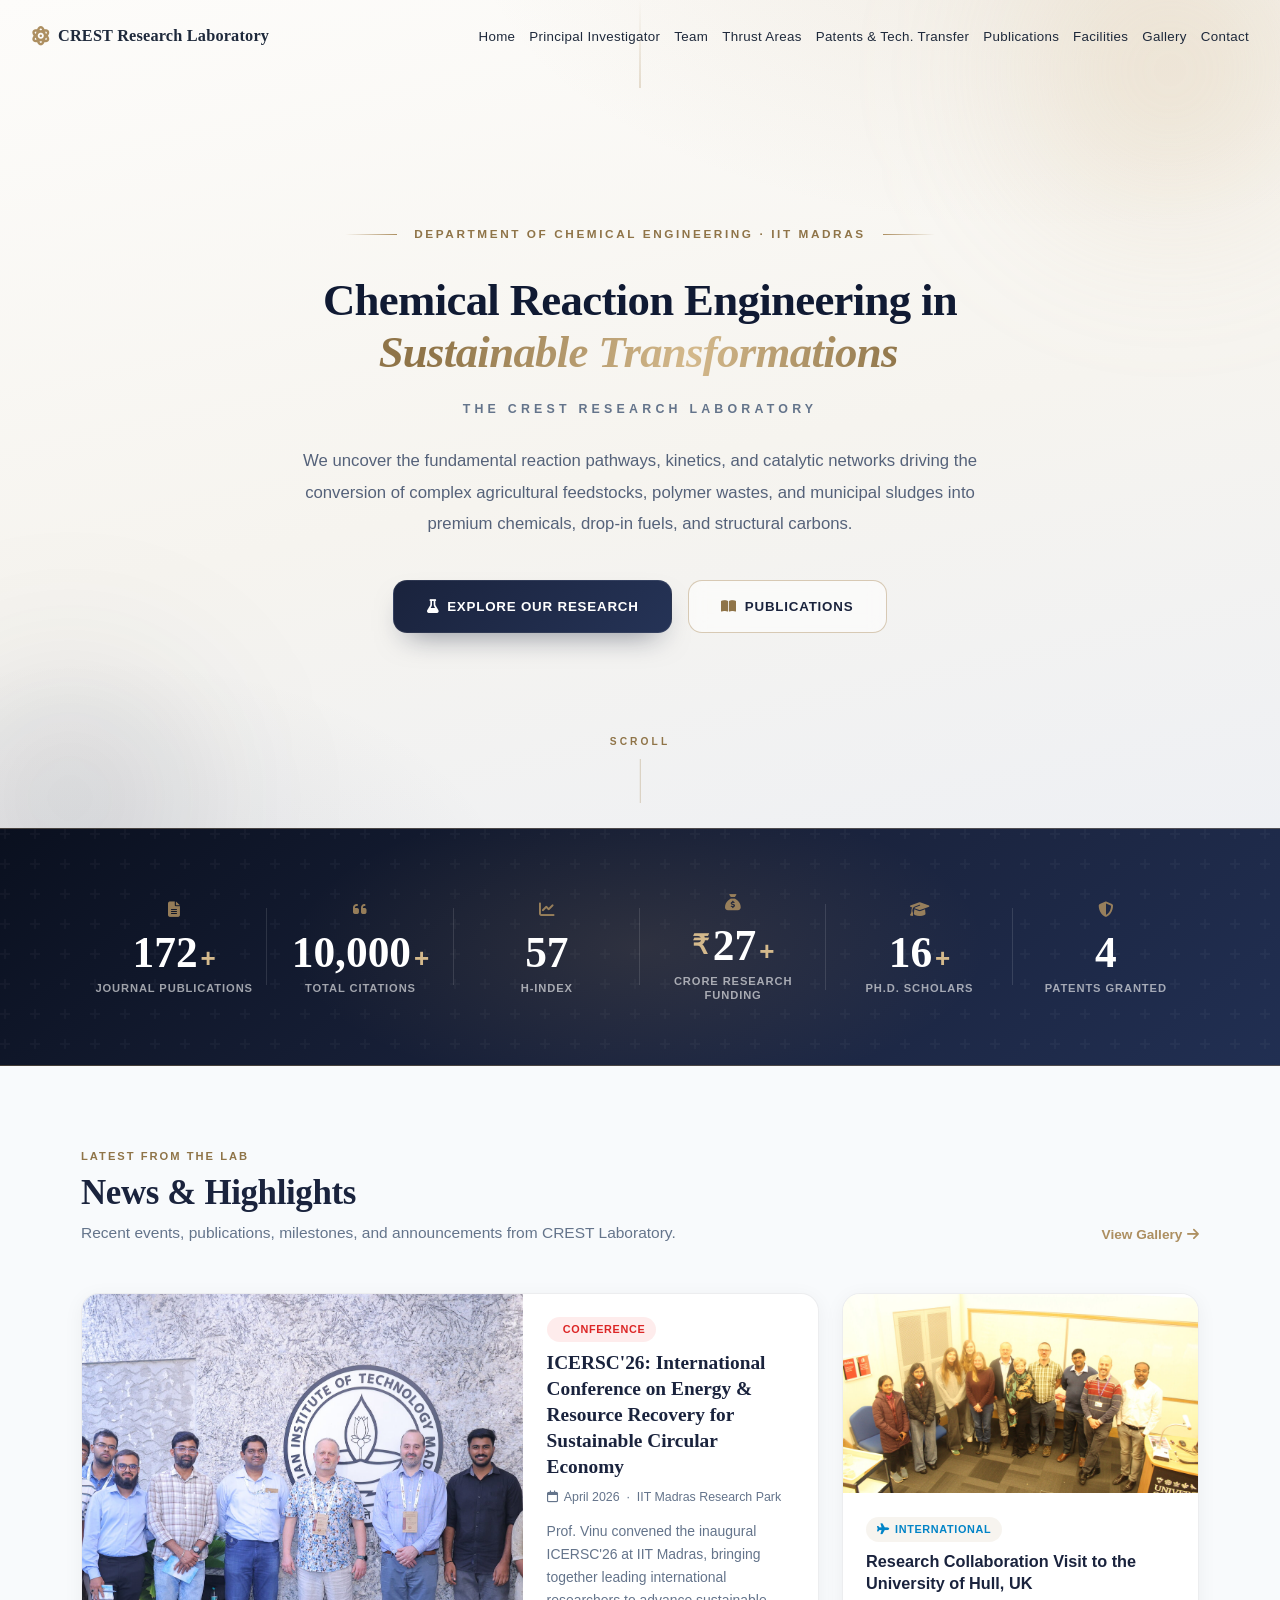
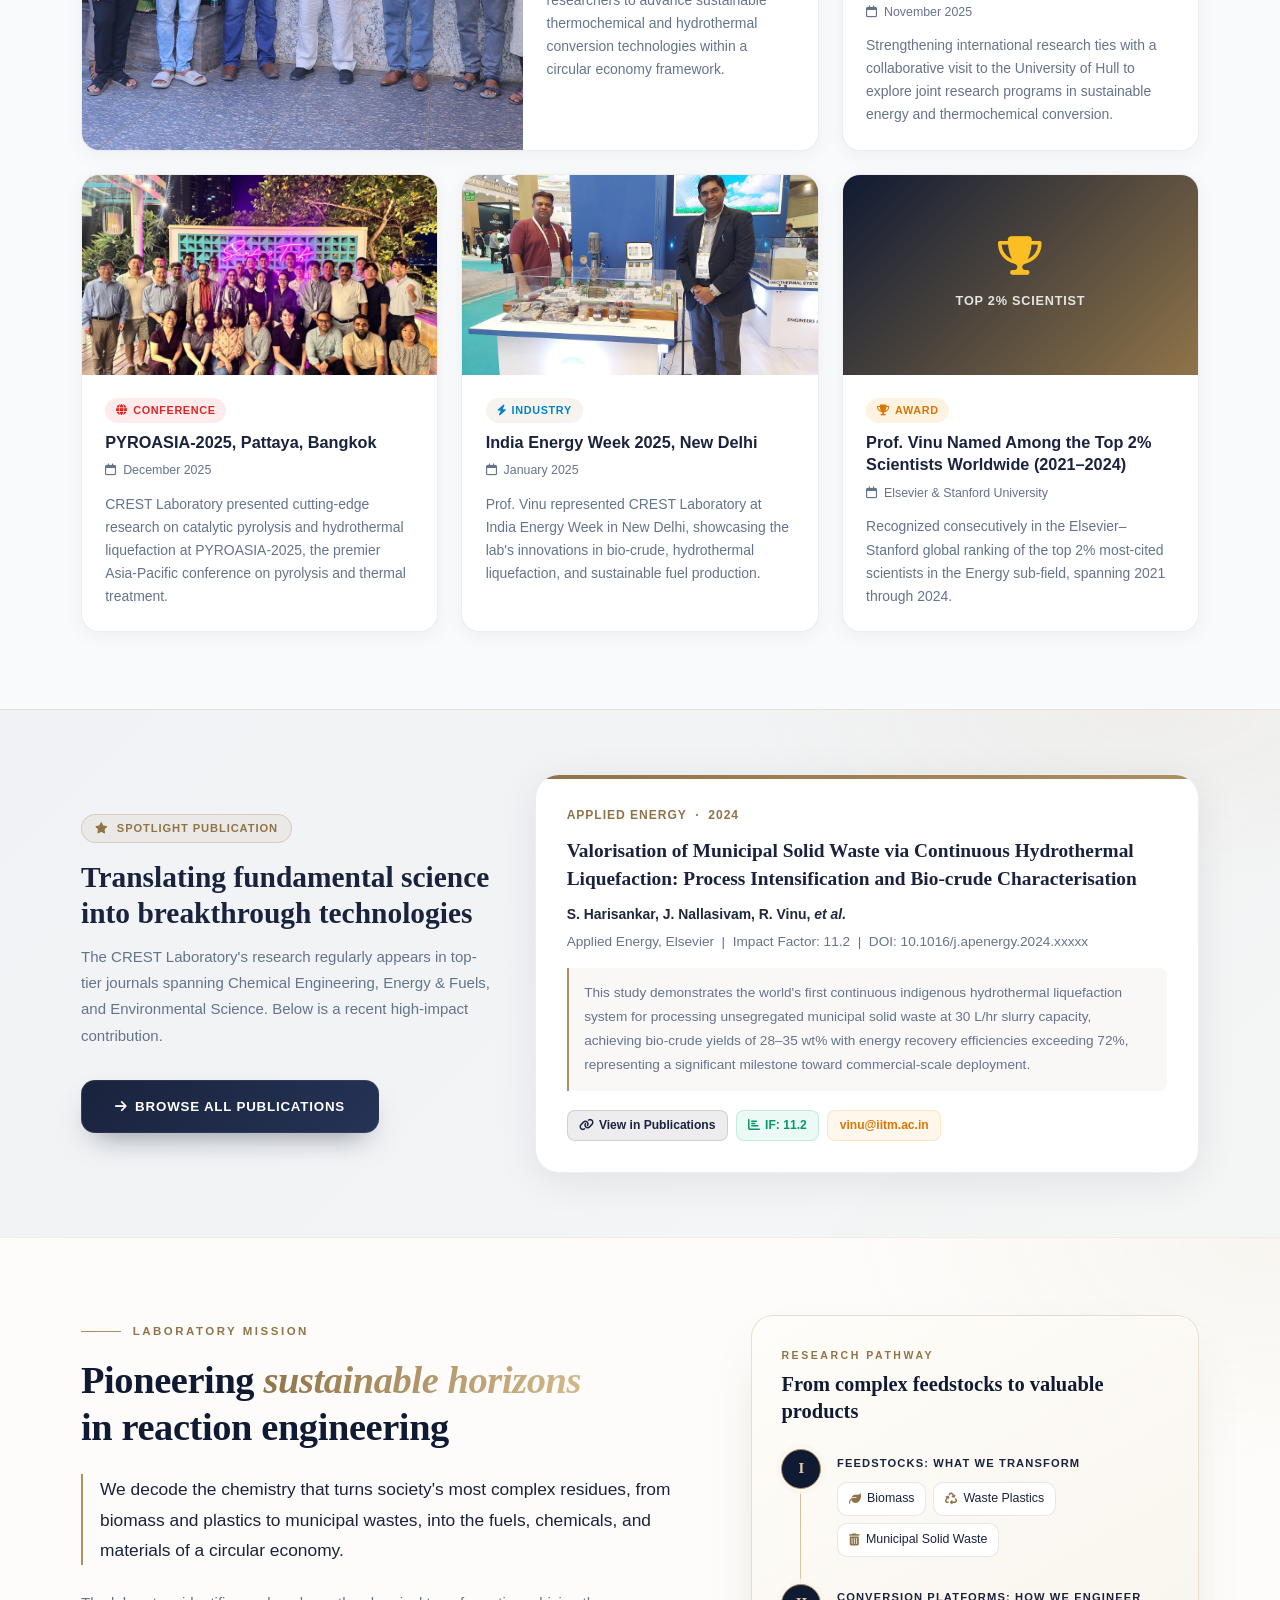
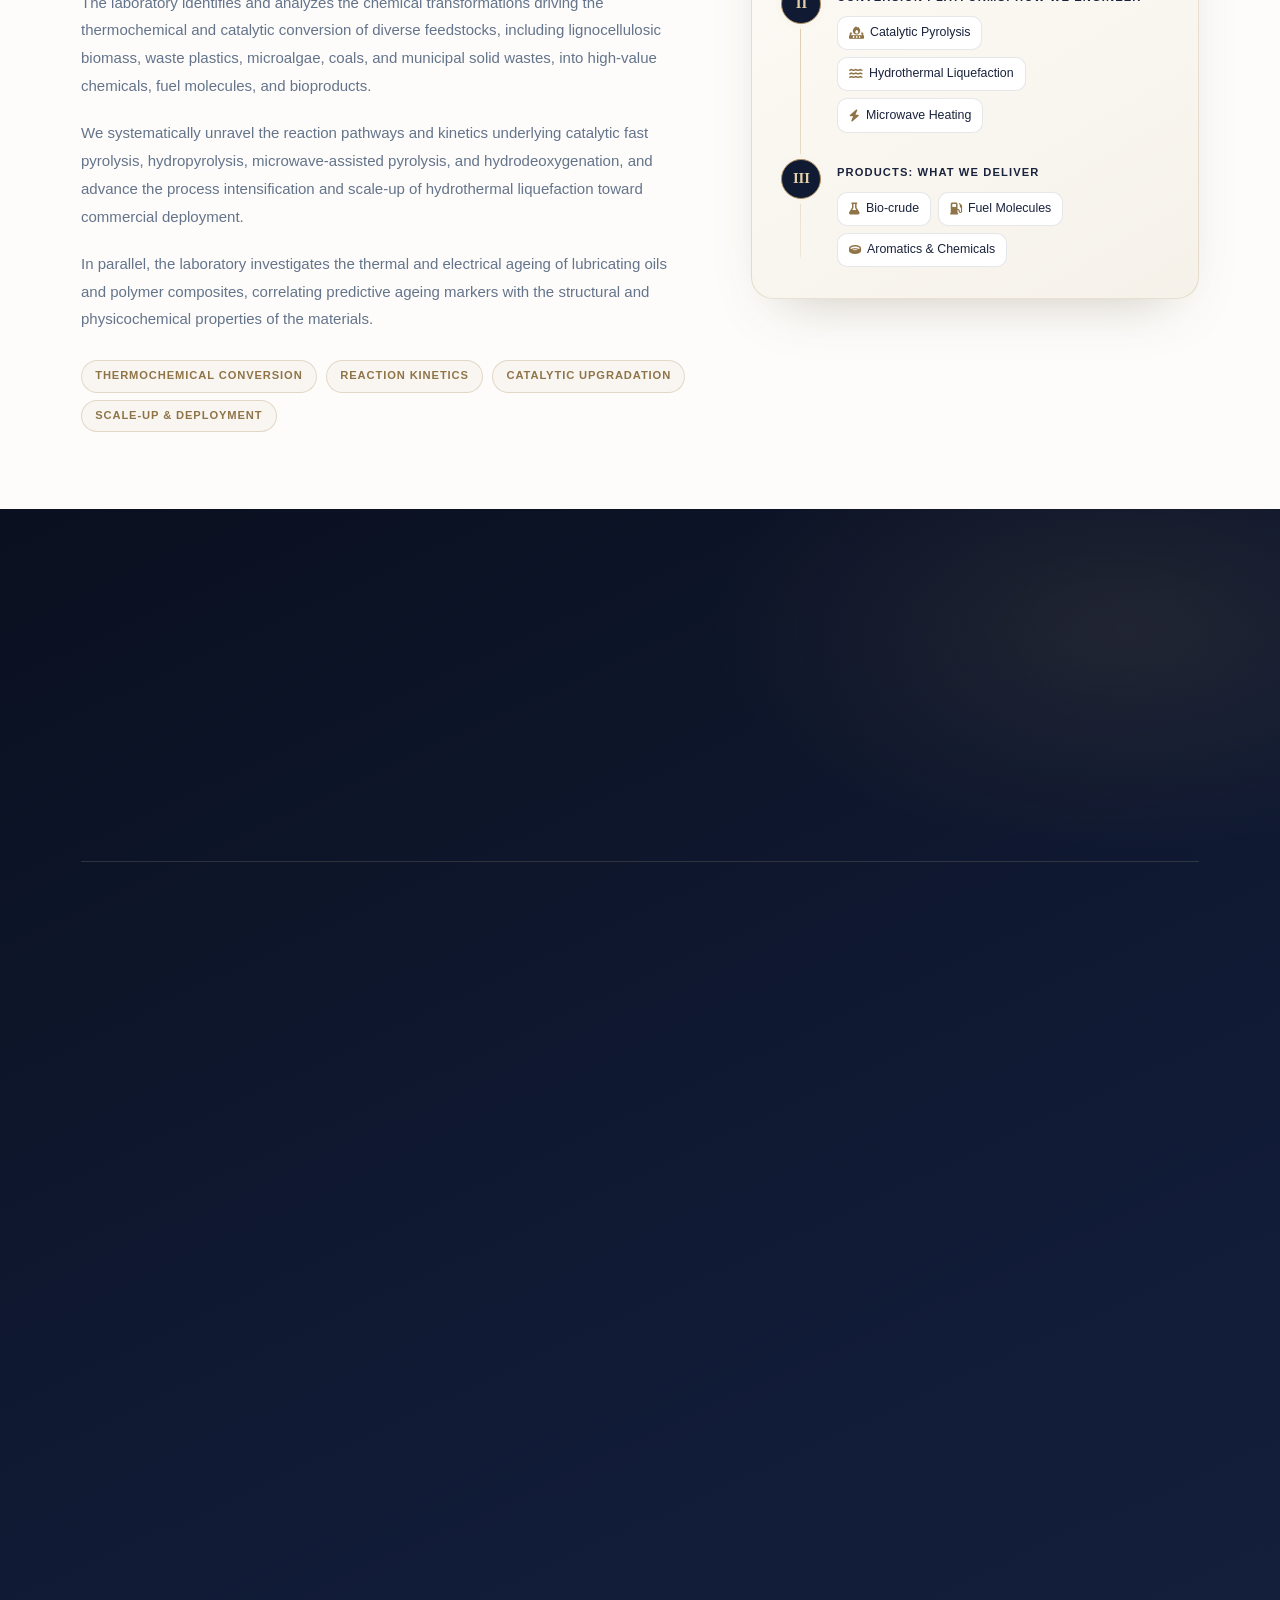
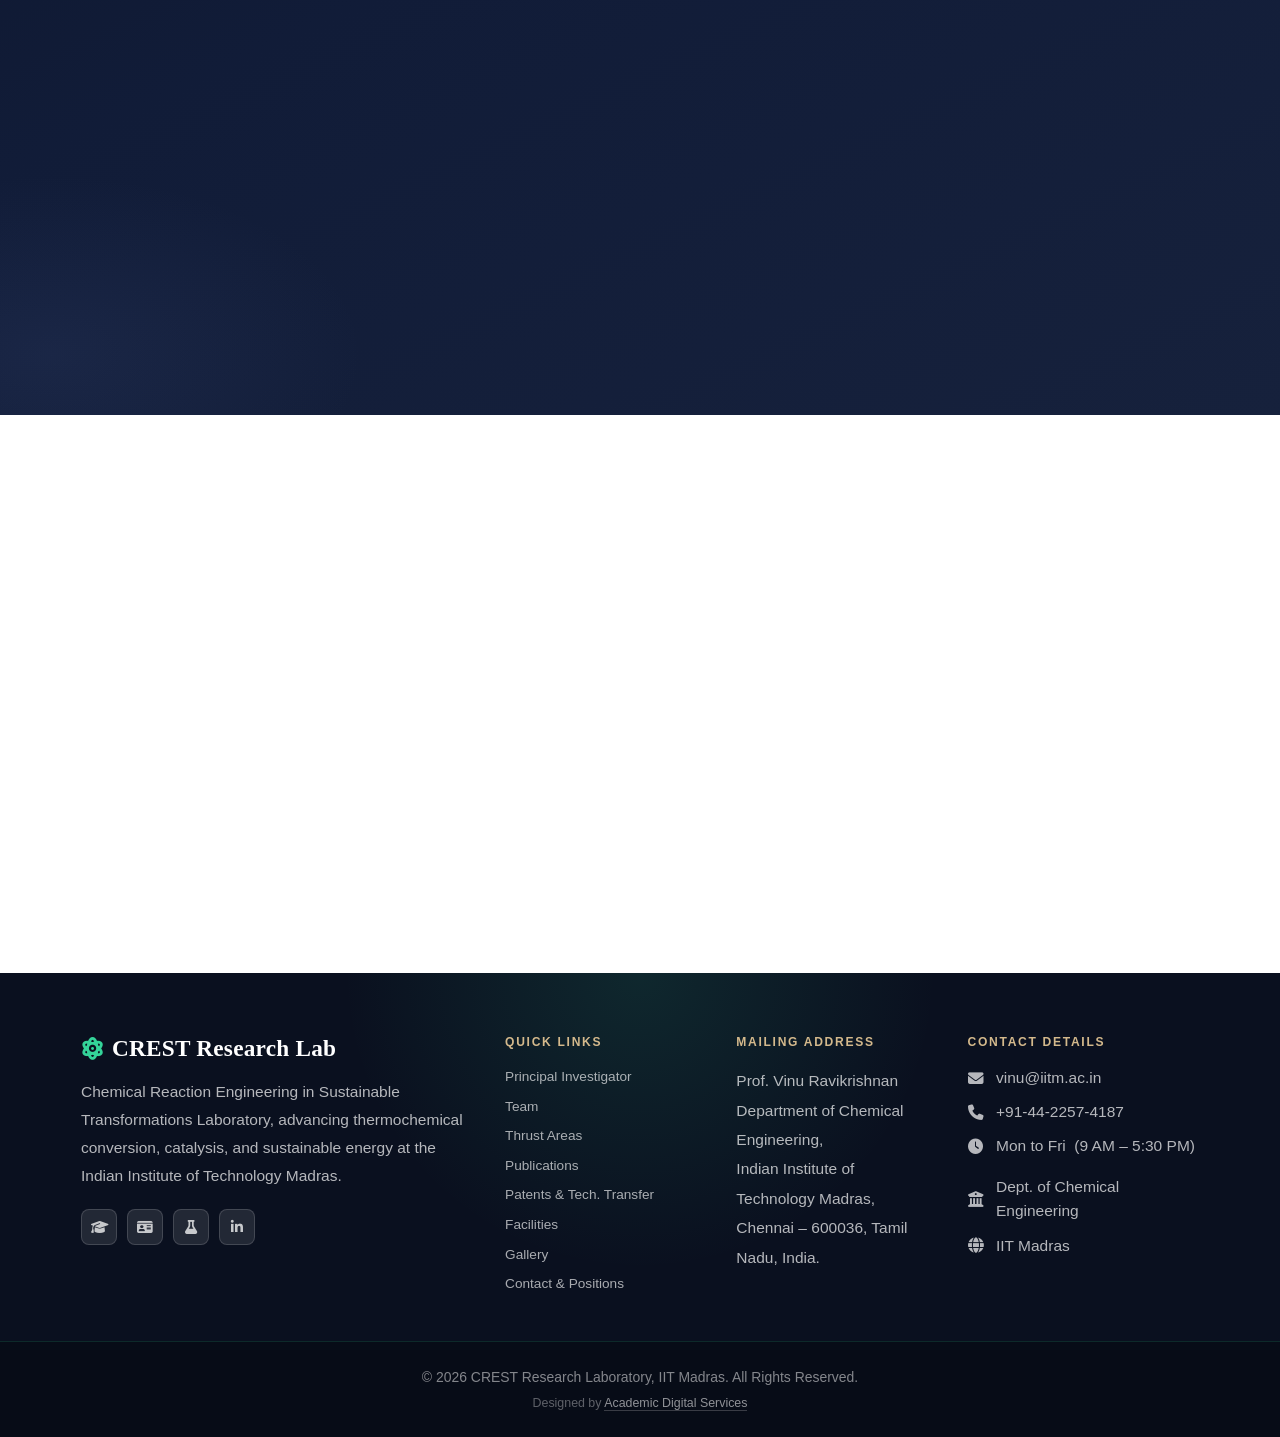
==== index.html @ 9b041607 "Initial website launch" ====
<!DOCTYPE html>
<html lang="en">

<head>
  <meta charset="UTF-8">
  <meta http-equiv="Content-Security-Policy" content="default-src 'self'; script-src 'self'; style-src 'self' 'unsafe-inline' https://fonts.googleapis.com https://cdnjs.cloudflare.com; font-src 'self' data: https://fonts.gstatic.com https://cdnjs.cloudflare.com; img-src 'self' data:; connect-src 'self'; frame-src https://www.openstreetmap.org; object-src 'none'; base-uri 'self'; form-action 'self'; upgrade-insecure-requests">
  <meta name="robots" content="index, follow, noai, noimageai">
  <meta name="theme-color" content="#0b0f1a">
  <link rel="canonical" href="https://crestgroupiitm.github.io/">
  <link rel="icon" href="favicon.ico" sizes="32x32">
  <link rel="icon" href="favicon.svg" type="image/svg+xml">
  <link rel="apple-touch-icon" href="apple-touch-icon.png">
  <meta name="referrer" content="strict-origin-when-cross-origin">
  <meta name="viewport" content="width=device-width, initial-scale=1.0">

  <title>CREST Research Laboratory | IIT Madras</title>
  <meta name="description"
    content="Chemical Reaction Engineering in Sustainable Transformations (CREST) Laboratory led by Prof. Vinu Ravikrishnan at IIT Madras. Advancing sustainable thermochemical engineering through cutting-edge research.">
  <!-- Open Graph / Twitter card: generated by tools/set_social_tags.py -->
  <meta property="og:type" content="website">
  <meta property="og:site_name" content="CREST Research Laboratory">
  <meta property="og:title" content="CREST Research Laboratory | IIT Madras">
  <meta property="og:description" content="Chemical Reaction Engineering in Sustainable Transformations (CREST) Laboratory led by Prof. Vinu Ravikrishnan at IIT Madras. Advancing sustainable thermochemical engineering through cutting-edge research.">
  <meta property="og:url" content="https://crestgroupiitm.github.io/">
  <meta property="og:image" content="https://crestgroupiitm.github.io/Assests/og-image.jpg">
  <meta property="og:image:width" content="1200">
  <meta property="og:image:height" content="630">
  <meta property="og:image:alt" content="CREST Research Laboratory, IIT Madras. Prof. Vinu Ravikrishnan.">
  <meta name="twitter:card" content="summary_large_image">
  <meta name="twitter:title" content="CREST Research Laboratory | IIT Madras">
  <meta name="twitter:description" content="Chemical Reaction Engineering in Sustainable Transformations (CREST) Laboratory led by Prof. Vinu Ravikrishnan at IIT Madras. Advancing sustainable thermochemical engineering through cutting-edge research.">
  <meta name="twitter:image" content="https://crestgroupiitm.github.io/Assests/og-image.jpg">
  <meta name="twitter:image:alt" content="CREST Research Laboratory, IIT Madras. Prof. Vinu Ravikrishnan.">
  <!-- /Open Graph -->
  <!-- Google Fonts -->
  <link rel="preconnect" href="https://fonts.googleapis.com">
  <link rel="preconnect" href="https://fonts.gstatic.com" crossorigin>
  <link
    href="https://fonts.googleapis.com/css2?family=Inter:wght@300;400;500;600&family=Montserrat:wght@400;600;700;800&family=Playfair+Display:ital,wght@0,600;0,700;0,800;1,600&display=swap"
    rel="stylesheet">

  <!-- FontAwesome Icons -->
  <link rel="stylesheet" href="https://cdnjs.cloudflare.com/ajax/libs/font-awesome/6.4.0/css/all.min.css" integrity="sha512-iecdLmaskl7CVkqkXNQ/ZH/XLlvWZOJyj7Yy7tcenmpD1ypASozpmT/E0iPtmFIB46ZmdtAc9eNBvH0H/ZpiBw==" crossorigin="anonymous" referrerpolicy="no-referrer">

  <!-- Custom Styles -->
  <link rel="stylesheet" href="style.css">
  <script type="application/ld+json">
{
  "@context": "https://schema.org",
  "@graph": [
    {
      "@type": "WebSite",
      "@id": "https://crestgroupiitm.github.io/#website",
      "url": "https://crestgroupiitm.github.io/",
      "name": "CREST Research Laboratory",
      "alternateName": "CREST Lab, IIT Madras",
      "inLanguage": "en",
      "publisher": {
        "@id": "https://crestgroupiitm.github.io/#lab"
      }
    },
    {
      "@type": "ResearchOrganization",
      "@id": "https://crestgroupiitm.github.io/#lab",
      "name": "CREST Research Laboratory",
      "alternateName": "Chemical Reaction Engineering in Sustainable Transformations (CREST) Laboratory",
      "url": "https://crestgroupiitm.github.io/",
      "logo": "https://crestgroupiitm.github.io/icon-512.png",
      "image": "https://crestgroupiitm.github.io/Assests/og-image.jpg",
      "parentOrganization": {
        "@type": "CollegeOrUniversity",
        "name": "Indian Institute of Technology Madras",
        "url": "https://www.iitm.ac.in"
      },
      "address": {
        "@type": "PostalAddress",
        "streetAddress": "Department of Chemical Engineering, IIT Madras",
        "addressLocality": "Chennai",
        "addressRegion": "Tamil Nadu",
        "postalCode": "600036",
        "addressCountry": "IN"
      },
      "employee": {
        "@id": "https://crestgroupiitm.github.io/pi.html#person"
      }
    }
  ]
}
  </script>
</head>

<body>

  <!-- Page Loader -->
  <div class="page-loader" id="page-loader">
    <div class="loader-logo"><i class="fa-solid fa-atom"></i> CREST Laboratory</div>
    <div class="loader-bar-track"><div class="loader-bar-fill"></div></div>
  </div>

  <!-- Scroll Progress Bar -->
  <div class="scroll-progress-bar" id="scrollProgressBar"></div>

  <!-- Ambient Light/Air Particles Background -->
  <div id="particles-js"></div>

  <!-- Mobile Nav Overlay -->
  <div class="mobile-nav-overlay" id="mobileNavOverlay"></div>

  <!-- Navigation -->
  <nav class="navbar navbar-alt">
    <div class="nav-container">
      <a href="index.html" class="logo">
        <i class="fa-solid fa-atom"></i>
        <span>CREST Research Laboratory</span>
      </a>
      <ul class="nav-links" id="navLinks">
        <span class="mobile-nav-logo"><i class="fa-solid fa-atom"></i> CREST Lab</span>
        <button class="mobile-nav-close" id="mobileNavClose" aria-label="Close menu"><i class="fa-solid fa-xmark"></i></button>
        <li><a href="index.html" class="active">Home</a></li>
        <li><a href="pi.html">Principal Investigator</a></li>
        <li><a href="team.html">Team</a></li>
        <li><a href="thrust-areas.html">Thrust Areas</a></li>
        <li><a href="research.html">Patents &amp; Tech. Transfer</a></li>
        <li><a href="publications.html">Publications</a></li>
        <li><a href="facilities.html">Facilities</a></li>
        <li><a href="gallery.html">Gallery</a></li>
        <li><a href="contact.html">Contact</a></li>
      </ul>
      <div class="menu-toggle" id="menuToggle" aria-label="Open menu">
        <i class="fa-solid fa-bars"></i>
      </div>
    </div>
  </nav>

  <!-- Hero Section -->
  <section id="home" class="hero hero-fullscreen hero-premium">
    <div class="hero-ambient" aria-hidden="true">
      <span class="hero-orb hero-orb--gold"></span>
      <span class="hero-orb hero-orb--ink"></span>
      <span class="hero-hairline"></span>
    </div>
    <div class="hero-content">
      <div class="hero-eyebrow reveal">
        <span class="hero-eyebrow-rule"></span>
        <span class="hero-eyebrow-text">Department of Chemical Engineering &middot; IIT Madras</span>
        <span class="hero-eyebrow-rule"></span>
      </div>

      <h1 class="hero-title hero-title--premium reveal">
        Chemical Reaction Engineering in<br>
        <em>Sustainable Transformations</em>
      </h1>

      <div class="hero-wordmark reveal">The CREST Research Laboratory</div>

      <p class="hero-subtitle hero-subtitle--index reveal">We uncover the fundamental reaction pathways, kinetics, and catalytic networks driving the conversion of complex agricultural feedstocks, polymer wastes, and municipal sludges into premium chemicals, drop-in fuels, and structural carbons.</p>

      <div class="hero-actions reveal">
        <a href="thrust-areas.html" class="btn-primary btn-hero"><i class="fa-solid fa-flask"></i> Explore Our Research</a>
        <a href="publications.html" class="btn-ghost"><i class="fa-solid fa-book-open"></i> Publications</a>
      </div>
    </div>

    <a href="#impact" class="hero-scroll-cue" aria-label="Scroll to explore">
      <span class="hero-scroll-cue-text">Scroll</span>
      <span class="hero-scroll-cue-line"></span>
    </a>
  </section>

  <!-- Back-to-Top Button -->
  <button class="back-to-top" id="backToTop" aria-label="Back to top">
    <i class="fa-solid fa-chevron-up"></i>
  </button>

  <!-- Impact Strip -->
  <section class="impact-strip" id="impact">
    <div class="container">
      <div class="impact-grid">
        <div class="impact-item reveal">
          <div class="impact-icon"><i class="fa-solid fa-file-lines"></i></div>
          <div class="impact-num"><span class="counter" data-target="172">0</span><span class="plus">+</span></div>
          <div class="impact-label">Journal Publications</div>
        </div>
        <div class="impact-item reveal">
          <div class="impact-icon"><i class="fa-solid fa-quote-left"></i></div>
          <div class="impact-num"><span class="counter" data-target="10000">0</span><span class="plus">+</span></div>
          <div class="impact-label">Total Citations</div>
        </div>
        <div class="impact-item reveal">
          <div class="impact-icon"><i class="fa-solid fa-chart-line"></i></div>
          <div class="impact-num">57</div>
          <div class="impact-label">h&#8209;Index</div>
        </div>
        <div class="impact-item reveal">
          <div class="impact-icon"><i class="fa-solid fa-sack-dollar"></i></div>
          <div class="impact-num"><span class="rupee">&#8377;</span><span class="counter" data-target="27">0</span><span class="plus">+</span></div>
          <div class="impact-label">Crore Research Funding</div>
        </div>
        <div class="impact-item reveal">
          <div class="impact-icon"><i class="fa-solid fa-graduation-cap"></i></div>
          <div class="impact-num"><span class="counter" data-target="16">0</span><span class="plus">+</span></div>
          <div class="impact-label">Ph.D. Scholars</div>
        </div>
        <div class="impact-item reveal">
          <div class="impact-icon"><i class="fa-solid fa-shield-halved"></i></div>
          <div class="impact-num">4</div>
          <div class="impact-label">Patents Granted</div>
        </div>
      </div>
    </div>
  </section>

  <!-- News & Highlights -->
  <section class="news-section">
    <div class="container">
      <div class="news-header reveal">
        <div class="news-header-left">
          <span class="news-kicker">Latest from the Lab</span>
          <h2>News &amp; Highlights</h2>
          <p>Recent events, publications, milestones, and announcements from CREST Laboratory.</p>
        </div>
        <a href="gallery.html" class="link-arrow">View Gallery <i class="fa-solid fa-arrow-right"></i></a>
      </div>

      <div class="news-grid reveal">

        <!-- Featured news card -->
        <div class="news-card news-card--featured">
          <div class="news-card-img">
            <img loading="lazy" decoding="async" src="Assests/images/Events and occasions/International Conference on Energy and Resource Recovery for Sustainable Circular Economy (ICERSC_26) - Apr 2026 -2.JPG"
                 alt="ICERSC'26 at IIT Madras" data-fallback-icon="fa-calendar-star">
          </div>
          <div class="news-card-body">
            <span class="news-tag news-tag--conference"><i class="fa-solid fa-calendar-star"></i> Conference</span>
            <h3 class="news-card-title">ICERSC'26: International Conference on Energy &amp; Resource Recovery for Sustainable Circular Economy</h3>
            <span class="news-card-date"><i class="fa-regular fa-calendar"></i> &nbsp;April 2026 &nbsp;·&nbsp; IIT Madras Research Park</span>
            <p class="news-card-excerpt">Prof. Vinu convened the inaugural ICERSC'26 at IIT Madras, bringing together leading international researchers to advance sustainable thermochemical and hydrothermal conversion technologies within a circular economy framework.</p>
          </div>
        </div>

        <!-- Card 2 -->
        <div class="news-card">
          <div class="news-card-img">
            <img loading="lazy" decoding="async" src="Assests/images/Events and occasions/University of Hull (Nov. 2025).JPG"
                 alt="University of Hull Visit" data-fallback-icon="fa-building-columns">
          </div>
          <div class="news-card-body">
            <span class="news-tag news-tag--event"><i class="fa-solid fa-plane"></i> International</span>
            <h3 class="news-card-title">Research Collaboration Visit to the University of Hull, UK</h3>
            <span class="news-card-date"><i class="fa-regular fa-calendar"></i> &nbsp;November 2025</span>
            <p class="news-card-excerpt">Strengthening international research ties with a collaborative visit to the University of Hull to explore joint research programs in sustainable energy and thermochemical conversion.</p>
          </div>
        </div>

        <!-- Card 3 -->
        <div class="news-card">
          <div class="news-card-img">
            <img loading="lazy" decoding="async" src="Assests/images/Events and occasions/PYROASIA-2025 (Pattaya, Bangkok, Dec 2025).jpeg"
                 alt="PYROASIA 2025" data-fallback-icon="fa-fire">
          </div>
          <div class="news-card-body">
            <span class="news-tag news-tag--conference"><i class="fa-solid fa-globe"></i> Conference</span>
            <h3 class="news-card-title">PYROASIA-2025, Pattaya, Bangkok</h3>
            <span class="news-card-date"><i class="fa-regular fa-calendar"></i> &nbsp;December 2025</span>
            <p class="news-card-excerpt">CREST Laboratory presented cutting-edge research on catalytic pyrolysis and hydrothermal liquefaction at PYROASIA-2025, the premier Asia-Pacific conference on pyrolysis and thermal treatment.</p>
          </div>
        </div>

        <!-- Card 4 -->
        <div class="news-card">
          <div class="news-card-img">
            <img loading="lazy" decoding="async" src="Assests/images/Events and occasions/India Energy Week (New Delhi, Jan. 2025).jpeg"
                 alt="India Energy Week 2025" data-fallback-icon="fa-bolt">
          </div>
          <div class="news-card-body">
            <span class="news-tag news-tag--event"><i class="fa-solid fa-bolt"></i> Industry</span>
            <h3 class="news-card-title">India Energy Week 2025, New Delhi</h3>
            <span class="news-card-date"><i class="fa-regular fa-calendar"></i> &nbsp;January 2025</span>
            <p class="news-card-excerpt">Prof. Vinu represented CREST Laboratory at India Energy Week in New Delhi, showcasing the lab's innovations in bio-crude, hydrothermal liquefaction, and sustainable fuel production.</p>
          </div>
        </div>

        <!-- Card 5 -->
        <div class="news-card">
          <div class="news-card-img" style="background: linear-gradient(135deg, #101a33, #8f7448); display:flex; align-items:center; justify-content:center; min-height:160px;">
            <div style="text-align:center; color:rgba(255,255,255,0.85); padding:1.5rem;">
              <i class="fa-solid fa-trophy" style="font-size:2.5rem; margin-bottom:0.75rem; display:block; color:#fbbf24;"></i>
              <span style="font-size:0.82rem; font-weight:600; letter-spacing:0.06em; text-transform:uppercase;">Top 2% Scientist</span>
            </div>
          </div>
          <div class="news-card-body">
            <span class="news-tag news-tag--award"><i class="fa-solid fa-trophy"></i> Award</span>
            <h3 class="news-card-title">Prof. Vinu Named Among the Top 2% Scientists Worldwide (2021–2024)</h3>
            <span class="news-card-date"><i class="fa-regular fa-calendar"></i> &nbsp;Elsevier &amp; Stanford University</span>
            <p class="news-card-excerpt">Recognized consecutively in the Elsevier–Stanford global ranking of the top 2% most-cited scientists in the Energy sub-field, spanning 2021 through 2024.</p>
          </div>
        </div>

      </div>
    </div>
  </section>

  <!-- Featured Publication -->
  <section class="featured-pub-section">
    <div class="container">
      <div class="featured-pub-wrap reveal">
        <div class="featured-pub-sidebar">
          <span class="featured-pub-label"><i class="fa-solid fa-star"></i> Spotlight Publication</span>
          <h3>Translating fundamental science into breakthrough technologies</h3>
          <p>The CREST Laboratory's research regularly appears in top-tier journals spanning Chemical Engineering, Energy &amp; Fuels, and Environmental Science. Below is a recent high-impact contribution.</p>
          <a href="publications.html" class="btn-primary" style="display:inline-flex; align-items:center; gap:0.5rem; width:fit-content; margin-top:0.5rem;">
            <i class="fa-solid fa-arrow-right"></i> Browse All Publications
          </a>
        </div>
        <div class="featured-pub-card">
          <div class="featured-pub-meta">Applied Energy &nbsp;·&nbsp; 2024</div>
          <h4 class="featured-pub-title">Valorisation of Municipal Solid Waste via Continuous Hydrothermal Liquefaction: Process Intensification and Bio-crude Characterisation</h4>
          <p class="featured-pub-authors">S. Harisankar, J. Nallasivam, R. Vinu, <em>et al.</em></p>
          <p class="featured-pub-journal">Applied Energy, Elsevier &nbsp;|&nbsp; Impact Factor: 11.2 &nbsp;|&nbsp; DOI: 10.1016/j.apenergy.2024.xxxxx</p>
          <div class="featured-pub-abstract">
            <p>This study demonstrates the world's first continuous indigenous hydrothermal liquefaction system for processing unsegregated municipal solid waste at 30 L/hr slurry capacity, achieving bio-crude yields of 28–35 wt% with energy recovery efficiencies exceeding 72%, representing a significant milestone toward commercial-scale deployment.</p>
          </div>
          <div class="featured-pub-badges">
            <a href="publications.html" class="pub-badge pub-badge--doi"><i class="fa-solid fa-link"></i> View in Publications</a>
            <span class="pub-badge pub-badge--if"><i class="fa-solid fa-chart-bar"></i> IF: 11.2</span>
            <a href="#" class="pub-badge pub-badge--cite email-protect" data-mx="bmkuY2EubXRpaUB1bml2"><i class="fa-solid fa-envelope"></i> Request Reprint</a>
          </div>
        </div>
      </div>
    </div>
  </section>

  <!-- Laboratory Mission: editorial narrative + transformation pathway -->
  <section id="about" class="mission-v2 section-padding">
    <div class="container">
      <div class="mission-v2-grid">

        <div class="mission-v2-narrative">
          <div class="reveal">
            <span class="section-kicker">Laboratory Mission</span>
            <h2 class="mission-v2-title">Pioneering <em>sustainable horizons</em> in reaction engineering</h2>
          </div>

          <p class="mission-v2-lead reveal">We decode the chemistry that turns society's most complex residues, from biomass and plastics to municipal wastes, into the fuels, chemicals, and materials of a circular economy.</p>

          <p class="reveal">The laboratory identifies and analyzes the chemical transformations driving the thermochemical and catalytic conversion of diverse feedstocks, including lignocellulosic biomass, waste plastics, microalgae, coals, and municipal solid wastes, into high-value chemicals, fuel molecules, and bioproducts.</p>

          <p class="reveal">We systematically unravel the reaction pathways and kinetics underlying catalytic fast pyrolysis, hydropyrolysis, microwave-assisted pyrolysis, and hydrodeoxygenation, and advance the process intensification and scale-up of hydrothermal liquefaction toward commercial deployment.</p>

          <p class="reveal">In parallel, the laboratory investigates the thermal and electrical ageing of lubricating oils and polymer composites, correlating predictive ageing markers with the structural and physicochemical properties of the materials.</p>

          <div class="mission-v2-terms reveal">
            <span>Thermochemical Conversion</span>
            <span>Reaction Kinetics</span>
            <span>Catalytic Upgradation</span>
            <span>Scale-up &amp; Deployment</span>
          </div>
        </div>

        <aside class="mission-v2-flow reveal" aria-label="Research pathway from feedstocks to products">
          <div class="mission-v2-flow-head">
            <span class="mission-v2-flow-kicker">Research Pathway</span>
            <h3>From complex feedstocks to valuable products</h3>
          </div>

          <ol class="flow-stages">
            <li class="flow-stage">
              <span class="flow-stage-marker">I</span>
              <div class="flow-stage-body">
                <span class="flow-stage-label">Feedstocks: what we transform</span>
                <div class="flow-chips">
                  <span><i class="fa-solid fa-leaf"></i> Biomass</span>
                  <span><i class="fa-solid fa-recycle"></i> Waste Plastics</span>
                  <span><i class="fa-solid fa-trash-can"></i> Municipal Solid Waste</span>
                </div>
              </div>
            </li>
            <li class="flow-stage">
              <span class="flow-stage-marker">II</span>
              <div class="flow-stage-body">
                <span class="flow-stage-label">Conversion platforms: how we engineer</span>
                <div class="flow-chips">
                  <span><i class="fa-solid fa-fire-burner"></i> Catalytic Pyrolysis</span>
                  <span><i class="fa-solid fa-water"></i> Hydrothermal Liquefaction</span>
                  <span><i class="fa-solid fa-bolt"></i> Microwave Heating</span>
                </div>
              </div>
            </li>
            <li class="flow-stage">
              <span class="flow-stage-marker">III</span>
              <div class="flow-stage-body">
                <span class="flow-stage-label">Products: what we deliver</span>
                <div class="flow-chips">
                  <span><i class="fa-solid fa-flask"></i> Bio-crude</span>
                  <span><i class="fa-solid fa-gas-pump"></i> Fuel Molecules</span>
                  <span><i class="fa-solid fa-ring"></i> Aromatics &amp; Chemicals</span>
                </div>
              </div>
            </li>
          </ol>
        </aside>

      </div>
    </div>
  </section>

  <!-- Research Pillars: numbered editorial index -->
  <section id="research-pillars" class="pillars-v2">
    <div class="pillars-v2-ambient" aria-hidden="true"></div>
    <div class="container">
      <div class="pillars-v2-header reveal">
        <span class="section-kicker section-kicker--light">Research Framework</span>
        <h2>Five Pillars of Inquiry</h2>
        <p>Our research portfolio connects feedstock transformation, catalyst design, and scalable process engineering. Each pillar is a distinct entry point into sustainable thermochemical innovation, from fundamental chemistry to pilot-scale deployment.</p>
      </div>

      <div class="pillars-v2-list">

        <a href="thrust-areas.html" class="pillar-row reveal">
          <span class="pillar-row-num">01</span>
          <div class="pillar-row-main">
            <h3>Chemical Transformations in Feedstock Conversion</h3>
            <p>Fundamental chemistry underlying the thermochemical and catalytic conversion of diverse organic feedstocks, including lignocellulosic biomass, waste plastics, microalgae, coals, and municipal solid waste, into valuable chemicals, fuel molecules, and bioproducts.</p>
            <div class="pillar-row-tags"><span>Feedstock Conversion</span><span>Catalysis</span></div>
          </div>
          <span class="pillar-row-arrow"><i class="fa-solid fa-arrow-right"></i></span>
        </a>

        <a href="thrust-areas.html" class="pillar-row reveal">
          <span class="pillar-row-num">02</span>
          <div class="pillar-row-main">
            <h3>Reaction Pathways &amp; Kinetics of Thermal Processes</h3>
            <p>Unraveling the intricate reaction networks and kinetics underlying fast pyrolysis, hydropyrolysis, microwave-assisted pyrolysis, and hydrodeoxygenation of complex feedstocks.</p>
            <div class="pillar-row-tags"><span>Reaction Kinetics</span><span>Pyrolysis</span></div>
          </div>
          <span class="pillar-row-arrow"><i class="fa-solid fa-arrow-right"></i></span>
        </a>

        <a href="thrust-areas.html" class="pillar-row reveal">
          <span class="pillar-row-num">03</span>
          <div class="pillar-row-main">
            <h3>Process Intensification &amp; Scale-up of Hydrothermal Liquefaction</h3>
            <p>Bridging lab science to industrial application by generating bio-crude and valuable chemicals from municipal solid waste, plastics, and biomass residues through continuous hydrothermal processing.</p>
            <div class="pillar-row-tags"><span>Hydrothermal Liquefaction</span><span>Scale-up</span></div>
          </div>
          <span class="pillar-row-arrow"><i class="fa-solid fa-arrow-right"></i></span>
        </a>

        <a href="thrust-areas.html" class="pillar-row reveal">
          <span class="pillar-row-num">04</span>
          <div class="pillar-row-main">
            <h3>Thermal &amp; Electrical Ageing of Materials</h3>
            <p>Investigating degradation mechanisms of lubricating oils and polymer composites under operational stress, correlating ageing markers with structural and physicochemical properties for predictive lifetime assessment.</p>
            <div class="pillar-row-tags"><span>Materials Ageing</span><span>Dielectrics</span></div>
          </div>
          <span class="pillar-row-arrow"><i class="fa-solid fa-arrow-right"></i></span>
        </a>

        <a href="thrust-areas.html" class="pillar-row reveal">
          <span class="pillar-row-num">05</span>
          <div class="pillar-row-main">
            <h3>Advanced Functional Materials for Environmental Decontamination</h3>
            <p>Designing novel catalysts and functional materials for photocatalysis, sonophotocatalysis, and high-capacity adsorption to degrade recalcitrant pollutants and emerging contaminants.</p>
            <div class="pillar-row-tags"><span>Environmental Remediation</span><span>Advanced Materials</span></div>
          </div>
          <span class="pillar-row-arrow"><i class="fa-solid fa-arrow-right"></i></span>
        </a>

      </div>

      <div class="pillars-v2-cta reveal">
        <a href="thrust-areas.html" class="btn-gold">
          <i class="fa-solid fa-arrow-right"></i> Explore All Thrust Areas
        </a>
      </div>
    </div>
  </section>

  <!-- Past Collaborators -->
  <section class="partners section-padding">
    <div class="container">
      <div class="section-title-wrapper reveal">
        <h2>Past Collaborators</h2>
        <div class="title-line"></div>
      </div>

      <div class="marquee-container reveal">
        <div class="marquee-track">
          <!-- First Logo Set -->
          <div class="marquee-group">
            <img loading="lazy" decoding="async" src="Assests/partners/BHEL_logo.svg" alt="BHEL">
            <img loading="lazy" decoding="async" src="Assests/partners/Chennai_Petroleum_Corporation_logo.svg" alt="Chennai Petroleum Corporation">
            <img loading="lazy" decoding="async" src="Assests/partners/Exxon_Mobil_Logo.svg" alt="Exxon Mobil">
            <img loading="lazy" decoding="async" src="Assests/partners/GAIL.svg" alt="GAIL">
            <img loading="lazy" decoding="async" src="Assests/partners/Indian_Space_Research_Organisation_Logo.svg" alt="ISRO">
            <img loading="lazy" decoding="async" src="Assests/partners/RenaultNissanTechnology.jpg" alt="Renault Nissan">
            <img loading="lazy" decoding="async" src="Assests/partners/Sea6_Energy.svg" alt="Sea6 Energy">
            <img loading="lazy" decoding="async" src="Assests/partners/Shell_logo.svg" alt="Shell">
            <img loading="lazy" decoding="async" src="Assests/partners/download.png" alt="Partner">
            <img loading="lazy" decoding="async" src="Assests/partners/valmet_logo.png" alt="Valmet">
          </div>
          <!-- Exact Duplicate for seamless scrolling -->
          <div class="marquee-group">
            <img loading="lazy" decoding="async" src="Assests/partners/BHEL_logo.svg" alt="BHEL">
            <img loading="lazy" decoding="async" src="Assests/partners/Chennai_Petroleum_Corporation_logo.svg" alt="Chennai Petroleum Corporation">
            <img loading="lazy" decoding="async" src="Assests/partners/Exxon_Mobil_Logo.svg" alt="Exxon Mobil">
            <img loading="lazy" decoding="async" src="Assests/partners/GAIL.svg" alt="GAIL">
            <img loading="lazy" decoding="async" src="Assests/partners/Indian_Space_Research_Organisation_Logo.svg" alt="ISRO">
            <img loading="lazy" decoding="async" src="Assests/partners/RenaultNissanTechnology.jpg" alt="Renault Nissan">
            <img loading="lazy" decoding="async" src="Assests/partners/Sea6_Energy.svg" alt="Sea6 Energy">
            <img loading="lazy" decoding="async" src="Assests/partners/Shell_logo.svg" alt="Shell">
            <img loading="lazy" decoding="async" src="Assests/partners/download.png" alt="Partner">
            <img loading="lazy" decoding="async" src="Assests/partners/valmet_logo.png" alt="Valmet">
          </div>
        </div>
      </div>
    </div>
  </section>

  <!-- Footer -->
  <footer class="footer">
    <canvas id="footer-canvas"></canvas>
    <div class="container footer-content" style="grid-template-columns: 2fr 1fr 1fr 1.2fr;">

      <div class="footer-info">
        <h2><i class="fa-solid fa-atom"></i> CREST Research Lab</h2>
        <p>Chemical Reaction Engineering in Sustainable Transformations Laboratory, advancing thermochemical conversion, catalysis, and sustainable energy at the Indian Institute of Technology Madras.</p>
        <div style="display:flex; gap:0.65rem; margin-top:1.25rem; flex-wrap:wrap;">
          <a href="https://scholar.google.co.in/citations?user=gAIc9hEAAAAJ&hl=th" target="_blank" rel="noopener noreferrer" style="width:36px;height:36px;border-radius:8px;background:rgba(255,255,255,0.1);border:1px solid rgba(255,255,255,0.15);display:flex;align-items:center;justify-content:center;color:rgba(255,255,255,0.75);font-size:0.9rem;transition:background 0.2s ease;" title="Google Scholar"><i class="fa-solid fa-graduation-cap"></i></a>
          <a href="https://orcid.org/0000-0002-9757-8225" target="_blank" rel="noopener noreferrer" style="width:36px;height:36px;border-radius:8px;background:rgba(255,255,255,0.1);border:1px solid rgba(255,255,255,0.15);display:flex;align-items:center;justify-content:center;color:rgba(255,255,255,0.75);font-size:0.9rem;transition:background 0.2s ease;" title="ORCID"><i class="fa-solid fa-id-card"></i></a>
          <a href="https://www.researchgate.net/profile/Ravikrishnan-Vinu" target="_blank" rel="noopener noreferrer" style="width:36px;height:36px;border-radius:8px;background:rgba(255,255,255,0.1);border:1px solid rgba(255,255,255,0.15);display:flex;align-items:center;justify-content:center;color:rgba(255,255,255,0.75);font-size:0.9rem;transition:background 0.2s ease;" title="ResearchGate"><i class="fa-solid fa-flask"></i></a>
          <a href="https://www.linkedin.com/in/vinu-ravikrishnan-471b637/" target="_blank" rel="noopener noreferrer" style="width:36px;height:36px;border-radius:8px;background:rgba(255,255,255,0.1);border:1px solid rgba(255,255,255,0.15);display:flex;align-items:center;justify-content:center;color:rgba(255,255,255,0.75);font-size:0.9rem;transition:background 0.2s ease;" title="LinkedIn"><i class="fa-brands fa-linkedin-in"></i></a>
        </div>
      </div>

      <div>
        <h4 class="footer-col-title">Quick Links</h4>
        <nav style="display:flex;flex-direction:column;gap:0.5rem;">
          <a href="pi.html" style="color:rgba(255,255,255,0.65);font-size:0.88rem;transition:color 0.2s;">Principal Investigator</a>
          <a href="team.html" style="color:rgba(255,255,255,0.65);font-size:0.88rem;transition:color 0.2s;">Team</a>
          <a href="thrust-areas.html" style="color:rgba(255,255,255,0.65);font-size:0.88rem;transition:color 0.2s;">Thrust Areas</a>
          <a href="publications.html" style="color:rgba(255,255,255,0.65);font-size:0.88rem;transition:color 0.2s;">Publications</a>
          <a href="research.html" style="color:rgba(255,255,255,0.65);font-size:0.88rem;transition:color 0.2s;">Patents &amp; Tech. Transfer</a>
          <a href="facilities.html" style="color:rgba(255,255,255,0.65);font-size:0.88rem;transition:color 0.2s;">Facilities</a>
          <a href="gallery.html" style="color:rgba(255,255,255,0.65);font-size:0.88rem;transition:color 0.2s;">Gallery</a>
          <a href="contact.html" style="color:rgba(255,255,255,0.65);font-size:0.88rem;transition:color 0.2s;">Contact &amp; Positions</a>
        </nav>
      </div>

      <div class="footer-address">
        <h4 class="footer-col-title">Mailing Address</h4>
        <p>
          Prof. Vinu Ravikrishnan<br>
          Department of Chemical Engineering,<br>
          Indian Institute of Technology Madras,<br>
          Chennai &ndash; 600036, Tamil Nadu, India.
        </p>
      </div>

      <div class="footer-contact">
        <h4 class="footer-col-title">Contact Details</h4>
        <p><i class="fa-solid fa-envelope"></i> <a href="#" class="email-protect" data-mx="bmkuY2EubXRpaUB1bml2" style="color:rgba(255,255,255,0.7);"></a></p>
        <p><i class="fa-solid fa-phone"></i> +91-44-2257-4187</p>
        <p><i class="fa-solid fa-clock"></i> Mon to Fri &nbsp;(9 AM &ndash; 5:30 PM)</p>
        <p style="margin-top:1rem;"><i class="fa-solid fa-building-columns"></i> <a href="https://che.iitm.ac.in" target="_blank" rel="noopener noreferrer" style="color:rgba(255,255,255,0.7);">Dept. of Chemical Engineering</a></p>
        <p><i class="fa-solid fa-globe"></i> <a href="https://www.iitm.ac.in" target="_blank" rel="noopener noreferrer" style="color:rgba(255,255,255,0.7);">IIT Madras</a></p>
      </div>

    </div>
    <div class="footer-bottom">
      <p>&copy; 2026 CREST Research Laboratory, IIT Madras. All Rights Reserved.</p>
      <p class="footer-credit">Designed by <a href="https://hariprasad-narayanan.github.io/#about" target="_blank" rel="noopener noreferrer">Academic Digital Services</a></p>
    </div>
  </footer>

  <!-- Scripts: Particles.js for breezy background, ScrollReveal for GSAP-like simple animations -->
  <script src="js/vendor/particles.js"></script>
  <script src="js/vendor/scrollreveal.min.js"></script>

  <!-- Our Custom Script -->
  <script src="script.js"></script>
</body>

</html>
---- style.css ----
/*
========================================
  CREST Research Laboratory Theme
  "Breezy Glassmorphism": Premium Edition
========================================
*/

/* Premium Display Font */
@import url('https://fonts.googleapis.com/css2?family=Playfair+Display:ital,wght@0,600;0,700;0,800;1,600&display=swap');

:root {
  /* Premium Academic & Editorial Palette */
  --color-bg-light: #f8fafc;
  --color-primary: #1a233d; /* Luxurious Midnight Ink */
  --color-secondary: #ad8f61; /* Muted Champagne Gold */
  --color-text-dark: #1e293b;
  --color-text-muted: #64748b;
  
  /* Glass effects */
  --glass-bg: rgba(255, 255, 255, 0.75);
  --glass-border: rgba(255, 255, 255, 0.5);
  --glass-shadow: 0 12px 40px rgba(26, 35, 61, 0.04);
  
  /* Layout */
  --container-width: 1200px;
  --transition: all 0.35s cubic-bezier(0.25, 1, 0.5, 1);
}

* {
  margin: 0;
  padding: 0;
  box-sizing: border-box;
}

/* Prevent horizontal scroll on every device */
html {
  overflow-x: hidden;
}

body {
  font-family: 'Inter', sans-serif;
  color: var(--color-text-dark);
  background: var(--color-bg-light);
  line-height: 1.6;
  overflow-x: hidden;
  overflow-x: clip; /* unlike `hidden`, does not create a scroll container, so position:sticky keeps working */
  position: relative;
  min-width: 320px; /* Never collapse below 320px */
}

h1, h2, h3, h4 {
  font-family: 'Montserrat', sans-serif;
  font-weight: 700;
  line-height: 1.2;
}

.publications-page {
  --font-serif: 'Playfair Display', serif;
  --font-sans: 'Inter', sans-serif;
  font-family: var(--font-sans);
}

.publications-page h1,
.publications-page h2,
.publications-page h3,
.publications-page h4 {
  font-family: var(--font-serif);
  font-weight: 600;
  color: var(--color-text-dark);
  line-height: 1.2;
}

a {
  text-decoration: none;
  color: var(--color-primary);
  transition: var(--transition);
}

/* Background Particles Container */
#particles-js {
  position: fixed;
  top: 0;
  left: 0;
  width: 100%;
  height: 100vh;
  z-index: -1;
  background: linear-gradient(135deg, #f6f7fb 0%, #edf1f8 100%);
}

.container {
  max-width: var(--container-width);
  margin: 0 auto;
  padding: 0 2rem;
}

.section-padding {
  padding: 6rem 0;
}

.bg-light {
  background: rgba(248, 250, 252, 0.5); /* Very subtle overlay */
}

/* GLASSMORPHISM COMPONENTS */
.glass-card, .glass-panel {
  background: var(--glass-bg);
  backdrop-filter: blur(12px);
  -webkit-backdrop-filter: blur(12px);
  border: 1px solid var(--glass-border);
  border-radius: 16px;
  box-shadow: var(--glass-shadow);
  transition: var(--transition);
}

.glass-panel:hover {
  transform: translateY(-5px);
  box-shadow: 0 15px 35px rgba(31, 38, 135, 0.1);
  background: rgba(255, 255, 255, 0.85); /* Brighten on hover */
}

.text-gradient {
  background: linear-gradient(90deg, #1a233d, #ad8f61);
  -webkit-background-clip: text;
  background-clip: text;
  -webkit-text-fill-color: transparent;
}

.text-gradient-light {
  background: linear-gradient(90deg, #e3cfa8, #d4b98c);
  -webkit-background-clip: text;
  background-clip: text;
  -webkit-text-fill-color: transparent;
}

/* NAVBAR */
.navbar {
  position: fixed;
  top: 0;
  left: 0;
  width: 100%;
  z-index: 1000;
  transition: var(--transition);
  padding: 1.5rem 0;
  background: transparent;
}

.navbar.scrolled {
  background: rgba(255, 255, 255, 0.9);
  backdrop-filter: blur(10px);
  padding: 1rem 0;
  box-shadow: 0 4px 20px rgba(0, 0, 0, 0.05);
}

.nav-container {
  max-width: 1400px;
  margin: 0 auto;
  padding: 0 3rem;
  display: flex;
  justify-content: space-between;
  align-items: center;
  transition: padding 0.3s ease;
}

.logo {
  display: flex;
  align-items: center;
  gap: 0.5rem;
  text-decoration: none;
  color: inherit;
  font-family: 'Montserrat', sans-serif;
  font-weight: 800;
  font-size: 1.25rem;
  color: var(--color-primary);
  white-space: nowrap;
  flex-shrink: 0;
}

.logo i {
  color: var(--color-secondary);
}

.nav-links {
  display: flex;
  list-style: none;
  gap: 1.25rem;
  align-items: center;
}

.nav-links a {
  font-weight: 600;
  color: var(--color-text-dark);
  font-size: 0.84rem;
  position: relative;
  white-space: nowrap;
  letter-spacing: 0.01em;
}

@media (max-width: 1250px) {
  .nav-container {
    padding: 0 1.5rem;
  }
  .nav-links {
    gap: 0.75rem;
  }
  .nav-links a {
    font-size: 0.8rem;
  }
}

.nav-links a::after {
  content: '';
  position: absolute;
  bottom: -4px;
  left: 0;
  width: 0;
  height: 2px;
  background: var(--color-secondary);
  transition: var(--transition);
}

.nav-links a:hover::after {
  width: 100%;
}

.menu-toggle {
  display: none;
  font-size: 1.5rem;
  cursor: pointer;
}

/* NAVBAR ALT: light hero background */
.navbar-alt:not(.scrolled) .logo,
.navbar-alt:not(.scrolled) .nav-links a,
.navbar-alt:not(.scrolled) .menu-toggle {
  color: var(--color-text-dark);
}

.navbar-alt:not(.scrolled) .logo i {
  color: var(--color-secondary);
}

.navbar-alt:not(.scrolled) .nav-links a::after {
  background: var(--color-secondary);
}

/* HERO SECTION */
.hero {
  min-height: 100vh;
  display: grid;
  grid-template-columns: 1.2fr 0.8fr;
  align-items: center;
  padding: 8rem 2rem 2rem;
  max-width: var(--container-width);
  margin: 0 auto;
  gap: 4rem;
}

/* Fullscreen Hero Overrides */
.hero-fullscreen {
  max-width: 100%;
  display: flex !important;
  align-items: center;
  justify-content: center;
  min-height: auto !important;
  padding: 8rem clamp(1rem, 4vw, 2rem) 3.5rem;
  text-align: center;
  position: relative;
  overflow: hidden;
  background: linear-gradient(135deg, #f8faff 0%, #eef2f7 40%, #e8edf5 100%);
}

.hero-fullscreen .hero-content {
  position: relative;
  z-index: 1;
  max-width: 1000px;
  width: 100%;
  display: flex;
  flex-direction: column;
  align-items: center;
}

.hero-badge {
  display: inline-block;
  padding: 0.4rem 1rem;
  background: rgba(173, 143, 97, 0.1);
  color: var(--color-primary);
  border-radius: 20px;
  font-weight: 600;
  font-size: 0.85rem;
  letter-spacing: 1px;
  text-transform: uppercase;
  margin-bottom: 1.5rem;
  border: 1px solid rgba(173, 143, 97, 0.2);
  position: relative;
  overflow: hidden;
  cursor: default;
  transition: transform 0.3s cubic-bezier(0.34, 1.56, 0.64, 1), box-shadow 0.28s ease, background 0.28s ease, border-color 0.28s ease;
}

.hero-badge::before {
  content: '';
  position: absolute;
  top: 0; left: -75%;
  width: 50%; height: 100%;
  background: linear-gradient(120deg, transparent 0%, rgba(255,255,255,0.55) 50%, transparent 100%);
  transform: skewX(-15deg);
  transition: left 0.5s ease;
  pointer-events: none;
}

.hero-badge:hover::before { left: 130%; }

.hero-badge:hover {
  transform: translateY(-3px) scale(1.04);
  background: rgba(173, 143, 97, 0.18);
  border-color: rgba(173, 143, 97, 0.45);
  box-shadow: 0 8px 22px rgba(173, 143, 97, 0.2), inset 0 1px 0 rgba(255,255,255,0.9);
}

.hero-title {
  font-size: clamp(2.5rem, 5vw, 4rem);
  letter-spacing: -1px;
  margin-bottom: 2.5rem;
}

.hero-subtitle {
  font-size: 1.15rem;
  color: var(--color-text-muted);
  margin-bottom: 3rem;
  max-width: 600px;
}

.hero-subtitle--index {
  max-width: 780px;
  margin: 1.25rem auto 1em;
  color: var(--color-text-muted);
  font-size: clamp(0.95rem, 1.5vw, 1.1rem);
  line-height: 1.8;
}

.hero-stats {
  display: flex;
  justify-content: center;
  gap: 2rem;
  flex-wrap: wrap;
  width: 100%;
}

.stat-item {
  text-align: center;
  border-radius: 22px;
  border: 1px solid rgba(255, 255, 255, 0.6);
  background: rgba(255, 255, 255, 0.7);
  box-shadow: 0 18px 40px -26px rgba(15, 23, 42, 0.12);
  -webkit-backdrop-filter: blur(14px);
  backdrop-filter: blur(14px);
  padding: 1.35rem 1.5rem;
}

.stat-glass {
  padding: 1.5rem 2.5rem;
  background: rgba(255, 255, 255, 0.75) !important;
  border-color: rgba(255, 255, 255, 0.5) !important;
  -webkit-backdrop-filter: blur(8px);
  backdrop-filter: blur(8px);
  border-radius: 20px;
}

.hero-fullscreen .stat-item h3 {
  color: var(--color-primary);
}

.hero-fullscreen .stat-item span {
  color: var(--color-secondary);
}

.hero-fullscreen .stat-item p {
  color: var(--color-text-muted);
}

.stat-item h3 {
  font-size: 2.5rem;
  color: var(--color-primary);
  display: inline;
}

.stat-item span {
  font-size: 2rem;
  color: var(--color-secondary);
  font-weight: 700;
}

.stat-item p {
  font-size: 0.85rem;
  text-transform: uppercase;
  letter-spacing: 1px;
  color: var(--color-text-muted);
  font-weight: 600;
}

.hero-visual {
  position: relative;
  height: 500px;
  display: flex;
  justify-content: center;
  align-items: center;
}

.main-photo-placeholder {
  width: 100%;
  height: 100%;
  border-radius: 30px;
  display: flex;
  flex-direction: column;
  justify-content: center;
  align-items: center;
  text-align: center;
  padding: 2rem;
  color: var(--color-primary);
  z-index: 2;
  /* Uncomment to use a real image */
  /* background: url('your-image.jpg') center/cover; */
}

.photo-icon {
  font-size: 4rem;
  margin-bottom: 1rem;
  opacity: 0.5;
}

.floating-orb {
  position: absolute;
  border-radius: 50%;
  filter: blur(40px);
  z-index: 1;
}

.orb-1 {
  width: 200px;
  height: 200px;
  background: rgba(173, 143, 97, 0.4);
  top: -20px;
  right: -20px;
  animation: float 6s ease-in-out infinite;
}

.orb-2 {
  width: 250px;
  height: 250px;
  background: rgba(46, 204, 113, 0.3);
  bottom: -50px;
  left: -30px;
  animation: float 8s ease-in-out infinite reverse;
}

@keyframes float {
  0%, 100% { transform: translateY(0) scale(1); }
  50% { transform: translateY(-20px) scale(1.05); }
}

/* COMMON SECTION STYLES */
.section-title-wrapper {
  text-align: center;
  margin-bottom: 4rem;
}

.section-title-wrapper h2 {
  font-size: 2.5rem;
  color: var(--color-primary);
  margin-bottom: 1rem;
}

.section-title-left {
  text-align: left;
}

.section-shell {
  display: grid;
  grid-template-columns: minmax(250px, 320px) minmax(0, 1fr);
  gap: 3rem;
  align-items: start;
}

.section-shell-sidebar {
  position: sticky;
  top: 6.75rem;
}

.section-shell-copy {
  margin: 0.9rem 0 0;
  color: var(--color-text-muted);
  font-size: 0.98rem;
  line-height: 1.8;
}

.section-shell-admin {
  margin: 1rem 0 0;
  color: var(--color-text-muted);
  font-size: 0.9rem;
  line-height: 1.7;
}

.section-shell-main {
  min-width: 0;
}

.title-line {
  width: 60px;
  height: 4px;
  background: var(--color-secondary);
  margin: 0 auto;
  border-radius: 2px;
}

/* ABOUT SECTION */
.about.has-video-bg {
  position: relative;
  overflow: hidden;
  color: #fff;
}

/* Ensure text inside #about is white against dark video */
.about.has-video-bg .section-title-wrapper h2,
.about.has-video-bg .about-text h3,
.about.has-video-bg .about-text p {
  color: #fff;
}

.about.has-video-bg .title-line {
  background: var(--color-secondary);
}

.about-bg-video {
  position: absolute;
  top: 50%;
  left: 50%;
  min-width: 100%;
  min-height: 100%;
  width: auto;
  height: auto;
  transform: translate(-50%, -50%);
  object-fit: cover;
  z-index: 0;
}

.about-overlay {
  position: absolute;
  top: 0;
  left: 0;
  width: 100%;
  height: 100%;
  background: rgba(0, 0, 0, 0.7); /* Darker overlay for text legibility */
  z-index: 1;
}

.about-grid {
  display: grid;
  grid-template-columns: 1fr;
  gap: 2.25rem;
}

@media (min-width: 900px) {
  .about-grid {
    grid-template-columns: 1fr;
    align-items: start;
  }
}

.about-visual {
  width: 100%;
}

.about-text {
  max-width: 980px;
}

.about-text h3 {
  font-size: 1.8rem;
  margin-bottom: 1.5rem;
  color: var(--color-text-dark);
}

.about-text p {
  margin-bottom: 1.5rem;
  font-size: 1.1rem;
  color: var(--color-text-muted);
}

/* MISSION BOARD */
.mission-board {
  padding: 1.6rem;
  border-radius: 30px;
  border: 1px solid rgba(196, 183, 158, 0.35);
  background: linear-gradient(135deg, #faf8f3 0%, #f3f0e9 50%, #f4f2ee 100%);
  -webkit-backdrop-filter: blur(16px);
  backdrop-filter: blur(16px);
  box-shadow: 0 8px 40px rgba(150, 130, 98, 0.13), 0 1px 0 rgba(255,255,255,0.9) inset;
  transition: transform 0.28s ease, box-shadow 0.28s ease, padding 0.28s ease;
}

.mission-board-header {
  margin-bottom: 1.4rem;
}

.mission-kicker {
  display: inline-block;
  margin-bottom: 0.4rem;
  font-size: 0.74rem;
  font-weight: 700;
  letter-spacing: 0.08em;
  text-transform: uppercase;
  color: var(--color-secondary);
}

.mission-board-header h4 {
  margin: 0 0 0.55rem;
  font-size: 1.35rem;
  line-height: 1.3;
  color: var(--color-text-dark);
}

.mission-board-header p {
  margin: 0;
  color: var(--color-text-muted);
  line-height: 1.75;
  font-size: 0.98rem;
}

.mission-lane {
  display: grid;
  grid-template-columns: minmax(0, 1fr) 52px minmax(0, 1.18fr) 52px minmax(0, 1fr);
  gap: 1rem;
  align-items: stretch;
}

.mission-stage {
  min-width: 0;
  padding: 1.05rem;
  border-radius: 22px;
  border: 1px solid rgba(26, 35, 61, 0.08);
  background: rgba(255, 255, 255, 0.55);
  display: flex;
  flex-direction: column;
  justify-content: flex-start;
  cursor: default;
  transition: transform 0.3s cubic-bezier(0.34, 1.56, 0.64, 1), box-shadow 0.28s ease, background 0.28s ease, border-color 0.28s ease;
}

.mission-stage-warm:hover {
  transform: translateY(-5px);
  background: rgba(255, 255, 255, 0.82);
  border-color: rgba(245, 158, 11, 0.35);
  box-shadow: 0 14px 36px rgba(245, 158, 11, 0.18), inset 0 1px 0 rgba(255,255,255,0.95);
}

.mission-stage-cool:hover {
  transform: translateY(-5px);
  background: rgba(255, 255, 255, 0.82);
  border-color: rgba(173, 143, 97, 0.35);
  box-shadow: 0 14px 36px rgba(173, 143, 97, 0.18), inset 0 1px 0 rgba(255,255,255,0.95);
}

.mission-stage-green:hover {
  transform: translateY(-5px);
  background: rgba(255, 255, 255, 0.82);
  border-color: rgba(34, 197, 94, 0.35);
  box-shadow: 0 14px 36px rgba(34, 197, 94, 0.18), inset 0 1px 0 rgba(255,255,255,0.95);
}

.mission-stage-head {
  margin-bottom: 0.9rem;
  min-height: 78px;
  display: flex;
  flex-direction: column;
  align-items: center;
  justify-content: flex-start;
  text-align: center;
}

.mission-stage-label {
  display: inline-block;
  margin-bottom: 0.3rem;
  font-size: 0.74rem;
  font-weight: 700;
  letter-spacing: 0.07em;
  text-transform: uppercase;
  color: var(--color-text-muted);
  transition: color 0.25s ease, transform 0.3s cubic-bezier(0.34, 1.56, 0.64, 1);
}

.mission-stage-warm:hover .mission-stage-label {
  color: #d97706;
  transform: scale(1.06);
}

.mission-stage-cool:hover .mission-stage-label {
  color: #0284c7;
  transform: scale(1.06);
}

.mission-stage-green:hover .mission-stage-label {
  color: #16a34a;
  transform: scale(1.06);
}

.mission-stage-head h5 {
  display: inline-flex;
  align-items: center;
  justify-content: center;
  min-height: 42px;
  margin: 0;
  padding: 0.55rem 0.85rem;
  border-radius: 14px;
  font-size: 1.02rem;
  line-height: 1.25;
  color: var(--color-text-dark);
  background: rgba(26, 35, 61, 0.06);
  border: 1px solid rgba(26, 35, 61, 0.1);
  box-shadow: 0 4px 12px rgba(26, 35, 61, 0.06);
  position: relative;
  overflow: hidden;
  cursor: default;
  transition: transform 0.3s cubic-bezier(0.34, 1.56, 0.64, 1), box-shadow 0.28s ease, background 0.28s ease, border-color 0.28s ease;
}

.mission-stage-head h5::before {
  content: '';
  position: absolute;
  top: 0;
  left: -75%;
  width: 50%;
  height: 100%;
  background: linear-gradient(120deg, transparent 0%, rgba(255,255,255,0.6) 50%, transparent 100%);
  transform: skewX(-15deg);
  transition: left 0.5s ease;
  pointer-events: none;
}

.mission-stage-head h5:hover::before {
  left: 130%;
}

.mission-stage-warm .mission-stage-head h5 {
  background: linear-gradient(135deg, rgba(245, 158, 11, 0.12), rgba(255, 255, 255, 0.6));
  border-color: rgba(245, 158, 11, 0.25);
  color: #92400e;
}

.mission-stage-warm .mission-stage-head h5:hover {
  transform: translateY(-3px) scale(1.03);
  background: linear-gradient(135deg, rgba(245, 158, 11, 0.24), rgba(255, 255, 255, 0.82));
  border-color: rgba(245, 158, 11, 0.55);
  box-shadow: 0 8px 22px rgba(245, 158, 11, 0.24), inset 0 1px 0 rgba(255,255,255,0.9);
}

.mission-stage-cool .mission-stage-head h5 {
  background: linear-gradient(135deg, rgba(173, 143, 97, 0.12), rgba(255, 255, 255, 0.6));
  border-color: rgba(173, 143, 97, 0.25);
  color: #075985;
}

.mission-stage-cool .mission-stage-head h5:hover {
  transform: translateY(-3px) scale(1.03);
  background: linear-gradient(135deg, rgba(173, 143, 97, 0.22), rgba(255, 255, 255, 0.82));
  border-color: rgba(173, 143, 97, 0.55);
  box-shadow: 0 8px 22px rgba(173, 143, 97, 0.24), inset 0 1px 0 rgba(255,255,255,0.9);
}

.mission-stage-green .mission-stage-head h5 {
  background: linear-gradient(135deg, rgba(34, 197, 94, 0.12), rgba(255, 255, 255, 0.6));
  border-color: rgba(34, 197, 94, 0.25);
  color: #166534;
}

.mission-stage-green .mission-stage-head h5:hover {
  transform: translateY(-3px) scale(1.03);
  background: linear-gradient(135deg, rgba(34, 197, 94, 0.22), rgba(255, 255, 255, 0.82));
  border-color: rgba(34, 197, 94, 0.55);
  box-shadow: 0 8px 22px rgba(34, 197, 94, 0.24), inset 0 1px 0 rgba(255,255,255,0.9);
}

.mission-chip-grid {
  display: grid;
  grid-template-columns: 1fr;
  gap: 0.7rem;
  align-items: stretch;
}

.mission-chip {
  display: flex;
  align-items: center;
  align-self: stretch;
  gap: 0.75rem;
  min-height: 56px;
  padding: 0.85rem 0.95rem;
  border-radius: 16px;
  font-size: 0.9rem;
  font-weight: 600;
  line-height: 1.4;
  color: var(--color-text-dark);
  min-width: 0;
  justify-content: flex-start;
  text-align: left;
  position: relative;
  overflow: hidden;
  cursor: default;
  transition: transform 0.3s cubic-bezier(0.34, 1.56, 0.64, 1), box-shadow 0.28s ease, background 0.28s ease, border-color 0.28s ease;
}

/* Shine sweep on hover */
.mission-chip::before {
  content: '';
  position: absolute;
  top: 0;
  left: -75%;
  width: 50%;
  height: 100%;
  background: linear-gradient(120deg, transparent 0%, rgba(255,255,255,0.55) 50%, transparent 100%);
  transform: skewX(-15deg);
  transition: left 0.55s ease;
  pointer-events: none;
}

.mission-chip:hover::before {
  left: 130%;
}

.mission-chip i {
  flex: 0 0 20px;
  width: 20px;
  text-align: center;
  font-size: 1.05rem;
  transition: transform 0.3s cubic-bezier(0.34, 1.56, 0.64, 1);
}

.mission-chip:hover i {
  transform: scale(1.28) rotate(-6deg);
}

.mission-chip span {
  flex: 1 1 auto;
  min-width: 0;
  white-space: normal;
  word-break: normal;
  overflow-wrap: normal;
}

.mission-stage-warm .mission-chip {
  background: linear-gradient(135deg, rgba(245, 158, 11, 0.1), rgba(255, 255, 255, 0.5));
  border: 1px solid rgba(245, 158, 11, 0.2);
}

.mission-stage-warm .mission-chip i {
  color: #d97706;
}

.mission-stage-warm .mission-chip:hover {
  transform: translateY(-4px) scale(1.02);
  background: linear-gradient(135deg, rgba(245, 158, 11, 0.22), rgba(255, 255, 255, 0.78));
  border-color: rgba(245, 158, 11, 0.5);
  box-shadow: 0 10px 28px rgba(245, 158, 11, 0.22), 0 2px 8px rgba(245, 158, 11, 0.12), inset 0 1px 0 rgba(255,255,255,0.8);
}

.mission-stage-cool .mission-chip {
  background: linear-gradient(135deg, rgba(173, 143, 97, 0.1), rgba(255, 255, 255, 0.5));
  border: 1px solid rgba(173, 143, 97, 0.2);
}

.mission-stage-cool .mission-chip i {
  color: #0284c7;
}

.mission-stage-cool .mission-chip:hover {
  transform: translateY(-4px) scale(1.02);
  background: linear-gradient(135deg, rgba(173, 143, 97, 0.2), rgba(255, 255, 255, 0.78));
  border-color: rgba(173, 143, 97, 0.5);
  box-shadow: 0 10px 28px rgba(173, 143, 97, 0.22), 0 2px 8px rgba(173, 143, 97, 0.12), inset 0 1px 0 rgba(255,255,255,0.8);
}

.mission-stage-green .mission-chip {
  background: linear-gradient(135deg, rgba(34, 197, 94, 0.1), rgba(255, 255, 255, 0.5));
  border: 1px solid rgba(34, 197, 94, 0.2);
}

.mission-stage-green .mission-chip i {
  color: #16a34a;
}

.mission-stage-green .mission-chip:hover {
  transform: translateY(-4px) scale(1.02);
  background: linear-gradient(135deg, rgba(34, 197, 94, 0.2), rgba(255, 255, 255, 0.78));
  border-color: rgba(34, 197, 94, 0.5);
  box-shadow: 0 10px 28px rgba(34, 197, 94, 0.22), 0 2px 8px rgba(34, 197, 94, 0.12), inset 0 1px 0 rgba(255,255,255,0.8);
}

.mission-arrow {
  display: flex;
  align-items: center;
  justify-content: center;
  color: var(--color-secondary);
  font-size: 1.18rem;
  min-height: 100%;
  align-self: center;
  filter: drop-shadow(0 0 8px rgba(173, 143, 97, 0.35));
}

.mission-board-footer {
  display: flex;
  flex-wrap: wrap;
  gap: 0.7rem;
  margin-top: 1rem;
}

.mission-board-footer span {
  display: inline-flex;
  align-items: center;
  min-height: 32px;
  padding: 0.45rem 0.75rem;
  border-radius: 999px;
  border: 1px solid rgba(26, 35, 61, 0.15);
  background: rgba(26, 35, 61, 0.06);
  color: var(--color-primary);
  font-size: 0.82rem;
  position: relative;
  overflow: hidden;
  cursor: default;
  transition: transform 0.3s cubic-bezier(0.34, 1.56, 0.64, 1), box-shadow 0.28s ease, background 0.28s ease, border-color 0.28s ease, color 0.28s ease;
}

.mission-board-footer span::before {
  content: '';
  position: absolute;
  top: 0;
  left: -75%;
  width: 50%;
  height: 100%;
  background: linear-gradient(120deg, transparent 0%, rgba(255,255,255,0.65) 50%, transparent 100%);
  transform: skewX(-15deg);
  transition: left 0.5s ease;
  pointer-events: none;
}

.mission-board-footer span:hover::before {
  left: 130%;
}

.mission-board-footer span:hover {
  transform: translateY(-3px) scale(1.06);
  background: linear-gradient(135deg, rgba(173, 143, 97, 0.18), rgba(255, 255, 255, 0.78));
  border-color: rgba(173, 143, 97, 0.5);
  color: var(--color-secondary);
  box-shadow: 0 6px 18px rgba(173, 143, 97, 0.2), inset 0 1px 0 rgba(255,255,255,0.9);
}

@media (hover: hover) and (pointer: fine) {
  .mission-board:hover {
    padding: 1.9rem;
    transform: scale(1.02);
    box-shadow: 0 16px 48px rgba(26, 35, 61, 0.14);
  }

  .mission-board:hover .mission-chip {
    transform: translateY(-2px);
    box-shadow: 0 8px 20px rgba(26, 35, 61, 0.1);
  }
}

@media (max-width: 900px) {
  .mission-lane {
    grid-template-columns: 1fr;
  }

  .mission-chip-grid {
    grid-template-columns: 1fr;
    display: grid;
  }

  .mission-arrow {
    min-height: 24px;
    transform: rotate(90deg);
  }
}

/* RESEARCH GRID / THRUST CARDS */
.research.has-bg-image {
  position: relative;
  background: #ffffff;
  color: #1a1a2e;
}

.thrust-overlay {
  display: none;
}

.research.has-bg-image .section-title-wrapper h2 {
  color: #1a1a2e;
}

.research.has-bg-image .title-line {
  background: #2ECC71;
}

.research-shell {
  display: grid;
  grid-template-columns: minmax(260px, 320px) minmax(0, 1fr);
  gap: 3rem;
  align-items: start;
}

.research-shell-copy {
  position: sticky;
  top: 6.75rem;
}

.research-intro {
  margin: 1rem 0 1.4rem;
  color: rgba(26, 26, 46, 0.84);
  font-size: 1rem;
  line-height: 1.85;
}

.research-highlights {
  display: grid;
  grid-template-columns: 1fr;
  gap: 0.9rem;
}

.research-highlight {
  display: flex;
  flex-direction: column;
  gap: 0.3rem;
  padding: 1rem 1.05rem;
  border: 1px solid rgba(255, 255, 255, 0.12);
  border-radius: 18px;
  background: rgba(255, 255, 255, 0.08);
  -webkit-backdrop-filter: blur(12px);
  backdrop-filter: blur(12px);
}

.research-highlight-value {
  font-family: var(--font-serif);
  font-size: 1.45rem;
  font-weight: 700;
  color: #fff;
}

.research-highlight-label {
  font-family: var(--font-sans);
  font-size: 0.82rem;
  color: rgba(255, 255, 255, 0.72);
  text-transform: uppercase;
  letter-spacing: 0.06em;
}

/* Light-background variants used on contact page */
.research-highlight--primary {
  background: rgba(26, 35, 61, 0.06);
  border-color: rgba(26, 35, 61, 0.12);
}
.research-highlight--primary .research-highlight-value { color: var(--color-primary); }
.research-highlight--primary .research-highlight-label { color: var(--color-text-muted); }

.research-highlight--secondary {
  background: rgba(173, 143, 97, 0.06);
  border-color: rgba(173, 143, 97, 0.12);
}
.research-highlight--secondary .research-highlight-value { color: var(--color-secondary); }
.research-highlight--secondary .research-highlight-label { color: var(--color-text-muted); }

.research-highlight--green {
  background: rgba(16, 185, 129, 0.06);
  border-color: rgba(16, 185, 129, 0.12);
}
.research-highlight--green .research-highlight-value { color: #10b981; }
.research-highlight--green .research-highlight-label { color: var(--color-text-muted); }

.research-grid {
  display: grid;
  grid-template-columns: repeat(2, minmax(0, 1fr));
  gap: 1.5rem;
}

@media (max-width: 768px) {
  .research-shell {
    grid-template-columns: 1fr;
    gap: 2rem;
  }

  .research-shell-copy {
    position: static;
  }

  .research-grid {
    grid-template-columns: 1fr;
  }
}

/* THRUST BENTO GRID */
.thrust-editorial-header {
  display: flex;
  align-items: flex-end;
  justify-content: space-between;
  gap: 2rem;
  margin-bottom: 3rem;
  flex-wrap: wrap;
}

.thrust-editorial-intro {
  max-width: 520px;
  font-size: 1rem;
  color: var(--color-text-muted);
  line-height: 1.8;
  margin: 0;
}

.thrust-editorial-grid {
  display: grid;
  grid-template-columns: repeat(3, 1fr);
  grid-template-rows: auto auto;
  gap: 1.25rem;
}

/* Bento spanning */
.thrust-card--green  { grid-column: span 2; }
.thrust-card--purple { grid-column: span 2; }

.thrust-card {
  position: relative;
  border-radius: 24px;
  padding: 2.4rem 2.2rem;
  overflow: hidden;
  display: flex;
  flex-direction: column;
  justify-content: space-between;
  min-height: 270px;
  color: #fff;
  transition: transform 0.4s cubic-bezier(0.34, 1.4, 0.64, 1), box-shadow 0.4s ease;
  cursor: default;
}

.thrust-card::before {
  content: '';
  position: absolute;
  inset: 0;
  background: inherit;
  filter: brightness(1.08);
  opacity: 0;
  transition: opacity 0.4s ease;
  border-radius: inherit;
}

.thrust-card:hover {
  transform: translateY(-7px) scale(1.015);
}

.thrust-card:hover::before {
  opacity: 1;
}

/* Glowing orb */
.thrust-card::after {
  content: '';
  position: absolute;
  width: 260px;
  height: 260px;
  border-radius: 50%;
  background: rgba(255, 255, 255, 0.12);
  bottom: -80px;
  right: -60px;
  pointer-events: none;
  transition: transform 0.5s ease;
}

.thrust-card:hover::after {
  transform: scale(1.25);
}

/* Gradient backgrounds per card */
.thrust-card--green {
  background: linear-gradient(135deg, #064e3b 0%, #059669 55%, #34d399 100%);
  box-shadow: 0 8px 40px rgba(5, 150, 105, 0.35);
}
.thrust-card--green:hover {
  box-shadow: 0 20px 60px rgba(5, 150, 105, 0.5);
}

.thrust-card--orange {
  background: linear-gradient(135deg, #7c2d12 0%, #ea580c 55%, #fb923c 100%);
  box-shadow: 0 8px 40px rgba(234, 88, 12, 0.35);
}
.thrust-card--orange:hover {
  box-shadow: 0 20px 60px rgba(234, 88, 12, 0.5);
}

.thrust-card--blue {
  background: linear-gradient(135deg, #1e3a5f 0%, #2563eb 55%, #60a5fa 100%);
  box-shadow: 0 8px 40px rgba(37, 99, 235, 0.35);
}
.thrust-card--blue:hover {
  box-shadow: 0 20px 60px rgba(37, 99, 235, 0.5);
}

.thrust-card--purple {
  background: linear-gradient(135deg, #3b0764 0%, #7c3aed 55%, #c084fc 100%);
  box-shadow: 0 8px 40px rgba(124, 58, 237, 0.35);
}
.thrust-card--purple:hover {
  box-shadow: 0 20px 60px rgba(124, 58, 237, 0.5);
}

.position-panel {
  margin-top: 1.5rem;
}
.position-panel .thrust-card--light {
  width: 100%;
  min-height: 0;
}
.pos-card-footer {
  margin-top: 1.75rem;
  padding-top: 1.25rem;
  border-top: 1px solid rgba(173, 143, 97, 0.12);
}
.collab-tags {
  display: flex;
  flex-wrap: wrap;
  gap: 0.6rem;
  margin-top: 1rem;
}
.thrust-icon-wrap--phd     { color: #1a233d; }
.thrust-icon-wrap--postdoc { color: #8f7448; }
.thrust-icon-wrap--intern  { color: #10b981; }
.thrust-icon-wrap--domestic { color: #ad8f61; }
.thrust-icon-wrap--intl    { color: #8b5cf6; }

.thrust-card--light {
  background: #ffffff;
  color: var(--color-text-dark);
  border: 1px solid rgba(15, 23, 42, 0.07);
  box-shadow: 0 2px 8px rgba(15,23,42,0.05), 0 12px 36px rgba(15,23,42,0.07);
  transition: transform 0.35s cubic-bezier(0.34,1.4,0.64,1), box-shadow 0.35s ease;
}

/* ── Per-accent tinted backgrounds for light cards ── */
.thrust-card--light.thrust-card--accent-navy    { background: linear-gradient(145deg, #dbeafe 0%, #ffffff 52%); }
.thrust-card--light.thrust-card--accent-indigo  { background: linear-gradient(145deg, #e0e7ff 0%, #ffffff 52%); }
.thrust-card--light.thrust-card--accent-emerald { background: linear-gradient(145deg, #d1fae5 0%, #ffffff 52%); }
.thrust-card--light.thrust-card--accent-sky     { background: linear-gradient(145deg, #e0f2fe 0%, #ffffff 52%); }
.thrust-card--light.thrust-card--accent-violet  { background: linear-gradient(145deg, #ede9fe 0%, #ffffff 52%); }
.thrust-card--light .thrust-content h3,
.thrust-card--light .thrust-content p,
.thrust-card--light .thrust-content li {
  color: var(--color-text-dark);
}
.thrust-card--light .thrust-bg-icon {
  color: rgba(173, 143, 97, 0.06);
}
.thrust-card--light::after {
  display: none;
}

/* Icon wraps on light cards need a visible tinted background */
.thrust-card--light .thrust-icon-wrap {
  background: rgba(15, 23, 42, 0.05);
  border-color: rgba(15, 23, 42, 0.1);
}
.thrust-card--light .thrust-icon-wrap--phd     { background: rgba(26,35,61,0.08);  border-color: rgba(26,35,61,0.15);  }
.thrust-card--light .thrust-icon-wrap--postdoc { background: rgba(143,116,72,0.08); border-color: rgba(143,116,72,0.15); }
.thrust-card--light .thrust-icon-wrap--intern  { background: rgba(16,185,129,0.08); border-color: rgba(16,185,129,0.15); }
.thrust-card--light .thrust-icon-wrap--domestic { background: rgba(173,143,97,0.08); border-color: rgba(173,143,97,0.15); }
.thrust-card--light .thrust-icon-wrap--intl    { background: rgba(139,92,246,0.08); border-color: rgba(139,92,246,0.15); }

/* ── Per-card accent (top border + hover glow) ── */
.thrust-card--accent-navy    { border-top: 4px solid #1a233d; }
.thrust-card--accent-indigo  { border-top: 4px solid #8f7448; }
.thrust-card--accent-emerald { border-top: 4px solid #10b981; }
.thrust-card--accent-sky     { border-top: 4px solid #ad8f61; }
.thrust-card--accent-violet  { border-top: 4px solid #8b5cf6; }

.thrust-card--accent-navy:hover    { box-shadow: 0 8px 20px rgba(26,35,61,0.12),  0 20px 56px rgba(26,35,61,0.14);  transform: translateY(-7px) scale(1.015); }
.thrust-card--accent-indigo:hover  { box-shadow: 0 8px 20px rgba(143,116,72,0.14), 0 20px 56px rgba(143,116,72,0.16); transform: translateY(-7px) scale(1.015); }
.thrust-card--accent-emerald:hover { box-shadow: 0 8px 20px rgba(16,185,129,0.12), 0 20px 56px rgba(16,185,129,0.14); transform: translateY(-7px) scale(1.015); }
.thrust-card--accent-sky:hover     { box-shadow: 0 8px 20px rgba(173,143,97,0.14), 0 20px 56px rgba(173,143,97,0.16); transform: translateY(-7px) scale(1.015); }
.thrust-card--accent-violet:hover  { box-shadow: 0 8px 20px rgba(139,92,246,0.14), 0 20px 56px rgba(139,92,246,0.16); transform: translateY(-7px) scale(1.015); }

/* ── Glowing icon for contact-page panel cards ── */
@keyframes pos-icon-scale-pulse {
  0%, 100% { transform: scale(1); }
  50%       { transform: scale(1.18); }
}

.pos-icon-glow {
  font-size: 2.8rem;
  display: block;
  line-height: 1;
  filter: drop-shadow(0 0 8px currentColor);
  animation: pos-icon-scale-pulse 2.2s ease-in-out infinite;
}

.thrust-card--accent-navy    .pos-icon-glow { color: #2563eb; }
.thrust-card--accent-indigo  .pos-icon-glow { color: #818cf8; }
.thrust-card--accent-emerald .pos-icon-glow { color: #10b981; }
.thrust-card--accent-sky     .pos-icon-glow { color: #d4b98c; }
.thrust-card--accent-violet  .pos-icon-glow { color: #a78bfa; }

/* ── Clean accent title colors on light cards ── */
.thrust-card--accent-navy    .thrust-content h3 { background: none; -webkit-background-clip: border-box; background-clip: border-box; -webkit-text-fill-color: currentColor; color: #2563eb; font-size: 1.6rem; font-weight: 800; letter-spacing: -0.02em; }
.thrust-card--accent-indigo  .thrust-content h3 { background: none; -webkit-background-clip: border-box; background-clip: border-box; -webkit-text-fill-color: currentColor; color: #8f7448; font-size: 1.6rem; font-weight: 800; letter-spacing: -0.02em; }
.thrust-card--accent-emerald .thrust-content h3 { background: none; -webkit-background-clip: border-box; background-clip: border-box; -webkit-text-fill-color: currentColor; color: #059669; font-size: 1.6rem; font-weight: 800; letter-spacing: -0.02em; }
.thrust-card--accent-sky     .thrust-content h3 { background: none; -webkit-background-clip: border-box; background-clip: border-box; -webkit-text-fill-color: currentColor; color: #0284c7; font-size: 1.6rem; font-weight: 800; letter-spacing: -0.02em; }
.thrust-card--accent-violet  .thrust-content h3 { background: none; -webkit-background-clip: border-box; background-clip: border-box; -webkit-text-fill-color: currentColor; color: #7c3aed; font-size: 1.6rem; font-weight: 800; letter-spacing: -0.02em; }

/* ── Extra breathing room between icon row and title on light cards ── */
.thrust-card--light .thrust-card-top {
  margin-bottom: 2rem;
}

/* ── Fix thrust-tag visibility on white/light cards ── */
.thrust-card--light .thrust-tag {
  background: rgba(15, 23, 42, 0.06);
  color: var(--color-text-muted);
  border-color: rgba(15, 23, 42, 0.12);
}

.thrust-card-top {
  display: flex;
  align-items: center;
  justify-content: space-between;
  position: relative;
  z-index: 1;
}

.thrust-icon-wrap {
  width: 54px;
  height: 54px;
  border-radius: 16px;
  background: rgba(255, 255, 255, 0.18);
  -webkit-backdrop-filter: blur(8px);
  backdrop-filter: blur(8px);
  display: flex;
  align-items: center;
  justify-content: center;
  font-size: 1.5rem;
  color: #fff;
  flex-shrink: 0;
  border: 1px solid rgba(255, 255, 255, 0.25);
}

.thrust-tag {
  display: inline-flex;
  align-items: center;
  padding: 0.3rem 0.85rem;
  border-radius: 999px;
  font-size: 0.7rem;
  font-weight: 700;
  text-transform: uppercase;
  letter-spacing: 0.08em;
  background: rgba(255, 255, 255, 0.15);
  color: rgba(255, 255, 255, 0.9);
  border: 1px solid rgba(255, 255, 255, 0.25);
  -webkit-backdrop-filter: blur(6px);
  backdrop-filter: blur(6px);
}

.thrust-content {
  position: relative;
  z-index: 1;
}

.thrust-content h3 {
  font-size: 1.5rem;
  font-weight: 700;
  color: #fff;
  margin: 0 0 0.65rem;
  line-height: 1.25;
}

.thrust-content p {
  font-size: 0.95rem;
  color: rgba(255, 255, 255, 0.8);
  line-height: 1.75;
  margin: 0;
}

.thrust-bg-icon { display: none; }
.thrust-number  { display: none; }

@media (max-width: 900px) {
  .thrust-editorial-grid {
    grid-template-columns: repeat(2, 1fr);
  }
  .thrust-card--green,
  .thrust-card--purple { grid-column: span 2; }
}

@media (max-width: 600px) {
  .thrust-editorial-grid { grid-template-columns: 1fr; }
  .thrust-card--green,
  .thrust-card--purple { grid-column: span 1; }
  .thrust-editorial-header { flex-direction: column; align-items: flex-start; }
}

/* PUBLICATIONS (EASY TO MANAGE LIST) */
.pub-archive-shell {
  display: grid;
  grid-template-columns: minmax(260px, 320px) minmax(0, 1fr);
  gap: 3rem;
  align-items: start;
}

.pub-archive-sidebar {
  position: sticky;
  top: 6.75rem;
  display: flex;
  flex-direction: column;
  gap: 1.75rem;
}

.pub-archive-header {
  padding-right: 0.5rem;
}

.pub-archive-copy {
  color: var(--color-text-muted);
  font-size: 0.98rem;
  line-height: 1.8;
  margin: 0.8rem 0 0;
}

.pub-archive-stats {
  display: grid;
  grid-template-columns: repeat(2, minmax(0, 1fr));
  gap: 0.9rem;
}

.pub-stat-card {
  display: flex;
  flex-direction: column;
  gap: 0.25rem;
  padding: 1rem 1.05rem;
  border: 1px solid rgba(15, 23, 42, 0.08);
  border-radius: 18px;
  background: rgba(255, 255, 255, 0.74);
  box-shadow: 0 16px 34px -28px rgba(15, 23, 42, 0.28);
}

.pub-stat-value {
  font-family: var(--font-serif);
  font-size: 1.55rem;
  font-weight: 700;
  color: var(--color-secondary);
  line-height: 1;
}

.pub-stat-label {
  font-family: var(--font-sans);
  font-size: 0.82rem;
  line-height: 1.45;
  color: var(--color-text-muted);
  text-transform: uppercase;
  letter-spacing: 0.05em;
}

.pub-archive-main {
  min-width: 0;
}

.pub-section-note {
  margin-bottom: 2rem;
  padding-bottom: 1.15rem;
  border-bottom: 1px solid rgba(15, 23, 42, 0.08);
}

.pub-section-kicker {
  font-family: var(--font-sans);
  font-size: 0.78rem;
  font-weight: 700;
  letter-spacing: 0.08em;
  text-transform: uppercase;
  color: var(--color-secondary);
  margin-bottom: 0.55rem;
}

.pub-section-note h3 {
  margin: 0 0 0.5rem;
  font-size: 1.65rem;
  color: var(--color-text-dark);
}

.pub-section-note p {
  margin: 0;
  max-width: 70ch;
  color: var(--color-text-muted);
  line-height: 1.75;
}

.pub-list {
  display: flex;
  flex-direction: column;
  gap: 2rem;
}

.pub-category-section {
  display: flex;
  flex-direction: column;
  gap: 1.35rem;
  scroll-margin-top: 145px;
}

.pub-category-section + .pub-category-section {
  margin-top: 2.75rem;
  padding-top: 2.25rem;
  border-top: 1px solid rgba(15, 23, 42, 0.08);
}

/* Remove the top gap when the preceding section(s) are hidden (display:none via .section-hidden).
   Covers all cases: 1, 2, or 3 hidden sections before the visible one. */
.section-hidden + .pub-category-section,
.section-hidden + .section-hidden + .pub-category-section,
.section-hidden + .section-hidden + .section-hidden + .pub-category-section {
  margin-top: 0;
  padding-top: 0;
  border-top: none;
}

.pub-group-intro {
  display: flex;
  flex-direction: column;
  gap: 0.35rem;
}

.pub-group-heading {
  margin: 0;
  font-family: var(--font-serif);
  font-size: 1.45rem;
  font-weight: 700;
  color: var(--color-secondary);
}

.pub-group-copy {
  margin: 0;
  color: var(--color-text-muted);
  line-height: 1.7;
  max-width: 70ch;
}

.pub-year-group {
  margin: 0;
}

.pub-yr-hidden   { display: none !important; }
.pub-item-hidden { display: none !important; }

.pub-group-year {
  font-family: var(--font-serif);
  font-size: 1.4rem;
  font-weight: 800;
  color: var(--color-secondary);
  margin: 0 0 0.85rem;
  padding-bottom: 0.45rem;
  border-bottom: 2px solid rgba(173, 143, 97, 0.16);
}

.pub-year-items {
  display: flex;
  flex-direction: column;
}

.publication {
  padding: 1.65rem 0;
  border-bottom: 1px solid rgba(15, 23, 42, 0.08);
  display: flex;
  gap: 1.5rem;
  align-items: flex-start;
  transition: transform 0.25s ease, border-color 0.25s ease;
}

.publication:hover {
  transform: translateX(4px);
  border-color: rgba(173, 143, 97, 0.2);
}

.pub-flat-item:last-child {
  border-bottom: 0;
}

.pub-cover {
  flex: 0 0 112px;
  max-width: 112px;
}

.cover-placeholder {
  width: 100%;
  aspect-ratio: 3 / 4;
  background: rgba(255, 255, 255, 0.8);
  border: 1px solid rgba(173, 143, 97, 0.18);
  border-radius: 14px;
  display: flex;
  align-items: center;
  justify-content: center;
  text-align: center;
  color: var(--color-text-muted);
  font-size: 0.82rem;
  overflow: hidden;
  padding: 0.75rem;
}

.cover-placeholder img {
  width: calc(100% + 1.5rem);
  height: calc(100% + 1.5rem);
  margin: -0.75rem;
  object-fit: cover;
  display: block;
  background: #fff;
  border-radius: 12px;
}

.pub-content {
  flex: 1;
  display: flex;
  flex-direction: column;
}

.pub-meta-line {
  font-family: var(--font-sans);
  font-size: 0.82rem;
  font-weight: 700;
  letter-spacing: 0.04em;
  text-transform: uppercase;
  color: var(--color-secondary);
  margin-bottom: 0.6rem;
}

.pub-title {
  font-size: 1.12rem;
  line-height: 1.5;
  margin-bottom: 0.55rem;
  color: var(--color-text-dark);
}

.pub-authors {
  color: var(--color-primary);
  font-size: 0.95rem;
  font-weight: 500;
  margin-bottom: 0.45rem;
}

.pub-journal {
  color: var(--color-text-muted);
  font-size: 0.95rem;
  line-height: 1.65;
  max-width: 72ch;
}

.pub-actions {
  display: flex;
  flex-wrap: wrap;
  gap: 0.7rem;
  margin-top: 1rem;
}

.pub-abstract {
  margin-top: 1rem;
  padding: 1rem 1.1rem;
  border-left: 3px solid rgba(173, 143, 97, 0.32);
  background: rgba(248, 250, 252, 0.9);
  border-radius: 10px;
}

.pub-abstract p {
  margin: 0;
  color: var(--color-text-dark);
  font-size: 0.95rem;
  line-height: 1.75;
  text-align: justify;
  text-justify: inter-word;
}

.btn-journal {
  display: inline-flex;
  align-items: center;
  justify-content: center;
  min-height: 38px;
  padding: 0.6rem 0.95rem;
  border-radius: 999px;
  border: 1px solid rgba(173, 143, 97, 0.16);
  background: rgba(255, 255, 255, 0.82);
  color: var(--color-text-dark);
  font-family: var(--font-sans);
  font-size: 0.84rem;
  font-weight: 600;
  text-decoration: none;
  transition: all 0.25s ease;
}

.btn-journal:hover {
  color: #fff;
  background: var(--color-primary);
  border-color: var(--color-primary);
}

.thrust-card--light .btn-journal {
  background: rgba(173, 143, 97, 0.08);
  border-color: rgba(173, 143, 97, 0.35);
  color: var(--color-secondary);
  transition: none;
}
.thrust-card--light .btn-journal:hover {
  background: rgba(173, 143, 97, 0.08);
  border-color: rgba(173, 143, 97, 0.35);
  color: var(--color-secondary);
}

.btn-abstract-toggle[aria-expanded="true"] {
  color: #fff;
  background: var(--color-primary);
  border-color: var(--color-primary);
}

.btn-journal.disabled {
  color: var(--color-text-muted);
  background: rgba(148, 163, 184, 0.12);
  border-color: rgba(148, 163, 184, 0.18);
  cursor: default;
  pointer-events: none;
}

.btn-container {
  text-align: center;
  margin-top: 3rem;
}

.btn-primary {
  display: inline-block;
  padding: 1rem 2.5rem;
  background: var(--color-primary);
  color: #fff;
  border-radius: 30px;
  font-weight: 600;
  box-shadow: 0 4px 15px rgba(26, 35, 61, 0.3);
}

.btn-primary:hover {
  background: var(--color-secondary);
  color: #fff;
  transform: translateY(-2px);
  box-shadow: 0 6px 20px rgba(173, 143, 97, 0.4);
}

/* GALLERY / TEAM */
.gallery-grid {
  display: grid;
  grid-template-columns: repeat(auto-fit, minmax(280px, 1fr));
  gap: 2rem;
}

.gallery-item {
  min-height: 320px;
  display: flex;
  flex-direction: column;
  justify-content: flex-end;
  position: relative;
  overflow: hidden;
  border-radius: 24px;
  border: 1px solid rgba(15, 23, 42, 0.08);
  background: linear-gradient(180deg, rgba(255,255,255,0.58), rgba(255,255,255,0.9));
  box-shadow: 0 28px 48px -36px rgba(15, 23, 42, 0.45);
  transition: transform 0.35s ease, box-shadow 0.35s ease;
}

.gallery-item:hover {
  transform: translateY(-6px);
  box-shadow: 0 34px 56px -34px rgba(15, 23, 42, 0.55);
}

.img-placeholder {
  position: absolute;
  top: 0; left: 0; width: 100%; height: 100%;
  display: flex;
  flex-direction: column;
  justify-content: center;
  align-items: center;
  color: var(--color-text-muted);
  font-size: 1.2rem;
  background: radial-gradient(circle at top, rgba(173, 143, 97, 0.08), transparent 52%), linear-gradient(180deg, rgba(255,255,255,0.18), rgba(255,255,255,0.02));
  /* Usage: background: url('facilities-photo.jpg') center/cover; */
}

.img-placeholder i {
  font-size: 3rem;
  margin-bottom: 1rem;
  opacity: 0.3;
}

.gallery-caption {
  position: relative;
  z-index: 2;
  background: rgba(255, 255, 255, 0.9);
  -webkit-backdrop-filter: blur(8px);
  backdrop-filter: blur(8px);
  padding: 1.15rem 1.4rem;
  border-top: 1px solid rgba(15, 23, 42, 0.06);
  transform: translateY(82%);
  transition: var(--transition);
}

.gallery-item:hover .gallery-caption {
  transform: translateY(0);
}

.gallery-caption h3 {
  font-size: 1.1rem;
  color: var(--color-primary);
}

.gallery-caption p {
  font-size: 0.9rem;
  color: var(--color-text-muted);
  line-height: 1.6;
}

/* PRINCIPAL INVESTIGATOR */
.pi-section {
  background: linear-gradient(135deg, rgba(173, 143, 97, 0.03), rgba(255, 255, 255, 1));
}

.pi-hero {
  min-height: auto;
  max-width: 100%;
  display: block;
}

.pi-hero-grid {
  display: grid;
  grid-template-columns: minmax(0, 1fr) minmax(320px, 360px);
  align-items: center;
  gap: 3rem;
}

.pi-hero-copy {
  padding-top: 0;
}

.pi-hero .hero-badge {
  margin-bottom: 1rem;
}

.pi-hero .hero-title {
  margin-bottom: 1.2rem;
}

.research-hero .hero-title {
  white-space: nowrap;
  font-size: clamp(1.6rem, 3.5vw, 3.5rem);
}

.pi-hero .hero-subtitle {
  margin-bottom: 1.1rem;
}

.pi-hero-name {
  font-size: 2rem;
  color: var(--color-primary);
  margin-bottom: 0.3rem;
}

.pi-hero-summary {
  color: var(--color-text-muted);
  line-height: 1.72;
  font-size: 1rem;
  max-width: 720px;
  margin-bottom: 0;
}

.pi-hero-actions {
  display: flex;
  flex-wrap: wrap;
  gap: 1rem;
}

.pi-hero-visual {
  justify-self: center;
  align-self: center;
  width: 100%;
  max-width: 340px;
  display: flex;
  flex-direction: column;
  justify-content: center;
  align-items: center;
  padding-top: 0;
  margin: 0 auto;
  gap: 1rem;
}

.pi-overview-text {
  color: var(--color-text-muted);
  line-height: 1.9;
  font-size: 1.05rem;
  margin: 0;
}

.pi-card {
  max-width: 900px;
  margin: 0 auto;
  display: flex;
  flex-direction: row;
  align-items: center;
  gap: 3rem;
  padding: 4rem;
  border-radius: 24px;
}

.pi-avatar-container {
  position: relative;
  flex: 0 0 280px;
  width: 280px;
  height: 350px;
  display: flex;
  justify-content: center;
  align-items: center;
  margin: 0 auto;
  transition: transform 0.14s ease-out;
  will-change: transform;
}

.pi-avatar {
  width: 100%;
  height: 100%;
  box-sizing: border-box;
  background: var(--color-primary);
  border-radius: 28px;
  box-shadow: 0 18px 40px rgba(10, 25, 47, 0.16);
  overflow: hidden;
  position: relative;
  z-index: 2;
  border: 4px solid #fff;
  transition: transform 0.14s ease-out, box-shadow 0.14s ease-out;
  will-change: transform;
}

.pi-profile-links {
  width: 100%;
  display: flex;
  flex-wrap: wrap;
  justify-content: center;
  gap: 0.65rem;
}

.pi-profile-link {
  display: inline-flex;
  align-items: center;
  gap: 0.45rem;
  min-height: 38px;
  padding: 0.65rem 0.9rem;
  border-radius: 999px;
  border: 1px solid rgba(15, 23, 42, 0.08);
  background: rgba(255, 255, 255, 0.88);
  color: var(--color-text-dark);
  font-family: var(--font-sans);
  font-size: 0.84rem;
  font-weight: 600;
  text-decoration: none;
  box-shadow: 0 18px 30px -28px rgba(15, 23, 42, 0.38);
  transition: transform 0.25s ease, box-shadow 0.25s ease, border-color 0.25s ease, color 0.25s ease;
}

.pi-profile-link:hover {
  transform: translateY(-2px);
  border-color: rgba(173, 143, 97, 0.25);
  color: var(--color-primary);
  box-shadow: 0 22px 34px -28px rgba(173, 143, 97, 0.34);
}

.pi-profile-link i {
  font-size: 0.88rem;
}

.pi-card:hover .pi-avatar {
  transform: scale(1.02);
  transition: all 0.4s ease;
}

.orbit-track {
  position: absolute;
  top: 0; left: 0; right: 0; bottom: 0;
  border-radius: 36px;
  animation: orbitFlight 12s linear infinite;
  z-index: 3;
  pointer-events: none;
}

.orbit-plane {
  position: absolute;
  top: -10px;
  left: 50%;
  transform: translateX(-50%) rotate(0deg);
  font-size: 1.5rem;
  color: #10b981;
  filter: drop-shadow(0 0 8px rgba(16, 185, 129, 0.6));
}

.orbit-plane-2 {
  top: auto;
  bottom: -10px;
  transform: translateX(-50%) rotate(180deg);
}

@keyframes orbitFlight {
  0% { transform: rotate(0deg); }
  100% { transform: rotate(360deg); }
}

.pi-content {
  flex: 1;
}

.pi-content h3 {
  font-size: 2.2rem;
  color: var(--color-primary);
  margin-bottom: 0.2rem;
}

.pi-title {
  color: var(--color-secondary);
  font-weight: 700;
  font-size: 1.1rem;
  margin-bottom: 1.5rem;
  letter-spacing: 0.5px;
}

.pi-content p {
  color: var(--color-text-muted);
  line-height: 1.8;
  font-size: 1.05rem;
  margin-bottom: 2rem;
}

@media (max-width: 768px) {
  .pi-hero-grid {
    grid-template-columns: 1fr;
    gap: 1.5rem;
  }

  .pi-hero-copy {
    text-align: center;
    padding-top: 0;
  }

  .pi-hero-actions {
    justify-content: center;
  }

  .pi-hero-visual {
    justify-self: center;
    max-width: 100%;
    padding-top: 0;
  }

  .pi-avatar-container {
    width: 230px;
    height: 290px;
    flex-basis: 230px;
  }

  .pi-card {
    flex-direction: column;
    text-align: center;
    padding: 2.5rem 1.5rem;
    gap: 2rem;
  }
}

/* INDUSTRY & STRATEGIC PARTNERS */
.partners {
  background: #ffffff;
}

.marquee-container {
  overflow: hidden;
  position: relative;
  width: 100%;
  padding: 5rem 0;
  display: flex;
  -webkit-mask-image: linear-gradient(to right, transparent, black 10%, black 90%, transparent);
  mask-image: linear-gradient(to right, transparent, black 10%, black 90%, transparent);
}

.marquee-track {
  display: flex;
  gap: 6rem;
  width: max-content;
  animation: scrollMarquee 30s linear infinite;
}

.marquee-container:hover .marquee-track {
  animation-play-state: paused;
}

.marquee-group {
  display: flex;
  align-items: center;
  gap: 6rem;
  padding-right: 6rem;
}

.marquee-group img {
  height: 120px; /* Greatly enlarged for readability */
  width: auto;
  max-width: 300px;
  object-fit: contain;
  filter: opacity(0.9);
  transition: all 0.4s cubic-bezier(0.165, 0.84, 0.44, 1);
  cursor: pointer;
}

.marquee-group img:hover {
  filter: opacity(1);
  transform: scale(1.15);
}

@keyframes scrollMarquee {
  0% { transform: translateX(0); }
  100% { transform: translateX(-50%); }
}

/* FOOTER */
.footer {
  background: linear-gradient(160deg, #022c22 0%, #064e3b 60%, #0a5940 100%);
  color: #fff;
  padding: 4rem 0 0;
  position: relative;
}

.footer::before {
  content: '';
  position: absolute;
  top: 0;
  left: 0;
  right: 0;
  height: 3px;
  background: linear-gradient(90deg, transparent, #34d399, #6ee7b7, #34d399, transparent);
}

.footer::after {
  content: '';
  position: absolute;
  top: 0;
  left: 50%;
  transform: translateX(-50%);
  width: 600px;
  height: 300px;
  background: radial-gradient(ellipse at top, rgba(52, 211, 153, 0.12) 0%, transparent 70%);
  pointer-events: none;
}

#footer-canvas {
  position: absolute;
  inset: 0;
  width: 100%;
  height: 100%;
  pointer-events: none;
  z-index: 0;
}

.footer-content,
.footer-bottom {
  position: relative;
  z-index: 1;
}

.footer-content {
  display: grid;
  grid-template-columns: 2fr 1.4fr 1.4fr;
  gap: 3rem;
  gap: 2rem;
  margin-bottom: 3rem;
}

.footer-info h2 {
  font-size: 1.5rem;
  margin-bottom: 1rem;
  display: flex;
  align-items: center;
  gap: 0.5rem;
}

.footer-info h2 i {
  color: #34d399;
}

.footer-info p {
  color: rgba(255, 255, 255, 0.7);
  line-height: 1.8;
}

.footer-col-title {
  font-size: 0.78rem;
  font-weight: 700;
  text-transform: uppercase;
  letter-spacing: 0.1em;
  color: rgba(110, 231, 183, 0.7);
  margin-bottom: 1.1rem;
}

.footer-address p {
  color: rgba(255, 255, 255, 0.7);
  line-height: 1.9;
}

.footer-contact p {
  margin-bottom: 0.6rem;
  display: flex;
  align-items: center;
  gap: 0.8rem;
  color: rgba(255, 255, 255, 0.7);
}

@media (max-width: 768px) {
  .footer-content {
    grid-template-columns: 1fr;
    gap: 2rem;
  }
}

.footer-bottom {
  text-align: center;
  padding: 1.5rem;
  background: rgba(0, 0, 0, 0.25);
  color: rgba(255, 255, 255, 0.5);
  font-size: 0.9rem;
  border-top: 1px solid rgba(52, 211, 153, 0.15);
}

.footer-credit {
  margin-top: 0.4rem;
  font-size: 0.8rem;
  color: rgba(255, 255, 255, 0.35);
}

.footer-credit a {
  color: rgba(255, 255, 255, 0.55);
  text-decoration: none;
  border-bottom: 1px solid rgba(255, 255, 255, 0.2);
  transition: color 0.2s ease, border-color 0.2s ease;
}

.footer-credit a:hover {
  color: #fff;
  border-color: rgba(255, 255, 255, 0.6);
}
/* PI DETAILED LAYOUTS */
.custom-list { list-style: none; padding: 0; }
.custom-list li { position: relative; padding-left: 2.5rem; margin-bottom: 1.2rem; color: var(--color-text-dark); line-height: 1.6; }
.custom-list li i { position: absolute; left: 0; top: 4px; font-size: 1.2rem; color: var(--color-primary); }

.pi-timeline-wrapper { display: grid; grid-template-columns: 1fr; gap: 3rem; margin-top: 3rem; }
@media (min-width: 900px) { .pi-timeline-wrapper { grid-template-columns: 1fr 1fr; gap: 4rem; } }

.timeline { border-left: 3px solid rgba(173, 143, 97, 0.2); padding-left: 2rem; margin-left: 1rem; }
.timeline-item { position: relative; padding-bottom: 2rem; }
.tl-dot { position: absolute; left: -2.6rem; top: 0; width: 20px; height: 20px; background: var(--color-primary); border-radius: 50%; border: 4px solid #fff; box-shadow: 0 0 0 3px rgba(173, 143, 97, 0.2); }
.tl-date { font-weight: 700; color: var(--color-secondary); margin-bottom: 0.5rem; font-size: 0.9rem; letter-spacing: 1px; text-transform: uppercase; }
.timeline-item h4 { color: var(--color-primary); margin-bottom: 0.4rem; font-size: 1.2rem; }
.timeline-item p { color: var(--color-text-muted); font-size: 0.95rem; line-height: 1.6; }

.objectives-grid { display: grid; grid-template-columns: repeat(auto-fit, minmax(280px, 1fr)); gap: 1.5rem; }
.obj-card { padding: 2rem; text-align: center; transition: var(--transition); }
.obj-card i { font-size: 2.5rem; color: var(--color-secondary); margin-bottom: 1.5rem; }
.obj-card p { color: var(--color-text-dark); font-size: 0.95rem; line-height: 1.6; }
.obj-card:hover { transform: translateY(-5px); box-shadow: 0 10px 30px rgba(0,0,0,0.1); }

.pi-lists-grid { display: grid; grid-template-columns: 1fr; gap: 2rem; }
@media (min-width: 900px) { .pi-lists-grid { grid-template-columns: 1fr 1fr; } }
.list-card { padding: 2.5rem; height: 100%; }
.list-card h3 { margin-bottom: 1.5rem; font-size: 1.5rem; color: var(--color-primary); border-bottom: 2px solid rgba(173, 143, 97, 0.1); padding-bottom: 1rem; }
.clean-list { list-style: none; padding: 0; }
.clean-list li { position: relative; padding-left: 1.5rem; margin-bottom: 1rem; font-size: 0.95rem; color: var(--color-text-dark); line-height: 1.5; }
.clean-list li::before { content: "•"; position: absolute; left: 0; color: var(--color-secondary); font-size: 1.5rem; line-height: 1; top: -2px; }

/* Utility Margins */
.mt-5 { margin-top: 5rem; }
.mb-4 { margin-bottom: 2rem; }
.mb-5 { margin-bottom: 3rem; }
.p-4 { padding: 2rem; }

/* STUDENT AWARDS */
.metric-grid {
  display: grid;
  grid-template-columns: repeat(3, minmax(0, 1fr));
  gap: 1rem;
  margin-top: 1.5rem;
}

.metric-tile {
  padding: 1.35rem 1.2rem;
  border-radius: 20px;
  border: 1px solid rgba(15, 23, 42, 0.08);
  background: rgba(255, 255, 255, 0.78);
  box-shadow: 0 18px 34px -30px rgba(15, 23, 42, 0.3);
}

.metric-value {
  font-family: var(--font-serif);
  font-size: 2rem;
  font-weight: 700;
  color: var(--color-secondary);
  line-height: 1;
  margin-bottom: 0.45rem;
}

.metric-label {
  font-family: var(--font-sans);
  font-size: 0.82rem;
  font-weight: 700;
  letter-spacing: 0.05em;
  text-transform: uppercase;
  color: var(--color-primary);
  margin-bottom: 0.5rem;
}

.metric-tile p {
  margin: 0;
  color: var(--color-text-muted);
  font-size: 0.92rem;
  line-height: 1.6;
}

.awards-list { display: flex; flex-direction: column; gap: 1rem; max-width: 100%; margin: 0; }
.award-item { display: flex; align-items: flex-start; gap: 1.25rem; padding: 1.35rem 0; transition: transform 0.3s ease, border-color 0.3s ease; border-left: 0; border-bottom: 1px solid rgba(15, 23, 42, 0.08); border-radius: 0; background: transparent; box-shadow: none; }
.award-item:hover { transform: translateX(6px); border-color: rgba(173, 143, 97, 0.2); }
.award-icon { flex: 0 0 50px; height: 50px; display: flex; justify-content: center; align-items: center; background: rgba(173, 143, 97, 0.1); border-radius: 50%; }
.award-icon i { font-size: 1.5rem; color: var(--color-primary); }
.award-content h4 { font-size: 1.25rem; color: var(--color-secondary); margin-bottom: 0.5rem; font-weight: 700; }
.award-content h4 span { font-size: 0.95rem; color: var(--color-text-muted); font-weight: 400; margin-left: 0.5rem; }
.award-content p { color: var(--color-text-dark); font-size: 1.05rem; line-height: 1.6; margin: 0; }

/* X2 FUELS & ENERGY SECTION */
.x2-section-header {
  margin-bottom: 3rem;
}

.x2-title-line {
  margin: 0.75rem auto 0;
}

.x2-section-subtitle {
  max-width: 680px;
  margin: 1.25rem auto 0;
  color: var(--color-text-muted);
  font-size: 1.05rem;
  line-height: 1.7;
}

.x2-banner {
  background: linear-gradient(135deg, rgba(173, 143, 97, 0.07) 0%, rgba(143, 116, 72, 0.07) 100%);
  border: 1px solid rgba(173, 143, 97, 0.18);
  border-radius: 16px;
  padding: 2rem 2.25rem;
}

.x2-banner-content {
  display: flex;
  align-items: center;
  justify-content: space-between;
  flex-wrap: wrap;
  gap: 1rem;
  margin-bottom: 1.75rem;
}

.x2-logo-block {
  display: flex;
  align-items: center;
  gap: 1.1rem;
}

.x2-logo-icon {
  width: 52px;
  height: 52px;
  border-radius: 12px;
  background: linear-gradient(135deg, var(--color-secondary, #ad8f61), #8f7448);
  display: flex;
  align-items: center;
  justify-content: center;
  font-size: 1.4rem;
  color: #fff;
  flex-shrink: 0;
}

.section-hidden {
  display: none !important;
}

.mission-tab-content {
  padding-top: 0;
}

.section-tabs-wrap {
  display: flex;
  justify-content: center;
  width: 100%;
}

.hero-centered {
  grid-template-columns: 1fr !important;
  text-align: center;
}

.hero-centered .hero-subtitle {
  margin-left: auto;
  margin-right: auto;
}

.section-tabs {
  display: inline-flex;
  justify-content: center;
  margin-top: 2.8rem;
  margin-left: auto;
  margin-right: auto;
  background: #fff;
  border: 1px solid rgba(173, 143, 97, 0.25);
  border-radius: 14px;
  padding: 6px;
  gap: 6px;
  width: fit-content;
  box-shadow: 0 4px 20px rgba(173, 143, 97, 0.1);
}

.section-tab {
  display: inline-flex;
  align-items: center;
  justify-content: center;
  gap: 0.5rem;
  padding: 0.7rem 1rem;
  border-radius: 10px;
  border: none;
  background: transparent;
  color: #64748b;
  font-family: inherit;
  font-size: 0.9rem;
  font-weight: 600;
  cursor: pointer;
  transition: all 0.25s ease;
  white-space: nowrap;
  flex: 1;
}

.section-tab:hover {
  color: #ad8f61;
  background: rgba(173, 143, 97, 0.06);
}

.section-tab.active {
  background: linear-gradient(135deg, #ad8f61, #8f7448);
  color: #fff;
  box-shadow: 0 4px 14px rgba(173, 143, 97, 0.3);
}

.x2-photo-showcase {
  margin: 2rem 0;
  border-radius: 16px;
  overflow: hidden;
  border: 1px solid rgba(173, 143, 97, 0.18);
  text-align: center;
}

.x2-showcase-img {
  width: 100%;
  max-height: 420px;
  object-fit: cover;
  object-position: top;
  display: block;
}

.x2-photo-caption {
  padding: 0.75rem 1.5rem;
  font-size: 0.85rem;
  color: var(--color-text-muted, #64748b);
  font-style: italic;
  background: rgba(173, 143, 97, 0.04);
  margin: 0;
}

.x2-company-name {
  font-size: 1.5rem;
  font-weight: 700;
  margin: 0 0 0.25rem;
  color: var(--color-heading, #0f172a);
}

.x2-tagline {
  font-size: 0.85rem;
  color: var(--color-text-muted);
  letter-spacing: 0.02em;
}

.x2-website-btn {
  display: inline-flex;
  align-items: center;
  gap: 0.5rem;
  font-size: 0.9rem;
  white-space: nowrap;
}

.x2-stats {
  display: grid;
  grid-template-columns: repeat(4, 1fr);
  gap: 1rem;
  border-top: 1px solid rgba(173, 143, 97, 0.15);
  padding-top: 1.5rem;
}

.x2-stat {
  display: flex;
  flex-direction: column;
  align-items: center;
  text-align: center;
  gap: 0.3rem;
}

.x2-stat-value {
  font-size: 1.6rem;
  font-weight: 800;
  color: var(--color-secondary, #ad8f61);
  line-height: 1;
}

.x2-stat-label {
  font-size: 0.78rem;
  color: var(--color-text-muted);
  text-transform: uppercase;
  letter-spacing: 0.05em;
}

.x2-grid {
  display: grid;
  grid-template-columns: 1fr 1fr;
  gap: 1.5rem;
}

.x2-grid-about {
  margin-top: 2.5rem;
}

.x2-grid-3 {
  grid-template-columns: repeat(3, 1fr);
  margin-top: 2rem;
}

.x2-card {
  background: #fff;
  border: 1px solid rgba(15, 23, 42, 0.08);
  border-radius: 14px;
  padding: 1.75rem;
  display: flex;
  flex-direction: column;
  gap: 0.85rem;
}

.x2-card h4 {
  font-size: 1.05rem;
  font-weight: 700;
  color: var(--color-heading, #0f172a);
  margin: 0;
}

.x2-card p {
  font-size: 0.96rem;
  color: var(--color-text-dark, #334155);
  line-height: 1.7;
  margin: 0;
}

.x2-card-para {
  margin-top: 0.85rem;
}

.x2-card-icon {
  width: 40px;
  height: 40px;
  border-radius: 10px;
  background: linear-gradient(135deg, rgba(173, 143, 97, 0.1), rgba(143, 116, 72, 0.1));
  display: flex;
  align-items: center;
  justify-content: center;
  font-size: 1.1rem;
  color: var(--color-secondary, #ad8f61);
}

.x2-feature-list {
  list-style: none;
  padding: 0;
  margin: 0;
  display: flex;
  flex-direction: column;
  gap: 0.55rem;
}

.x2-feature-list li {
  display: flex;
  align-items: flex-start;
  gap: 0.6rem;
  font-size: 0.92rem;
  color: var(--color-text-dark, #334155);
  line-height: 1.5;
}

.x2-feature-list li i {
  color: var(--color-secondary, #ad8f61);
  font-size: 0.75rem;
  margin-top: 0.3rem;
  flex-shrink: 0;
}

.x2-model-bar {
  margin-top: 2rem;
  display: flex;
  align-items: flex-start;
  gap: 1.25rem;
  background: linear-gradient(135deg, rgba(173, 143, 97, 0.06), rgba(143, 116, 72, 0.06));
  border: 1px solid rgba(173, 143, 97, 0.15);
  border-radius: 14px;
  padding: 1.5rem 2rem;
}

.x2-model-icon {
  width: 44px;
  height: 44px;
  border-radius: 10px;
  background: linear-gradient(135deg, var(--color-secondary, #ad8f61), #8f7448);
  display: flex;
  align-items: center;
  justify-content: center;
  font-size: 1.2rem;
  color: #fff;
  flex-shrink: 0;
}

.x2-model-text {
  font-size: 0.97rem;
  color: var(--color-text-dark, #334155);
  line-height: 1.7;
}

@media (max-width: 900px) {
  .x2-grid { grid-template-columns: 1fr; }
  .x2-grid-3 { grid-template-columns: 1fr; }
  .x2-stats { grid-template-columns: repeat(2, 1fr); }
}

@media (max-width: 600px) {
  .x2-banner { padding: 1.5rem; }
  .x2-banner-content { flex-direction: column; align-items: flex-start; }
  .x2-stats { grid-template-columns: repeat(2, 1fr); }

  .pub-covers-visual {
    padding: 0;
  }

  .pcg-img {
    width: 108px;
    height: 150px;
  }
}

/* PUBLICATIONS HERO TWO-COLUMN */
.pub-hero {
  grid-template-columns: minmax(0, 0.9fr) minmax(0, 1.1fr) !important;
  align-items: stretch !important;
  text-align: left;
}

.pub-hero-text {
  display: flex;
  flex-direction: column;
  justify-content: center;
}

.pub-hero-text .hero-subtitle {
  margin-left: 0;
}

.pub-covers-visual {
  display: flex;
  align-items: center;
  justify-content: flex-start;
  padding: 0 0 1.5rem;
}

.pub-cover-marquee {
  width: 100%;
  max-width: 972px;
  overflow: hidden;
  padding: 1.5rem 0;
  margin-inline: 0;
}

.pub-cover-track {
  display: flex;
  gap: 1.5rem;
  width: max-content;
  animation: scrollPubCovers 24s linear infinite;
}

.pub-cover-group {
  display: flex;
  align-items: center;
  gap: 1.35rem;
}

.pcg-img {
  width: 182px;
  height: 258px;
  object-fit: cover;
  object-position: center top;
  border-radius: 18px;
  border: 5px solid rgba(255, 255, 255, 0.94);
  background: #fff;
  box-shadow: 0 20px 38px rgba(15,23,42,0.16);
  transition: transform 0.3s ease, box-shadow 0.3s ease, opacity 0.3s ease;
  opacity: 0.95;
  cursor: zoom-in;
}

.pcg-img:hover {
  transform: translateY(-8px) scale(1.03);
  box-shadow: 0 24px 46px rgba(15,23,42,0.2);
  opacity: 1;
}

.pub-cover-lightbox {
  position: fixed;
  inset: 0;
  z-index: 2000;
  display: grid;
  place-items: center;
  padding: 2rem;
}

.pub-cover-lightbox[hidden] {
  display: none;
}

/* ============================================
   PI SECTION: PISection.tsx-style layout
   ============================================ */

/* Section header */
.pi-section-header {
  text-align: center;
  margin-bottom: 3rem;
}

.pi-kicker {
  display: inline-block;
  padding: 0.35rem 1rem;
  border-radius: 999px;
  background: rgba(173, 143, 97, 0.1);
  color: var(--color-secondary);
  font-size: 0.78rem;
  font-weight: 700;
  letter-spacing: 0.08em;
  text-transform: uppercase;
  margin-bottom: 0.85rem;
}

.pi-section-header h2 {
  font-size: clamp(1.8rem, 3vw, 2.6rem);
  color: var(--color-primary);
  margin-bottom: 0.75rem;
}

.pi-title-bar {
  width: 64px;
  height: 4px;
  border-radius: 999px;
  background: linear-gradient(90deg, var(--color-secondary), #8f7448);
  margin: 0 auto;
}

/* Summary card */
.pi-summary-card {
  display: flex;
  gap: 2.5rem;
  align-items: flex-start;
  background: #fff;
  border: 1px solid rgba(15, 23, 42, 0.08);
  border-radius: 20px;
  padding: 2.25rem;
  margin-bottom: 2.5rem;
  box-shadow: 0 4px 28px rgba(15, 23, 42, 0.06);
}

.pi-summary-photo {
  flex: 0 0 250px;
  width: 250px;
  height: 310px;
  border-radius: 16px;
  overflow: hidden;
  background: var(--color-primary);
  box-shadow: 0 8px 24px rgba(26, 35, 61, 0.1);
  position: relative;
  transition: transform 0.4s cubic-bezier(0.25, 1, 0.5, 1), box-shadow 0.4s ease;
  user-select: none;
  -webkit-user-drag: none;
}

.pi-summary-photo::after {
  content: '';
  position: absolute;
  top: 0;
  left: -150%;
  width: 100%;
  height: 100%;
  background: linear-gradient(
    90deg,
    transparent 0%,
    rgba(255, 255, 255, 0.3) 50%,
    transparent 100%
  );
  transform: skewX(-20deg);
  transition: left 0.6s cubic-bezier(0.25, 1, 0.5, 1);
  pointer-events: none;
  z-index: 2;
}

.pi-summary-photo:hover {
  transform: translateY(-5px);
  box-shadow: 0 20px 40px rgba(26, 35, 61, 0.18), 0 0 20px rgba(173, 143, 97, 0.15);
}

.pi-summary-photo:hover::after {
  left: 150%;
}

.pi-summary-photo img {
  width: 100%;
  height: 100%;
  object-fit: cover;
  object-position: top;
  display: block;
  transition: transform 0.5s cubic-bezier(0.25, 1, 0.5, 1), filter 0.3s ease;
  z-index: 1;
}

.pi-summary-photo:hover img {
  transform: scale(1.08);
  filter: brightness(1.04);
}

.pi-summary-info {
  flex: 1;
  min-width: 0;
}

.pi-summary-info h3 {
  font-size: 1.55rem;
  color: var(--color-primary);
  margin-bottom: 0.2rem;
}

.pi-summary-dept {
  font-weight: 600;
  color: var(--color-secondary);
  font-size: 0.96rem;
  margin-bottom: 0.1rem;
}

.pi-summary-inst {
  font-size: 0.9rem;
  color: var(--color-text-muted);
  margin-bottom: 0.9rem;
}

.pi-summary-bio {
  font-size: 0.96rem;
  color: var(--color-text-dark);
  line-height: 1.75;
  margin-bottom: 1.1rem;
}

.pi-quick-links {
  display: flex;
  flex-wrap: wrap;
  gap: 0.6rem;
}

.pi-quick-link {
  display: inline-flex;
  align-items: center;
  gap: 0.4rem;
  padding: 0.45rem 0.9rem;
  border-radius: 8px;
  background: rgba(173, 143, 97, 0.08);
  color: var(--color-secondary);
  font-size: 0.85rem;
  font-weight: 600;
  text-decoration: none;
  transition: background 0.2s ease, color 0.2s ease;
}

.pi-quick-link:hover {
  background: var(--color-secondary);
  color: #fff;
}

/* Email: blue */
.pi-quick-link--email {
  background: rgba(37, 99, 235, 0.09);
  color: #2563eb;
}
.pi-quick-link--email:hover { background: #2563eb; color: #fff; }

/* ORCID: emerald */
.pi-quick-link--orcid {
  background: rgba(5, 150, 105, 0.09);
  color: #059669;
}
.pi-quick-link--orcid:hover { background: #059669; color: #fff; }

/* LinkedIn: brand blue */
.pi-quick-link--linkedin {
  background: rgba(0, 119, 181, 0.09);
  color: #0077b5;
}
.pi-quick-link--linkedin:hover { background: #0077b5; color: #fff; }

/* Google Scholar: violet */
.pi-quick-link--scholar {
  background: rgba(124, 58, 237, 0.09);
  color: #7c3aed;
}
.pi-quick-link--scholar:hover { background: #7c3aed; color: #fff; }

/* ResearchGate: teal */
.pi-quick-link--researchgate {
  background: rgba(8, 145, 178, 0.09);
  color: #0891b2;
}
.pi-quick-link--researchgate:hover { background: #0891b2; color: #fff; }

/* Tab navigation */
.pi-tabs-wrap {
  display: flex;
  justify-content: center;
  margin-bottom: 2rem;
}

.pi-tabs {
  display: inline-flex;
  gap: 6px;
  background: #fff;
  border: 1px solid rgba(173, 143, 97, 0.2);
  border-radius: 14px;
  padding: 6px;
  box-shadow: 0 4px 20px rgba(173, 143, 97, 0.08);
  flex-wrap: wrap;
  justify-content: center;
}

.pi-tab {
  display: inline-flex;
  align-items: center;
  gap: 0.45rem;
  padding: 0.65rem 1.2rem;
  border-radius: 10px;
  border: none;
  background: transparent;
  color: #64748b;
  font-family: inherit;
  font-size: 0.88rem;
  font-weight: 600;
  cursor: pointer;
  transition: all 0.22s ease;
  white-space: nowrap;
}

.pi-tab:hover {
  color: var(--color-secondary);
  background: rgba(173, 143, 97, 0.06);
}

.pi-tab--active {
  background: linear-gradient(135deg, #ad8f61, #8f7448);
  color: #fff;
  box-shadow: 0 4px 14px rgba(173, 143, 97, 0.3);
}

/* Tab panels */
.pi-tab-content {
  min-height: 300px;
}

.pi-tab-panel {
  animation: piTabFadeIn 0.3s ease;
}

.pi-tab-hidden {
  display: none !important;
}

@keyframes piTabFadeIn {
  from { opacity: 0; transform: translateY(8px); }
  to   { opacity: 1; transform: translateY(0); }
}

/* Panel grid */
.pi-panel-grid {
  display: grid;
  grid-template-columns: 1fr 1fr;
  gap: 1.5rem;
}

.pi-panel-grid--bio {
  grid-template-columns: 1.5fr 1fr;
}

/* Content card (scoped to #pi-section to not conflict with old .pi-card) */
#pi-section .pi-card {
  background: #fff;
  border: 1px solid rgba(15, 23, 42, 0.07);
  border-radius: 16px;
  padding: 2rem;
  box-shadow: 0 4px 24px rgba(15, 23, 42, 0.05);
  display: block;
  max-width: none;
  flex-direction: unset;
  align-items: unset;
  gap: unset;
}

#pi-section .pi-card--wide {
  grid-column: span 1;
}

.pi-card-title {
  font-size: 1.05rem;
  font-weight: 700;
  color: var(--color-primary);
  margin-bottom: 1rem;
  display: flex;
  align-items: center;
  gap: 0.5rem;
}

.pi-card-title--sm {
  font-size: 0.97rem;
}

.pi-para-gap {
  margin-top: 0.9rem;
}

#pi-tab-contributions p {
  line-height: 1.9;
  color: var(--color-text-muted);
}
#pi-tab-contributions p + p {
  margin-top: 1.4rem;
}

#pi-section .pi-card p {
  font-size: 0.95rem;
  color: var(--color-text-dark);
  line-height: 1.75;
  margin: 0;
}

/* Stats row */
.pi-stats-row {
  display: flex;
  gap: 1rem;
  margin-top: 1.5rem;
  flex-wrap: wrap;
}

.pi-stat {
  flex: 1;
  min-width: 80px;
  border-radius: 12px;
  padding: 0.9rem 0.75rem;
  text-align: center;
}

.pi-stat--blue   { background: rgba(37, 99, 235, 0.07); }
.pi-stat--green  { background: rgba(5, 150, 105, 0.07); }
.pi-stat--indigo { background: rgba(143, 116, 72, 0.07); }

.pi-stat-val {
  font-size: 1.5rem;
  font-weight: 800;
  line-height: 1;
  margin-bottom: 0.25rem;
}

.pi-stat--blue   .pi-stat-val { color: #2563eb; }
.pi-stat--green  .pi-stat-val { color: #059669; }
.pi-stat--indigo .pi-stat-val { color: #8f7448; }

.pi-stat-label {
  font-size: 0.75rem;
  font-weight: 600;
  text-transform: uppercase;
  letter-spacing: 0.05em;
  color: var(--color-text-muted);
}

/* Scope list */
.pi-scope-list {
  list-style: none;
  padding: 0;
  margin: 0;
  display: flex;
  flex-direction: column;
  gap: 0.85rem;
}

.pi-scope-item {
  padding: 0.85rem 1rem;
  border-radius: 10px;
  font-size: 0.92rem;
  line-height: 1.6;
  color: var(--color-text-dark);
}

.pi-scope-item strong {
  display: block;
  font-size: 0.82rem;
  font-weight: 700;
  text-transform: uppercase;
  letter-spacing: 0.05em;
  margin-bottom: 0.3rem;
}

.pi-scope-item--blue   { background: rgba(37, 99, 235, 0.06); }
.pi-scope-item--green  { background: rgba(5, 150, 105, 0.06); }
.pi-scope-item--purple { background: rgba(124, 58, 237, 0.06); }

.pi-scope-item--blue   strong { color: #2563eb; }
.pi-scope-item--green  strong { color: #059669; }
.pi-scope-item--purple strong { color: #7c3aed; }

/* Timeline */
.pi-timeline {
  display: flex;
  flex-direction: column;
  border-left: 2px solid rgba(173, 143, 97, 0.2);
  padding-left: 1.5rem;
  margin-left: 0.5rem;
  gap: 0;
}

.pi-tl-item {
  position: relative;
  padding-bottom: 1.5rem;
}

.pi-tl-item:last-child {
  padding-bottom: 0;
}

.pi-tl-dot {
  position: absolute;
  left: -1.95rem;
  top: 3px;
  width: 14px;
  height: 14px;
  border-radius: 50%;
  border: 3px solid #fff;
}

.pi-tl-dot--blue   { background: #2563eb; box-shadow: 0 0 0 2px rgba(37,99,235,0.25); }
.pi-tl-dot--indigo { background: #8f7448; box-shadow: 0 0 0 2px rgba(143,116,72,0.25); }

.pi-tl-date {
  display: inline-block;
  font-size: 0.78rem;
  font-weight: 700;
  letter-spacing: 0.04em;
  margin-bottom: 0.25rem;
}

.pi-tl-date--blue   { color: #2563eb; }
.pi-tl-date--indigo { color: #8f7448; }

.pi-tl-item h5 {
  font-size: 0.95rem;
  font-weight: 700;
  color: var(--color-primary);
  margin-bottom: 0.2rem;
}

.pi-tl-item p {
  font-size: 0.88rem;
  color: var(--color-text-muted);
  line-height: 1.5;
}

/* Card title with separator */
.pi-card-title--sep {
  border-bottom: 1px solid rgba(15, 23, 42, 0.08);
  padding-bottom: 0.65rem;
  margin-bottom: 1rem;
}

/* Awards: icon badge style */
.pi-awards-list {
  list-style: none;
  padding: 0;
  margin: 0;
  display: flex;
  flex-direction: column;
  gap: 0;
}

.pi-awards-list--icon {
  max-height: 350px;
  overflow-y: auto;
  padding-right: 0.5rem;
  scrollbar-width: thin;
  scrollbar-color: rgba(173, 143, 97, 0.3) transparent;
}

.pi-awards-list--icon::-webkit-scrollbar {
  width: 4px;
}

.pi-awards-list--icon::-webkit-scrollbar-track {
  background: transparent;
}

.pi-awards-list--icon::-webkit-scrollbar-thumb {
  background: rgba(173, 143, 97, 0.3);
  border-radius: 999px;
}

.pi-awards-list--icon li {
  display: flex;
  align-items: flex-start;
  gap: 0.65rem;
  padding: 0.6rem 0;
  border-bottom: 1px solid rgba(15, 23, 42, 0.05);
}

.pi-awards-list--icon li:last-child {
  border-bottom: none;
}

.pi-award-badge {
  flex-shrink: 0;
  width: 22px;
  height: 22px;
  border-radius: 50%;
  background: rgba(173, 143, 97, 0.08);
  display: flex;
  align-items: center;
  justify-content: center;
  color: var(--color-secondary);
  font-size: 0.62rem;
  margin-top: 1px;
}

.pi-awards-list--icon li span {
  font-size: 0.88rem;
  color: var(--color-text-dark);
  line-height: 1.55;
}

/* Service list: dot style */
.pi-service-list {
  list-style: none;
  padding: 0;
  margin: 0;
  display: flex;
  flex-direction: column;
  gap: 0.65rem;
}

.pi-service-list--dot li {
  display: flex;
  align-items: flex-start;
  gap: 0.6rem;
  font-size: 0.88rem;
  color: var(--color-text-dark);
  line-height: 1.6;
}

.pi-service-dot {
  flex-shrink: 0;
  width: 6px;
  height: 6px;
  border-radius: 50%;
  background: #059669;
  margin-top: 0.42rem;
}

.pi-card-col {
  display: flex;
  flex-direction: column;
  gap: 1.5rem;
}

#pi-section .pi-card-col .pi-card {
  flex: 1;
}

/* Memberships: chip tags */
.pi-memberships--chips {
  display: flex;
  flex-wrap: wrap;
  gap: 0.5rem;
}

.pi-chip {
  display: inline-block;
  padding: 0.35rem 0.75rem;
  background: rgba(15, 23, 42, 0.04);
  border: 1px solid rgba(15, 23, 42, 0.1);
  border-radius: 8px;
  font-size: 0.78rem;
  font-weight: 600;
  color: var(--color-text-dark);
}

/* Courses */
.pi-courses-header {
  display: flex;
  align-items: flex-start;
  justify-content: space-between;
  gap: 1.5rem;
  flex-wrap: wrap;
  margin-bottom: 1.5rem;
}

.pi-courses-sub {
  font-size: 0.9rem;
  color: var(--color-text-muted);
  margin-top: 0.25rem;
}

.pi-course-search {
  padding: 0.6rem 1rem;
  border: 1px solid rgba(173, 143, 97, 0.25);
  border-radius: 8px;
  font-family: inherit;
  font-size: 0.88rem;
  color: var(--color-text-dark);
  background: rgba(173, 143, 97, 0.04);
  outline: none;
  transition: border-color 0.2s ease, box-shadow 0.2s ease;
  min-width: 200px;
}

.pi-course-search:focus {
  border-color: var(--color-secondary);
  box-shadow: 0 0 0 3px rgba(173, 143, 97, 0.12);
}

.pi-courses-grid {
  display: grid;
  grid-template-columns: repeat(auto-fill, minmax(260px, 1fr));
  gap: 1rem;
}

.pi-course-card {
  background: rgba(173, 143, 97, 0.04);
  border: 1px solid rgba(173, 143, 97, 0.14);
  border-radius: 10px;
  padding: 1rem 1.1rem;
  transition: background 0.2s ease, border-color 0.2s ease;
}

.pi-course-card:hover {
  background: rgba(173, 143, 97, 0.09);
  border-color: rgba(173, 143, 97, 0.28);
}

.pi-course-card h5 {
  font-size: 0.9rem;
  font-weight: 700;
  color: var(--color-primary);
  margin-bottom: 0.35rem;
  line-height: 1.4;
}

.pi-course-card p {
  font-size: 0.82rem;
  color: var(--color-text-muted);
  margin: 0;
}

/* Responsive */
@media (max-width: 900px) {
  .pi-panel-grid,
  .pi-panel-grid--bio {
    grid-template-columns: 1fr;
  }
}

@media (max-width: 640px) {
  .pi-summary-card {
    flex-direction: column;
    align-items: center;
    text-align: center;
  }

  .pi-summary-photo {
    flex-basis: auto;
    width: 140px;
    height: 175px;
  }

  .pi-quick-links {
    justify-content: center;
  }

  .pi-tabs {
    width: 100%;
  }

  .pi-tab {
    flex: 1;
    justify-content: center;
    padding: 0.6rem 0.7rem;
    font-size: 0.8rem;
  }
}

/* ============================================
   PI SECTION: PREMIUM EFFECTS
   ============================================ */

/* Ambient blobs behind content */
#pi-section {
  position: relative;
  overflow: hidden;
}

#pi-section::before {
  content: '';
  position: absolute;
  top: -120px; right: -120px;
  width: 520px; height: 520px;
  background: radial-gradient(circle, rgba(173, 143, 97, 0.07) 0%, transparent 65%);
  pointer-events: none;
  z-index: 0;
}

#pi-section::after {
  content: '';
  position: absolute;
  bottom: -120px; left: -120px;
  width: 520px; height: 520px;
  background: radial-gradient(circle, rgba(143, 116, 72, 0.06) 0%, transparent 65%);
  pointer-events: none;
  z-index: 0;
}

#pi-section > .container {
  position: relative;
  z-index: 1;
}

/* Tab bar: deeper glow */
.pi-tabs {
  box-shadow: 0 8px 30px rgba(173, 143, 97, 0.14);
}

.pi-tab--active {
  box-shadow: 0 6px 22px rgba(173, 143, 97, 0.42);
}

/* Summary card: subtle gradient + hover */
.pi-summary-card {
  background: linear-gradient(150deg, #ffffff 0%, #f5f8ff 100%);
  transition: box-shadow 0.28s ease;
}

.pi-summary-card:hover {
  box-shadow: 0 16px 52px rgba(173, 143, 97, 0.13);
}

/* All cards: gradient bg + hover lift */
#pi-section .pi-card {
  background: linear-gradient(150deg, #ffffff 0%, #f8fbff 100%);
  transition: transform 0.25s ease, box-shadow 0.25s ease;
}

#pi-section .pi-card:hover {
  transform: translateY(-4px);
  box-shadow: 0 22px 52px rgba(173, 143, 97, 0.11), 0 4px 20px rgba(15, 23, 42, 0.06);
}

/* ─── Biography ───────────────────────────── */

/* Colored top accent per card */
#pi-tab-biography .pi-panel-grid > .pi-card.pi-card--wide {
  border-top: 3px solid #2563eb;
}

#pi-tab-biography .pi-panel-grid > .pi-card:not(.pi-card--wide) {
  border-top: 3px solid #ad8f61;
}

/* Stats: hover colored glow */
.pi-stat {
  transition: background 0.2s ease, box-shadow 0.2s ease, transform 0.2s ease;
}

.pi-stat--blue:hover {
  background: rgba(37, 99, 235, 0.14);
  box-shadow: 0 6px 22px rgba(37, 99, 235, 0.2);
  transform: translateY(-2px);
}

.pi-stat--green:hover {
  background: rgba(5, 150, 105, 0.14);
  box-shadow: 0 6px 22px rgba(5, 150, 105, 0.2);
  transform: translateY(-2px);
}

/* Scope items: colored left border accent */
.pi-scope-item {
  transition: background 0.2s ease;
}

.pi-scope-item--blue   { border-left: 3px solid #2563eb; }
.pi-scope-item--green  { border-left: 3px solid #059669; }
.pi-scope-item--purple { border-left: 3px solid #7c3aed; }

/* ─── Timeline ────────────────────────────── */

#pi-tab-timeline .pi-panel-grid > .pi-card:first-child {
  border-top: 3px solid #2563eb;
}

#pi-tab-timeline .pi-panel-grid > .pi-card:last-child {
  border-top: 3px solid #8f7448;
}

/* Date badges: pill with tinted background */
.pi-tl-date--blue {
  background: rgba(37, 99, 235, 0.08);
  padding: 0.18rem 0.65rem;
  border-radius: 999px;
}

.pi-tl-date--indigo {
  background: rgba(143, 116, 72, 0.08);
  padding: 0.18rem 0.65rem;
  border-radius: 999px;
}

/* Timeline dot: expanding ring on hover */
.pi-tl-dot::after {
  content: '';
  position: absolute;
  inset: -4px;
  border-radius: 50%;
  border: 2px solid transparent;
  transition: border-color 0.3s ease;
}

.pi-tl-item:hover .pi-tl-dot--blue::after {
  border-color: rgba(37, 99, 235, 0.45);
}

.pi-tl-item:hover .pi-tl-dot--indigo::after {
  border-color: rgba(143, 116, 72, 0.45);
}

/* ─── Awards & Honors ─────────────────────── */

#pi-tab-awards .pi-panel-grid > .pi-card:first-child {
  border-top: 3px solid #f59e0b;
}

#pi-tab-awards .pi-card-col > .pi-card:first-child {
  border-top: 3px solid #059669;
}

#pi-tab-awards .pi-card-col > .pi-card:last-child {
  border-top: 3px solid #8f7448;
}

/* Award badge: glow on list item hover */
.pi-award-badge {
  transition: background 0.2s ease, box-shadow 0.2s ease;
}

.pi-awards-list--icon li:hover .pi-award-badge {
  background: rgba(173, 143, 97, 0.2);
  box-shadow: 0 0 10px rgba(173, 143, 97, 0.4);
}

/* Membership chips: hover color */
.pi-chip {
  transition: background 0.2s ease, border-color 0.2s ease, color 0.2s ease, transform 0.18s ease;
  cursor: default;
}

.pi-chip:hover {
  background: rgba(173, 143, 97, 0.1);
  border-color: rgba(173, 143, 97, 0.3);
  color: var(--color-secondary);
  transform: translateY(-1px);
}

/* ─── Courses Taught ──────────────────────── */

#pi-tab-courses > .pi-card {
  border-top: 3px solid #ad8f61;
}

/* Course cards: left accent on hover + lift */
.pi-course-card {
  border-left: 3px solid transparent;
  transition: background 0.22s ease, border-color 0.22s ease, transform 0.22s ease, box-shadow 0.22s ease;
}

.pi-course-card:hover {
  background: linear-gradient(135deg, rgba(173, 143, 97, 0.08) 0%, rgba(143, 116, 72, 0.05) 100%);
  border-color: rgba(173, 143, 97, 0.28);
  border-left-color: #ad8f61;
  transform: translateY(-3px);
  box-shadow: 0 10px 28px rgba(173, 143, 97, 0.13);
}

/* ============================================
   TEAM SECTION: TSX-style cards
   ============================================ */

/* Role filter pills */
.tm-filters {
  display: flex;
  flex-wrap: wrap;
  justify-content: center;
  gap: 0.5rem;
  margin-bottom: 2rem;
}

.tm-filter {
  padding: 0.45rem 1rem;
  border-radius: 999px;
  border: 1px solid rgba(15, 23, 42, 0.15);
  background: #fff;
  color: #64748b;
  font-family: inherit;
  font-size: 0.8rem;
  font-weight: 600;
  cursor: pointer;
  transition: all 0.2s ease;
}

.tm-filter:hover {
  background: rgba(15, 23, 42, 0.04);
  color: #1e293b;
}

.tm-filter--active {
  background: #0f172a;
  border-color: #0f172a;
  color: #fff;
  box-shadow: 0 2px 8px rgba(15, 23, 42, 0.25);
}

/* Card grids */
.tm-grid--current {
  display: grid;
  grid-template-columns: repeat(3, 1fr);
  gap: 1.5rem;
  max-width: 960px;
  margin: 0 auto;
}

.tm-grid--alumni {
  display: grid;
  grid-template-columns: repeat(4, 1fr);
  gap: 1.25rem;
  max-width: 1060px;
  margin: 0 auto;
}

/* Current member card */
.tm-card--current {
  background: #f8fafc;
  border: 1px solid rgba(15, 23, 42, 0.07);
  border-radius: 20px;
  padding: 1.75rem 1.5rem;
  display: flex;
  flex-direction: column;
  align-items: center;
  text-align: center;
  gap: 0;
  box-shadow: 0 2px 12px rgba(15, 23, 42, 0.05);
  transition: background 0.25s ease, border-color 0.25s ease, transform 0.25s ease, box-shadow 0.25s ease;
}

.tm-card--current:hover {
  background: #fff;
  border-color: rgba(16, 185, 129, 0.35);
  transform: translateY(-4px);
  box-shadow: 0 20px 48px rgba(16, 185, 129, 0.1), 0 4px 16px rgba(15, 23, 42, 0.06);
}

/* Alumni card */
.tm-card--alumni {
  background: #fff;
  border: 1px solid rgba(15, 23, 42, 0.07);
  border-radius: 16px;
  padding: 1.35rem;
  display: flex;
  flex-direction: column;
  gap: 0;
  box-shadow: 0 2px 10px rgba(15, 23, 42, 0.04);
  transition: border-color 0.22s ease, box-shadow 0.22s ease;
}

.tm-card--alumni:hover {
  border-color: rgba(173, 143, 97, 0.3);
  box-shadow: 0 8px 28px rgba(173, 143, 97, 0.1);
}

/* Avatars */
.tm-avatar--large {
  width: 96px;
  height: 96px;
  border-radius: 50%;
  background: linear-gradient(135deg, #10b981, #d4b98c);
  display: flex;
  align-items: center;
  justify-content: center;
  border: 4px solid #fff;
  box-shadow: 0 4px 16px rgba(16, 185, 129, 0.2);
  margin-bottom: 1rem;
  flex-shrink: 0;
}

.tm-avatar--small {
  width: 64px;
  height: 64px;
  border-radius: 50%;
  background: #f1f5f9;
  border: 1px solid rgba(15, 23, 42, 0.1);
  display: flex;
  align-items: center;
  justify-content: center;
  margin-bottom: 0.85rem;
  flex-shrink: 0;
}

.tm-initial {
  font-size: 1.5rem;
  font-weight: 800;
  color: #fff;
  line-height: 1;
}

.tm-avatar--small .tm-initial {
  font-size: 1.15rem;
  color: #475569;
}

/* Card body */
.tm-card-body {
  flex: 1;
  display: flex;
  flex-direction: column;
  align-items: center;
  width: 100%;
}

.tm-card--alumni .tm-card-body {
  align-items: flex-start;
}

.tm-name {
  font-size: 0.92rem;
  font-weight: 700;
  color: #1e293b;
  margin-bottom: 0.4rem;
  line-height: 1.3;
}

.tm-card--alumni .tm-name {
  font-size: 0.82rem;
}

/* Role badges */
.tm-badge {
  display: inline-block;
  font-size: 0.68rem;
  font-weight: 700;
  text-transform: uppercase;
  letter-spacing: 0.06em;
  padding: 0.28rem 0.65rem;
  border-radius: 999px;
  margin-bottom: 0.75rem;
}

.tm-badge--sm {
  font-size: 0.6rem;
  padding: 0.2rem 0.5rem;
}

.tm-badge--phd     { background: rgba(143,116,72,0.08); color: #4f46e5; border: 1px solid rgba(143,116,72,0.18); }
.tm-badge--ms      { background: rgba(16,185,129,0.08); color: #059669; border: 1px solid rgba(16,185,129,0.18); }
.tm-badge--mtech   { background: rgba(245,158,11,0.08); color: #d97706; border: 1px solid rgba(245,158,11,0.18); }
.tm-badge--postdoc { background: rgba(173,143,97,0.08); color: #0284c7; border: 1px solid rgba(173,143,97,0.18); }
.tm-badge--project { background: rgba(139, 92, 246, 0.08); color: #7c3aed; border: 1px solid rgba(139, 92, 246, 0.18); }

/* Research text */
.tm-research {
  font-size: 0.82rem;
  color: #64748b;
  line-height: 1.6;
  flex: 1;
  margin: 0;
  min-height: 48px;
}

.tm-edu {
  font-size: 0.72rem;
  color: #94a3b8;
  line-height: 1.4;
  margin-top: 0.4rem;
  font-style: italic;
  font-weight: 500;
  max-width: 90%;
}

.tm-card--alumni .tm-research {
  font-size: 0.78rem;
  min-height: unset;
  margin-bottom: 0.75rem;
}

/* Card footer */
.tm-card-foot {
  width: 100%;
  display: flex;
  align-items: center;
  justify-content: center;
  gap: 0.5rem;
  padding-top: 0.85rem;
  margin-top: 0.85rem;
  border-top: 1px solid rgba(15, 23, 42, 0.07);
  font-size: 0.72rem;
  font-weight: 600;
  letter-spacing: 0.04em;
  color: #94a3b8;
}

.tm-card-foot--alumni {
  justify-content: space-between;
  font-size: 0.68rem;
}

.tm-iitm-label {
  display: flex;
  align-items: center;
  gap: 0.3rem;
  color: #94a3b8;
}

/* Responsive */
@media (max-width: 900px) {
  .tm-grid--current { grid-template-columns: repeat(2, 1fr); }
  .tm-grid--alumni  { grid-template-columns: repeat(2, 1fr); }
}

@media (max-width: 540px) {
  .tm-grid--current { grid-template-columns: 1fr; }
  .tm-grid--alumni  { grid-template-columns: repeat(2, 1fr); }
}

/* ============================================
   GALLERY SECTION
   ============================================ */

.gallery-section {
  background: #fff;
}

/* Controls row */
.gallery-controls {
  display: flex;
  align-items: center;
  justify-content: space-between;
  flex-wrap: wrap;
  gap: 1rem;
  margin-bottom: 2rem;
  padding-bottom: 2rem;
  border-bottom: 1px solid rgba(15, 23, 42, 0.08);
}

/* Filter tabs */
.gallery-tabs {
  display: flex;
  gap: 4px;
  background: #f1f5f9;
  border: 1px solid rgba(15, 23, 42, 0.08);
  border-radius: 14px;
  padding: 5px;
  flex-wrap: wrap;
}

.gallery-tab {
  padding: 0.55rem 1rem;
  border-radius: 10px;
  border: none;
  background: transparent;
  color: #64748b;
  font-family: inherit;
  font-size: 0.82rem;
  font-weight: 700;
  cursor: pointer;
  transition: all 0.2s ease;
  white-space: nowrap;
}

.gallery-tab:hover {
  color: #1e293b;
  background: rgba(15, 23, 42, 0.05);
}

.gallery-tab--active {
  background: #0f172a;
  color: #fff;
  box-shadow: 0 2px 8px rgba(15, 23, 42, 0.2);
}

/* Add Memory button */
.gallery-add-btn {
  display: inline-flex;
  align-items: center;
  gap: 0.5rem;
  padding: 0.65rem 1.25rem;
  border-radius: 12px;
  border: none;
  background: linear-gradient(135deg, #ad8f61, #8f7448);
  color: #fff;
  font-family: inherit;
  font-size: 0.82rem;
  font-weight: 700;
  cursor: pointer;
  box-shadow: 0 4px 18px rgba(173, 143, 97, 0.35);
  transition: filter 0.2s ease, transform 0.15s ease;
}

.gallery-add-btn:hover  { filter: brightness(1.1); }
.gallery-add-btn:active { transform: scale(0.97); }

/* Collapsible form wrapper */
.gallery-form-wrap {
  max-height: 0;
  overflow: hidden;
  transition: max-height 0.4s ease, opacity 0.3s ease;
  opacity: 0;
  margin-bottom: 0;
}

.gallery-form-wrap--open {
  max-height: 700px;
  opacity: 1;
  margin-bottom: 2.5rem;
}

/* Form layout */
.gallery-form {
  display: grid;
  grid-template-columns: 1fr 1fr;
  gap: 2rem;
  background: #f8fafc;
  border: 1px solid rgba(15, 23, 42, 0.1);
  border-radius: 20px;
  padding: 2rem;
  max-width: 860px;
  margin: 0 auto;
  box-shadow: 0 4px 24px rgba(15, 23, 42, 0.06);
}

.gallery-form-title {
  font-size: 0.95rem;
  font-weight: 700;
  color: var(--color-secondary);
  margin-bottom: 1.25rem;
  display: flex;
  align-items: center;
  gap: 0.5rem;
}

.gallery-field {
  display: flex;
  flex-direction: column;
  gap: 0.35rem;
  margin-bottom: 1rem;
}

.gallery-field-row {
  display: grid;
  grid-template-columns: 1fr 1fr;
  gap: 0.75rem;
  margin-bottom: 1rem;
}

.gallery-label {
  font-size: 0.72rem;
  font-weight: 700;
  text-transform: uppercase;
  letter-spacing: 0.07em;
  color: #64748b;
}

.gallery-input {
  padding: 0.6rem 0.9rem;
  border: 1px solid rgba(15, 23, 42, 0.14);
  border-radius: 10px;
  background: #fff;
  font-family: inherit;
  font-size: 0.84rem;
  color: #1e293b;
  outline: none;
  transition: border-color 0.2s ease, box-shadow 0.2s ease;
}

.gallery-input:focus {
  border-color: var(--color-secondary);
  box-shadow: 0 0 0 3px rgba(173, 143, 97, 0.1);
}

.gallery-textarea {
  height: 80px;
  resize: vertical;
}

.gallery-select { cursor: pointer; }

/* Upload zone */
.gallery-upload-zone {
  border: 2px dashed rgba(15, 23, 42, 0.15);
  border-radius: 14px;
  height: 180px;
  background: #fff;
  overflow: hidden;
  position: relative;
  margin-bottom: 1rem;
  transition: border-color 0.2s ease;
}

.gallery-upload-zone:hover {
  border-color: var(--color-secondary);
}

.gallery-upload-placeholder {
  width: 100%;
  height: 100%;
  display: flex;
  flex-direction: column;
  align-items: center;
  justify-content: center;
  gap: 0.4rem;
  cursor: pointer;
  color: #94a3b8;
}

.gallery-upload-placeholder i {
  font-size: 2rem;
  color: #cbd5e1;
}

.gallery-upload-placeholder span {
  font-size: 0.84rem;
  font-weight: 600;
  color: #64748b;
}

.gallery-upload-placeholder small {
  font-size: 0.72rem;
  color: #94a3b8;
}

.gallery-file-input {
  position: absolute;
  inset: 0;
  opacity: 0;
  cursor: pointer;
}

.gallery-upload-preview {
  width: 100%;
  height: 100%;
  position: relative;
}

.gallery-upload-preview img {
  width: 100%;
  height: 100%;
  object-fit: cover;
  display: block;
}

.gallery-clear-img {
  position: absolute;
  top: 8px;
  right: 8px;
  width: 28px;
  height: 28px;
  border-radius: 50%;
  border: none;
  background: #e11d48;
  color: #fff;
  font-size: 0.7rem;
  cursor: pointer;
  display: flex;
  align-items: center;
  justify-content: center;
  transition: transform 0.2s ease;
}

.gallery-clear-img:hover { transform: scale(1.1); }

/* Form action buttons */
.gallery-form-actions {
  display: flex;
  justify-content: flex-end;
  gap: 0.75rem;
  margin-top: auto;
}

.gallery-cancel-btn {
  padding: 0.55rem 1rem;
  border: none;
  background: transparent;
  color: #64748b;
  font-family: inherit;
  font-size: 0.84rem;
  font-weight: 700;
  cursor: pointer;
  border-radius: 10px;
  transition: color 0.2s ease, background 0.2s ease;
}

.gallery-cancel-btn:hover { color: #1e293b; background: rgba(15,23,42,0.05); }

.gallery-save-btn {
  padding: 0.55rem 1.25rem;
  border: none;
  border-radius: 10px;
  background: var(--color-secondary);
  color: #fff;
  font-family: inherit;
  font-size: 0.84rem;
  font-weight: 700;
  cursor: pointer;
  transition: background 0.2s ease, transform 0.15s ease;
}

.gallery-save-btn:hover  { background: #0284c7; }
.gallery-save-btn:active { transform: scale(0.97); }

/* Photo grid */
.gallery-grid {
  display: grid;
  grid-template-columns: repeat(3, 1fr);
  gap: 1.5rem;
  max-width: 1100px;
  margin: 0 auto;
}

/* Card */
.gallery-card {
  background: #f8fafc;
  border: 1px solid rgba(15, 23, 42, 0.07);
  border-radius: 20px;
  overflow: hidden;
  display: flex;
  flex-direction: column;
  box-shadow: 0 2px 12px rgba(15, 23, 42, 0.04);
  transition: border-color 0.25s ease, box-shadow 0.25s ease, transform 0.25s ease;
}

.gallery-card:hover {
  border-color: rgba(15, 23, 42, 0.14);
  box-shadow: 0 16px 40px rgba(15, 23, 42, 0.1);
  transform: translateY(-4px);
}

/* Card image area */
.gallery-card-img {
  position: relative;
  height: 220px;
  overflow: hidden;
  background: #e2e8f0;
  flex-shrink: 0;
}

.gallery-card-img img {
  width: 100%;
  height: 100%;
  object-fit: cover;
  display: block;
  transition: transform 0.5s ease;
}

.gallery-card:hover .gallery-card-img img {
  transform: scale(1.04);
}

/* Category badge */
.gallery-cat-badge {
  position: absolute;
  top: 12px;
  left: 12px;
  padding: 0.28rem 0.7rem;
  border-radius: 999px;
  font-size: 0.68rem;
  font-weight: 800;
  letter-spacing: 0.05em;
  background: rgba(255, 255, 255, 0.92);
  -webkit-backdrop-filter: blur(6px);
  backdrop-filter: blur(6px);
  box-shadow: 0 2px 8px rgba(15, 23, 42, 0.1);
}

.gallery-cat--outings     { color: #d97706; }
.gallery-cat--conferences { color: #0284c7; }
.gallery-cat--engagements { color: #059669; }
.gallery-cat--group       { color: #9333ea; }

/* Delete button */
.gallery-del-btn {
  position: absolute;
  top: 12px;
  right: 12px;
  width: 30px;
  height: 30px;
  border: none;
  border-radius: 50%;
  background: rgba(255, 255, 255, 0.92);
  color: #64748b;
  font-size: 0.7rem;
  cursor: pointer;
  display: flex;
  align-items: center;
  justify-content: center;
  opacity: 0;
  transition: opacity 0.2s ease, background 0.2s ease, color 0.2s ease, transform 0.2s ease;
  box-shadow: 0 2px 8px rgba(15, 23, 42, 0.1);
}

.gallery-card:hover .gallery-del-btn {
  opacity: 1;
}

.gallery-del-btn:hover {
  background: #e11d48;
  color: #fff;
  transform: scale(1.1);
}

/* Card body */
.gallery-card-body {
  padding: 1.25rem;
  flex: 1;
  display: flex;
  flex-direction: column;
}

.gallery-card-title {
  font-size: 0.97rem;
  font-weight: 700;
  color: #1e293b;
  margin-bottom: 0.5rem;
  line-height: 1.3;
  transition: color 0.2s ease;
}

.gallery-card:hover .gallery-card-title {
  color: var(--color-secondary);
}

.gallery-card-desc {
  font-size: 0.82rem;
  color: #64748b;
  line-height: 1.65;
  flex: 1;
  margin: 0 0 1rem;
}

/* Meta row */
.gallery-card-meta {
  display: flex;
  align-items: center;
  justify-content: space-between;
  gap: 0.5rem;
  padding-top: 0.75rem;
  border-top: 1px solid rgba(15, 23, 42, 0.07);
  font-size: 0.72rem;
  font-weight: 600;
  color: #94a3b8;
}

.gallery-card-meta span {
  display: flex;
  align-items: center;
  gap: 0.35rem;
  overflow: hidden;
  text-overflow: ellipsis;
  white-space: nowrap;
}

.gallery-card-meta i {
  flex-shrink: 0;
  font-size: 0.68rem;
}

/* Empty state */
.gallery-empty {
  text-align: center;
  padding: 5rem 2rem;
  border: 2px dashed rgba(15, 23, 42, 0.1);
  border-radius: 24px;
  max-width: 520px;
  margin: 0 auto;
  background: rgba(15, 23, 42, 0.02);
}

.gallery-empty i {
  font-size: 2.5rem;
  color: #cbd5e1;
  margin-bottom: 1rem;
  display: block;
}

.gallery-empty p {
  font-size: 0.95rem;
  font-weight: 600;
  color: #475569;
  margin-bottom: 0.35rem;
}

.gallery-empty small {
  font-size: 0.82rem;
  color: #94a3b8;
}

/* Responsive */
@media (max-width: 900px) {
  .gallery-grid { grid-template-columns: repeat(2, 1fr); }
  .gallery-form { grid-template-columns: 1fr; }
  .gallery-form-wrap--open { max-height: 1000px; }
}

@media (max-width: 560px) {
  .gallery-grid { grid-template-columns: 1fr; }
  .gallery-tabs { width: 100%; }
  .gallery-controls { flex-direction: column; align-items: stretch; }
  .gallery-add-btn { justify-content: center; }
}

/* ── Equipment / Facilities grid ─────────────────────────────────────── */
.equip-grid {
  display: grid;
  grid-template-columns: repeat(3, 1fr);
  gap: 1.5rem;
  margin-top: 1.5rem;
}

.equip-card {
  background: #fff;
  border-radius: 16px;
  overflow: hidden;
  border: 1px solid rgba(15, 23, 42, 0.08);
  box-shadow: 0 4px 16px rgba(15, 23, 42, 0.06);
  transition: transform 0.3s ease, box-shadow 0.3s ease, border-color 0.3s ease;
  display: flex;
  flex-direction: column;
}

.equip-card:hover {
  transform: translateY(-6px);
  box-shadow: 0 20px 48px rgba(173, 143, 97, 0.14);
  border-color: rgba(173, 143, 97, 0.28);
}

.equip-card-img {
  position: relative;
  height: 200px;
  overflow: hidden;
  background: #f1f5f9;
}

.equip-card-img img {
  width: 100%;
  height: 100%;
  object-fit: cover;
  display: block;
  transition: transform 0.5s ease;
}

.equip-card:hover .equip-card-img img {
  transform: scale(1.07);
}

.equip-card-tag {
  position: absolute;
  top: 10px;
  left: 10px;
  background: rgba(173, 143, 97, 0.88);
  -webkit-backdrop-filter: blur(6px);
  backdrop-filter: blur(6px);
  color: #fff;
  font-size: 0.62rem;
  font-weight: 800;
  text-transform: uppercase;
  letter-spacing: 0.08em;
  padding: 0.22rem 0.6rem;
  border-radius: 999px;
}

.equip-card-body {
  padding: 1rem 1.15rem 1.2rem;
  flex: 1;
  display: flex;
  flex-direction: column;
  gap: 0.4rem;
  border-top: 2px solid rgba(173, 143, 97, 0.12);
  transition: border-color 0.3s ease;
}

.equip-card:hover .equip-card-body {
  border-color: rgba(173, 143, 97, 0.4);
}

.equip-card-name {
  font-size: 0.875rem;
  font-weight: 700;
  color: var(--color-text-primary, #0f172a);
  line-height: 1.4;
  margin: 0;
  transition: color 0.25s ease;
}

.equip-card:hover .equip-card-name {
  color: #0284c7;
}

.equip-card-desc {
  font-size: 0.73rem;
  color: var(--color-text-muted, #64748b);
  line-height: 1.6;
  margin: 0;
}

@media (max-width: 1000px) {
  .equip-grid { grid-template-columns: repeat(2, 1fr); }
}

@media (max-width: 560px) {
  .equip-grid { grid-template-columns: 1fr; }
  .equip-card-img { height: 180px; }
}

/* ── Photo Lightbox ──────────────────────────────────────────────── */
.lb-overlay {
  position: fixed;
  inset: 0;
  background: rgba(2, 6, 23, 0.96);
  -webkit-backdrop-filter: blur(14px);
  backdrop-filter: blur(14px);
  z-index: 9999;
  display: flex;
  align-items: center;
  justify-content: center;
  opacity: 0;
  pointer-events: none;
  transition: opacity 0.3s ease;
  -webkit-user-select: none;
  user-select: none;
}
.lb-overlay.lb-active {
  opacity: 1;
  pointer-events: all;
}
.lb-stage {
  display: flex;
  flex-direction: column;
  align-items: center;
  gap: 14px;
}
.lb-img-bg {
  width: 88vw;
  height: 82vh;
  max-width: 1280px;
  background-size: contain;
  background-position: center;
  background-repeat: no-repeat;
}
.lb-caption {
  color: rgba(255, 255, 255, 0.75);
  font-family: 'Inter', sans-serif;
  font-size: 0.875rem;
  letter-spacing: 0.02em;
  text-align: center;
  max-width: 720px;
  margin: 0;
  padding: 0 1rem;
}
.lb-btn {
  position: fixed;
  display: flex;
  align-items: center;
  justify-content: center;
  background: rgba(255, 255, 255, 0.08);
  border: 1px solid rgba(255, 255, 255, 0.18);
  color: #fff;
  cursor: pointer;
  transition: background 0.2s ease, transform 0.2s ease;
  z-index: 10001;
}
.lb-close {
  top: 18px;
  right: 20px;
  width: 44px;
  height: 44px;
  border-radius: 50%;
  font-size: 1.1rem;
}
.lb-close:hover { background: rgba(255, 255, 255, 0.24); transform: scale(1.1); }
.lb-nav {
  top: 50%;
  transform: translateY(-50%);
  width: 50px;
  height: 50px;
  border-radius: 50%;
  font-size: 1rem;
}
.lb-prev { left: 14px; }
.lb-next { right: 14px; }
.lb-nav:hover {
  background: rgba(255, 255, 255, 0.24);
  transform: translateY(-50%) scale(1.08);
}
.lb-counter {
  position: fixed;
  bottom: 16px;
  left: 50%;
  transform: translateX(-50%);
  color: rgba(255, 255, 255, 0.42);
  font-family: 'Inter', sans-serif;
  font-size: 0.75rem;
  letter-spacing: 0.1em;
  z-index: 10001;
}

/* Transparent protection shield on thumbnails */
.img-protect-overlay {
  position: absolute;
  inset: 0;
  z-index: 4;
  cursor: zoom-in;
  transition: background 0.25s ease;
}
.img-protect-overlay:hover {
  background: rgba(0, 0, 0, 0.2);
}
.img-protect-overlay::after {
  content: '\f00e';
  font-family: 'Font Awesome 6 Free';
  font-weight: 900;
  position: absolute;
  top: 50%;
  left: 50%;
  transform: translate(-50%, -50%) scale(0.4);
  font-size: 1.75rem;
  color: rgba(255, 255, 255, 0.92);
  text-shadow: 0 2px 14px rgba(0, 0, 0, 0.65);
  opacity: 0;
  transition: transform 0.25s ease, opacity 0.25s ease;
  pointer-events: none;
}
.img-protect-overlay:hover::after {
  transform: translate(-50%, -50%) scale(1);
  opacity: 1;
}

.pub-cover-lightbox-backdrop {
  position: absolute;
  inset: 0;
  background: rgba(15, 23, 42, 0.82);
  -webkit-backdrop-filter: blur(8px);
  backdrop-filter: blur(8px);
}

.pub-cover-lightbox-dialog {
  position: relative;
  z-index: 1;
  max-width: min(92vw, 720px);
  display: flex;
  flex-direction: column;
  align-items: center;
  gap: 1rem;
}

.pub-cover-lightbox-image {
  width: 100%;
  max-height: 82vh;
  object-fit: contain;
  border-radius: 22px;
  border: 8px solid rgba(255, 255, 255, 0.96);
  box-shadow: 0 28px 60px rgba(15, 23, 42, 0.35);
  background: #fff;
}

.pub-cover-lightbox-caption {
  margin: 0;
  color: #e2e8f0;
  font-size: 0.95rem;
  text-align: center;
}

.pub-cover-lightbox-close {
  position: absolute;
  top: -0.75rem;
  right: -0.75rem;
  width: 44px;
  height: 44px;
  border: none;
  border-radius: 999px;
  background: rgba(255, 255, 255, 0.96);
  color: #0f172a;
  font-size: 1.75rem;
  line-height: 1;
  cursor: pointer;
  box-shadow: 0 12px 28px rgba(15, 23, 42, 0.25);
}

.pub-cover-marquee:hover .pub-cover-track {
  animation-play-state: paused;
}

@keyframes scrollPubCovers {
  0% { transform: translateX(0); }
  100% { transform: translateX(calc(-50% - 0.75rem)); }
}

/* ── TEAM MEMBERS SECTION ─────────────────────────────────── */

.title-line-center {
  margin: 0 auto;
}

.team-section-subtitle {
  color: var(--color-text-muted, #64748b);
  margin-top: 0.75rem;
  font-size: 1rem;
}

.team-main-tabs {
  max-width: 560px;
  margin-left: auto;
  margin-right: auto;
}

.team-tabs {
  margin-top: 2rem;
}

.team-panel {
  margin-top: 3rem;
}

/* Role group */
.team-role-group {
  margin-bottom: 3rem;
}

.team-role-header {
  margin-bottom: 1.5rem;
  display: flex;
  align-items: center;
  gap: 1rem;
}

.team-role-header::after {
  content: '';
  flex: 1;
  height: 1px;
  background: rgba(173, 143, 97, 0.15);
}

.team-role-badge {
  font-size: 0.78rem;
  font-weight: 700;
  letter-spacing: 0.08em;
  text-transform: uppercase;
  padding: 0.35rem 1rem;
  border-radius: 50px;
  white-space: nowrap;
}

.team-role-badge.postdoc { background: rgba(143,116,72,0.12); color: #8f7448; }
.team-role-badge.phd     { background: rgba(173,143,97,0.12);  color: #ad8f61; }
.team-role-badge.ms      { background: rgba(16,185,129,0.12);  color: #10b981; }
.team-role-badge.mtech   { background: rgba(245,158,11,0.12);  color: #d97706; }

/* Cards grid */
.team-cards-grid {
  display: grid;
  grid-template-columns: repeat(auto-fill, minmax(200px, 1fr));
  gap: 1.25rem;
}

/* Individual card */
.team-card {
  background: #fff;
  border: 1px solid rgba(173,143,97,0.12);
  border-radius: 16px;
  padding: 1.5rem 1.25rem 1.25rem;
  display: flex;
  flex-direction: column;
  align-items: center;
  text-align: center;
  gap: 0.75rem;
  transition: box-shadow 0.25s ease, transform 0.25s ease;
  box-shadow: 0 2px 12px rgba(15,23,42,0.06);
}

.team-card:hover {
  box-shadow: 0 12px 32px rgba(173,143,97,0.15);
  transform: translateY(-4px);
}

/* Photo circle */
.team-card-photo {
  width: 80px;
  height: 80px;
  border-radius: 50%;
  overflow: hidden;
  border: 3px solid rgba(173,143,97,0.2);
  flex-shrink: 0;
}

.team-card-photo img {
  width: 100%;
  height: 100%;
  object-fit: cover;
  object-position: top;
}

.team-photo-placeholder {
  width: 100%;
  height: 100%;
  display: flex;
  align-items: center;
  justify-content: center;
  background: linear-gradient(135deg, rgba(173,143,97,0.08), rgba(143,116,72,0.08));
  color: #94a3b8;
  font-size: 1.8rem;
}

/* Card text */
.team-card-body {
  display: flex;
  flex-direction: column;
  align-items: center;
  gap: 0.35rem;
  width: 100%;
}

.team-card-name {
  font-size: 0.95rem;
  font-weight: 700;
  color: var(--color-text-dark);
  margin: 0;
  line-height: 1.3;
}

.team-card-role {
  font-size: 0.72rem;
  font-weight: 700;
  letter-spacing: 0.06em;
  text-transform: uppercase;
  padding: 0.2rem 0.75rem;
  border-radius: 50px;
}

.team-card-role.postdoc { background: rgba(143,116,72,0.1);  color: #8f7448; }
.team-card-role.phd     { background: rgba(173,143,97,0.1);  color: #ad8f61; }
.team-card-role.ms      { background: rgba(16,185,129,0.1);  color: #10b981; }
.team-card-role.mtech   { background: rgba(245,158,11,0.1);  color: #d97706; }

.team-card-research {
  font-size: 0.82rem;
  color: var(--color-text-muted, #64748b);
  line-height: 1.45;
  margin: 0.15rem 0 0;
}

.team-card-year {
  font-size: 0.75rem;
  color: #94a3b8;
  font-weight: 500;
  margin-top: 0.25rem;
}

/* PUBLICATION TOP NAV BAR */
.pub-topnav-bar {
  padding: 1.5rem 0 0;
  background: transparent;
}

.pub-topnav {
  display: flex;
  align-items: center;
  justify-content: center;
  gap: 6px;
  background: #fff;
  border: 1px solid rgba(173, 143, 97, 0.25);
  border-radius: 14px;
  padding: 6px;
  box-shadow: 0 4px 20px rgba(173, 143, 97, 0.1);
  max-width: 680px;
  margin: 0 auto;
}

.pub-topnav-btn {
  flex: 1;
  display: inline-flex;
  align-items: center;
  justify-content: center;
  font-size: 0.88rem;
  font-weight: 600;
  color: #64748b;
  text-decoration: none;
  padding: 0.65rem 0.75rem;
  border-radius: 10px;
  transition: all 0.25s ease;
  white-space: nowrap;
  text-align: center;
}

.pub-topnav-btn:hover {
  color: #ad8f61;
  background: rgba(173, 143, 97, 0.06);
}

.pub-topnav-btn.active {
  background: linear-gradient(135deg, #ad8f61, #8f7448);
  color: #fff;
  box-shadow: 0 4px 14px rgba(173, 143, 97, 0.3);
}

.pub-topnav-sep {
  display: none;
}

/* PUBLICATION FILTERS */
.pub-filters {
  display: flex;
  flex-direction: column;
  gap: 0.7rem;
  margin: 0;
}

.pub-btn {
  width: 100%;
  text-align: left;
  background: rgba(255, 255, 255, 0.82);
  border: 1px solid rgba(15, 23, 42, 0.08);
  padding: 0.95rem 1rem;
  border-radius: 18px;
  color: var(--color-text-dark);
  font-family: var(--font-sans);
  font-weight: 600;
  font-size: 0.96rem;
  cursor: pointer;
  transition: all 0.25s ease;
  box-shadow: 0 16px 32px -28px rgba(15, 23, 42, 0.3);
  outline: none;
}

.pub-btn:hover,
.pub-btn.active {
  background: rgba(173, 143, 97, 0.08);
  color: var(--color-secondary);
  border-color: rgba(173, 143, 97, 0.22);
  transform: translateX(5px);
  box-shadow: 0 18px 30px -28px rgba(173, 143, 97, 0.42);
}

.patent-status-filters {
  display: inline-flex;
  flex-direction: row;
  flex-wrap: wrap;
  gap: 0.7rem;
  margin: 0 0 1.75rem;
}

.patent-status-filters .pub-btn {
  width: auto;
  min-width: 140px;
  text-align: center;
  padding: 0.8rem 1.15rem;
  border-radius: 999px;
}

.patent-status-filters .pub-btn:hover,
.patent-status-filters .pub-btn.active {
  transform: translateY(-2px);
}

.research-year-filters {
  display: flex;
  justify-content: flex-start;
  flex-wrap: wrap;
  gap: 0.8rem;
  margin-bottom: 2.25rem;
  padding-bottom: 0.5rem;
  border-bottom: 1px solid rgba(15, 23, 42, 0.08);
}

.year-filter-btn {
  background: transparent;
  border: 0;
  border-bottom: 2px solid transparent;
  padding: 0.45rem 0.15rem;
  border-radius: 0;
  color: var(--color-text-dark);
  font-family: var(--font-sans);
  font-size: 0.9rem;
  font-weight: 600;
  cursor: pointer;
  transition: all 0.25s ease;
  box-shadow: none;
}

.year-filter-btn:hover,
.year-filter-btn.active {
  background: transparent;
  color: var(--color-secondary);
  border-color: var(--color-secondary);
  transform: none;
  box-shadow: none;
}

/* ── Publications search + year filter bar ── */
.pub-search-bar {
  display: grid;
  grid-template-columns: 1fr auto;
  gap: 0.75rem;
  align-items: center;
  background: #f8fafc;
  border: 1px solid rgba(15, 23, 42, 0.1);
  border-radius: 1rem;
  padding: 0.875rem 1rem;
  margin-bottom: 1.5rem;
}

.pub-search-field {
  position: relative;
  display: flex;
  align-items: center;
}

.pub-search-icon {
  position: absolute;
  left: 0.875rem;
  color: #94a3b8;
  font-size: 0.8rem;
  pointer-events: none;
}

.pub-search-input {
  width: 100%;
  padding: 0.55rem 1rem 0.55rem 2.25rem;
  border: 1px solid rgba(15, 23, 42, 0.12);
  border-radius: 0.625rem;
  font-size: 0.8rem;
  font-family: 'Inter', sans-serif;
  color: #0f172a;
  background: #fff;
  outline: none;
  transition: border-color 0.2s, box-shadow 0.2s;
}

.pub-search-input::placeholder { color: #94a3b8; }

.pub-search-input:focus {
  border-color: var(--color-secondary);
  box-shadow: 0 0 0 3px rgba(143, 116, 72, 0.1);
}

.pub-year-field {
  display: flex;
  align-items: center;
  gap: 0.5rem;
  white-space: nowrap;
}

.pub-year-icon { color: #94a3b8; font-size: 0.8rem; }

.pub-year-select {
  padding: 0.55rem 2rem 0.55rem 0.75rem;
  border: 1px solid rgba(15, 23, 42, 0.12);
  border-radius: 0.625rem;
  font-size: 0.8rem;
  font-weight: 600;
  font-family: 'Inter', sans-serif;
  color: #0f172a;
  background: #fff url("data:image/svg+xml,%3Csvg xmlns='http://www.w3.org/2000/svg' width='10' height='6'%3E%3Cpath d='M0 0l5 6 5-6z' fill='%2394a3b8'/%3E%3C/svg%3E") no-repeat right 0.65rem center;
  -webkit-appearance: none;
  appearance: none;
  outline: none;
  cursor: pointer;
  transition: border-color 0.2s, box-shadow 0.2s;
}

.pub-year-select:focus {
  border-color: var(--color-secondary);
  box-shadow: 0 0 0 3px rgba(143, 116, 72, 0.1);
}

.pub-no-results {
  text-align: center;
  padding: 3rem 1rem;
}

.pub-no-results i {
  font-size: 2rem;
  margin-bottom: 0.75rem;
  display: block;
  color: #cbd5e1;
}

.pub-no-results p {
  font-size: 0.9rem;
  font-weight: 600;
  color: #64748b;
  margin-bottom: 0.25rem;
}

.pub-no-results small { font-size: 0.75rem; color: #94a3b8; }

@media (max-width: 600px) {
  .pub-search-bar { grid-template-columns: 1fr; }
  .pub-year-field, .pub-year-select { width: 100%; }
}


/* RESPONSIVENESS */
@media (max-width: 900px) {
  .hero {
    grid-template-columns: 1fr;
    text-align: center;
    padding-top: 8rem;
  }
  
  .hero-badge {
    margin: 0 auto 1.5rem;
  }

  .hero-subtitle {
    margin: 0 auto 3rem;
  }

  .hero-stats {
    justify-content: center;
  }

  .nav-links {
    display: none; 
  }

  .nav-links.active {
    display: flex;
    flex-direction: column;
    position: absolute;
    top: 100%;
    left: 0;
    width: 100%;
    background: rgba(255, 255, 255, 0.95);
    -webkit-backdrop-filter: blur(10px);
    backdrop-filter: blur(10px);
    padding: 2rem 0;
    box-shadow: 0 10px 20px rgba(0,0,0,0.05);
    align-items: center;
  }

  .menu-toggle {
    display: block;
  }

  .section-shell {
    grid-template-columns: 1fr;
    gap: 2rem;
  }

  .section-shell-sidebar {
    position: static;
  }

  .metric-grid {
    grid-template-columns: 1fr;
  }
  
  .pub-item {
    flex-direction: column;
    align-items: flex-start;
    gap: 1rem;
  }

  .publication {
    flex-direction: column;
  }

  .pub-cover {
    max-width: 132px;
  }

  .pub-archive-shell {
    grid-template-columns: 1fr;
    gap: 2rem;
  }

  .pub-archive-sidebar {
    position: static;
  }

  .pub-archive-stats {
    grid-template-columns: repeat(2, minmax(0, 1fr));
  }

  .pub-filters {
    flex-direction: row;
    flex-wrap: wrap;
  }

  .pub-btn {
    width: auto;
    text-align: center;
  }

  .pub-covers-visual {
    padding: 0;
  }

  .pub-cover-marquee {
    width: min(100%, 440px);
    padding: 0.75rem 0;
  }

  .pub-cover-group {
    gap: 1rem;
    padding-right: 1rem;
  }

  .pcg-img {
    width: 98px;
    height: 146px;
  }
}

.d-none { display: none !important; }

/* ============================================
   RESEARCH PILLARS: Premium Core Thrust Areas
   ============================================ */

.pillars {
  position: relative;
  padding: 7rem 0;
  background: linear-gradient(135deg, #faf8f3 0%, #f3f0e9 50%, #f4f2ee 100%);
  overflow: hidden;
}

.pillars-ambient {
  position: absolute;
  inset: 0;
  pointer-events: none;
  z-index: 0;
}

.pillars-ambient::before {
  content: '';
  position: absolute;
  top: -200px;
  right: -180px;
  width: 700px;
  height: 700px;
  background: radial-gradient(circle, rgba(173, 143, 97, 0.08) 0%, transparent 65%);
  border-radius: 50%;
}

.pillars-ambient::after {
  content: '';
  position: absolute;
  bottom: -200px;
  left: -180px;
  width: 700px;
  height: 700px;
  background: radial-gradient(circle, rgba(16, 185, 129, 0.07) 0%, transparent 65%);
  border-radius: 50%;
}

.pillars > .container {
  position: relative;
  z-index: 1;
}

/* ─── Header ─── */

.pillars-header {
  text-align: center;
  margin-bottom: 4.5rem;
  max-width: 820px;
  margin-left: auto;
  margin-right: auto;
}

.pillars-kicker {
  display: inline-block;
  padding: 0.4rem 1.2rem;
  border-radius: 999px;
  background: rgba(173, 143, 97, 0.1);
  border: 1px solid rgba(173, 143, 97, 0.2);
  color: var(--color-secondary);
  font-size: 0.78rem;
  font-weight: 700;
  letter-spacing: 0.1em;
  text-transform: uppercase;
  margin-bottom: 1.25rem;
  transition: background 0.3s ease, border-color 0.3s ease, transform 0.3s ease;
}

.pillars-kicker:hover {
  background: rgba(173, 143, 97, 0.18);
  border-color: rgba(173, 143, 97, 0.35);
  transform: translateY(-2px);
}

.pillars-title {
  font-size: clamp(2.2rem, 4vw, 3.2rem);
  font-weight: 800;
  letter-spacing: -0.02em;
  color: var(--color-primary);
  margin-bottom: 0.75rem;
}

.pillars-title-bar {
  width: 70px;
  height: 4px;
  border-radius: 999px;
  background: linear-gradient(90deg, #ad8f61, #8f7448);
  margin: 0 auto 1.25rem;
}

.pillars-intro {
  font-size: 1.05rem;
  color: var(--color-text-muted);
  line-height: 1.85;
  max-width: 720px;
  margin: 0 auto;
}

/* ─── Card Grid ─── */

.pillars-cards {
  display: grid;
  grid-template-columns: repeat(3, 1fr);
  gap: 2rem;
}

/* ─── Individual Pillar Card ─── */

.pillar-card {
  display: grid;
  grid-template-columns: 1fr;
  gap: 0;
  border-radius: 26px;
  overflow: hidden;
  background: rgba(255, 255, 255, 0.45);
  backdrop-filter: blur(20px);
  -webkit-backdrop-filter: blur(20px);
  border: 1px solid rgba(255, 255, 255, 0.6);
  box-shadow: 0 10px 30px rgba(150, 130, 98, 0.04);
  transition: transform 0.5s cubic-bezier(0.25, 1, 0.5, 1),
              box-shadow 0.5s ease,
              border-color 0.4s ease,
              background-color 0.4s ease;
  cursor: default;
  position: relative;
}

.pillar-card::before {
  content: '';
  position: absolute;
  top: 0;
  left: 0;
  right: 0;
  height: 5px;
  z-index: 3;
}

/* Sweeping reflection effect */
.pillar-card::after {
  content: '';
  position: absolute;
  top: 0;
  left: -150%;
  width: 100%;
  height: 100%;
  background: linear-gradient(
    90deg,
    transparent 0%,
    rgba(255, 255, 255, 0.25) 50%,
    transparent 100%
  );
  transform: skewX(-20deg);
  transition: left 0.75s cubic-bezier(0.25, 1, 0.5, 1);
  pointer-events: none;
  z-index: 2;
}

.pillar-card:hover::after {
  left: 150%;
}

/* Specific accent colors for each child card */
.pillar-card:nth-child(1) {
  --card-accent: #60739c;
  --card-accent-rgb: 96, 115, 156;
}
.pillar-card:nth-child(2) {
  --card-accent: #6a609c;
  --card-accent-rgb: 106, 96, 156;
}
.pillar-card:nth-child(3) {
  --card-accent: #8c609c;
  --card-accent-rgb: 140, 96, 156;
}
.pillar-card:nth-child(4) {
  --card-accent: #ad8f61;
  --card-accent-rgb: 173, 143, 97;
}
.pillar-card:nth-child(5) {
  --card-accent: #6b8e72;
  --card-accent-rgb: 107, 142, 114;
}

.pillar-card:nth-child(1)::before { background: linear-gradient(90deg, #60739c, #7f93ba); }
.pillar-card:nth-child(2)::before { background: linear-gradient(90deg, #6a609c, #8b80bf); }
.pillar-card:nth-child(3)::before { background: linear-gradient(90deg, #8c609c, #ac7fbc); }
.pillar-card:nth-child(4)::before { background: linear-gradient(90deg, #ad8f61, #cca774); }
.pillar-card:nth-child(5)::before { background: linear-gradient(90deg, #6b8e72, #8db395); }

.pillar-card:hover {
  transform: translateY(-8px) scale(1.02);
  background: rgba(255, 255, 255, 0.9);
  border-color: rgba(var(--card-accent-rgb), 0.3);
  box-shadow: 0 24px 60px rgba(var(--card-accent-rgb), 0.12), 
              0 1px 0 rgba(255, 255, 255, 0.9) inset;
}

.pillar-card-body {
  padding: 2.25rem 2rem;
  display: flex;
  flex-direction: column;
  gap: 0;
  position: relative;
  background: transparent;
  z-index: 1;
}

.pillar-tags {
  display: flex;
  flex-wrap: wrap;
  gap: 0.5rem;
  margin-bottom: 1rem;
}

.pillar-tag {
  display: inline-flex;
  align-items: center;
  padding: 0.35rem 0.9rem;
  border-radius: 999px;
  background: rgba(255, 255, 255, 0.6);
  border: 1px solid rgba(196, 183, 158, 0.2);
  color: var(--color-text-dark);
  font-size: 0.68rem;
  font-weight: 700;
  letter-spacing: 0.06em;
  text-transform: uppercase;
  transition: all 0.3s ease;
}

.pillar-card:hover .pillar-tag {
  background: rgba(var(--card-accent-rgb), 0.08);
  border-color: rgba(var(--card-accent-rgb), 0.2);
  color: var(--card-accent);
}

.pillar-card-body h3 {
  font-size: 1.25rem;
  font-weight: 800;
  background: linear-gradient(135deg, var(--color-primary), var(--color-secondary));
  -webkit-background-clip: text;
  -webkit-text-fill-color: transparent;
  background-clip: text;
  line-height: 1.35;
  margin: 0 0 0.85rem;
  letter-spacing: -0.02em;
  transition: color 0.3s ease;
}

.pillar-card:hover h3 {
  background: linear-gradient(135deg, var(--color-primary), var(--card-accent));
  -webkit-background-clip: text;
  -webkit-text-fill-color: transparent;
  background-clip: text;
}

.pillar-desc {
  font-size: 0.85rem;
  color: var(--color-text-muted);
  line-height: 1.7;
  margin: 0;
  max-width: 90%;
}

/* ─── Responsive ─── */

@media (max-width: 1024px) {
  .pillars-cards {
    grid-template-columns: repeat(2, 1fr);
  }
}

@media (max-width: 768px) {
  .pillars {
    padding: 5rem 0;
  }

  .pillars-cards {
    grid-template-columns: 1fr;
    gap: 1.5rem;
  }

  .pillar-card-body {
    padding: 1.75rem 1.5rem;
  }

  .pillar-card-body h3 {
    font-size: 1.2rem;
  }

  .pillar-tags {
    gap: 0.35rem;
  }

  .pillar-tag {
    font-size: 0.6rem;
    padding: 0.2rem 0.65rem;
  }
}

/* ============================================
   THRUST AREAS (Our Wisdom): Premium Editorial
   ============================================ */

/* ─── Tab bar for thrust areas ─── */
.wisdom-tabs-section {
  padding: 5rem 0;
  background: transparent;
  position: relative;
}

.wisdom-layout {
  display: grid;
  grid-template-columns: 280px 1fr;
  gap: 3.5rem;
  align-items: start;
}

/* ─── Sidebar ─── */
.wisdom-tabs-sidebar {
  position: sticky;
  top: 6rem;
  background: rgba(255, 255, 255, 0.6);
  -webkit-backdrop-filter: blur(20px);
  backdrop-filter: blur(20px);
  border-radius: 20px;
  padding: 1.25rem;
  border: 1px solid rgba(196, 183, 158, 0.15);
  box-shadow: 0 12px 48px -16px rgba(150, 130, 98, 0.1);
}

.wisdom-tabs {
  display: flex;
  flex-direction: column;
  gap: 8px;
  background: transparent;
  border: none;
  box-shadow: none;
  padding: 0;
  margin: 0;
}

.wisdom-tabs .section-tab {
  font-size: 0.82rem;
  padding: 0.85rem 1rem;
  text-align: left;
  border-radius: 14px;
  justify-content: flex-start;
  width: 100%;
  border: 1px solid transparent;
  background: transparent;
  color: var(--color-text-muted);
  font-weight: 500;
  transition: all 0.35s cubic-bezier(0.34, 1.4, 0.64, 1);
  position: relative;
  overflow: hidden;
}

.wisdom-tabs .section-tab::before {
  content: '';
  position: absolute;
  left: 0;
  top: 50%;
  transform: translateY(-50%) scaleY(0);
  width: 3px;
  height: 60%;
  border-radius: 0 3px 3px 0;
  background: linear-gradient(180deg, var(--color-secondary), #8f7448);
  transition: transform 0.35s cubic-bezier(0.34, 1.56, 0.64, 1);
  opacity: 0;
}

.wisdom-tabs .section-tab i {
  width: 20px;
  text-align: center;
  font-size: 0.9rem;
  color: rgba(150, 130, 98, 0.4);
  transition: color 0.3s ease;
}

.wisdom-tabs .section-tab:hover {
  background: rgba(255, 255, 255, 0.85);
  border-color: rgba(196, 183, 158, 0.2);
  color: var(--color-primary);
  transform: translateX(4px);
}

.wisdom-tabs .section-tab:hover i {
  color: rgba(150, 130, 98, 0.7);
}

.wisdom-tabs .section-tab.active {
  background: linear-gradient(135deg, #faf8f3, #f5f2ec);
  border-color: rgba(150, 130, 98, 0.3);
  color: var(--color-primary);
  font-weight: 700;
  box-shadow: 0 4px 16px rgba(150, 130, 98, 0.1);
  transform: translateX(4px);
}

.wisdom-tabs .section-tab.active::before {
  transform: translateY(-50%) scaleY(1);
  opacity: 1;
}

.wisdom-tabs .section-tab.active i {
  color: var(--color-secondary);
}

.wisdom-panels-wrapper {
  min-height: 300px;
  background: #ffffff;
  border-radius: 24px;
  padding: 2.5rem;
  border: 1px solid rgba(196, 183, 158, 0.12);
  box-shadow: 0 8px 40px -12px rgba(150, 130, 98, 0.06);
  transition: box-shadow 0.4s ease;
}

.wisdom-panels-wrapper:hover {
  box-shadow: 0 12px 56px -12px rgba(150, 130, 98, 0.1);
}

/* ─── Thrust Area Content ─── */
.wisdom-area {
  background: #ffffff;
  position: relative;
}

.wisdom-area-content {
  min-width: 0;
}

.wisdom-area-header {
  display: flex;
  align-items: center;
  gap: 1rem;
  margin-bottom: 1.25rem;
  flex-wrap: wrap;
  border-bottom: 1px solid rgba(196, 183, 158, 0.1);
  padding-bottom: 1.25rem;
}

.wisdom-area-num {
  font-family: 'Montserrat', sans-serif;
  font-size: 2.4rem;
  font-weight: 800;
  line-height: 1;
  background: linear-gradient(135deg, var(--color-secondary), #8f7448);
  -webkit-background-clip: text;
  background-clip: text;
  -webkit-text-fill-color: transparent;
  letter-spacing: -0.04em;
  position: relative;
}

.wisdom-area-num::after {
  content: '';
  position: absolute;
  right: -0.6rem;
  top: 50%;
  transform: translateY(-50%);
  width: 2px;
  height: 1.8rem;
  background: rgba(196, 183, 158, 0.2);
  border-radius: 999px;
}

.wisdom-area-tags {
  display: flex;
  gap: 0.5rem;
  flex-wrap: wrap;
}

.wisdom-area-tag {
  display: inline-flex;
  align-items: center;
  padding: 0.3rem 0.85rem;
  border-radius: 999px;
  font-size: 0.65rem;
  font-weight: 700;
  text-transform: uppercase;
  letter-spacing: 0.08em;
  background: linear-gradient(135deg, #faf8f3, #f5f2ec);
  color: var(--color-secondary);
  border: 1px solid rgba(150, 130, 98, 0.15);
  transition: all 0.3s ease;
}

.wisdom-area-tag:hover {
  background: linear-gradient(135deg, #e0ecff, #e4e0ff);
  border-color: rgba(150, 130, 98, 0.3);
  transform: translateY(-1px);
}

.wisdom-area-title {
  font-size: clamp(1.4rem, 2.2vw, 1.8rem);
  font-weight: 800;
  color: var(--color-primary);
  margin-bottom: 2rem;
  line-height: 1.3;
  letter-spacing: -0.02em;
  position: relative;
  padding-left: 1rem;
  border-left: 3px solid transparent;
  border-image: linear-gradient(180deg, var(--color-secondary), #8f7448);
  border-image-slice: 1;
}

.wisdom-area-block {
  margin-bottom: 1.25rem;
  padding: 1.5rem 1.75rem;
  border-radius: 18px;
  background: linear-gradient(135deg, #fafbfc, #f8fafc);
  border: 1px solid rgba(196, 183, 158, 0.08);
  transition: all 0.35s cubic-bezier(0.34, 1.4, 0.64, 1);
  position: relative;
}

.wisdom-area-block::after {
  content: '';
  position: absolute;
  inset: 0;
  border-radius: 18px;
  background: linear-gradient(135deg, rgba(255,255,255,0.5), transparent);
  pointer-events: none;
  opacity: 0;
  transition: opacity 0.35s ease;
}

.wisdom-area-block:hover {
  transform: translateX(8px) translateY(-2px);
  box-shadow: 0 12px 40px -12px rgba(173, 143, 97, 0.12);
  background: #ffffff;
  border-color: rgba(173, 143, 97, 0.12);
}

.wisdom-area-block:hover::after {
  opacity: 1;
}

.wisdom-area-block--alt {
  border-left: 3px solid #f59e0b;
  background: linear-gradient(135deg, #fffbeb 0%, #fefce8 50%, #fff 100%);
}

.wisdom-area-block--alt:hover {
  border-left-color: #f59e0b;
  background: linear-gradient(135deg, #fff8e1 0%, #fff 100%);
  box-shadow: 0 12px 40px -12px rgba(245, 158, 11, 0.12);
}

.wisdom-area-block-title {
  font-size: 0.8rem;
  font-weight: 700;
  text-transform: uppercase;
  letter-spacing: 0.08em;
  color: var(--color-text-muted);
  margin-bottom: 0.6rem;
  display: flex;
  align-items: center;
  gap: 0.5rem;
  position: relative;
  z-index: 1;
}

.wisdom-area-block--alt .wisdom-area-block-title {
  color: #b45309;
}

.wisdom-area-block-title i {
  font-size: 0.85rem;
  opacity: 0.7;
}

.wisdom-area-block-text {
  font-size: 0.95rem;
  color: var(--color-text-dark);
  line-height: 1.85;
  margin: 0;
  position: relative;
  z-index: 1;
}

/* ─── Responsive ─── */
@media (max-width: 900px) {
  .wisdom-layout {
    grid-template-columns: 1fr;
    gap: 2rem;
  }

  .wisdom-tabs-sidebar {
    position: static;
    padding: 1rem;
    border-radius: 16px;
  }

  .wisdom-tabs {
    flex-direction: row;
    flex-wrap: wrap;
    gap: 6px;
  }

  .wisdom-tabs .section-tab {
    width: auto;
    font-size: 0.75rem;
    padding: 0.55rem 0.85rem;
    border-radius: 10px;
  }

  .wisdom-tabs .section-tab::before {
    display: none;
  }

  .wisdom-tabs .section-tab:hover {
    transform: none;
  }

  .wisdom-tabs .section-tab.active {
    transform: none;
  }

  .wisdom-panels-wrapper {
    padding: 1.5rem;
    border-radius: 18px;
  }
}

@media (max-width: 600px) {
  .wisdom-panels-wrapper {
    padding: 1.25rem;
    border-radius: 14px;
  }

  .wisdom-area-block {
    padding: 1rem 1.15rem;
    border-radius: 14px;
  }

  .wisdom-area-block:hover {
    transform: translateY(-2px);
  }

  .wisdom-area-title {
    padding-left: 0.75rem;
    font-size: 1.25rem;
  }
}

/* ============================================================
   PREMIUM EDITION ADDITIONS
   ============================================================ */

/* ── Scroll Progress Bar ── */
.scroll-progress-bar {
  position: fixed;
  top: 0;
  left: 0;
  height: 3px;
  width: 0%;
  background: linear-gradient(90deg, #ad8f61, #8f7448, #ad8f61);
  z-index: 9999;
  transition: width 0.1s linear;
  border-radius: 0 2px 2px 0;
}

/* ── Page Loader ── */
.page-loader {
  position: fixed;
  inset: 0;
  z-index: 10000;
  background: #f8fafc;
  display: flex;
  flex-direction: column;
  align-items: center;
  justify-content: center;
  gap: 1.5rem;
  transition: opacity 0.5s ease, visibility 0.5s ease;
}

.page-loader.loaded {
  opacity: 0;
  visibility: hidden;
  pointer-events: none;
}

.loader-logo {
  font-family: 'Montserrat', sans-serif;
  font-weight: 800;
  font-size: 1.4rem;
  color: var(--color-primary);
  display: flex;
  align-items: center;
  gap: 0.6rem;
}

.loader-logo i {
  color: var(--color-secondary);
  font-size: 1.8rem;
  animation: loaderSpin 1.5s linear infinite;
}

@keyframes loaderSpin {
  0% { transform: rotate(0deg); }
  100% { transform: rotate(360deg); }
}

.loader-bar-track {
  width: 240px;
  height: 3px;
  background: rgba(26, 35, 61, 0.1);
  border-radius: 999px;
  overflow: hidden;
}

.loader-bar-fill {
  height: 100%;
  width: 0%;
  background: linear-gradient(90deg, #ad8f61, #8f7448);
  border-radius: 999px;
  animation: loaderFill 1.2s ease forwards;
}

@keyframes loaderFill {
  0%   { width: 0%; }
  60%  { width: 75%; }
  100% { width: 100%; }
}

/* ── Mobile Nav Overlay & Drawer ── */
.mobile-nav-overlay {
  display: none;
  position: fixed;
  inset: 0;
  background: rgba(10, 20, 40, 0.55);
  z-index: 998;
  backdrop-filter: blur(4px);
  -webkit-backdrop-filter: blur(4px);
  opacity: 0;
  transition: opacity 0.35s ease;
}

.mobile-nav-overlay.open {
  opacity: 1;
}

@media (max-width: 1024px) {
  .mobile-nav-overlay {
    display: block;
    pointer-events: none;
  }

  .mobile-nav-overlay.open {
    pointer-events: auto;
  }

  .menu-toggle {
    display: flex;
    align-items: center;
    justify-content: center;
    width: 42px;
    height: 42px;
    border-radius: 10px;
    background: rgba(255,255,255,0.12);
    border: 1px solid rgba(255,255,255,0.2);
    cursor: pointer;
    transition: background 0.2s ease;
    color: inherit;
  }

  .navbar.scrolled .menu-toggle {
    background: rgba(26, 35, 61, 0.08);
    border-color: rgba(26, 35, 61, 0.15);
    color: var(--color-primary);
  }

  .nav-links {
    display: flex;
    flex-direction: column;
    position: fixed;
    top: 0;
    right: 0;
    width: min(300px, 85vw);
    height: 100vh;
    height: 100dvh;
    background: #fff;
    z-index: 999;
    padding: 5rem 2rem 2rem;
    gap: 0.25rem;
    box-shadow: -8px 0 40px rgba(10, 20, 40, 0.18);
    /* Use transform instead of right to avoid overflow bleed */
    transform: translateX(100%);
    transition: transform 0.38s cubic-bezier(0.25, 1, 0.5, 1);
    overflow-y: auto;
    visibility: hidden;
  }

  .nav-links.active {
    transform: translateX(0);
    visibility: visible;
  }

  .nav-links a {
    display: block;
    padding: 0.75rem 1rem;
    border-radius: 10px;
    font-size: 0.95rem;
    font-weight: 600;
    color: var(--color-text-dark);
    transition: background 0.2s ease, color 0.2s ease;
  }

  .nav-links a:hover,
  .nav-links a.active {
    background: rgba(173, 143, 97, 0.08);
    color: var(--color-primary);
  }

  .nav-links a::after {
    display: none;
  }

  .nav-links li {
    width: 100%;
  }

  .mobile-nav-close {
    position: absolute;
    top: 1.2rem;
    right: 1.2rem;
    width: 36px;
    height: 36px;
    border-radius: 8px;
    background: rgba(15, 23, 42, 0.06);
    border: none;
    cursor: pointer;
    display: flex;
    align-items: center;
    justify-content: center;
    font-size: 1rem;
    color: var(--color-text-muted);
    transition: background 0.2s ease;
  }

  .mobile-nav-close:hover {
    background: rgba(15, 23, 42, 0.12);
    color: var(--color-primary);
  }

  .mobile-nav-logo {
    position: absolute;
    top: 1.35rem;
    left: 1.5rem;
    font-family: 'Montserrat', sans-serif;
    font-weight: 800;
    font-size: 1rem;
    color: var(--color-primary);
    display: flex;
    align-items: center;
    gap: 0.4rem;
  }

  .mobile-nav-logo i {
    color: var(--color-secondary);
  }
}

/* ── Impact Strip ── */
.impact-strip {
  background: linear-gradient(135deg, var(--color-primary) 0%, #1e3a5f 50%, #0e2d4a 100%);
  padding: 3rem 0;
  position: relative;
  overflow: hidden;
}

.impact-strip::before {
  content: '';
  position: absolute;
  inset: 0;
  background: url("data:image/svg+xml,%3Csvg width='60' height='60' viewBox='0 0 60 60' xmlns='http://www.w3.org/2000/svg'%3E%3Cg fill='none' fill-rule='evenodd'%3E%3Cg fill='%23ffffff' fill-opacity='0.03'%3E%3Cpath d='M36 34v-4h-2v4h-4v2h4v4h2v-4h4v-2h-4zm0-30V0h-2v4h-4v2h4v4h2V6h4V4h-4zM6 34v-4H4v4H0v2h4v4h2v-4h4v-2H6zM6 4V0H4v4H0v2h4v4h2V6h4V4H6z'/%3E%3C/g%3E%3C/g%3E%3C/svg%3E");
  pointer-events: none;
}

.impact-strip::after {
  content: '';
  position: absolute;
  top: 50%;
  left: 50%;
  transform: translate(-50%, -50%);
  width: 700px;
  height: 300px;
  background: radial-gradient(ellipse, rgba(173, 143, 97, 0.15) 0%, transparent 70%);
  pointer-events: none;
}

.impact-strip .container {
  position: relative;
  z-index: 1;
}

.impact-grid {
  display: grid;
  grid-template-columns: repeat(6, 1fr);
  gap: 0;
  align-items: center;
}

.impact-item {
  text-align: center;
  padding: 1rem 0.75rem;
  position: relative;
  transition: transform 0.3s ease;
}

.impact-item:not(:last-child)::after {
  content: '';
  position: absolute;
  right: 0;
  top: 20%;
  height: 60%;
  width: 1px;
  background: rgba(255,255,255,0.12);
}

.impact-item:hover {
  transform: translateY(-4px);
}

.impact-num {
  font-family: 'Playfair Display', 'Montserrat', serif;
  font-size: clamp(1.8rem, 3vw, 2.8rem);
  font-weight: 800;
  color: #fff;
  line-height: 1;
  display: flex;
  align-items: baseline;
  justify-content: center;
  gap: 2px;
}

.impact-num .plus {
  font-family: 'Montserrat', sans-serif;
  font-size: 0.6em;
  color: var(--color-secondary);
  font-weight: 700;
  margin-left: 1px;
}

.impact-num .unit {
  font-family: 'Montserrat', sans-serif;
  font-size: 0.55em;
  color: var(--color-secondary);
  font-weight: 700;
}

.impact-label {
  font-size: 0.72rem;
  font-weight: 700;
  letter-spacing: 0.08em;
  text-transform: uppercase;
  color: rgba(255,255,255,0.6);
  margin-top: 0.45rem;
  line-height: 1.3;
}

.impact-icon {
  font-size: 1rem;
  color: var(--color-secondary);
  margin-bottom: 0.5rem;
  opacity: 0.85;
}

@media (max-width: 900px) {
  .impact-grid {
    grid-template-columns: repeat(3, 1fr);
    gap: 1.5rem 0;
  }

  .impact-item:nth-child(3)::after,
  .impact-item:nth-child(6)::after {
    display: none;
  }
}

@media (max-width: 540px) {
  .impact-grid {
    grid-template-columns: repeat(2, 1fr);
  }

  .impact-item:nth-child(2)::after,
  .impact-item:nth-child(4)::after {
    display: none;
  }
}

/* ── News & Highlights Section ── */
.news-section {
  padding: 6rem 0;
  background: #f8fafc;
  position: relative;
}

.news-header {
  display: flex;
  align-items: flex-end;
  justify-content: space-between;
  gap: 2rem;
  margin-bottom: 3rem;
  flex-wrap: wrap;
}

.news-header-left h2 {
  font-size: 2.25rem;
  color: var(--color-primary);
  margin-bottom: 0.5rem;
}

.news-header-left p {
  color: var(--color-text-muted);
  font-size: 1rem;
  margin: 0;
}

.news-kicker {
  display: inline-block;
  font-size: 0.72rem;
  font-weight: 700;
  letter-spacing: 0.1em;
  text-transform: uppercase;
  color: var(--color-secondary);
  margin-bottom: 0.4rem;
}

.news-grid {
  display: grid;
  grid-template-columns: repeat(3, 1fr);
  gap: 1.5rem;
}

.news-card {
  background: #fff;
  border: 1px solid rgba(15, 23, 42, 0.07);
  border-radius: 20px;
  overflow: hidden;
  box-shadow: 0 4px 20px rgba(15, 23, 42, 0.05);
  transition: transform 0.32s cubic-bezier(0.25, 1, 0.5, 1), box-shadow 0.32s ease;
  display: flex;
  flex-direction: column;
}

.news-card:hover {
  transform: translateY(-6px);
  box-shadow: 0 20px 48px rgba(15, 23, 42, 0.12);
}

.news-card--featured {
  grid-column: span 2;
  display: grid;
  grid-template-columns: 1.2fr 0.8fr;
}

.news-card-img {
  aspect-ratio: 16/9;
  overflow: hidden;
  background: var(--color-primary);
  position: relative;
}

.news-card--featured .news-card-img {
  aspect-ratio: auto;
  min-height: 240px;
}

.news-card-img img {
  width: 100%;
  height: 100%;
  object-fit: cover;
  transition: transform 0.5s ease;
  display: block;
}

.news-card:hover .news-card-img img {
  transform: scale(1.05);
}

.news-card-img-placeholder {
  width: 100%;
  height: 100%;
  display: flex;
  align-items: center;
  justify-content: center;
  font-size: 2.5rem;
  color: rgba(255,255,255,0.3);
  background: linear-gradient(135deg, var(--color-primary), #1e3a5f);
}

.news-card-body {
  padding: 1.5rem;
  flex: 1;
  display: flex;
  flex-direction: column;
  gap: 0.5rem;
}

.news-tag {
  display: inline-flex;
  align-items: center;
  gap: 0.35rem;
  padding: 0.25rem 0.7rem;
  border-radius: 999px;
  font-size: 0.7rem;
  font-weight: 700;
  letter-spacing: 0.06em;
  text-transform: uppercase;
  width: fit-content;
}

.news-tag--event {
  background: rgba(173, 143, 97, 0.1);
  color: #0284c7;
}

.news-tag--award {
  background: rgba(245, 158, 11, 0.12);
  color: #d97706;
}

.news-tag--publication {
  background: rgba(143, 116, 72, 0.1);
  color: #8f7448;
}

.news-tag--venture {
  background: rgba(16, 185, 129, 0.1);
  color: #059669;
}

.news-tag--conference {
  background: rgba(239, 68, 68, 0.1);
  color: #dc2626;
}

.news-card-title {
  font-family: 'Montserrat', sans-serif;
  font-size: 1.05rem;
  font-weight: 700;
  color: var(--color-primary);
  line-height: 1.4;
  margin: 0;
}

.news-card--featured .news-card-title {
  font-size: 1.25rem;
}

.news-card-date {
  font-size: 0.8rem;
  color: var(--color-text-muted);
  font-weight: 500;
}

.news-card-excerpt {
  font-size: 0.9rem;
  color: var(--color-text-muted);
  line-height: 1.65;
  margin-top: 0.25rem;
  flex: 1;
}

@media (max-width: 900px) {
  .news-grid {
    grid-template-columns: 1fr;
  }

  .news-card--featured {
    grid-column: span 1;
    grid-template-columns: 1fr;
  }

  .news-card--featured .news-card-img {
    aspect-ratio: 16/9;
    min-height: auto;
  }
}

/* ── Featured Publication ── */
.featured-pub-section {
  padding: 5rem 0;
  background: linear-gradient(135deg, rgba(26, 35, 61, 0.03) 0%, rgba(143, 116, 72, 0.03) 100%);
  border-top: 1px solid rgba(15, 23, 42, 0.05);
}

.featured-pub-wrap {
  display: grid;
  grid-template-columns: 1fr 1.6fr;
  gap: 3rem;
  align-items: center;
}

.featured-pub-label {
  display: inline-flex;
  align-items: center;
  gap: 0.5rem;
  padding: 0.3rem 0.85rem;
  background: rgba(143, 116, 72, 0.1);
  border: 1px solid rgba(143, 116, 72, 0.2);
  border-radius: 999px;
  font-size: 0.72rem;
  font-weight: 700;
  letter-spacing: 0.08em;
  text-transform: uppercase;
  color: #8f7448;
  margin-bottom: 1rem;
}

.featured-pub-sidebar h3 {
  font-family: 'Playfair Display', serif;
  font-size: 1.9rem;
  font-weight: 700;
  color: var(--color-primary);
  line-height: 1.25;
  margin-bottom: 0.75rem;
}

.featured-pub-sidebar p {
  color: var(--color-text-muted);
  font-size: 0.97rem;
  line-height: 1.75;
  margin-bottom: 1.5rem;
}

.featured-pub-card {
  background: #fff;
  border: 1px solid rgba(15, 23, 42, 0.07);
  border-radius: 24px;
  padding: 2rem;
  box-shadow: 0 8px 40px rgba(15, 23, 42, 0.08);
  position: relative;
  overflow: hidden;
  transition: transform 0.32s ease, box-shadow 0.32s ease;
}

.featured-pub-card::before {
  content: '';
  position: absolute;
  top: 0;
  left: 0;
  right: 0;
  height: 4px;
  background: linear-gradient(90deg, #8f7448, #ad8f61, #10b981);
  border-radius: 24px 24px 0 0;
}

.featured-pub-card:hover {
  transform: translateY(-5px);
  box-shadow: 0 24px 60px rgba(143, 116, 72, 0.15);
}

.featured-pub-meta {
  font-size: 0.78rem;
  font-weight: 700;
  letter-spacing: 0.08em;
  text-transform: uppercase;
  color: #8f7448;
  margin-bottom: 0.75rem;
}

.featured-pub-title {
  font-family: 'Playfair Display', serif;
  font-size: 1.25rem;
  font-weight: 700;
  color: var(--color-primary);
  line-height: 1.45;
  margin-bottom: 0.65rem;
}

.featured-pub-authors {
  font-size: 0.9rem;
  font-weight: 600;
  color: var(--color-text-dark);
  margin-bottom: 0.4rem;
}

.featured-pub-journal {
  font-size: 0.88rem;
  color: var(--color-text-muted);
  margin-bottom: 1rem;
  line-height: 1.5;
}

.featured-pub-abstract {
  font-size: 0.88rem;
  color: var(--color-text-muted);
  line-height: 1.75;
  padding: 0.9rem 1rem;
  background: rgba(143, 116, 72, 0.04);
  border-left: 3px solid rgba(143, 116, 72, 0.3);
  border-radius: 0 8px 8px 0;
  margin-bottom: 1.25rem;
}

.featured-pub-badges {
  display: flex;
  flex-wrap: wrap;
  gap: 0.5rem;
}

.pub-badge {
  display: inline-flex;
  align-items: center;
  gap: 0.3rem;
  padding: 0.3rem 0.75rem;
  border-radius: 8px;
  font-size: 0.78rem;
  font-weight: 600;
  text-decoration: none;
  transition: all 0.2s ease;
}

.pub-badge--doi {
  background: rgba(26, 35, 61, 0.08);
  color: var(--color-primary);
  border: 1px solid rgba(26, 35, 61, 0.15);
}

.pub-badge--doi:hover {
  background: var(--color-primary);
  color: #fff;
  border-color: var(--color-primary);
}

.pub-badge--if {
  background: rgba(16, 185, 129, 0.08);
  color: #059669;
  border: 1px solid rgba(16, 185, 129, 0.2);
}

.pub-badge--cite {
  background: rgba(245, 158, 11, 0.08);
  color: #d97706;
  border: 1px solid rgba(245, 158, 11, 0.2);
}

@media (max-width: 900px) {
  .featured-pub-wrap {
    grid-template-columns: 1fr;
    gap: 2rem;
  }
}

/* ── Back-to-Top Button ── */
.back-to-top {
  position: fixed;
  bottom: 2rem;
  right: 2rem;
  width: 46px;
  height: 46px;
  border-radius: 12px;
  background: var(--color-primary);
  color: #fff;
  border: none;
  cursor: pointer;
  display: flex;
  align-items: center;
  justify-content: center;
  font-size: 1rem;
  box-shadow: 0 4px 20px rgba(26, 35, 61, 0.35);
  opacity: 0;
  visibility: hidden;
  transform: translateY(12px);
  transition: opacity 0.3s ease, visibility 0.3s ease, transform 0.3s ease, background 0.2s ease;
  z-index: 990;
}

.back-to-top.visible {
  opacity: 1;
  visibility: visible;
  transform: translateY(0);
}

.back-to-top:hover {
  background: var(--color-secondary);
  box-shadow: 0 8px 24px rgba(173, 143, 97, 0.4);
  transform: translateY(-3px);
}

/* ── Divider Wave ── */
.section-wave {
  display: block;
  width: 100%;
  overflow: hidden;
  line-height: 0;
}

.section-wave svg {
  display: block;
  width: 100%;
}

/* ── Pillars Section: Premium Light Edition ── */
.pillars {
  padding: 6rem 0;
  background: #ffffff;
  position: relative;
  overflow: hidden;
}

/* Subtle decorative dot grid pattern */
.pillars-ambient {
  position: absolute;
  inset: 0;
  background-image: radial-gradient(rgba(26, 35, 61, 0.055) 1px, transparent 1px);
  background-size: 28px 28px;
  pointer-events: none;
}

/* Soft glow orbs for depth */
.pillars-ambient::before {
  content: '';
  position: absolute;
  top: -100px; right: -80px;
  width: 480px; height: 480px;
  background: radial-gradient(circle, rgba(173, 143, 97, 0.07) 0%, transparent 65%);
  pointer-events: none;
}

.pillars-ambient::after {
  content: '';
  position: absolute;
  bottom: -80px; left: -60px;
  width: 420px; height: 420px;
  background: radial-gradient(circle, rgba(143, 116, 72, 0.06) 0%, transparent 65%);
  pointer-events: none;
}

.pillars-header {
  text-align: center;
  margin-bottom: 4rem;
  position: relative;
  z-index: 1;
}

.pillars-kicker {
  display: inline-block;
  font-size: 0.72rem;
  font-weight: 700;
  letter-spacing: 0.12em;
  text-transform: uppercase;
  color: var(--color-secondary);
  margin-bottom: 0.75rem;
  padding: 0.3rem 0.9rem;
  background: rgba(173, 143, 97, 0.08);
  border: 1px solid rgba(173, 143, 97, 0.18);
  border-radius: 999px;
}

.pillars-title {
  font-family: 'Playfair Display', serif;
  font-size: clamp(2rem, 4vw, 2.9rem);
  font-weight: 700;
  color: var(--color-primary);
  margin-bottom: 0.75rem;
}

.pillars-title-bar {
  width: 56px;
  height: 3px;
  background: linear-gradient(90deg, #ad8f61, #8f7448);
  border-radius: 999px;
  margin: 0 auto 1.5rem;
}

.pillars-intro {
  max-width: 660px;
  margin: 0 auto;
  color: var(--color-text-muted);
  font-size: 1rem;
  line-height: 1.8;
}

/* Bento asymmetric grid: row1 = [wide, narrow], row2 = [3 equal] */
.pillars-cards {
  display: grid;
  grid-template-columns: repeat(3, 1fr);
  grid-auto-rows: auto;
  gap: 1.25rem;
  margin-bottom: 3rem;
  position: relative;
  z-index: 1;
}

/* First pillar: spans 2 columns: the flagship card */
.pillar-card:nth-child(1) {
  grid-column: span 2;
}

/* ── Base card style ── */
.pillar-card {
  background: #fff;
  border: 1px solid rgba(15, 23, 42, 0.07);
  border-radius: 22px;
  overflow: hidden;
  transition: transform 0.38s cubic-bezier(0.25, 1, 0.5, 1),
              box-shadow 0.38s ease,
              border-color 0.38s ease;
  position: relative;
}

/* Colored top accent per card */
.pillar-card:nth-child(1) { border-top: 4px solid #ad8f61; }
.pillar-card:nth-child(2) { border-top: 4px solid #10b981; }
.pillar-card:nth-child(3) { border-top: 4px solid #8f7448; }
.pillar-card:nth-child(4) { border-top: 4px solid #f59e0b; }
.pillar-card:nth-child(5) { border-top: 4px solid #ec4899; }

/* Very subtle tinted gradient per card */
.pillar-card:nth-child(1) { background: linear-gradient(150deg, rgba(173,143,97,0.04) 0%, #fff 40%); }
.pillar-card:nth-child(2) { background: linear-gradient(150deg, rgba(16,185,129,0.04) 0%, #fff 40%); }
.pillar-card:nth-child(3) { background: linear-gradient(150deg, rgba(143,116,72,0.04) 0%, #fff 40%); }
.pillar-card:nth-child(4) { background: linear-gradient(150deg, rgba(245,158,11,0.04) 0%, #fff 40%); }
.pillar-card:nth-child(5) { background: linear-gradient(150deg, rgba(236,72,153,0.04) 0%, #fff 40%); }

/* Hover: lift + accent shadow */
.pillar-card:nth-child(1):hover { box-shadow: 0 20px 56px rgba(173,143,97,0.14),  0 4px 16px rgba(173,143,97,0.07);  border-color: rgba(173,143,97,0.2);  }
.pillar-card:nth-child(2):hover { box-shadow: 0 20px 56px rgba(16,185,129,0.14),  0 4px 16px rgba(16,185,129,0.07);  border-color: rgba(16,185,129,0.2);  }
.pillar-card:nth-child(3):hover { box-shadow: 0 20px 56px rgba(143,116,72,0.14),  0 4px 16px rgba(143,116,72,0.07);  border-color: rgba(143,116,72,0.2);  }
.pillar-card:nth-child(4):hover { box-shadow: 0 20px 56px rgba(245,158,11,0.14),  0 4px 16px rgba(245,158,11,0.07);  border-color: rgba(245,158,11,0.2);  }
.pillar-card:nth-child(5):hover { box-shadow: 0 20px 56px rgba(236,72,153,0.14),  0 4px 16px rgba(236,72,153,0.07);  border-color: rgba(236,72,153,0.2);  }

.pillar-card:hover {
  transform: translateY(-7px);
}

/* Body layout: different padding for wide card */
.pillar-card-body {
  padding: 1.85rem 2rem;
  display: flex;
  flex-direction: column;
  gap: 0.85rem;
  height: 100%;
}

.pillar-card:nth-child(1) .pillar-card-body {
  display: grid;
  grid-template-columns: 1fr 1fr;
  gap: 1.25rem 2.5rem;
  align-items: start;
}

/* Wide card: tags + title in col-1, desc in col-2 */
.pillar-card:nth-child(1) .pillar-card-body .pillar-tags {
  grid-column: 1 / 2;
}
.pillar-card:nth-child(1) .pillar-card-body h3 {
  grid-column: 1 / 2;
}
.pillar-card:nth-child(1) .pillar-card-body .pillar-desc {
  grid-column: 2 / 3;
  grid-row: 1 / 3;
  align-self: center;
  font-size: 0.93rem;
  border-left: 2px solid rgba(173,143,97,0.18);
  padding-left: 1.5rem;
}

/* ── Pillar number badge (top-right) ── */
.pillar-card::after {
  content: attr(data-num);
  position: absolute;
  top: 1.1rem;
  right: 1.5rem;
  font-family: 'Playfair Display', serif;
  font-size: 3.5rem;
  font-weight: 800;
  line-height: 1;
  color: rgba(15, 23, 42, 0.05);
  user-select: none;
  pointer-events: none;
  transition: color 0.35s ease;
}

.pillar-card:hover::after {
  color: rgba(15, 23, 42, 0.09);
}

/* Tags */
.pillar-tags {
  display: flex;
  flex-wrap: wrap;
  gap: 0.4rem;
}

.pillar-tag {
  padding: 0.22rem 0.65rem;
  border-radius: 999px;
  font-size: 0.68rem;
  font-weight: 700;
  letter-spacing: 0.05em;
  text-transform: uppercase;
}

/* Tag accent per card */
.pillar-card:nth-child(1) .pillar-tag { background: rgba(173,143,97,0.1);  color: #0284c7; border: 1px solid rgba(173,143,97,0.2);  }
.pillar-card:nth-child(2) .pillar-tag { background: rgba(16,185,129,0.1);  color: #059669; border: 1px solid rgba(16,185,129,0.2);  }
.pillar-card:nth-child(3) .pillar-tag { background: rgba(143,116,72,0.1);  color: #8f7448; border: 1px solid rgba(143,116,72,0.2);  }
.pillar-card:nth-child(4) .pillar-tag { background: rgba(245,158,11,0.1);  color: #d97706; border: 1px solid rgba(245,158,11,0.2);  }
.pillar-card:nth-child(5) .pillar-tag { background: rgba(236,72,153,0.1);  color: #db2777; border: 1px solid rgba(236,72,153,0.2);  }

/* Title and description */
.pillar-card h3 {
  font-family: 'Montserrat', sans-serif;
  font-size: 1.1rem;
  font-weight: 700;
  color: var(--color-primary);
  line-height: 1.35;
  margin: 0;
}

.pillar-card:nth-child(1) h3 {
  font-size: 1.2rem;
}

.pillar-desc {
  font-size: 0.9rem;
  color: var(--color-text-muted);
  line-height: 1.72;
  margin: 0;
}

/* CTA button: standard dark style on light background */
.pillars .btn-primary {
  background: var(--color-primary);
  border: none;
  color: #fff;
}

.pillars .btn-primary:hover {
  background: var(--color-secondary);
  box-shadow: 0 8px 28px rgba(173, 143, 97, 0.35);
}

@media (max-width: 900px) {
  .pillars-cards {
    grid-template-columns: 1fr 1fr;
  }

  .pillar-card:nth-child(1) {
    grid-column: span 2;
  }

  .pillar-card:nth-child(1) .pillar-card-body {
    grid-template-columns: 1fr;
  }

  .pillar-card:nth-child(1) .pillar-card-body .pillar-desc {
    grid-column: 1;
    grid-row: auto;
    border-left: none;
    border-top: 2px solid rgba(173,143,97,0.15);
    padding-left: 0;
    padding-top: 0.85rem;
  }
}

@media (max-width: 600px) {
  .pillars-cards {
    grid-template-columns: 1fr;
  }

  .pillar-card:nth-child(1) {
    grid-column: span 1;
  }
}

/* ── Section Heading Upgrade ── */
.display-heading {
  font-family: 'Playfair Display', serif;
}

/* ── Announcement Ticker ── */
.announce-bar {
  background: linear-gradient(90deg, #ad8f61, #8f7448);
  padding: 0.6rem 0;
  overflow: hidden;
  position: relative;
}

.announce-track {
  display: flex;
  gap: 4rem;
  width: max-content;
  animation: announceTick 35s linear infinite;
}

.announce-bar:hover .announce-track {
  animation-play-state: paused;
}

.announce-item {
  display: flex;
  align-items: center;
  gap: 0.6rem;
  white-space: nowrap;
  font-size: 0.82rem;
  font-weight: 600;
  color: rgba(255,255,255,0.92);
}

.announce-item i {
  color: rgba(255,255,255,0.7);
  font-size: 0.75rem;
}

.announce-dot {
  width: 4px;
  height: 4px;
  border-radius: 50%;
  background: rgba(255,255,255,0.5);
  flex-shrink: 0;
}

@keyframes announceTick {
  0% { transform: translateX(0); }
  100% { transform: translateX(-50%); }
}

/* ── Gallery Section Improvements ── */
.gallery-masonry {
  columns: 3;
  column-gap: 1.25rem;
}

.gallery-masonry-item {
  break-inside: avoid;
  margin-bottom: 1.25rem;
  border-radius: 16px;
  overflow: hidden;
  position: relative;
  cursor: pointer;
}

.gallery-masonry-item img {
  width: 100%;
  display: block;
  transition: transform 0.4s ease;
}

.gallery-masonry-item:hover img {
  transform: scale(1.04);
}

.gallery-masonry-caption {
  position: absolute;
  bottom: 0;
  left: 0;
  right: 0;
  padding: 0.85rem 1rem;
  background: linear-gradient(transparent, rgba(0,0,0,0.7));
  color: #fff;
  font-size: 0.8rem;
  font-weight: 500;
  transform: translateY(100%);
  transition: transform 0.3s ease;
}

.gallery-masonry-item:hover .gallery-masonry-caption {
  transform: translateY(0);
}

@media (max-width: 768px) {
  .gallery-masonry {
    columns: 2;
  }
}

@media (max-width: 480px) {
  .gallery-masonry {
    columns: 1;
  }
}

/* ── Lightbox ── */
.lightbox-overlay {
  position: fixed;
  inset: 0;
  z-index: 3000;
  background: rgba(5, 10, 20, 0.92);
  display: grid;
  place-items: center;
  padding: 2rem;
  opacity: 0;
  visibility: hidden;
  transition: opacity 0.3s ease, visibility 0.3s ease;
  backdrop-filter: blur(6px);
}

.lightbox-overlay.active {
  opacity: 1;
  visibility: visible;
}

.lightbox-img {
  max-width: min(90vw, 1200px);
  max-height: 85vh;
  object-fit: contain;
  border-radius: 12px;
  box-shadow: 0 32px 80px rgba(0, 0, 0, 0.5);
}

.lightbox-close {
  position: fixed;
  top: 1.5rem;
  right: 1.5rem;
  width: 44px;
  height: 44px;
  border-radius: 50%;
  background: rgba(255,255,255,0.12);
  border: 1px solid rgba(255,255,255,0.2);
  color: #fff;
  cursor: pointer;
  display: flex;
  align-items: center;
  justify-content: center;
  font-size: 1.1rem;
  transition: background 0.2s ease;
  backdrop-filter: blur(4px);
}

.lightbox-close:hover {
  background: rgba(255,255,255,0.22);
}

.lightbox-caption {
  position: fixed;
  bottom: 1.5rem;
  left: 50%;
  transform: translateX(-50%);
  background: rgba(255,255,255,0.1);
  backdrop-filter: blur(8px);
  border: 1px solid rgba(255,255,255,0.15);
  border-radius: 999px;
  padding: 0.45rem 1.25rem;
  color: rgba(255,255,255,0.85);
  font-size: 0.82rem;
  white-space: nowrap;
  max-width: 90vw;
  overflow: hidden;
  text-overflow: ellipsis;
}

/* ── Research Stats on Publications Page ── */
.pub-stats-strip {
  display: flex;
  gap: 1.5rem;
  flex-wrap: wrap;
  margin-top: 1.5rem;
}

.pub-stat-pill {
  display: flex;
  align-items: center;
  gap: 0.6rem;
  padding: 0.55rem 1rem;
  background: rgba(255,255,255,0.8);
  border: 1px solid rgba(15, 23, 42, 0.08);
  border-radius: 999px;
  font-size: 0.82rem;
  font-weight: 600;
  color: var(--color-text-dark);
  box-shadow: 0 2px 8px rgba(15, 23, 42, 0.06);
}

.pub-stat-pill i {
  color: var(--color-secondary);
}

/* ── Text Utility Classes ── */
.text-center { text-align: center; }
.mx-auto { margin-left: auto; margin-right: auto; }
.font-display { font-family: 'Playfair Display', serif; }

/* ── Smooth Section Transitions ── */
.section-fade-in {
  opacity: 0;
  transform: translateY(24px);
  transition: opacity 0.6s ease, transform 0.6s ease;
}

.section-fade-in.visible {
  opacity: 1;
  transform: translateY(0);
}

/* ── Team Card: Premium Upgrade ── */
.tm-card--current {
  background: #fff;
  border: 1px solid rgba(15, 23, 42, 0.07);
  border-radius: 20px;
  overflow: hidden;
  padding: 1.5rem;
  display: flex;
  flex-direction: column;
  gap: 0.75rem;
  box-shadow: 0 2px 12px rgba(15, 23, 42, 0.05);
  transition: transform 0.3s cubic-bezier(0.25, 1, 0.5, 1), box-shadow 0.3s ease, border-color 0.3s ease;
  position: relative;
}

.tm-card--current:hover {
  transform: translateY(-5px);
  box-shadow: 0 18px 44px rgba(15, 23, 42, 0.11);
  border-color: rgba(173, 143, 97, 0.2);
}

.tm-avatar {
  width: 56px;
  height: 56px;
  border-radius: 16px;
  display: flex;
  align-items: center;
  justify-content: center;
  font-family: 'Montserrat', sans-serif;
  font-weight: 800;
  font-size: 1.1rem;
  color: #fff;
  flex-shrink: 0;
}

.tm-avatar--large {
  width: 56px;
  height: 56px;
}

.tm-card--current[data-role="postdoc"] .tm-avatar { background: linear-gradient(135deg, #1a233d, #2563eb); }
.tm-card--current[data-role="phd"] .tm-avatar { background: linear-gradient(135deg, #059669, #10b981); }
.tm-card--current[data-role="ms"] .tm-avatar { background: linear-gradient(135deg, #7c3aed, #8b5cf6); }
.tm-card--current[data-role="mtech"] .tm-avatar { background: linear-gradient(135deg, #ea580c, #fb923c); }
.tm-card--current[data-role="project"] .tm-avatar { background: linear-gradient(135deg, #0891b2, #ad8f61); }

/* ── Search bar for publications ── */
.pub-search-wrap {
  position: relative;
  margin-bottom: 2rem;
}

.pub-search-input {
  width: 100%;
  padding: 0.85rem 1rem 0.85rem 2.75rem;
  border: 1.5px solid rgba(15, 23, 42, 0.12);
  border-radius: 12px;
  font-family: inherit;
  font-size: 0.95rem;
  color: var(--color-text-dark);
  background: rgba(255, 255, 255, 0.9);
  outline: none;
  transition: border-color 0.25s ease, box-shadow 0.25s ease;
  box-shadow: 0 2px 8px rgba(15, 23, 42, 0.05);
}

.pub-search-input:focus {
  border-color: var(--color-secondary);
  box-shadow: 0 0 0 3px rgba(173, 143, 97, 0.12), 0 4px 16px rgba(15, 23, 42, 0.08);
}

.pub-search-icon {
  position: absolute;
  left: 0.9rem;
  top: 50%;
  transform: translateY(-50%);
  color: var(--color-text-muted);
  font-size: 0.9rem;
  pointer-events: none;
}

/* ── Hover link arrow effect ── */
.link-arrow {
  display: inline-flex;
  align-items: center;
  gap: 0.3rem;
  font-weight: 600;
  font-size: 0.88rem;
  color: var(--color-secondary);
  transition: gap 0.2s ease;
}

.link-arrow:hover {
  gap: 0.55rem;
}

/* ── Section decorative number ── */
.section-decor-num {
  position: absolute;
  top: -0.5rem;
  left: -1.5rem;
  font-family: 'Playfair Display', serif;
  font-size: 8rem;
  font-weight: 800;
  color: rgba(26, 35, 61, 0.04);
  line-height: 1;
  user-select: none;
  pointer-events: none;
}

/* ── Responsive fixes ── */
@media (max-width: 600px) {
  .impact-strip {
    padding: 2.5rem 0;
  }

  .news-header {
    flex-direction: column;
    align-items: flex-start;
  }

  .back-to-top {
    bottom: 1.25rem;
    right: 1.25rem;
    width: 40px;
    height: 40px;
  }

  .featured-pub-section {
    padding: 3rem 0;
  }
}

/* ── Hero stats: 4-item layout ── */
.hero-stats {
  gap: 1.25rem;
}

@media (max-width: 600px) {
  .hero-stats {
    gap: 0.75rem;
  }

  .stat-glass {
    padding: 1rem 1.25rem;
  }
}

/* ── Announce bar sits just below the hero ── */
.announce-bar {
  position: relative;
  z-index: 10;
}

/* ── Improve pillars btn visibility ── */
.pillars .btn-container {
  position: relative;
  z-index: 1;
}

/* ── Smooth nav link active state ── */
.nav-links a.active {
  color: var(--color-secondary);
}

.navbar.scrolled .nav-links a.active {
  color: var(--color-secondary);
}

/* ── News card image default height ── */
.news-card-img {
  min-height: 180px;
}

/* ── Featured pub card top accent animation ── */
.featured-pub-card::before {
  animation: shimmerGradient 4s ease infinite;
  background-size: 200% 100%;
}

@keyframes shimmerGradient {
  0%   { background-position: 0% 50%; }
  50%  { background-position: 100% 50%; }
  100% { background-position: 0% 50%; }
}

/* ── Metric grid responsive ── */
@media (max-width: 600px) {
  .metric-grid {
    grid-template-columns: 1fr;
  }
}

/* ── Section shell note consistent style ── */
.section-shell-note {
  margin-bottom: 2rem;
  padding-bottom: 1.25rem;
  border-bottom: 1px solid rgba(15, 23, 42, 0.07);
}

.section-shell-note h3 {
  font-size: 1.5rem;
  color: var(--color-primary);
  margin-bottom: 0.5rem;
}

.section-shell-note p {
  color: var(--color-text-muted);
  line-height: 1.75;
  margin: 0;
}

/* Pillar 05: always single column (only pillar-card:nth-child(1) spans 2) */
.pillars-cards .pillar-card:nth-child(5) {
  grid-column: auto;
}

/* ── Pub search highlight ── */
.pub-search-highlight {
  background: rgba(173, 143, 97, 0.15);
  border-radius: 3px;
}

/* ── Mobile nav overlay hidden by default on desktop ── */
@media (min-width: 1025px) {
  .mobile-nav-overlay {
    display: none !important;
  }
  .mobile-nav-close {
    display: none;
  }
  .mobile-nav-logo {
    display: none;
  }
}

/* ============================================================
   FULL-SPECTRUM RESPONSIVE SYSTEM
   Strategy: fluid clamp() typography + auto-fit grids +
   surgical breakpoints only where layout logic must change.

   Breakpoints (mobile-first where practical):
     xs:  < 480px  : small phones (iPhone SE, Galaxy A)
     sm:  480–639px: standard phones
     md:  640–767px: large phones / small tablets
     lg:  768–899px: tablets portrait
     xl:  900–1023px- tablets landscape / small laptop
     2xl: 1024–1279px: laptops
     3xl: 1280–1439px: standard desktops
     4xl: 1440–1919px: large desktops / 4K laptops
     5xl: 1920px+  : ultra-wide / 4K monitors
   ============================================================ */

/* ── 1. FLUID CONTAINER & SPACING ── */
:root {
  --container-width: min(1200px, 100% - 2rem);
  --section-pad: clamp(3rem, 6vw, 6rem);
  --gap-sm: clamp(0.75rem, 2vw, 1.25rem);
  --gap-md: clamp(1rem, 2.5vw, 1.5rem);
  --gap-lg: clamp(1.5rem, 3vw, 3rem);
}

.container {
  max-width: var(--container-width);
  padding: 0 clamp(1rem, 3vw, 2rem);
}

.section-padding {
  padding: var(--section-pad) 0;
}

/* ── 2. FLUID TYPOGRAPHY via clamp(): global ── */
h1 { font-size: clamp(1.6rem, 4vw, 3.5rem); }
h2 { font-size: clamp(1.4rem, 3vw, 2.5rem); }
h3 { font-size: clamp(1.1rem, 2.2vw, 1.8rem); }
h4 { font-size: clamp(1rem, 1.8vw, 1.4rem); }

.section-title-wrapper h2 { font-size: clamp(1.5rem, 3vw, 2.5rem); }
.pillars-title           { font-size: clamp(1.6rem, 3.5vw, 2.9rem); }
.hero-title              { font-size: clamp(1.5rem, 3.5vw, 3rem) !important; }
.pi-section-header h2    { font-size: clamp(1.5rem, 3vw, 2.6rem); }
.pub-section-note h3     { font-size: clamp(1.1rem, 2.2vw, 1.5rem); }

/* ── 3. NAVBAR ── */

/* 1024–1280: compress nav for mid-size laptops */
@media (min-width: 1025px) and (max-width: 1280px) {
  .nav-container { padding: 0 1.5rem; }
  .nav-links { gap: 0.6rem; }
  .nav-links a { font-size: 0.78rem; }
  .logo span { font-size: 1.05rem; }
}

/* 1280+: comfortable desktop nav */
@media (min-width: 1281px) {
  .nav-container { padding: 0 3rem; }
  .nav-links { gap: 1.25rem; }
}

/* ── 4. HERO ── */
.hero-fullscreen {
  /* Top: navbar-height (~70–92px) + 50–60px breathing room = 8rem max */
  padding: clamp(5rem, 9vw, 8rem) clamp(1rem, 4vw, 2rem) clamp(2.5rem, 4vw, 3.5rem);
}

.hero-subtitle--index {
  font-size: clamp(0.85rem, 1.4vw, 1.1rem);
  max-width: min(780px, 92vw);
}

/* Hero stats: always in a row, but shrink gracefully */
.hero-stats {
  display: flex;
  flex-wrap: wrap;
  justify-content: center;
  gap: clamp(0.5rem, 2vw, 1.25rem);
  width: 100%;
}

.stat-glass {
  flex: 1 1 clamp(90px, 18vw, 180px);
  min-width: 90px;
  padding: clamp(0.75rem, 2vw, 1.5rem) clamp(0.75rem, 2vw, 2.5rem);
}

.stat-item h3 { font-size: clamp(1.5rem, 3.5vw, 2.5rem); }

/* xs: stack title on very small phones */
@media (max-width: 400px) {
  .hero-title { font-size: clamp(1.25rem, 6vw, 1.8rem) !important; }
  .hero-subtitle--index { font-size: 0.82rem; }
  .stat-glass { padding: 0.65rem 0.9rem; }
}

/* ── 5. IMPACT STRIP ── */
.impact-strip { padding: clamp(2rem, 4vw, 3rem) 0; }

.impact-grid {
  display: grid;
  grid-template-columns: repeat(auto-fit, minmax(min(120px, 28vw), 1fr));
  gap: clamp(0.5rem, 2vw, 0);
}

.impact-num { font-size: clamp(1.6rem, 3.5vw, 2.8rem); }
.impact-label { font-size: clamp(0.6rem, 1.1vw, 0.72rem); }

/* xs: 2 per row */
@media (max-width: 480px) {
  .impact-grid { grid-template-columns: repeat(2, 1fr); gap: 0.75rem; }
  .impact-item:nth-child(2n)::after { display: none; }
}

/* sm–md: 3 per row */
@media (min-width: 481px) and (max-width: 767px) {
  .impact-grid { grid-template-columns: repeat(3, 1fr); }
  .impact-item:nth-child(3n)::after { display: none; }
}

/* lg+: 6 per row (original) */
@media (min-width: 768px) {
  .impact-grid { grid-template-columns: repeat(6, 1fr); }
}

/* ── 6. NEWS SECTION ── */
.news-section { padding: var(--section-pad) 0; }

.news-grid {
  display: grid;
  gap: var(--gap-md);
  grid-template-columns: 1fr;
}

/* md: 2 columns: featured loses its span */
@media (min-width: 640px) {
  .news-grid {
    grid-template-columns: repeat(2, 1fr);
  }
  .news-card--featured {
    grid-column: 1 / -1;
    grid-template-columns: 1.2fr 0.8fr;
  }
  .news-card--featured .news-card-img { aspect-ratio: auto; min-height: 220px; }
}

/* xl: 3 columns */
@media (min-width: 900px) {
  .news-grid {
    grid-template-columns: repeat(3, 1fr);
  }
  .news-card--featured {
    grid-column: span 2;
    grid-template-columns: 1.2fr 0.8fr;
  }
}

.news-card-title { font-size: clamp(0.9rem, 1.6vw, 1.05rem); }
.news-card--featured .news-card-title { font-size: clamp(1rem, 1.8vw, 1.25rem); }

/* ── 7. FEATURED PUBLICATION ── */
.featured-pub-section { padding: clamp(3rem, 5vw, 5rem) 0; }

.featured-pub-wrap {
  display: grid;
  grid-template-columns: 1fr;
  gap: var(--gap-lg);
  align-items: center;
}

@media (min-width: 768px) {
  .featured-pub-wrap { grid-template-columns: 1fr 1.6fr; }
}

.featured-pub-sidebar h3 { font-size: clamp(1.3rem, 2.5vw, 1.9rem); }

/* ── 8. MISSION BOARD (about section) ── */
@media (max-width: 767px) {
  .mission-lane {
    grid-template-columns: 1fr;
    gap: 0.75rem;
  }
  .mission-arrow { transform: rotate(90deg); min-height: 24px; }
}

/* ── 9. RESEARCH PILLARS ── */
.pillars { padding: var(--section-pad) 0; }

.pillars-cards {
  display: grid;
  gap: var(--gap-md);
}

/* xs–sm: single column */
@media (max-width: 639px) {
  .pillars-cards { grid-template-columns: 1fr; }
  .pillar-card:nth-child(1) { grid-column: auto; }
  .pillar-card:nth-child(1) .pillar-card-body {
    display: flex;
    flex-direction: column;
    gap: 0.75rem;
  }
  .pillar-card:nth-child(1) .pillar-card-body .pillar-desc {
    grid-column: auto;
    grid-row: auto;
    border-left: none;
    padding-left: 0;
    border-top: 1px solid rgba(173,143,97,0.15);
    padding-top: 0.75rem;
  }
}

/* md: 2 columns, first card spans both */
@media (min-width: 640px) and (max-width: 899px) {
  .pillars-cards { grid-template-columns: repeat(2, 1fr); }
  .pillar-card:nth-child(1) { grid-column: span 2; }
  .pillar-card:nth-child(1) .pillar-card-body {
    display: flex;
    flex-direction: column;
    gap: 0.75rem;
  }
  .pillar-card:nth-child(1) .pillar-card-body .pillar-desc {
    border-left: none;
    padding-left: 0;
    border-top: 1px solid rgba(173,143,97,0.15);
    padding-top: 0.75rem;
    grid-column: auto;
    grid-row: auto;
  }
}

/* lg+: 3 columns */
@media (min-width: 900px) {
  .pillars-cards { grid-template-columns: repeat(3, 1fr); }
  .pillar-card:nth-child(1) { grid-column: span 2; }
}

/* ── 10. ABOUT / MISSION TABS ── */
.section-tabs {
  display: flex;
  flex-wrap: wrap;
  justify-content: center;
  gap: 0.35rem;
}

.section-tab {
  font-size: clamp(0.78rem, 1.5vw, 0.9rem);
  padding: clamp(0.5rem, 1.2vw, 0.7rem) clamp(0.6rem, 1.5vw, 1rem);
  flex: none;
}

@media (max-width: 480px) {
  .section-tabs { flex-direction: column; width: 100%; }
  .section-tab  { width: 100%; justify-content: center; }
}

/* ── 11. PARTNERS MARQUEE ── */
.marquee-group img {
  height: clamp(60px, 10vw, 120px);
  max-width: clamp(120px, 20vw, 300px);
}

.marquee-group { gap: clamp(2rem, 5vw, 6rem); }
.marquee-track { gap: clamp(2rem, 5vw, 6rem); }

/* ── 12. FOOTER ── */
.footer { padding: clamp(2.5rem, 5vw, 4rem) 0 0; }

.footer-content {
  display: grid;
  gap: clamp(1.5rem, 3vw, 3rem);
  grid-template-columns: 1fr;
}

@media (min-width: 480px) {
  .footer-content { grid-template-columns: 1fr 1fr; }
}

@media (min-width: 900px) {
  .footer-content { grid-template-columns: 2fr 1fr 1fr 1.2fr; }
}

/* ── 13. PI PAGE ── */
.pi-summary-card {
  display: flex;
  flex-direction: column;
  gap: 1.5rem;
  align-items: center;
  text-align: center;
}

@media (min-width: 640px) {
  .pi-summary-card {
    flex-direction: row;
    align-items: flex-start;
    text-align: left;
  }
}

.pi-summary-photo {
  flex: 0 0 clamp(120px, 22vw, 250px);
  width: clamp(120px, 22vw, 250px);
  height: clamp(150px, 28vw, 310px);
}

.pi-quick-links {
  display: flex;
  flex-wrap: wrap;
  gap: 0.5rem;
  justify-content: flex-start;
}

@media (max-width: 639px) {
  .pi-quick-links { justify-content: center; }
}

.pi-panel-grid,
.pi-panel-grid--bio {
  display: grid;
  grid-template-columns: 1fr;
  gap: 1.25rem;
}

@media (min-width: 768px) {
  .pi-panel-grid { grid-template-columns: 1fr 1fr; }
  .pi-panel-grid--bio { grid-template-columns: 1.5fr 1fr; }
}

.pi-courses-grid {
  grid-template-columns: repeat(auto-fill, minmax(min(240px, 100%), 1fr));
}

/* ── 14. TEAM CARDS ── */
.tm-grid--current {
  display: grid;
  grid-template-columns: repeat(auto-fill, minmax(min(240px, 100%), 1fr));
  gap: var(--gap-md);
  max-width: 100%;
}

.tm-grid--alumni {
  display: grid;
  grid-template-columns: repeat(auto-fill, minmax(min(200px, 100%), 1fr));
  gap: var(--gap-md);
}

.tm-filters {
  flex-wrap: wrap;
  justify-content: center;
  gap: 0.4rem;
}

@media (max-width: 480px) {
  .tm-filter { font-size: 0.72rem; padding: 0.35rem 0.75rem; }
}

/* ── 15. PUBLICATIONS ── */
.pub-archive-shell {
  display: grid;
  grid-template-columns: 1fr;
  gap: 2rem;
}

@media (min-width: 768px) {
  .pub-archive-shell {
    grid-template-columns: minmax(220px, 280px) minmax(0, 1fr);
    gap: 3rem;
  }
}

.pub-archive-sidebar {
  position: static;
}

@media (min-width: 768px) {
  .pub-archive-sidebar { position: sticky; top: 6.75rem; }
}

.pub-archive-stats {
  grid-template-columns: repeat(auto-fill, minmax(min(110px, 45%), 1fr));
}

/* Publication list items */
.publication {
  flex-direction: column;
  gap: 0.75rem;
}

@media (min-width: 480px) {
  .publication {
    flex-direction: row;
    gap: 1.5rem;
  }
}

@media (max-width: 479px) {
  .pub-cover { display: none; }
}

/* ── 16. SECTION SHELL (sidebar + main layouts) ── */
.section-shell {
  display: grid;
  grid-template-columns: 1fr;
  gap: 2rem;
}

@media (min-width: 768px) {
  .section-shell {
    grid-template-columns: minmax(220px, 280px) minmax(0, 1fr);
    gap: 3rem;
  }
  .section-shell-sidebar { position: sticky; top: 6.75rem; }
}

/* ── 17. GALLERY ── */
.gallery-masonry {
  columns: 1;
  column-gap: 1rem;
}

@media (min-width: 480px) { .gallery-masonry { columns: 2; } }
@media (min-width: 900px) { .gallery-masonry { columns: 3; } }
@media (min-width: 1440px) { .gallery-masonry { columns: 4; } }

/* ── 18. FACILITIES GRID ── */
.gallery-grid {
  grid-template-columns: repeat(auto-fill, minmax(min(280px, 100%), 1fr));
  gap: var(--gap-md);
}

/* ── 19. METRIC GRID (team mentorship) ── */
.metric-grid {
  grid-template-columns: repeat(auto-fill, minmax(min(160px, 45%), 1fr));
}

/* ── 20. RESEARCH SHELL (patents page) ── */
.research-shell {
  display: grid;
  grid-template-columns: 1fr;
  gap: 2rem;
}

@media (min-width: 768px) {
  .research-shell {
    grid-template-columns: minmax(220px, 280px) minmax(0, 1fr);
    gap: 3rem;
  }
  .research-shell-copy { position: sticky; top: 6.75rem; }
}

.research-grid {
  grid-template-columns: repeat(auto-fill, minmax(min(260px, 100%), 1fr));
}

/* ── 21. THRUST CARDS (contact page positions) ── */
.thrust-editorial-grid {
  grid-template-columns: repeat(auto-fill, minmax(min(280px, 100%), 1fr));
}

@media (max-width: 600px) {
  .thrust-card--green,
  .thrust-card--purple { grid-column: span 1; }
}

/* ── 22. X2 FUELS GRID ── */
.x2-grid    { grid-template-columns: repeat(auto-fill, minmax(min(280px, 100%), 1fr)); }
.x2-grid-3  { grid-template-columns: repeat(auto-fill, minmax(min(220px, 100%), 1fr)); }

/* ── 23. AWARDS LIST ── */
@media (max-width: 480px) {
  .award-item { gap: 0.75rem; }
  .award-icon { flex: 0 0 40px; height: 40px; }
  .award-content h4 { font-size: 1rem; }
}

/* ── 24. ULTRA-WIDE (1920px+): prevent over-stretching ── */
@media (min-width: 1920px) {
  :root { --container-width: 1400px; }

  body { font-size: 18px; }

  .hero-title { font-size: 3.5rem !important; }
  .impact-num { font-size: 3rem; }
  .news-grid  { grid-template-columns: repeat(3, 1fr); }
  .pillars-cards { grid-template-columns: repeat(3, 1fr); }
}

/* ============================================================
   LAPTOP-SPECIFIC OPTIMISATIONS
   Covering every common laptop resolution on the market
   ============================================================

   Device reference:
   • 1024×600  : netbooks / small convertibles
   • 1280×720  : 13" entry HD laptops
   • 1280×800  : older 13" MacBook Pro / HP / Dell
   • 1366×768  : most-sold laptop globally (Lenovo, HP, Dell budget)
   • 1440×900  : MacBook Air 13" (pre-M), mid-range 14"
   • 1536×864  : Surface Pro 7/8, 15" HP Spectre
   • 1600×900  : 15" WSXGA+ Lenovo / Dell / Asus
   • 1920×1080 : Full HD: most gaming / professional laptops
   • 2048×1152 : 15" Sony VAIO, some Asus
   • 2256×1504 : Surface Laptop 4 13.5"
   • 2560×1440 : QHD: Dell XPS 13/15, ThinkPad X1
   • 2560×1600 : MacBook Pro 13" M-series (logical 1280×800)
   • 2880×1800 : MacBook Pro 15" Retina (logical 1440×900)
   • 3024×1964 : MacBook Pro 14" M-series (logical 1512×982)
   • 3456×2234 : MacBook Pro 16" M-series (logical 1728×1117)
   ============================================================ */

/* ── A. 1024–1279px: Small / entry laptops & large tablets landscape ── */
@media (min-width: 1025px) and (max-width: 1279px) {
  html { font-size: 15px; }

  :root { --container-width: min(960px, 95vw); --section-pad: clamp(3rem, 5vw, 5rem); }

  .nav-container { padding: 0 1.5rem; max-width: 100%; }
  .nav-links     { gap: 0.55rem; }
  .nav-links a   { font-size: 0.82rem; letter-spacing: 0; }
  .logo span     { font-size: 1rem; }

  /* Hero: global viewport-height guards handle short screens */

  /* Pillar wide card: flatten to column on tight width */
  .pillar-card:nth-child(1) .pillar-card-body { grid-template-columns: 1fr; }
  .pillar-card:nth-child(1) .pillar-card-body .pillar-desc {
    border-left: none; padding-left: 0;
    border-top: 1px solid rgba(173,143,97,0.15); padding-top: 0.85rem;
    grid-column: 1; grid-row: auto;
  }

  /* PI summary photo slightly smaller */
  .pi-summary-photo { flex: 0 0 180px; width: 180px; height: 225px; }

  /* Section shell: slightly narrower sidebar */
  .section-shell            { grid-template-columns: minmax(200px, 240px) minmax(0, 1fr); }
  .pub-archive-shell        { grid-template-columns: minmax(200px, 240px) minmax(0, 1fr); }
}

/* ── B. 1280–1365px: Standard 13" HD laptops (1280×720, 1280×800) ── */
@media (min-width: 1280px) and (max-width: 1365px) {
  html { font-size: 15.5px; }
  :root { --container-width: min(1180px, 94vw); }

  .nav-container { padding: 0 2rem; }
  .nav-links { gap: 0.9rem; }
  .nav-links a { font-size: 0.83rem; }

  /* Hero: global height guards handle short viewports */
}

/* ── C. 1366–1439px: World's most common laptop (1366×768) ── */
@media (min-width: 1366px) and (max-width: 1439px) {
  html { font-size: 16px; }
  :root { --container-width: min(1260px, 93vw); }

  .nav-container { padding: 0 2.5rem; max-width: 1400px; }
  .nav-links { gap: 1.1rem; }
  .nav-links a { font-size: 0.85rem; }

  /* Hero: controlled by global height guards */
}

/* ── D. 1440–1535px: MacBook Air 13", premium 14" laptops (1440×900) ── */
@media (min-width: 1440px) and (max-width: 1535px) {
  html { font-size: 16.5px; }
  :root { --container-width: min(1320px, 93vw); --section-pad: clamp(5rem, 6vw, 7rem); }

  .nav-container { padding: 0 3rem; max-width: 1500px; }
  .nav-links { gap: 1.5rem; }
  .nav-links a { font-size: 0.88rem; }

  /* Pillar cards: more interior breathing room */
  .pillar-card-body { padding: 2.25rem; }

  /* News cards: taller images */
  .news-card-img { min-height: 200px; }

  /* PI photo: comfortable size */
  .pi-summary-photo { flex: 0 0 240px; width: 240px; height: 295px; }

  /* Sidebar layouts slightly wider */
  .section-shell { grid-template-columns: minmax(260px, 300px) minmax(0, 1fr); }
  .pub-archive-shell { grid-template-columns: minmax(260px, 300px) minmax(0, 1fr); }
}

/* ── D2. 1512px: MacBook Pro 14" M-series (logical 1512×982) ── */
@media (min-width: 1490px) and (max-width: 1535px) {
  html { font-size: 16.5px; }
  :root { --container-width: min(1360px, 93vw); }

  .nav-container { padding: 0 3.25rem; max-width: 1550px; }
  .nav-links { gap: 1.55rem; }
  .nav-links a { font-size: 0.88rem; }

  /* Hero: global guards handle all viewport heights */

  .pillar-card-body { padding: 2.25rem; }
  .section-shell     { grid-template-columns: minmax(260px, 300px) minmax(0,1fr); gap: 3.5rem; }
  .pub-archive-shell { grid-template-columns: minmax(260px, 300px) minmax(0,1fr); gap: 3.5rem; }
}

/* ── E. 1536–1599px: Surface Pro 7/8, 15" HP Spectre (1536×864) ── */
@media (min-width: 1536px) and (max-width: 1599px) {
  html { font-size: 16.5px; }
  :root { --container-width: min(1400px, 92vw); }

  .nav-container { padding: 0 3.5rem; max-width: 1600px; }
  .nav-links { gap: 1.6rem; }
  .nav-links a { font-size: 0.9rem; }

  .pillar-card-body { padding: 2.25rem; }
  .news-card-img { min-height: 200px; }
}

/* ── F. 1600–1919px: WSXGA+ (1600×900), large 15" premium laptops ── */
@media (min-width: 1600px) and (max-width: 1919px) {
  html { font-size: 17px; }
  :root { --container-width: min(1480px, 92vw); --section-pad: clamp(5.5rem, 6vw, 7.5rem); }

  .nav-container { padding: 0 4rem; max-width: 1700px; }
  .nav-links { gap: 1.75rem; }
  .nav-links a { font-size: 0.9rem; }

  .pillar-card-body { padding: 2.5rem; }
  .news-card-img { min-height: 220px; }
  .featured-pub-card { padding: 2.5rem; }

  /* Wider sidebars on larger screens */
  .section-shell     { grid-template-columns: minmax(280px, 320px) minmax(0, 1fr); gap: 4rem; }
  .pub-archive-shell { grid-template-columns: minmax(280px, 320px) minmax(0, 1fr); gap: 4rem; }
}

/* ── F2. 1728px: MacBook Pro 16" M-series (logical 1728×1080) ── */
@media (min-width: 1700px) and (max-width: 1919px) {
  html { font-size: 17.5px; }
  :root { --container-width: min(1540px, 91vw); --section-pad: clamp(5.5rem, 6vw, 7.5rem); }

  .nav-container { padding: 0 4.5rem; max-width: 1800px; }
  .nav-links { gap: 2rem; }
  .nav-links a { font-size: 0.91rem; }

  /* MacBook Pro 16" notch: navbar needs top clearance */
  .navbar { padding-top: 1.75rem; }
  .navbar.scrolled { padding-top: 1rem; }

  .pillar-card-body { padding: 2.6rem; }
  .news-card-img { min-height: 230px; }
  .featured-pub-card { padding: 2.6rem; }

  .section-shell     { grid-template-columns: minmax(290px, 330px) minmax(0,1fr); gap: 4.5rem; }
  .pub-archive-shell { grid-template-columns: minmax(290px, 330px) minmax(0,1fr); gap: 4.5rem; }
}

/* ── G. 1920px: Full HD: gaming laptops, professional workstations ── */
@media (min-width: 1920px) and (max-width: 2047px) {
  html { font-size: 18px; }
  :root { --container-width: 1560px; --section-pad: 7rem; }

  .nav-container { padding: 0 5rem; max-width: 1900px; }
  .nav-links { gap: 2rem; }
  .nav-links a { font-size: 0.92rem; }

  .pillar-card-body { padding: 2.75rem; }
  .impact-num { font-size: clamp(2rem, 2.5vw, 3rem); }
  .news-card-img { min-height: 240px; }

  .section-shell     { grid-template-columns: minmax(300px, 340px) minmax(0, 1fr); gap: 4.5rem; }
  .pub-archive-shell { grid-template-columns: minmax(300px, 340px) minmax(0, 1fr); gap: 4.5rem; }
}

/* ── H. 2048–2559px: 2K laptops (Surface Laptop 4, some ASUS ProArt) ── */
@media (min-width: 2048px) and (max-width: 2559px) {
  html { font-size: 18px; }
  :root { --container-width: 1680px; --section-pad: 7.5rem; }

  .nav-container { padding: 0 5.5rem; max-width: 2100px; }
  .nav-links { gap: 2.25rem; }
  .nav-links a { font-size: 0.94rem; }
}

/* ── I. 2560px+: QHD: MacBook Pro M-series, Dell XPS 15, ThinkPad X1 ── */
@media (min-width: 2560px) {
  html { font-size: 20px; }
  :root { --container-width: 1800px; --section-pad: 8rem; }

  .nav-container { padding: 0 6rem; max-width: 2400px; }
  .nav-links { gap: 2.5rem; }
  .nav-links a { font-size: 0.95rem; }

  .pillar-card-body { padding: 3rem; }
  .news-card-img { min-height: 280px; }
  .featured-pub-card { padding: 3rem; }
  .impact-num { font-size: 3.2rem; }

  .section-shell     { grid-template-columns: minmax(320px, 380px) minmax(0, 1fr); gap: 5rem; }
  .pub-archive-shell { grid-template-columns: minmax(320px, 380px) minmax(0, 1fr); gap: 5rem; }
}

/* ── J. Viewport-height safety: hero must never overflow viewport ── */

/* Full HD (1920×1080): 8rem×18px=144px → hero ~1105px > 1080 → use 7rem (gap≈36px) */
@media (min-width: 1920px) {
  .hero-fullscreen { padding-top: 7rem; padding-bottom: 2.5rem; }
}

/* QHD+ (2560px+): 8rem×20px=160px → reduce similarly */
@media (min-width: 2560px) {
  .hero-fullscreen { padding-top: 6rem; padding-bottom: 2.5rem; }
}

/* 1280×720 and true short viewports only (< 730px height).
   1366×768 is NOT included: its hero (706px) comfortably fits at 8rem. */
@media (max-height: 730px) and (min-width: 1025px) {
  .hero-fullscreen { padding-top: 5.5rem; padding-bottom: 2rem; }
}

/* Very short viewports < 640px (netbooks, 1280×600) */
@media (max-height: 640px) and (min-width: 1025px) {
  .hero-fullscreen { padding-top: 5.5rem; padding-bottom: 1.25rem; } /* 5.5rem clears 80px navbar */
  .hero-stats .stat-glass { padding: 0.6rem 0.9rem; }
  .stat-item h3 { font-size: 1.5rem; }
  .hero-title { font-size: clamp(1.2rem, 2.5vw, 2rem) !important; }
  .hero-subtitle--index { display: none; } /* hide subtitle to save space */
}

/* Mobile hero: adequate top gap on phones/tablets */
@media (max-width: 1024px) {
  .hero-fullscreen { padding-top: 6rem; padding-bottom: 2.5rem; }
}

/* ── K. Keyboard / focus accessibility (laptop users who tab-navigate) ── */
@media (hover: hover) and (pointer: fine) {
  /* Crisp visible focus rings for keyboard navigation */
  a:focus-visible,
  button:focus-visible,
  input:focus-visible,
  select:focus-visible {
    outline: 2px solid var(--color-secondary);
    outline-offset: 3px;
    border-radius: 4px;
  }

  /* Underline on nav links on focus (keyboard users) */
  .nav-links a:focus-visible::after { width: 100%; }
}

/* ── L. HiDPI / Retina displays: crisp borders and subtle details ── */
@media (-webkit-min-device-pixel-ratio: 2), (min-resolution: 192dpi) {
  /* Thin hairline borders look crisp on Retina */
  .publication { border-bottom-width: 0.5px; }
  .pub-year-items .publication:last-child { border-bottom: none; }
  .title-line { height: 3px; } /* stays crisp at 2× */

  /* Sharper box shadows on HiDPI */
  .glass-card, .glass-panel {
    box-shadow: 0 8px 24px rgba(26, 35, 61, 0.06), 0 0 0 0.5px rgba(26,35,61,0.06);
  }
}

/* ── 25. LARGE DESKTOPS (1440–1919px): breathing room ── */
@media (min-width: 1440px) {
  .nav-container { max-width: 1600px; padding: 0 4rem; }
}

/* ── 26. PRINT MEDIA: clean, no interactive elements ── */
@media print {
  .navbar,
  .back-to-top,
  .scroll-progress-bar,
  .mobile-nav-overlay,
  .page-loader,
  #particles-js,
  .hero-bg-video,
  .hero-overlay,
  .announce-bar,
  footer { display: none !important; }

  body { font-size: 11pt; color: #000; background: #fff; }
  a { color: #000; text-decoration: underline; }
  h1, h2, h3 { page-break-after: avoid; }
  .publication { page-break-inside: avoid; }
  section { padding: 1rem 0; }
  .container { max-width: 100%; padding: 0; }
}

/* ── 27. TOUCH DEVICE OVERRIDES ── */
@media (hover: none) and (pointer: coarse) {
  /* Remove hover-dependent transforms on touch: no hover state */
  .pillar-card:hover,
  .news-card:hover,
  .gallery-item:hover,
  .thrust-card:hover { transform: none; }

  /* Show gallery captions always on touch */
  .gallery-caption { transform: translateY(0); background: rgba(255,255,255,0.95); }
  .gallery-masonry-caption { transform: translateY(0); }

  /* Larger tap targets */
  .btn-journal,
  .pub-badge,
  .section-tab,
  .pi-quick-link { min-height: 44px; }
  .tm-filter { min-height: 40px; }
}

/* ── 28. REDUCED MOTION: respect user preference ── */
@media (prefers-reduced-motion: reduce) {
  *,
  *::before,
  *::after {
    animation-duration: 0.01ms !important;
    animation-iteration-count: 1 !important;
    transition-duration: 0.01ms !important;
  }
  .marquee-track,
  .pub-cover-track,
  .announce-track { animation: none; }
  .loader-bar-fill { animation: none; width: 100%; }
}

/*
═══════════════════════════════════════════════════════════
  29. PREMIUM EDITORIAL LAYER
  Unified "Midnight Ink × Champagne Gold" identity.
  Appended last so it wins the cascade across every page.
═══════════════════════════════════════════════════════════
*/

:root {
  --ink-950: #0a101f;
  --ink-900: #101a33;
  --ink-800: #1a233d;
  --gold-300: #e3cfa8;
  --gold-400: #d4b98c;
  --gold-500: #ad8f61;
  --gold-600: #8f7448;
  --ivory-50: #fdfcfa;
  --ivory-100: #f7f5f0;
  --font-display: 'Playfair Display', Georgia, 'Times New Roman', serif;
}

/* ── Editorial typography: serif display for primary headings ── */
h1, h2 {
  font-family: var(--font-display);
  font-weight: 700;
  letter-spacing: -0.01em;
}

/* ── Refined global details ── */
::selection {
  background: rgba(173, 143, 97, 0.28);
  color: var(--ink-900);
}

html {
  scroll-behavior: smooth;
}

body::-webkit-scrollbar {
  width: 11px;
}
body::-webkit-scrollbar-track {
  background: var(--ivory-100);
}
body::-webkit-scrollbar-thumb {
  background: linear-gradient(180deg, #c8b58f, var(--gold-500));
  border-radius: 8px;
  border: 3px solid var(--ivory-100);
}

a:focus-visible,
button:focus-visible {
  outline: 2px solid var(--gold-500);
  outline-offset: 3px;
  border-radius: 4px;
}

/* Warm the fixed page backdrop */
#particles-js {
  background: linear-gradient(150deg, #fbfaf7 0%, #f2f1ec 55%, #eef0f3 100%);
}

/* Unify the signature gradient text with the ink-gold identity */
.text-gradient {
  background: linear-gradient(105deg, var(--ink-800) 15%, #55618c 55%, var(--gold-500) 100%);
  -webkit-background-clip: text;
  background-clip: text;
  -webkit-text-fill-color: transparent;
}

/* ── Scroll progress: champagne thread ── */
.scroll-progress-bar {
  height: 2px;
  background: linear-gradient(90deg, var(--gold-600), var(--gold-400));
}

/* ── Page loader: midnight curtain ── */
.page-loader {
  background: radial-gradient(ellipse at 50% 40%, #16213c 0%, var(--ink-950) 70%);
}

.loader-logo {
  font-family: var(--font-display);
  font-weight: 600;
  font-size: 1.55rem;
  color: var(--ivory-50);
  letter-spacing: 0.04em;
}

.loader-logo i {
  color: var(--gold-400);
}

.loader-bar-track {
  background: rgba(255, 255, 255, 0.12);
  height: 2px;
}

.loader-bar-fill {
  background: linear-gradient(90deg, var(--gold-600), var(--gold-300));
}

/* ── Navbar: quiet luxury ── */
.nav-links a {
  font-weight: 500;
  letter-spacing: 0.025em;
  font-size: 0.86rem;
}

.navbar.scrolled {
  background: rgba(253, 252, 250, 0.88);
  backdrop-filter: blur(16px) saturate(1.4);
  -webkit-backdrop-filter: blur(16px) saturate(1.4);
  box-shadow: 0 1px 0 rgba(173, 143, 97, 0.18), 0 12px 32px -18px rgba(16, 26, 51, 0.25);
}

.logo {
  font-family: var(--font-display);
  font-weight: 700;
  letter-spacing: 0.01em;
}

/* ── HERO: editorial composition ── */
.hero-premium {
  background:
    radial-gradient(900px 480px at 82% -10%, rgba(173, 143, 97, 0.13), transparent 65%),
    radial-gradient(700px 420px at 8% 110%, rgba(26, 35, 61, 0.08), transparent 60%),
    linear-gradient(168deg, #fdfcfa 0%, #f6f4ef 55%, #eef0f4 100%);
  min-height: 92vh !important;
  padding-bottom: 5.5rem;
}

.hero-ambient {
  position: absolute;
  inset: 0;
  pointer-events: none;
  overflow: hidden;
}

.hero-orb {
  position: absolute;
  border-radius: 50%;
  filter: blur(70px);
}

.hero-orb--gold {
  width: 420px;
  height: 420px;
  top: -140px;
  right: -100px;
  background: radial-gradient(circle, rgba(212, 185, 140, 0.35), transparent 70%);
  animation: float 9s ease-in-out infinite;
}

.hero-orb--ink {
  width: 380px;
  height: 380px;
  bottom: -160px;
  left: -120px;
  background: radial-gradient(circle, rgba(26, 35, 61, 0.14), transparent 70%);
  animation: float 12s ease-in-out infinite reverse;
}

.hero-hairline {
  position: absolute;
  left: 50%;
  top: 0;
  transform: translateX(-50%);
  width: 1px;
  height: 88px;
  background: linear-gradient(180deg, transparent, rgba(173, 143, 97, 0.55));
}

.hero-eyebrow {
  display: flex;
  align-items: center;
  gap: 1.1rem;
  justify-content: center;
  margin-bottom: 2rem;
}

.hero-eyebrow-rule {
  width: 52px;
  height: 1px;
  background: linear-gradient(90deg, transparent, var(--gold-500));
}

.hero-eyebrow-rule:last-child {
  background: linear-gradient(90deg, var(--gold-500), transparent);
}

.hero-eyebrow-text {
  font-size: 0.76rem;
  font-weight: 600;
  letter-spacing: 0.22em;
  text-transform: uppercase;
  color: var(--gold-600);
  white-space: nowrap;
}

.hero-title--premium {
  font-family: var(--font-display);
  font-size: clamp(2.3rem, 4.6vw, 4rem);
  font-weight: 700;
  line-height: 1.16;
  letter-spacing: -0.015em;
  color: var(--ink-900);
  margin-bottom: 1.4rem;
  text-wrap: balance;
}

.hero-title--premium em {
  font-style: italic;
  font-weight: 700;
  background: linear-gradient(100deg, var(--gold-600) 10%, var(--gold-400) 60%, var(--gold-600) 100%);
  -webkit-background-clip: text;
  background-clip: text;
  -webkit-text-fill-color: transparent;
  padding-right: 0.08em; /* keep the italic terminal from clipping */
}

.hero-wordmark {
  font-size: 0.8rem;
  font-weight: 600;
  letter-spacing: 0.34em;
  text-transform: uppercase;
  color: var(--color-text-muted);
  margin-bottom: 1.6rem;
  position: relative;
}

.hero-premium .hero-subtitle--index {
  max-width: 720px;
  font-size: clamp(0.98rem, 1.4vw, 1.08rem);
  line-height: 1.9;
  color: #55627a;
  margin: 0 auto 2.6rem;
}

.hero-actions {
  display: flex;
  gap: 1rem;
  justify-content: center;
  flex-wrap: wrap;
}

.hero-scroll-cue {
  position: absolute;
  left: 50%;
  bottom: 1.6rem;
  transform: translateX(-50%);
  display: flex;
  flex-direction: column;
  align-items: center;
  gap: 0.55rem;
  z-index: 2;
}

.hero-scroll-cue-text {
  font-size: 0.66rem;
  font-weight: 600;
  letter-spacing: 0.3em;
  text-transform: uppercase;
  color: var(--gold-600);
}

.hero-scroll-cue-line {
  width: 1px;
  height: 44px;
  background: rgba(173, 143, 97, 0.4);
  position: relative;
  overflow: hidden;
}

.hero-scroll-cue-line::after {
  content: '';
  position: absolute;
  top: -50%;
  left: 0;
  width: 100%;
  height: 50%;
  background: var(--gold-600);
  animation: scrollCueDrop 2.2s cubic-bezier(0.65, 0, 0.35, 1) infinite;
}

@keyframes scrollCueDrop {
  0%   { top: -50%; }
  100% { top: 110%; }
}

/* ── Buttons: tailored ink & gold ── */
.btn-primary {
  position: relative;
  overflow: hidden;
  background: linear-gradient(135deg, var(--ink-800), #253356);
  border: 1px solid rgba(255, 255, 255, 0.08);
  border-radius: 14px;
  font-size: 0.86rem;
  font-weight: 600;
  letter-spacing: 0.06em;
  text-transform: uppercase;
  padding: 0.95rem 2.1rem;
  box-shadow: 0 14px 30px -14px rgba(16, 26, 51, 0.55);
}

.btn-primary::after {
  content: '';
  position: absolute;
  top: 0;
  left: -80%;
  width: 55%;
  height: 100%;
  background: linear-gradient(115deg, transparent, rgba(227, 207, 168, 0.28), transparent);
  transform: skewX(-18deg);
  transition: left 0.55s ease;
  pointer-events: none;
}

.btn-primary:hover {
  background: linear-gradient(135deg, var(--gold-600), var(--gold-500));
  border-color: rgba(255, 255, 255, 0.18);
  transform: translateY(-2px);
  box-shadow: 0 18px 34px -14px rgba(143, 116, 72, 0.6);
}

.btn-primary:hover::after {
  left: 130%;
}

.btn-ghost {
  display: inline-flex;
  align-items: center;
  gap: 0.5rem;
  padding: 0.95rem 2.1rem;
  border-radius: 14px;
  border: 1px solid rgba(173, 143, 97, 0.45);
  background: rgba(255, 255, 255, 0.55);
  -webkit-backdrop-filter: blur(8px);
  backdrop-filter: blur(8px);
  color: var(--ink-800);
  font-size: 0.86rem;
  font-weight: 600;
  letter-spacing: 0.06em;
  text-transform: uppercase;
  transition: var(--transition);
}

.btn-ghost i {
  color: var(--gold-600);
}

.btn-ghost:hover {
  border-color: var(--gold-500);
  background: rgba(173, 143, 97, 0.1);
  transform: translateY(-2px);
  box-shadow: 0 14px 28px -16px rgba(143, 116, 72, 0.45);
}

.btn-hero {
  display: inline-flex;
  align-items: center;
  gap: 0.5rem;
}

/* ── Section titles: editorial serif + gold rule ── */
.section-title-wrapper h2 {
  font-family: var(--font-display);
  font-weight: 700;
  font-size: clamp(1.9rem, 3.4vw, 2.7rem);
  color: var(--ink-900);
}

.title-line,
.title-line-center,
.pillars-title-bar {
  width: 90px;
  height: 1px;
  background: linear-gradient(90deg, transparent, var(--gold-500) 30%, var(--gold-500) 70%, transparent);
  border-radius: 0;
  position: relative;
}

.title-line::after,
.title-line-center::after,
.pillars-title-bar::after {
  content: '';
  position: absolute;
  left: 50%;
  top: 50%;
  width: 6px;
  height: 6px;
  transform: translate(-50%, -50%) rotate(45deg);
  background: var(--gold-500);
}

/* ── Kickers: consistent champagne label ── */
.pillars-kicker,
.news-kicker {
  color: var(--gold-600);
  letter-spacing: 0.18em;
}

.pillars-kicker {
  background: rgba(173, 143, 97, 0.09);
  border: 1px solid rgba(173, 143, 97, 0.25);
}

.pillars-title {
  font-family: var(--font-display);
  font-weight: 700;
  letter-spacing: -0.01em;
}

/* ── Impact strip: gilded band ── */
.impact-strip {
  background: linear-gradient(140deg, var(--ink-950) 0%, var(--ink-800) 55%, #212f52 100%);
  border-top: 1px solid rgba(173, 143, 97, 0.35);
  border-bottom: 1px solid rgba(173, 143, 97, 0.35);
}

.impact-num .rupee {
  font-family: 'Montserrat', sans-serif;
  font-size: 0.62em;
  font-weight: 700;
  color: var(--gold-400);
  margin-right: 2px;
  align-self: center;
}

.impact-num .plus {
  color: var(--gold-400);
}

/* ── News cards: gallery-grade hovers ── */
.news-card {
  border-radius: 18px;
  border-color: rgba(16, 26, 51, 0.08);
}

.news-card-img {
  overflow: hidden;
}

.news-card-img img {
  transition: transform 0.8s cubic-bezier(0.25, 1, 0.5, 1), filter 0.5s ease;
}

.news-card:hover .news-card-img img {
  transform: scale(1.06);
  filter: saturate(1.08);
}

.news-card:hover {
  box-shadow: 0 24px 54px -18px rgba(16, 26, 51, 0.28), 0 0 0 1px rgba(173, 143, 97, 0.25);
}

.news-card--featured .news-card-title {
  font-family: var(--font-display);
  font-weight: 700;
  line-height: 1.35;
}

/* ── Featured publication: ink & gold instead of indigo ── */
.featured-pub-section {
  background:
    radial-gradient(700px 300px at 90% 0%, rgba(173, 143, 97, 0.07), transparent 60%),
    linear-gradient(135deg, rgba(26, 35, 61, 0.035) 0%, rgba(173, 143, 97, 0.045) 100%);
  border-top: 1px solid rgba(173, 143, 97, 0.18);
}

.featured-pub-label {
  background: rgba(173, 143, 97, 0.1);
  border-color: rgba(173, 143, 97, 0.3);
  color: var(--gold-600);
}

.featured-pub-meta {
  color: var(--gold-600);
}

.featured-pub-abstract {
  background: rgba(173, 143, 97, 0.06);
  border-left: 2px solid var(--gold-500);
}

.featured-pub-card {
  border-color: rgba(16, 26, 51, 0.08);
}

/* ── Pillars: warm ivory gallery wall ── */
.pillars {
  background: linear-gradient(165deg, var(--ivory-50) 0%, #f4f2ec 60%, #eff0f2 100%);
}

.pillars-ambient {
  background-image: radial-gradient(rgba(26, 35, 61, 0.05) 1px, transparent 1px);
  background-size: 30px 30px;
}

.pillar-card {
  border: 1px solid rgba(16, 26, 51, 0.07);
  background: rgba(255, 255, 255, 0.72);
}

.pillar-card:hover {
  border-color: rgba(173, 143, 97, 0.35);
}

/* ── Mission board: warm parchment glass ── */
.mission-board {
  background: linear-gradient(140deg, #fbfaf6 0%, #f3f0e9 55%, #f0f1f4 100%);
  border: 1px solid rgba(173, 143, 97, 0.22);
  box-shadow: 0 8px 40px rgba(120, 105, 75, 0.1), 0 1px 0 rgba(255, 255, 255, 0.9) inset;
}

/* ── Marquee: mute logos until hover ── */
.marquee-group img {
  filter: grayscale(1) opacity(0.62);
  transition: filter 0.35s ease, transform 0.35s ease;
}

.marquee-group img:hover {
  filter: grayscale(0) opacity(1);
  transform: scale(1.06);
}

/* ── Footer: midnight ink with champagne thread ── */
.footer {
  background: linear-gradient(165deg, var(--ink-950) 0%, #111c38 55%, #1a2749 100%);
}

.footer::before {
  background: linear-gradient(90deg, transparent, var(--gold-500) 30%, var(--gold-300) 50%, var(--gold-500) 70%, transparent);
  height: 2px;
}

.footer-info h2 {
  font-family: var(--font-display);
  font-weight: 700;
  letter-spacing: 0.01em;
}

.footer-col-title {
  letter-spacing: 0.14em;
  text-transform: uppercase;
  font-size: 0.78rem;
  color: var(--gold-400);
}

/* ── Back to top: gilded square ── */
.back-to-top {
  background: var(--ink-900);
  border: 1px solid rgba(173, 143, 97, 0.4);
  border-radius: 14px;
}

.back-to-top:hover {
  background: var(--gold-600);
  border-color: var(--gold-400);
}

/*
─────────────────────────────────────────────
  30. LABORATORY MISSION V2: editorial split
─────────────────────────────────────────────
*/

.section-kicker {
  display: inline-flex;
  align-items: center;
  gap: 0.75rem;
  font-size: 0.74rem;
  font-weight: 600;
  letter-spacing: 0.22em;
  text-transform: uppercase;
  color: var(--gold-600);
  margin-bottom: 1.1rem;
}

.section-kicker::before {
  content: '';
  width: 40px;
  height: 1px;
  background: var(--gold-500);
}

.section-kicker--light {
  color: var(--gold-300);
}

.section-kicker--light::before {
  background: var(--gold-400);
}

.mission-v2 {
  background:
    radial-gradient(720px 380px at 100% 0%, rgba(173, 143, 97, 0.06), transparent 60%),
    var(--ivory-50);
  border-top: 1px solid rgba(173, 143, 97, 0.14);
}

.mission-v2-grid {
  display: grid;
  grid-template-columns: 1.15fr 0.85fr;
  gap: clamp(2.5rem, 5vw, 5rem);
  align-items: start;
}

.mission-v2-title {
  font-size: clamp(1.8rem, 3vw, 2.6rem);
  line-height: 1.22;
  color: var(--ink-900);
  margin-bottom: 1.5rem;
  text-wrap: balance;
}

.mission-v2-title em {
  font-style: italic;
  background: linear-gradient(100deg, var(--gold-600), var(--gold-400));
  -webkit-background-clip: text;
  background-clip: text;
  -webkit-text-fill-color: transparent;
  padding-right: 0.05em;
}

.mission-v2-lead {
  font-size: 1.12rem;
  line-height: 1.75;
  color: var(--ink-800);
  font-weight: 500;
  padding-left: 1.1rem;
  border-left: 2px solid var(--gold-500);
  margin-bottom: 1.5rem;
}

.mission-v2-narrative > p:not(.mission-v2-lead) {
  font-size: 0.97rem;
  line-height: 1.85;
  color: var(--color-text-muted);
  margin-bottom: 1.25rem;
}

.mission-v2-terms {
  display: flex;
  flex-wrap: wrap;
  gap: 0.5rem 0.6rem;
  margin-top: 1.75rem;
}

.mission-v2-terms span {
  font-size: 0.72rem;
  font-weight: 600;
  letter-spacing: 0.08em;
  text-transform: uppercase;
  color: var(--gold-600);
  padding: 0.4rem 0.85rem;
  border: 1px solid rgba(173, 143, 97, 0.3);
  border-radius: 999px;
  background: rgba(173, 143, 97, 0.05);
}

/* Pathway card */
.mission-v2-flow {
  background: linear-gradient(150deg, #fffdf9 0%, #f6f2ea 100%);
  border: 1px solid rgba(173, 143, 97, 0.25);
  border-radius: 22px;
  padding: 2rem 1.9rem;
  box-shadow: 0 24px 55px -30px rgba(90, 75, 50, 0.35), 0 1px 0 rgba(255, 255, 255, 0.9) inset;
  position: sticky;
  top: 6.5rem;
}

.mission-v2-flow-kicker {
  display: block;
  font-size: 0.68rem;
  font-weight: 600;
  letter-spacing: 0.24em;
  text-transform: uppercase;
  color: var(--gold-600);
  margin-bottom: 0.5rem;
}

.mission-v2-flow-head h3 {
  font-family: var(--font-display);
  font-size: 1.32rem;
  font-weight: 700;
  color: var(--ink-900);
  line-height: 1.3;
  margin-bottom: 1.6rem;
}

.flow-stages {
  list-style: none;
  margin: 0;
  padding: 0;
  position: relative;
}

.flow-stages::before {
  content: '';
  position: absolute;
  left: 19px;
  top: 10px;
  bottom: 10px;
  width: 1px;
  background: linear-gradient(180deg, var(--gold-400), rgba(173, 143, 97, 0.15));
}

.flow-stage {
  display: grid;
  grid-template-columns: 40px 1fr;
  gap: 1rem;
  position: relative;
  padding-bottom: 1.7rem;
}

.flow-stage:last-child {
  padding-bottom: 0;
}

.flow-stage-marker {
  width: 40px;
  height: 40px;
  border-radius: 50%;
  background: var(--ink-900);
  border: 1px solid var(--gold-500);
  color: var(--gold-300);
  font-family: var(--font-display);
  font-size: 0.95rem;
  font-weight: 700;
  display: flex;
  align-items: center;
  justify-content: center;
  position: relative;
  z-index: 1;
  box-shadow: 0 0 0 5px rgba(250, 247, 240, 0.9);
}

.flow-stage-label {
  display: block;
  font-size: 0.72rem;
  font-weight: 700;
  letter-spacing: 0.1em;
  text-transform: uppercase;
  color: var(--ink-800);
  margin: 0.35rem 0 0.6rem;
}

.flow-chips {
  display: flex;
  flex-wrap: wrap;
  gap: 0.45rem;
}

.flow-chips span {
  display: inline-flex;
  align-items: center;
  gap: 0.4rem;
  font-size: 0.8rem;
  font-weight: 500;
  color: var(--ink-800);
  background: #fff;
  border: 1px solid rgba(16, 26, 51, 0.1);
  border-radius: 10px;
  padding: 0.4rem 0.7rem;
  transition: border-color 0.25s ease, transform 0.25s ease, box-shadow 0.25s ease;
}

.flow-chips span:hover {
  border-color: rgba(173, 143, 97, 0.5);
  transform: translateY(-2px);
  box-shadow: 0 8px 18px -10px rgba(90, 75, 50, 0.4);
}

.flow-chips i {
  color: var(--gold-600);
  font-size: 0.78rem;
}

/*
─────────────────────────────────────────────
  31. RESEARCH PILLARS V2: midnight index
─────────────────────────────────────────────
*/

.pillars-v2 {
  position: relative;
  padding: clamp(4.5rem, 8vw, 7rem) 0;
  background: linear-gradient(155deg, var(--ink-950) 0%, #111c38 60%, #16213c 100%);
  overflow: hidden;
}

.pillars-v2-ambient {
  position: absolute;
  inset: 0;
  pointer-events: none;
  background:
    radial-gradient(640px 340px at 88% 8%, rgba(173, 143, 97, 0.12), transparent 65%),
    radial-gradient(520px 300px at 4% 96%, rgba(84, 105, 165, 0.12), transparent 60%);
}

.pillars-v2-header {
  max-width: 720px;
  margin-bottom: clamp(2.5rem, 4vw, 3.75rem);
  position: relative;
  z-index: 1;
}

.pillars-v2-header h2 {
  font-size: clamp(2rem, 3.6vw, 3rem);
  color: #f6f2e9;
  margin-bottom: 1rem;
}

.pillars-v2-header p {
  font-size: 0.98rem;
  line-height: 1.85;
  color: rgba(226, 230, 240, 0.62);
}

.pillars-v2-list {
  position: relative;
  z-index: 1;
  border-top: 1px solid rgba(227, 207, 168, 0.16);
}

.pillar-row {
  display: grid;
  grid-template-columns: 96px 1fr 56px;
  gap: 1.5rem;
  align-items: center;
  padding: 1.9rem 0.5rem;
  border-bottom: 1px solid rgba(227, 207, 168, 0.16);
  text-decoration: none;
  position: relative;
  transition: background 0.35s ease, padding-left 0.35s ease;
}

.pillar-row::before {
  content: '';
  position: absolute;
  left: 0;
  top: 0;
  bottom: 0;
  width: 2px;
  background: var(--gold-500);
  transform: scaleY(0);
  transform-origin: top;
  transition: transform 0.35s cubic-bezier(0.25, 1, 0.5, 1);
}

.pillar-row:hover {
  background: rgba(255, 255, 255, 0.028);
  padding-left: 1.1rem;
}

.pillar-row:hover::before {
  transform: scaleY(1);
}

.pillar-row-num {
  font-family: var(--font-display);
  font-size: clamp(2rem, 3.4vw, 2.9rem);
  font-weight: 700;
  line-height: 1;
  color: rgba(227, 207, 168, 0.26);
  transition: color 0.35s ease;
}

.pillar-row:hover .pillar-row-num {
  color: var(--gold-300);
}

.pillar-row-main h3 {
  font-family: var(--font-display);
  font-size: clamp(1.15rem, 2vw, 1.45rem);
  font-weight: 700;
  color: #f3efe6;
  line-height: 1.32;
  margin-bottom: 0.5rem;
  transition: color 0.3s ease;
}

.pillar-row:hover .pillar-row-main h3 {
  color: var(--gold-300);
}

.pillar-row-main p {
  font-size: 0.9rem;
  line-height: 1.75;
  color: rgba(226, 230, 240, 0.55);
  margin-bottom: 0.75rem;
  max-width: 780px;
}

.pillar-row-tags {
  display: flex;
  flex-wrap: wrap;
  gap: 0.45rem;
}

.pillar-row-tags span {
  font-size: 0.66rem;
  font-weight: 600;
  letter-spacing: 0.1em;
  text-transform: uppercase;
  color: rgba(227, 207, 168, 0.75);
  border: 1px solid rgba(227, 207, 168, 0.28);
  border-radius: 999px;
  padding: 0.28rem 0.7rem;
}

.pillar-row-arrow {
  width: 44px;
  height: 44px;
  border-radius: 50%;
  border: 1px solid rgba(227, 207, 168, 0.3);
  display: flex;
  align-items: center;
  justify-content: center;
  color: rgba(227, 207, 168, 0.6);
  font-size: 0.85rem;
  transition: all 0.35s cubic-bezier(0.25, 1, 0.5, 1);
  justify-self: end;
}

.pillar-row:hover .pillar-row-arrow {
  background: var(--gold-500);
  border-color: var(--gold-400);
  color: var(--ink-950);
  transform: translateX(6px);
}

.pillars-v2-cta {
  text-align: center;
  margin-top: clamp(2.25rem, 4vw, 3.25rem);
  position: relative;
  z-index: 1;
}

.btn-gold {
  display: inline-flex;
  align-items: center;
  gap: 0.55rem;
  padding: 0.95rem 2.2rem;
  border-radius: 14px;
  background: linear-gradient(135deg, var(--gold-600), var(--gold-500));
  border: 1px solid rgba(227, 207, 168, 0.45);
  color: #fffdf7;
  font-size: 0.86rem;
  font-weight: 600;
  letter-spacing: 0.06em;
  text-transform: uppercase;
  box-shadow: 0 16px 34px -16px rgba(173, 143, 97, 0.55);
  transition: var(--transition);
}

.btn-gold:hover {
  background: linear-gradient(135deg, var(--gold-500), var(--gold-400));
  color: var(--ink-950);
  transform: translateY(-2px);
  box-shadow: 0 20px 40px -16px rgba(173, 143, 97, 0.7);
}

/* ── Mission & Pillars responsive ── */
@media (max-width: 1000px) {
  .mission-v2-grid {
    grid-template-columns: 1fr;
  }
  .mission-v2-flow {
    position: static;
    max-width: 640px;
  }
}

@media (max-width: 640px) {
  .pillar-row {
    grid-template-columns: 1fr;
    gap: 0.6rem;
    padding: 1.5rem 0.25rem;
  }
  .pillar-row-num {
    font-size: 1.6rem;
  }
  .pillar-row-arrow {
    display: none;
  }
  .pillar-row:hover {
    padding-left: 0.6rem;
  }
  .mission-v2-flow {
    padding: 1.5rem 1.25rem;
  }
}

/* ── Hero responsive refinements ── */
@media (max-width: 640px) {
  .hero-eyebrow {
    gap: 0.7rem;
  }
  .hero-eyebrow-rule {
    width: 26px;
  }
  .hero-eyebrow-text {
    font-size: 0.62rem;
    letter-spacing: 0.16em;
    white-space: normal;
    text-align: center;
  }
  .hero-wordmark {
    letter-spacing: 0.22em;
    font-size: 0.7rem;
  }
  .hero-actions {
    flex-direction: column;
    align-items: stretch;
    width: min(100%, 320px);
    margin: 0 auto;
  }
  .btn-hero,
  .btn-ghost {
    justify-content: center;
  }
  .hero-scroll-cue {
    display: none;
  }
  .hero-premium {
    min-height: auto !important;
    padding-bottom: 3.5rem;
  }
}

/*
─────────────────────────────────────────────
  32. PI PROFILE V2: midnight hero + editorial flow
─────────────────────────────────────────────
*/

/* Navbar variant for pages opening on a dark hero */
.navbar--on-dark:not(.scrolled) .logo,
.navbar--on-dark:not(.scrolled) .nav-links a,
.navbar--on-dark:not(.scrolled) .menu-toggle {
  color: #f3efe6;
}

.navbar--on-dark:not(.scrolled) .logo i {
  color: var(--gold-400);
}

.navbar--on-dark:not(.scrolled) .nav-links a::after {
  background: var(--gold-400);
}

/* ── Hero ── */
.pi-hero {
  position: relative;
  padding: 9.5rem 0 4.5rem;
  background: linear-gradient(160deg, var(--ink-950) 0%, #111c38 58%, #1a2749 100%);
  overflow: hidden;
}

.pi-hero-ambient {
  position: absolute;
  inset: 0;
  pointer-events: none;
  background:
    radial-gradient(700px 380px at 85% 10%, rgba(173, 143, 97, 0.14), transparent 62%),
    radial-gradient(520px 320px at 5% 100%, rgba(84, 105, 165, 0.14), transparent 60%);
}

.pi-hero-grid {
  display: grid;
  grid-template-columns: 340px 1fr;
  gap: clamp(2.5rem, 5vw, 4.5rem);
  align-items: center;
  position: relative;
  z-index: 1;
}

.pi-portrait-frame {
  position: relative;
  border-radius: 18px;
  overflow: hidden;
  border: 1px solid rgba(227, 207, 168, 0.4);
  box-shadow: 0 30px 70px -25px rgba(0, 0, 0, 0.6);
  background: linear-gradient(160deg, #1a2749, #101a33);
}

.pi-portrait-frame::after {
  content: '';
  position: absolute;
  inset: 10px;
  border: 1px solid rgba(227, 207, 168, 0.35);
  border-radius: 12px;
  pointer-events: none;
}

.pi-portrait-frame img {
  display: block;
  width: 100%;
  height: auto;
}

.pi-hero-name {
  font-size: clamp(2.2rem, 4vw, 3.4rem);
  color: #f6f2e9;
  line-height: 1.12;
  margin-bottom: 0.9rem;
}

.pi-hero-name em {
  font-style: italic;
  background: linear-gradient(100deg, var(--gold-400), var(--gold-300));
  -webkit-background-clip: text;
  background-clip: text;
  -webkit-text-fill-color: transparent;
  padding-right: 0.06em;
}

.pi-hero-role {
  font-size: 0.92rem;
  font-weight: 600;
  letter-spacing: 0.06em;
  text-transform: uppercase;
  color: var(--gold-300);
  line-height: 1.7;
  margin-bottom: 1.4rem;
}

.pi-hero-bio {
  font-size: 0.96rem;
  line-height: 1.85;
  color: rgba(226, 230, 240, 0.68);
  max-width: 680px;
  margin-bottom: 1.6rem;
}

.pi-hero-links {
  display: flex;
  flex-wrap: wrap;
  gap: 0.55rem;
  margin-bottom: 2rem;
}

.pi-hero-link {
  display: inline-flex;
  align-items: center;
  gap: 0.45rem;
  padding: 0.5rem 1rem;
  border-radius: 999px;
  border: 1px solid rgba(227, 207, 168, 0.35);
  color: #ede7d8;
  font-size: 0.8rem;
  font-weight: 600;
  letter-spacing: 0.03em;
  transition: var(--transition);
}

.pi-hero-link i {
  color: var(--gold-400);
  transition: color 0.25s ease;
}

.pi-hero-link:hover {
  background: var(--gold-500);
  border-color: var(--gold-400);
  color: var(--ink-950);
  transform: translateY(-2px);
}

.pi-hero-link:hover i {
  color: var(--ink-950);
}

.pi-hero-stats {
  display: flex;
  flex-wrap: wrap;
  gap: 0;
  border-top: 1px solid rgba(227, 207, 168, 0.2);
  padding-top: 1.4rem;
}

.pi-hero-stat {
  padding-right: 2.2rem;
  margin-right: 2.2rem;
  border-right: 1px solid rgba(227, 207, 168, 0.18);
}

.pi-hero-stat:last-child {
  border-right: none;
  padding-right: 0;
  margin-right: 0;
}

.pi-hero-stat strong {
  display: block;
  font-family: var(--font-display);
  font-size: 1.7rem;
  font-weight: 700;
  color: var(--gold-300);
  line-height: 1.1;
}

.pi-hero-stat span {
  font-size: 0.7rem;
  font-weight: 600;
  letter-spacing: 0.12em;
  text-transform: uppercase;
  color: rgba(226, 230, 240, 0.55);
}

/* ── Body: rail + main ── */
.pi-body {
  background: var(--ivory-50);
}

.pi-body-grid {
  display: grid;
  grid-template-columns: 220px minmax(0, 1fr);
  gap: clamp(2rem, 4vw, 4rem);
  align-items: start;
}

.pi-rail {
  position: sticky;
  top: 6.5rem;
  display: flex;
  flex-direction: column;
  gap: 0.1rem;
}

.pi-rail-title {
  font-size: 0.68rem;
  font-weight: 700;
  letter-spacing: 0.2em;
  text-transform: uppercase;
  color: var(--color-text-muted);
  margin-bottom: 0.8rem;
}

.pi-rail-link {
  font-size: 0.88rem;
  font-weight: 500;
  color: var(--color-text-muted);
  padding: 0.5rem 0 0.5rem 1rem;
  border-left: 1px solid rgba(16, 26, 51, 0.12);
  transition: color 0.25s ease, border-color 0.25s ease, padding-left 0.25s ease;
}

.pi-rail-link:hover {
  color: var(--ink-900);
}

.pi-rail-link.active {
  color: var(--gold-600);
  font-weight: 600;
  border-left: 2px solid var(--gold-500);
  padding-left: 1.1rem;
}

/* ── Content blocks ── */
.pi-block {
  position: relative;
  padding: 0 0 3.2rem;
  margin-bottom: 3.2rem;
  border-bottom: 1px solid rgba(173, 143, 97, 0.18);
}

.pi-block:last-child {
  border-bottom: none;
  margin-bottom: 0;
  padding-bottom: 0;
}

.pi-block-num {
  display: block;
  font-family: var(--font-display);
  font-size: 0.95rem;
  font-weight: 700;
  color: var(--gold-500);
  letter-spacing: 0.1em;
  margin-bottom: 0.4rem;
}

.pi-block-title {
  font-size: clamp(1.5rem, 2.6vw, 2.1rem);
  color: var(--ink-900);
  margin-bottom: 1.4rem;
}

.pi-block > p,
.pi-block-sub {
  font-size: 0.96rem;
  line-height: 1.85;
  color: var(--color-text-muted);
  margin-bottom: 1.1rem;
  max-width: 800px;
}

/* Scope cards */
.pi-scope-cards {
  display: grid;
  grid-template-columns: repeat(3, 1fr);
  gap: 1rem;
  margin-top: 1.6rem;
}

.pi-scope-card {
  background: linear-gradient(150deg, #fffdf9, #f6f2ea);
  border: 1px solid rgba(173, 143, 97, 0.25);
  border-radius: 16px;
  padding: 1.4rem 1.3rem;
  transition: transform 0.3s ease, box-shadow 0.3s ease;
}

.pi-scope-card:hover {
  transform: translateY(-4px);
  box-shadow: 0 18px 38px -22px rgba(90, 75, 50, 0.45);
}

.pi-scope-card i {
  font-size: 1.25rem;
  color: var(--gold-600);
  margin-bottom: 0.7rem;
  display: block;
}

.pi-scope-card strong {
  display: block;
  font-family: var(--font-display);
  font-size: 1.02rem;
  color: var(--ink-900);
  margin-bottom: 0.35rem;
}

.pi-scope-card p {
  font-size: 0.85rem;
  line-height: 1.65;
  color: var(--color-text-muted);
}

/* Career timelines */
.pi-tl-columns {
  display: grid;
  grid-template-columns: 1fr 1fr;
  gap: clamp(1.5rem, 3vw, 3rem);
}

.pi-tl-heading {
  font-family: 'Montserrat', sans-serif;
  font-size: 0.8rem;
  font-weight: 700;
  letter-spacing: 0.12em;
  text-transform: uppercase;
  color: var(--ink-800);
  margin-bottom: 1.3rem;
  display: flex;
  align-items: center;
  gap: 0.5rem;
}

.pi-tl-heading i {
  color: var(--gold-600);
}

.pi-tl {
  list-style: none;
  margin: 0;
  padding: 0;
  position: relative;
}

.pi-tl::before {
  content: '';
  position: absolute;
  left: 5px;
  top: 6px;
  bottom: 6px;
  width: 1px;
  background: linear-gradient(180deg, var(--gold-400), rgba(173, 143, 97, 0.12));
}

.pi-tl-row {
  position: relative;
  padding: 0 0 1.6rem 1.75rem;
}

.pi-tl-row:last-child {
  padding-bottom: 0;
}

.pi-tl-row::before {
  content: '';
  position: absolute;
  left: 0;
  top: 6px;
  width: 11px;
  height: 11px;
  border-radius: 50%;
  background: var(--ivory-50);
  border: 2px solid var(--gold-500);
}

.pi-tl-when {
  display: inline-block;
  font-size: 0.7rem;
  font-weight: 700;
  letter-spacing: 0.1em;
  text-transform: uppercase;
  color: var(--gold-600);
  margin-bottom: 0.25rem;
}

.pi-tl-row h4 {
  font-family: var(--font-display);
  font-size: 1.05rem;
  font-weight: 700;
  color: var(--ink-900);
  margin-bottom: 0.2rem;
}

.pi-tl-row p {
  font-size: 0.86rem;
  line-height: 1.6;
  color: var(--color-text-muted);
}

/* Honors */
.pi-honors {
  list-style: none;
  margin: 0;
  padding: 0;
  display: grid;
  grid-template-columns: 1fr 1fr;
  gap: 0.85rem;
}

.pi-honor {
  display: flex;
  gap: 0.85rem;
  align-items: flex-start;
  padding: 0.95rem 1.1rem;
  background: #fff;
  border: 1px solid rgba(16, 26, 51, 0.08);
  border-radius: 14px;
  transition: border-color 0.25s ease, transform 0.25s ease, box-shadow 0.25s ease;
}

.pi-honor:hover {
  border-color: rgba(173, 143, 97, 0.45);
  transform: translateY(-2px);
  box-shadow: 0 14px 30px -20px rgba(90, 75, 50, 0.4);
}

.pi-honor i {
  color: var(--gold-500);
  font-size: 1rem;
  margin-top: 0.2rem;
  flex-shrink: 0;
}

.pi-honor div {
  font-size: 0.88rem;
  line-height: 1.55;
  color: var(--ink-800);
}

.pi-honor-year {
  display: block;
  font-size: 0.72rem;
  font-weight: 600;
  letter-spacing: 0.08em;
  text-transform: uppercase;
  color: var(--gold-600);
  margin-top: 0.25rem;
}

.pi-honor--feature {
  grid-column: 1 / -1;
  background: linear-gradient(140deg, var(--ink-900), #1c2a4e);
  border-color: rgba(227, 207, 168, 0.35);
}

.pi-honor--feature div {
  color: rgba(240, 236, 226, 0.9);
  font-size: 0.98rem;
}

.pi-honor--feature strong {
  color: var(--gold-300);
}

.pi-honor--feature i {
  color: var(--gold-300);
  font-size: 1.3rem;
}

.pi-honor--feature .pi-honor-year {
  color: var(--gold-400);
}

/* Service */
.pi-service-grid {
  display: grid;
  grid-template-columns: 1.25fr 0.75fr;
  gap: 1.25rem;
}

.pi-service-panel {
  background: #fff;
  border: 1px solid rgba(16, 26, 51, 0.08);
  border-radius: 16px;
  padding: 1.5rem 1.6rem;
}

.pi-service-panel h3 {
  font-family: 'Montserrat', sans-serif;
  font-size: 0.8rem;
  font-weight: 700;
  letter-spacing: 0.12em;
  text-transform: uppercase;
  color: var(--ink-800);
  margin-bottom: 1.1rem;
  display: flex;
  align-items: center;
  gap: 0.5rem;
}

.pi-service-panel h3 i {
  color: var(--gold-600);
}

.pi-service-panel ul {
  list-style: none;
  margin: 0;
  padding: 0;
}

.pi-service-panel li {
  position: relative;
  padding: 0 0 0.85rem 1.2rem;
  font-size: 0.88rem;
  line-height: 1.65;
  color: var(--color-text-muted);
}

.pi-service-panel li::before {
  content: '';
  position: absolute;
  left: 0;
  top: 0.55em;
  width: 5px;
  height: 5px;
  transform: rotate(45deg);
  background: var(--gold-500);
}

.pi-service-panel li strong {
  color: var(--ink-800);
}

.pi-member-chips {
  display: flex;
  flex-wrap: wrap;
  gap: 0.5rem;
}

.pi-member-chips span {
  font-size: 0.76rem;
  font-weight: 600;
  color: var(--gold-600);
  padding: 0.4rem 0.85rem;
  border: 1px solid rgba(173, 143, 97, 0.3);
  border-radius: 999px;
  background: rgba(173, 143, 97, 0.05);
}

/* Courses */
.pi-courses {
  display: grid;
  grid-template-columns: 1fr 1fr;
  gap: 0.85rem;
}

.pi-course {
  background: #fff;
  border: 1px solid rgba(16, 26, 51, 0.08);
  border-radius: 14px;
  padding: 1.1rem 1.25rem;
  transition: border-color 0.25s ease, transform 0.25s ease, box-shadow 0.25s ease;
}

.pi-course:hover {
  border-color: rgba(173, 143, 97, 0.45);
  transform: translateY(-2px);
  box-shadow: 0 14px 30px -20px rgba(90, 75, 50, 0.4);
}

.pi-course-code {
  display: inline-block;
  font-size: 0.68rem;
  font-weight: 700;
  letter-spacing: 0.14em;
  color: var(--gold-600);
  border: 1px solid rgba(173, 143, 97, 0.35);
  border-radius: 6px;
  padding: 0.14rem 0.5rem;
  margin-bottom: 0.5rem;
}

.pi-course h4 {
  font-family: var(--font-display);
  font-size: 1rem;
  font-weight: 700;
  color: var(--ink-900);
  margin-bottom: 0.25rem;
}

.pi-course p {
  font-size: 0.8rem;
  color: var(--color-text-muted);
}

/* Contributions prose */
.pi-prose p {
  font-size: 0.95rem;
  line-height: 1.9;
  color: var(--color-text-muted);
  margin-bottom: 1.25rem;
  text-align: justify;
}

.pi-prose-lead {
  font-size: 1.05rem !important;
  color: var(--ink-800) !important;
}

.pi-prose-lead::first-letter {
  font-family: var(--font-display);
  font-size: 3.4em;
  font-weight: 700;
  float: left;
  line-height: 0.85;
  padding: 0.06em 0.12em 0 0;
  color: var(--gold-600);
}

.pi-callout {
  display: flex;
  gap: 1.1rem;
  align-items: flex-start;
  background: linear-gradient(150deg, #fffdf9, #f5f0e6);
  border: 1px solid rgba(173, 143, 97, 0.3);
  border-left: 3px solid var(--gold-500);
  border-radius: 0 16px 16px 0;
  padding: 1.5rem 1.6rem;
  margin: 1.75rem 0;
}

.pi-callout i {
  color: var(--gold-600);
  font-size: 1.3rem;
  margin-top: 0.3rem;
  flex-shrink: 0;
}

.pi-callout p:last-child {
  margin-bottom: 0;
}

/* ── PI responsive ── */
@media (max-width: 1000px) {
  .pi-hero-grid {
    grid-template-columns: 1fr;
    text-align: center;
  }
  .pi-hero-portrait {
    max-width: 280px;
    margin: 0 auto;
  }
  .pi-hero-links,
  .pi-hero-stats {
    justify-content: center;
  }
  .pi-hero-bio {
    margin-left: auto;
    margin-right: auto;
  }
  .pi-body-grid {
    grid-template-columns: 1fr;
  }
  .pi-rail {
    position: static;
    flex-direction: row;
    flex-wrap: wrap;
    gap: 0.4rem;
    border-bottom: 1px solid rgba(173, 143, 97, 0.2);
    padding-bottom: 1.25rem;
  }
  .pi-rail-title {
    width: 100%;
  }
  .pi-rail-link,
  .pi-rail-link.active {
    border-left: none;
    border-radius: 999px;
    padding: 0.4rem 0.9rem;
    font-size: 0.8rem;
  }
  .pi-rail-link {
    border: 1px solid rgba(16, 26, 51, 0.14);
  }
  .pi-rail-link.active {
    border: 1px solid var(--gold-500);
    background: rgba(173, 143, 97, 0.08);
  }
}

@media (max-width: 700px) {
  .pi-scope-cards {
    grid-template-columns: 1fr;
  }
  .pi-tl-columns {
    grid-template-columns: 1fr;
  }
  .pi-honors {
    grid-template-columns: 1fr;
  }
  .pi-service-grid {
    grid-template-columns: 1fr;
  }
  .pi-courses {
    grid-template-columns: 1fr;
  }
  .pi-hero {
    padding: 7.5rem 0 3.5rem;
  }
  .pi-hero-stat {
    padding-right: 1.2rem;
    margin-right: 1.2rem;
  }
  .pi-prose p {
    text-align: left;
  }
}

/*
─────────────────────────────────────────────
  33. TEAM V2: midnight hero, grouped roster,
      honors wall
─────────────────────────────────────────────
*/

/* ── Hero ── */
.team-hero {
  position: relative;
  padding: 9.5rem 0 4.5rem;
  background: linear-gradient(160deg, var(--ink-950) 0%, #111c38 58%, #1a2749 100%);
  overflow: hidden;
}

.team-hero-ambient {
  position: absolute;
  inset: 0;
  pointer-events: none;
  background:
    radial-gradient(700px 380px at 85% 10%, rgba(173, 143, 97, 0.14), transparent 62%),
    radial-gradient(520px 320px at 5% 100%, rgba(84, 105, 165, 0.14), transparent 60%);
}

.team-hero-inner {
  position: relative;
  z-index: 1;
  max-width: 900px;
  text-align: center;
  display: flex;
  flex-direction: column;
  align-items: center;
}

.team-hero-title {
  font-size: clamp(2.2rem, 4.2vw, 3.6rem);
  color: #f6f2e9;
  line-height: 1.14;
  margin-bottom: 1.4rem;
  text-wrap: balance;
}

.team-hero-title em {
  font-style: italic;
  background: linear-gradient(100deg, var(--gold-400), var(--gold-300));
  -webkit-background-clip: text;
  background-clip: text;
  -webkit-text-fill-color: transparent;
  padding-right: 0.06em;
}

.team-hero-sub {
  font-size: 0.97rem;
  line-height: 1.9;
  color: rgba(226, 230, 240, 0.65);
  max-width: 760px;
  margin-bottom: 2.2rem;
}

.team-hero-stats {
  display: flex;
  flex-wrap: wrap;
  justify-content: center;
  border-top: 1px solid rgba(227, 207, 168, 0.2);
  padding-top: 1.5rem;
}

.team-hero-stat {
  padding: 0 2.2rem;
  border-right: 1px solid rgba(227, 207, 168, 0.18);
}

.team-hero-stat:last-child {
  border-right: none;
}

.team-hero-stat strong {
  display: block;
  font-family: var(--font-display);
  font-size: 1.8rem;
  font-weight: 700;
  color: var(--gold-300);
  line-height: 1.1;
}

.team-hero-stat span {
  font-size: 0.7rem;
  font-weight: 600;
  letter-spacing: 0.12em;
  text-transform: uppercase;
  color: rgba(226, 230, 240, 0.55);
}

/* ── Roster body ── */
.team-body {
  background: var(--ivory-50);
}

.team-body-header {
  max-width: 680px;
  margin-bottom: 1.75rem;
}

.team-body-header h2 {
  font-size: clamp(1.9rem, 3.2vw, 2.6rem);
  color: var(--ink-900);
  margin-bottom: 0.75rem;
}

.team-body-header p {
  font-size: 0.96rem;
  line-height: 1.8;
  color: var(--color-text-muted);
}

/* Filter pills */
.team-filters {
  display: flex;
  flex-wrap: wrap;
  gap: 0.5rem;
  margin-bottom: 3rem;
  padding-bottom: 1.75rem;
  border-bottom: 1px solid rgba(173, 143, 97, 0.2);
}

.team-filter {
  font-family: inherit;
  font-size: 0.8rem;
  font-weight: 600;
  letter-spacing: 0.04em;
  color: var(--color-text-muted);
  background: transparent;
  border: 1px solid rgba(16, 26, 51, 0.16);
  border-radius: 999px;
  padding: 0.5rem 1.1rem;
  cursor: pointer;
  transition: var(--transition);
}

.team-filter:hover {
  border-color: rgba(173, 143, 97, 0.5);
  color: var(--ink-900);
  transform: translateY(-1px);
}

.team-filter.active {
  background: var(--ink-900);
  border-color: var(--ink-900);
  color: var(--gold-300);
}

/* Cohort groups */
.tm-group {
  margin-bottom: 3.25rem;
}

.tm-group:last-of-type {
  margin-bottom: 0;
}

.tm-group-head {
  display: flex;
  align-items: baseline;
  gap: 1rem;
  margin-bottom: 1.4rem;
}

.tm-group-head h3 {
  font-family: var(--font-display);
  font-size: clamp(1.25rem, 2.2vw, 1.6rem);
  font-weight: 700;
  color: var(--ink-900);
  white-space: nowrap;
}

.tm-group-head::after {
  content: '';
  flex: 1;
  height: 1px;
  background: linear-gradient(90deg, rgba(173, 143, 97, 0.45), transparent);
  align-self: center;
}

.tm-group-count {
  font-family: var(--font-display);
  font-size: 0.95rem;
  font-weight: 700;
  color: var(--gold-500);
  order: 3;
}

.tm-grid-v2 {
  display: grid;
  grid-template-columns: repeat(3, 1fr);
  gap: 1rem;
}

/* Member card */
.member-card {
  display: flex;
  flex-direction: column;
  background: #fff;
  border: 1px solid rgba(16, 26, 51, 0.08);
  border-radius: 16px;
  padding: 1.4rem 1.4rem 0;
  overflow: hidden;
  transition: transform 0.3s cubic-bezier(0.25, 1, 0.5, 1), box-shadow 0.3s ease, border-color 0.3s ease;
}

.member-card:hover {
  transform: translateY(-4px);
  border-color: rgba(173, 143, 97, 0.45);
  box-shadow: 0 20px 44px -24px rgba(90, 75, 50, 0.45);
}

.member-top {
  display: flex;
  align-items: center;
  gap: 0.9rem;
  margin-bottom: 1rem;
}

.member-avatar {
  width: 52px;
  height: 52px;
  border-radius: 50%;
  flex-shrink: 0;
  display: flex;
  align-items: center;
  justify-content: center;
  background: linear-gradient(140deg, var(--ink-900), #22304f);
  border: 1px solid rgba(173, 143, 97, 0.55);
  box-shadow: 0 0 0 3px rgba(173, 143, 97, 0.12);
  transition: box-shadow 0.3s ease;
}

.member-card:hover .member-avatar {
  box-shadow: 0 0 0 4px rgba(173, 143, 97, 0.25);
}

.member-avatar span {
  font-family: var(--font-display);
  font-size: 0.95rem;
  font-weight: 700;
  color: var(--gold-300);
  letter-spacing: 0.04em;
}

.member-name {
  font-family: var(--font-display);
  font-size: 1.05rem;
  font-weight: 700;
  color: var(--ink-900);
  line-height: 1.25;
  margin-bottom: 0.15rem;
}

.member-role {
  font-size: 0.68rem;
  font-weight: 700;
  letter-spacing: 0.12em;
  text-transform: uppercase;
  color: var(--gold-600);
}

.member-focus {
  font-size: 0.88rem;
  font-weight: 500;
  color: var(--ink-800);
  line-height: 1.55;
  margin-bottom: 0.5rem;
  display: flex;
  gap: 0.5rem;
  align-items: baseline;
}

.member-focus i {
  color: var(--gold-500);
  font-size: 0.78rem;
  flex-shrink: 0;
}

.member-edu {
  font-size: 0.78rem;
  line-height: 1.6;
  color: var(--color-text-muted);
  margin-bottom: 1.1rem;
}

.member-foot {
  margin-top: auto;
  display: flex;
  align-items: center;
  gap: 0.45rem;
  font-size: 0.72rem;
  font-weight: 600;
  letter-spacing: 0.06em;
  color: var(--color-text-muted);
  border-top: 1px solid rgba(16, 26, 51, 0.07);
  padding: 0.8rem 0;
  margin-left: -1.4rem;
  margin-right: -1.4rem;
  padding-left: 1.4rem;
  padding-right: 1.4rem;
  background: rgba(173, 143, 97, 0.04);
}

.member-foot i {
  color: var(--gold-500);
}

/* Alumni panel */
.alumni-block {
  margin-top: 3.5rem;
}

.alumni-panel {
  display: flex;
  gap: 1.75rem;
  align-items: flex-start;
  background: linear-gradient(150deg, #fffdf9, #f5f0e6);
  border: 1px solid rgba(173, 143, 97, 0.3);
  border-radius: 20px;
  padding: 2.25rem 2.4rem;
}

.alumni-panel-icon {
  width: 58px;
  height: 58px;
  border-radius: 50%;
  flex-shrink: 0;
  display: flex;
  align-items: center;
  justify-content: center;
  background: var(--ink-900);
  border: 1px solid var(--gold-500);
  color: var(--gold-300);
  font-size: 1.35rem;
}

.alumni-panel h3 {
  font-family: var(--font-display);
  font-size: 1.4rem;
  font-weight: 700;
  color: var(--ink-900);
  margin-bottom: 0.6rem;
}

.alumni-panel p {
  font-size: 0.93rem;
  line-height: 1.85;
  color: var(--color-text-muted);
  max-width: 760px;
}

.alumni-panel .section-kicker {
  margin-bottom: 0.6rem;
}

/* ── Honors wall (midnight) ── */
.team-awards {
  position: relative;
  padding: clamp(4.5rem, 8vw, 6.5rem) 0;
  background: linear-gradient(155deg, var(--ink-950) 0%, #111c38 60%, #16213c 100%);
  overflow: hidden;
}

.team-awards-ambient {
  position: absolute;
  inset: 0;
  pointer-events: none;
  background:
    radial-gradient(640px 340px at 90% 5%, rgba(173, 143, 97, 0.12), transparent 65%),
    radial-gradient(520px 300px at 2% 100%, rgba(84, 105, 165, 0.12), transparent 60%);
}

.team-awards-header {
  max-width: 720px;
  margin-bottom: clamp(2.25rem, 4vw, 3.25rem);
  position: relative;
  z-index: 1;
}

.team-awards-header h2 {
  font-size: clamp(1.9rem, 3.4vw, 2.8rem);
  color: #f6f2e9;
  margin-bottom: 0.9rem;
}

.team-awards-header p {
  font-size: 0.96rem;
  line-height: 1.85;
  color: rgba(226, 230, 240, 0.62);
}

.honor-wall {
  position: relative;
  z-index: 1;
  display: grid;
  grid-template-columns: 1fr 1fr;
  gap: 0.9rem;
}

.honor-cell {
  display: flex;
  gap: 1rem;
  align-items: flex-start;
  padding: 1.25rem 1.35rem;
  border: 1px solid rgba(227, 207, 168, 0.18);
  border-radius: 14px;
  background: rgba(255, 255, 255, 0.025);
  transition: border-color 0.3s ease, background 0.3s ease, transform 0.3s ease;
}

.honor-cell:hover {
  border-color: rgba(227, 207, 168, 0.45);
  background: rgba(255, 255, 255, 0.05);
  transform: translateY(-3px);
}

.honor-cell > i {
  color: var(--gold-400);
  font-size: 1.05rem;
  margin-top: 0.25rem;
  flex-shrink: 0;
}

.honor-cell h4 {
  font-family: var(--font-display);
  font-size: 1.02rem;
  font-weight: 700;
  color: #f3efe6;
  margin-bottom: 0.35rem;
  line-height: 1.35;
}

.honor-cell h4 span {
  display: inline-block;
  font-family: 'Inter', sans-serif;
  font-size: 0.62rem;
  font-weight: 700;
  letter-spacing: 0.1em;
  text-transform: uppercase;
  color: var(--gold-400);
  border: 1px solid rgba(227, 207, 168, 0.3);
  border-radius: 999px;
  padding: 0.16rem 0.55rem;
  margin-left: 0.45rem;
  vertical-align: middle;
}

.honor-cell p {
  font-size: 0.85rem;
  line-height: 1.7;
  color: rgba(226, 230, 240, 0.6);
}

/* ── Team responsive ── */
@media (max-width: 1000px) {
  .tm-grid-v2 {
    grid-template-columns: 1fr 1fr;
  }
}

@media (max-width: 700px) {
  .tm-grid-v2 {
    grid-template-columns: 1fr;
  }
  .honor-wall {
    grid-template-columns: 1fr;
  }
  .team-hero {
    padding: 7.5rem 0 3.5rem;
  }
  .team-hero-stat {
    padding: 0 1.1rem;
  }
  .team-hero-stat strong {
    font-size: 1.4rem;
  }
  .alumni-panel {
    flex-direction: column;
    padding: 1.75rem 1.5rem;
  }
}


/*
─────────────────────────────────────────────
  34. THRUST AREAS V2: midnight hero, sticky
      rail, five chapter dossiers
─────────────────────────────────────────────
*/

/* ── Hero ── */
.ta-hero {
  position: relative;
  padding: 9.5rem 0 4.5rem;
  background: linear-gradient(160deg, var(--ink-950) 0%, #111c38 58%, #1a2749 100%);
  overflow: hidden;
}

.ta-hero-ambient {
  position: absolute;
  inset: 0;
  pointer-events: none;
  background:
    radial-gradient(700px 380px at 85% 10%, rgba(173, 143, 97, 0.14), transparent 62%),
    radial-gradient(520px 320px at 5% 100%, rgba(84, 105, 165, 0.14), transparent 60%);
}

.ta-hero-inner {
  position: relative;
  z-index: 1;
  max-width: 900px;
  margin: 0 auto;
  text-align: center;
  display: flex;
  flex-direction: column;
  align-items: center;
}

.ta-hero .ta-hero-title {
  font-family: var(--font-display);
  font-size: clamp(2.2rem, 4.2vw, 3.6rem);
  font-weight: 700;
  color: #f6f2e9;
  line-height: 1.14;
  margin-bottom: 1.4rem;
  text-wrap: balance;
}

.ta-hero .ta-hero-title em {
  font-style: italic;
  background: linear-gradient(100deg, var(--gold-400), var(--gold-300));
  -webkit-background-clip: text;
  background-clip: text;
  -webkit-text-fill-color: transparent;
  padding-right: 0.06em;
}

.ta-hero-sub {
  font-size: 0.97rem;
  line-height: 1.9;
  color: rgba(226, 230, 240, 0.65);
  max-width: 760px;
  margin-bottom: 2.2rem;
}

.ta-hero-stats {
  display: flex;
  flex-wrap: wrap;
  justify-content: center;
  border-top: 1px solid rgba(227, 207, 168, 0.2);
  padding-top: 1.5rem;
}

.ta-hero-stat {
  padding: 0 2.2rem;
  border-right: 1px solid rgba(227, 207, 168, 0.18);
}

.ta-hero-stat:last-child {
  border-right: none;
}

.ta-hero-stat strong {
  display: block;
  font-family: var(--font-display);
  font-size: 1.8rem;
  font-weight: 700;
  color: var(--gold-300);
  line-height: 1.1;
}

/* Counter/plus live inside <strong>: they must inherit its scale, not the label's */
.ta-hero-stat strong .counter {
  font-size: inherit;
  font-family: inherit;
  font-weight: inherit;
  color: inherit;
  letter-spacing: normal;
  text-transform: none;
}

.ta-hero-stat strong .plus {
  font-size: 0.75em;
  font-weight: inherit;
  color: inherit;
  vertical-align: super;
  margin-left: 0.05em;
  letter-spacing: normal;
}

/* Direct child only, so the nested counter spans are not caught */
.ta-hero-stat > span {
  font-size: 0.7rem;
  font-weight: 600;
  letter-spacing: 0.12em;
  text-transform: uppercase;
  color: rgba(226, 230, 240, 0.55);
}

/* ── Body ── */
.ta-body {
  background: var(--ivory-50);
}

/* ── Chapter dossiers ── */
.ta-chapter {
  position: relative;
  padding: 0 0 3.2rem;
  margin-bottom: 3.2rem;
  border-bottom: 1px solid rgba(173, 143, 97, 0.18);
  scroll-margin-top: 110px;
}

.ta-chapter:last-child {
  border-bottom: none;
  margin-bottom: 0;
  padding-bottom: 0;
}

.ta-chapter-num {
  position: absolute;
  top: -1.4rem;
  right: 0;
  font-family: var(--font-display);
  font-size: 7rem;
  font-weight: 700;
  line-height: 1;
  color: rgba(173, 143, 97, 0.1);
  pointer-events: none;
  user-select: none;
  z-index: 0;
}

.ta-chapter > .section-kicker,
.ta-chapter .ta-chapter-title,
.ta-chapter .ta-lead,
.ta-chapter .ta-sub {
  position: relative;
  z-index: 1;
}

.ta-chapter > .section-kicker {
  display: flex;
}

.ta-chapter .ta-chapter-title {
  font-family: var(--font-display);
  font-size: clamp(1.5rem, 2.6vw, 2.1rem);
  font-weight: 700;
  color: var(--ink-900);
  line-height: 1.25;
  margin-bottom: 1.4rem;
  max-width: 820px;
}

.ta-lead {
  font-size: 1.12rem;
  line-height: 1.75;
  color: var(--ink-800);
  font-weight: 500;
  padding-left: 1.1rem;
  border-left: 2px solid var(--gold-500);
  margin-bottom: 1.75rem;
  max-width: 820px;
}

.ta-sub {
  margin-bottom: 1.5rem;
  max-width: 820px;
}

.ta-sub:last-child {
  margin-bottom: 0;
}

.ta-chapter .ta-sub-title {
  display: flex;
  align-items: center;
  gap: 0.6rem;
  font-family: var(--font-display);
  font-size: 1.02rem;
  font-weight: 700;
  color: var(--ink-900);
  margin-bottom: 0.6rem;
}

.ta-chapter .ta-sub-title i {
  font-size: 0.82rem;
  color: var(--gold-500);
}

.ta-sub p {
  font-size: 0.96rem;
  line-height: 1.85;
  color: var(--color-text-muted, #64748b);
  margin: 0;
}

/* Key-direction lists, if any chapter gains bullets later */
.ta-sub ul {
  list-style: none;
  padding: 0;
  margin: 0.75rem 0 0;
}

.ta-sub ul li {
  position: relative;
  padding: 0 0 0.85rem 1.2rem;
  font-size: 0.92rem;
  line-height: 1.75;
  color: var(--color-text-muted, #64748b);
}

.ta-sub ul li::before {
  content: '';
  position: absolute;
  left: 0;
  top: 0.62em;
  width: 5px;
  height: 5px;
  transform: rotate(45deg);
  background: var(--gold-500);
}

/* ── Dark cross-link band ── */
.ta-cta {
  position: relative;
  padding: clamp(3rem, 5vw, 4.25rem) 0;
  background: linear-gradient(160deg, var(--ink-950) 0%, #111c38 58%, #1a2749 100%);
  overflow: hidden;
}

.ta-cta-ambient {
  position: absolute;
  inset: 0;
  pointer-events: none;
  background:
    radial-gradient(620px 300px at 88% 6%, rgba(173, 143, 97, 0.13), transparent 64%),
    radial-gradient(480px 260px at 4% 96%, rgba(84, 105, 165, 0.12), transparent 60%);
}

.ta-cta-inner {
  position: relative;
  z-index: 1;
  text-align: center;
}

.ta-cta .ta-cta-inner h2 {
  font-family: var(--font-display);
  font-size: clamp(1.6rem, 3vw, 2.35rem);
  font-weight: 700;
  color: #f6f2e9;
  margin-bottom: 1.85rem;
}

.ta-cta-links {
  display: flex;
  flex-wrap: wrap;
  justify-content: center;
  gap: 0.9rem;
}

.btn-ghost--on-dark {
  background: rgba(255, 255, 255, 0.04);
  border-color: rgba(227, 207, 168, 0.35);
  color: #f0ece2;
}

.btn-ghost--on-dark i {
  color: var(--gold-300);
}

.btn-ghost--on-dark:hover {
  background: rgba(227, 207, 168, 0.12);
  border-color: var(--gold-400);
  color: #fffdf7;
}

/* ── Thrust areas responsive ── */
@media (max-width: 1000px) {
  .ta-chapter-num {
    font-size: 5.5rem;
  }
}

@media (max-width: 700px) {
  .ta-hero {
    padding: 7.5rem 0 3.5rem;
  }
  /* 4 stats of unequal width wrap 1/1/2 under flex: grid keeps a tidy 2×2 */
  .ta-hero-stats {
    display: grid;
    grid-template-columns: 1fr 1fr;
    gap: 1.35rem 0;
    width: 100%;
  }
  .ta-hero-stat {
    padding: 0 0.75rem;
  }
  .ta-hero-stat:nth-child(2n) {
    border-right: none;
  }
  .ta-hero-stat strong {
    font-size: 1.5rem;
  }
  .ta-chapter-num {
    display: none;
  }
  .ta-lead {
    font-size: 1.02rem;
  }
  .ta-cta-links {
    flex-direction: column;
    align-items: stretch;
  }
  .ta-cta-links .btn-gold,
  .ta-cta-links .btn-ghost {
    justify-content: center;
  }
}


/*
─────────────────────────────────────────────
  35. PATENTS & TECH TRANSFER V2: midnight
      hero, IP ledger, X2Fuels dark feature
─────────────────────────────────────────────
*/

/* ── Hero ── */
.pat-hero {
  position: relative;
  padding: 9.5rem 0 4.5rem;
  background: linear-gradient(160deg, var(--ink-950) 0%, #111c38 58%, #1a2749 100%);
  overflow: hidden;
}

.pat-hero-ambient {
  position: absolute;
  inset: 0;
  pointer-events: none;
  background:
    radial-gradient(700px 380px at 85% 10%, rgba(173, 143, 97, 0.14), transparent 62%),
    radial-gradient(520px 320px at 5% 100%, rgba(84, 105, 165, 0.14), transparent 60%);
}

.pat-hero-inner {
  position: relative;
  z-index: 1;
  max-width: 900px;
  margin: 0 auto;
  text-align: center;
  display: flex;
  flex-direction: column;
  align-items: center;
}

.pat-hero .pat-hero-title {
  font-family: var(--font-display);
  font-size: clamp(2.2rem, 4.2vw, 3.6rem);
  font-weight: 700;
  color: #f6f2e9;
  line-height: 1.14;
  margin-bottom: 1.4rem;
  text-wrap: balance;
}

.pat-hero .pat-hero-title em {
  font-style: italic;
  background: linear-gradient(100deg, var(--gold-400), var(--gold-300));
  -webkit-background-clip: text;
  background-clip: text;
  -webkit-text-fill-color: transparent;
  padding-right: 0.06em;
}

.pat-hero-sub {
  font-size: 0.97rem;
  line-height: 1.9;
  color: rgba(226, 230, 240, 0.65);
  max-width: 760px;
  margin-bottom: 2.2rem;
}

.pat-hero-stats {
  display: flex;
  flex-wrap: wrap;
  justify-content: center;
  border-top: 1px solid rgba(227, 207, 168, 0.2);
  padding-top: 1.5rem;
}

.pat-hero-stat {
  padding: 0 2.2rem;
  border-right: 1px solid rgba(227, 207, 168, 0.18);
}

.pat-hero-stat:last-child {
  border-right: none;
}

.pat-hero-stat strong {
  display: block;
  font-family: var(--font-display);
  font-size: 1.8rem;
  font-weight: 700;
  color: var(--gold-300);
  line-height: 1.1;
}

/* Counter/rupee/plus live inside <strong>: inherit its scale, not the label's */
.pat-hero-stat strong .counter,
.pat-hero-stat strong .rupee {
  font-size: inherit;
  font-family: inherit;
  font-weight: inherit;
  color: inherit;
  letter-spacing: normal;
  text-transform: none;
}

.pat-hero-stat strong .rupee {
  margin-right: 0.04em;
}

.pat-hero-stat strong .plus {
  font-size: 0.75em;
  font-weight: inherit;
  color: inherit;
  vertical-align: super;
  margin-left: 0.05em;
  letter-spacing: normal;
}

/* Direct child only, so nested counter spans are not caught */
.pat-hero-stat > span {
  font-size: 0.7rem;
  font-weight: 600;
  letter-spacing: 0.12em;
  text-transform: uppercase;
  color: rgba(226, 230, 240, 0.55);
}

/* ── Patent portfolio ── */
.pat-body {
  background: var(--ivory-50);
}

.pat-body-header {
  max-width: 780px;
  margin-bottom: 1.75rem;
}

.pat-body .pat-body-header h2 {
  font-family: var(--font-display);
  font-size: clamp(1.9rem, 3.4vw, 2.8rem);
  color: var(--ink-900);
  margin-bottom: 1rem;
}

.pat-body-header p {
  font-size: 0.97rem;
  line-height: 1.85;
  color: var(--color-text-muted, #64748b);
}

.pat-filters {
  display: flex;
  flex-wrap: wrap;
  gap: 0.6rem;
  margin-bottom: 2.25rem;
}

.pat-filter-count {
  display: inline-block;
  margin-left: 0.4rem;
  font-size: 0.72rem;
  font-weight: 700;
  opacity: 0.6;
}

.pat-list {
  border-top: 1px solid rgba(173, 143, 97, 0.25);
}

.pat-row {
  display: grid;
  grid-template-columns: 118px minmax(0, 1fr) 172px;
  gap: 1.5rem;
  align-items: start;
  padding: 1.9rem 0.5rem;
  border-bottom: 1px solid rgba(173, 143, 97, 0.25);
  position: relative;
  transition: background 0.35s ease, padding-left 0.35s ease;
}

.pat-row::before {
  content: '';
  position: absolute;
  left: 0;
  top: 0;
  bottom: 0;
  width: 2px;
  background: var(--gold-500);
  transform: scaleY(0);
  transform-origin: top;
  transition: transform 0.35s cubic-bezier(0.25, 1, 0.5, 1);
}

.pat-row:hover {
  background: rgba(173, 143, 97, 0.05);
  padding-left: 1.1rem;
}

.pat-row:hover::before {
  transform: scaleY(1);
}

.pat-row-hidden {
  display: none;
}

/* Status badges */
.pat-status {
  display: inline-block;
  font-size: 0.68rem;
  font-weight: 700;
  letter-spacing: 0.12em;
  text-transform: uppercase;
  border-radius: 999px;
  padding: 0.35rem 0.8rem;
  white-space: nowrap;
}

.pat-status--granted {
  background: var(--gold-500);
  border: 1px solid var(--gold-500);
  color: var(--ink-950);
}

.pat-status--published {
  background: transparent;
  border: 1px solid var(--gold-500);
  color: var(--gold-600);
}

.pat-status--filed,
.pat-status--pending {
  background: transparent;
  border: 1px solid rgba(16, 26, 51, 0.22);
  color: var(--color-text-muted, #64748b);
}

.pat-row .pat-row-main h3 {
  font-family: var(--font-display);
  font-size: clamp(1.05rem, 1.8vw, 1.3rem);
  font-weight: 700;
  color: var(--ink-900);
  line-height: 1.38;
  margin-bottom: 0.5rem;
  transition: color 0.3s ease;
}

.pat-row:hover .pat-row-main h3 {
  color: var(--gold-600);
}

.pat-inventors {
  font-size: 0.85rem;
  line-height: 1.7;
  color: var(--color-text-muted, #64748b);
  margin-bottom: 0.4rem;
}

.pat-num {
  font-size: 0.72rem;
  font-weight: 600;
  letter-spacing: 0.12em;
  text-transform: uppercase;
  color: var(--gold-600);
  margin-bottom: 0.3rem;
}

.pat-jurisdiction {
  font-size: 0.78rem;
  color: var(--color-text-muted, #64748b);
  margin-bottom: 0.7rem;
}

/* Abstracts are short (3–4 lines): shown in full, no line clamp */
.pat-abstract {
  font-size: 0.9rem;
  line-height: 1.8;
  color: var(--color-text-muted, #64748b);
  margin: 0;
  max-width: 760px;
}

.pat-row--pending .pat-row-main h3 {
  color: var(--color-text-muted, #64748b);
  font-style: italic;
}

.pat-row-actions {
  display: flex;
  flex-direction: column;
  gap: 0.5rem;
  justify-self: end;
}

.pat-action {
  display: inline-flex;
  align-items: center;
  gap: 0.45rem;
  font-size: 0.74rem;
  font-weight: 600;
  letter-spacing: 0.04em;
  color: var(--ink-800);
  border: 1px solid rgba(173, 143, 97, 0.45);
  background: rgba(255, 255, 255, 0.6);
  border-radius: 999px;
  padding: 0.42rem 0.85rem;
  white-space: nowrap;
  transition: var(--transition);
}

.pat-action i {
  color: var(--gold-600);
  font-size: 0.8rem;
}

.pat-action:hover {
  background: var(--ink-900);
  border-color: var(--ink-900);
  color: var(--gold-300);
  transform: translateY(-1px);
}

.pat-action:hover i {
  color: var(--gold-300);
}

.pat-empty {
  text-align: center;
  padding: 3rem 1rem;
  color: var(--color-text-muted, #64748b);
}

.pat-empty i {
  font-size: 1.8rem;
  color: rgba(173, 143, 97, 0.5);
  margin-bottom: 0.75rem;
}

/* ── X2Fuels dark feature ── */
.tt-feature {
  position: relative;
  padding: clamp(4rem, 7vw, 6rem) 0;
  background: linear-gradient(160deg, var(--ink-950) 0%, #111c38 58%, #1a2749 100%);
  overflow: hidden;
}

.tt-feature-ambient {
  position: absolute;
  inset: 0;
  pointer-events: none;
  background:
    radial-gradient(660px 340px at 90% 6%, rgba(173, 143, 97, 0.13), transparent 64%),
    radial-gradient(520px 300px at 3% 94%, rgba(84, 105, 165, 0.13), transparent 60%);
}

.tt-feature > .container {
  position: relative;
  z-index: 1;
}

.tt-header {
  max-width: 780px;
  margin-bottom: clamp(2rem, 3.5vw, 3rem);
}

.tt-feature .tt-header h2 {
  font-family: var(--font-display);
  font-size: clamp(1.9rem, 3.4vw, 2.8rem);
  color: #f6f2e9;
  margin-bottom: 1rem;
}

.tt-header p {
  font-size: 0.97rem;
  line-height: 1.85;
  color: rgba(226, 230, 240, 0.62);
}

/* Banner */
.tt-banner {
  background: rgba(255, 255, 255, 0.025);
  border: 1px solid rgba(227, 207, 168, 0.18);
  border-radius: 16px;
  padding: 1.75rem;
  margin-bottom: clamp(2rem, 4vw, 3rem);
}

.tt-banner-top {
  display: flex;
  flex-wrap: wrap;
  align-items: center;
  justify-content: space-between;
  gap: 1.25rem;
  padding-bottom: 1.5rem;
  border-bottom: 1px solid rgba(227, 207, 168, 0.16);
}

.tt-logo-block {
  display: flex;
  align-items: center;
  gap: 1rem;
}

.tt-logo-icon {
  width: 52px;
  height: 52px;
  flex-shrink: 0;
  border-radius: 14px;
  display: flex;
  align-items: center;
  justify-content: center;
  font-size: 1.35rem;
  color: var(--gold-300);
  background: rgba(173, 143, 97, 0.14);
  border: 1px solid rgba(227, 207, 168, 0.28);
}

.tt-feature .tt-company-name {
  font-family: var(--font-display);
  font-size: 1.4rem;
  font-weight: 700;
  color: #f3efe6;
  margin-bottom: 0.15rem;
}

.tt-tagline {
  font-size: 0.75rem;
  font-weight: 600;
  letter-spacing: 0.08em;
  text-transform: uppercase;
  color: rgba(227, 207, 168, 0.7);
}

.tt-stats {
  display: grid;
  grid-template-columns: repeat(4, 1fr);
  gap: 1rem;
  padding-top: 1.5rem;
}

.tt-stat {
  text-align: center;
}

.tt-stat-value {
  display: block;
  font-family: var(--font-display);
  font-size: 1.5rem;
  font-weight: 700;
  color: var(--gold-300);
  line-height: 1.15;
}

.tt-stat-label {
  font-size: 0.68rem;
  font-weight: 600;
  letter-spacing: 0.1em;
  text-transform: uppercase;
  color: rgba(226, 230, 240, 0.55);
}

/* Narrative + timeline */
.tt-grid {
  display: grid;
  grid-template-columns: 1.1fr 0.9fr;
  gap: clamp(2rem, 4vw, 3.5rem);
  align-items: start;
  margin-bottom: clamp(2rem, 4vw, 3rem);
}

.tt-feature .tt-sub-head {
  display: flex;
  align-items: center;
  gap: 0.6rem;
  font-family: var(--font-display);
  font-size: 1.1rem;
  font-weight: 700;
  color: #f3efe6;
  margin-bottom: 0.85rem;
}

.tt-feature .tt-sub-head i {
  font-size: 0.85rem;
  color: var(--gold-400);
}

.tt-narrative .tt-sub-head:not(:first-child) {
  margin-top: 2rem;
}

.tt-lead {
  font-size: 1.02rem;
  line-height: 1.8;
  color: rgba(240, 236, 226, 0.85);
  font-weight: 500;
  padding-left: 1.1rem;
  border-left: 2px solid var(--gold-500);
  margin-bottom: 1.1rem;
}

.tt-narrative p {
  font-size: 0.93rem;
  line-height: 1.85;
  color: rgba(226, 230, 240, 0.62);
  margin-bottom: 0.9rem;
}

.tt-narrative p strong,
.tt-model p strong {
  color: var(--gold-300);
  font-weight: 600;
}

.tt-list {
  list-style: none;
  padding: 0;
  margin: 0.5rem 0 0;
}

.tt-list li {
  position: relative;
  padding: 0 0 0.7rem 1.2rem;
  font-size: 0.89rem;
  line-height: 1.7;
  color: rgba(226, 230, 240, 0.62);
}

.tt-list li::before {
  content: '';
  position: absolute;
  left: 0;
  top: 0.6em;
  width: 5px;
  height: 5px;
  transform: rotate(45deg);
  background: var(--gold-500);
}

/* Dark timeline */
.tt-timeline-wrap {
  background: rgba(255, 255, 255, 0.025);
  border: 1px solid rgba(227, 207, 168, 0.18);
  border-radius: 16px;
  padding: 1.6rem 1.5rem;
}

.tt-tl {
  list-style: none;
  margin: 0;
  padding: 0;
  position: relative;
}

.tt-tl::before {
  content: '';
  position: absolute;
  left: 5px;
  top: 6px;
  bottom: 6px;
  width: 1px;
  background: linear-gradient(180deg, var(--gold-400), rgba(173, 143, 97, 0.12));
}

.tt-tl-row {
  position: relative;
  padding: 0 0 1.5rem 1.75rem;
}

.tt-tl-row:last-child {
  padding-bottom: 0;
}

.tt-tl-row::before {
  content: '';
  position: absolute;
  left: 0;
  top: 6px;
  width: 11px;
  height: 11px;
  border-radius: 50%;
  background: var(--ink-950);
  border: 2px solid var(--gold-500);
}

.tt-tl-when {
  display: inline-block;
  font-size: 0.68rem;
  font-weight: 700;
  letter-spacing: 0.1em;
  text-transform: uppercase;
  color: var(--gold-400);
  margin-bottom: 0.25rem;
}

.tt-feature .tt-tl-row h4 {
  font-family: var(--font-display);
  font-size: 1rem;
  font-weight: 700;
  color: #f3efe6;
  margin-bottom: 0.2rem;
}

.tt-tl-row p {
  font-size: 0.85rem;
  line-height: 1.65;
  color: rgba(226, 230, 240, 0.58);
  margin: 0;
}

/* Framed photo */
.tt-photo {
  margin: 0 0 clamp(2rem, 4vw, 3rem);
  text-align: center;
}

.tt-photo img {
  width: 100%;
  max-width: 900px;
  height: auto;
  border-radius: 16px;
  border: 1px solid rgba(227, 207, 168, 0.35);
  box-shadow: 0 22px 46px -22px rgba(0, 0, 0, 0.8);
}

.tt-photo figcaption {
  margin-top: 0.85rem;
  font-size: 0.82rem;
  color: rgba(226, 230, 240, 0.55);
}

/* Dark cards */
.tt-cards {
  display: grid;
  grid-template-columns: repeat(3, 1fr);
  gap: 1.25rem;
  margin-bottom: clamp(2rem, 4vw, 2.75rem);
}

.tt-card {
  background: rgba(255, 255, 255, 0.025);
  border: 1px solid rgba(227, 207, 168, 0.18);
  border-radius: 16px;
  padding: 1.6rem 1.5rem;
  transition: var(--transition);
}

.tt-card:hover {
  background: rgba(255, 255, 255, 0.05);
  border-color: rgba(227, 207, 168, 0.4);
  transform: translateY(-3px);
}

.tt-card-icon {
  width: 44px;
  height: 44px;
  border-radius: 12px;
  display: flex;
  align-items: center;
  justify-content: center;
  font-size: 1.05rem;
  color: var(--gold-300);
  background: rgba(173, 143, 97, 0.14);
  border: 1px solid rgba(227, 207, 168, 0.24);
  margin-bottom: 1rem;
}

.tt-feature .tt-card h4 {
  font-family: var(--font-display);
  font-size: 1.05rem;
  font-weight: 700;
  color: #f3efe6;
  margin-bottom: 0.6rem;
}

.tt-card p {
  font-size: 0.89rem;
  line-height: 1.75;
  color: rgba(226, 230, 240, 0.62);
  margin: 0;
}

.tt-card p strong {
  color: var(--gold-300);
  font-weight: 600;
}

/* Business-model bar */
.tt-model {
  display: flex;
  align-items: center;
  gap: 1.25rem;
  background: linear-gradient(120deg, rgba(173, 143, 97, 0.12), rgba(255, 255, 255, 0.02));
  border: 1px solid rgba(227, 207, 168, 0.22);
  border-radius: 16px;
  padding: 1.5rem;
  margin-bottom: clamp(2rem, 4vw, 2.75rem);
}

.tt-model-icon {
  width: 48px;
  height: 48px;
  flex-shrink: 0;
  border-radius: 50%;
  display: flex;
  align-items: center;
  justify-content: center;
  font-size: 1.15rem;
  color: var(--ink-950);
  background: linear-gradient(135deg, var(--gold-400), var(--gold-500));
}

.tt-model p {
  font-size: 0.92rem;
  line-height: 1.8;
  color: rgba(226, 230, 240, 0.68);
  margin: 0;
}

.tt-cta {
  display: flex;
  flex-wrap: wrap;
  justify-content: center;
  gap: 0.9rem;
}

/* ── Patents / tech-transfer responsive ── */
@media (max-width: 1000px) {
  .tt-grid {
    grid-template-columns: 1fr;
  }
  .tt-cards {
    grid-template-columns: 1fr;
  }
  .pat-row {
    grid-template-columns: 110px minmax(0, 1fr);
  }
  .pat-row-actions {
    grid-column: 2;
    flex-direction: row;
    flex-wrap: wrap;
    justify-self: start;
    margin-top: 0.4rem;
  }
}

@media (max-width: 700px) {
  .pat-hero {
    padding: 7.5rem 0 3.5rem;
  }
  /* 4 stats of unequal width wrap raggedly under flex: grid keeps a tidy 2×2 */
  .pat-hero-stats {
    display: grid;
    grid-template-columns: 1fr 1fr;
    gap: 1.35rem 0;
    width: 100%;
  }
  .pat-hero-stat {
    padding: 0 0.75rem;
  }
  .pat-hero-stat:nth-child(2n) {
    border-right: none;
  }
  .pat-hero-stat strong {
    font-size: 1.5rem;
  }
  .pat-row {
    grid-template-columns: 1fr;
    gap: 0.7rem;
    padding: 1.6rem 0.25rem;
  }
  .pat-row-actions {
    grid-column: 1;
    justify-self: start;
  }
  .tt-stats {
    grid-template-columns: 1fr 1fr;
    gap: 1.25rem 0.5rem;
  }
  .tt-banner {
    padding: 1.35rem 1.15rem;
  }
  .tt-model {
    flex-direction: column;
    align-items: flex-start;
    padding: 1.35rem 1.15rem;
  }
  .tt-cta {
    flex-direction: column;
    align-items: stretch;
  }
  .tt-cta .btn-gold,
  .tt-cta .btn-ghost {
    justify-content: center;
  }
}


/*
─────────────────────────────────────────────
  36. PUBLICATIONS V2: midnight hero, cover
      exhibition, category portal, archive
─────────────────────────────────────────────
*/

/* ── Hero ── */
.pub2-hero {
  position: relative;
  padding: 9.5rem 0 0;
  background: linear-gradient(160deg, var(--ink-950) 0%, #111c38 58%, #1a2749 100%);
  overflow: hidden;
}

.pub2-hero-ambient {
  position: absolute;
  inset: 0;
  pointer-events: none;
  background:
    radial-gradient(700px 380px at 85% 8%, rgba(173, 143, 97, 0.15), transparent 62%),
    radial-gradient(560px 340px at 4% 92%, rgba(84, 105, 165, 0.14), transparent 60%);
}

.pub2-hero-inner {
  position: relative;
  z-index: 1;
  max-width: 900px;
  margin: 0 auto;
  text-align: center;
  display: flex;
  flex-direction: column;
  align-items: center;
}

.pub2-hero .pub2-hero-title {
  font-family: var(--font-display);
  font-size: clamp(2.2rem, 4.4vw, 3.7rem);
  font-weight: 700;
  color: #f6f2e9;
  line-height: 1.14;
  margin-bottom: 1.4rem;
  text-wrap: balance;
}

.pub2-hero .pub2-hero-title em {
  font-style: italic;
  background: linear-gradient(100deg, var(--gold-400), var(--gold-300));
  -webkit-background-clip: text;
  background-clip: text;
  -webkit-text-fill-color: transparent;
  padding-right: 0.06em;
}

.pub2-hero-sub {
  font-size: 0.97rem;
  line-height: 1.9;
  color: rgba(226, 230, 240, 0.65);
  max-width: 720px;
  margin-bottom: 2.2rem;
}

.pub2-hero-stats {
  display: flex;
  flex-wrap: wrap;
  justify-content: center;
  border-top: 1px solid rgba(227, 207, 168, 0.2);
  padding-top: 1.5rem;
}

.pub2-hero-stat {
  padding: 0 2.1rem;
  border-right: 1px solid rgba(227, 207, 168, 0.18);
}

.pub2-hero-stat:last-child {
  border-right: none;
}

.pub2-hero-stat strong {
  display: block;
  font-family: var(--font-display);
  font-size: 1.8rem;
  font-weight: 700;
  color: var(--gold-300);
  line-height: 1.1;
}

.pub2-hero-stat span {
  font-size: 0.7rem;
  font-weight: 600;
  letter-spacing: 0.12em;
  text-transform: uppercase;
  color: rgba(226, 230, 240, 0.55);
}

/* ── Gilded cover exhibition strip ── */
.pub2-covers {
  position: relative;
  z-index: 1;
  margin-top: 3.75rem;
  padding: 0 0 3.5rem;
  overflow: hidden;
  -webkit-mask-image: linear-gradient(to right, transparent, black 8%, black 92%, transparent);
  mask-image: linear-gradient(to right, transparent, black 8%, black 92%, transparent);
}

.pub2-covers-track {
  display: flex;
  width: max-content;
  animation: scrollPub2Covers 46s linear infinite;
}

.pub2-covers:hover .pub2-covers-track {
  animation-play-state: paused;
}

.pub2-covers-group {
  display: flex;
  align-items: flex-end;
  gap: 2.2rem;
  padding-right: 2.2rem;
}

.pub2-covers-group img {
  height: 180px;
  width: auto;
  border-radius: 10px;
  border: 1px solid rgba(227, 207, 168, 0.4);
  box-shadow: 0 18px 34px -18px rgba(0, 0, 0, 0.75);
  opacity: 0.85;
  cursor: pointer;
  transition: transform 0.4s cubic-bezier(0.25, 1, 0.5, 1), opacity 0.4s ease, border-color 0.4s ease;
}

.pub2-covers-group img:hover,
.pub2-covers-group img:focus-visible {
  opacity: 1;
  transform: scale(1.04);
  border-color: var(--gold-300);
  outline: none;
}

@keyframes scrollPub2Covers {
  0%   { transform: translateX(0); }
  100% { transform: translateX(-50%); }
}

/* ── Category portal ── */
.pub2-portal {
  background: var(--ivory-50);
}

.pub2-portal-header {
  max-width: 760px;
  margin-bottom: clamp(2.25rem, 4vw, 3.25rem);
}

.pub2-portal .pub2-portal-header h2 {
  font-family: var(--font-display);
  font-size: clamp(1.9rem, 3.4vw, 2.8rem);
  color: var(--ink-900);
  margin-bottom: 1rem;
}

.pub2-portal-header p {
  font-size: 0.97rem;
  line-height: 1.85;
  color: var(--color-text-muted, #64748b);
}

.pub2-portal-list {
  border-top: 1px solid rgba(16, 26, 51, 0.1);
}

.pub2-row {
  display: grid;
  grid-template-columns: 92px 1fr auto 52px;
  gap: 1.5rem;
  align-items: center;
  padding: 1.85rem 0.5rem;
  border-bottom: 1px solid rgba(16, 26, 51, 0.1);
  text-decoration: none;
  position: relative;
  transition: background 0.35s ease, padding-left 0.35s ease;
}

.pub2-row::before {
  content: '';
  position: absolute;
  left: 0;
  top: 0;
  bottom: 0;
  width: 2px;
  background: var(--gold-500);
  transform: scaleY(0);
  transform-origin: top;
  transition: transform 0.35s cubic-bezier(0.25, 1, 0.5, 1);
}

.pub2-row:hover {
  background: rgba(173, 143, 97, 0.05);
  padding-left: 1.1rem;
}

.pub2-row:hover::before {
  transform: scaleY(1);
}

.pub2-row-num {
  font-family: var(--font-display);
  font-size: clamp(2rem, 3.4vw, 2.9rem);
  font-weight: 700;
  line-height: 1;
  color: rgba(16, 26, 51, 0.18);
  transition: color 0.35s ease;
}

.pub2-row:hover .pub2-row-num {
  color: var(--gold-500);
}

.pub2-row .pub2-row-main h3 {
  font-family: var(--font-display);
  font-size: clamp(1.15rem, 2vw, 1.45rem);
  font-weight: 700;
  color: var(--ink-900);
  line-height: 1.32;
  margin-bottom: 0.45rem;
  transition: color 0.3s ease;
}

.pub2-row:hover .pub2-row-main h3 {
  color: var(--gold-600);
}

.pub2-row-main p {
  font-size: 0.9rem;
  line-height: 1.75;
  color: var(--color-text-muted, #64748b);
  max-width: 640px;
  margin: 0;
}

.pub2-row-count {
  font-family: var(--font-display);
  font-size: clamp(1.5rem, 2.6vw, 2.1rem);
  font-weight: 700;
  line-height: 1;
  color: var(--gold-600);
  letter-spacing: 0.01em;
}

.pub2-row-arrow {
  width: 44px;
  height: 44px;
  border-radius: 50%;
  border: 1px solid rgba(16, 26, 51, 0.18);
  display: flex;
  align-items: center;
  justify-content: center;
  color: rgba(16, 26, 51, 0.45);
  font-size: 0.85rem;
  transition: all 0.35s cubic-bezier(0.25, 1, 0.5, 1);
  justify-self: end;
}

.pub2-row:hover .pub2-row-arrow {
  background: var(--gold-500);
  border-color: var(--gold-400);
  color: #fffdf7;
  transform: translateX(6px);
}

/* ── Selected recent works ── */
.pub2-selected {
  background: var(--ivory-100);
  padding: clamp(4rem, 7vw, 6rem) 0;
}

.pub2-selected-header {
  margin-bottom: clamp(2rem, 3.5vw, 2.75rem);
}

.pub2-selected .pub2-selected-header h2 {
  font-family: var(--font-display);
  font-size: clamp(1.9rem, 3.4vw, 2.8rem);
  color: var(--ink-900);
}

.pub2-cites {
  border-top: 1px solid rgba(16, 26, 51, 0.1);
}

.pub2-cite {
  display: grid;
  grid-template-columns: 96px 1fr;
  gap: 1.5rem;
  align-items: start;
  padding: 1.6rem 0.5rem;
  border-bottom: 1px solid rgba(16, 26, 51, 0.1);
  transition: background 0.3s ease;
}

.pub2-cite:hover {
  background: rgba(255, 255, 255, 0.65);
}

.pub2-cite-year {
  font-family: var(--font-display);
  font-size: 1.7rem;
  font-weight: 700;
  line-height: 1.2;
  color: var(--gold-600);
}

.pub2-cite .pub2-cite-body h3 {
  font-family: var(--font-display);
  font-size: 1.08rem;
  font-weight: 600;
  color: var(--ink-900);
  line-height: 1.45;
  margin-bottom: 0.5rem;
}

.pub2-cite-authors {
  font-size: 0.84rem;
  line-height: 1.7;
  color: var(--color-text-muted, #64748b);
  margin-bottom: 0.35rem;
}

.pub2-cite-journal {
  font-size: 0.86rem;
  line-height: 1.7;
  color: var(--ink-800);
  margin: 0;
}

.pub2-cite-journal em {
  font-style: italic;
}

.pub2-cite-journal .link-arrow {
  margin-left: 0.85rem;
  font-size: 0.78rem;
  color: var(--gold-600);
  text-transform: uppercase;
  letter-spacing: 0.08em;
}

.pub2-cite-journal .link-arrow:hover {
  color: var(--gold-500);
}

.pub2-selected-cta {
  margin-top: 2.25rem;
}

/* ── Archive ── */
.pub2-archive {
  background: var(--ivory-50);
  padding: clamp(4rem, 7vw, 6rem) 0 clamp(3rem, 5vw, 4.5rem);
}

.pub2-arch-block {
  scroll-margin-top: 110px;
}

.pub2-arch-block + .pub2-arch-block {
  margin-top: clamp(3.5rem, 6vw, 5.5rem);
}

.pub2-arch-head {
  display: flex;
  align-items: baseline;
  gap: 1rem;
  margin-bottom: 0.75rem;
}

.pub2-arch-head::after {
  content: '';
  flex: 1;
  height: 1px;
  background: linear-gradient(to right, rgba(173, 143, 97, 0.55), transparent);
}

.pub2-arch-num {
  font-family: var(--font-display);
  font-size: 1.05rem;
  font-weight: 700;
  color: rgba(16, 26, 51, 0.25);
  letter-spacing: 0.05em;
}

.pub2-arch-block .pub2-arch-head h2 {
  font-family: var(--font-display);
  font-size: clamp(1.5rem, 2.8vw, 2.1rem);
  font-weight: 700;
  color: var(--ink-900);
  margin: 0;
}

.pub2-arch-count {
  order: 3;
  font-family: var(--font-display);
  font-size: 1.35rem;
  font-weight: 700;
  color: var(--gold-600);
}

.pub2-arch-copy {
  font-size: 0.92rem;
  line-height: 1.8;
  color: var(--color-text-muted, #64748b);
  max-width: 720px;
  margin-bottom: 1.75rem;
}

/* ── Publications V2 responsive ── */
@media (max-width: 900px) {
  .pub2-row {
    grid-template-columns: 68px 1fr auto;
    gap: 1.1rem;
  }
  .pub2-row-arrow {
    display: none;
  }
}

@media (max-width: 700px) {
  .pub2-hero {
    padding: 7.5rem 0 0;
  }
  .pub2-hero-stat {
    padding: 0 1.1rem;
  }
  .pub2-hero-stat strong {
    font-size: 1.4rem;
  }
  .pub2-covers {
    margin-top: 2.5rem;
    padding-bottom: 2.5rem;
  }
  .pub2-covers-group {
    gap: 1.4rem;
    padding-right: 1.4rem;
  }
  .pub2-covers-group img {
    height: 120px;
  }
  .pub2-row {
    grid-template-columns: 1fr;
    gap: 0.55rem;
    padding: 1.5rem 0.25rem;
  }
  .pub2-row-num {
    font-size: 1.5rem;
  }
  .pub2-row-count {
    font-size: 1.4rem;
  }
  .pub2-cite {
    grid-template-columns: 1fr;
    gap: 0.4rem;
  }
  .pub2-cite-year {
    font-size: 1.25rem;
  }
  .pub2-cite-journal .link-arrow {
    margin-left: 0;
    display: flex;
    margin-top: 0.5rem;
  }
  .pub2-arch-head {
    flex-wrap: wrap;
    gap: 0.6rem;
  }
  .pub2-arch-head::after {
    display: none;
  }
}


/*
─────────────────────────────────────────────
  37. FACILITIES V2: midnight hero, grouped
      instrument gallery, access panel
─────────────────────────────────────────────
*/

/* ── Hero ── */
.fac-hero {
  position: relative;
  padding: 9.5rem 0 4.5rem;
  background: linear-gradient(160deg, var(--ink-950) 0%, #111c38 58%, #1a2749 100%);
  overflow: hidden;
}

.fac-hero-ambient {
  position: absolute;
  inset: 0;
  pointer-events: none;
  background:
    radial-gradient(700px 380px at 85% 10%, rgba(173, 143, 97, 0.14), transparent 62%),
    radial-gradient(520px 320px at 5% 100%, rgba(84, 105, 165, 0.14), transparent 60%);
}

.fac-hero-inner {
  position: relative;
  z-index: 1;
  max-width: 900px;
  margin: 0 auto;
  text-align: center;
  display: flex;
  flex-direction: column;
  align-items: center;
}

.fac-hero .fac-hero-title {
  font-family: var(--font-display);
  font-size: clamp(2.2rem, 4.2vw, 3.6rem);
  font-weight: 700;
  color: #f6f2e9;
  line-height: 1.14;
  margin-bottom: 1.4rem;
  text-wrap: balance;
}

.fac-hero .fac-hero-title em {
  font-style: italic;
  background: linear-gradient(100deg, var(--gold-400), var(--gold-300));
  -webkit-background-clip: text;
  background-clip: text;
  -webkit-text-fill-color: transparent;
  padding-right: 0.06em;
}

.fac-hero-sub {
  font-size: 0.97rem;
  line-height: 1.9;
  color: rgba(226, 230, 240, 0.65);
  max-width: 780px;
  margin-bottom: 2.2rem;
}

/* Grid, not flex: these four labels are long enough to wrap 3/1 under flex at 1440px */
.fac-hero-stats {
  display: grid;
  grid-template-columns: repeat(4, 1fr);
  width: 100%;
  max-width: 880px;
  border-top: 1px solid rgba(227, 207, 168, 0.2);
  padding-top: 1.5rem;
}

.fac-hero-stat {
  padding: 0 1rem;
  border-right: 1px solid rgba(227, 207, 168, 0.18);
}

.fac-hero-stat:last-child {
  border-right: none;
}

.fac-hero-stat strong {
  display: block;
  font-family: var(--font-display);
  font-size: 1.8rem;
  font-weight: 700;
  color: var(--gold-300);
  line-height: 1.1;
}

/* Counter lives inside <strong>: inherit its scale, not the label's */
.fac-hero-stat strong .counter {
  font-size: inherit;
  font-family: inherit;
  font-weight: inherit;
  color: inherit;
  letter-spacing: normal;
  text-transform: none;
}

/* Direct child only, so the nested counter span is not caught */
.fac-hero-stat > span {
  font-size: 0.7rem;
  font-weight: 600;
  letter-spacing: 0.12em;
  text-transform: uppercase;
  color: rgba(226, 230, 240, 0.55);
}

/* ── Catalogue body ── */
.fac-body {
  background: var(--ivory-50);
}

.fac-body-header {
  max-width: 820px;
  margin-bottom: 1.75rem;
}

.fac-body .fac-body-header h2 {
  font-family: var(--font-display);
  font-size: clamp(1.9rem, 3.4vw, 2.8rem);
  color: var(--ink-900);
  margin-bottom: 1rem;
}

.fac-body-header p {
  font-size: 0.97rem;
  line-height: 1.85;
  color: var(--color-text-muted, #64748b);
}

.fac-filters {
  display: flex;
  flex-wrap: wrap;
  gap: 0.6rem;
  margin-bottom: 2.75rem;
}

.fac-filter-count {
  display: inline-block;
  margin-left: 0.4rem;
  font-size: 0.72rem;
  font-weight: 700;
  opacity: 0.6;
}

.fac-group {
  margin-bottom: 3.25rem;
}

.fac-group:last-of-type {
  margin-bottom: 0;
}

.fac-grid {
  display: grid;
  grid-template-columns: repeat(3, 1fr);
  gap: 1.25rem;
}

/* ── Instrument card ──
   `equip-card` / `equip-card-img` / `equip-card-name` are kept on the markup purely as
   lightbox.js binding hooks; these `.fac-*` rules come later in the sheet and override
   the legacy block 4361 styling (including its sky-blue #0284c7 hover). */
.fac-card {
  display: flex;
  flex-direction: column;
  background: #fff;
  border: 1px solid rgba(16, 26, 51, 0.08);
  border-radius: 16px;
  overflow: hidden;
  box-shadow: none;
  transition: transform 0.35s ease, box-shadow 0.35s ease, border-color 0.35s ease;
}

.fac-card:hover {
  transform: translateY(-4px);
  border-color: rgba(173, 143, 97, 0.45);
  box-shadow: 0 14px 30px -20px rgba(90, 75, 50, 0.4);
}

.fac-card-img {
  position: relative;
  aspect-ratio: 4 / 3;
  height: auto;
  overflow: hidden;
  background: var(--ivory-100);
  border-radius: 0;
}

.fac-card-img img {
  width: 100%;
  height: 100%;
  object-fit: cover;
  display: block;
  transition: transform 0.6s cubic-bezier(0.25, 1, 0.5, 1);
}

.fac-card:hover .fac-card-img img {
  transform: scale(1.06);
}

.fac-card-tag {
  position: absolute;
  top: 10px;
  left: 10px;
  z-index: 5;
  background: rgba(16, 26, 51, 0.82);
  -webkit-backdrop-filter: blur(6px);
  backdrop-filter: blur(6px);
  border: 1px solid rgba(227, 207, 168, 0.35);
  color: var(--gold-300);
  font-size: 0.6rem;
  font-weight: 700;
  text-transform: uppercase;
  letter-spacing: 0.1em;
  padding: 0.24rem 0.62rem;
  border-radius: 999px;
  pointer-events: none;
}

.fac-card-body {
  flex: 1;
  display: flex;
  flex-direction: column;
  align-items: flex-start;
  gap: 0.45rem;
  padding: 1.1rem 1.2rem 1.25rem;
  border-top: 1px solid rgba(173, 143, 97, 0.16);
  transition: border-color 0.35s ease;
}

.fac-card:hover .fac-card-body {
  border-color: rgba(173, 143, 97, 0.4);
}

.fac-card .fac-card-name {
  font-family: var(--font-display);
  font-size: 1.02rem;
  font-weight: 700;
  color: var(--ink-900);
  line-height: 1.35;
  margin: 0;
  transition: color 0.3s ease;
}

.fac-card:hover .fac-card-name {
  color: var(--gold-600);
}

.fac-card-desc {
  font-size: 0.82rem;
  line-height: 1.7;
  color: var(--color-text-muted, #64748b);
  margin: 0;
}

.fac-card-maker {
  display: inline-block;
  margin-top: 0.15rem;
  font-size: 0.62rem;
  font-weight: 700;
  letter-spacing: 0.12em;
  text-transform: uppercase;
  color: var(--gold-600);
  border: 1px solid rgba(173, 143, 97, 0.45);
  border-radius: 999px;
  padding: 0.2rem 0.6rem;
}

/* ── Access & collaboration panel ── */
.fac-access {
  margin-top: clamp(3rem, 5vw, 4.25rem);
}

.fac-access .btn-primary {
  display: inline-flex;
  align-items: center;
  margin-top: 1.25rem;
}

/* ── Facilities responsive ── */
@media (max-width: 1000px) {
  .fac-grid {
    grid-template-columns: repeat(2, 1fr);
  }
}

@media (max-width: 700px) {
  .fac-hero {
    padding: 7.5rem 0 3.5rem;
  }
  /* 4 stats of unequal width wrap raggedly under flex: grid keeps a tidy 2×2 */
  .fac-hero-stats {
    display: grid;
    grid-template-columns: 1fr 1fr;
    gap: 1.35rem 0;
    width: 100%;
  }
  .fac-hero-stat {
    padding: 0 0.75rem;
  }
  .fac-hero-stat:nth-child(2n) {
    border-right: none;
  }
  .fac-hero-stat strong {
    font-size: 1.5rem;
  }
  .fac-grid {
    grid-template-columns: 1fr;
  }
  /* Legacy .tm-group-head h3 is white-space:nowrap: these capability titles are long
     enough to run off-screen at 375px, so let them wrap and drop the gradient rule. */
  .fac-group .tm-group-head {
    flex-wrap: wrap;
    gap: 0.35rem 0.75rem;
  }
  .fac-group .tm-group-head h3 {
    white-space: normal;
    font-size: 1.2rem;
  }
  .fac-group .tm-group-head::after {
    display: none;
  }
  .fac-access {
    flex-direction: column;
    padding: 1.75rem 1.5rem;
  }
}


/*
─────────────────────────────────────────────
  38. GALLERY V2: slim midnight hero,
      masonry photo wall, lightbox polish
─────────────────────────────────────────────
*/

/* ── Slim hero ── */
.gal-hero {
  position: relative;
  padding: 8.5rem 0 3.5rem;
  background: linear-gradient(160deg, var(--ink-950) 0%, #111c38 58%, #1a2749 100%);
  overflow: hidden;
}

.gal-hero-ambient {
  position: absolute;
  inset: 0;
  pointer-events: none;
  background:
    radial-gradient(660px 340px at 85% 8%, rgba(173, 143, 97, 0.14), transparent 62%),
    radial-gradient(500px 300px at 5% 100%, rgba(84, 105, 165, 0.14), transparent 60%);
}

.gal-hero-inner {
  position: relative;
  z-index: 1;
  max-width: 880px;
  margin: 0 auto;
  text-align: center;
  display: flex;
  flex-direction: column;
  align-items: center;
}

.gal-hero .gal-hero-title {
  font-family: var(--font-display);
  font-size: clamp(2.1rem, 4vw, 3.3rem);
  font-weight: 700;
  color: #f6f2e9;
  line-height: 1.14;
  margin-bottom: 1.2rem;
  text-wrap: balance;
}

.gal-hero .gal-hero-title em {
  font-style: italic;
  background: linear-gradient(100deg, var(--gold-400), var(--gold-300));
  -webkit-background-clip: text;
  background-clip: text;
  -webkit-text-fill-color: transparent;
  padding-right: 0.06em;
}

.gal-hero-sub {
  font-size: 0.96rem;
  line-height: 1.9;
  color: rgba(226, 230, 240, 0.65);
  max-width: 720px;
  margin-bottom: 1.9rem;
}

.gal-hero-stats {
  display: grid;
  grid-template-columns: repeat(3, 1fr);
  width: 100%;
  max-width: 620px;
  border-top: 1px solid rgba(227, 207, 168, 0.2);
  padding-top: 1.35rem;
}

.gal-hero-stat {
  padding: 0 1rem;
  border-right: 1px solid rgba(227, 207, 168, 0.18);
}

.gal-hero-stat:last-child {
  border-right: none;
}

.gal-hero-stat strong {
  display: block;
  font-family: var(--font-display);
  font-size: 1.7rem;
  font-weight: 700;
  color: var(--gold-300);
  line-height: 1.1;
}

.gal-hero-stat > span {
  font-size: 0.68rem;
  font-weight: 600;
  letter-spacing: 0.12em;
  text-transform: uppercase;
  color: rgba(226, 230, 240, 0.55);
}

/* ── Wall body ── */
.gal-body {
  background: var(--ivory-50);
}

.gal-filters {
  display: flex;
  flex-wrap: wrap;
  justify-content: center;
  gap: 0.6rem;
  margin-bottom: 2.5rem;
}

.gal-filter-count {
  display: inline-block;
  margin-left: 0.4rem;
  font-size: 0.72rem;
  font-weight: 700;
  opacity: 0.6;
}

/* ── Masonry wall (CSS columns) ── */
.gal-wall {
  columns: 3;
  column-gap: 1rem;
}

/* ── Photo item ──
   These rules override the legacy `.gallery-card*` block (style.css ~4170), which fixes
   the image box to 220px and would flatten the masonry rhythm. */
.gal-item {
  display: block;
  break-inside: avoid;
  -webkit-column-break-inside: avoid;
  page-break-inside: avoid;
  position: relative;
  margin: 0 0 1rem;
  padding: 0;
  border: 1px solid rgba(16, 26, 51, 0.08);
  border-radius: 14px;
  overflow: hidden;
  background: var(--ivory-100);
  box-shadow: 0 2px 10px rgba(16, 26, 51, 0.05);
  transition: border-color 0.35s ease, box-shadow 0.35s ease, transform 0.35s ease;
}

.gal-item:hover {
  border-color: rgba(173, 143, 97, 0.5);
  box-shadow: 0 18px 38px -22px rgba(90, 75, 50, 0.55);
  transform: none;
}

/* min-height reserves space before the photo's intrinsic size is known. Without it every
   item starts at ~0px, the whole wall sits inside the viewport, and loading="lazy" fetches
   all 65 images at once: which stalls the hero reveal transitions and shifts the layout.
   Loaded photos at these column widths are always taller than this, so it never binds. */
.gal-item-img {
  position: relative;
  height: auto;
  min-height: 200px;
  overflow: hidden;
  background: var(--ivory-100);
  display: block;
}

.gal-item-img img {
  width: 100%;
  height: auto;
  object-fit: initial;
  display: block;
  transition: transform 0.8s cubic-bezier(0.25, 1, 0.5, 1);
}

.gal-item:hover .gal-item-img img {
  transform: scale(1.05);
}

/* ── Always-visible caption overlay ──
   pointer-events:none so clicks fall through to lightbox.js's .img-protect-overlay
   shield (z-index 4) sitting on the image beneath. */
.gal-cap {
  position: absolute;
  left: 0;
  right: 0;
  bottom: 0;
  z-index: 5;
  pointer-events: none;
  display: flex;
  flex-direction: column;
  align-items: flex-start;
  gap: 0.3rem;
  padding: 2.5rem 1rem 0.9rem;
  background: linear-gradient(180deg, transparent, rgba(10, 16, 31, 0.85));
  opacity: 0.95;
  transition: opacity 0.35s ease;
}

.gal-item:hover .gal-cap {
  opacity: 1;
  background: linear-gradient(180deg, transparent, rgba(10, 16, 31, 0.92));
}

.gal-cap-tag {
  font-size: 0.58rem;
  font-weight: 700;
  letter-spacing: 0.14em;
  text-transform: uppercase;
  color: var(--gold-300);
  border: 1px solid rgba(227, 207, 168, 0.4);
  border-radius: 999px;
  padding: 0.16rem 0.55rem;
  background: rgba(10, 16, 31, 0.45);
}

.gal-item .gal-cap-title {
  display: -webkit-box;
  -webkit-line-clamp: 2;
  line-clamp: 2;
  -webkit-box-orient: vertical;
  overflow: hidden;
  font-family: var(--font-display);
  font-size: 0.85rem;
  font-weight: 600;
  line-height: 1.35;
  color: #fff;
  margin: 0;
  transition: none;
}

.gal-item:hover .gal-cap-title {
  color: #fff;
}

.gal-cap-meta {
  font-size: 0.66rem;
  line-height: 1.4;
  color: rgba(226, 230, 240, 0.62);
}

/* ── Lightbox polish (shared with facilities.html) ──
   Note: .lb-img-bg is a background-image box sized 88vw × 82vh, so a border on it would
   frame empty letterbox space rather than the photo: deliberately not added. */
.lb-overlay {
  background: rgba(6, 10, 20, 0.92);
}

.lb-caption {
  font-family: var(--font-display);
  font-style: italic;
  font-size: 1rem;
  color: var(--gold-300);
}

.lb-btn {
  background: rgba(227, 207, 168, 0.1);
  border: 1px solid rgba(227, 207, 168, 0.4);
  color: var(--gold-300);
}

.lb-btn:hover {
  background: var(--gold-500);
  border-color: var(--gold-400);
  color: var(--ink-950);
}

.lb-close:hover {
  background: var(--gold-500);
  transform: scale(1.1);
}

.lb-nav:hover {
  background: var(--gold-500);
  transform: translateY(-50%) scale(1.08);
}

.lb-counter {
  color: rgba(227, 207, 168, 0.6);
}

/* ── Gallery responsive ── */
@media (max-width: 1000px) {
  .gal-wall {
    columns: 2;
  }
}

@media (max-width: 700px) {
  .gal-hero {
    padding: 7rem 0 3rem;
  }
  .gal-hero-stat {
    padding: 0 0.6rem;
  }
  .gal-hero-stat strong {
    font-size: 1.35rem;
  }
  .gal-hero-stat > span {
    font-size: 0.6rem;
    letter-spacing: 0.08em;
  }
}

@media (max-width: 640px) {
  .gal-wall {
    columns: 1;
  }
}


/*
─────────────────────────────────────────────
  39. CONTACT V2: midnight hero + actions,
      recruitment cards, partnerships, location
─────────────────────────────────────────────
*/

/* ── Hero ── */
.con-hero {
  position: relative;
  padding: 9.5rem 0 4.5rem;
  background: linear-gradient(160deg, var(--ink-950) 0%, #111c38 58%, #1a2749 100%);
  overflow: hidden;
}

.con-hero-ambient {
  position: absolute;
  inset: 0;
  pointer-events: none;
  background:
    radial-gradient(700px 380px at 85% 10%, rgba(173, 143, 97, 0.15), transparent 62%),
    radial-gradient(540px 320px at 5% 100%, rgba(84, 105, 165, 0.14), transparent 60%);
}

.con-hero-inner {
  position: relative;
  z-index: 1;
  max-width: 900px;
  margin: 0 auto;
  text-align: center;
  display: flex;
  flex-direction: column;
  align-items: center;
}

.con-hero .con-hero-title {
  font-family: var(--font-display);
  font-size: clamp(2.1rem, 4vw, 3.4rem);
  font-weight: 700;
  color: #f6f2e9;
  line-height: 1.16;
  margin-bottom: 1.4rem;
  text-wrap: balance;
}

.con-hero .con-hero-title em {
  font-style: italic;
  background: linear-gradient(100deg, var(--gold-400), var(--gold-300));
  -webkit-background-clip: text;
  background-clip: text;
  -webkit-text-fill-color: transparent;
  padding-right: 0.06em;
}

.con-hero-sub {
  font-size: 0.97rem;
  line-height: 1.9;
  color: rgba(226, 230, 240, 0.65);
  max-width: 720px;
  margin-bottom: 2.1rem;
}

.con-hero-actions {
  display: flex;
  flex-wrap: wrap;
  justify-content: center;
  gap: 0.85rem;
}

/* ── Email pills ──
   script.js's decodeEmails() replaces the anchor's ENTIRE textContent with the address,
   so a child <i> icon would be destroyed. The envelope is a ::before pseudo-element,
   which survives; and the visible label is the address itself, so no uppercasing. */
.con-mail {
  text-transform: none;
  letter-spacing: 0.01em;
  font-family: var(--font-sans, 'Inter', sans-serif);
}

.con-mail::before {
  content: '\f0e0';
  font-family: 'Font Awesome 6 Free';
  font-weight: 900;
  margin-right: 0.55rem;
}

/* ── Shared light section header ── */
.con-section-header {
  max-width: 820px;
  margin-bottom: clamp(2.25rem, 4vw, 3rem);
}

.con-section-header h2 {
  font-family: var(--font-display);
  font-size: clamp(1.9rem, 3.4vw, 2.8rem);
  color: var(--ink-900);
  margin-bottom: 1rem;
}

.con-section-header p {
  font-size: 0.97rem;
  line-height: 1.85;
  color: var(--color-text-muted, #64748b);
  margin-bottom: 0.9rem;
}

.con-section-header p:last-child {
  margin-bottom: 0;
}

/* ── Open positions ── */
.con-positions {
  background: var(--ivory-50);
}

.con-role-grid {
  display: grid;
  grid-template-columns: repeat(3, 1fr);
  gap: 1.5rem;
  align-items: start;
}

.con-role-card {
  display: flex;
  flex-direction: column;
  align-items: flex-start;
  background: linear-gradient(150deg, #fffdf9, #f5f0e6);
  border: 1px solid rgba(173, 143, 97, 0.3);
  border-radius: 20px;
  padding: 1.9rem 1.75rem;
  height: 100%;
  transition: var(--transition);
}

.con-role-card:hover {
  border-color: rgba(173, 143, 97, 0.55);
  transform: translateY(-4px);
  box-shadow: 0 18px 38px -22px rgba(90, 75, 50, 0.5);
}

.con-role-medallion {
  width: 56px;
  height: 56px;
  border-radius: 50%;
  display: flex;
  align-items: center;
  justify-content: center;
  background: var(--ink-900);
  border: 1px solid var(--gold-500);
  color: var(--gold-300);
  font-size: 1.25rem;
  margin-bottom: 1.15rem;
}

.con-role-tag {
  font-size: 0.62rem;
  font-weight: 700;
  letter-spacing: 0.14em;
  text-transform: uppercase;
  color: var(--gold-600);
  border: 1px solid rgba(173, 143, 97, 0.45);
  border-radius: 999px;
  padding: 0.2rem 0.62rem;
  margin-bottom: 0.75rem;
}

.con-role-card h3 {
  font-family: var(--font-display);
  font-size: 1.22rem;
  font-weight: 700;
  color: var(--ink-900);
  line-height: 1.3;
  margin-bottom: 0.65rem;
}

.con-role-card > p {
  font-size: 0.9rem;
  line-height: 1.8;
  color: var(--color-text-muted, #64748b);
  margin: 0;
}

.con-role-list {
  list-style: none;
  padding: 0;
  margin: 1rem 0 0;
}

.con-role-list li {
  position: relative;
  padding: 0 0 0.7rem 1.2rem;
  font-size: 0.86rem;
  line-height: 1.65;
  color: var(--color-text-muted, #64748b);
}

.con-role-list li::before {
  content: '';
  position: absolute;
  left: 0;
  top: 0.55em;
  width: 5px;
  height: 5px;
  transform: rotate(45deg);
  background: var(--gold-500);
}

.con-role-cta {
  display: flex;
  flex-direction: column;
  align-items: flex-start;
  gap: 0.5rem;
  margin-top: auto;
  padding-top: 1.4rem;
  width: 100%;
}

.con-role-cta-label {
  font-size: 0.64rem;
  font-weight: 700;
  letter-spacing: 0.14em;
  text-transform: uppercase;
  color: var(--gold-600);
}

.con-role-cta .btn-primary {
  display: inline-flex;
  align-items: center;
  padding: 0.7rem 1.25rem;
  font-size: 0.78rem;
  border-radius: 12px;
  max-width: 100%;
}

.con-role-link {
  display: inline-flex;
  align-items: center;
  gap: 0.45rem;
  font-size: 0.78rem;
  font-weight: 600;
  color: var(--ink-800);
  border-bottom: 1px solid rgba(173, 143, 97, 0.45);
  padding-bottom: 0.1rem;
  transition: color 0.25s ease, border-color 0.25s ease;
}

.con-role-link i {
  color: var(--gold-600);
  font-size: 0.75rem;
}

.con-role-link:hover {
  color: var(--gold-600);
  border-color: var(--gold-500);
}

/* ── Collaborations (dark) ── */
.con-collab {
  position: relative;
  padding: clamp(4rem, 7vw, 6rem) 0;
  background: linear-gradient(160deg, var(--ink-950) 0%, #111c38 58%, #1a2749 100%);
  overflow: hidden;
}

.con-collab-ambient {
  position: absolute;
  inset: 0;
  pointer-events: none;
  background:
    radial-gradient(660px 340px at 90% 6%, rgba(173, 143, 97, 0.13), transparent 64%),
    radial-gradient(520px 300px at 3% 94%, rgba(84, 105, 165, 0.13), transparent 60%);
}

.con-collab > .container {
  position: relative;
  z-index: 1;
}

.con-collab-header {
  max-width: 860px;
  margin-bottom: clamp(2.25rem, 4vw, 3rem);
}

.con-collab .con-collab-header h2 {
  font-family: var(--font-display);
  font-size: clamp(1.9rem, 3.4vw, 2.8rem);
  color: #f6f2e9;
  margin-bottom: 1rem;
}

.con-collab-header p {
  font-size: 0.97rem;
  line-height: 1.85;
  color: rgba(226, 230, 240, 0.62);
}

.con-collab-grid {
  display: grid;
  grid-template-columns: 1fr 1fr;
  gap: 1.5rem;
  align-items: start;
}

.con-collab-panel {
  display: flex;
  flex-direction: column;
  height: 100%;
  background: rgba(255, 255, 255, 0.025);
  border: 1px solid rgba(227, 207, 168, 0.18);
  border-radius: 16px;
  padding: 1.85rem 1.75rem;
  transition: var(--transition);
}

.con-collab-panel:hover {
  background: rgba(255, 255, 255, 0.05);
  border-color: rgba(227, 207, 168, 0.4);
}

.con-collab-panel-head {
  display: flex;
  align-items: center;
  gap: 0.75rem;
  margin-bottom: 0.9rem;
}

.con-collab-panel-head i {
  width: 42px;
  height: 42px;
  flex-shrink: 0;
  border-radius: 12px;
  display: flex;
  align-items: center;
  justify-content: center;
  font-size: 1rem;
  color: var(--gold-300);
  background: rgba(173, 143, 97, 0.14);
  border: 1px solid rgba(227, 207, 168, 0.26);
}

.con-collab .con-collab-panel-head h3 {
  font-family: var(--font-display);
  font-size: 1.2rem;
  font-weight: 700;
  color: #f3efe6;
  margin: 0;
}

.con-collab-panel > p {
  font-size: 0.91rem;
  line-height: 1.85;
  color: rgba(226, 230, 240, 0.62);
  margin: 0;
}

.con-collab-list {
  list-style: none;
  padding: 0;
  margin: 1rem 0 0;
}

.con-collab-list li {
  position: relative;
  padding: 0 0 0.7rem 1.2rem;
  font-size: 0.87rem;
  line-height: 1.65;
  color: rgba(226, 230, 240, 0.65);
}

.con-collab-list li::before {
  content: '';
  position: absolute;
  left: 0;
  top: 0.55em;
  width: 5px;
  height: 5px;
  transform: rotate(45deg);
  background: var(--gold-500);
}

.con-collab-cta {
  display: flex;
  flex-direction: column;
  align-items: flex-start;
  gap: 0.5rem;
  margin-top: auto;
  padding-top: 1.4rem;
}

.con-collab-cta-label {
  font-size: 0.64rem;
  font-weight: 700;
  letter-spacing: 0.14em;
  text-transform: uppercase;
  color: var(--gold-400);
}

.con-collab-cta .btn-gold {
  padding: 0.72rem 1.3rem;
  font-size: 0.78rem;
  border-radius: 12px;
  max-width: 100%;
}

/* ── Contact & location ── */
.con-location {
  background: var(--ivory-50);
  /* the hero's "Find us" button targets #location: clear the fixed navbar */
  scroll-margin-top: 110px;
}

.con-location-grid {
  display: grid;
  grid-template-columns: 0.9fr 1.1fr;
  gap: clamp(1.5rem, 3vw, 2.5rem);
  align-items: start;
}

.con-card {
  background: linear-gradient(160deg, var(--ink-900), #16203a);
  border: 1px solid rgba(227, 207, 168, 0.22);
  border-radius: 18px;
  padding: 1.9rem 1.85rem;
}

.con-card-row {
  padding-bottom: 1.1rem;
  margin-bottom: 1.1rem;
  border-bottom: 1px solid rgba(227, 207, 168, 0.14);
}

.con-card-row:last-of-type {
  border-bottom: none;
  margin-bottom: 0.5rem;
}

.con-card .con-card-label {
  font-size: 0.66rem;
  font-weight: 700;
  letter-spacing: 0.16em;
  text-transform: uppercase;
  color: var(--gold-400);
  margin-bottom: 0.5rem;
}

.con-card-value {
  font-size: 0.9rem;
  line-height: 1.85;
  color: rgba(255, 255, 255, 0.7);
  margin: 0;
}

.con-card-value a {
  color: rgba(255, 255, 255, 0.75);
  transition: color 0.25s ease;
}

.con-card-value a:hover {
  color: var(--gold-300);
}

.con-card-note {
  font-size: 0.8rem;
  color: rgba(226, 230, 240, 0.45);
}

.con-card-mail::before {
  content: '\f0e0';
  font-family: 'Font Awesome 6 Free';
  font-weight: 900;
  margin-right: 0.5rem;
  color: var(--gold-400);
}

.con-card-socials {
  display: flex;
  flex-wrap: wrap;
  gap: 0.6rem;
  padding-top: 1.1rem;
  border-top: 1px solid rgba(227, 207, 168, 0.14);
}

.con-card-socials a {
  width: 38px;
  height: 38px;
  border-radius: 10px;
  display: flex;
  align-items: center;
  justify-content: center;
  font-size: 0.9rem;
  color: rgba(255, 255, 255, 0.75);
  background: rgba(255, 255, 255, 0.06);
  border: 1px solid rgba(227, 207, 168, 0.22);
  transition: var(--transition);
}

.con-card-socials a:hover {
  background: var(--gold-500);
  border-color: var(--gold-400);
  color: var(--ink-950);
  transform: translateY(-2px);
}

/* Map */
.con-map-frame {
  border-radius: 18px;
  overflow: hidden;
  border: 1px solid rgba(173, 143, 97, 0.35);
  background: var(--ivory-100);
  line-height: 0;
}

.con-map-frame iframe {
  width: 100%;
  height: 420px;
  border: 0;
  display: block;
}

.con-map-caption {
  margin-top: 0.85rem;
  font-size: 0.83rem;
  color: var(--color-text-muted, #64748b);
}

.con-map-links {
  display: flex;
  flex-wrap: wrap;
  gap: 1.1rem;
  margin-top: 0.9rem;
}

/* ── Contact responsive ── */
@media (max-width: 900px) {
  .con-role-grid,
  .con-collab-grid,
  .con-location-grid {
    grid-template-columns: 1fr;
  }
  .con-map-frame iframe {
    height: 340px;
  }
}

@media (max-width: 640px) {
  .con-hero {
    padding: 7.5rem 0 3.5rem;
  }
  .con-hero-actions {
    flex-direction: column;
    align-items: stretch;
    width: 100%;
  }
  .con-hero-actions .btn-gold,
  .con-hero-actions .btn-ghost {
    justify-content: center;
  }
  /* The decoded address is a long unbreakable token: let it shrink rather than overflow */
  .con-mail {
    font-size: 0.76rem;
    padding-left: 1.1rem;
    padding-right: 1.1rem;
    overflow-wrap: anywhere;
  }
  .con-role-card,
  .con-collab-panel,
  .con-card {
    padding: 1.6rem 1.35rem;
  }
  .con-map-frame iframe {
    height: 280px;
  }
}


/*
─────────────────────────────────────────────
  40. ALUMNI NETWORK: light sub-chapter of
      team.html's roster section
─────────────────────────────────────────────
*/

/* ── Section header: strong break from the current-member roster above ── */
.alum-header {
  margin-top: clamp(3rem, 6vw, 4.5rem);
  padding-top: clamp(2.5rem, 4vw, 3.25rem);
  border-top: 1px solid rgba(173, 143, 97, 0.3);
  max-width: 820px;
  scroll-margin-top: 110px;
}

.alum-header h2 {
  font-family: var(--font-display);
  font-size: clamp(1.7rem, 3vw, 2.4rem);
  font-weight: 700;
  color: var(--ink-900);
  margin-bottom: 0.9rem;
}

.alum-header > p {
  font-size: 0.95rem;
  line-height: 1.85;
  color: var(--color-text-muted, #64748b);
}

/* ── Placement snapshot band (light adaptation of .team-hero-stats) ── */
.alum-stats {
  display: flex;
  flex-wrap: wrap;
  margin-top: 1.75rem;
  padding-top: 1.35rem;
  border-top: 1px solid rgba(173, 143, 97, 0.25);
}

.alum-stat {
  padding: 0 2rem 0 0;
  margin-right: 2rem;
  border-right: 1px solid rgba(173, 143, 97, 0.25);
}

.alum-stat:last-child {
  border-right: none;
  margin-right: 0;
  padding-right: 0;
}

.alum-stat strong {
  display: block;
  font-family: var(--font-display);
  font-size: 1.7rem;
  font-weight: 700;
  color: var(--gold-600);
  line-height: 1.1;
}

.alum-stat span {
  font-size: 0.68rem;
  font-weight: 600;
  letter-spacing: 0.12em;
  text-transform: uppercase;
  color: var(--color-text-muted, #64748b);
}

/* ── Alumni filter pills (own row, independent of the roster filter) ── */
.alum-filters {
  display: flex;
  flex-wrap: wrap;
  gap: 0.5rem;
  margin: 2rem 0 2.5rem;
}

/* ── Groups & grid ── */
.alum-group {
  margin-bottom: 2.75rem;
}

.alum-group:last-of-type {
  margin-bottom: 0;
}

.alum-grid {
  display: grid;
  grid-template-columns: repeat(3, 1fr);
  gap: 0.9rem;
}

/* ── Alumni card: flatter than .member-card to read as "archive" ── */
.alum-card {
  display: flex;
  flex-direction: column;
  background: #fff;
  border: 1px solid rgba(16, 26, 51, 0.08);
  border-radius: 12px;
  padding: 1.05rem 1.15rem;
  transition: transform 0.3s ease, border-color 0.3s ease, box-shadow 0.3s ease;
}

.alum-card:hover {
  transform: translateY(-2px);
  border-color: rgba(173, 143, 97, 0.45);
  box-shadow: 0 12px 26px -20px rgba(90, 75, 50, 0.4);
}

.alum-top {
  display: flex;
  align-items: center;
  gap: 0.8rem;
}

/* Size modifier only: inherits the .member-avatar gold-ring recipe */
.member-avatar--sm {
  width: 44px;
  height: 44px;
}

.member-avatar--sm span {
  font-size: 0.8rem;
}

.alum-card .alum-name {
  font-family: var(--font-display);
  font-size: 1rem;
  font-weight: 700;
  color: var(--ink-900);
  line-height: 1.3;
  margin: 0 0 0.15rem;
}

.alum-years {
  display: block;
  font-size: 0.68rem;
  font-weight: 600;
  letter-spacing: 0.1em;
  text-transform: uppercase;
  color: var(--gold-600);
  line-height: 1.4;
}

.alum-thesis {
  display: -webkit-box;
  -webkit-line-clamp: 2;
  line-clamp: 2;
  -webkit-box-orient: vertical;
  overflow: hidden;
  font-size: 0.82rem;
  line-height: 1.65;
  color: var(--color-text-muted, #64748b);
  margin: 0.75rem 0 0;
}

.alum-thesis i {
  color: var(--gold-500);
  margin-right: 0.35rem;
  font-size: 0.75rem;
}

/* ── "Now" placement strip: the signature element.
   Only rendered when a placement is known; absent cards simply end after .alum-top. ── */
.alum-now {
  display: flex;
  align-items: baseline;
  flex-wrap: wrap;
  gap: 0.5rem;
  margin: 0.9rem -1.15rem -1.05rem;
  padding: 0.7rem 1.15rem;
  background: rgba(173, 143, 97, 0.07);
  border-top: 1px solid rgba(173, 143, 97, 0.2);
  border-radius: 0 0 12px 12px;
}

.alum-now-label {
  flex-shrink: 0;
  font-size: 0.6rem;
  font-weight: 700;
  letter-spacing: 0.1em;
  text-transform: uppercase;
  color: var(--ink-950);
  background: var(--gold-500);
  border-radius: 6px;
  padding: 0.12rem 0.4rem;
}

.alum-now > span:not(.alum-now-label) {
  font-size: 0.8rem;
  font-weight: 600;
  line-height: 1.5;
  color: var(--ink-800);
}

/* ── Optional profile link chip ── */
.alum-link {
  width: 28px;
  height: 28px;
  margin-left: auto;
  align-self: flex-start;
  border-radius: 50%;
  display: flex;
  align-items: center;
  justify-content: center;
  font-size: 0.72rem;
  color: var(--color-text-muted, #64748b);
  border: 1px solid rgba(16, 26, 51, 0.14);
  transition: var(--transition);
}

.alum-link:hover {
  background: var(--gold-500);
  border-color: var(--gold-400);
  color: #fffdf7;
}

/* ── Closing note ── */
.alum-note {
  margin-top: clamp(2rem, 4vw, 2.75rem);
  padding-top: 1.4rem;
  border-top: 1px solid rgba(173, 143, 97, 0.2);
  text-align: center;
  font-size: 0.86rem;
  color: var(--color-text-muted, #64748b);
}

.alum-note a {
  color: var(--gold-600);
  font-weight: 600;
}

.alum-note a:hover {
  color: var(--gold-500);
}

/* ── Alumni responsive ── */
@media (max-width: 1000px) {
  .alum-grid {
    grid-template-columns: repeat(2, 1fr);
  }
}

@media (max-width: 700px) {
  .alum-grid {
    grid-template-columns: 1fr;
  }
  /* Legacy .tm-group-head h3 is white-space:nowrap: "Project Scientists & Staff Alumni"
     pushes its count off-screen at 375px, so let it wrap and drop the gradient rule. */
  .alum-group .tm-group-head {
    flex-wrap: wrap;
    gap: 0.35rem 0.75rem;
  }
  .alum-group .tm-group-head h3 {
    white-space: normal;
    font-size: 1.2rem;
  }
  .alum-group .tm-group-head::after {
    display: none;
  }
}

@media (max-width: 640px) {
  .alum-stats {
    display: grid;
    grid-template-columns: 1fr 1fr;
    gap: 1.1rem 0;
  }
  .alum-stat {
    padding-right: 1rem;
    margin-right: 0;
  }
  .alum-stat:nth-child(2n) {
    border-right: none;
  }
  .alum-stat strong {
    font-size: 1.4rem;
  }
  /* long organisation names get two lines rather than a cramped single row */
  .alum-now {
    align-items: flex-start;
  }
}


/* ── Citation-metrics provenance line (dark heroes: publications.html, pi.html) ── */
.metrics-asof {
  margin-top: 1.1rem;
  font-size: 0.72rem;
  letter-spacing: 0.04em;
  color: rgba(226, 230, 240, 0.42);
}

.metrics-asof a {
  color: var(--gold-400);
  border-bottom: 1px solid rgba(212, 185, 140, 0.4);
  padding-bottom: 0.05rem;
  transition: color 0.25s ease, border-color 0.25s ease;
}

.metrics-asof a:hover {
  color: var(--gold-300);
  border-color: var(--gold-300);
}

/* Photo protection: stop drag-out and iOS long-press "Save image" */
img {
  -webkit-user-drag: none;
  -webkit-touch-callout: none;
  user-select: none;
}

/* Placeholder for publications whose cover image is not available yet */
.cover-placeholder.cover-missing {
  flex-direction: column;
  gap: 0.75rem;
  padding: 1rem 0.85rem;
  background: linear-gradient(160deg, #101727 0%, #1c2540 100%);
  border-color: rgba(201, 168, 106, 0.35);
  color: #e3d3ad;
}

.cover-placeholder.cover-missing i {
  font-size: 1.6rem;
  color: #c9a86a;
  opacity: 0.9;
}

.cover-placeholder.cover-missing span {
  font-family: var(--font-serif);
  font-style: italic;
  font-size: 0.8rem;
  line-height: 1.35;
  display: -webkit-box;
  -webkit-line-clamp: 4;
  -webkit-box-orient: vertical;
  overflow: hidden;
}
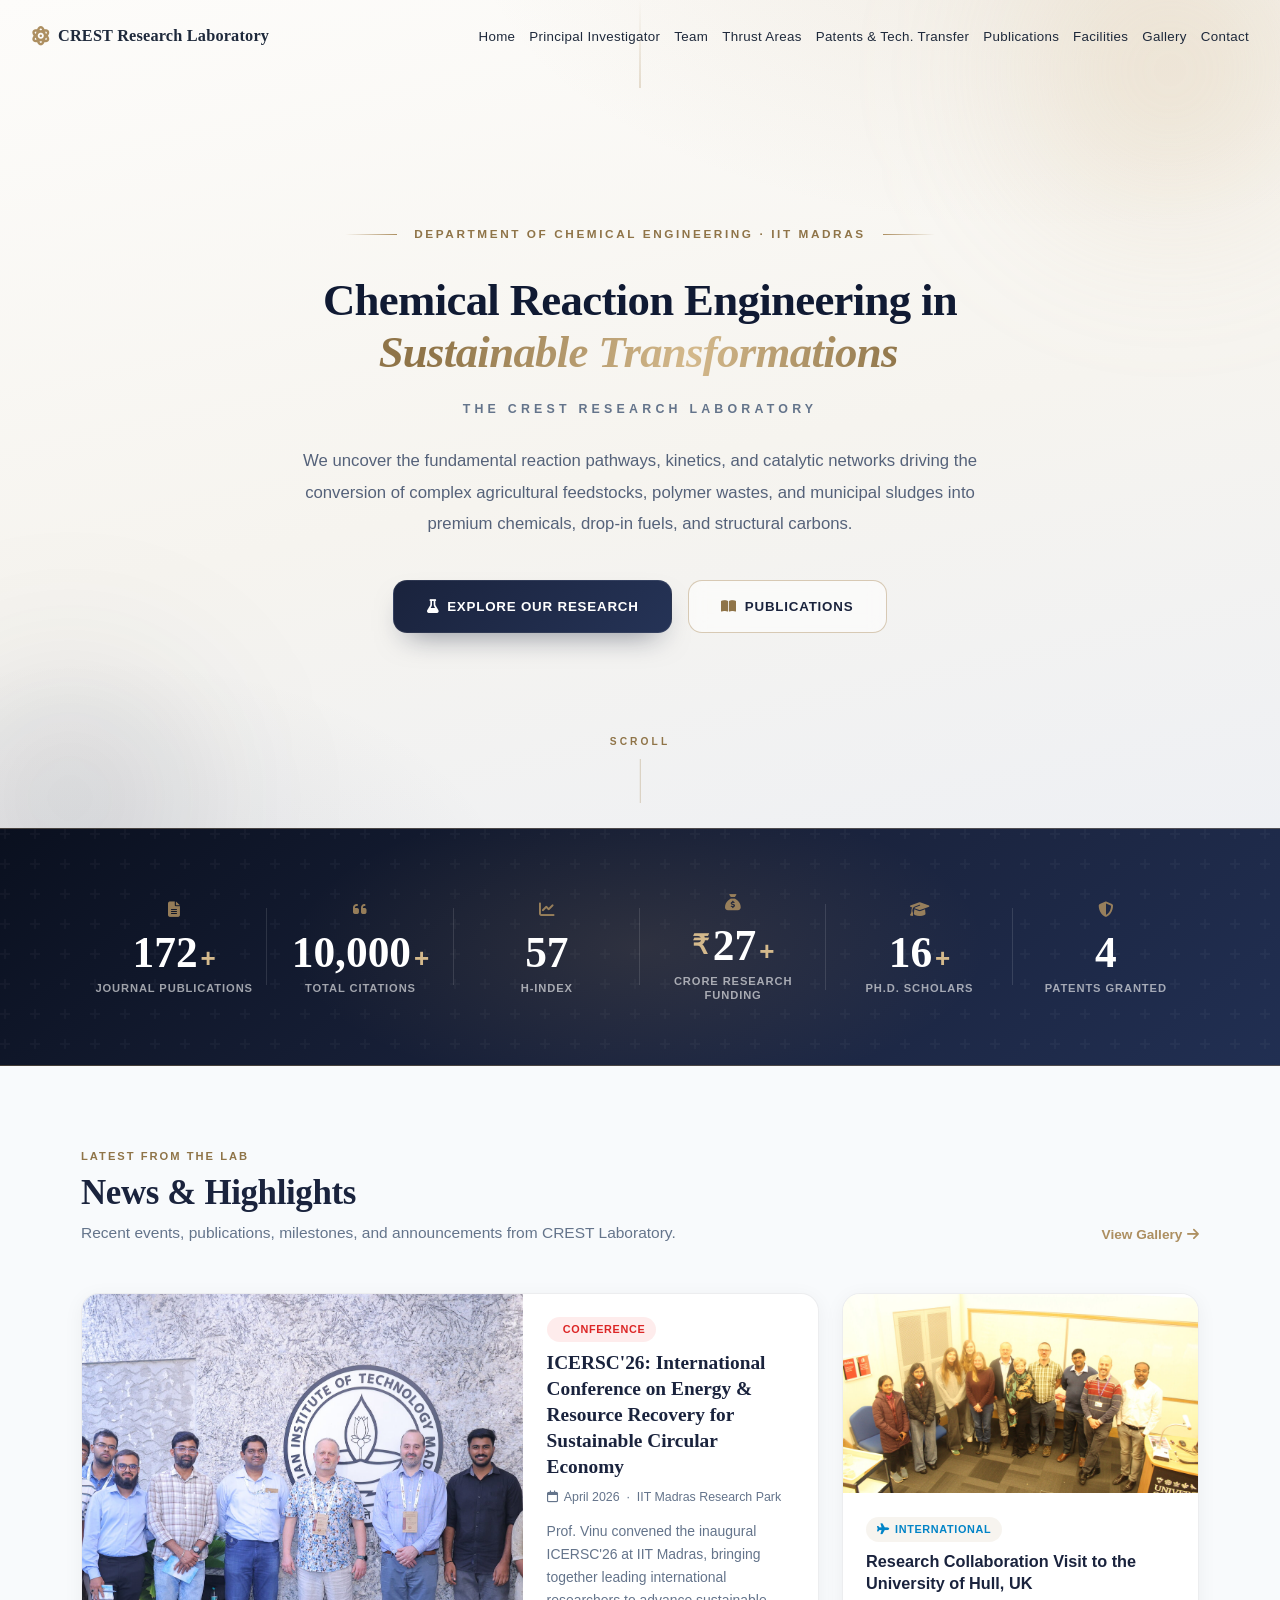
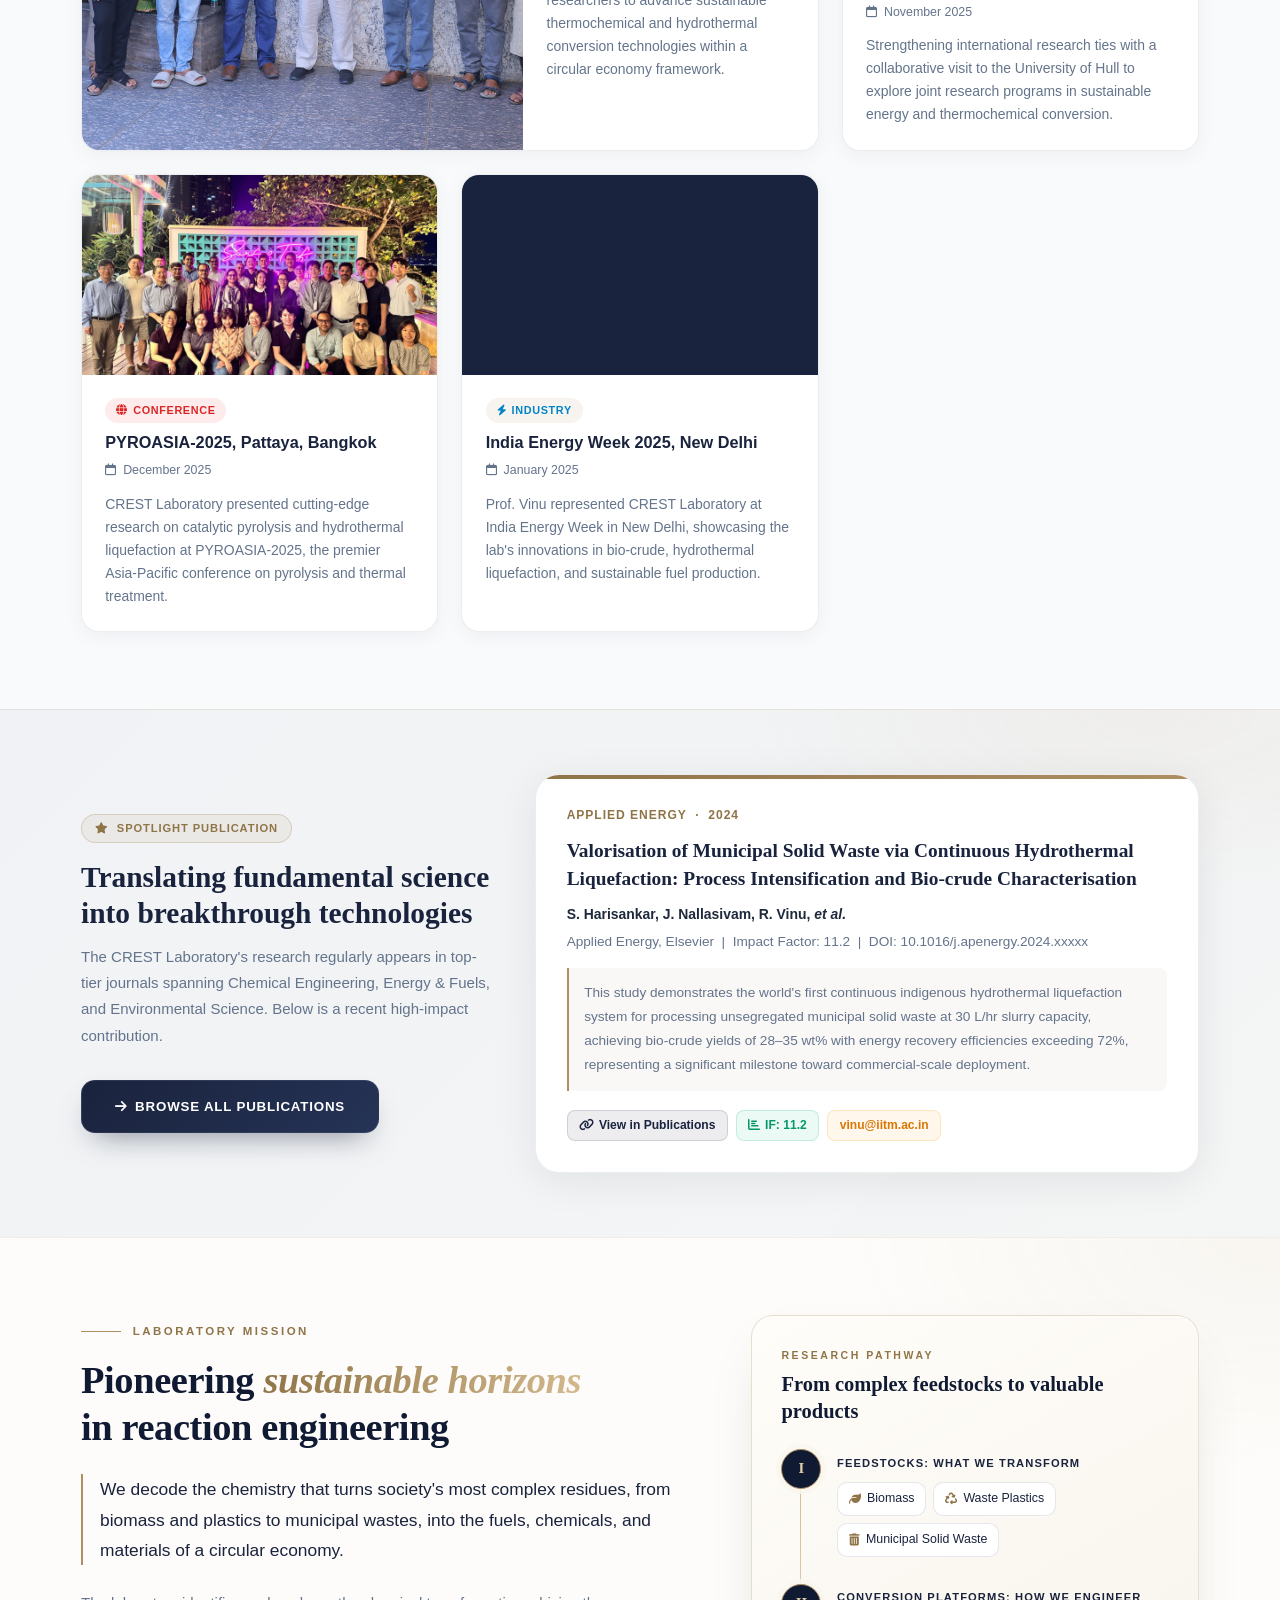
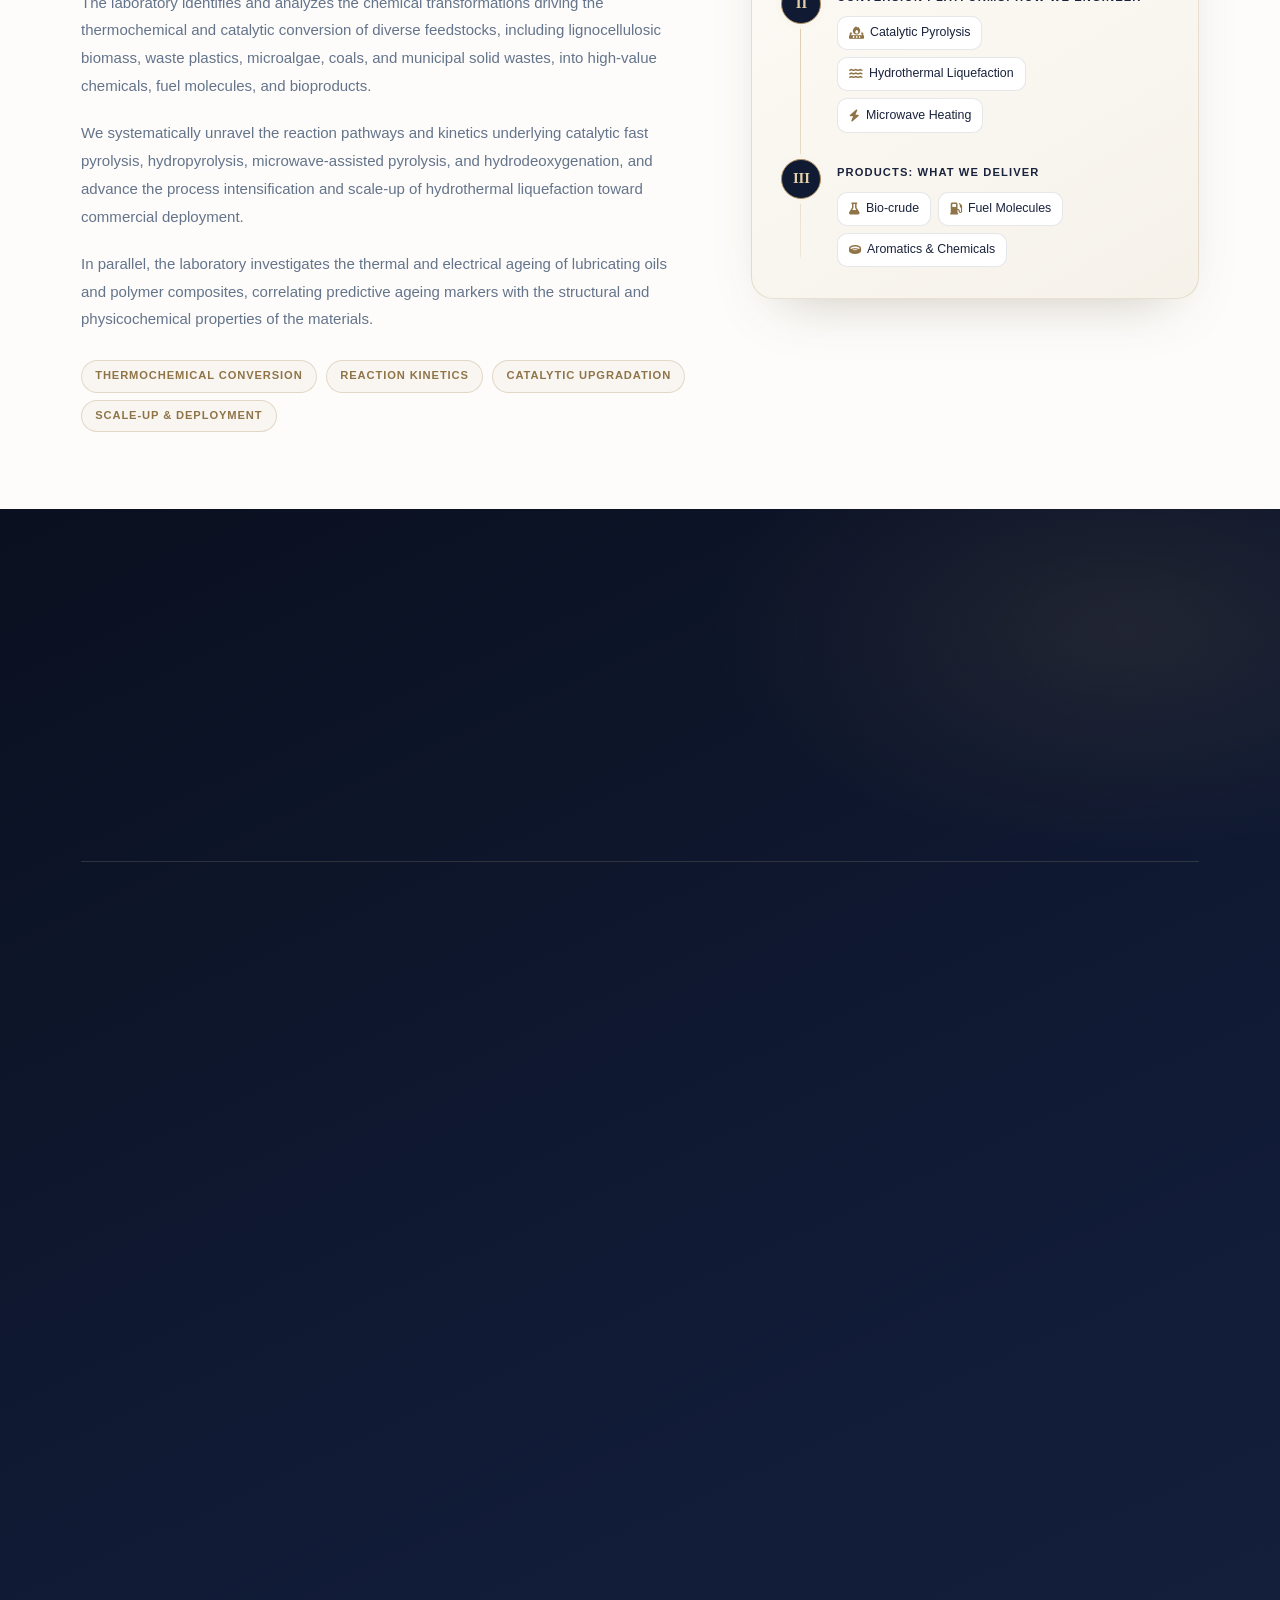
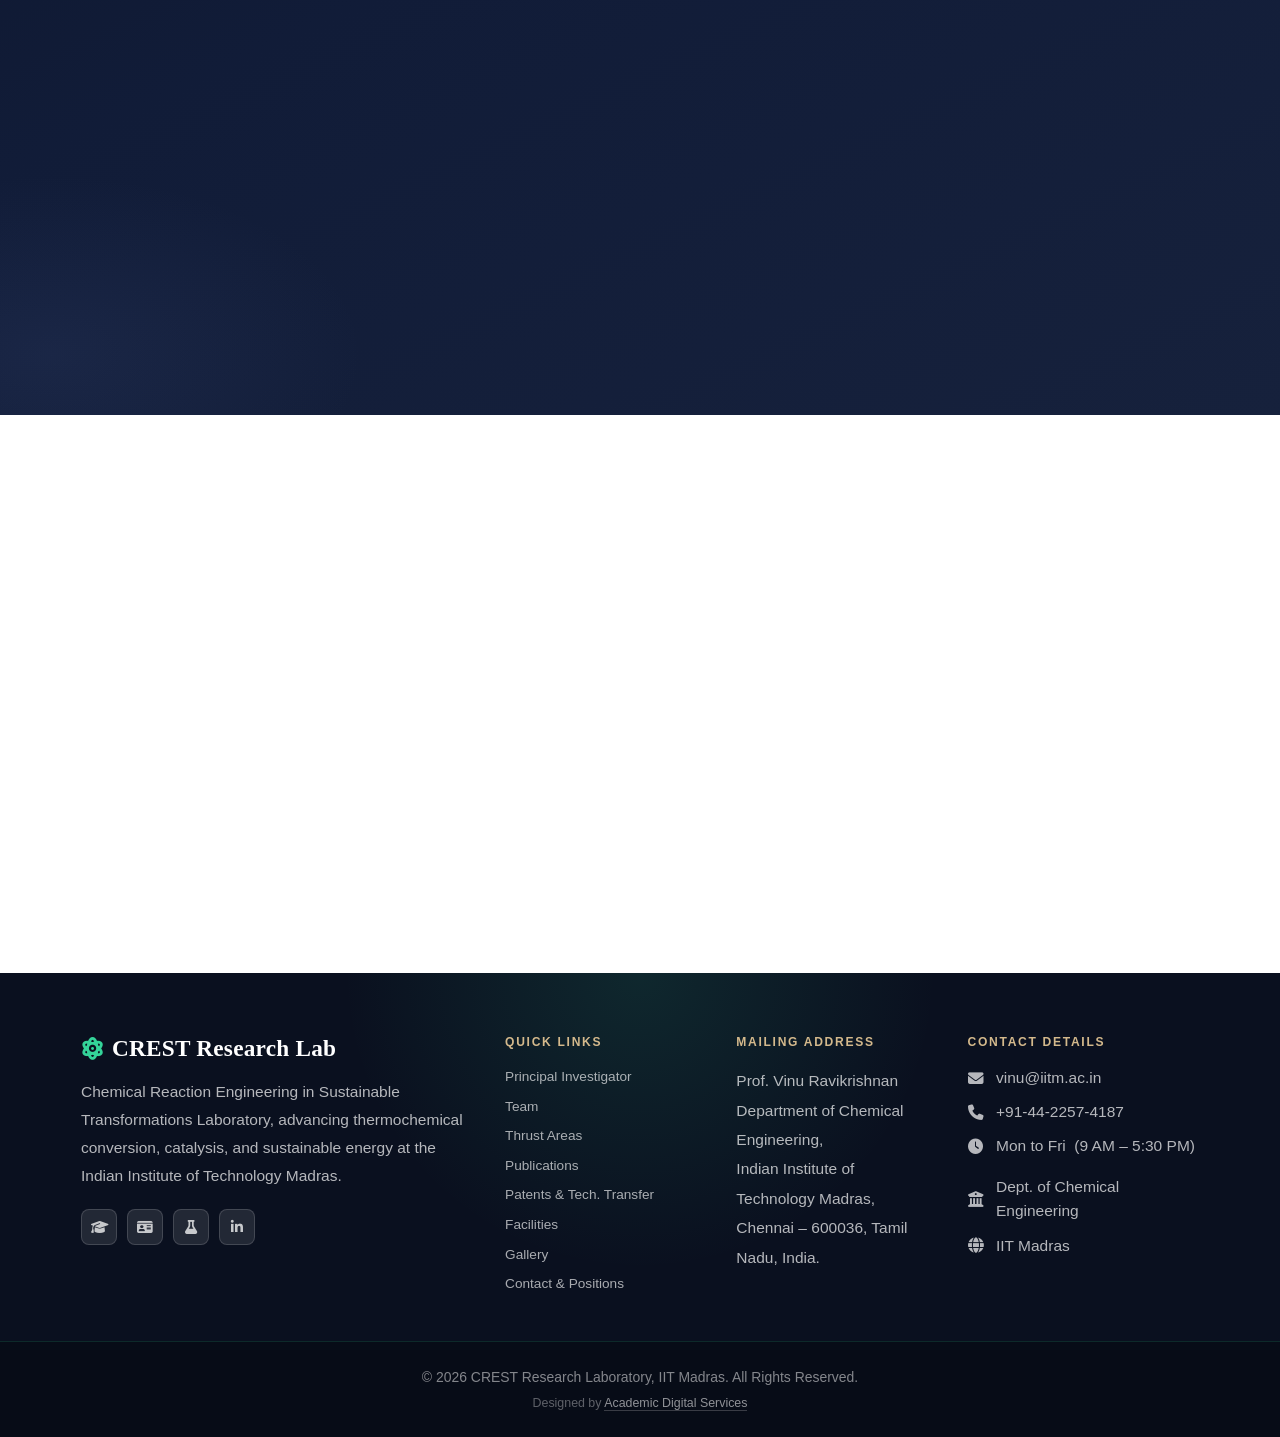
==== commit 07a04fcb: "Clean page addresses" ====
--- a/index.html
+++ b/index.html
@@ -81,7 +81,7 @@
         "addressCountry": "IN"
       },
       "employee": {
-        "@id": "https://crestgroupiitm.github.io/pi.html#person"
+        "@id": "https://crestgroupiitm.github.io/pi#person"
       }
     }
   ]
@@ -109,22 +109,22 @@
   <!-- Navigation -->
   <nav class="navbar navbar-alt">
     <div class="nav-container">
-      <a href="index.html" class="logo">
+      <a href="/" class="logo">
         <i class="fa-solid fa-atom"></i>
         <span>CREST Research Laboratory</span>
       </a>
       <ul class="nav-links" id="navLinks">
         <span class="mobile-nav-logo"><i class="fa-solid fa-atom"></i> CREST Lab</span>
         <button class="mobile-nav-close" id="mobileNavClose" aria-label="Close menu"><i class="fa-solid fa-xmark"></i></button>
-        <li><a href="index.html" class="active">Home</a></li>
-        <li><a href="pi.html">Principal Investigator</a></li>
-        <li><a href="team.html">Team</a></li>
-        <li><a href="thrust-areas.html">Thrust Areas</a></li>
-        <li><a href="research.html">Patents &amp; Tech. Transfer</a></li>
-        <li><a href="publications.html">Publications</a></li>
-        <li><a href="facilities.html">Facilities</a></li>
-        <li><a href="gallery.html">Gallery</a></li>
-        <li><a href="contact.html">Contact</a></li>
+        <li><a href="/" class="active">Home</a></li>
+        <li><a href="/pi">Principal Investigator</a></li>
+        <li><a href="/team">Team</a></li>
+        <li><a href="/thrust-areas">Thrust Areas</a></li>
+        <li><a href="/research">Patents &amp; Tech. Transfer</a></li>
+        <li><a href="/publications">Publications</a></li>
+        <li><a href="/facilities">Facilities</a></li>
+        <li><a href="/gallery">Gallery</a></li>
+        <li><a href="/contact">Contact</a></li>
       </ul>
       <div class="menu-toggle" id="menuToggle" aria-label="Open menu">
         <i class="fa-solid fa-bars"></i>
@@ -156,8 +156,8 @@
       <p class="hero-subtitle hero-subtitle--index reveal">We uncover the fundamental reaction pathways, kinetics, and catalytic networks driving the conversion of complex agricultural feedstocks, polymer wastes, and municipal sludges into premium chemicals, drop-in fuels, and structural carbons.</p>
 
       <div class="hero-actions reveal">
-        <a href="thrust-areas.html" class="btn-primary btn-hero"><i class="fa-solid fa-flask"></i> Explore Our Research</a>
-        <a href="publications.html" class="btn-ghost"><i class="fa-solid fa-book-open"></i> Publications</a>
+        <a href="/thrust-areas" class="btn-primary btn-hero"><i class="fa-solid fa-flask"></i> Explore Our Research</a>
+        <a href="/publications" class="btn-ghost"><i class="fa-solid fa-book-open"></i> Publications</a>
       </div>
     </div>
 
@@ -219,7 +219,7 @@
           <h2>News &amp; Highlights</h2>
           <p>Recent events, publications, milestones, and announcements from CREST Laboratory.</p>
         </div>
-        <a href="gallery.html" class="link-arrow">View Gallery <i class="fa-solid fa-arrow-right"></i></a>
+        <a href="/gallery" class="link-arrow">View Gallery <i class="fa-solid fa-arrow-right"></i></a>
       </div>
 
       <div class="news-grid reveal">
@@ -308,7 +308,7 @@
           <span class="featured-pub-label"><i class="fa-solid fa-star"></i> Spotlight Publication</span>
           <h3>Translating fundamental science into breakthrough technologies</h3>
           <p>The CREST Laboratory's research regularly appears in top-tier journals spanning Chemical Engineering, Energy &amp; Fuels, and Environmental Science. Below is a recent high-impact contribution.</p>
-          <a href="publications.html" class="btn-primary" style="display:inline-flex; align-items:center; gap:0.5rem; width:fit-content; margin-top:0.5rem;">
+          <a href="/publications" class="btn-primary" style="display:inline-flex; align-items:center; gap:0.5rem; width:fit-content; margin-top:0.5rem;">
             <i class="fa-solid fa-arrow-right"></i> Browse All Publications
           </a>
         </div>
@@ -321,7 +321,7 @@
             <p>This study demonstrates the world's first continuous indigenous hydrothermal liquefaction system for processing unsegregated municipal solid waste at 30 L/hr slurry capacity, achieving bio-crude yields of 28–35 wt% with energy recovery efficiencies exceeding 72%, representing a significant milestone toward commercial-scale deployment.</p>
           </div>
           <div class="featured-pub-badges">
-            <a href="publications.html" class="pub-badge pub-badge--doi"><i class="fa-solid fa-link"></i> View in Publications</a>
+            <a href="/publications" class="pub-badge pub-badge--doi"><i class="fa-solid fa-link"></i> View in Publications</a>
             <span class="pub-badge pub-badge--if"><i class="fa-solid fa-chart-bar"></i> IF: 11.2</span>
             <a href="#" class="pub-badge pub-badge--cite email-protect" data-mx="bmkuY2EubXRpaUB1bml2"><i class="fa-solid fa-envelope"></i> Request Reprint</a>
           </div>
@@ -416,7 +416,7 @@
 
       <div class="pillars-v2-list">
 
-        <a href="thrust-areas.html" class="pillar-row reveal">
+        <a href="/thrust-areas" class="pillar-row reveal">
           <span class="pillar-row-num">01</span>
           <div class="pillar-row-main">
             <h3>Chemical Transformations in Feedstock Conversion</h3>
@@ -426,7 +426,7 @@
           <span class="pillar-row-arrow"><i class="fa-solid fa-arrow-right"></i></span>
         </a>
 
-        <a href="thrust-areas.html" class="pillar-row reveal">
+        <a href="/thrust-areas" class="pillar-row reveal">
           <span class="pillar-row-num">02</span>
           <div class="pillar-row-main">
             <h3>Reaction Pathways &amp; Kinetics of Thermal Processes</h3>
@@ -436,7 +436,7 @@
           <span class="pillar-row-arrow"><i class="fa-solid fa-arrow-right"></i></span>
         </a>
 
-        <a href="thrust-areas.html" class="pillar-row reveal">
+        <a href="/thrust-areas" class="pillar-row reveal">
           <span class="pillar-row-num">03</span>
           <div class="pillar-row-main">
             <h3>Process Intensification &amp; Scale-up of Hydrothermal Liquefaction</h3>
@@ -446,7 +446,7 @@
           <span class="pillar-row-arrow"><i class="fa-solid fa-arrow-right"></i></span>
         </a>
 
-        <a href="thrust-areas.html" class="pillar-row reveal">
+        <a href="/thrust-areas" class="pillar-row reveal">
           <span class="pillar-row-num">04</span>
           <div class="pillar-row-main">
             <h3>Thermal &amp; Electrical Ageing of Materials</h3>
@@ -456,7 +456,7 @@
           <span class="pillar-row-arrow"><i class="fa-solid fa-arrow-right"></i></span>
         </a>
 
-        <a href="thrust-areas.html" class="pillar-row reveal">
+        <a href="/thrust-areas" class="pillar-row reveal">
           <span class="pillar-row-num">05</span>
           <div class="pillar-row-main">
             <h3>Advanced Functional Materials for Environmental Decontamination</h3>
@@ -469,7 +469,7 @@
       </div>
 
       <div class="pillars-v2-cta reveal">
-        <a href="thrust-areas.html" class="btn-gold">
+        <a href="/thrust-areas" class="btn-gold">
           <i class="fa-solid fa-arrow-right"></i> Explore All Thrust Areas
         </a>
       </div>
@@ -536,14 +536,14 @@
       <div>
         <h4 class="footer-col-title">Quick Links</h4>
         <nav style="display:flex;flex-direction:column;gap:0.5rem;">
-          <a href="pi.html" style="color:rgba(255,255,255,0.65);font-size:0.88rem;transition:color 0.2s;">Principal Investigator</a>
-          <a href="team.html" style="color:rgba(255,255,255,0.65);font-size:0.88rem;transition:color 0.2s;">Team</a>
-          <a href="thrust-areas.html" style="color:rgba(255,255,255,0.65);font-size:0.88rem;transition:color 0.2s;">Thrust Areas</a>
-          <a href="publications.html" style="color:rgba(255,255,255,0.65);font-size:0.88rem;transition:color 0.2s;">Publications</a>
-          <a href="research.html" style="color:rgba(255,255,255,0.65);font-size:0.88rem;transition:color 0.2s;">Patents &amp; Tech. Transfer</a>
-          <a href="facilities.html" style="color:rgba(255,255,255,0.65);font-size:0.88rem;transition:color 0.2s;">Facilities</a>
-          <a href="gallery.html" style="color:rgba(255,255,255,0.65);font-size:0.88rem;transition:color 0.2s;">Gallery</a>
-          <a href="contact.html" style="color:rgba(255,255,255,0.65);font-size:0.88rem;transition:color 0.2s;">Contact &amp; Positions</a>
+          <a href="/pi" style="color:rgba(255,255,255,0.65);font-size:0.88rem;transition:color 0.2s;">Principal Investigator</a>
+          <a href="/team" style="color:rgba(255,255,255,0.65);font-size:0.88rem;transition:color 0.2s;">Team</a>
+          <a href="/thrust-areas" style="color:rgba(255,255,255,0.65);font-size:0.88rem;transition:color 0.2s;">Thrust Areas</a>
+          <a href="/publications" style="color:rgba(255,255,255,0.65);font-size:0.88rem;transition:color 0.2s;">Publications</a>
+          <a href="/research" style="color:rgba(255,255,255,0.65);font-size:0.88rem;transition:color 0.2s;">Patents &amp; Tech. Transfer</a>
+          <a href="/facilities" style="color:rgba(255,255,255,0.65);font-size:0.88rem;transition:color 0.2s;">Facilities</a>
+          <a href="/gallery" style="color:rgba(255,255,255,0.65);font-size:0.88rem;transition:color 0.2s;">Gallery</a>
+          <a href="/contact" style="color:rgba(255,255,255,0.65);font-size:0.88rem;transition:color 0.2s;">Contact &amp; Positions</a>
         </nav>
       </div>
 
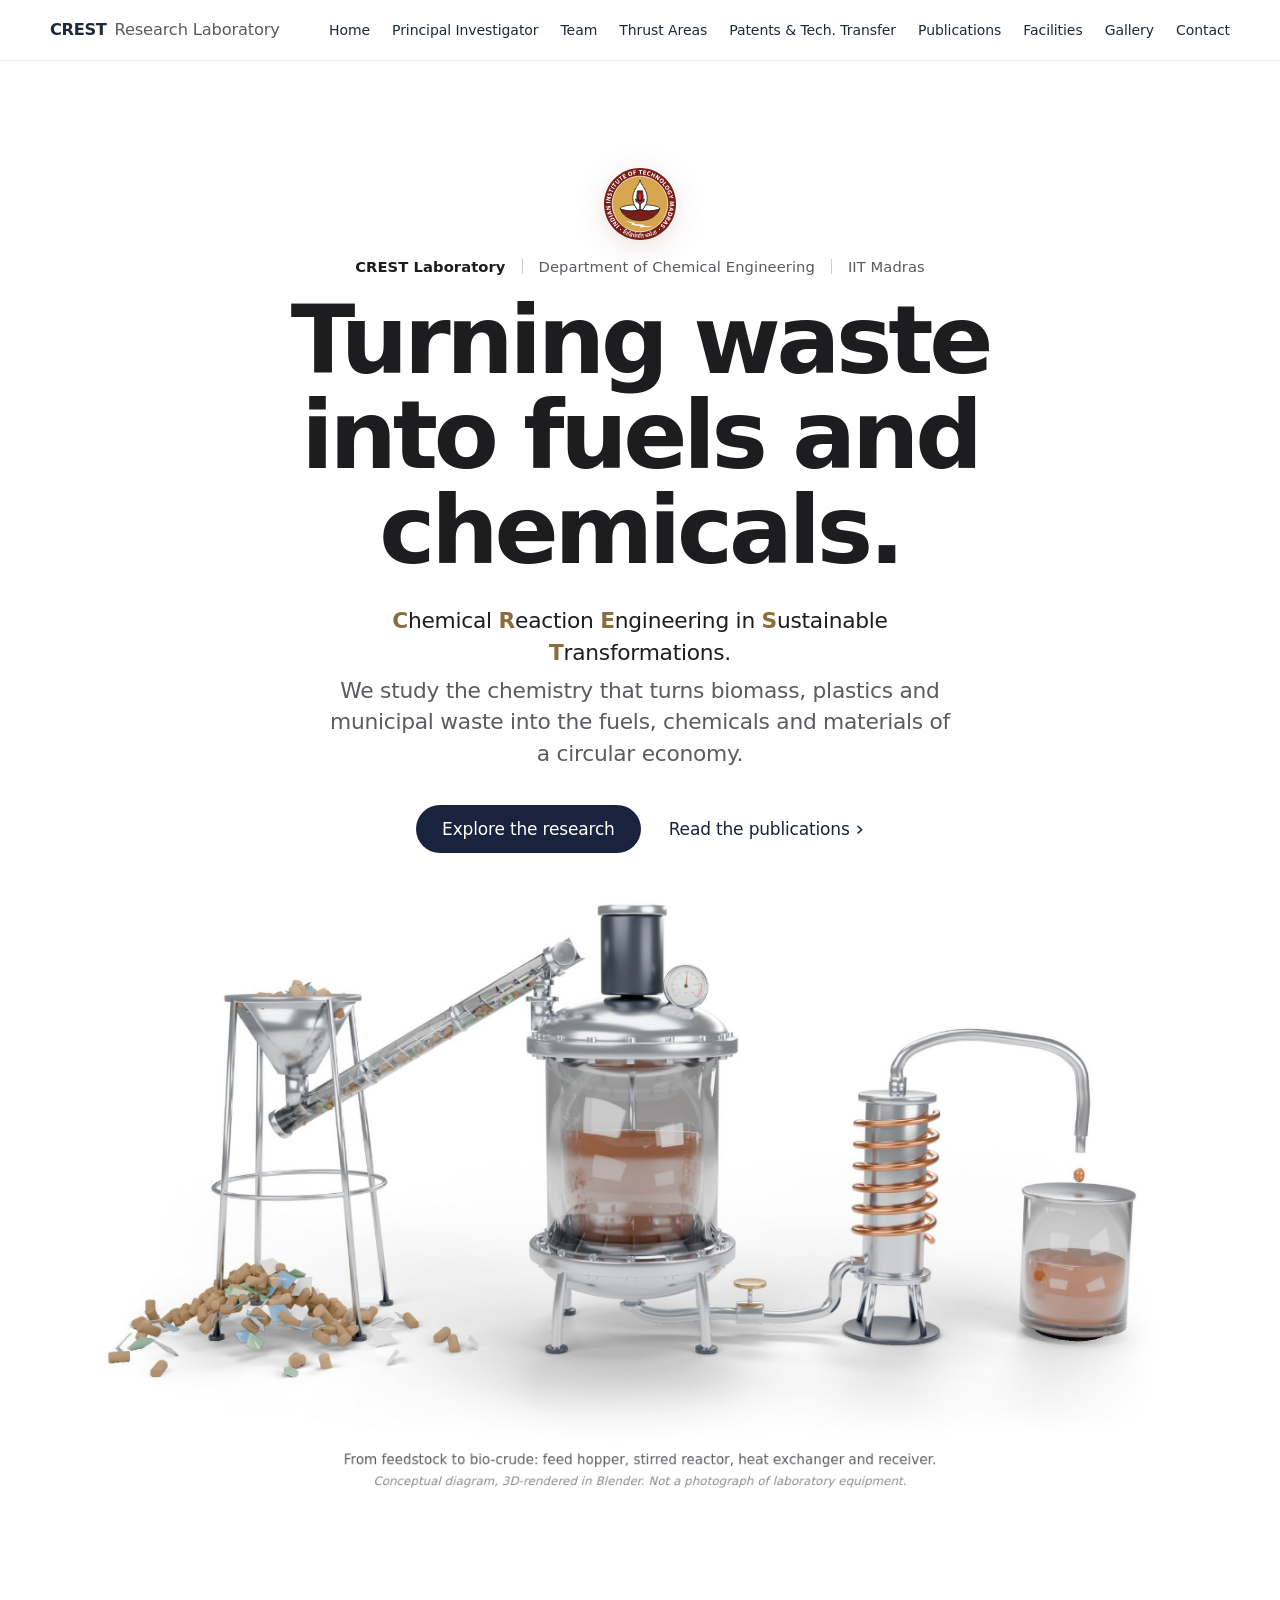
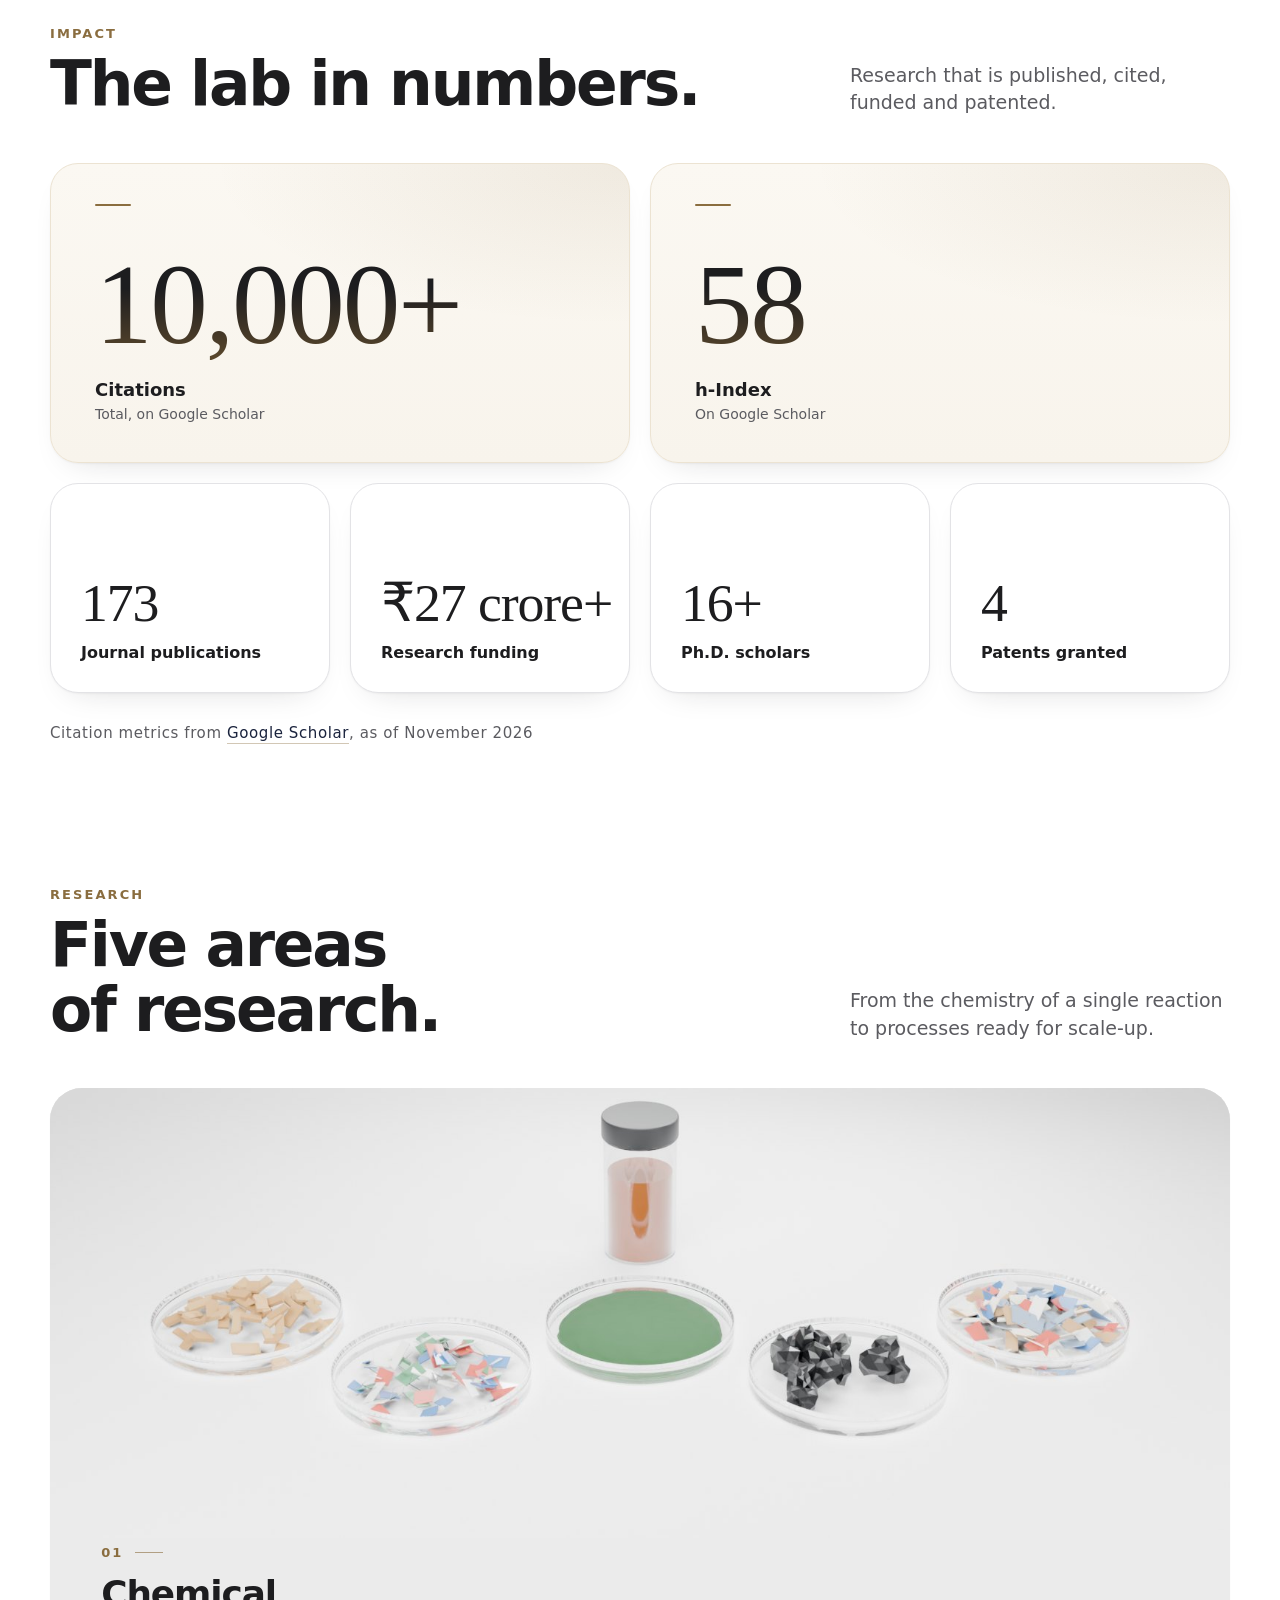
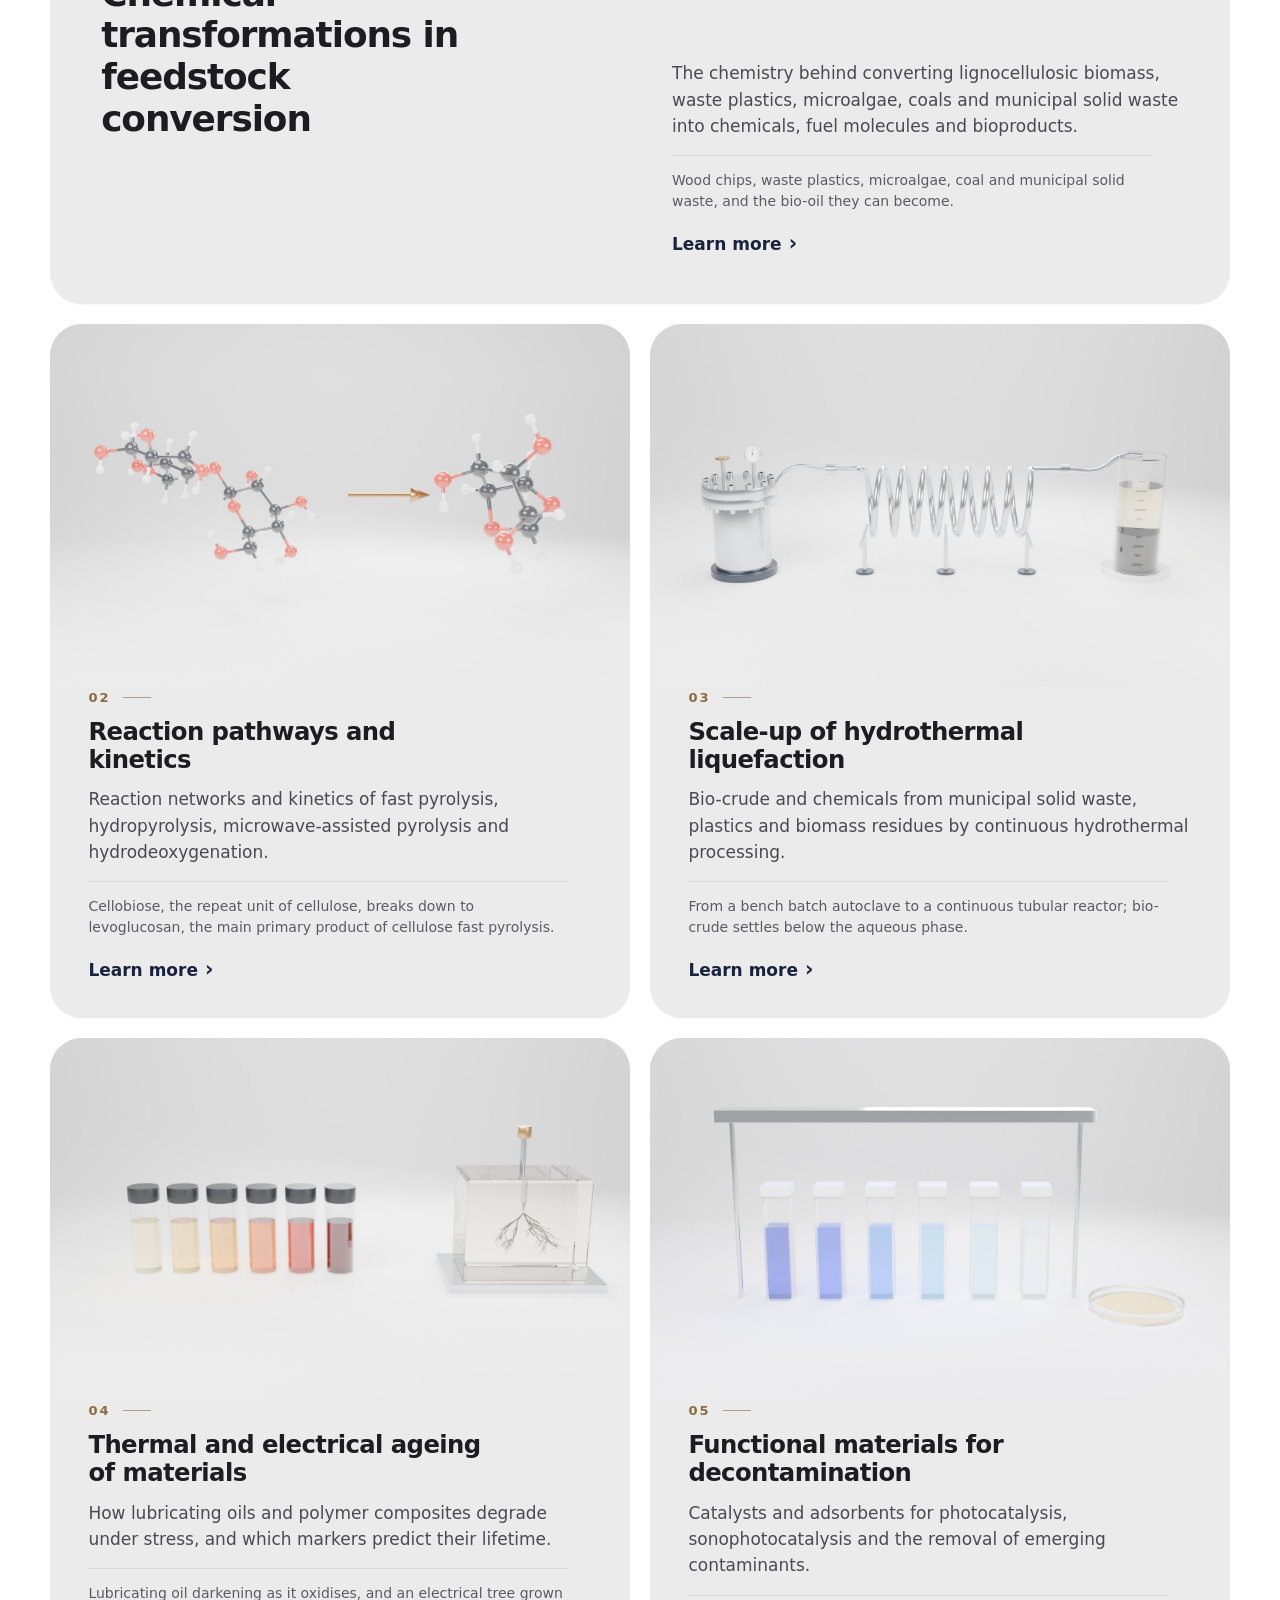
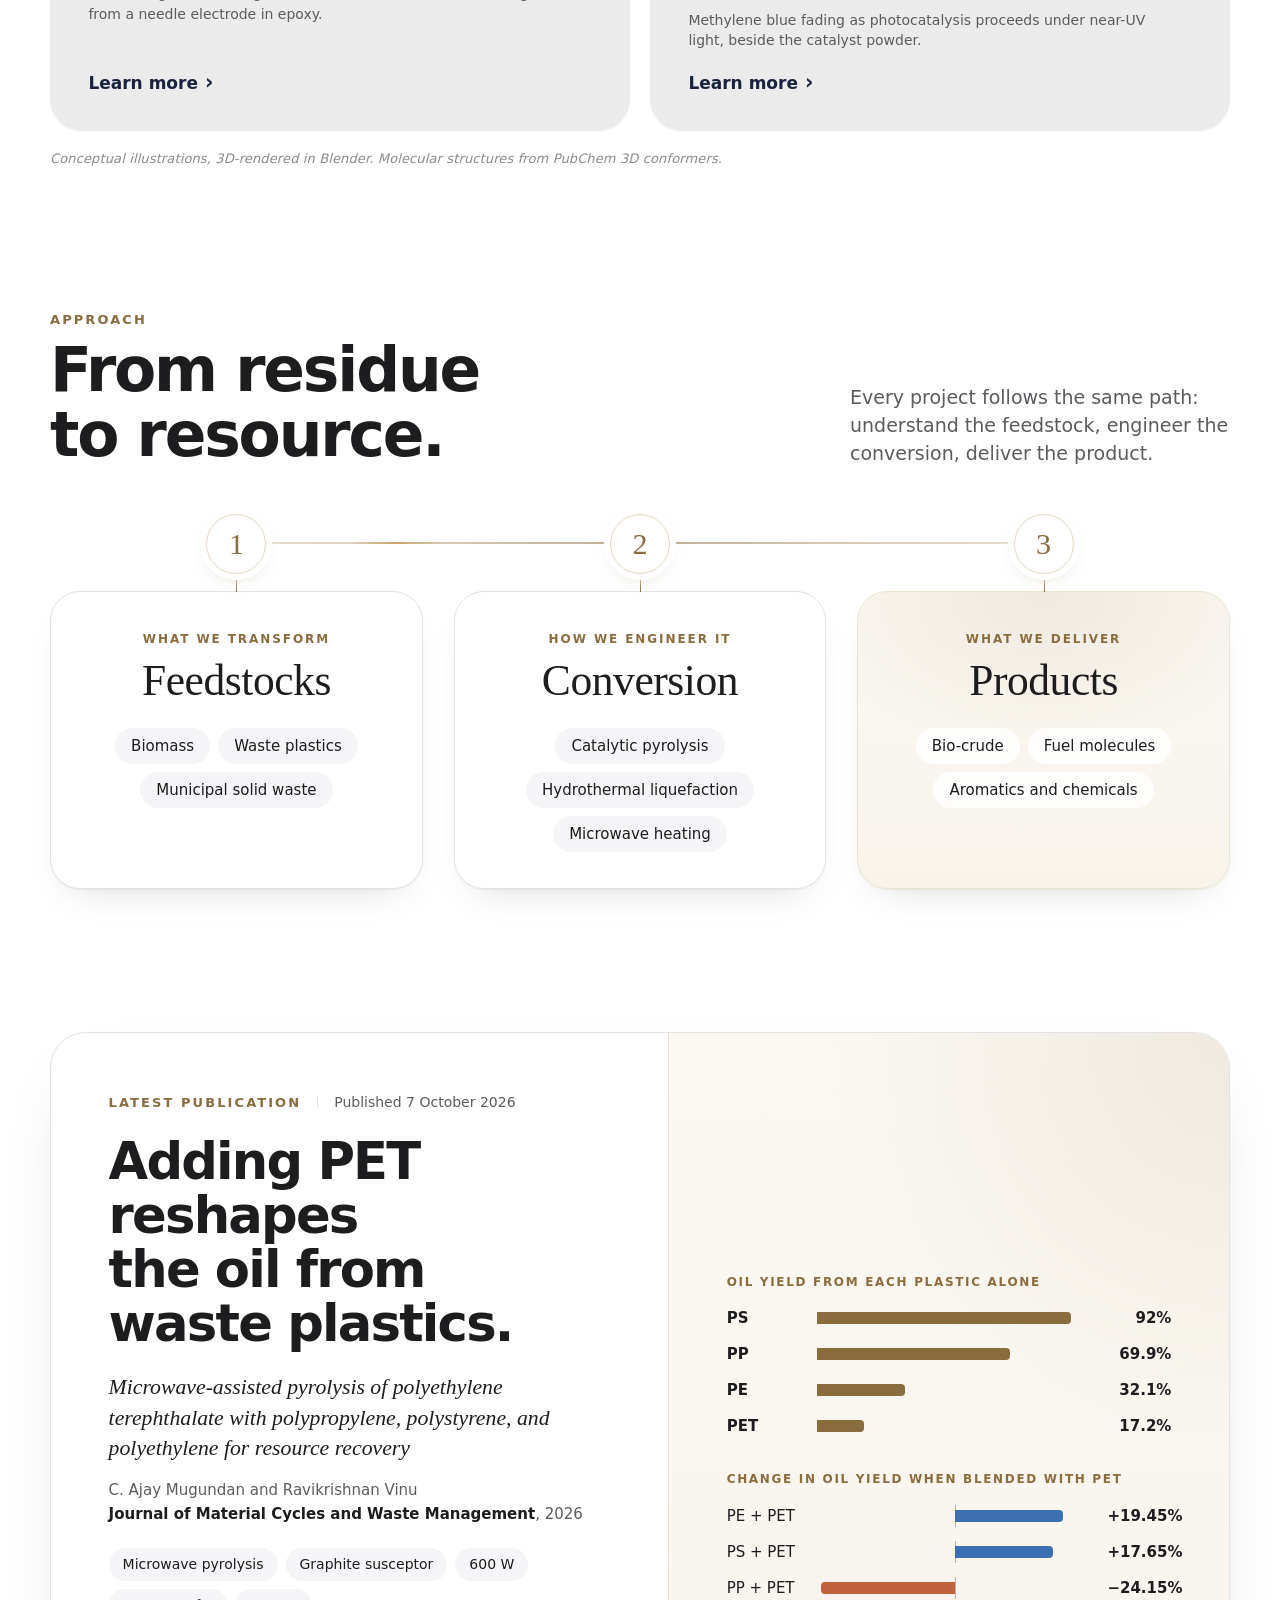
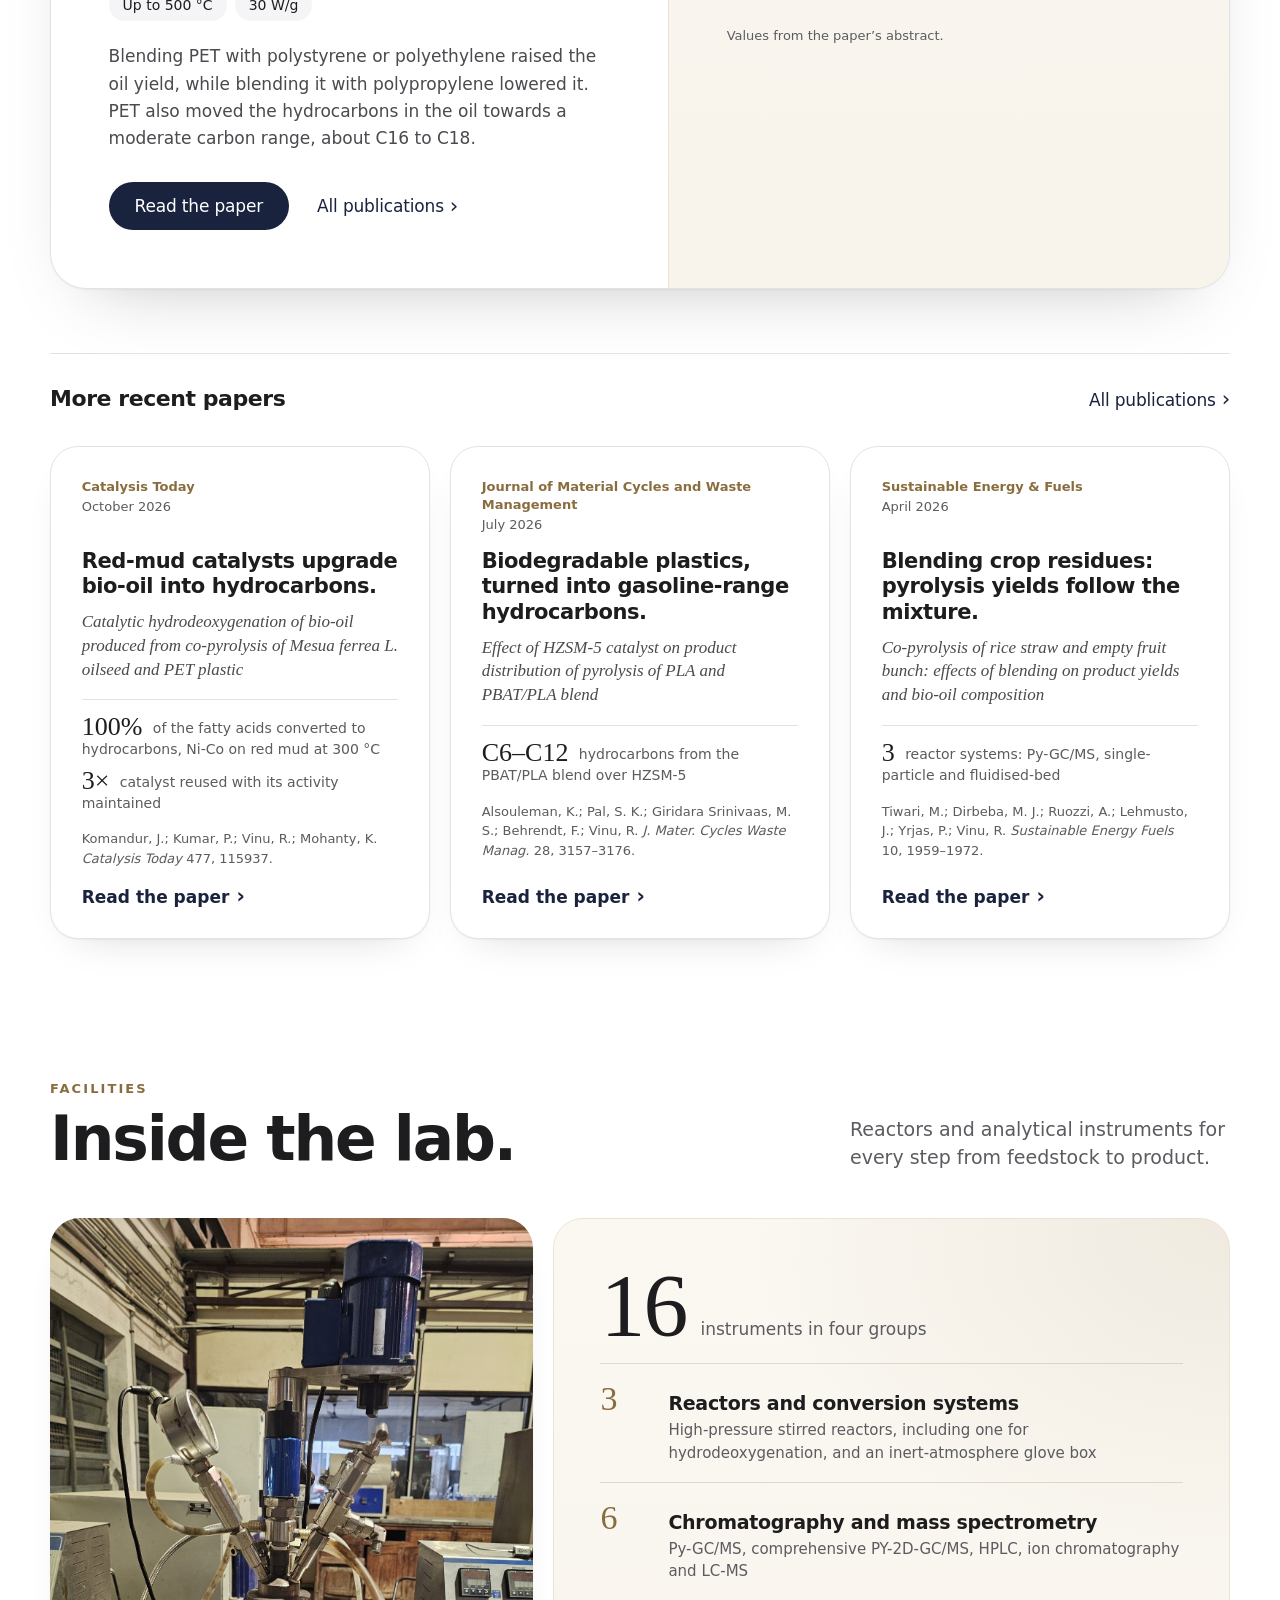
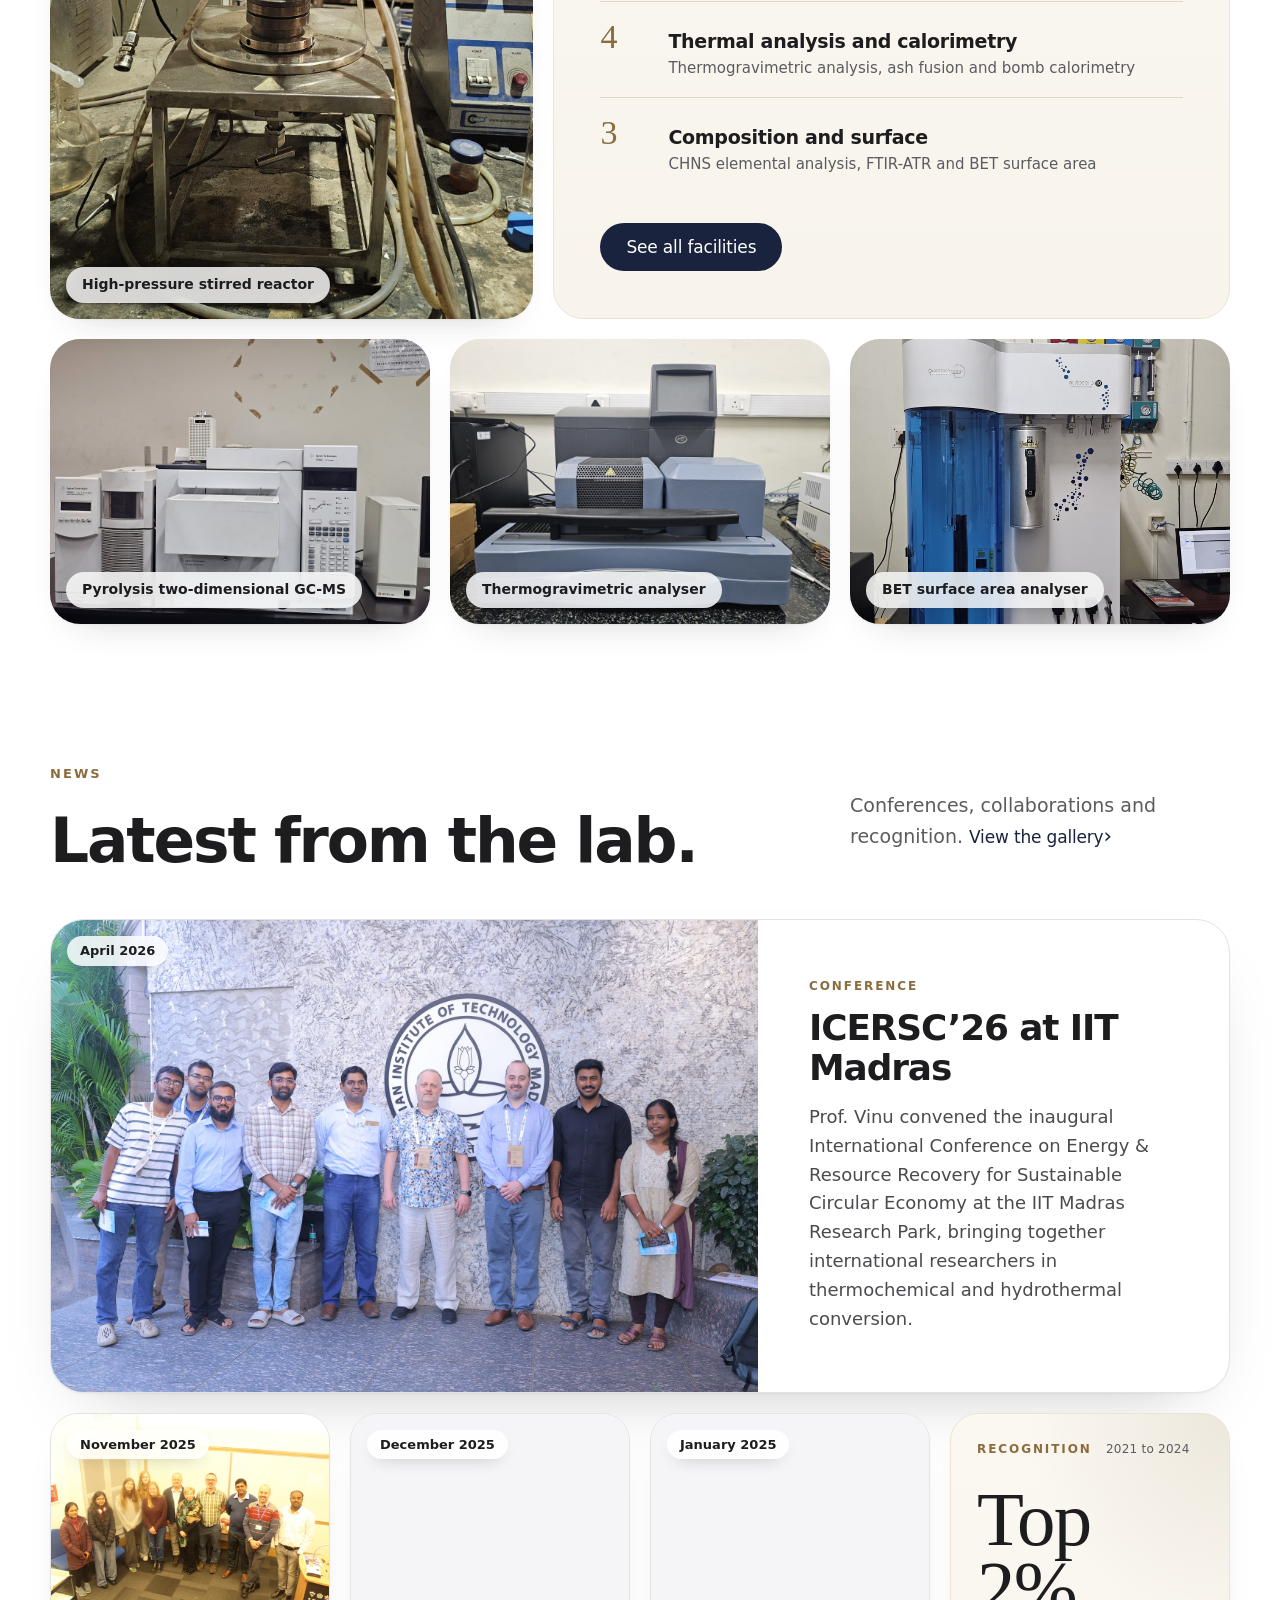
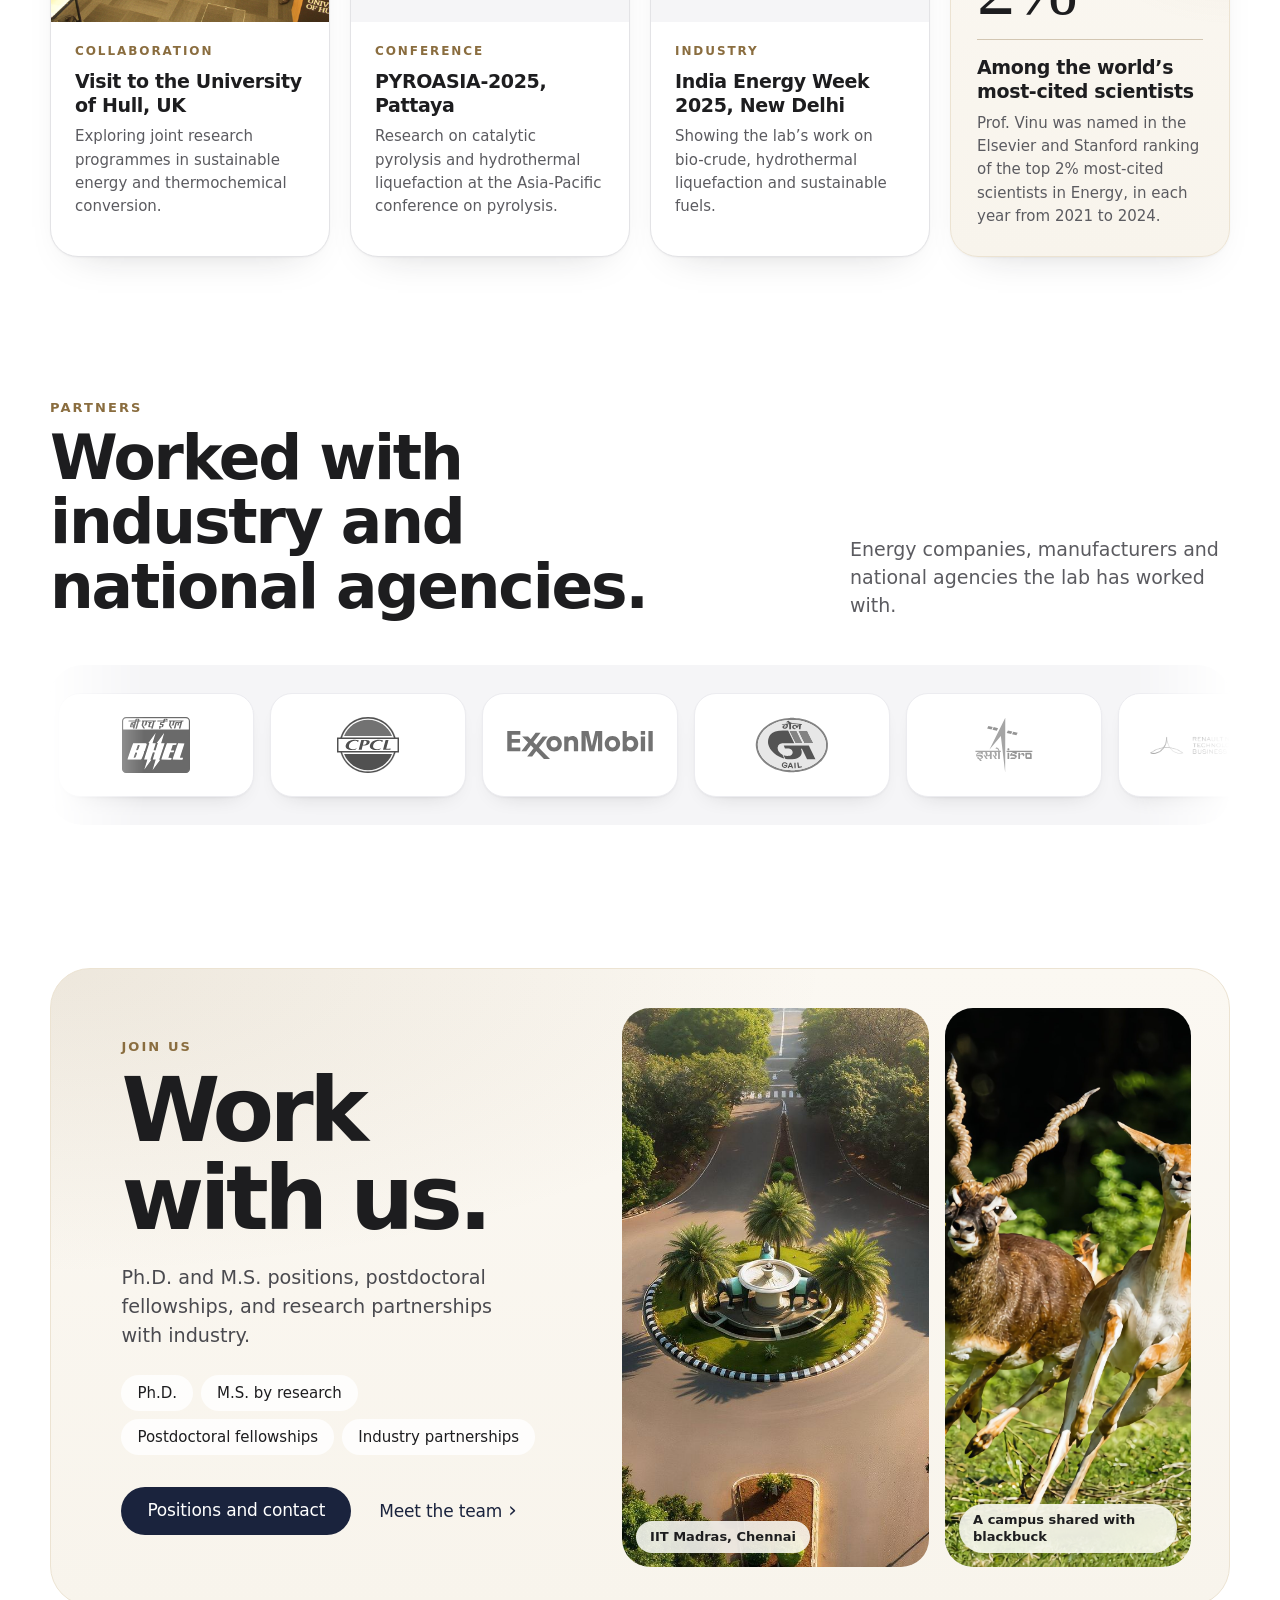
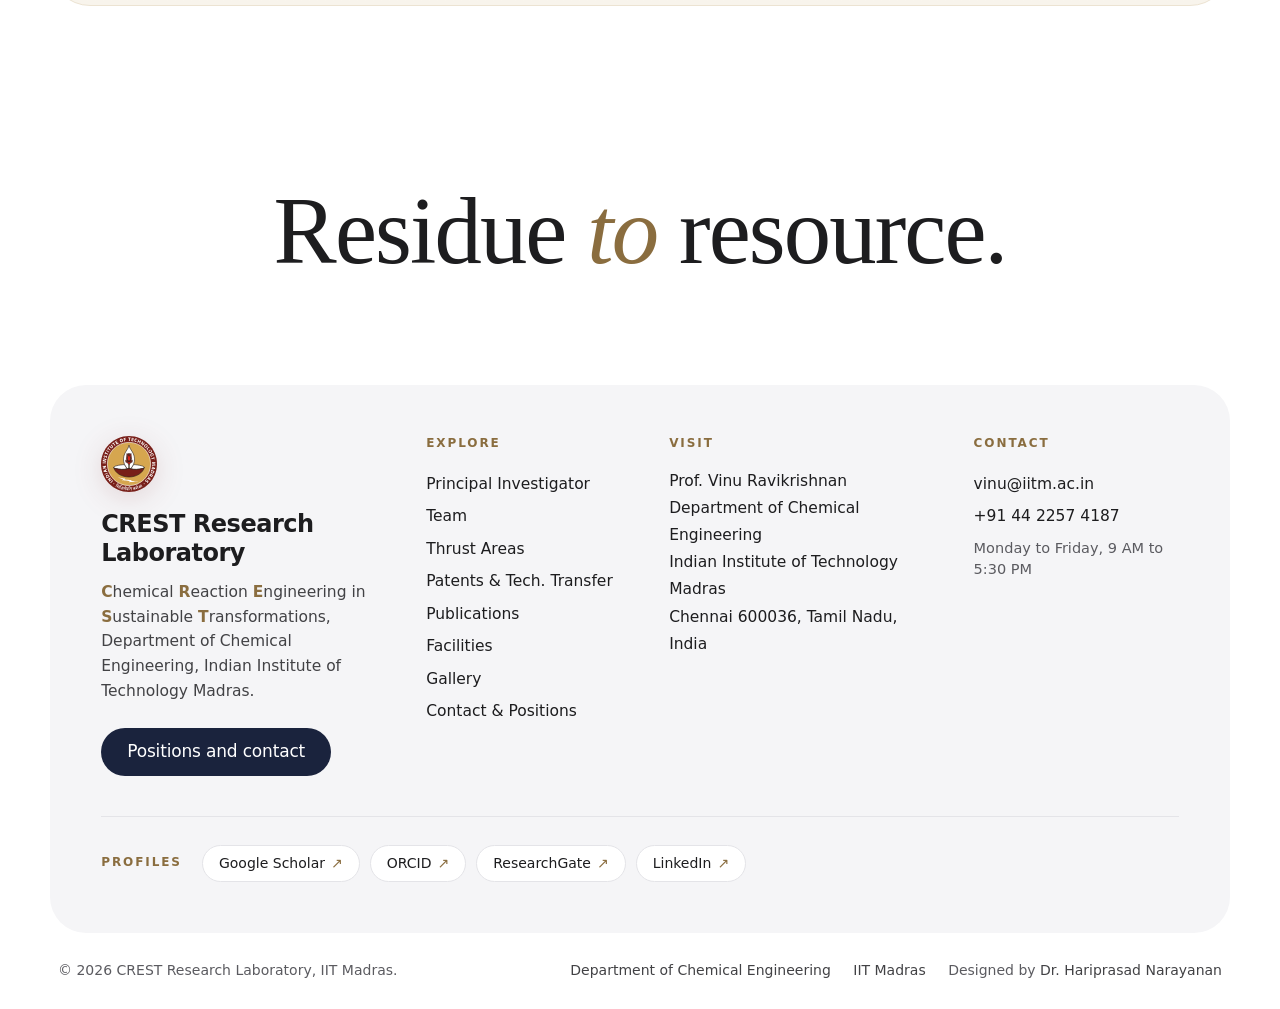
==== commit 231d5321: ""Premium redesign of all pages" ====
--- a/index.html
+++ b/index.html
@@ -5,7 +5,7 @@
   <meta charset="UTF-8">
   <meta http-equiv="Content-Security-Policy" content="default-src 'self'; script-src 'self'; style-src 'self' 'unsafe-inline' https://fonts.googleapis.com https://cdnjs.cloudflare.com; font-src 'self' data: https://fonts.gstatic.com https://cdnjs.cloudflare.com; img-src 'self' data:; connect-src 'self'; frame-src https://www.openstreetmap.org; object-src 'none'; base-uri 'self'; form-action 'self'; upgrade-insecure-requests">
   <meta name="robots" content="index, follow, noai, noimageai">
-  <meta name="theme-color" content="#0b0f1a">
+  <meta name="theme-color" content="#ffffff">
   <link rel="canonical" href="https://crestgroupiitm.github.io/">
   <link rel="icon" href="favicon.ico" sizes="32x32">
   <link rel="icon" href="favicon.svg" type="image/svg+xml">
@@ -13,37 +13,37 @@
   <meta name="referrer" content="strict-origin-when-cross-origin">
   <meta name="viewport" content="width=device-width, initial-scale=1.0">
 
-  <title>CREST Research Laboratory | IIT Madras</title>
+  <title>CREST Research Laboratory | Professor Vinu Ravikrishnan | IIT Madras</title>
   <meta name="description"
-    content="Chemical Reaction Engineering in Sustainable Transformations (CREST) Laboratory led by Prof. Vinu Ravikrishnan at IIT Madras. Advancing sustainable thermochemical engineering through cutting-edge research.">
+    content="Research on pyrolysis, hydrothermal liquefaction and catalysis that turns biomass, waste plastics and municipal solid waste into fuels and chemicals, at IIT Madras.">
   <!-- Open Graph / Twitter card: generated by tools/set_social_tags.py -->
   <meta property="og:type" content="website">
   <meta property="og:site_name" content="CREST Research Laboratory">
-  <meta property="og:title" content="CREST Research Laboratory | IIT Madras">
-  <meta property="og:description" content="Chemical Reaction Engineering in Sustainable Transformations (CREST) Laboratory led by Prof. Vinu Ravikrishnan at IIT Madras. Advancing sustainable thermochemical engineering through cutting-edge research.">
+  <meta property="og:title" content="CREST Research Laboratory | Professor Vinu Ravikrishnan | IIT Madras">
+  <meta property="og:description" content="Research on pyrolysis, hydrothermal liquefaction and catalysis that turns biomass, waste plastics and municipal solid waste into fuels and chemicals, at IIT Madras.">
   <meta property="og:url" content="https://crestgroupiitm.github.io/">
   <meta property="og:image" content="https://crestgroupiitm.github.io/Assests/og-image.jpg">
   <meta property="og:image:width" content="1200">
   <meta property="og:image:height" content="630">
   <meta property="og:image:alt" content="CREST Research Laboratory, IIT Madras. Prof. Vinu Ravikrishnan.">
   <meta name="twitter:card" content="summary_large_image">
-  <meta name="twitter:title" content="CREST Research Laboratory | IIT Madras">
-  <meta name="twitter:description" content="Chemical Reaction Engineering in Sustainable Transformations (CREST) Laboratory led by Prof. Vinu Ravikrishnan at IIT Madras. Advancing sustainable thermochemical engineering through cutting-edge research.">
+  <meta name="twitter:title" content="CREST Research Laboratory | Professor Vinu Ravikrishnan | IIT Madras">
+  <meta name="twitter:description" content="Research on pyrolysis, hydrothermal liquefaction and catalysis that turns biomass, waste plastics and municipal solid waste into fuels and chemicals, at IIT Madras.">
   <meta name="twitter:image" content="https://crestgroupiitm.github.io/Assests/og-image.jpg">
   <meta name="twitter:image:alt" content="CREST Research Laboratory, IIT Madras. Prof. Vinu Ravikrishnan.">
   <!-- /Open Graph -->
   <!-- Google Fonts -->
   <link rel="preconnect" href="https://fonts.googleapis.com">
   <link rel="preconnect" href="https://fonts.gstatic.com" crossorigin>
-  <link
-    href="https://fonts.googleapis.com/css2?family=Inter:wght@300;400;500;600&family=Montserrat:wght@400;600;700;800&family=Playfair+Display:ital,wght@0,600;0,700;0,800;1,600&display=swap"
-    rel="stylesheet">
+  <link rel="stylesheet" href="https://fonts.googleapis.com/css2?family=Geist:wght@400;500;600;700&family=Instrument+Serif:ital@0;1&display=swap">
 
   <!-- FontAwesome Icons -->
   <link rel="stylesheet" href="https://cdnjs.cloudflare.com/ajax/libs/font-awesome/6.4.0/css/all.min.css" integrity="sha512-iecdLmaskl7CVkqkXNQ/ZH/XLlvWZOJyj7Yy7tcenmpD1ypASozpmT/E0iPtmFIB46ZmdtAc9eNBvH0H/ZpiBw==" crossorigin="anonymous" referrerpolicy="no-referrer">
 
   <!-- Custom Styles -->
   <link rel="stylesheet" href="style.css">
+  <link rel="stylesheet" href="home.css">
+  <script src="js/pages/home-head.js"></script>
   <script type="application/ld+json">
 {
   "@context": "https://schema.org",
@@ -89,34 +89,23 @@
   </script>
 </head>
 
-<body>
-
-  <!-- Page Loader -->
-  <div class="page-loader" id="page-loader">
-    <div class="loader-logo"><i class="fa-solid fa-atom"></i> CREST Laboratory</div>
-    <div class="loader-bar-track"><div class="loader-bar-fill"></div></div>
-  </div>
-
-  <!-- Scroll Progress Bar -->
-  <div class="scroll-progress-bar" id="scrollProgressBar"></div>
-
-  <!-- Ambient Light/Air Particles Background -->
-  <div id="particles-js"></div>
+<body class="home hx">
+
+  <a class="hx-skip" href="#main">Skip to content</a>
 
   <!-- Mobile Nav Overlay -->
   <div class="mobile-nav-overlay" id="mobileNavOverlay"></div>
 
   <!-- Navigation -->
-  <nav class="navbar navbar-alt">
+  <nav class="navbar navbar-alt hx-nav">
     <div class="nav-container">
-      <a href="/" class="logo">
-        <i class="fa-solid fa-atom"></i>
-        <span>CREST Research Laboratory</span>
+      <a href="/" class="logo" aria-label="CREST Research Laboratory, home">
+        <span>CREST</span><span class="hx-logo-sub">Research Laboratory</span>
       </a>
       <ul class="nav-links" id="navLinks">
-        <span class="mobile-nav-logo"><i class="fa-solid fa-atom"></i> CREST Lab</span>
+        <span class="mobile-nav-logo">Menu</span>
         <button class="mobile-nav-close" id="mobileNavClose" aria-label="Close menu"><i class="fa-solid fa-xmark"></i></button>
-        <li><a href="/" class="active">Home</a></li>
+        <li><a href="/" class="active" aria-current="page">Home</a></li>
         <li><a href="/pi">Principal Investigator</a></li>
         <li><a href="/team">Team</a></li>
         <li><a href="/thrust-areas">Thrust Areas</a></li>
@@ -125,460 +114,495 @@
         <li><a href="/facilities">Facilities</a></li>
         <li><a href="/gallery">Gallery</a></li>
         <li><a href="/contact">Contact</a></li>
+        <li class="mobile-nav-extra">
+          <p>Get in touch</p>
+          <a href="#" class="email-protect" data-mx="bmkuY2EubXRpaUB1bml2"></a>
+          <a href="tel:+914422574187">+91 44 2257 4187</a>
+        </li>
       </ul>
-      <div class="menu-toggle" id="menuToggle" aria-label="Open menu">
+      <button type="button" class="menu-toggle" id="menuToggle" aria-label="Open menu">
         <i class="fa-solid fa-bars"></i>
-      </div>
+      </button>
     </div>
   </nav>
 
-  <!-- Hero Section -->
-  <section id="home" class="hero hero-fullscreen hero-premium">
-    <div class="hero-ambient" aria-hidden="true">
-      <span class="hero-orb hero-orb--gold"></span>
-      <span class="hero-orb hero-orb--ink"></span>
-      <span class="hero-hairline"></span>
+  <main id="main">
+
+    <!-- 1. Hero -->
+    <section class="hx-hero" id="home" aria-labelledby="hx-hero-title">
+      <div class="hx-wrap hx-hero-text">
+        <div class="hx-hero-brand">
+          <img class="hx-hero-seal" src="images/IIT_Madras_Logo.svg" width="300" height="300" alt="IIT Madras logo">
+          <p class="hx-hero-name"><span>CREST Laboratory</span><span>Department of Chemical Engineering</span><span>IIT Madras</span></p>
+        </div>
+        <h1 id="hx-hero-title" class="hx-hero-title">Turning waste into fuels and chemicals.</h1>
+        <p class="hx-hero-lead"><span class="hx-acronym"><b class="hx-acr">C</b>hemical <b class="hx-acr">R</b>eaction <b class="hx-acr">E</b>ngineering in <b class="hx-acr">S</b>ustainable <b class="hx-acr">T</b>ransformations.</span> We study the chemistry that turns biomass, plastics and municipal waste into the fuels, chemicals and materials of a circular economy.</p>
+        <div class="hx-actions">
+          <a class="hx-btn" href="/thrust-areas">Explore the research</a>
+          <a class="hx-link" href="/publications">Read the publications</a>
+        </div>
+      </div>
+      <figure class="hx-wrap hx-hero-figure hx-hero-figure--render" data-grow>
+        <div class="hx-hero-render">
+          <img src="Assests/images/home/hero-process.jpg"
+               width="2400" height="1260" fetchpriority="high"
+               alt="Illustration of a conversion process: biomass pellets and shredded plastic fed from a hopper into a stirred glass reactor, then through a copper-coil heat exchanger, with amber bio-crude collecting in a glass receiver">
+        </div>
+        <figcaption>From feedstock to bio-crude: feed hopper, stirred reactor, heat exchanger and receiver.<span class="hx-fig-note">Conceptual diagram, 3D-rendered in Blender. Not a photograph of laboratory equipment.</span></figcaption>
+      </figure>
+    </section>
+
+    <!-- 2. The lab in numbers -->
+    <section class="hx-section hx-numbers" id="impact" aria-labelledby="hx-numbers-title">
+      <div class="hx-wrap">
+        <div class="hx-numbers-head" data-reveal>
+          <p class="hx-kicker">Impact</p>
+          <h2 id="hx-numbers-title" class="hx-h2">The lab in numbers.</h2>
+          <p class="hx-numbers-lead">Research that is published, cited, funded and patented.</p>
+        </div>
+        <div class="hx-figures" role="list" data-reveal data-countup>
+          <div class="hx-figure hx-figure--lead" role="listitem"><strong>10,000+</strong>
+            <span>Citations</span><small>Total, on Google Scholar</small></div>
+          <div class="hx-figure hx-figure--lead" role="listitem"><strong>58</strong>
+            <span>h&#8209;Index</span><small>On Google Scholar</small></div>
+          <div class="hx-figure" role="listitem"><strong>173</strong>
+            <span>Journal publications</span></div>
+          <div class="hx-figure" role="listitem"><strong>&#8377;27 crore+</strong>
+            <span>Research funding</span></div>
+          <div class="hx-figure" role="listitem"><strong>16+</strong>
+            <span>Ph.D. scholars</span></div>
+          <div class="hx-figure" role="listitem"><strong>4</strong>
+            <span>Patents granted</span></div>
+        </div>
+        <p class="hx-note metrics-asof">Citation metrics from <a href="https://scholar.google.com/citations?hl=en&amp;user=gAIc9hEAAAAJ" target="_blank" rel="noopener noreferrer">Google Scholar</a>, as of November 2026</p>
+      </div>
+    </section>
+
+    <!-- 3. Five research areas -->
+    <section class="hx-section hx-areas" id="research-pillars" aria-labelledby="hx-areas-title">
+      <div class="hx-wrap">
+        <header class="hx-section-head" data-reveal>
+          <p class="hx-kicker">Research</p>
+          <h2 id="hx-areas-title" class="hx-h2">Five areas of research.</h2>
+          <p class="hx-section-lead">From the chemistry of a single reaction to processes ready for scale-up.</p>
+        </header>
+        <ol class="hx-bento">
+          <li class="hx-tile hx-tile--a" data-reveal>
+            <a href="/thrust-areas#thrust-01">
+              <div class="hx-tile-media"><img src="Assests/images/home/area-01.jpg" width="1600" height="1000" loading="lazy" decoding="async" alt="Wood chips, shredded waste plastics, dried microalgae, coal and municipal solid waste in glass dishes, with a vial of bio-oil behind them"></div>
+              <div class="hx-tile-text">
+                <span class="hx-area-no">01</span>
+                <h3>Chemical transformations in feedstock conversion</h3>
+                <p>The chemistry behind converting lignocellulosic biomass, waste plastics, microalgae, coals and municipal solid waste into chemicals, fuel molecules and bioproducts.</p>
+                <p class="hx-tile-fig">Wood chips, waste plastics, microalgae, coal and municipal solid waste, and the bio-oil they can become.</p>
+                <span class="hx-more">Learn more</span>
+              </div>
+            </a>
+          </li>
+          <li class="hx-tile hx-tile--b" data-reveal>
+            <a href="/thrust-areas#thrust-02">
+              <div class="hx-tile-media"><img src="Assests/images/home/area-02.jpg" width="1600" height="1000" loading="lazy" decoding="async" alt="Ball-and-stick models of cellobiose and levoglucosan with a gold reaction arrow between them"></div>
+              <div class="hx-tile-text">
+                <span class="hx-area-no">02</span>
+                <h3>Reaction pathways and kinetics</h3>
+                <p>Reaction networks and kinetics of fast pyrolysis, hydropyrolysis, microwave-assisted pyrolysis and hydrodeoxygenation.</p>
+                <p class="hx-tile-fig">Cellobiose, the repeat unit of cellulose, breaks down to levoglucosan, the main primary product of cellulose fast pyrolysis.</p>
+                <span class="hx-more">Learn more</span>
+              </div>
+            </a>
+          </li>
+          <li class="hx-tile hx-tile--c" data-reveal>
+            <a href="/thrust-areas#thrust-03">
+              <div class="hx-tile-media"><img src="Assests/images/home/area-03.jpg" width="1600" height="1000" loading="lazy" decoding="async" alt="A bench batch autoclave connected to a continuous coiled tubular reactor, feeding a graduated cylinder where dark bio-crude has settled below a pale aqueous phase"></div>
+              <div class="hx-tile-text">
+                <span class="hx-area-no">03</span>
+                <h3>Scale-up of hydrothermal liquefaction</h3>
+                <p>Bio-crude and chemicals from municipal solid waste, plastics and biomass residues by continuous hydrothermal processing.</p>
+                <p class="hx-tile-fig">From a bench batch autoclave to a continuous tubular reactor; bio-crude settles below the aqueous phase.</p>
+                <span class="hx-more">Learn more</span>
+              </div>
+            </a>
+          </li>
+          <li class="hx-tile hx-tile--d" data-reveal>
+            <a href="/thrust-areas#thrust-04">
+              <div class="hx-tile-media"><img src="Assests/images/home/area-04.jpg" width="1600" height="1000" loading="lazy" decoding="async" alt="Six vials of lubricating oil from pale straw to dark brown, beside a clear epoxy block with a branched electrical tree grown from a needle electrode"></div>
+              <div class="hx-tile-text">
+                <span class="hx-area-no">04</span>
+                <h3>Thermal and electrical ageing of materials</h3>
+                <p>How lubricating oils and polymer composites degrade under stress, and which markers predict their lifetime.</p>
+                <p class="hx-tile-fig">Lubricating oil darkening as it oxidises, and an electrical tree grown from a needle electrode in epoxy.</p>
+                <span class="hx-more">Learn more</span>
+              </div>
+            </a>
+          </li>
+          <li class="hx-tile hx-tile--e" data-reveal>
+            <a href="/thrust-areas#thrust-05">
+              <div class="hx-tile-media"><img src="Assests/images/home/area-05.jpg" width="1600" height="1000" loading="lazy" decoding="async" alt="Six cuvettes of methylene blue fading from deep blue to clear beneath a violet near-UV light bar, beside a dish of pale-yellow photocatalyst powder"></div>
+              <div class="hx-tile-text">
+                <span class="hx-area-no">05</span>
+                <h3>Functional materials for decontamination</h3>
+                <p>Catalysts and adsorbents for photocatalysis, sonophotocatalysis and the removal of emerging contaminants.</p>
+                <p class="hx-tile-fig">Methylene blue fading as photocatalysis proceeds under near-UV light, beside the catalyst powder.</p>
+                <span class="hx-more">Learn more</span>
+              </div>
+            </a>
+          </li>
+        </ol>
+        <p class="hx-fig-note hx-areas-note">Conceptual illustrations, 3D-rendered in Blender. Molecular structures from PubChem 3D conformers.</p>
+      </div>
+    </section>
+
+    <!-- 4. From residue to resource -->
+    <section class="hx-section hx-path" id="about" aria-labelledby="hx-path-title">
+      <div class="hx-wrap">
+        <header class="hx-section-head" data-reveal>
+          <p class="hx-kicker">Approach</p>
+          <h2 id="hx-path-title" class="hx-h2">From residue to resource.</h2>
+          <p class="hx-section-lead">Every project follows the same path: understand the feedstock, engineer the conversion, deliver the product.</p>
+        </header>
+        <ol class="hx-steps" data-reveal>
+          <li class="hx-step hx-step--1">
+            <span class="hx-step-no" aria-hidden="true">1</span>
+            <p class="hx-step-q">What we transform</p>
+            <h3>Feedstocks</h3>
+            <ul class="hx-chips"><li>Biomass</li><li>Waste plastics</li><li>Municipal solid waste</li></ul>
+          </li>
+          <li class="hx-step hx-step--2">
+            <span class="hx-step-no" aria-hidden="true">2</span>
+            <p class="hx-step-q">How we engineer it</p>
+            <h3>Conversion</h3>
+            <ul class="hx-chips"><li>Catalytic pyrolysis</li><li>Hydrothermal liquefaction</li><li>Microwave heating</li></ul>
+          </li>
+          <li class="hx-step hx-step--3">
+            <span class="hx-step-no" aria-hidden="true">3</span>
+            <p class="hx-step-q">What we deliver</p>
+            <h3>Products</h3>
+            <ul class="hx-chips"><li>Bio-crude</li><li>Fuel molecules</li><li>Aromatics and chemicals</li></ul>
+          </li>
+        </ol>
+      </div>
+    </section>
+
+    <!-- 5. One recent paper -->
+    <section class="hx-section hx-paper" aria-labelledby="hx-paper-title">
+      <div class="hx-wrap">
+        <article class="hx-pub" data-reveal>
+          <div class="hx-pub-text">
+            <p class="hx-pub-meta"><span class="hx-kicker">Latest publication</span><span class="hx-pub-date">Published 7 October 2026</span></p>
+            <h2 id="hx-paper-title" class="hx-h2">Adding PET reshapes the oil from waste plastics.</h2>
+            <p class="hx-paper-cite">Microwave-assisted pyrolysis of polyethylene terephthalate with polypropylene, polystyrene, and polyethylene for resource recovery</p>
+            <p class="hx-paper-by">C. Ajay Mugundan and Ravikrishnan Vinu<br><cite>Journal of Material Cycles and Waste Management</cite>, 2026</p>
+            <ul class="hx-chips hx-pub-chips" aria-label="Conditions">
+              <li>Microwave pyrolysis</li><li>Graphite susceptor</li><li>600 W</li><li>Up to 500&nbsp;&deg;C</li><li>30 W/g</li>
+            </ul>
+            <p class="hx-pub-summary">Blending PET with polystyrene or polyethylene raised the oil yield, while blending it with polypropylene lowered it. PET also moved the hydrocarbons in the oil towards a moderate carbon range, about C16 to C18.</p>
+            <div class="hx-actions">
+              <a class="hx-btn" href="https://doi.org/10.1007/s10163-026-02743-9" target="_blank" rel="noopener noreferrer">Read the paper</a>
+              <a class="hx-link" href="/publications">All publications</a>
+            </div>
+          </div>
+          <div class="hx-pub-data">
+            <figure class="hx-chart">
+              <figcaption>Oil yield from each plastic alone</figcaption>
+              <ul class="hx-bars">
+              <li><span class="hx-bar-label"><abbr title="Polystyrene">PS</abbr></span><span class="hx-bar-track"><span class="hx-bar" style="--v:0.920"></span></span><span class="hx-bar-val">92%</span></li>
+              <li><span class="hx-bar-label"><abbr title="Polypropylene">PP</abbr></span><span class="hx-bar-track"><span class="hx-bar" style="--v:0.699"></span></span><span class="hx-bar-val">69.9%</span></li>
+              <li><span class="hx-bar-label"><abbr title="Polyethylene">PE</abbr></span><span class="hx-bar-track"><span class="hx-bar" style="--v:0.321"></span></span><span class="hx-bar-val">32.1%</span></li>
+              <li><span class="hx-bar-label"><abbr title="Polyethylene terephthalate">PET</abbr></span><span class="hx-bar-track"><span class="hx-bar" style="--v:0.172"></span></span><span class="hx-bar-val">17.2%</span></li>
+              </ul>
+            </figure>
+            <figure class="hx-chart">
+              <figcaption>Change in oil yield when blended with PET</figcaption>
+              <ul class="hx-divs">
+              <li class="is-up"><span class="hx-bar-label">PE + PET</span><span class="hx-div-track"><span class="hx-div-bar" style="--v:0.778"></span></span><span class="hx-bar-val">+19.45%</span></li>
+              <li class="is-up"><span class="hx-bar-label">PS + PET</span><span class="hx-div-track"><span class="hx-div-bar" style="--v:0.706"></span></span><span class="hx-bar-val">+17.65%</span></li>
+              <li class="is-down"><span class="hx-bar-label">PP + PET</span><span class="hx-div-track"><span class="hx-div-bar" style="--v:0.966"></span></span><span class="hx-bar-val">&minus;24.15%</span></li>
+              </ul>
+            </figure>
+            <p class="hx-chart-note">Values from the paper&rsquo;s abstract.</p>
+          </div>
+        </article>
+        <div class="hx-pub-row-head" data-reveal>
+          <h3 class="hx-pub-row-title">More recent papers</h3>
+          <a class="hx-link" href="/publications">All publications</a>
+        </div>
+        <ol class="hx-pub-more">
+          <li class="hx-pubcard" data-reveal>
+            <a href="https://doi.org/10.1016/j.cattod.2026.115937" target="_blank" rel="noopener noreferrer">
+              <p class="hx-pubcard-meta"><span>Catalysis Today</span><span>October 2026</span></p>
+              <h3>Red-mud catalysts upgrade bio-oil into hydrocarbons.</h3>
+              <p class="hx-pubcard-title">Catalytic hydrodeoxygenation of bio-oil produced from co-pyrolysis of <em>Mesua ferrea</em> L. oilseed and PET plastic</p>
+              <ul class="hx-pubcard-facts"><li><strong>100%</strong> of the fatty acids converted to hydrocarbons, Ni-Co on red mud at 300&nbsp;&deg;C</li><li><strong>3&times;</strong> catalyst reused with its activity maintained</li></ul>
+              <p class="hx-pubcard-by">Komandur, J.; Kumar, P.; Vinu, R.; Mohanty, K. <cite>Catalysis Today</cite> 477, 115937.</p>
+              <span class="hx-more">Read the paper</span>
+            </a>
+          </li>
+          <li class="hx-pubcard" data-reveal>
+            <a href="https://doi.org/10.1007/s10163-026-02602-7" target="_blank" rel="noopener noreferrer">
+              <p class="hx-pubcard-meta"><span>Journal of Material Cycles and Waste Management</span><span>July 2026</span></p>
+              <h3>Biodegradable plastics, turned into gasoline-range hydrocarbons.</h3>
+              <p class="hx-pubcard-title">Effect of HZSM-5 catalyst on product distribution of pyrolysis of PLA and PBAT/PLA blend</p>
+              <ul class="hx-pubcard-facts"><li><strong>C6&ndash;C12</strong> hydrocarbons from the PBAT/PLA blend over HZSM-5</li></ul>
+              <p class="hx-pubcard-by">Alsouleman, K.; Pal, S. K.; Giridara Srinivaas, M. S.; Behrendt, F.; Vinu, R. <cite>J. Mater. Cycles Waste Manag.</cite> 28, 3157&ndash;3176.</p>
+              <span class="hx-more">Read the paper</span>
+            </a>
+          </li>
+          <li class="hx-pubcard" data-reveal>
+            <a href="https://doi.org/10.1039/d5se01603g" target="_blank" rel="noopener noreferrer">
+              <p class="hx-pubcard-meta"><span>Sustainable Energy &amp; Fuels</span><span>April 2026</span></p>
+              <h3>Blending crop residues: pyrolysis yields follow the mixture.</h3>
+              <p class="hx-pubcard-title">Co-pyrolysis of rice straw and empty fruit bunch: effects of blending on product yields and bio-oil composition</p>
+              <ul class="hx-pubcard-facts"><li><strong>3</strong> reactor systems: Py-GC/MS, single-particle and fluidised-bed</li></ul>
+              <p class="hx-pubcard-by">Tiwari, M.; Dirbeba, M. J.; Ruozzi, A.; Lehmusto, J.; Yrjas, P.; Vinu, R. <cite>Sustainable Energy Fuels</cite> 10, 1959&ndash;1972.</p>
+              <span class="hx-more">Read the paper</span>
+            </a>
+          </li>
+        </ol>
+      </div>
+    </section>
+
+    <!-- 6. Inside the lab -->
+    <section class="hx-section hx-lab" aria-labelledby="hx-lab-title">
+      <div class="hx-wrap">
+        <header class="hx-section-head" data-reveal>
+          <p class="hx-kicker">Facilities</p>
+          <h2 id="hx-lab-title" class="hx-h2">Inside the lab.</h2>
+          <p class="hx-section-lead">Reactors and analytical instruments for every step from feedstock to product.</p>
+        </header>
+        <div class="hx-lab-feature" data-reveal>
+          <figure class="hx-lab-card hx-lab-card--hero">
+            <img src="Assests/images/Equipment photos/High pressure stirred reactor - 2.jpg" width="1440" height="1920" loading="lazy" decoding="async"
+                 alt="High-pressure stirred reactor with its stirrer drive and pressure lines">
+            <figcaption>High-pressure stirred reactor</figcaption>
+          </figure>
+          <div class="hx-lab-panel">
+            <p class="hx-lab-total"><strong>16</strong><span>instruments in four groups</span></p>
+            <ol class="hx-lab-groups">
+              <li><strong>3</strong><div><h3>Reactors and conversion systems</h3><p>High-pressure stirred reactors, including one for hydrodeoxygenation, and an inert-atmosphere glove box</p></div></li>
+              <li><strong>6</strong><div><h3>Chromatography and mass spectrometry</h3><p>Py-GC/MS, comprehensive PY-2D-GC/MS, HPLC, ion chromatography and LC-MS</p></div></li>
+              <li><strong>4</strong><div><h3>Thermal analysis and calorimetry</h3><p>Thermogravimetric analysis, ash fusion and bomb calorimetry</p></div></li>
+              <li><strong>3</strong><div><h3>Composition and surface</h3><p>CHNS elemental analysis, FTIR-ATR and BET surface area</p></div></li>
+            </ol>
+            <a class="hx-btn" href="/facilities">See all facilities</a>
+          </div>
+        </div>
+        <div class="hx-lab-row" data-reveal>
+          <figure class="hx-lab-card">
+            <img src="Assests/images/Equipment photos/PY-2D-GCMS.jpg" width="1920" height="1440" loading="lazy" decoding="async" alt="Pyrolysis two-dimensional gas chromatography mass spectrometry system">
+            <figcaption>Pyrolysis two-dimensional GC-MS</figcaption>
+          </figure>
+          <figure class="hx-lab-card">
+            <img src="Assests/images/Equipment photos/Thermogravimetric analysis.jpg" width="1920" height="1440" loading="lazy" decoding="async" alt="Thermogravimetric analyser on a laboratory bench">
+            <figcaption>Thermogravimetric analyser</figcaption>
+          </figure>
+          <figure class="hx-lab-card">
+            <img src="Assests/images/Equipment photos/BET Analyzer.jpg" width="1440" height="1920" loading="lazy" decoding="async" alt="BET surface area analyser with its sample ports">
+            <figcaption>BET surface area analyser</figcaption>
+          </figure>
+        </div>
+      </div>
+    </section>
+
+    <!-- 7. News -->
+    <section class="hx-section hx-news" aria-labelledby="hx-news-title">
+      <div class="hx-wrap">
+        <header class="hx-section-head" data-reveal>
+          <p class="hx-kicker">News</p>
+          <h2 id="hx-news-title" class="hx-h2">Latest from the lab.</h2>
+          <p class="hx-section-lead">Conferences, collaborations and recognition. <a class="hx-link" href="/gallery">View the gallery</a></p>
+        </header>
+        <article class="hx-news-lead" data-reveal>
+          <div class="hx-news-photo">
+            <img src="Assests/images/Events and occasions/International Conference on Energy and Resource Recovery for Sustainable Circular Economy (ICERSC_26) - Apr 2026 -2.JPG"
+                 width="1920" height="1280" loading="lazy" decoding="async" alt="Delegates of ICERSC&rsquo;26 at IIT Madras" data-fallback-icon="fa-calendar">
+            <span class="hx-news-date">April 2026</span>
+          </div>
+          <div class="hx-news-lead-text">
+            <p class="hx-news-cat">Conference</p>
+            <h3>ICERSC&rsquo;26 at IIT Madras</h3>
+            <p>Prof. Vinu convened the inaugural International Conference on Energy &amp; Resource Recovery for Sustainable Circular Economy at the IIT Madras Research Park, bringing together international researchers in thermochemical and hydrothermal conversion.</p>
+          </div>
+        </article>
+        <ol class="hx-news-row">
+          <li class="hx-news-card" data-reveal>
+            <div class="hx-news-photo">
+              <img src="Assests/images/Events and occasions/University of Hull (Nov. 2025).JPG" width="1920" height="1280" loading="lazy" decoding="async" alt="CREST researchers during the visit to the University of Hull" data-fallback-icon="fa-building-columns">
+              <span class="hx-news-date">November 2025</span>
+            </div>
+            <div class="hx-news-text">
+              <p class="hx-news-cat">Collaboration</p>
+              <h3>Visit to the University of Hull, UK</h3>
+              <p>Exploring joint research programmes in sustainable energy and thermochemical conversion.</p>
+            </div>
+          </li>
+          <li class="hx-news-card" data-reveal>
+            <div class="hx-news-photo">
+              <img src="Assests/images/Events and occasions/PYROASIA-2025 (Pattaya, Bangkok, Dec 2025).jpeg" width="1600" height="1200" loading="lazy" decoding="async" alt="CREST researchers at PYROASIA-2025" data-fallback-icon="fa-fire">
+              <span class="hx-news-date">December 2025</span>
+            </div>
+            <div class="hx-news-text">
+              <p class="hx-news-cat">Conference</p>
+              <h3>PYROASIA-2025, Pattaya</h3>
+              <p>Research on catalytic pyrolysis and hydrothermal liquefaction at the Asia-Pacific conference on pyrolysis.</p>
+            </div>
+          </li>
+          <li class="hx-news-card" data-reveal>
+            <div class="hx-news-photo">
+              <img src="Assests/images/Events and occasions/India Energy Week (New Delhi, Jan. 2025).jpeg" width="1920" height="1440" loading="lazy" decoding="async" alt="Prof. Vinu at India Energy Week 2025" data-fallback-icon="fa-bolt">
+              <span class="hx-news-date">January 2025</span>
+            </div>
+            <div class="hx-news-text">
+              <p class="hx-news-cat">Industry</p>
+              <h3>India Energy Week 2025, New Delhi</h3>
+              <p>Showing the lab&rsquo;s work on bio-crude, hydrothermal liquefaction and sustainable fuels.</p>
+            </div>
+          </li>
+          <li class="hx-news-card hx-news-honour" data-reveal>
+            <p class="hx-news-cat">Recognition <span>2021 to 2024</span></p>
+            <p class="hx-honour-figure">Top 2%</p>
+            <h3>Among the world&rsquo;s most-cited scientists</h3>
+            <p>Prof. Vinu was named in the Elsevier and Stanford ranking of the top 2% most-cited scientists in Energy, in each year from 2021 to 2024.</p>
+          </li>
+        </ol>
+      </div>
+    </section>
+
+    <!-- 8. Collaborators -->
+    <section class="hx-section hx-partners" aria-labelledby="hx-partners-title">
+      <div class="hx-wrap">
+        <header class="hx-section-head" data-reveal>
+          <p class="hx-kicker">Partners</p>
+          <h2 id="hx-partners-title" class="hx-h2">Worked with industry and national agencies.</h2>
+          <p class="hx-section-lead">Energy companies, manufacturers and national agencies the lab has worked with.</p>
+        </header>
+        <div class="hx-marquee" data-reveal>
+          <ul class="hx-logos">
+            <li><img src="Assests/partners/BHEL_logo.svg" alt="BHEL" loading="lazy" decoding="async"></li>
+            <li><img src="Assests/partners/Chennai_Petroleum_Corporation_logo.svg" alt="Chennai Petroleum Corporation" loading="lazy" decoding="async"></li>
+            <li><img src="Assests/partners/Exxon_Mobil_Logo.svg" alt="ExxonMobil" loading="lazy" decoding="async"></li>
+            <li><img src="Assests/partners/GAIL.svg" alt="GAIL" loading="lazy" decoding="async"></li>
+            <li><img src="Assests/partners/Indian_Space_Research_Organisation_Logo.svg" alt="ISRO" loading="lazy" decoding="async"></li>
+            <li><img src="Assests/partners/RenaultNissanTechnology.jpg" alt="Renault Nissan Technology and Business Centre India" loading="lazy" decoding="async"></li>
+            <li><img src="Assests/partners/Sea6_Energy.svg" alt="Sea6 Energy" loading="lazy" decoding="async"></li>
+            <li><img src="Assests/partners/Shell_logo.svg" alt="Shell" loading="lazy" decoding="async"></li>
+            <li><img src="Assests/partners/download.png" alt="Partner" loading="lazy" decoding="async"></li>
+            <li><img src="Assests/partners/valmet_logo.png" alt="Valmet" loading="lazy" decoding="async"></li>
+          </ul>
+          <ul class="hx-logos" aria-hidden="true">
+            <li><img src="Assests/partners/BHEL_logo.svg" alt="" loading="lazy" decoding="async"></li>
+            <li><img src="Assests/partners/Chennai_Petroleum_Corporation_logo.svg" alt="" loading="lazy" decoding="async"></li>
+            <li><img src="Assests/partners/Exxon_Mobil_Logo.svg" alt="" loading="lazy" decoding="async"></li>
+            <li><img src="Assests/partners/GAIL.svg" alt="" loading="lazy" decoding="async"></li>
+            <li><img src="Assests/partners/Indian_Space_Research_Organisation_Logo.svg" alt="" loading="lazy" decoding="async"></li>
+            <li><img src="Assests/partners/RenaultNissanTechnology.jpg" alt="" loading="lazy" decoding="async"></li>
+            <li><img src="Assests/partners/Sea6_Energy.svg" alt="" loading="lazy" decoding="async"></li>
+            <li><img src="Assests/partners/Shell_logo.svg" alt="" loading="lazy" decoding="async"></li>
+            <li><img src="Assests/partners/download.png" alt="" loading="lazy" decoding="async"></li>
+            <li><img src="Assests/partners/valmet_logo.png" alt="" loading="lazy" decoding="async"></li>
+          </ul>
+        </div>
+      </div>
+    </section>
+
+    <!-- 9. Invitation -->
+    <section class="hx-section hx-join" aria-labelledby="hx-join-title">
+      <div class="hx-wrap">
+        <div class="hx-join-card" data-reveal>
+          <div class="hx-join-text">
+            <p class="hx-kicker">Join us</p>
+            <h2 id="hx-join-title" class="hx-join-title">Work with us.</h2>
+            <p class="hx-join-lead">Ph.D. and M.S. positions, postdoctoral fellowships, and research partnerships with industry.</p>
+            <ul class="hx-chips hx-join-chips">
+              <li>Ph.D.</li><li>M.S. by research</li><li>Postdoctoral fellowships</li><li>Industry partnerships</li>
+            </ul>
+            <div class="hx-actions">
+              <a class="hx-btn" href="/contact">Positions and contact</a>
+              <a class="hx-link" href="/team">Meet the team</a>
+            </div>
+          </div>
+          <div class="hx-campus">
+            <figure class="hx-campus-wide">
+              <img src="Assests/images/home/campus-circle.jpg" width="2000" height="1002" loading="lazy" decoding="async" alt="Aerial view of a tree-lined roundabout with a fountain on the IIT Madras campus">
+              <figcaption>IIT Madras, Chennai</figcaption>
+            </figure>
+            <figure class="hx-campus-tall">
+              <img src="Assests/images/home/blackbuck.jpg" width="1356" height="1800" loading="lazy" decoding="async" alt="Two blackbuck running across a grassy clearing">
+              <figcaption>A campus shared with blackbuck</figcaption>
+            </figure>
+          </div>
+        </div>
+      </div>
+    </section>
+
+  </main>
+
+  <!-- Footer -->
+  <footer class="hx-footer">
+    <div class="hx-currents">
+      <canvas id="footer-canvas" aria-hidden="true"></canvas>
+      <p class="hx-footer-mark"><span>Residue</span> <em>to</em> <span>resource.</span></p>
     </div>
-    <div class="hero-content">
-      <div class="hero-eyebrow reveal">
-        <span class="hero-eyebrow-rule"></span>
-        <span class="hero-eyebrow-text">Department of Chemical Engineering &middot; IIT Madras</span>
-        <span class="hero-eyebrow-rule"></span>
-      </div>
-
-      <h1 class="hero-title hero-title--premium reveal">
-        Chemical Reaction Engineering in<br>
-        <em>Sustainable Transformations</em>
-      </h1>
-
-      <div class="hero-wordmark reveal">The CREST Research Laboratory</div>
-
-      <p class="hero-subtitle hero-subtitle--index reveal">We uncover the fundamental reaction pathways, kinetics, and catalytic networks driving the conversion of complex agricultural feedstocks, polymer wastes, and municipal sludges into premium chemicals, drop-in fuels, and structural carbons.</p>
-
-      <div class="hero-actions reveal">
-        <a href="/thrust-areas" class="btn-primary btn-hero"><i class="fa-solid fa-flask"></i> Explore Our Research</a>
-        <a href="/publications" class="btn-ghost"><i class="fa-solid fa-book-open"></i> Publications</a>
+    <div class="hx-wrap">
+      <div class="hx-footer-card">
+        <div class="hx-footer-brand">
+          <img class="hx-footer-seal" src="images/IIT_Madras_Logo.svg" width="300" height="300" alt="IIT Madras logo" loading="lazy" decoding="async">
+          <p class="hx-footer-name">CREST Research Laboratory</p>
+          <p class="hx-footer-about"><span class="hx-acronym-inline"><b class="hx-acr">C</b>hemical <b class="hx-acr">R</b>eaction <b class="hx-acr">E</b>ngineering in <b class="hx-acr">S</b>ustainable <b class="hx-acr">T</b>ransformations</span>, Department of Chemical Engineering, Indian Institute of Technology Madras.</p>
+          <a class="hx-btn" href="/contact">Positions and contact</a>
+        </div>
+        <nav class="hx-footer-col hx-footer-explore" aria-label="Explore">
+          <h2>Explore</h2>
+          <ul>
+            <li><a href="/pi">Principal Investigator</a></li>
+            <li><a href="/team">Team</a></li>
+            <li><a href="/thrust-areas">Thrust Areas</a></li>
+            <li><a href="/research">Patents &amp; Tech. Transfer</a></li>
+            <li><a href="/publications">Publications</a></li>
+            <li><a href="/facilities">Facilities</a></li>
+            <li><a href="/gallery">Gallery</a></li>
+            <li><a href="/contact">Contact &amp; Positions</a></li>
+          </ul>
+        </nav>
+        <div class="hx-footer-col">
+          <h2>Visit</h2>
+          <address>
+            Prof. Vinu Ravikrishnan<br>
+            Department of Chemical Engineering<br>
+            Indian Institute of Technology Madras<br>
+            Chennai 600036, Tamil Nadu, India
+          </address>
+        </div>
+        <div class="hx-footer-col">
+          <h2>Contact</h2>
+          <ul>
+            <li><a href="#" class="email-protect" data-mx="bmkuY2EubXRpaUB1bml2"></a></li>
+            <li><a href="tel:+914422574187">+91 44 2257 4187</a></li>
+            <li class="hx-footer-hours">Monday to Friday, 9 AM to 5:30 PM</li>
+          </ul>
+        </div>
+        <div class="hx-footer-profiles">
+          <h2>Profiles</h2>
+          <ul>
+            <li><a href="https://scholar.google.com/citations?hl=en&amp;user=gAIc9hEAAAAJ" target="_blank" rel="noopener noreferrer">Google Scholar</a></li>
+            <li><a href="https://orcid.org/0000-0002-9757-8225" target="_blank" rel="noopener noreferrer">ORCID</a></li>
+            <li><a href="https://www.researchgate.net/profile/Ravikrishnan-Vinu" target="_blank" rel="noopener noreferrer">ResearchGate</a></li>
+            <li><a href="https://www.linkedin.com/in/vinu-ravikrishnan-471b637/" target="_blank" rel="noopener noreferrer">LinkedIn</a></li>
+          </ul>
+        </div>
+      </div>
+      <div class="hx-footer-legal">
+        <p>&copy; 2026 CREST Research Laboratory, IIT Madras.</p>
+        <p><a href="https://che.iitm.ac.in" target="_blank" rel="noopener noreferrer">Department of Chemical Engineering</a> <a href="https://www.iitm.ac.in" target="_blank" rel="noopener noreferrer">IIT Madras</a> <span>Designed by <a href="https://hariprasad-narayanan.github.io/#about" target="_blank" rel="noopener noreferrer">Dr. Hariprasad Narayanan</a></span></p>
       </div>
     </div>
-
-    <a href="#impact" class="hero-scroll-cue" aria-label="Scroll to explore">
-      <span class="hero-scroll-cue-text">Scroll</span>
-      <span class="hero-scroll-cue-line"></span>
-    </a>
-  </section>
-
-  <!-- Back-to-Top Button -->
+  </footer>
+
   <button class="back-to-top" id="backToTop" aria-label="Back to top">
     <i class="fa-solid fa-chevron-up"></i>
   </button>
 
-  <!-- Impact Strip -->
-  <section class="impact-strip" id="impact">
-    <div class="container">
-      <div class="impact-grid">
-        <div class="impact-item reveal">
-          <div class="impact-icon"><i class="fa-solid fa-file-lines"></i></div>
-          <div class="impact-num"><span class="counter" data-target="172">0</span><span class="plus">+</span></div>
-          <div class="impact-label">Journal Publications</div>
-        </div>
-        <div class="impact-item reveal">
-          <div class="impact-icon"><i class="fa-solid fa-quote-left"></i></div>
-          <div class="impact-num"><span class="counter" data-target="10000">0</span><span class="plus">+</span></div>
-          <div class="impact-label">Total Citations</div>
-        </div>
-        <div class="impact-item reveal">
-          <div class="impact-icon"><i class="fa-solid fa-chart-line"></i></div>
-          <div class="impact-num">57</div>
-          <div class="impact-label">h&#8209;Index</div>
-        </div>
-        <div class="impact-item reveal">
-          <div class="impact-icon"><i class="fa-solid fa-sack-dollar"></i></div>
-          <div class="impact-num"><span class="rupee">&#8377;</span><span class="counter" data-target="27">0</span><span class="plus">+</span></div>
-          <div class="impact-label">Crore Research Funding</div>
-        </div>
-        <div class="impact-item reveal">
-          <div class="impact-icon"><i class="fa-solid fa-graduation-cap"></i></div>
-          <div class="impact-num"><span class="counter" data-target="16">0</span><span class="plus">+</span></div>
-          <div class="impact-label">Ph.D. Scholars</div>
-        </div>
-        <div class="impact-item reveal">
-          <div class="impact-icon"><i class="fa-solid fa-shield-halved"></i></div>
-          <div class="impact-num">4</div>
-          <div class="impact-label">Patents Granted</div>
-        </div>
-      </div>
-    </div>
-  </section>
-
-  <!-- News & Highlights -->
-  <section class="news-section">
-    <div class="container">
-      <div class="news-header reveal">
-        <div class="news-header-left">
-          <span class="news-kicker">Latest from the Lab</span>
-          <h2>News &amp; Highlights</h2>
-          <p>Recent events, publications, milestones, and announcements from CREST Laboratory.</p>
-        </div>
-        <a href="/gallery" class="link-arrow">View Gallery <i class="fa-solid fa-arrow-right"></i></a>
-      </div>
-
-      <div class="news-grid reveal">
-
-        <!-- Featured news card -->
-        <div class="news-card news-card--featured">
-          <div class="news-card-img">
-            <img loading="lazy" decoding="async" src="Assests/images/Events and occasions/International Conference on Energy and Resource Recovery for Sustainable Circular Economy (ICERSC_26) - Apr 2026 -2.JPG"
-                 alt="ICERSC'26 at IIT Madras" data-fallback-icon="fa-calendar-star">
-          </div>
-          <div class="news-card-body">
-            <span class="news-tag news-tag--conference"><i class="fa-solid fa-calendar-star"></i> Conference</span>
-            <h3 class="news-card-title">ICERSC'26: International Conference on Energy &amp; Resource Recovery for Sustainable Circular Economy</h3>
-            <span class="news-card-date"><i class="fa-regular fa-calendar"></i> &nbsp;April 2026 &nbsp;·&nbsp; IIT Madras Research Park</span>
-            <p class="news-card-excerpt">Prof. Vinu convened the inaugural ICERSC'26 at IIT Madras, bringing together leading international researchers to advance sustainable thermochemical and hydrothermal conversion technologies within a circular economy framework.</p>
-          </div>
-        </div>
-
-        <!-- Card 2 -->
-        <div class="news-card">
-          <div class="news-card-img">
-            <img loading="lazy" decoding="async" src="Assests/images/Events and occasions/University of Hull (Nov. 2025).JPG"
-                 alt="University of Hull Visit" data-fallback-icon="fa-building-columns">
-          </div>
-          <div class="news-card-body">
-            <span class="news-tag news-tag--event"><i class="fa-solid fa-plane"></i> International</span>
-            <h3 class="news-card-title">Research Collaboration Visit to the University of Hull, UK</h3>
-            <span class="news-card-date"><i class="fa-regular fa-calendar"></i> &nbsp;November 2025</span>
-            <p class="news-card-excerpt">Strengthening international research ties with a collaborative visit to the University of Hull to explore joint research programs in sustainable energy and thermochemical conversion.</p>
-          </div>
-        </div>
-
-        <!-- Card 3 -->
-        <div class="news-card">
-          <div class="news-card-img">
-            <img loading="lazy" decoding="async" src="Assests/images/Events and occasions/PYROASIA-2025 (Pattaya, Bangkok, Dec 2025).jpeg"
-                 alt="PYROASIA 2025" data-fallback-icon="fa-fire">
-          </div>
-          <div class="news-card-body">
-            <span class="news-tag news-tag--conference"><i class="fa-solid fa-globe"></i> Conference</span>
-            <h3 class="news-card-title">PYROASIA-2025, Pattaya, Bangkok</h3>
-            <span class="news-card-date"><i class="fa-regular fa-calendar"></i> &nbsp;December 2025</span>
-            <p class="news-card-excerpt">CREST Laboratory presented cutting-edge research on catalytic pyrolysis and hydrothermal liquefaction at PYROASIA-2025, the premier Asia-Pacific conference on pyrolysis and thermal treatment.</p>
-          </div>
-        </div>
-
-        <!-- Card 4 -->
-        <div class="news-card">
-          <div class="news-card-img">
-            <img loading="lazy" decoding="async" src="Assests/images/Events and occasions/India Energy Week (New Delhi, Jan. 2025).jpeg"
-                 alt="India Energy Week 2025" data-fallback-icon="fa-bolt">
-          </div>
-          <div class="news-card-body">
-            <span class="news-tag news-tag--event"><i class="fa-solid fa-bolt"></i> Industry</span>
-            <h3 class="news-card-title">India Energy Week 2025, New Delhi</h3>
-            <span class="news-card-date"><i class="fa-regular fa-calendar"></i> &nbsp;January 2025</span>
-            <p class="news-card-excerpt">Prof. Vinu represented CREST Laboratory at India Energy Week in New Delhi, showcasing the lab's innovations in bio-crude, hydrothermal liquefaction, and sustainable fuel production.</p>
-          </div>
-        </div>
-
-        <!-- Card 5 -->
-        <div class="news-card">
-          <div class="news-card-img" style="background: linear-gradient(135deg, #101a33, #8f7448); display:flex; align-items:center; justify-content:center; min-height:160px;">
-            <div style="text-align:center; color:rgba(255,255,255,0.85); padding:1.5rem;">
-              <i class="fa-solid fa-trophy" style="font-size:2.5rem; margin-bottom:0.75rem; display:block; color:#fbbf24;"></i>
-              <span style="font-size:0.82rem; font-weight:600; letter-spacing:0.06em; text-transform:uppercase;">Top 2% Scientist</span>
-            </div>
-          </div>
-          <div class="news-card-body">
-            <span class="news-tag news-tag--award"><i class="fa-solid fa-trophy"></i> Award</span>
-            <h3 class="news-card-title">Prof. Vinu Named Among the Top 2% Scientists Worldwide (2021–2024)</h3>
-            <span class="news-card-date"><i class="fa-regular fa-calendar"></i> &nbsp;Elsevier &amp; Stanford University</span>
-            <p class="news-card-excerpt">Recognized consecutively in the Elsevier–Stanford global ranking of the top 2% most-cited scientists in the Energy sub-field, spanning 2021 through 2024.</p>
-          </div>
-        </div>
-
-      </div>
-    </div>
-  </section>
-
-  <!-- Featured Publication -->
-  <section class="featured-pub-section">
-    <div class="container">
-      <div class="featured-pub-wrap reveal">
-        <div class="featured-pub-sidebar">
-          <span class="featured-pub-label"><i class="fa-solid fa-star"></i> Spotlight Publication</span>
-          <h3>Translating fundamental science into breakthrough technologies</h3>
-          <p>The CREST Laboratory's research regularly appears in top-tier journals spanning Chemical Engineering, Energy &amp; Fuels, and Environmental Science. Below is a recent high-impact contribution.</p>
-          <a href="/publications" class="btn-primary" style="display:inline-flex; align-items:center; gap:0.5rem; width:fit-content; margin-top:0.5rem;">
-            <i class="fa-solid fa-arrow-right"></i> Browse All Publications
-          </a>
-        </div>
-        <div class="featured-pub-card">
-          <div class="featured-pub-meta">Applied Energy &nbsp;·&nbsp; 2024</div>
-          <h4 class="featured-pub-title">Valorisation of Municipal Solid Waste via Continuous Hydrothermal Liquefaction: Process Intensification and Bio-crude Characterisation</h4>
-          <p class="featured-pub-authors">S. Harisankar, J. Nallasivam, R. Vinu, <em>et al.</em></p>
-          <p class="featured-pub-journal">Applied Energy, Elsevier &nbsp;|&nbsp; Impact Factor: 11.2 &nbsp;|&nbsp; DOI: 10.1016/j.apenergy.2024.xxxxx</p>
-          <div class="featured-pub-abstract">
-            <p>This study demonstrates the world's first continuous indigenous hydrothermal liquefaction system for processing unsegregated municipal solid waste at 30 L/hr slurry capacity, achieving bio-crude yields of 28–35 wt% with energy recovery efficiencies exceeding 72%, representing a significant milestone toward commercial-scale deployment.</p>
-          </div>
-          <div class="featured-pub-badges">
-            <a href="/publications" class="pub-badge pub-badge--doi"><i class="fa-solid fa-link"></i> View in Publications</a>
-            <span class="pub-badge pub-badge--if"><i class="fa-solid fa-chart-bar"></i> IF: 11.2</span>
-            <a href="#" class="pub-badge pub-badge--cite email-protect" data-mx="bmkuY2EubXRpaUB1bml2"><i class="fa-solid fa-envelope"></i> Request Reprint</a>
-          </div>
-        </div>
-      </div>
-    </div>
-  </section>
-
-  <!-- Laboratory Mission: editorial narrative + transformation pathway -->
-  <section id="about" class="mission-v2 section-padding">
-    <div class="container">
-      <div class="mission-v2-grid">
-
-        <div class="mission-v2-narrative">
-          <div class="reveal">
-            <span class="section-kicker">Laboratory Mission</span>
-            <h2 class="mission-v2-title">Pioneering <em>sustainable horizons</em> in reaction engineering</h2>
-          </div>
-
-          <p class="mission-v2-lead reveal">We decode the chemistry that turns society's most complex residues, from biomass and plastics to municipal wastes, into the fuels, chemicals, and materials of a circular economy.</p>
-
-          <p class="reveal">The laboratory identifies and analyzes the chemical transformations driving the thermochemical and catalytic conversion of diverse feedstocks, including lignocellulosic biomass, waste plastics, microalgae, coals, and municipal solid wastes, into high-value chemicals, fuel molecules, and bioproducts.</p>
-
-          <p class="reveal">We systematically unravel the reaction pathways and kinetics underlying catalytic fast pyrolysis, hydropyrolysis, microwave-assisted pyrolysis, and hydrodeoxygenation, and advance the process intensification and scale-up of hydrothermal liquefaction toward commercial deployment.</p>
-
-          <p class="reveal">In parallel, the laboratory investigates the thermal and electrical ageing of lubricating oils and polymer composites, correlating predictive ageing markers with the structural and physicochemical properties of the materials.</p>
-
-          <div class="mission-v2-terms reveal">
-            <span>Thermochemical Conversion</span>
-            <span>Reaction Kinetics</span>
-            <span>Catalytic Upgradation</span>
-            <span>Scale-up &amp; Deployment</span>
-          </div>
-        </div>
-
-        <aside class="mission-v2-flow reveal" aria-label="Research pathway from feedstocks to products">
-          <div class="mission-v2-flow-head">
-            <span class="mission-v2-flow-kicker">Research Pathway</span>
-            <h3>From complex feedstocks to valuable products</h3>
-          </div>
-
-          <ol class="flow-stages">
-            <li class="flow-stage">
-              <span class="flow-stage-marker">I</span>
-              <div class="flow-stage-body">
-                <span class="flow-stage-label">Feedstocks: what we transform</span>
-                <div class="flow-chips">
-                  <span><i class="fa-solid fa-leaf"></i> Biomass</span>
-                  <span><i class="fa-solid fa-recycle"></i> Waste Plastics</span>
-                  <span><i class="fa-solid fa-trash-can"></i> Municipal Solid Waste</span>
-                </div>
-              </div>
-            </li>
-            <li class="flow-stage">
-              <span class="flow-stage-marker">II</span>
-              <div class="flow-stage-body">
-                <span class="flow-stage-label">Conversion platforms: how we engineer</span>
-                <div class="flow-chips">
-                  <span><i class="fa-solid fa-fire-burner"></i> Catalytic Pyrolysis</span>
-                  <span><i class="fa-solid fa-water"></i> Hydrothermal Liquefaction</span>
-                  <span><i class="fa-solid fa-bolt"></i> Microwave Heating</span>
-                </div>
-              </div>
-            </li>
-            <li class="flow-stage">
-              <span class="flow-stage-marker">III</span>
-              <div class="flow-stage-body">
-                <span class="flow-stage-label">Products: what we deliver</span>
-                <div class="flow-chips">
-                  <span><i class="fa-solid fa-flask"></i> Bio-crude</span>
-                  <span><i class="fa-solid fa-gas-pump"></i> Fuel Molecules</span>
-                  <span><i class="fa-solid fa-ring"></i> Aromatics &amp; Chemicals</span>
-                </div>
-              </div>
-            </li>
-          </ol>
-        </aside>
-
-      </div>
-    </div>
-  </section>
-
-  <!-- Research Pillars: numbered editorial index -->
-  <section id="research-pillars" class="pillars-v2">
-    <div class="pillars-v2-ambient" aria-hidden="true"></div>
-    <div class="container">
-      <div class="pillars-v2-header reveal">
-        <span class="section-kicker section-kicker--light">Research Framework</span>
-        <h2>Five Pillars of Inquiry</h2>
-        <p>Our research portfolio connects feedstock transformation, catalyst design, and scalable process engineering. Each pillar is a distinct entry point into sustainable thermochemical innovation, from fundamental chemistry to pilot-scale deployment.</p>
-      </div>
-
-      <div class="pillars-v2-list">
-
-        <a href="/thrust-areas" class="pillar-row reveal">
-          <span class="pillar-row-num">01</span>
-          <div class="pillar-row-main">
-            <h3>Chemical Transformations in Feedstock Conversion</h3>
-            <p>Fundamental chemistry underlying the thermochemical and catalytic conversion of diverse organic feedstocks, including lignocellulosic biomass, waste plastics, microalgae, coals, and municipal solid waste, into valuable chemicals, fuel molecules, and bioproducts.</p>
-            <div class="pillar-row-tags"><span>Feedstock Conversion</span><span>Catalysis</span></div>
-          </div>
-          <span class="pillar-row-arrow"><i class="fa-solid fa-arrow-right"></i></span>
-        </a>
-
-        <a href="/thrust-areas" class="pillar-row reveal">
-          <span class="pillar-row-num">02</span>
-          <div class="pillar-row-main">
-            <h3>Reaction Pathways &amp; Kinetics of Thermal Processes</h3>
-            <p>Unraveling the intricate reaction networks and kinetics underlying fast pyrolysis, hydropyrolysis, microwave-assisted pyrolysis, and hydrodeoxygenation of complex feedstocks.</p>
-            <div class="pillar-row-tags"><span>Reaction Kinetics</span><span>Pyrolysis</span></div>
-          </div>
-          <span class="pillar-row-arrow"><i class="fa-solid fa-arrow-right"></i></span>
-        </a>
-
-        <a href="/thrust-areas" class="pillar-row reveal">
-          <span class="pillar-row-num">03</span>
-          <div class="pillar-row-main">
-            <h3>Process Intensification &amp; Scale-up of Hydrothermal Liquefaction</h3>
-            <p>Bridging lab science to industrial application by generating bio-crude and valuable chemicals from municipal solid waste, plastics, and biomass residues through continuous hydrothermal processing.</p>
-            <div class="pillar-row-tags"><span>Hydrothermal Liquefaction</span><span>Scale-up</span></div>
-          </div>
-          <span class="pillar-row-arrow"><i class="fa-solid fa-arrow-right"></i></span>
-        </a>
-
-        <a href="/thrust-areas" class="pillar-row reveal">
-          <span class="pillar-row-num">04</span>
-          <div class="pillar-row-main">
-            <h3>Thermal &amp; Electrical Ageing of Materials</h3>
-            <p>Investigating degradation mechanisms of lubricating oils and polymer composites under operational stress, correlating ageing markers with structural and physicochemical properties for predictive lifetime assessment.</p>
-            <div class="pillar-row-tags"><span>Materials Ageing</span><span>Dielectrics</span></div>
-          </div>
-          <span class="pillar-row-arrow"><i class="fa-solid fa-arrow-right"></i></span>
-        </a>
-
-        <a href="/thrust-areas" class="pillar-row reveal">
-          <span class="pillar-row-num">05</span>
-          <div class="pillar-row-main">
-            <h3>Advanced Functional Materials for Environmental Decontamination</h3>
-            <p>Designing novel catalysts and functional materials for photocatalysis, sonophotocatalysis, and high-capacity adsorption to degrade recalcitrant pollutants and emerging contaminants.</p>
-            <div class="pillar-row-tags"><span>Environmental Remediation</span><span>Advanced Materials</span></div>
-          </div>
-          <span class="pillar-row-arrow"><i class="fa-solid fa-arrow-right"></i></span>
-        </a>
-
-      </div>
-
-      <div class="pillars-v2-cta reveal">
-        <a href="/thrust-areas" class="btn-gold">
-          <i class="fa-solid fa-arrow-right"></i> Explore All Thrust Areas
-        </a>
-      </div>
-    </div>
-  </section>
-
-  <!-- Past Collaborators -->
-  <section class="partners section-padding">
-    <div class="container">
-      <div class="section-title-wrapper reveal">
-        <h2>Past Collaborators</h2>
-        <div class="title-line"></div>
-      </div>
-
-      <div class="marquee-container reveal">
-        <div class="marquee-track">
-          <!-- First Logo Set -->
-          <div class="marquee-group">
-            <img loading="lazy" decoding="async" src="Assests/partners/BHEL_logo.svg" alt="BHEL">
-            <img loading="lazy" decoding="async" src="Assests/partners/Chennai_Petroleum_Corporation_logo.svg" alt="Chennai Petroleum Corporation">
-            <img loading="lazy" decoding="async" src="Assests/partners/Exxon_Mobil_Logo.svg" alt="Exxon Mobil">
-            <img loading="lazy" decoding="async" src="Assests/partners/GAIL.svg" alt="GAIL">
-            <img loading="lazy" decoding="async" src="Assests/partners/Indian_Space_Research_Organisation_Logo.svg" alt="ISRO">
-            <img loading="lazy" decoding="async" src="Assests/partners/RenaultNissanTechnology.jpg" alt="Renault Nissan">
-            <img loading="lazy" decoding="async" src="Assests/partners/Sea6_Energy.svg" alt="Sea6 Energy">
-            <img loading="lazy" decoding="async" src="Assests/partners/Shell_logo.svg" alt="Shell">
-            <img loading="lazy" decoding="async" src="Assests/partners/download.png" alt="Partner">
-            <img loading="lazy" decoding="async" src="Assests/partners/valmet_logo.png" alt="Valmet">
-          </div>
-          <!-- Exact Duplicate for seamless scrolling -->
-          <div class="marquee-group">
-            <img loading="lazy" decoding="async" src="Assests/partners/BHEL_logo.svg" alt="BHEL">
-            <img loading="lazy" decoding="async" src="Assests/partners/Chennai_Petroleum_Corporation_logo.svg" alt="Chennai Petroleum Corporation">
-            <img loading="lazy" decoding="async" src="Assests/partners/Exxon_Mobil_Logo.svg" alt="Exxon Mobil">
-            <img loading="lazy" decoding="async" src="Assests/partners/GAIL.svg" alt="GAIL">
-            <img loading="lazy" decoding="async" src="Assests/partners/Indian_Space_Research_Organisation_Logo.svg" alt="ISRO">
-            <img loading="lazy" decoding="async" src="Assests/partners/RenaultNissanTechnology.jpg" alt="Renault Nissan">
-            <img loading="lazy" decoding="async" src="Assests/partners/Sea6_Energy.svg" alt="Sea6 Energy">
-            <img loading="lazy" decoding="async" src="Assests/partners/Shell_logo.svg" alt="Shell">
-            <img loading="lazy" decoding="async" src="Assests/partners/download.png" alt="Partner">
-            <img loading="lazy" decoding="async" src="Assests/partners/valmet_logo.png" alt="Valmet">
-          </div>
-        </div>
-      </div>
-    </div>
-  </section>
-
-  <!-- Footer -->
-  <footer class="footer">
-    <canvas id="footer-canvas"></canvas>
-    <div class="container footer-content" style="grid-template-columns: 2fr 1fr 1fr 1.2fr;">
-
-      <div class="footer-info">
-        <h2><i class="fa-solid fa-atom"></i> CREST Research Lab</h2>
-        <p>Chemical Reaction Engineering in Sustainable Transformations Laboratory, advancing thermochemical conversion, catalysis, and sustainable energy at the Indian Institute of Technology Madras.</p>
-        <div style="display:flex; gap:0.65rem; margin-top:1.25rem; flex-wrap:wrap;">
-          <a href="https://scholar.google.co.in/citations?user=gAIc9hEAAAAJ&hl=th" target="_blank" rel="noopener noreferrer" style="width:36px;height:36px;border-radius:8px;background:rgba(255,255,255,0.1);border:1px solid rgba(255,255,255,0.15);display:flex;align-items:center;justify-content:center;color:rgba(255,255,255,0.75);font-size:0.9rem;transition:background 0.2s ease;" title="Google Scholar"><i class="fa-solid fa-graduation-cap"></i></a>
-          <a href="https://orcid.org/0000-0002-9757-8225" target="_blank" rel="noopener noreferrer" style="width:36px;height:36px;border-radius:8px;background:rgba(255,255,255,0.1);border:1px solid rgba(255,255,255,0.15);display:flex;align-items:center;justify-content:center;color:rgba(255,255,255,0.75);font-size:0.9rem;transition:background 0.2s ease;" title="ORCID"><i class="fa-solid fa-id-card"></i></a>
-          <a href="https://www.researchgate.net/profile/Ravikrishnan-Vinu" target="_blank" rel="noopener noreferrer" style="width:36px;height:36px;border-radius:8px;background:rgba(255,255,255,0.1);border:1px solid rgba(255,255,255,0.15);display:flex;align-items:center;justify-content:center;color:rgba(255,255,255,0.75);font-size:0.9rem;transition:background 0.2s ease;" title="ResearchGate"><i class="fa-solid fa-flask"></i></a>
-          <a href="https://www.linkedin.com/in/vinu-ravikrishnan-471b637/" target="_blank" rel="noopener noreferrer" style="width:36px;height:36px;border-radius:8px;background:rgba(255,255,255,0.1);border:1px solid rgba(255,255,255,0.15);display:flex;align-items:center;justify-content:center;color:rgba(255,255,255,0.75);font-size:0.9rem;transition:background 0.2s ease;" title="LinkedIn"><i class="fa-brands fa-linkedin-in"></i></a>
-        </div>
-      </div>
-
-      <div>
-        <h4 class="footer-col-title">Quick Links</h4>
-        <nav style="display:flex;flex-direction:column;gap:0.5rem;">
-          <a href="/pi" style="color:rgba(255,255,255,0.65);font-size:0.88rem;transition:color 0.2s;">Principal Investigator</a>
-          <a href="/team" style="color:rgba(255,255,255,0.65);font-size:0.88rem;transition:color 0.2s;">Team</a>
-          <a href="/thrust-areas" style="color:rgba(255,255,255,0.65);font-size:0.88rem;transition:color 0.2s;">Thrust Areas</a>
-          <a href="/publications" style="color:rgba(255,255,255,0.65);font-size:0.88rem;transition:color 0.2s;">Publications</a>
-          <a href="/research" style="color:rgba(255,255,255,0.65);font-size:0.88rem;transition:color 0.2s;">Patents &amp; Tech. Transfer</a>
-          <a href="/facilities" style="color:rgba(255,255,255,0.65);font-size:0.88rem;transition:color 0.2s;">Facilities</a>
-          <a href="/gallery" style="color:rgba(255,255,255,0.65);font-size:0.88rem;transition:color 0.2s;">Gallery</a>
-          <a href="/contact" style="color:rgba(255,255,255,0.65);font-size:0.88rem;transition:color 0.2s;">Contact &amp; Positions</a>
-        </nav>
-      </div>
-
-      <div class="footer-address">
-        <h4 class="footer-col-title">Mailing Address</h4>
-        <p>
-          Prof. Vinu Ravikrishnan<br>
-          Department of Chemical Engineering,<br>
-          Indian Institute of Technology Madras,<br>
-          Chennai &ndash; 600036, Tamil Nadu, India.
-        </p>
-      </div>
-
-      <div class="footer-contact">
-        <h4 class="footer-col-title">Contact Details</h4>
-        <p><i class="fa-solid fa-envelope"></i> <a href="#" class="email-protect" data-mx="bmkuY2EubXRpaUB1bml2" style="color:rgba(255,255,255,0.7);"></a></p>
-        <p><i class="fa-solid fa-phone"></i> +91-44-2257-4187</p>
-        <p><i class="fa-solid fa-clock"></i> Mon to Fri &nbsp;(9 AM &ndash; 5:30 PM)</p>
-        <p style="margin-top:1rem;"><i class="fa-solid fa-building-columns"></i> <a href="https://che.iitm.ac.in" target="_blank" rel="noopener noreferrer" style="color:rgba(255,255,255,0.7);">Dept. of Chemical Engineering</a></p>
-        <p><i class="fa-solid fa-globe"></i> <a href="https://www.iitm.ac.in" target="_blank" rel="noopener noreferrer" style="color:rgba(255,255,255,0.7);">IIT Madras</a></p>
-      </div>
-
-    </div>
-    <div class="footer-bottom">
-      <p>&copy; 2026 CREST Research Laboratory, IIT Madras. All Rights Reserved.</p>
-      <p class="footer-credit">Designed by <a href="https://hariprasad-narayanan.github.io/#about" target="_blank" rel="noopener noreferrer">Academic Digital Services</a></p>
-    </div>
-  </footer>
-
-  <!-- Scripts: Particles.js for breezy background, ScrollReveal for GSAP-like simple animations -->
-  <script src="js/vendor/particles.js"></script>
   <script src="js/vendor/scrollreveal.min.js"></script>
-
-  <!-- Our Custom Script -->
   <script src="script.js"></script>
+  <script src="js/pages/home.js"></script>
 </body>
-
 </html>
--- a/style.css
+++ b/style.css
@@ -1,13514 +1,2719 @@
-/*
-========================================
-  CREST Research Laboratory Theme
-  "Breezy Glassmorphism": Premium Edition
-========================================
-*/
-
-/* Premium Display Font */
-@import url('https://fonts.googleapis.com/css2?family=Playfair+Display:ital,wght@0,600;0,700;0,800;1,600&display=swap');
-
-:root {
-  /* Premium Academic & Editorial Palette */
-  --color-bg-light: #f8fafc;
-  --color-primary: #1a233d; /* Luxurious Midnight Ink */
-  --color-secondary: #ad8f61; /* Muted Champagne Gold */
-  --color-text-dark: #1e293b;
-  --color-text-muted: #64748b;
-  
-  /* Glass effects */
-  --glass-bg: rgba(255, 255, 255, 0.75);
-  --glass-border: rgba(255, 255, 255, 0.5);
-  --glass-shadow: 0 12px 40px rgba(26, 35, 61, 0.04);
-  
-  /* Layout */
-  --container-width: 1200px;
-  --transition: all 0.35s cubic-bezier(0.25, 1, 0.5, 1);
-}
-
-* {
-  margin: 0;
-  padding: 0;
-  box-sizing: border-box;
-}
-
-/* Prevent horizontal scroll on every device */
-html {
-  overflow-x: hidden;
-}
-
-body {
-  font-family: 'Inter', sans-serif;
-  color: var(--color-text-dark);
-  background: var(--color-bg-light);
-  line-height: 1.6;
-  overflow-x: hidden;
-  overflow-x: clip; /* unlike `hidden`, does not create a scroll container, so position:sticky keeps working */
-  position: relative;
-  min-width: 320px; /* Never collapse below 320px */
-}
-
-h1, h2, h3, h4 {
-  font-family: 'Montserrat', sans-serif;
-  font-weight: 700;
-  line-height: 1.2;
-}
-
-.publications-page {
-  --font-serif: 'Playfair Display', serif;
-  --font-sans: 'Inter', sans-serif;
-  font-family: var(--font-sans);
-}
-
-.publications-page h1,
-.publications-page h2,
-.publications-page h3,
-.publications-page h4 {
-  font-family: var(--font-serif);
-  font-weight: 600;
-  color: var(--color-text-dark);
-  line-height: 1.2;
-}
-
-a {
-  text-decoration: none;
-  color: var(--color-primary);
-  transition: var(--transition);
-}
-
-/* Background Particles Container */
-#particles-js {
-  position: fixed;
-  top: 0;
-  left: 0;
-  width: 100%;
-  height: 100vh;
-  z-index: -1;
-  background: linear-gradient(135deg, #f6f7fb 0%, #edf1f8 100%);
-}
-
-.container {
-  max-width: var(--container-width);
-  margin: 0 auto;
-  padding: 0 2rem;
-}
-
-.section-padding {
-  padding: 6rem 0;
-}
-
-.bg-light {
-  background: rgba(248, 250, 252, 0.5); /* Very subtle overlay */
-}
-
-/* GLASSMORPHISM COMPONENTS */
-.glass-card, .glass-panel {
-  background: var(--glass-bg);
-  backdrop-filter: blur(12px);
-  -webkit-backdrop-filter: blur(12px);
-  border: 1px solid var(--glass-border);
-  border-radius: 16px;
-  box-shadow: var(--glass-shadow);
-  transition: var(--transition);
-}
-
-.glass-panel:hover {
-  transform: translateY(-5px);
-  box-shadow: 0 15px 35px rgba(31, 38, 135, 0.1);
-  background: rgba(255, 255, 255, 0.85); /* Brighten on hover */
-}
-
-.text-gradient {
-  background: linear-gradient(90deg, #1a233d, #ad8f61);
-  -webkit-background-clip: text;
-  background-clip: text;
-  -webkit-text-fill-color: transparent;
-}
-
-.text-gradient-light {
-  background: linear-gradient(90deg, #e3cfa8, #d4b98c);
-  -webkit-background-clip: text;
-  background-clip: text;
-  -webkit-text-fill-color: transparent;
-}
-
-/* NAVBAR */
-.navbar {
-  position: fixed;
-  top: 0;
-  left: 0;
-  width: 100%;
-  z-index: 1000;
-  transition: var(--transition);
-  padding: 1.5rem 0;
-  background: transparent;
-}
-
-.navbar.scrolled {
-  background: rgba(255, 255, 255, 0.9);
-  backdrop-filter: blur(10px);
-  padding: 1rem 0;
-  box-shadow: 0 4px 20px rgba(0, 0, 0, 0.05);
-}
-
-.nav-container {
-  max-width: 1400px;
-  margin: 0 auto;
-  padding: 0 3rem;
-  display: flex;
-  justify-content: space-between;
-  align-items: center;
-  transition: padding 0.3s ease;
-}
-
-.logo {
-  display: flex;
-  align-items: center;
-  gap: 0.5rem;
-  text-decoration: none;
-  color: inherit;
-  font-family: 'Montserrat', sans-serif;
-  font-weight: 800;
-  font-size: 1.25rem;
-  color: var(--color-primary);
-  white-space: nowrap;
-  flex-shrink: 0;
-}
-
-.logo i {
-  color: var(--color-secondary);
-}
-
-.nav-links {
-  display: flex;
-  list-style: none;
-  gap: 1.25rem;
-  align-items: center;
-}
-
-.nav-links a {
-  font-weight: 600;
-  color: var(--color-text-dark);
-  font-size: 0.84rem;
-  position: relative;
-  white-space: nowrap;
-  letter-spacing: 0.01em;
-}
-
-@media (max-width: 1250px) {
-  .nav-container {
-    padding: 0 1.5rem;
-  }
-  .nav-links {
-    gap: 0.75rem;
-  }
-  .nav-links a {
-    font-size: 0.8rem;
-  }
-}
-
-.nav-links a::after {
-  content: '';
-  position: absolute;
-  bottom: -4px;
-  left: 0;
-  width: 0;
-  height: 2px;
-  background: var(--color-secondary);
-  transition: var(--transition);
-}
-
-.nav-links a:hover::after {
-  width: 100%;
-}
-
-.menu-toggle {
-  display: none;
-  font-size: 1.5rem;
-  cursor: pointer;
-}
-
-/* NAVBAR ALT: light hero background */
-.navbar-alt:not(.scrolled) .logo,
-.navbar-alt:not(.scrolled) .nav-links a,
-.navbar-alt:not(.scrolled) .menu-toggle {
-  color: var(--color-text-dark);
-}
-
-.navbar-alt:not(.scrolled) .logo i {
-  color: var(--color-secondary);
-}
-
-.navbar-alt:not(.scrolled) .nav-links a::after {
-  background: var(--color-secondary);
-}
-
-/* HERO SECTION */
-.hero {
-  min-height: 100vh;
-  display: grid;
-  grid-template-columns: 1.2fr 0.8fr;
-  align-items: center;
-  padding: 8rem 2rem 2rem;
-  max-width: var(--container-width);
-  margin: 0 auto;
-  gap: 4rem;
-}
-
-/* Fullscreen Hero Overrides */
-.hero-fullscreen {
-  max-width: 100%;
-  display: flex !important;
-  align-items: center;
-  justify-content: center;
-  min-height: auto !important;
-  padding: 8rem clamp(1rem, 4vw, 2rem) 3.5rem;
-  text-align: center;
-  position: relative;
-  overflow: hidden;
-  background: linear-gradient(135deg, #f8faff 0%, #eef2f7 40%, #e8edf5 100%);
-}
-
-.hero-fullscreen .hero-content {
-  position: relative;
-  z-index: 1;
-  max-width: 1000px;
-  width: 100%;
-  display: flex;
-  flex-direction: column;
-  align-items: center;
-}
-
-.hero-badge {
-  display: inline-block;
-  padding: 0.4rem 1rem;
-  background: rgba(173, 143, 97, 0.1);
-  color: var(--color-primary);
-  border-radius: 20px;
-  font-weight: 600;
-  font-size: 0.85rem;
-  letter-spacing: 1px;
-  text-transform: uppercase;
-  margin-bottom: 1.5rem;
-  border: 1px solid rgba(173, 143, 97, 0.2);
-  position: relative;
-  overflow: hidden;
-  cursor: default;
-  transition: transform 0.3s cubic-bezier(0.34, 1.56, 0.64, 1), box-shadow 0.28s ease, background 0.28s ease, border-color 0.28s ease;
-}
-
-.hero-badge::before {
-  content: '';
-  position: absolute;
-  top: 0; left: -75%;
-  width: 50%; height: 100%;
-  background: linear-gradient(120deg, transparent 0%, rgba(255,255,255,0.55) 50%, transparent 100%);
-  transform: skewX(-15deg);
-  transition: left 0.5s ease;
-  pointer-events: none;
-}
-
-.hero-badge:hover::before { left: 130%; }
-
-.hero-badge:hover {
-  transform: translateY(-3px) scale(1.04);
-  background: rgba(173, 143, 97, 0.18);
-  border-color: rgba(173, 143, 97, 0.45);
-  box-shadow: 0 8px 22px rgba(173, 143, 97, 0.2), inset 0 1px 0 rgba(255,255,255,0.9);
-}
-
-.hero-title {
-  font-size: clamp(2.5rem, 5vw, 4rem);
-  letter-spacing: -1px;
-  margin-bottom: 2.5rem;
-}
-
-.hero-subtitle {
-  font-size: 1.15rem;
-  color: var(--color-text-muted);
-  margin-bottom: 3rem;
-  max-width: 600px;
-}
-
-.hero-subtitle--index {
-  max-width: 780px;
-  margin: 1.25rem auto 1em;
-  color: var(--color-text-muted);
-  font-size: clamp(0.95rem, 1.5vw, 1.1rem);
-  line-height: 1.8;
-}
-
-.hero-stats {
-  display: flex;
-  justify-content: center;
-  gap: 2rem;
-  flex-wrap: wrap;
-  width: 100%;
-}
-
-.stat-item {
-  text-align: center;
-  border-radius: 22px;
-  border: 1px solid rgba(255, 255, 255, 0.6);
-  background: rgba(255, 255, 255, 0.7);
-  box-shadow: 0 18px 40px -26px rgba(15, 23, 42, 0.12);
-  -webkit-backdrop-filter: blur(14px);
-  backdrop-filter: blur(14px);
-  padding: 1.35rem 1.5rem;
-}
-
-.stat-glass {
-  padding: 1.5rem 2.5rem;
-  background: rgba(255, 255, 255, 0.75) !important;
-  border-color: rgba(255, 255, 255, 0.5) !important;
-  -webkit-backdrop-filter: blur(8px);
-  backdrop-filter: blur(8px);
-  border-radius: 20px;
-}
-
-.hero-fullscreen .stat-item h3 {
-  color: var(--color-primary);
-}
-
-.hero-fullscreen .stat-item span {
-  color: var(--color-secondary);
-}
-
-.hero-fullscreen .stat-item p {
-  color: var(--color-text-muted);
-}
-
-.stat-item h3 {
-  font-size: 2.5rem;
-  color: var(--color-primary);
-  display: inline;
-}
-
-.stat-item span {
-  font-size: 2rem;
-  color: var(--color-secondary);
-  font-weight: 700;
-}
-
-.stat-item p {
-  font-size: 0.85rem;
-  text-transform: uppercase;
-  letter-spacing: 1px;
-  color: var(--color-text-muted);
-  font-weight: 600;
-}
-
-.hero-visual {
-  position: relative;
-  height: 500px;
-  display: flex;
-  justify-content: center;
-  align-items: center;
-}
-
-.main-photo-placeholder {
-  width: 100%;
-  height: 100%;
-  border-radius: 30px;
-  display: flex;
-  flex-direction: column;
-  justify-content: center;
-  align-items: center;
-  text-align: center;
-  padding: 2rem;
-  color: var(--color-primary);
-  z-index: 2;
-  /* Uncomment to use a real image */
-  /* background: url('your-image.jpg') center/cover; */
-}
-
-.photo-icon {
-  font-size: 4rem;
-  margin-bottom: 1rem;
-  opacity: 0.5;
-}
-
-.floating-orb {
-  position: absolute;
-  border-radius: 50%;
-  filter: blur(40px);
-  z-index: 1;
-}
-
-.orb-1 {
-  width: 200px;
-  height: 200px;
-  background: rgba(173, 143, 97, 0.4);
-  top: -20px;
-  right: -20px;
-  animation: float 6s ease-in-out infinite;
-}
-
-.orb-2 {
-  width: 250px;
-  height: 250px;
-  background: rgba(46, 204, 113, 0.3);
-  bottom: -50px;
-  left: -30px;
-  animation: float 8s ease-in-out infinite reverse;
-}
-
-@keyframes float {
-  0%, 100% { transform: translateY(0) scale(1); }
-  50% { transform: translateY(-20px) scale(1.05); }
-}
-
-/* COMMON SECTION STYLES */
-.section-title-wrapper {
-  text-align: center;
-  margin-bottom: 4rem;
-}
-
-.section-title-wrapper h2 {
-  font-size: 2.5rem;
-  color: var(--color-primary);
-  margin-bottom: 1rem;
-}
-
-.section-title-left {
-  text-align: left;
-}
-
-.section-shell {
-  display: grid;
-  grid-template-columns: minmax(250px, 320px) minmax(0, 1fr);
-  gap: 3rem;
-  align-items: start;
-}
-
-.section-shell-sidebar {
-  position: sticky;
-  top: 6.75rem;
-}
-
-.section-shell-copy {
-  margin: 0.9rem 0 0;
-  color: var(--color-text-muted);
-  font-size: 0.98rem;
-  line-height: 1.8;
-}
-
-.section-shell-admin {
-  margin: 1rem 0 0;
-  color: var(--color-text-muted);
-  font-size: 0.9rem;
-  line-height: 1.7;
-}
-
-.section-shell-main {
-  min-width: 0;
-}
-
-.title-line {
-  width: 60px;
-  height: 4px;
-  background: var(--color-secondary);
-  margin: 0 auto;
-  border-radius: 2px;
-}
-
-/* ABOUT SECTION */
-.about.has-video-bg {
-  position: relative;
-  overflow: hidden;
-  color: #fff;
-}
-
-/* Ensure text inside #about is white against dark video */
-.about.has-video-bg .section-title-wrapper h2,
-.about.has-video-bg .about-text h3,
-.about.has-video-bg .about-text p {
-  color: #fff;
-}
-
-.about.has-video-bg .title-line {
-  background: var(--color-secondary);
-}
-
-.about-bg-video {
-  position: absolute;
-  top: 50%;
-  left: 50%;
-  min-width: 100%;
-  min-height: 100%;
-  width: auto;
-  height: auto;
-  transform: translate(-50%, -50%);
-  object-fit: cover;
-  z-index: 0;
-}
-
-.about-overlay {
-  position: absolute;
-  top: 0;
-  left: 0;
-  width: 100%;
-  height: 100%;
-  background: rgba(0, 0, 0, 0.7); /* Darker overlay for text legibility */
-  z-index: 1;
-}
-
-.about-grid {
-  display: grid;
-  grid-template-columns: 1fr;
-  gap: 2.25rem;
-}
-
-@media (min-width: 900px) {
-  .about-grid {
-    grid-template-columns: 1fr;
-    align-items: start;
-  }
-}
-
-.about-visual {
-  width: 100%;
-}
-
-.about-text {
-  max-width: 980px;
-}
-
-.about-text h3 {
-  font-size: 1.8rem;
-  margin-bottom: 1.5rem;
-  color: var(--color-text-dark);
-}
-
-.about-text p {
-  margin-bottom: 1.5rem;
-  font-size: 1.1rem;
-  color: var(--color-text-muted);
-}
-
-/* MISSION BOARD */
-.mission-board {
-  padding: 1.6rem;
-  border-radius: 30px;
-  border: 1px solid rgba(196, 183, 158, 0.35);
-  background: linear-gradient(135deg, #faf8f3 0%, #f3f0e9 50%, #f4f2ee 100%);
-  -webkit-backdrop-filter: blur(16px);
-  backdrop-filter: blur(16px);
-  box-shadow: 0 8px 40px rgba(150, 130, 98, 0.13), 0 1px 0 rgba(255,255,255,0.9) inset;
-  transition: transform 0.28s ease, box-shadow 0.28s ease, padding 0.28s ease;
-}
-
-.mission-board-header {
-  margin-bottom: 1.4rem;
-}
-
-.mission-kicker {
-  display: inline-block;
-  margin-bottom: 0.4rem;
-  font-size: 0.74rem;
-  font-weight: 700;
-  letter-spacing: 0.08em;
-  text-transform: uppercase;
-  color: var(--color-secondary);
-}
-
-.mission-board-header h4 {
-  margin: 0 0 0.55rem;
-  font-size: 1.35rem;
-  line-height: 1.3;
-  color: var(--color-text-dark);
-}
-
-.mission-board-header p {
-  margin: 0;
-  color: var(--color-text-muted);
-  line-height: 1.75;
-  font-size: 0.98rem;
-}
-
-.mission-lane {
-  display: grid;
-  grid-template-columns: minmax(0, 1fr) 52px minmax(0, 1.18fr) 52px minmax(0, 1fr);
-  gap: 1rem;
-  align-items: stretch;
-}
-
-.mission-stage {
-  min-width: 0;
-  padding: 1.05rem;
-  border-radius: 22px;
-  border: 1px solid rgba(26, 35, 61, 0.08);
-  background: rgba(255, 255, 255, 0.55);
-  display: flex;
-  flex-direction: column;
-  justify-content: flex-start;
-  cursor: default;
-  transition: transform 0.3s cubic-bezier(0.34, 1.56, 0.64, 1), box-shadow 0.28s ease, background 0.28s ease, border-color 0.28s ease;
-}
-
-.mission-stage-warm:hover {
-  transform: translateY(-5px);
-  background: rgba(255, 255, 255, 0.82);
-  border-color: rgba(245, 158, 11, 0.35);
-  box-shadow: 0 14px 36px rgba(245, 158, 11, 0.18), inset 0 1px 0 rgba(255,255,255,0.95);
-}
-
-.mission-stage-cool:hover {
-  transform: translateY(-5px);
-  background: rgba(255, 255, 255, 0.82);
-  border-color: rgba(173, 143, 97, 0.35);
-  box-shadow: 0 14px 36px rgba(173, 143, 97, 0.18), inset 0 1px 0 rgba(255,255,255,0.95);
-}
-
-.mission-stage-green:hover {
-  transform: translateY(-5px);
-  background: rgba(255, 255, 255, 0.82);
-  border-color: rgba(34, 197, 94, 0.35);
-  box-shadow: 0 14px 36px rgba(34, 197, 94, 0.18), inset 0 1px 0 rgba(255,255,255,0.95);
-}
-
-.mission-stage-head {
-  margin-bottom: 0.9rem;
-  min-height: 78px;
-  display: flex;
-  flex-direction: column;
-  align-items: center;
-  justify-content: flex-start;
-  text-align: center;
-}
-
-.mission-stage-label {
-  display: inline-block;
-  margin-bottom: 0.3rem;
-  font-size: 0.74rem;
-  font-weight: 700;
-  letter-spacing: 0.07em;
-  text-transform: uppercase;
-  color: var(--color-text-muted);
-  transition: color 0.25s ease, transform 0.3s cubic-bezier(0.34, 1.56, 0.64, 1);
-}
-
-.mission-stage-warm:hover .mission-stage-label {
-  color: #d97706;
-  transform: scale(1.06);
-}
-
-.mission-stage-cool:hover .mission-stage-label {
-  color: #0284c7;
-  transform: scale(1.06);
-}
-
-.mission-stage-green:hover .mission-stage-label {
-  color: #16a34a;
-  transform: scale(1.06);
-}
-
-.mission-stage-head h5 {
-  display: inline-flex;
-  align-items: center;
-  justify-content: center;
-  min-height: 42px;
-  margin: 0;
-  padding: 0.55rem 0.85rem;
-  border-radius: 14px;
-  font-size: 1.02rem;
-  line-height: 1.25;
-  color: var(--color-text-dark);
-  background: rgba(26, 35, 61, 0.06);
-  border: 1px solid rgba(26, 35, 61, 0.1);
-  box-shadow: 0 4px 12px rgba(26, 35, 61, 0.06);
-  position: relative;
-  overflow: hidden;
-  cursor: default;
-  transition: transform 0.3s cubic-bezier(0.34, 1.56, 0.64, 1), box-shadow 0.28s ease, background 0.28s ease, border-color 0.28s ease;
-}
-
-.mission-stage-head h5::before {
-  content: '';
-  position: absolute;
-  top: 0;
-  left: -75%;
-  width: 50%;
-  height: 100%;
-  background: linear-gradient(120deg, transparent 0%, rgba(255,255,255,0.6) 50%, transparent 100%);
-  transform: skewX(-15deg);
-  transition: left 0.5s ease;
-  pointer-events: none;
-}
-
-.mission-stage-head h5:hover::before {
-  left: 130%;
-}
-
-.mission-stage-warm .mission-stage-head h5 {
-  background: linear-gradient(135deg, rgba(245, 158, 11, 0.12), rgba(255, 255, 255, 0.6));
-  border-color: rgba(245, 158, 11, 0.25);
-  color: #92400e;
-}
-
-.mission-stage-warm .mission-stage-head h5:hover {
-  transform: translateY(-3px) scale(1.03);
-  background: linear-gradient(135deg, rgba(245, 158, 11, 0.24), rgba(255, 255, 255, 0.82));
-  border-color: rgba(245, 158, 11, 0.55);
-  box-shadow: 0 8px 22px rgba(245, 158, 11, 0.24), inset 0 1px 0 rgba(255,255,255,0.9);
-}
-
-.mission-stage-cool .mission-stage-head h5 {
-  background: linear-gradient(135deg, rgba(173, 143, 97, 0.12), rgba(255, 255, 255, 0.6));
-  border-color: rgba(173, 143, 97, 0.25);
-  color: #075985;
-}
-
-.mission-stage-cool .mission-stage-head h5:hover {
-  transform: translateY(-3px) scale(1.03);
-  background: linear-gradient(135deg, rgba(173, 143, 97, 0.22), rgba(255, 255, 255, 0.82));
-  border-color: rgba(173, 143, 97, 0.55);
-  box-shadow: 0 8px 22px rgba(173, 143, 97, 0.24), inset 0 1px 0 rgba(255,255,255,0.9);
-}
-
-.mission-stage-green .mission-stage-head h5 {
-  background: linear-gradient(135deg, rgba(34, 197, 94, 0.12), rgba(255, 255, 255, 0.6));
-  border-color: rgba(34, 197, 94, 0.25);
-  color: #166534;
-}
-
-.mission-stage-green .mission-stage-head h5:hover {
-  transform: translateY(-3px) scale(1.03);
-  background: linear-gradient(135deg, rgba(34, 197, 94, 0.22), rgba(255, 255, 255, 0.82));
-  border-color: rgba(34, 197, 94, 0.55);
-  box-shadow: 0 8px 22px rgba(34, 197, 94, 0.24), inset 0 1px 0 rgba(255,255,255,0.9);
-}
-
-.mission-chip-grid {
-  display: grid;
-  grid-template-columns: 1fr;
-  gap: 0.7rem;
-  align-items: stretch;
-}
-
-.mission-chip {
-  display: flex;
-  align-items: center;
-  align-self: stretch;
-  gap: 0.75rem;
-  min-height: 56px;
-  padding: 0.85rem 0.95rem;
-  border-radius: 16px;
-  font-size: 0.9rem;
-  font-weight: 600;
-  line-height: 1.4;
-  color: var(--color-text-dark);
-  min-width: 0;
-  justify-content: flex-start;
-  text-align: left;
-  position: relative;
-  overflow: hidden;
-  cursor: default;
-  transition: transform 0.3s cubic-bezier(0.34, 1.56, 0.64, 1), box-shadow 0.28s ease, background 0.28s ease, border-color 0.28s ease;
-}
-
-/* Shine sweep on hover */
-.mission-chip::before {
-  content: '';
-  position: absolute;
-  top: 0;
-  left: -75%;
-  width: 50%;
-  height: 100%;
-  background: linear-gradient(120deg, transparent 0%, rgba(255,255,255,0.55) 50%, transparent 100%);
-  transform: skewX(-15deg);
-  transition: left 0.55s ease;
-  pointer-events: none;
-}
-
-.mission-chip:hover::before {
-  left: 130%;
-}
-
-.mission-chip i {
-  flex: 0 0 20px;
-  width: 20px;
-  text-align: center;
-  font-size: 1.05rem;
-  transition: transform 0.3s cubic-bezier(0.34, 1.56, 0.64, 1);
-}
-
-.mission-chip:hover i {
-  transform: scale(1.28) rotate(-6deg);
-}
-
-.mission-chip span {
-  flex: 1 1 auto;
-  min-width: 0;
-  white-space: normal;
-  word-break: normal;
-  overflow-wrap: normal;
-}
-
-.mission-stage-warm .mission-chip {
-  background: linear-gradient(135deg, rgba(245, 158, 11, 0.1), rgba(255, 255, 255, 0.5));
-  border: 1px solid rgba(245, 158, 11, 0.2);
-}
-
-.mission-stage-warm .mission-chip i {
-  color: #d97706;
-}
-
-.mission-stage-warm .mission-chip:hover {
-  transform: translateY(-4px) scale(1.02);
-  background: linear-gradient(135deg, rgba(245, 158, 11, 0.22), rgba(255, 255, 255, 0.78));
-  border-color: rgba(245, 158, 11, 0.5);
-  box-shadow: 0 10px 28px rgba(245, 158, 11, 0.22), 0 2px 8px rgba(245, 158, 11, 0.12), inset 0 1px 0 rgba(255,255,255,0.8);
-}
-
-.mission-stage-cool .mission-chip {
-  background: linear-gradient(135deg, rgba(173, 143, 97, 0.1), rgba(255, 255, 255, 0.5));
-  border: 1px solid rgba(173, 143, 97, 0.2);
-}
-
-.mission-stage-cool .mission-chip i {
-  color: #0284c7;
-}
-
-.mission-stage-cool .mission-chip:hover {
-  transform: translateY(-4px) scale(1.02);
-  background: linear-gradient(135deg, rgba(173, 143, 97, 0.2), rgba(255, 255, 255, 0.78));
-  border-color: rgba(173, 143, 97, 0.5);
-  box-shadow: 0 10px 28px rgba(173, 143, 97, 0.22), 0 2px 8px rgba(173, 143, 97, 0.12), inset 0 1px 0 rgba(255,255,255,0.8);
-}
-
-.mission-stage-green .mission-chip {
-  background: linear-gradient(135deg, rgba(34, 197, 94, 0.1), rgba(255, 255, 255, 0.5));
-  border: 1px solid rgba(34, 197, 94, 0.2);
-}
-
-.mission-stage-green .mission-chip i {
-  color: #16a34a;
-}
-
-.mission-stage-green .mission-chip:hover {
-  transform: translateY(-4px) scale(1.02);
-  background: linear-gradient(135deg, rgba(34, 197, 94, 0.2), rgba(255, 255, 255, 0.78));
-  border-color: rgba(34, 197, 94, 0.5);
-  box-shadow: 0 10px 28px rgba(34, 197, 94, 0.22), 0 2px 8px rgba(34, 197, 94, 0.12), inset 0 1px 0 rgba(255,255,255,0.8);
-}
-
-.mission-arrow {
-  display: flex;
-  align-items: center;
-  justify-content: center;
-  color: var(--color-secondary);
-  font-size: 1.18rem;
-  min-height: 100%;
-  align-self: center;
-  filter: drop-shadow(0 0 8px rgba(173, 143, 97, 0.35));
-}
-
-.mission-board-footer {
-  display: flex;
-  flex-wrap: wrap;
-  gap: 0.7rem;
-  margin-top: 1rem;
-}
-
-.mission-board-footer span {
-  display: inline-flex;
-  align-items: center;
-  min-height: 32px;
-  padding: 0.45rem 0.75rem;
-  border-radius: 999px;
-  border: 1px solid rgba(26, 35, 61, 0.15);
-  background: rgba(26, 35, 61, 0.06);
-  color: var(--color-primary);
-  font-size: 0.82rem;
-  position: relative;
-  overflow: hidden;
-  cursor: default;
-  transition: transform 0.3s cubic-bezier(0.34, 1.56, 0.64, 1), box-shadow 0.28s ease, background 0.28s ease, border-color 0.28s ease, color 0.28s ease;
-}
-
-.mission-board-footer span::before {
-  content: '';
-  position: absolute;
-  top: 0;
-  left: -75%;
-  width: 50%;
-  height: 100%;
-  background: linear-gradient(120deg, transparent 0%, rgba(255,255,255,0.65) 50%, transparent 100%);
-  transform: skewX(-15deg);
-  transition: left 0.5s ease;
-  pointer-events: none;
-}
-
-.mission-board-footer span:hover::before {
-  left: 130%;
-}
-
-.mission-board-footer span:hover {
-  transform: translateY(-3px) scale(1.06);
-  background: linear-gradient(135deg, rgba(173, 143, 97, 0.18), rgba(255, 255, 255, 0.78));
-  border-color: rgba(173, 143, 97, 0.5);
-  color: var(--color-secondary);
-  box-shadow: 0 6px 18px rgba(173, 143, 97, 0.2), inset 0 1px 0 rgba(255,255,255,0.9);
-}
-
-@media (hover: hover) and (pointer: fine) {
-  .mission-board:hover {
-    padding: 1.9rem;
-    transform: scale(1.02);
-    box-shadow: 0 16px 48px rgba(26, 35, 61, 0.14);
-  }
-
-  .mission-board:hover .mission-chip {
-    transform: translateY(-2px);
-    box-shadow: 0 8px 20px rgba(26, 35, 61, 0.1);
-  }
-}
-
-@media (max-width: 900px) {
-  .mission-lane {
-    grid-template-columns: 1fr;
-  }
-
-  .mission-chip-grid {
-    grid-template-columns: 1fr;
-    display: grid;
-  }
-
-  .mission-arrow {
-    min-height: 24px;
-    transform: rotate(90deg);
-  }
-}
-
-/* RESEARCH GRID / THRUST CARDS */
-.research.has-bg-image {
-  position: relative;
-  background: #ffffff;
-  color: #1a1a2e;
-}
-
-.thrust-overlay {
-  display: none;
-}
-
-.research.has-bg-image .section-title-wrapper h2 {
-  color: #1a1a2e;
-}
-
-.research.has-bg-image .title-line {
-  background: #2ECC71;
-}
-
-.research-shell {
-  display: grid;
-  grid-template-columns: minmax(260px, 320px) minmax(0, 1fr);
-  gap: 3rem;
-  align-items: start;
-}
-
-.research-shell-copy {
-  position: sticky;
-  top: 6.75rem;
-}
-
-.research-intro {
-  margin: 1rem 0 1.4rem;
-  color: rgba(26, 26, 46, 0.84);
-  font-size: 1rem;
-  line-height: 1.85;
-}
-
-.research-highlights {
-  display: grid;
-  grid-template-columns: 1fr;
-  gap: 0.9rem;
-}
-
-.research-highlight {
-  display: flex;
-  flex-direction: column;
-  gap: 0.3rem;
-  padding: 1rem 1.05rem;
-  border: 1px solid rgba(255, 255, 255, 0.12);
-  border-radius: 18px;
-  background: rgba(255, 255, 255, 0.08);
-  -webkit-backdrop-filter: blur(12px);
-  backdrop-filter: blur(12px);
-}
-
-.research-highlight-value {
-  font-family: var(--font-serif);
-  font-size: 1.45rem;
-  font-weight: 700;
-  color: #fff;
-}
-
-.research-highlight-label {
-  font-family: var(--font-sans);
-  font-size: 0.82rem;
-  color: rgba(255, 255, 255, 0.72);
-  text-transform: uppercase;
-  letter-spacing: 0.06em;
-}
-
-/* Light-background variants used on contact page */
-.research-highlight--primary {
-  background: rgba(26, 35, 61, 0.06);
-  border-color: rgba(26, 35, 61, 0.12);
-}
-.research-highlight--primary .research-highlight-value { color: var(--color-primary); }
-.research-highlight--primary .research-highlight-label { color: var(--color-text-muted); }
-
-.research-highlight--secondary {
-  background: rgba(173, 143, 97, 0.06);
-  border-color: rgba(173, 143, 97, 0.12);
-}
-.research-highlight--secondary .research-highlight-value { color: var(--color-secondary); }
-.research-highlight--secondary .research-highlight-label { color: var(--color-text-muted); }
-
-.research-highlight--green {
-  background: rgba(16, 185, 129, 0.06);
-  border-color: rgba(16, 185, 129, 0.12);
-}
-.research-highlight--green .research-highlight-value { color: #10b981; }
-.research-highlight--green .research-highlight-label { color: var(--color-text-muted); }
-
-.research-grid {
-  display: grid;
-  grid-template-columns: repeat(2, minmax(0, 1fr));
-  gap: 1.5rem;
-}
-
-@media (max-width: 768px) {
-  .research-shell {
-    grid-template-columns: 1fr;
-    gap: 2rem;
-  }
-
-  .research-shell-copy {
-    position: static;
-  }
-
-  .research-grid {
-    grid-template-columns: 1fr;
-  }
-}
-
-/* THRUST BENTO GRID */
-.thrust-editorial-header {
-  display: flex;
-  align-items: flex-end;
-  justify-content: space-between;
-  gap: 2rem;
-  margin-bottom: 3rem;
-  flex-wrap: wrap;
-}
-
-.thrust-editorial-intro {
-  max-width: 520px;
-  font-size: 1rem;
-  color: var(--color-text-muted);
-  line-height: 1.8;
-  margin: 0;
-}
-
-.thrust-editorial-grid {
-  display: grid;
-  grid-template-columns: repeat(3, 1fr);
-  grid-template-rows: auto auto;
-  gap: 1.25rem;
-}
-
-/* Bento spanning */
-.thrust-card--green  { grid-column: span 2; }
-.thrust-card--purple { grid-column: span 2; }
-
-.thrust-card {
-  position: relative;
-  border-radius: 24px;
-  padding: 2.4rem 2.2rem;
-  overflow: hidden;
-  display: flex;
-  flex-direction: column;
-  justify-content: space-between;
-  min-height: 270px;
-  color: #fff;
-  transition: transform 0.4s cubic-bezier(0.34, 1.4, 0.64, 1), box-shadow 0.4s ease;
-  cursor: default;
-}
-
-.thrust-card::before {
-  content: '';
-  position: absolute;
-  inset: 0;
-  background: inherit;
-  filter: brightness(1.08);
-  opacity: 0;
-  transition: opacity 0.4s ease;
-  border-radius: inherit;
-}
-
-.thrust-card:hover {
-  transform: translateY(-7px) scale(1.015);
-}
-
-.thrust-card:hover::before {
-  opacity: 1;
-}
-
-/* Glowing orb */
-.thrust-card::after {
-  content: '';
-  position: absolute;
-  width: 260px;
-  height: 260px;
-  border-radius: 50%;
-  background: rgba(255, 255, 255, 0.12);
-  bottom: -80px;
-  right: -60px;
-  pointer-events: none;
-  transition: transform 0.5s ease;
-}
-
-.thrust-card:hover::after {
-  transform: scale(1.25);
-}
-
-/* Gradient backgrounds per card */
-.thrust-card--green {
-  background: linear-gradient(135deg, #064e3b 0%, #059669 55%, #34d399 100%);
-  box-shadow: 0 8px 40px rgba(5, 150, 105, 0.35);
-}
-.thrust-card--green:hover {
-  box-shadow: 0 20px 60px rgba(5, 150, 105, 0.5);
-}
-
-.thrust-card--orange {
-  background: linear-gradient(135deg, #7c2d12 0%, #ea580c 55%, #fb923c 100%);
-  box-shadow: 0 8px 40px rgba(234, 88, 12, 0.35);
-}
-.thrust-card--orange:hover {
-  box-shadow: 0 20px 60px rgba(234, 88, 12, 0.5);
-}
-
-.thrust-card--blue {
-  background: linear-gradient(135deg, #1e3a5f 0%, #2563eb 55%, #60a5fa 100%);
-  box-shadow: 0 8px 40px rgba(37, 99, 235, 0.35);
-}
-.thrust-card--blue:hover {
-  box-shadow: 0 20px 60px rgba(37, 99, 235, 0.5);
-}
-
-.thrust-card--purple {
-  background: linear-gradient(135deg, #3b0764 0%, #7c3aed 55%, #c084fc 100%);
-  box-shadow: 0 8px 40px rgba(124, 58, 237, 0.35);
-}
-.thrust-card--purple:hover {
-  box-shadow: 0 20px 60px rgba(124, 58, 237, 0.5);
-}
-
-.position-panel {
-  margin-top: 1.5rem;
-}
-.position-panel .thrust-card--light {
-  width: 100%;
-  min-height: 0;
-}
-.pos-card-footer {
-  margin-top: 1.75rem;
-  padding-top: 1.25rem;
-  border-top: 1px solid rgba(173, 143, 97, 0.12);
-}
-.collab-tags {
-  display: flex;
-  flex-wrap: wrap;
-  gap: 0.6rem;
-  margin-top: 1rem;
-}
-.thrust-icon-wrap--phd     { color: #1a233d; }
-.thrust-icon-wrap--postdoc { color: #8f7448; }
-.thrust-icon-wrap--intern  { color: #10b981; }
-.thrust-icon-wrap--domestic { color: #ad8f61; }
-.thrust-icon-wrap--intl    { color: #8b5cf6; }
-
-.thrust-card--light {
-  background: #ffffff;
-  color: var(--color-text-dark);
-  border: 1px solid rgba(15, 23, 42, 0.07);
-  box-shadow: 0 2px 8px rgba(15,23,42,0.05), 0 12px 36px rgba(15,23,42,0.07);
-  transition: transform 0.35s cubic-bezier(0.34,1.4,0.64,1), box-shadow 0.35s ease;
-}
-
-/* ── Per-accent tinted backgrounds for light cards ── */
-.thrust-card--light.thrust-card--accent-navy    { background: linear-gradient(145deg, #dbeafe 0%, #ffffff 52%); }
-.thrust-card--light.thrust-card--accent-indigo  { background: linear-gradient(145deg, #e0e7ff 0%, #ffffff 52%); }
-.thrust-card--light.thrust-card--accent-emerald { background: linear-gradient(145deg, #d1fae5 0%, #ffffff 52%); }
-.thrust-card--light.thrust-card--accent-sky     { background: linear-gradient(145deg, #e0f2fe 0%, #ffffff 52%); }
-.thrust-card--light.thrust-card--accent-violet  { background: linear-gradient(145deg, #ede9fe 0%, #ffffff 52%); }
-.thrust-card--light .thrust-content h3,
-.thrust-card--light .thrust-content p,
-.thrust-card--light .thrust-content li {
-  color: var(--color-text-dark);
-}
-.thrust-card--light .thrust-bg-icon {
-  color: rgba(173, 143, 97, 0.06);
-}
-.thrust-card--light::after {
-  display: none;
-}
-
-/* Icon wraps on light cards need a visible tinted background */
-.thrust-card--light .thrust-icon-wrap {
-  background: rgba(15, 23, 42, 0.05);
-  border-color: rgba(15, 23, 42, 0.1);
-}
-.thrust-card--light .thrust-icon-wrap--phd     { background: rgba(26,35,61,0.08);  border-color: rgba(26,35,61,0.15);  }
-.thrust-card--light .thrust-icon-wrap--postdoc { background: rgba(143,116,72,0.08); border-color: rgba(143,116,72,0.15); }
-.thrust-card--light .thrust-icon-wrap--intern  { background: rgba(16,185,129,0.08); border-color: rgba(16,185,129,0.15); }
-.thrust-card--light .thrust-icon-wrap--domestic { background: rgba(173,143,97,0.08); border-color: rgba(173,143,97,0.15); }
-.thrust-card--light .thrust-icon-wrap--intl    { background: rgba(139,92,246,0.08); border-color: rgba(139,92,246,0.15); }
-
-/* ── Per-card accent (top border + hover glow) ── */
-.thrust-card--accent-navy    { border-top: 4px solid #1a233d; }
-.thrust-card--accent-indigo  { border-top: 4px solid #8f7448; }
-.thrust-card--accent-emerald { border-top: 4px solid #10b981; }
-.thrust-card--accent-sky     { border-top: 4px solid #ad8f61; }
-.thrust-card--accent-violet  { border-top: 4px solid #8b5cf6; }
-
-.thrust-card--accent-navy:hover    { box-shadow: 0 8px 20px rgba(26,35,61,0.12),  0 20px 56px rgba(26,35,61,0.14);  transform: translateY(-7px) scale(1.015); }
-.thrust-card--accent-indigo:hover  { box-shadow: 0 8px 20px rgba(143,116,72,0.14), 0 20px 56px rgba(143,116,72,0.16); transform: translateY(-7px) scale(1.015); }
-.thrust-card--accent-emerald:hover { box-shadow: 0 8px 20px rgba(16,185,129,0.12), 0 20px 56px rgba(16,185,129,0.14); transform: translateY(-7px) scale(1.015); }
-.thrust-card--accent-sky:hover     { box-shadow: 0 8px 20px rgba(173,143,97,0.14), 0 20px 56px rgba(173,143,97,0.16); transform: translateY(-7px) scale(1.015); }
-.thrust-card--accent-violet:hover  { box-shadow: 0 8px 20px rgba(139,92,246,0.14), 0 20px 56px rgba(139,92,246,0.16); transform: translateY(-7px) scale(1.015); }
-
-/* ── Glowing icon for contact-page panel cards ── */
-@keyframes pos-icon-scale-pulse {
-  0%, 100% { transform: scale(1); }
-  50%       { transform: scale(1.18); }
-}
-
-.pos-icon-glow {
-  font-size: 2.8rem;
-  display: block;
-  line-height: 1;
-  filter: drop-shadow(0 0 8px currentColor);
-  animation: pos-icon-scale-pulse 2.2s ease-in-out infinite;
-}
-
-.thrust-card--accent-navy    .pos-icon-glow { color: #2563eb; }
-.thrust-card--accent-indigo  .pos-icon-glow { color: #818cf8; }
-.thrust-card--accent-emerald .pos-icon-glow { color: #10b981; }
-.thrust-card--accent-sky     .pos-icon-glow { color: #d4b98c; }
-.thrust-card--accent-violet  .pos-icon-glow { color: #a78bfa; }
-
-/* ── Clean accent title colors on light cards ── */
-.thrust-card--accent-navy    .thrust-content h3 { background: none; -webkit-background-clip: border-box; background-clip: border-box; -webkit-text-fill-color: currentColor; color: #2563eb; font-size: 1.6rem; font-weight: 800; letter-spacing: -0.02em; }
-.thrust-card--accent-indigo  .thrust-content h3 { background: none; -webkit-background-clip: border-box; background-clip: border-box; -webkit-text-fill-color: currentColor; color: #8f7448; font-size: 1.6rem; font-weight: 800; letter-spacing: -0.02em; }
-.thrust-card--accent-emerald .thrust-content h3 { background: none; -webkit-background-clip: border-box; background-clip: border-box; -webkit-text-fill-color: currentColor; color: #059669; font-size: 1.6rem; font-weight: 800; letter-spacing: -0.02em; }
-.thrust-card--accent-sky     .thrust-content h3 { background: none; -webkit-background-clip: border-box; background-clip: border-box; -webkit-text-fill-color: currentColor; color: #0284c7; font-size: 1.6rem; font-weight: 800; letter-spacing: -0.02em; }
-.thrust-card--accent-violet  .thrust-content h3 { background: none; -webkit-background-clip: border-box; background-clip: border-box; -webkit-text-fill-color: currentColor; color: #7c3aed; font-size: 1.6rem; font-weight: 800; letter-spacing: -0.02em; }
-
-/* ── Extra breathing room between icon row and title on light cards ── */
-.thrust-card--light .thrust-card-top {
-  margin-bottom: 2rem;
-}
-
-/* ── Fix thrust-tag visibility on white/light cards ── */
-.thrust-card--light .thrust-tag {
-  background: rgba(15, 23, 42, 0.06);
-  color: var(--color-text-muted);
-  border-color: rgba(15, 23, 42, 0.12);
-}
-
-.thrust-card-top {
-  display: flex;
-  align-items: center;
-  justify-content: space-between;
-  position: relative;
-  z-index: 1;
-}
-
-.thrust-icon-wrap {
-  width: 54px;
-  height: 54px;
-  border-radius: 16px;
-  background: rgba(255, 255, 255, 0.18);
-  -webkit-backdrop-filter: blur(8px);
-  backdrop-filter: blur(8px);
-  display: flex;
-  align-items: center;
-  justify-content: center;
-  font-size: 1.5rem;
-  color: #fff;
-  flex-shrink: 0;
-  border: 1px solid rgba(255, 255, 255, 0.25);
-}
-
-.thrust-tag {
-  display: inline-flex;
-  align-items: center;
-  padding: 0.3rem 0.85rem;
-  border-radius: 999px;
-  font-size: 0.7rem;
-  font-weight: 700;
-  text-transform: uppercase;
-  letter-spacing: 0.08em;
-  background: rgba(255, 255, 255, 0.15);
-  color: rgba(255, 255, 255, 0.9);
-  border: 1px solid rgba(255, 255, 255, 0.25);
-  -webkit-backdrop-filter: blur(6px);
-  backdrop-filter: blur(6px);
-}
-
-.thrust-content {
-  position: relative;
-  z-index: 1;
-}
-
-.thrust-content h3 {
-  font-size: 1.5rem;
-  font-weight: 700;
-  color: #fff;
-  margin: 0 0 0.65rem;
-  line-height: 1.25;
-}
-
-.thrust-content p {
-  font-size: 0.95rem;
-  color: rgba(255, 255, 255, 0.8);
-  line-height: 1.75;
-  margin: 0;
-}
-
-.thrust-bg-icon { display: none; }
-.thrust-number  { display: none; }
-
-@media (max-width: 900px) {
-  .thrust-editorial-grid {
-    grid-template-columns: repeat(2, 1fr);
-  }
-  .thrust-card--green,
-  .thrust-card--purple { grid-column: span 2; }
-}
-
-@media (max-width: 600px) {
-  .thrust-editorial-grid { grid-template-columns: 1fr; }
-  .thrust-card--green,
-  .thrust-card--purple { grid-column: span 1; }
-  .thrust-editorial-header { flex-direction: column; align-items: flex-start; }
-}
-
-/* PUBLICATIONS (EASY TO MANAGE LIST) */
-.pub-archive-shell {
-  display: grid;
-  grid-template-columns: minmax(260px, 320px) minmax(0, 1fr);
-  gap: 3rem;
-  align-items: start;
-}
-
-.pub-archive-sidebar {
-  position: sticky;
-  top: 6.75rem;
-  display: flex;
-  flex-direction: column;
-  gap: 1.75rem;
-}
-
-.pub-archive-header {
-  padding-right: 0.5rem;
-}
-
-.pub-archive-copy {
-  color: var(--color-text-muted);
-  font-size: 0.98rem;
-  line-height: 1.8;
-  margin: 0.8rem 0 0;
-}
-
-.pub-archive-stats {
-  display: grid;
-  grid-template-columns: repeat(2, minmax(0, 1fr));
-  gap: 0.9rem;
-}
-
-.pub-stat-card {
-  display: flex;
-  flex-direction: column;
-  gap: 0.25rem;
-  padding: 1rem 1.05rem;
-  border: 1px solid rgba(15, 23, 42, 0.08);
-  border-radius: 18px;
-  background: rgba(255, 255, 255, 0.74);
-  box-shadow: 0 16px 34px -28px rgba(15, 23, 42, 0.28);
-}
-
-.pub-stat-value {
-  font-family: var(--font-serif);
-  font-size: 1.55rem;
-  font-weight: 700;
-  color: var(--color-secondary);
-  line-height: 1;
-}
-
-.pub-stat-label {
-  font-family: var(--font-sans);
-  font-size: 0.82rem;
-  line-height: 1.45;
-  color: var(--color-text-muted);
-  text-transform: uppercase;
-  letter-spacing: 0.05em;
-}
-
-.pub-archive-main {
-  min-width: 0;
-}
-
-.pub-section-note {
-  margin-bottom: 2rem;
-  padding-bottom: 1.15rem;
-  border-bottom: 1px solid rgba(15, 23, 42, 0.08);
-}
-
-.pub-section-kicker {
-  font-family: var(--font-sans);
-  font-size: 0.78rem;
-  font-weight: 700;
-  letter-spacing: 0.08em;
-  text-transform: uppercase;
-  color: var(--color-secondary);
-  margin-bottom: 0.55rem;
-}
-
-.pub-section-note h3 {
-  margin: 0 0 0.5rem;
-  font-size: 1.65rem;
-  color: var(--color-text-dark);
-}
-
-.pub-section-note p {
-  margin: 0;
-  max-width: 70ch;
-  color: var(--color-text-muted);
-  line-height: 1.75;
-}
-
-.pub-list {
-  display: flex;
-  flex-direction: column;
-  gap: 2rem;
-}
-
-.pub-category-section {
-  display: flex;
-  flex-direction: column;
-  gap: 1.35rem;
-  scroll-margin-top: 145px;
-}
-
-.pub-category-section + .pub-category-section {
-  margin-top: 2.75rem;
-  padding-top: 2.25rem;
-  border-top: 1px solid rgba(15, 23, 42, 0.08);
-}
-
-/* Remove the top gap when the preceding section(s) are hidden (display:none via .section-hidden).
-   Covers all cases: 1, 2, or 3 hidden sections before the visible one. */
-.section-hidden + .pub-category-section,
-.section-hidden + .section-hidden + .pub-category-section,
-.section-hidden + .section-hidden + .section-hidden + .pub-category-section {
-  margin-top: 0;
-  padding-top: 0;
-  border-top: none;
-}
-
-.pub-group-intro {
-  display: flex;
-  flex-direction: column;
-  gap: 0.35rem;
-}
-
-.pub-group-heading {
-  margin: 0;
-  font-family: var(--font-serif);
-  font-size: 1.45rem;
-  font-weight: 700;
-  color: var(--color-secondary);
-}
-
-.pub-group-copy {
-  margin: 0;
-  color: var(--color-text-muted);
-  line-height: 1.7;
-  max-width: 70ch;
-}
-
-.pub-year-group {
-  margin: 0;
-}
-
-.pub-yr-hidden   { display: none !important; }
-.pub-item-hidden { display: none !important; }
-
-.pub-group-year {
-  font-family: var(--font-serif);
-  font-size: 1.4rem;
-  font-weight: 800;
-  color: var(--color-secondary);
-  margin: 0 0 0.85rem;
-  padding-bottom: 0.45rem;
-  border-bottom: 2px solid rgba(173, 143, 97, 0.16);
-}
-
-.pub-year-items {
-  display: flex;
-  flex-direction: column;
-}
-
-.publication {
-  padding: 1.65rem 0;
-  border-bottom: 1px solid rgba(15, 23, 42, 0.08);
-  display: flex;
-  gap: 1.5rem;
-  align-items: flex-start;
-  transition: transform 0.25s ease, border-color 0.25s ease;
-}
-
-.publication:hover {
-  transform: translateX(4px);
-  border-color: rgba(173, 143, 97, 0.2);
-}
-
-.pub-flat-item:last-child {
-  border-bottom: 0;
-}
-
-.pub-cover {
-  flex: 0 0 112px;
-  max-width: 112px;
-}
-
-.cover-placeholder {
-  width: 100%;
-  aspect-ratio: 3 / 4;
-  background: rgba(255, 255, 255, 0.8);
-  border: 1px solid rgba(173, 143, 97, 0.18);
-  border-radius: 14px;
-  display: flex;
-  align-items: center;
-  justify-content: center;
-  text-align: center;
-  color: var(--color-text-muted);
-  font-size: 0.82rem;
-  overflow: hidden;
-  padding: 0.75rem;
-}
-
-.cover-placeholder img {
-  width: calc(100% + 1.5rem);
-  height: calc(100% + 1.5rem);
-  margin: -0.75rem;
-  object-fit: cover;
-  display: block;
-  background: #fff;
-  border-radius: 12px;
-}
-
-.pub-content {
-  flex: 1;
-  display: flex;
-  flex-direction: column;
-}
-
-.pub-meta-line {
-  font-family: var(--font-sans);
-  font-size: 0.82rem;
-  font-weight: 700;
-  letter-spacing: 0.04em;
-  text-transform: uppercase;
-  color: var(--color-secondary);
-  margin-bottom: 0.6rem;
-}
-
-.pub-title {
-  font-size: 1.12rem;
-  line-height: 1.5;
-  margin-bottom: 0.55rem;
-  color: var(--color-text-dark);
-}
-
-.pub-authors {
-  color: var(--color-primary);
-  font-size: 0.95rem;
-  font-weight: 500;
-  margin-bottom: 0.45rem;
-}
-
-.pub-journal {
-  color: var(--color-text-muted);
-  font-size: 0.95rem;
-  line-height: 1.65;
-  max-width: 72ch;
-}
-
-.pub-actions {
-  display: flex;
-  flex-wrap: wrap;
-  gap: 0.7rem;
-  margin-top: 1rem;
-}
-
-.pub-abstract {
-  margin-top: 1rem;
-  padding: 1rem 1.1rem;
-  border-left: 3px solid rgba(173, 143, 97, 0.32);
-  background: rgba(248, 250, 252, 0.9);
-  border-radius: 10px;
-}
-
-.pub-abstract p {
-  margin: 0;
-  color: var(--color-text-dark);
-  font-size: 0.95rem;
-  line-height: 1.75;
-  text-align: justify;
-  text-justify: inter-word;
-}
-
-.btn-journal {
-  display: inline-flex;
-  align-items: center;
-  justify-content: center;
-  min-height: 38px;
-  padding: 0.6rem 0.95rem;
-  border-radius: 999px;
-  border: 1px solid rgba(173, 143, 97, 0.16);
-  background: rgba(255, 255, 255, 0.82);
-  color: var(--color-text-dark);
-  font-family: var(--font-sans);
-  font-size: 0.84rem;
-  font-weight: 600;
-  text-decoration: none;
-  transition: all 0.25s ease;
-}
-
-.btn-journal:hover {
-  color: #fff;
-  background: var(--color-primary);
-  border-color: var(--color-primary);
-}
-
-.thrust-card--light .btn-journal {
-  background: rgba(173, 143, 97, 0.08);
-  border-color: rgba(173, 143, 97, 0.35);
-  color: var(--color-secondary);
-  transition: none;
-}
-.thrust-card--light .btn-journal:hover {
-  background: rgba(173, 143, 97, 0.08);
-  border-color: rgba(173, 143, 97, 0.35);
-  color: var(--color-secondary);
-}
-
-.btn-abstract-toggle[aria-expanded="true"] {
-  color: #fff;
-  background: var(--color-primary);
-  border-color: var(--color-primary);
-}
-
-.btn-journal.disabled {
-  color: var(--color-text-muted);
-  background: rgba(148, 163, 184, 0.12);
-  border-color: rgba(148, 163, 184, 0.18);
-  cursor: default;
-  pointer-events: none;
-}
-
-.btn-container {
-  text-align: center;
-  margin-top: 3rem;
-}
-
-.btn-primary {
-  display: inline-block;
-  padding: 1rem 2.5rem;
-  background: var(--color-primary);
-  color: #fff;
-  border-radius: 30px;
-  font-weight: 600;
-  box-shadow: 0 4px 15px rgba(26, 35, 61, 0.3);
-}
-
-.btn-primary:hover {
-  background: var(--color-secondary);
-  color: #fff;
-  transform: translateY(-2px);
-  box-shadow: 0 6px 20px rgba(173, 143, 97, 0.4);
-}
-
-/* GALLERY / TEAM */
-.gallery-grid {
-  display: grid;
-  grid-template-columns: repeat(auto-fit, minmax(280px, 1fr));
-  gap: 2rem;
-}
-
-.gallery-item {
-  min-height: 320px;
-  display: flex;
-  flex-direction: column;
-  justify-content: flex-end;
-  position: relative;
-  overflow: hidden;
-  border-radius: 24px;
-  border: 1px solid rgba(15, 23, 42, 0.08);
-  background: linear-gradient(180deg, rgba(255,255,255,0.58), rgba(255,255,255,0.9));
-  box-shadow: 0 28px 48px -36px rgba(15, 23, 42, 0.45);
-  transition: transform 0.35s ease, box-shadow 0.35s ease;
-}
-
-.gallery-item:hover {
-  transform: translateY(-6px);
-  box-shadow: 0 34px 56px -34px rgba(15, 23, 42, 0.55);
-}
-
-.img-placeholder {
-  position: absolute;
-  top: 0; left: 0; width: 100%; height: 100%;
-  display: flex;
-  flex-direction: column;
-  justify-content: center;
-  align-items: center;
-  color: var(--color-text-muted);
-  font-size: 1.2rem;
-  background: radial-gradient(circle at top, rgba(173, 143, 97, 0.08), transparent 52%), linear-gradient(180deg, rgba(255,255,255,0.18), rgba(255,255,255,0.02));
-  /* Usage: background: url('facilities-photo.jpg') center/cover; */
-}
-
-.img-placeholder i {
-  font-size: 3rem;
-  margin-bottom: 1rem;
-  opacity: 0.3;
-}
-
-.gallery-caption {
-  position: relative;
-  z-index: 2;
-  background: rgba(255, 255, 255, 0.9);
-  -webkit-backdrop-filter: blur(8px);
-  backdrop-filter: blur(8px);
-  padding: 1.15rem 1.4rem;
-  border-top: 1px solid rgba(15, 23, 42, 0.06);
-  transform: translateY(82%);
-  transition: var(--transition);
-}
-
-.gallery-item:hover .gallery-caption {
-  transform: translateY(0);
-}
-
-.gallery-caption h3 {
-  font-size: 1.1rem;
-  color: var(--color-primary);
-}
-
-.gallery-caption p {
-  font-size: 0.9rem;
-  color: var(--color-text-muted);
-  line-height: 1.6;
-}
-
-/* PRINCIPAL INVESTIGATOR */
-.pi-section {
-  background: linear-gradient(135deg, rgba(173, 143, 97, 0.03), rgba(255, 255, 255, 1));
-}
-
-.pi-hero {
-  min-height: auto;
-  max-width: 100%;
-  display: block;
-}
-
-.pi-hero-grid {
-  display: grid;
-  grid-template-columns: minmax(0, 1fr) minmax(320px, 360px);
-  align-items: center;
-  gap: 3rem;
-}
-
-.pi-hero-copy {
-  padding-top: 0;
-}
-
-.pi-hero .hero-badge {
-  margin-bottom: 1rem;
-}
-
-.pi-hero .hero-title {
-  margin-bottom: 1.2rem;
-}
-
-.research-hero .hero-title {
-  white-space: nowrap;
-  font-size: clamp(1.6rem, 3.5vw, 3.5rem);
-}
-
-.pi-hero .hero-subtitle {
-  margin-bottom: 1.1rem;
-}
-
-.pi-hero-name {
-  font-size: 2rem;
-  color: var(--color-primary);
-  margin-bottom: 0.3rem;
-}
-
-.pi-hero-summary {
-  color: var(--color-text-muted);
-  line-height: 1.72;
-  font-size: 1rem;
-  max-width: 720px;
-  margin-bottom: 0;
-}
-
-.pi-hero-actions {
-  display: flex;
-  flex-wrap: wrap;
-  gap: 1rem;
-}
-
-.pi-hero-visual {
-  justify-self: center;
-  align-self: center;
-  width: 100%;
-  max-width: 340px;
-  display: flex;
-  flex-direction: column;
-  justify-content: center;
-  align-items: center;
-  padding-top: 0;
-  margin: 0 auto;
-  gap: 1rem;
-}
-
-.pi-overview-text {
-  color: var(--color-text-muted);
-  line-height: 1.9;
-  font-size: 1.05rem;
-  margin: 0;
-}
-
-.pi-card {
-  max-width: 900px;
-  margin: 0 auto;
-  display: flex;
-  flex-direction: row;
-  align-items: center;
-  gap: 3rem;
-  padding: 4rem;
-  border-radius: 24px;
-}
-
-.pi-avatar-container {
-  position: relative;
-  flex: 0 0 280px;
-  width: 280px;
-  height: 350px;
-  display: flex;
-  justify-content: center;
-  align-items: center;
-  margin: 0 auto;
-  transition: transform 0.14s ease-out;
-  will-change: transform;
-}
-
-.pi-avatar {
-  width: 100%;
-  height: 100%;
-  box-sizing: border-box;
-  background: var(--color-primary);
-  border-radius: 28px;
-  box-shadow: 0 18px 40px rgba(10, 25, 47, 0.16);
-  overflow: hidden;
-  position: relative;
-  z-index: 2;
-  border: 4px solid #fff;
-  transition: transform 0.14s ease-out, box-shadow 0.14s ease-out;
-  will-change: transform;
-}
-
-.pi-profile-links {
-  width: 100%;
-  display: flex;
-  flex-wrap: wrap;
-  justify-content: center;
-  gap: 0.65rem;
-}
-
-.pi-profile-link {
-  display: inline-flex;
-  align-items: center;
-  gap: 0.45rem;
-  min-height: 38px;
-  padding: 0.65rem 0.9rem;
-  border-radius: 999px;
-  border: 1px solid rgba(15, 23, 42, 0.08);
-  background: rgba(255, 255, 255, 0.88);
-  color: var(--color-text-dark);
-  font-family: var(--font-sans);
-  font-size: 0.84rem;
-  font-weight: 600;
-  text-decoration: none;
-  box-shadow: 0 18px 30px -28px rgba(15, 23, 42, 0.38);
-  transition: transform 0.25s ease, box-shadow 0.25s ease, border-color 0.25s ease, color 0.25s ease;
-}
-
-.pi-profile-link:hover {
-  transform: translateY(-2px);
-  border-color: rgba(173, 143, 97, 0.25);
-  color: var(--color-primary);
-  box-shadow: 0 22px 34px -28px rgba(173, 143, 97, 0.34);
-}
-
-.pi-profile-link i {
-  font-size: 0.88rem;
-}
-
-.pi-card:hover .pi-avatar {
-  transform: scale(1.02);
-  transition: all 0.4s ease;
-}
-
-.orbit-track {
-  position: absolute;
-  top: 0; left: 0; right: 0; bottom: 0;
-  border-radius: 36px;
-  animation: orbitFlight 12s linear infinite;
-  z-index: 3;
-  pointer-events: none;
-}
-
-.orbit-plane {
-  position: absolute;
-  top: -10px;
-  left: 50%;
-  transform: translateX(-50%) rotate(0deg);
-  font-size: 1.5rem;
-  color: #10b981;
-  filter: drop-shadow(0 0 8px rgba(16, 185, 129, 0.6));
-}
-
-.orbit-plane-2 {
-  top: auto;
-  bottom: -10px;
-  transform: translateX(-50%) rotate(180deg);
-}
-
-@keyframes orbitFlight {
-  0% { transform: rotate(0deg); }
-  100% { transform: rotate(360deg); }
-}
-
-.pi-content {
-  flex: 1;
-}
-
-.pi-content h3 {
-  font-size: 2.2rem;
-  color: var(--color-primary);
-  margin-bottom: 0.2rem;
-}
-
-.pi-title {
-  color: var(--color-secondary);
-  font-weight: 700;
-  font-size: 1.1rem;
-  margin-bottom: 1.5rem;
-  letter-spacing: 0.5px;
-}
-
-.pi-content p {
-  color: var(--color-text-muted);
-  line-height: 1.8;
-  font-size: 1.05rem;
-  margin-bottom: 2rem;
-}
-
-@media (max-width: 768px) {
-  .pi-hero-grid {
-    grid-template-columns: 1fr;
-    gap: 1.5rem;
-  }
-
-  .pi-hero-copy {
-    text-align: center;
-    padding-top: 0;
-  }
-
-  .pi-hero-actions {
-    justify-content: center;
-  }
-
-  .pi-hero-visual {
-    justify-self: center;
-    max-width: 100%;
-    padding-top: 0;
-  }
-
-  .pi-avatar-container {
-    width: 230px;
-    height: 290px;
-    flex-basis: 230px;
-  }
-
-  .pi-card {
-    flex-direction: column;
-    text-align: center;
-    padding: 2.5rem 1.5rem;
-    gap: 2rem;
-  }
-}
-
-/* INDUSTRY & STRATEGIC PARTNERS */
-.partners {
-  background: #ffffff;
-}
-
-.marquee-container {
-  overflow: hidden;
-  position: relative;
-  width: 100%;
-  padding: 5rem 0;
-  display: flex;
-  -webkit-mask-image: linear-gradient(to right, transparent, black 10%, black 90%, transparent);
-  mask-image: linear-gradient(to right, transparent, black 10%, black 90%, transparent);
-}
-
-.marquee-track {
-  display: flex;
-  gap: 6rem;
-  width: max-content;
-  animation: scrollMarquee 30s linear infinite;
-}
-
-.marquee-container:hover .marquee-track {
-  animation-play-state: paused;
-}
-
-.marquee-group {
-  display: flex;
-  align-items: center;
-  gap: 6rem;
-  padding-right: 6rem;
-}
-
-.marquee-group img {
-  height: 120px; /* Greatly enlarged for readability */
-  width: auto;
-  max-width: 300px;
-  object-fit: contain;
-  filter: opacity(0.9);
-  transition: all 0.4s cubic-bezier(0.165, 0.84, 0.44, 1);
-  cursor: pointer;
-}
-
-.marquee-group img:hover {
-  filter: opacity(1);
-  transform: scale(1.15);
-}
-
-@keyframes scrollMarquee {
-  0% { transform: translateX(0); }
-  100% { transform: translateX(-50%); }
-}
-
-/* FOOTER */
-.footer {
-  background: linear-gradient(160deg, #022c22 0%, #064e3b 60%, #0a5940 100%);
-  color: #fff;
-  padding: 4rem 0 0;
-  position: relative;
-}
-
-.footer::before {
-  content: '';
-  position: absolute;
-  top: 0;
-  left: 0;
-  right: 0;
-  height: 3px;
-  background: linear-gradient(90deg, transparent, #34d399, #6ee7b7, #34d399, transparent);
-}
-
-.footer::after {
-  content: '';
-  position: absolute;
-  top: 0;
-  left: 50%;
-  transform: translateX(-50%);
-  width: 600px;
-  height: 300px;
-  background: radial-gradient(ellipse at top, rgba(52, 211, 153, 0.12) 0%, transparent 70%);
-  pointer-events: none;
-}
-
-#footer-canvas {
-  position: absolute;
-  inset: 0;
-  width: 100%;
-  height: 100%;
-  pointer-events: none;
-  z-index: 0;
-}
-
-.footer-content,
-.footer-bottom {
-  position: relative;
-  z-index: 1;
-}
-
-.footer-content {
-  display: grid;
-  grid-template-columns: 2fr 1.4fr 1.4fr;
-  gap: 3rem;
-  gap: 2rem;
-  margin-bottom: 3rem;
-}
-
-.footer-info h2 {
-  font-size: 1.5rem;
-  margin-bottom: 1rem;
-  display: flex;
-  align-items: center;
-  gap: 0.5rem;
-}
-
-.footer-info h2 i {
-  color: #34d399;
-}
-
-.footer-info p {
-  color: rgba(255, 255, 255, 0.7);
-  line-height: 1.8;
-}
-
-.footer-col-title {
-  font-size: 0.78rem;
-  font-weight: 700;
-  text-transform: uppercase;
-  letter-spacing: 0.1em;
-  color: rgba(110, 231, 183, 0.7);
-  margin-bottom: 1.1rem;
-}
-
-.footer-address p {
-  color: rgba(255, 255, 255, 0.7);
-  line-height: 1.9;
-}
-
-.footer-contact p {
-  margin-bottom: 0.6rem;
-  display: flex;
-  align-items: center;
-  gap: 0.8rem;
-  color: rgba(255, 255, 255, 0.7);
-}
-
-@media (max-width: 768px) {
-  .footer-content {
-    grid-template-columns: 1fr;
-    gap: 2rem;
-  }
-}
-
-.footer-bottom {
-  text-align: center;
-  padding: 1.5rem;
-  background: rgba(0, 0, 0, 0.25);
-  color: rgba(255, 255, 255, 0.5);
-  font-size: 0.9rem;
-  border-top: 1px solid rgba(52, 211, 153, 0.15);
-}
-
-.footer-credit {
-  margin-top: 0.4rem;
-  font-size: 0.8rem;
-  color: rgba(255, 255, 255, 0.35);
-}
-
-.footer-credit a {
-  color: rgba(255, 255, 255, 0.55);
-  text-decoration: none;
-  border-bottom: 1px solid rgba(255, 255, 255, 0.2);
-  transition: color 0.2s ease, border-color 0.2s ease;
-}
-
-.footer-credit a:hover {
-  color: #fff;
-  border-color: rgba(255, 255, 255, 0.6);
-}
-/* PI DETAILED LAYOUTS */
-.custom-list { list-style: none; padding: 0; }
-.custom-list li { position: relative; padding-left: 2.5rem; margin-bottom: 1.2rem; color: var(--color-text-dark); line-height: 1.6; }
-.custom-list li i { position: absolute; left: 0; top: 4px; font-size: 1.2rem; color: var(--color-primary); }
-
-.pi-timeline-wrapper { display: grid; grid-template-columns: 1fr; gap: 3rem; margin-top: 3rem; }
-@media (min-width: 900px) { .pi-timeline-wrapper { grid-template-columns: 1fr 1fr; gap: 4rem; } }
-
-.timeline { border-left: 3px solid rgba(173, 143, 97, 0.2); padding-left: 2rem; margin-left: 1rem; }
-.timeline-item { position: relative; padding-bottom: 2rem; }
-.tl-dot { position: absolute; left: -2.6rem; top: 0; width: 20px; height: 20px; background: var(--color-primary); border-radius: 50%; border: 4px solid #fff; box-shadow: 0 0 0 3px rgba(173, 143, 97, 0.2); }
-.tl-date { font-weight: 700; color: var(--color-secondary); margin-bottom: 0.5rem; font-size: 0.9rem; letter-spacing: 1px; text-transform: uppercase; }
-.timeline-item h4 { color: var(--color-primary); margin-bottom: 0.4rem; font-size: 1.2rem; }
-.timeline-item p { color: var(--color-text-muted); font-size: 0.95rem; line-height: 1.6; }
-
-.objectives-grid { display: grid; grid-template-columns: repeat(auto-fit, minmax(280px, 1fr)); gap: 1.5rem; }
-.obj-card { padding: 2rem; text-align: center; transition: var(--transition); }
-.obj-card i { font-size: 2.5rem; color: var(--color-secondary); margin-bottom: 1.5rem; }
-.obj-card p { color: var(--color-text-dark); font-size: 0.95rem; line-height: 1.6; }
-.obj-card:hover { transform: translateY(-5px); box-shadow: 0 10px 30px rgba(0,0,0,0.1); }
-
-.pi-lists-grid { display: grid; grid-template-columns: 1fr; gap: 2rem; }
-@media (min-width: 900px) { .pi-lists-grid { grid-template-columns: 1fr 1fr; } }
-.list-card { padding: 2.5rem; height: 100%; }
-.list-card h3 { margin-bottom: 1.5rem; font-size: 1.5rem; color: var(--color-primary); border-bottom: 2px solid rgba(173, 143, 97, 0.1); padding-bottom: 1rem; }
-.clean-list { list-style: none; padding: 0; }
-.clean-list li { position: relative; padding-left: 1.5rem; margin-bottom: 1rem; font-size: 0.95rem; color: var(--color-text-dark); line-height: 1.5; }
-.clean-list li::before { content: "•"; position: absolute; left: 0; color: var(--color-secondary); font-size: 1.5rem; line-height: 1; top: -2px; }
-
-/* Utility Margins */
-.mt-5 { margin-top: 5rem; }
-.mb-4 { margin-bottom: 2rem; }
-.mb-5 { margin-bottom: 3rem; }
-.p-4 { padding: 2rem; }
-
-/* STUDENT AWARDS */
-.metric-grid {
-  display: grid;
-  grid-template-columns: repeat(3, minmax(0, 1fr));
-  gap: 1rem;
-  margin-top: 1.5rem;
-}
-
-.metric-tile {
-  padding: 1.35rem 1.2rem;
-  border-radius: 20px;
-  border: 1px solid rgba(15, 23, 42, 0.08);
-  background: rgba(255, 255, 255, 0.78);
-  box-shadow: 0 18px 34px -30px rgba(15, 23, 42, 0.3);
-}
-
-.metric-value {
-  font-family: var(--font-serif);
-  font-size: 2rem;
-  font-weight: 700;
-  color: var(--color-secondary);
-  line-height: 1;
-  margin-bottom: 0.45rem;
-}
-
-.metric-label {
-  font-family: var(--font-sans);
-  font-size: 0.82rem;
-  font-weight: 700;
-  letter-spacing: 0.05em;
-  text-transform: uppercase;
-  color: var(--color-primary);
-  margin-bottom: 0.5rem;
-}
-
-.metric-tile p {
-  margin: 0;
-  color: var(--color-text-muted);
-  font-size: 0.92rem;
-  line-height: 1.6;
-}
-
-.awards-list { display: flex; flex-direction: column; gap: 1rem; max-width: 100%; margin: 0; }
-.award-item { display: flex; align-items: flex-start; gap: 1.25rem; padding: 1.35rem 0; transition: transform 0.3s ease, border-color 0.3s ease; border-left: 0; border-bottom: 1px solid rgba(15, 23, 42, 0.08); border-radius: 0; background: transparent; box-shadow: none; }
-.award-item:hover { transform: translateX(6px); border-color: rgba(173, 143, 97, 0.2); }
-.award-icon { flex: 0 0 50px; height: 50px; display: flex; justify-content: center; align-items: center; background: rgba(173, 143, 97, 0.1); border-radius: 50%; }
-.award-icon i { font-size: 1.5rem; color: var(--color-primary); }
-.award-content h4 { font-size: 1.25rem; color: var(--color-secondary); margin-bottom: 0.5rem; font-weight: 700; }
-.award-content h4 span { font-size: 0.95rem; color: var(--color-text-muted); font-weight: 400; margin-left: 0.5rem; }
-.award-content p { color: var(--color-text-dark); font-size: 1.05rem; line-height: 1.6; margin: 0; }
-
-/* X2 FUELS & ENERGY SECTION */
-.x2-section-header {
-  margin-bottom: 3rem;
-}
-
-.x2-title-line {
-  margin: 0.75rem auto 0;
-}
-
-.x2-section-subtitle {
-  max-width: 680px;
-  margin: 1.25rem auto 0;
-  color: var(--color-text-muted);
-  font-size: 1.05rem;
-  line-height: 1.7;
-}
-
-.x2-banner {
-  background: linear-gradient(135deg, rgba(173, 143, 97, 0.07) 0%, rgba(143, 116, 72, 0.07) 100%);
-  border: 1px solid rgba(173, 143, 97, 0.18);
-  border-radius: 16px;
-  padding: 2rem 2.25rem;
-}
-
-.x2-banner-content {
-  display: flex;
-  align-items: center;
-  justify-content: space-between;
-  flex-wrap: wrap;
-  gap: 1rem;
-  margin-bottom: 1.75rem;
-}
-
-.x2-logo-block {
-  display: flex;
-  align-items: center;
-  gap: 1.1rem;
-}
-
-.x2-logo-icon {
-  width: 52px;
-  height: 52px;
-  border-radius: 12px;
-  background: linear-gradient(135deg, var(--color-secondary, #ad8f61), #8f7448);
-  display: flex;
-  align-items: center;
-  justify-content: center;
-  font-size: 1.4rem;
-  color: #fff;
-  flex-shrink: 0;
-}
-
-.section-hidden {
-  display: none !important;
-}
-
-.mission-tab-content {
-  padding-top: 0;
-}
-
-.section-tabs-wrap {
-  display: flex;
-  justify-content: center;
-  width: 100%;
-}
-
-.hero-centered {
-  grid-template-columns: 1fr !important;
-  text-align: center;
-}
-
-.hero-centered .hero-subtitle {
-  margin-left: auto;
-  margin-right: auto;
-}
-
-.section-tabs {
-  display: inline-flex;
-  justify-content: center;
-  margin-top: 2.8rem;
-  margin-left: auto;
-  margin-right: auto;
-  background: #fff;
-  border: 1px solid rgba(173, 143, 97, 0.25);
-  border-radius: 14px;
-  padding: 6px;
-  gap: 6px;
-  width: fit-content;
-  box-shadow: 0 4px 20px rgba(173, 143, 97, 0.1);
-}
-
-.section-tab {
-  display: inline-flex;
-  align-items: center;
-  justify-content: center;
-  gap: 0.5rem;
-  padding: 0.7rem 1rem;
-  border-radius: 10px;
-  border: none;
-  background: transparent;
-  color: #64748b;
-  font-family: inherit;
-  font-size: 0.9rem;
-  font-weight: 600;
-  cursor: pointer;
-  transition: all 0.25s ease;
-  white-space: nowrap;
-  flex: 1;
-}
-
-.section-tab:hover {
-  color: #ad8f61;
-  background: rgba(173, 143, 97, 0.06);
-}
-
-.section-tab.active {
-  background: linear-gradient(135deg, #ad8f61, #8f7448);
-  color: #fff;
-  box-shadow: 0 4px 14px rgba(173, 143, 97, 0.3);
-}
-
-.x2-photo-showcase {
-  margin: 2rem 0;
-  border-radius: 16px;
-  overflow: hidden;
-  border: 1px solid rgba(173, 143, 97, 0.18);
-  text-align: center;
-}
-
-.x2-showcase-img {
-  width: 100%;
-  max-height: 420px;
-  object-fit: cover;
-  object-position: top;
-  display: block;
-}
-
-.x2-photo-caption {
-  padding: 0.75rem 1.5rem;
-  font-size: 0.85rem;
-  color: var(--color-text-muted, #64748b);
-  font-style: italic;
-  background: rgba(173, 143, 97, 0.04);
-  margin: 0;
-}
-
-.x2-company-name {
-  font-size: 1.5rem;
-  font-weight: 700;
-  margin: 0 0 0.25rem;
-  color: var(--color-heading, #0f172a);
-}
-
-.x2-tagline {
-  font-size: 0.85rem;
-  color: var(--color-text-muted);
-  letter-spacing: 0.02em;
-}
-
-.x2-website-btn {
-  display: inline-flex;
-  align-items: center;
-  gap: 0.5rem;
-  font-size: 0.9rem;
-  white-space: nowrap;
-}
-
-.x2-stats {
-  display: grid;
-  grid-template-columns: repeat(4, 1fr);
-  gap: 1rem;
-  border-top: 1px solid rgba(173, 143, 97, 0.15);
-  padding-top: 1.5rem;
-}
-
-.x2-stat {
-  display: flex;
-  flex-direction: column;
-  align-items: center;
-  text-align: center;
-  gap: 0.3rem;
-}
-
-.x2-stat-value {
-  font-size: 1.6rem;
-  font-weight: 800;
-  color: var(--color-secondary, #ad8f61);
-  line-height: 1;
-}
-
-.x2-stat-label {
-  font-size: 0.78rem;
-  color: var(--color-text-muted);
-  text-transform: uppercase;
-  letter-spacing: 0.05em;
-}
-
-.x2-grid {
-  display: grid;
-  grid-template-columns: 1fr 1fr;
-  gap: 1.5rem;
-}
-
-.x2-grid-about {
-  margin-top: 2.5rem;
-}
-
-.x2-grid-3 {
-  grid-template-columns: repeat(3, 1fr);
-  margin-top: 2rem;
-}
-
-.x2-card {
-  background: #fff;
-  border: 1px solid rgba(15, 23, 42, 0.08);
-  border-radius: 14px;
-  padding: 1.75rem;
-  display: flex;
-  flex-direction: column;
-  gap: 0.85rem;
-}
-
-.x2-card h4 {
-  font-size: 1.05rem;
-  font-weight: 700;
-  color: var(--color-heading, #0f172a);
-  margin: 0;
-}
-
-.x2-card p {
-  font-size: 0.96rem;
-  color: var(--color-text-dark, #334155);
-  line-height: 1.7;
-  margin: 0;
-}
-
-.x2-card-para {
-  margin-top: 0.85rem;
-}
-
-.x2-card-icon {
-  width: 40px;
-  height: 40px;
-  border-radius: 10px;
-  background: linear-gradient(135deg, rgba(173, 143, 97, 0.1), rgba(143, 116, 72, 0.1));
-  display: flex;
-  align-items: center;
-  justify-content: center;
-  font-size: 1.1rem;
-  color: var(--color-secondary, #ad8f61);
-}
-
-.x2-feature-list {
-  list-style: none;
-  padding: 0;
-  margin: 0;
-  display: flex;
-  flex-direction: column;
-  gap: 0.55rem;
-}
-
-.x2-feature-list li {
-  display: flex;
-  align-items: flex-start;
-  gap: 0.6rem;
-  font-size: 0.92rem;
-  color: var(--color-text-dark, #334155);
-  line-height: 1.5;
-}
-
-.x2-feature-list li i {
-  color: var(--color-secondary, #ad8f61);
-  font-size: 0.75rem;
-  margin-top: 0.3rem;
-  flex-shrink: 0;
-}
-
-.x2-model-bar {
-  margin-top: 2rem;
-  display: flex;
-  align-items: flex-start;
-  gap: 1.25rem;
-  background: linear-gradient(135deg, rgba(173, 143, 97, 0.06), rgba(143, 116, 72, 0.06));
-  border: 1px solid rgba(173, 143, 97, 0.15);
-  border-radius: 14px;
-  padding: 1.5rem 2rem;
-}
-
-.x2-model-icon {
-  width: 44px;
-  height: 44px;
-  border-radius: 10px;
-  background: linear-gradient(135deg, var(--color-secondary, #ad8f61), #8f7448);
-  display: flex;
-  align-items: center;
-  justify-content: center;
-  font-size: 1.2rem;
-  color: #fff;
-  flex-shrink: 0;
-}
-
-.x2-model-text {
-  font-size: 0.97rem;
-  color: var(--color-text-dark, #334155);
-  line-height: 1.7;
-}
-
-@media (max-width: 900px) {
-  .x2-grid { grid-template-columns: 1fr; }
-  .x2-grid-3 { grid-template-columns: 1fr; }
-  .x2-stats { grid-template-columns: repeat(2, 1fr); }
-}
-
-@media (max-width: 600px) {
-  .x2-banner { padding: 1.5rem; }
-  .x2-banner-content { flex-direction: column; align-items: flex-start; }
-  .x2-stats { grid-template-columns: repeat(2, 1fr); }
-
-  .pub-covers-visual {
-    padding: 0;
-  }
-
-  .pcg-img {
-    width: 108px;
-    height: 150px;
-  }
-}
-
-/* PUBLICATIONS HERO TWO-COLUMN */
-.pub-hero {
-  grid-template-columns: minmax(0, 0.9fr) minmax(0, 1.1fr) !important;
-  align-items: stretch !important;
-  text-align: left;
-}
-
-.pub-hero-text {
-  display: flex;
-  flex-direction: column;
-  justify-content: center;
-}
-
-.pub-hero-text .hero-subtitle {
-  margin-left: 0;
-}
-
-.pub-covers-visual {
-  display: flex;
-  align-items: center;
-  justify-content: flex-start;
-  padding: 0 0 1.5rem;
-}
-
-.pub-cover-marquee {
-  width: 100%;
-  max-width: 972px;
-  overflow: hidden;
-  padding: 1.5rem 0;
-  margin-inline: 0;
-}
-
-.pub-cover-track {
-  display: flex;
-  gap: 1.5rem;
-  width: max-content;
-  animation: scrollPubCovers 24s linear infinite;
-}
-
-.pub-cover-group {
-  display: flex;
-  align-items: center;
-  gap: 1.35rem;
-}
-
-.pcg-img {
-  width: 182px;
-  height: 258px;
-  object-fit: cover;
-  object-position: center top;
-  border-radius: 18px;
-  border: 5px solid rgba(255, 255, 255, 0.94);
-  background: #fff;
-  box-shadow: 0 20px 38px rgba(15,23,42,0.16);
-  transition: transform 0.3s ease, box-shadow 0.3s ease, opacity 0.3s ease;
-  opacity: 0.95;
-  cursor: zoom-in;
-}
-
-.pcg-img:hover {
-  transform: translateY(-8px) scale(1.03);
-  box-shadow: 0 24px 46px rgba(15,23,42,0.2);
-  opacity: 1;
-}
-
-.pub-cover-lightbox {
-  position: fixed;
-  inset: 0;
-  z-index: 2000;
-  display: grid;
-  place-items: center;
-  padding: 2rem;
-}
-
-.pub-cover-lightbox[hidden] {
-  display: none;
-}
-
-/* ============================================
-   PI SECTION: PISection.tsx-style layout
-   ============================================ */
-
-/* Section header */
-.pi-section-header {
-  text-align: center;
-  margin-bottom: 3rem;
-}
-
-.pi-kicker {
-  display: inline-block;
-  padding: 0.35rem 1rem;
-  border-radius: 999px;
-  background: rgba(173, 143, 97, 0.1);
-  color: var(--color-secondary);
-  font-size: 0.78rem;
-  font-weight: 700;
-  letter-spacing: 0.08em;
-  text-transform: uppercase;
-  margin-bottom: 0.85rem;
-}
-
-.pi-section-header h2 {
-  font-size: clamp(1.8rem, 3vw, 2.6rem);
-  color: var(--color-primary);
-  margin-bottom: 0.75rem;
-}
-
-.pi-title-bar {
-  width: 64px;
-  height: 4px;
-  border-radius: 999px;
-  background: linear-gradient(90deg, var(--color-secondary), #8f7448);
-  margin: 0 auto;
-}
-
-/* Summary card */
-.pi-summary-card {
-  display: flex;
-  gap: 2.5rem;
-  align-items: flex-start;
-  background: #fff;
-  border: 1px solid rgba(15, 23, 42, 0.08);
-  border-radius: 20px;
-  padding: 2.25rem;
-  margin-bottom: 2.5rem;
-  box-shadow: 0 4px 28px rgba(15, 23, 42, 0.06);
-}
-
-.pi-summary-photo {
-  flex: 0 0 250px;
-  width: 250px;
-  height: 310px;
-  border-radius: 16px;
-  overflow: hidden;
-  background: var(--color-primary);
-  box-shadow: 0 8px 24px rgba(26, 35, 61, 0.1);
-  position: relative;
-  transition: transform 0.4s cubic-bezier(0.25, 1, 0.5, 1), box-shadow 0.4s ease;
-  user-select: none;
-  -webkit-user-drag: none;
-}
-
-.pi-summary-photo::after {
-  content: '';
-  position: absolute;
-  top: 0;
-  left: -150%;
-  width: 100%;
-  height: 100%;
-  background: linear-gradient(
-    90deg,
-    transparent 0%,
-    rgba(255, 255, 255, 0.3) 50%,
-    transparent 100%
-  );
-  transform: skewX(-20deg);
-  transition: left 0.6s cubic-bezier(0.25, 1, 0.5, 1);
-  pointer-events: none;
-  z-index: 2;
-}
-
-.pi-summary-photo:hover {
-  transform: translateY(-5px);
-  box-shadow: 0 20px 40px rgba(26, 35, 61, 0.18), 0 0 20px rgba(173, 143, 97, 0.15);
-}
-
-.pi-summary-photo:hover::after {
-  left: 150%;
-}
-
-.pi-summary-photo img {
-  width: 100%;
-  height: 100%;
-  object-fit: cover;
-  object-position: top;
-  display: block;
-  transition: transform 0.5s cubic-bezier(0.25, 1, 0.5, 1), filter 0.3s ease;
-  z-index: 1;
-}
-
-.pi-summary-photo:hover img {
-  transform: scale(1.08);
-  filter: brightness(1.04);
-}
-
-.pi-summary-info {
-  flex: 1;
-  min-width: 0;
-}
-
-.pi-summary-info h3 {
-  font-size: 1.55rem;
-  color: var(--color-primary);
-  margin-bottom: 0.2rem;
-}
-
-.pi-summary-dept {
-  font-weight: 600;
-  color: var(--color-secondary);
-  font-size: 0.96rem;
-  margin-bottom: 0.1rem;
-}
-
-.pi-summary-inst {
-  font-size: 0.9rem;
-  color: var(--color-text-muted);
-  margin-bottom: 0.9rem;
-}
-
-.pi-summary-bio {
-  font-size: 0.96rem;
-  color: var(--color-text-dark);
-  line-height: 1.75;
-  margin-bottom: 1.1rem;
-}
-
-.pi-quick-links {
-  display: flex;
-  flex-wrap: wrap;
-  gap: 0.6rem;
-}
-
-.pi-quick-link {
-  display: inline-flex;
-  align-items: center;
-  gap: 0.4rem;
-  padding: 0.45rem 0.9rem;
-  border-radius: 8px;
-  background: rgba(173, 143, 97, 0.08);
-  color: var(--color-secondary);
-  font-size: 0.85rem;
-  font-weight: 600;
-  text-decoration: none;
-  transition: background 0.2s ease, color 0.2s ease;
-}
-
-.pi-quick-link:hover {
-  background: var(--color-secondary);
-  color: #fff;
-}
-
-/* Email: blue */
-.pi-quick-link--email {
-  background: rgba(37, 99, 235, 0.09);
-  color: #2563eb;
-}
-.pi-quick-link--email:hover { background: #2563eb; color: #fff; }
-
-/* ORCID: emerald */
-.pi-quick-link--orcid {
-  background: rgba(5, 150, 105, 0.09);
-  color: #059669;
-}
-.pi-quick-link--orcid:hover { background: #059669; color: #fff; }
-
-/* LinkedIn: brand blue */
-.pi-quick-link--linkedin {
-  background: rgba(0, 119, 181, 0.09);
-  color: #0077b5;
-}
-.pi-quick-link--linkedin:hover { background: #0077b5; color: #fff; }
-
-/* Google Scholar: violet */
-.pi-quick-link--scholar {
-  background: rgba(124, 58, 237, 0.09);
-  color: #7c3aed;
-}
-.pi-quick-link--scholar:hover { background: #7c3aed; color: #fff; }
-
-/* ResearchGate: teal */
-.pi-quick-link--researchgate {
-  background: rgba(8, 145, 178, 0.09);
-  color: #0891b2;
-}
-.pi-quick-link--researchgate:hover { background: #0891b2; color: #fff; }
-
-/* Tab navigation */
-.pi-tabs-wrap {
-  display: flex;
-  justify-content: center;
-  margin-bottom: 2rem;
-}
-
-.pi-tabs {
-  display: inline-flex;
-  gap: 6px;
-  background: #fff;
-  border: 1px solid rgba(173, 143, 97, 0.2);
-  border-radius: 14px;
-  padding: 6px;
-  box-shadow: 0 4px 20px rgba(173, 143, 97, 0.08);
-  flex-wrap: wrap;
-  justify-content: center;
-}
-
-.pi-tab {
-  display: inline-flex;
-  align-items: center;
-  gap: 0.45rem;
-  padding: 0.65rem 1.2rem;
-  border-radius: 10px;
-  border: none;
-  background: transparent;
-  color: #64748b;
-  font-family: inherit;
-  font-size: 0.88rem;
-  font-weight: 600;
-  cursor: pointer;
-  transition: all 0.22s ease;
-  white-space: nowrap;
-}
-
-.pi-tab:hover {
-  color: var(--color-secondary);
-  background: rgba(173, 143, 97, 0.06);
-}
-
-.pi-tab--active {
-  background: linear-gradient(135deg, #ad8f61, #8f7448);
-  color: #fff;
-  box-shadow: 0 4px 14px rgba(173, 143, 97, 0.3);
-}
-
-/* Tab panels */
-.pi-tab-content {
-  min-height: 300px;
-}
-
-.pi-tab-panel {
-  animation: piTabFadeIn 0.3s ease;
-}
-
-.pi-tab-hidden {
-  display: none !important;
-}
-
-@keyframes piTabFadeIn {
-  from { opacity: 0; transform: translateY(8px); }
-  to   { opacity: 1; transform: translateY(0); }
-}
-
-/* Panel grid */
-.pi-panel-grid {
-  display: grid;
-  grid-template-columns: 1fr 1fr;
-  gap: 1.5rem;
-}
-
-.pi-panel-grid--bio {
-  grid-template-columns: 1.5fr 1fr;
-}
-
-/* Content card (scoped to #pi-section to not conflict with old .pi-card) */
-#pi-section .pi-card {
-  background: #fff;
-  border: 1px solid rgba(15, 23, 42, 0.07);
-  border-radius: 16px;
-  padding: 2rem;
-  box-shadow: 0 4px 24px rgba(15, 23, 42, 0.05);
-  display: block;
-  max-width: none;
-  flex-direction: unset;
-  align-items: unset;
-  gap: unset;
-}
-
-#pi-section .pi-card--wide {
-  grid-column: span 1;
-}
-
-.pi-card-title {
-  font-size: 1.05rem;
-  font-weight: 700;
-  color: var(--color-primary);
-  margin-bottom: 1rem;
-  display: flex;
-  align-items: center;
-  gap: 0.5rem;
-}
-
-.pi-card-title--sm {
-  font-size: 0.97rem;
-}
-
-.pi-para-gap {
-  margin-top: 0.9rem;
-}
-
-#pi-tab-contributions p {
-  line-height: 1.9;
-  color: var(--color-text-muted);
-}
-#pi-tab-contributions p + p {
-  margin-top: 1.4rem;
-}
-
-#pi-section .pi-card p {
-  font-size: 0.95rem;
-  color: var(--color-text-dark);
-  line-height: 1.75;
-  margin: 0;
-}
-
-/* Stats row */
-.pi-stats-row {
-  display: flex;
-  gap: 1rem;
-  margin-top: 1.5rem;
-  flex-wrap: wrap;
-}
-
-.pi-stat {
-  flex: 1;
-  min-width: 80px;
-  border-radius: 12px;
-  padding: 0.9rem 0.75rem;
-  text-align: center;
-}
-
-.pi-stat--blue   { background: rgba(37, 99, 235, 0.07); }
-.pi-stat--green  { background: rgba(5, 150, 105, 0.07); }
-.pi-stat--indigo { background: rgba(143, 116, 72, 0.07); }
-
-.pi-stat-val {
-  font-size: 1.5rem;
-  font-weight: 800;
-  line-height: 1;
-  margin-bottom: 0.25rem;
-}
-
-.pi-stat--blue   .pi-stat-val { color: #2563eb; }
-.pi-stat--green  .pi-stat-val { color: #059669; }
-.pi-stat--indigo .pi-stat-val { color: #8f7448; }
-
-.pi-stat-label {
-  font-size: 0.75rem;
-  font-weight: 600;
-  text-transform: uppercase;
-  letter-spacing: 0.05em;
-  color: var(--color-text-muted);
-}
-
-/* Scope list */
-.pi-scope-list {
-  list-style: none;
-  padding: 0;
-  margin: 0;
-  display: flex;
-  flex-direction: column;
-  gap: 0.85rem;
-}
-
-.pi-scope-item {
-  padding: 0.85rem 1rem;
-  border-radius: 10px;
-  font-size: 0.92rem;
-  line-height: 1.6;
-  color: var(--color-text-dark);
-}
-
-.pi-scope-item strong {
-  display: block;
-  font-size: 0.82rem;
-  font-weight: 700;
-  text-transform: uppercase;
-  letter-spacing: 0.05em;
-  margin-bottom: 0.3rem;
-}
-
-.pi-scope-item--blue   { background: rgba(37, 99, 235, 0.06); }
-.pi-scope-item--green  { background: rgba(5, 150, 105, 0.06); }
-.pi-scope-item--purple { background: rgba(124, 58, 237, 0.06); }
-
-.pi-scope-item--blue   strong { color: #2563eb; }
-.pi-scope-item--green  strong { color: #059669; }
-.pi-scope-item--purple strong { color: #7c3aed; }
-
-/* Timeline */
-.pi-timeline {
-  display: flex;
-  flex-direction: column;
-  border-left: 2px solid rgba(173, 143, 97, 0.2);
-  padding-left: 1.5rem;
-  margin-left: 0.5rem;
-  gap: 0;
-}
-
-.pi-tl-item {
-  position: relative;
-  padding-bottom: 1.5rem;
-}
-
-.pi-tl-item:last-child {
-  padding-bottom: 0;
-}
-
-.pi-tl-dot {
-  position: absolute;
-  left: -1.95rem;
-  top: 3px;
-  width: 14px;
-  height: 14px;
-  border-radius: 50%;
-  border: 3px solid #fff;
-}
-
-.pi-tl-dot--blue   { background: #2563eb; box-shadow: 0 0 0 2px rgba(37,99,235,0.25); }
-.pi-tl-dot--indigo { background: #8f7448; box-shadow: 0 0 0 2px rgba(143,116,72,0.25); }
-
-.pi-tl-date {
-  display: inline-block;
-  font-size: 0.78rem;
-  font-weight: 700;
-  letter-spacing: 0.04em;
-  margin-bottom: 0.25rem;
-}
-
-.pi-tl-date--blue   { color: #2563eb; }
-.pi-tl-date--indigo { color: #8f7448; }
-
-.pi-tl-item h5 {
-  font-size: 0.95rem;
-  font-weight: 700;
-  color: var(--color-primary);
-  margin-bottom: 0.2rem;
-}
-
-.pi-tl-item p {
-  font-size: 0.88rem;
-  color: var(--color-text-muted);
-  line-height: 1.5;
-}
-
-/* Card title with separator */
-.pi-card-title--sep {
-  border-bottom: 1px solid rgba(15, 23, 42, 0.08);
-  padding-bottom: 0.65rem;
-  margin-bottom: 1rem;
-}
-
-/* Awards: icon badge style */
-.pi-awards-list {
-  list-style: none;
-  padding: 0;
-  margin: 0;
-  display: flex;
-  flex-direction: column;
-  gap: 0;
-}
-
-.pi-awards-list--icon {
-  max-height: 350px;
-  overflow-y: auto;
-  padding-right: 0.5rem;
-  scrollbar-width: thin;
-  scrollbar-color: rgba(173, 143, 97, 0.3) transparent;
-}
-
-.pi-awards-list--icon::-webkit-scrollbar {
-  width: 4px;
-}
-
-.pi-awards-list--icon::-webkit-scrollbar-track {
-  background: transparent;
-}
-
-.pi-awards-list--icon::-webkit-scrollbar-thumb {
-  background: rgba(173, 143, 97, 0.3);
-  border-radius: 999px;
-}
-
-.pi-awards-list--icon li {
-  display: flex;
-  align-items: flex-start;
-  gap: 0.65rem;
-  padding: 0.6rem 0;
-  border-bottom: 1px solid rgba(15, 23, 42, 0.05);
-}
-
-.pi-awards-list--icon li:last-child {
-  border-bottom: none;
-}
-
-.pi-award-badge {
-  flex-shrink: 0;
-  width: 22px;
-  height: 22px;
-  border-radius: 50%;
-  background: rgba(173, 143, 97, 0.08);
-  display: flex;
-  align-items: center;
-  justify-content: center;
-  color: var(--color-secondary);
-  font-size: 0.62rem;
-  margin-top: 1px;
-}
-
-.pi-awards-list--icon li span {
-  font-size: 0.88rem;
-  color: var(--color-text-dark);
-  line-height: 1.55;
-}
-
-/* Service list: dot style */
-.pi-service-list {
-  list-style: none;
-  padding: 0;
-  margin: 0;
-  display: flex;
-  flex-direction: column;
-  gap: 0.65rem;
-}
-
-.pi-service-list--dot li {
-  display: flex;
-  align-items: flex-start;
-  gap: 0.6rem;
-  font-size: 0.88rem;
-  color: var(--color-text-dark);
-  line-height: 1.6;
-}
-
-.pi-service-dot {
-  flex-shrink: 0;
-  width: 6px;
-  height: 6px;
-  border-radius: 50%;
-  background: #059669;
-  margin-top: 0.42rem;
-}
-
-.pi-card-col {
-  display: flex;
-  flex-direction: column;
-  gap: 1.5rem;
-}
-
-#pi-section .pi-card-col .pi-card {
-  flex: 1;
-}
-
-/* Memberships: chip tags */
-.pi-memberships--chips {
-  display: flex;
-  flex-wrap: wrap;
-  gap: 0.5rem;
-}
-
-.pi-chip {
-  display: inline-block;
-  padding: 0.35rem 0.75rem;
-  background: rgba(15, 23, 42, 0.04);
-  border: 1px solid rgba(15, 23, 42, 0.1);
-  border-radius: 8px;
-  font-size: 0.78rem;
-  font-weight: 600;
-  color: var(--color-text-dark);
-}
-
-/* Courses */
-.pi-courses-header {
-  display: flex;
-  align-items: flex-start;
-  justify-content: space-between;
-  gap: 1.5rem;
-  flex-wrap: wrap;
-  margin-bottom: 1.5rem;
-}
-
-.pi-courses-sub {
-  font-size: 0.9rem;
-  color: var(--color-text-muted);
-  margin-top: 0.25rem;
-}
-
-.pi-course-search {
-  padding: 0.6rem 1rem;
-  border: 1px solid rgba(173, 143, 97, 0.25);
-  border-radius: 8px;
-  font-family: inherit;
-  font-size: 0.88rem;
-  color: var(--color-text-dark);
-  background: rgba(173, 143, 97, 0.04);
-  outline: none;
-  transition: border-color 0.2s ease, box-shadow 0.2s ease;
-  min-width: 200px;
-}
-
-.pi-course-search:focus {
-  border-color: var(--color-secondary);
-  box-shadow: 0 0 0 3px rgba(173, 143, 97, 0.12);
-}
-
-.pi-courses-grid {
-  display: grid;
-  grid-template-columns: repeat(auto-fill, minmax(260px, 1fr));
-  gap: 1rem;
-}
-
-.pi-course-card {
-  background: rgba(173, 143, 97, 0.04);
-  border: 1px solid rgba(173, 143, 97, 0.14);
-  border-radius: 10px;
-  padding: 1rem 1.1rem;
-  transition: background 0.2s ease, border-color 0.2s ease;
-}
-
-.pi-course-card:hover {
-  background: rgba(173, 143, 97, 0.09);
-  border-color: rgba(173, 143, 97, 0.28);
-}
-
-.pi-course-card h5 {
-  font-size: 0.9rem;
-  font-weight: 700;
-  color: var(--color-primary);
-  margin-bottom: 0.35rem;
-  line-height: 1.4;
-}
-
-.pi-course-card p {
-  font-size: 0.82rem;
-  color: var(--color-text-muted);
-  margin: 0;
-}
-
-/* Responsive */
-@media (max-width: 900px) {
-  .pi-panel-grid,
-  .pi-panel-grid--bio {
-    grid-template-columns: 1fr;
-  }
-}
-
-@media (max-width: 640px) {
-  .pi-summary-card {
-    flex-direction: column;
-    align-items: center;
-    text-align: center;
-  }
-
-  .pi-summary-photo {
-    flex-basis: auto;
-    width: 140px;
-    height: 175px;
-  }
-
-  .pi-quick-links {
-    justify-content: center;
-  }
-
-  .pi-tabs {
-    width: 100%;
-  }
-
-  .pi-tab {
-    flex: 1;
-    justify-content: center;
-    padding: 0.6rem 0.7rem;
-    font-size: 0.8rem;
-  }
-}
-
-/* ============================================
-   PI SECTION: PREMIUM EFFECTS
-   ============================================ */
-
-/* Ambient blobs behind content */
-#pi-section {
-  position: relative;
-  overflow: hidden;
-}
-
-#pi-section::before {
-  content: '';
-  position: absolute;
-  top: -120px; right: -120px;
-  width: 520px; height: 520px;
-  background: radial-gradient(circle, rgba(173, 143, 97, 0.07) 0%, transparent 65%);
-  pointer-events: none;
-  z-index: 0;
-}
-
-#pi-section::after {
-  content: '';
-  position: absolute;
-  bottom: -120px; left: -120px;
-  width: 520px; height: 520px;
-  background: radial-gradient(circle, rgba(143, 116, 72, 0.06) 0%, transparent 65%);
-  pointer-events: none;
-  z-index: 0;
-}
-
-#pi-section > .container {
-  position: relative;
-  z-index: 1;
-}
-
-/* Tab bar: deeper glow */
-.pi-tabs {
-  box-shadow: 0 8px 30px rgba(173, 143, 97, 0.14);
-}
-
-.pi-tab--active {
-  box-shadow: 0 6px 22px rgba(173, 143, 97, 0.42);
-}
-
-/* Summary card: subtle gradient + hover */
-.pi-summary-card {
-  background: linear-gradient(150deg, #ffffff 0%, #f5f8ff 100%);
-  transition: box-shadow 0.28s ease;
-}
-
-.pi-summary-card:hover {
-  box-shadow: 0 16px 52px rgba(173, 143, 97, 0.13);
-}
-
-/* All cards: gradient bg + hover lift */
-#pi-section .pi-card {
-  background: linear-gradient(150deg, #ffffff 0%, #f8fbff 100%);
-  transition: transform 0.25s ease, box-shadow 0.25s ease;
-}
-
-#pi-section .pi-card:hover {
-  transform: translateY(-4px);
-  box-shadow: 0 22px 52px rgba(173, 143, 97, 0.11), 0 4px 20px rgba(15, 23, 42, 0.06);
-}
-
-/* ─── Biography ───────────────────────────── */
-
-/* Colored top accent per card */
-#pi-tab-biography .pi-panel-grid > .pi-card.pi-card--wide {
-  border-top: 3px solid #2563eb;
-}
-
-#pi-tab-biography .pi-panel-grid > .pi-card:not(.pi-card--wide) {
-  border-top: 3px solid #ad8f61;
-}
-
-/* Stats: hover colored glow */
-.pi-stat {
-  transition: background 0.2s ease, box-shadow 0.2s ease, transform 0.2s ease;
-}
-
-.pi-stat--blue:hover {
-  background: rgba(37, 99, 235, 0.14);
-  box-shadow: 0 6px 22px rgba(37, 99, 235, 0.2);
-  transform: translateY(-2px);
-}
-
-.pi-stat--green:hover {
-  background: rgba(5, 150, 105, 0.14);
-  box-shadow: 0 6px 22px rgba(5, 150, 105, 0.2);
-  transform: translateY(-2px);
-}
-
-/* Scope items: colored left border accent */
-.pi-scope-item {
-  transition: background 0.2s ease;
-}
-
-.pi-scope-item--blue   { border-left: 3px solid #2563eb; }
-.pi-scope-item--green  { border-left: 3px solid #059669; }
-.pi-scope-item--purple { border-left: 3px solid #7c3aed; }
-
-/* ─── Timeline ────────────────────────────── */
-
-#pi-tab-timeline .pi-panel-grid > .pi-card:first-child {
-  border-top: 3px solid #2563eb;
-}
-
-#pi-tab-timeline .pi-panel-grid > .pi-card:last-child {
-  border-top: 3px solid #8f7448;
-}
-
-/* Date badges: pill with tinted background */
-.pi-tl-date--blue {
-  background: rgba(37, 99, 235, 0.08);
-  padding: 0.18rem 0.65rem;
-  border-radius: 999px;
-}
-
-.pi-tl-date--indigo {
-  background: rgba(143, 116, 72, 0.08);
-  padding: 0.18rem 0.65rem;
-  border-radius: 999px;
-}
-
-/* Timeline dot: expanding ring on hover */
-.pi-tl-dot::after {
-  content: '';
-  position: absolute;
-  inset: -4px;
-  border-radius: 50%;
-  border: 2px solid transparent;
-  transition: border-color 0.3s ease;
-}
-
-.pi-tl-item:hover .pi-tl-dot--blue::after {
-  border-color: rgba(37, 99, 235, 0.45);
-}
-
-.pi-tl-item:hover .pi-tl-dot--indigo::after {
-  border-color: rgba(143, 116, 72, 0.45);
-}
-
-/* ─── Awards & Honors ─────────────────────── */
-
-#pi-tab-awards .pi-panel-grid > .pi-card:first-child {
-  border-top: 3px solid #f59e0b;
-}
-
-#pi-tab-awards .pi-card-col > .pi-card:first-child {
-  border-top: 3px solid #059669;
-}
-
-#pi-tab-awards .pi-card-col > .pi-card:last-child {
-  border-top: 3px solid #8f7448;
-}
-
-/* Award badge: glow on list item hover */
-.pi-award-badge {
-  transition: background 0.2s ease, box-shadow 0.2s ease;
-}
-
-.pi-awards-list--icon li:hover .pi-award-badge {
-  background: rgba(173, 143, 97, 0.2);
-  box-shadow: 0 0 10px rgba(173, 143, 97, 0.4);
-}
-
-/* Membership chips: hover color */
-.pi-chip {
-  transition: background 0.2s ease, border-color 0.2s ease, color 0.2s ease, transform 0.18s ease;
-  cursor: default;
-}
-
-.pi-chip:hover {
-  background: rgba(173, 143, 97, 0.1);
-  border-color: rgba(173, 143, 97, 0.3);
-  color: var(--color-secondary);
-  transform: translateY(-1px);
-}
-
-/* ─── Courses Taught ──────────────────────── */
-
-#pi-tab-courses > .pi-card {
-  border-top: 3px solid #ad8f61;
-}
-
-/* Course cards: left accent on hover + lift */
-.pi-course-card {
-  border-left: 3px solid transparent;
-  transition: background 0.22s ease, border-color 0.22s ease, transform 0.22s ease, box-shadow 0.22s ease;
-}
-
-.pi-course-card:hover {
-  background: linear-gradient(135deg, rgba(173, 143, 97, 0.08) 0%, rgba(143, 116, 72, 0.05) 100%);
-  border-color: rgba(173, 143, 97, 0.28);
-  border-left-color: #ad8f61;
-  transform: translateY(-3px);
-  box-shadow: 0 10px 28px rgba(173, 143, 97, 0.13);
-}
-
-/* ============================================
-   TEAM SECTION: TSX-style cards
-   ============================================ */
-
-/* Role filter pills */
-.tm-filters {
-  display: flex;
-  flex-wrap: wrap;
-  justify-content: center;
-  gap: 0.5rem;
-  margin-bottom: 2rem;
-}
-
-.tm-filter {
-  padding: 0.45rem 1rem;
-  border-radius: 999px;
-  border: 1px solid rgba(15, 23, 42, 0.15);
-  background: #fff;
-  color: #64748b;
-  font-family: inherit;
-  font-size: 0.8rem;
-  font-weight: 600;
-  cursor: pointer;
-  transition: all 0.2s ease;
-}
-
-.tm-filter:hover {
-  background: rgba(15, 23, 42, 0.04);
-  color: #1e293b;
-}
-
-.tm-filter--active {
-  background: #0f172a;
-  border-color: #0f172a;
-  color: #fff;
-  box-shadow: 0 2px 8px rgba(15, 23, 42, 0.25);
-}
-
-/* Card grids */
-.tm-grid--current {
-  display: grid;
-  grid-template-columns: repeat(3, 1fr);
-  gap: 1.5rem;
-  max-width: 960px;
-  margin: 0 auto;
-}
-
-.tm-grid--alumni {
-  display: grid;
-  grid-template-columns: repeat(4, 1fr);
-  gap: 1.25rem;
-  max-width: 1060px;
-  margin: 0 auto;
-}
-
-/* Current member card */
-.tm-card--current {
-  background: #f8fafc;
-  border: 1px solid rgba(15, 23, 42, 0.07);
-  border-radius: 20px;
-  padding: 1.75rem 1.5rem;
-  display: flex;
-  flex-direction: column;
-  align-items: center;
-  text-align: center;
-  gap: 0;
-  box-shadow: 0 2px 12px rgba(15, 23, 42, 0.05);
-  transition: background 0.25s ease, border-color 0.25s ease, transform 0.25s ease, box-shadow 0.25s ease;
-}
-
-.tm-card--current:hover {
-  background: #fff;
-  border-color: rgba(16, 185, 129, 0.35);
-  transform: translateY(-4px);
-  box-shadow: 0 20px 48px rgba(16, 185, 129, 0.1), 0 4px 16px rgba(15, 23, 42, 0.06);
-}
-
-/* Alumni card */
-.tm-card--alumni {
-  background: #fff;
-  border: 1px solid rgba(15, 23, 42, 0.07);
-  border-radius: 16px;
-  padding: 1.35rem;
-  display: flex;
-  flex-direction: column;
-  gap: 0;
-  box-shadow: 0 2px 10px rgba(15, 23, 42, 0.04);
-  transition: border-color 0.22s ease, box-shadow 0.22s ease;
-}
-
-.tm-card--alumni:hover {
-  border-color: rgba(173, 143, 97, 0.3);
-  box-shadow: 0 8px 28px rgba(173, 143, 97, 0.1);
-}
-
-/* Avatars */
-.tm-avatar--large {
-  width: 96px;
-  height: 96px;
-  border-radius: 50%;
-  background: linear-gradient(135deg, #10b981, #d4b98c);
-  display: flex;
-  align-items: center;
-  justify-content: center;
-  border: 4px solid #fff;
-  box-shadow: 0 4px 16px rgba(16, 185, 129, 0.2);
-  margin-bottom: 1rem;
-  flex-shrink: 0;
-}
-
-.tm-avatar--small {
-  width: 64px;
-  height: 64px;
-  border-radius: 50%;
-  background: #f1f5f9;
-  border: 1px solid rgba(15, 23, 42, 0.1);
-  display: flex;
-  align-items: center;
-  justify-content: center;
-  margin-bottom: 0.85rem;
-  flex-shrink: 0;
-}
-
-.tm-initial {
-  font-size: 1.5rem;
-  font-weight: 800;
-  color: #fff;
-  line-height: 1;
-}
-
-.tm-avatar--small .tm-initial {
-  font-size: 1.15rem;
-  color: #475569;
-}
-
-/* Card body */
-.tm-card-body {
-  flex: 1;
-  display: flex;
-  flex-direction: column;
-  align-items: center;
-  width: 100%;
-}
-
-.tm-card--alumni .tm-card-body {
-  align-items: flex-start;
-}
-
-.tm-name {
-  font-size: 0.92rem;
-  font-weight: 700;
-  color: #1e293b;
-  margin-bottom: 0.4rem;
-  line-height: 1.3;
-}
-
-.tm-card--alumni .tm-name {
-  font-size: 0.82rem;
-}
-
-/* Role badges */
-.tm-badge {
-  display: inline-block;
-  font-size: 0.68rem;
-  font-weight: 700;
-  text-transform: uppercase;
-  letter-spacing: 0.06em;
-  padding: 0.28rem 0.65rem;
-  border-radius: 999px;
-  margin-bottom: 0.75rem;
-}
-
-.tm-badge--sm {
-  font-size: 0.6rem;
-  padding: 0.2rem 0.5rem;
-}
-
-.tm-badge--phd     { background: rgba(143,116,72,0.08); color: #4f46e5; border: 1px solid rgba(143,116,72,0.18); }
-.tm-badge--ms      { background: rgba(16,185,129,0.08); color: #059669; border: 1px solid rgba(16,185,129,0.18); }
-.tm-badge--mtech   { background: rgba(245,158,11,0.08); color: #d97706; border: 1px solid rgba(245,158,11,0.18); }
-.tm-badge--postdoc { background: rgba(173,143,97,0.08); color: #0284c7; border: 1px solid rgba(173,143,97,0.18); }
-.tm-badge--project { background: rgba(139, 92, 246, 0.08); color: #7c3aed; border: 1px solid rgba(139, 92, 246, 0.18); }
-
-/* Research text */
-.tm-research {
-  font-size: 0.82rem;
-  color: #64748b;
-  line-height: 1.6;
-  flex: 1;
-  margin: 0;
-  min-height: 48px;
-}
-
-.tm-edu {
-  font-size: 0.72rem;
-  color: #94a3b8;
-  line-height: 1.4;
-  margin-top: 0.4rem;
-  font-style: italic;
-  font-weight: 500;
-  max-width: 90%;
-}
-
-.tm-card--alumni .tm-research {
-  font-size: 0.78rem;
-  min-height: unset;
-  margin-bottom: 0.75rem;
-}
-
-/* Card footer */
-.tm-card-foot {
-  width: 100%;
-  display: flex;
-  align-items: center;
-  justify-content: center;
-  gap: 0.5rem;
-  padding-top: 0.85rem;
-  margin-top: 0.85rem;
-  border-top: 1px solid rgba(15, 23, 42, 0.07);
-  font-size: 0.72rem;
-  font-weight: 600;
-  letter-spacing: 0.04em;
-  color: #94a3b8;
-}
-
-.tm-card-foot--alumni {
-  justify-content: space-between;
-  font-size: 0.68rem;
-}
-
-.tm-iitm-label {
-  display: flex;
-  align-items: center;
-  gap: 0.3rem;
-  color: #94a3b8;
-}
-
-/* Responsive */
-@media (max-width: 900px) {
-  .tm-grid--current { grid-template-columns: repeat(2, 1fr); }
-  .tm-grid--alumni  { grid-template-columns: repeat(2, 1fr); }
-}
-
-@media (max-width: 540px) {
-  .tm-grid--current { grid-template-columns: 1fr; }
-  .tm-grid--alumni  { grid-template-columns: repeat(2, 1fr); }
-}
-
-/* ============================================
-   GALLERY SECTION
-   ============================================ */
-
-.gallery-section {
-  background: #fff;
-}
-
-/* Controls row */
-.gallery-controls {
-  display: flex;
-  align-items: center;
-  justify-content: space-between;
-  flex-wrap: wrap;
-  gap: 1rem;
-  margin-bottom: 2rem;
-  padding-bottom: 2rem;
-  border-bottom: 1px solid rgba(15, 23, 42, 0.08);
-}
-
-/* Filter tabs */
-.gallery-tabs {
-  display: flex;
-  gap: 4px;
-  background: #f1f5f9;
-  border: 1px solid rgba(15, 23, 42, 0.08);
-  border-radius: 14px;
-  padding: 5px;
-  flex-wrap: wrap;
-}
-
-.gallery-tab {
-  padding: 0.55rem 1rem;
-  border-radius: 10px;
-  border: none;
-  background: transparent;
-  color: #64748b;
-  font-family: inherit;
-  font-size: 0.82rem;
-  font-weight: 700;
-  cursor: pointer;
-  transition: all 0.2s ease;
-  white-space: nowrap;
-}
-
-.gallery-tab:hover {
-  color: #1e293b;
-  background: rgba(15, 23, 42, 0.05);
-}
-
-.gallery-tab--active {
-  background: #0f172a;
-  color: #fff;
-  box-shadow: 0 2px 8px rgba(15, 23, 42, 0.2);
-}
-
-/* Add Memory button */
-.gallery-add-btn {
-  display: inline-flex;
-  align-items: center;
-  gap: 0.5rem;
-  padding: 0.65rem 1.25rem;
-  border-radius: 12px;
-  border: none;
-  background: linear-gradient(135deg, #ad8f61, #8f7448);
-  color: #fff;
-  font-family: inherit;
-  font-size: 0.82rem;
-  font-weight: 700;
-  cursor: pointer;
-  box-shadow: 0 4px 18px rgba(173, 143, 97, 0.35);
-  transition: filter 0.2s ease, transform 0.15s ease;
-}
-
-.gallery-add-btn:hover  { filter: brightness(1.1); }
-.gallery-add-btn:active { transform: scale(0.97); }
-
-/* Collapsible form wrapper */
-.gallery-form-wrap {
-  max-height: 0;
-  overflow: hidden;
-  transition: max-height 0.4s ease, opacity 0.3s ease;
-  opacity: 0;
-  margin-bottom: 0;
-}
-
-.gallery-form-wrap--open {
-  max-height: 700px;
-  opacity: 1;
-  margin-bottom: 2.5rem;
-}
-
-/* Form layout */
-.gallery-form {
-  display: grid;
-  grid-template-columns: 1fr 1fr;
-  gap: 2rem;
-  background: #f8fafc;
-  border: 1px solid rgba(15, 23, 42, 0.1);
-  border-radius: 20px;
-  padding: 2rem;
-  max-width: 860px;
-  margin: 0 auto;
-  box-shadow: 0 4px 24px rgba(15, 23, 42, 0.06);
-}
-
-.gallery-form-title {
-  font-size: 0.95rem;
-  font-weight: 700;
-  color: var(--color-secondary);
-  margin-bottom: 1.25rem;
-  display: flex;
-  align-items: center;
-  gap: 0.5rem;
-}
-
-.gallery-field {
-  display: flex;
-  flex-direction: column;
-  gap: 0.35rem;
-  margin-bottom: 1rem;
-}
-
-.gallery-field-row {
-  display: grid;
-  grid-template-columns: 1fr 1fr;
-  gap: 0.75rem;
-  margin-bottom: 1rem;
-}
-
-.gallery-label {
-  font-size: 0.72rem;
-  font-weight: 700;
-  text-transform: uppercase;
-  letter-spacing: 0.07em;
-  color: #64748b;
-}
-
-.gallery-input {
-  padding: 0.6rem 0.9rem;
-  border: 1px solid rgba(15, 23, 42, 0.14);
-  border-radius: 10px;
-  background: #fff;
-  font-family: inherit;
-  font-size: 0.84rem;
-  color: #1e293b;
-  outline: none;
-  transition: border-color 0.2s ease, box-shadow 0.2s ease;
-}
-
-.gallery-input:focus {
-  border-color: var(--color-secondary);
-  box-shadow: 0 0 0 3px rgba(173, 143, 97, 0.1);
-}
-
-.gallery-textarea {
-  height: 80px;
-  resize: vertical;
-}
-
-.gallery-select { cursor: pointer; }
-
-/* Upload zone */
-.gallery-upload-zone {
-  border: 2px dashed rgba(15, 23, 42, 0.15);
-  border-radius: 14px;
-  height: 180px;
-  background: #fff;
-  overflow: hidden;
-  position: relative;
-  margin-bottom: 1rem;
-  transition: border-color 0.2s ease;
-}
-
-.gallery-upload-zone:hover {
-  border-color: var(--color-secondary);
-}
-
-.gallery-upload-placeholder {
-  width: 100%;
-  height: 100%;
-  display: flex;
-  flex-direction: column;
-  align-items: center;
-  justify-content: center;
-  gap: 0.4rem;
-  cursor: pointer;
-  color: #94a3b8;
-}
-
-.gallery-upload-placeholder i {
-  font-size: 2rem;
-  color: #cbd5e1;
-}
-
-.gallery-upload-placeholder span {
-  font-size: 0.84rem;
-  font-weight: 600;
-  color: #64748b;
-}
-
-.gallery-upload-placeholder small {
-  font-size: 0.72rem;
-  color: #94a3b8;
-}
-
-.gallery-file-input {
-  position: absolute;
-  inset: 0;
-  opacity: 0;
-  cursor: pointer;
-}
-
-.gallery-upload-preview {
-  width: 100%;
-  height: 100%;
-  position: relative;
-}
-
-.gallery-upload-preview img {
-  width: 100%;
-  height: 100%;
-  object-fit: cover;
-  display: block;
-}
-
-.gallery-clear-img {
-  position: absolute;
-  top: 8px;
-  right: 8px;
-  width: 28px;
-  height: 28px;
-  border-radius: 50%;
-  border: none;
-  background: #e11d48;
-  color: #fff;
-  font-size: 0.7rem;
-  cursor: pointer;
-  display: flex;
-  align-items: center;
-  justify-content: center;
-  transition: transform 0.2s ease;
-}
-
-.gallery-clear-img:hover { transform: scale(1.1); }
-
-/* Form action buttons */
-.gallery-form-actions {
-  display: flex;
-  justify-content: flex-end;
-  gap: 0.75rem;
-  margin-top: auto;
-}
-
-.gallery-cancel-btn {
-  padding: 0.55rem 1rem;
-  border: none;
-  background: transparent;
-  color: #64748b;
-  font-family: inherit;
-  font-size: 0.84rem;
-  font-weight: 700;
-  cursor: pointer;
-  border-radius: 10px;
-  transition: color 0.2s ease, background 0.2s ease;
-}
-
-.gallery-cancel-btn:hover { color: #1e293b; background: rgba(15,23,42,0.05); }
-
-.gallery-save-btn {
-  padding: 0.55rem 1.25rem;
-  border: none;
-  border-radius: 10px;
-  background: var(--color-secondary);
-  color: #fff;
-  font-family: inherit;
-  font-size: 0.84rem;
-  font-weight: 700;
-  cursor: pointer;
-  transition: background 0.2s ease, transform 0.15s ease;
-}
-
-.gallery-save-btn:hover  { background: #0284c7; }
-.gallery-save-btn:active { transform: scale(0.97); }
-
-/* Photo grid */
-.gallery-grid {
-  display: grid;
-  grid-template-columns: repeat(3, 1fr);
-  gap: 1.5rem;
-  max-width: 1100px;
-  margin: 0 auto;
-}
-
-/* Card */
-.gallery-card {
-  background: #f8fafc;
-  border: 1px solid rgba(15, 23, 42, 0.07);
-  border-radius: 20px;
-  overflow: hidden;
-  display: flex;
-  flex-direction: column;
-  box-shadow: 0 2px 12px rgba(15, 23, 42, 0.04);
-  transition: border-color 0.25s ease, box-shadow 0.25s ease, transform 0.25s ease;
-}
-
-.gallery-card:hover {
-  border-color: rgba(15, 23, 42, 0.14);
-  box-shadow: 0 16px 40px rgba(15, 23, 42, 0.1);
-  transform: translateY(-4px);
-}
-
-/* Card image area */
-.gallery-card-img {
-  position: relative;
-  height: 220px;
-  overflow: hidden;
-  background: #e2e8f0;
-  flex-shrink: 0;
-}
-
-.gallery-card-img img {
-  width: 100%;
-  height: 100%;
-  object-fit: cover;
-  display: block;
-  transition: transform 0.5s ease;
-}
-
-.gallery-card:hover .gallery-card-img img {
-  transform: scale(1.04);
-}
-
-/* Category badge */
-.gallery-cat-badge {
-  position: absolute;
-  top: 12px;
-  left: 12px;
-  padding: 0.28rem 0.7rem;
-  border-radius: 999px;
-  font-size: 0.68rem;
-  font-weight: 800;
-  letter-spacing: 0.05em;
-  background: rgba(255, 255, 255, 0.92);
-  -webkit-backdrop-filter: blur(6px);
-  backdrop-filter: blur(6px);
-  box-shadow: 0 2px 8px rgba(15, 23, 42, 0.1);
-}
-
-.gallery-cat--outings     { color: #d97706; }
-.gallery-cat--conferences { color: #0284c7; }
-.gallery-cat--engagements { color: #059669; }
-.gallery-cat--group       { color: #9333ea; }
-
-/* Delete button */
-.gallery-del-btn {
-  position: absolute;
-  top: 12px;
-  right: 12px;
-  width: 30px;
-  height: 30px;
-  border: none;
-  border-radius: 50%;
-  background: rgba(255, 255, 255, 0.92);
-  color: #64748b;
-  font-size: 0.7rem;
-  cursor: pointer;
-  display: flex;
-  align-items: center;
-  justify-content: center;
-  opacity: 0;
-  transition: opacity 0.2s ease, background 0.2s ease, color 0.2s ease, transform 0.2s ease;
-  box-shadow: 0 2px 8px rgba(15, 23, 42, 0.1);
-}
-
-.gallery-card:hover .gallery-del-btn {
-  opacity: 1;
-}
-
-.gallery-del-btn:hover {
-  background: #e11d48;
-  color: #fff;
-  transform: scale(1.1);
-}
-
-/* Card body */
-.gallery-card-body {
-  padding: 1.25rem;
-  flex: 1;
-  display: flex;
-  flex-direction: column;
-}
-
-.gallery-card-title {
-  font-size: 0.97rem;
-  font-weight: 700;
-  color: #1e293b;
-  margin-bottom: 0.5rem;
-  line-height: 1.3;
-  transition: color 0.2s ease;
-}
-
-.gallery-card:hover .gallery-card-title {
-  color: var(--color-secondary);
-}
-
-.gallery-card-desc {
-  font-size: 0.82rem;
-  color: #64748b;
-  line-height: 1.65;
-  flex: 1;
-  margin: 0 0 1rem;
-}
-
-/* Meta row */
-.gallery-card-meta {
-  display: flex;
-  align-items: center;
-  justify-content: space-between;
-  gap: 0.5rem;
-  padding-top: 0.75rem;
-  border-top: 1px solid rgba(15, 23, 42, 0.07);
-  font-size: 0.72rem;
-  font-weight: 600;
-  color: #94a3b8;
-}
-
-.gallery-card-meta span {
-  display: flex;
-  align-items: center;
-  gap: 0.35rem;
-  overflow: hidden;
-  text-overflow: ellipsis;
-  white-space: nowrap;
-}
-
-.gallery-card-meta i {
-  flex-shrink: 0;
-  font-size: 0.68rem;
-}
-
-/* Empty state */
-.gallery-empty {
-  text-align: center;
-  padding: 5rem 2rem;
-  border: 2px dashed rgba(15, 23, 42, 0.1);
-  border-radius: 24px;
-  max-width: 520px;
-  margin: 0 auto;
-  background: rgba(15, 23, 42, 0.02);
-}
-
-.gallery-empty i {
-  font-size: 2.5rem;
-  color: #cbd5e1;
-  margin-bottom: 1rem;
-  display: block;
-}
-
-.gallery-empty p {
-  font-size: 0.95rem;
-  font-weight: 600;
-  color: #475569;
-  margin-bottom: 0.35rem;
-}
-
-.gallery-empty small {
-  font-size: 0.82rem;
-  color: #94a3b8;
-}
-
-/* Responsive */
-@media (max-width: 900px) {
-  .gallery-grid { grid-template-columns: repeat(2, 1fr); }
-  .gallery-form { grid-template-columns: 1fr; }
-  .gallery-form-wrap--open { max-height: 1000px; }
-}
-
-@media (max-width: 560px) {
-  .gallery-grid { grid-template-columns: 1fr; }
-  .gallery-tabs { width: 100%; }
-  .gallery-controls { flex-direction: column; align-items: stretch; }
-  .gallery-add-btn { justify-content: center; }
-}
-
-/* ── Equipment / Facilities grid ─────────────────────────────────────── */
-.equip-grid {
-  display: grid;
-  grid-template-columns: repeat(3, 1fr);
-  gap: 1.5rem;
-  margin-top: 1.5rem;
-}
-
-.equip-card {
-  background: #fff;
-  border-radius: 16px;
-  overflow: hidden;
-  border: 1px solid rgba(15, 23, 42, 0.08);
-  box-shadow: 0 4px 16px rgba(15, 23, 42, 0.06);
-  transition: transform 0.3s ease, box-shadow 0.3s ease, border-color 0.3s ease;
-  display: flex;
-  flex-direction: column;
-}
-
-.equip-card:hover {
-  transform: translateY(-6px);
-  box-shadow: 0 20px 48px rgba(173, 143, 97, 0.14);
-  border-color: rgba(173, 143, 97, 0.28);
-}
-
-.equip-card-img {
-  position: relative;
-  height: 200px;
-  overflow: hidden;
-  background: #f1f5f9;
-}
-
-.equip-card-img img {
-  width: 100%;
-  height: 100%;
-  object-fit: cover;
-  display: block;
-  transition: transform 0.5s ease;
-}
-
-.equip-card:hover .equip-card-img img {
-  transform: scale(1.07);
-}
-
-.equip-card-tag {
-  position: absolute;
-  top: 10px;
-  left: 10px;
-  background: rgba(173, 143, 97, 0.88);
-  -webkit-backdrop-filter: blur(6px);
-  backdrop-filter: blur(6px);
-  color: #fff;
-  font-size: 0.62rem;
-  font-weight: 800;
-  text-transform: uppercase;
-  letter-spacing: 0.08em;
-  padding: 0.22rem 0.6rem;
-  border-radius: 999px;
-}
-
-.equip-card-body {
-  padding: 1rem 1.15rem 1.2rem;
-  flex: 1;
-  display: flex;
-  flex-direction: column;
-  gap: 0.4rem;
-  border-top: 2px solid rgba(173, 143, 97, 0.12);
-  transition: border-color 0.3s ease;
-}
-
-.equip-card:hover .equip-card-body {
-  border-color: rgba(173, 143, 97, 0.4);
-}
-
-.equip-card-name {
-  font-size: 0.875rem;
-  font-weight: 700;
-  color: var(--color-text-primary, #0f172a);
-  line-height: 1.4;
-  margin: 0;
-  transition: color 0.25s ease;
-}
-
-.equip-card:hover .equip-card-name {
-  color: #0284c7;
-}
-
-.equip-card-desc {
-  font-size: 0.73rem;
-  color: var(--color-text-muted, #64748b);
-  line-height: 1.6;
-  margin: 0;
-}
-
-@media (max-width: 1000px) {
-  .equip-grid { grid-template-columns: repeat(2, 1fr); }
-}
-
-@media (max-width: 560px) {
-  .equip-grid { grid-template-columns: 1fr; }
-  .equip-card-img { height: 180px; }
-}
-
-/* ── Photo Lightbox ──────────────────────────────────────────────── */
-.lb-overlay {
-  position: fixed;
-  inset: 0;
-  background: rgba(2, 6, 23, 0.96);
-  -webkit-backdrop-filter: blur(14px);
-  backdrop-filter: blur(14px);
-  z-index: 9999;
-  display: flex;
-  align-items: center;
-  justify-content: center;
-  opacity: 0;
-  pointer-events: none;
-  transition: opacity 0.3s ease;
-  -webkit-user-select: none;
-  user-select: none;
-}
-.lb-overlay.lb-active {
-  opacity: 1;
-  pointer-events: all;
-}
-.lb-stage {
-  display: flex;
-  flex-direction: column;
-  align-items: center;
-  gap: 14px;
-}
-.lb-img-bg {
-  width: 88vw;
-  height: 82vh;
-  max-width: 1280px;
-  background-size: contain;
-  background-position: center;
-  background-repeat: no-repeat;
-}
-.lb-caption {
-  color: rgba(255, 255, 255, 0.75);
-  font-family: 'Inter', sans-serif;
-  font-size: 0.875rem;
-  letter-spacing: 0.02em;
-  text-align: center;
-  max-width: 720px;
-  margin: 0;
-  padding: 0 1rem;
-}
-.lb-btn {
-  position: fixed;
-  display: flex;
-  align-items: center;
-  justify-content: center;
-  background: rgba(255, 255, 255, 0.08);
-  border: 1px solid rgba(255, 255, 255, 0.18);
-  color: #fff;
-  cursor: pointer;
-  transition: background 0.2s ease, transform 0.2s ease;
-  z-index: 10001;
-}
-.lb-close {
-  top: 18px;
-  right: 20px;
-  width: 44px;
-  height: 44px;
-  border-radius: 50%;
-  font-size: 1.1rem;
-}
-.lb-close:hover { background: rgba(255, 255, 255, 0.24); transform: scale(1.1); }
-.lb-nav {
-  top: 50%;
-  transform: translateY(-50%);
-  width: 50px;
-  height: 50px;
-  border-radius: 50%;
-  font-size: 1rem;
-}
-.lb-prev { left: 14px; }
-.lb-next { right: 14px; }
-.lb-nav:hover {
-  background: rgba(255, 255, 255, 0.24);
-  transform: translateY(-50%) scale(1.08);
-}
-.lb-counter {
-  position: fixed;
-  bottom: 16px;
-  left: 50%;
-  transform: translateX(-50%);
-  color: rgba(255, 255, 255, 0.42);
-  font-family: 'Inter', sans-serif;
-  font-size: 0.75rem;
-  letter-spacing: 0.1em;
-  z-index: 10001;
-}
-
-/* Transparent protection shield on thumbnails */
-.img-protect-overlay {
-  position: absolute;
-  inset: 0;
-  z-index: 4;
-  cursor: zoom-in;
-  transition: background 0.25s ease;
-}
-.img-protect-overlay:hover {
-  background: rgba(0, 0, 0, 0.2);
-}
-.img-protect-overlay::after {
-  content: '\f00e';
-  font-family: 'Font Awesome 6 Free';
-  font-weight: 900;
-  position: absolute;
-  top: 50%;
-  left: 50%;
-  transform: translate(-50%, -50%) scale(0.4);
-  font-size: 1.75rem;
-  color: rgba(255, 255, 255, 0.92);
-  text-shadow: 0 2px 14px rgba(0, 0, 0, 0.65);
-  opacity: 0;
-  transition: transform 0.25s ease, opacity 0.25s ease;
-  pointer-events: none;
-}
-.img-protect-overlay:hover::after {
-  transform: translate(-50%, -50%) scale(1);
-  opacity: 1;
-}
-
-.pub-cover-lightbox-backdrop {
-  position: absolute;
-  inset: 0;
-  background: rgba(15, 23, 42, 0.82);
-  -webkit-backdrop-filter: blur(8px);
-  backdrop-filter: blur(8px);
-}
-
-.pub-cover-lightbox-dialog {
-  position: relative;
-  z-index: 1;
-  max-width: min(92vw, 720px);
-  display: flex;
-  flex-direction: column;
-  align-items: center;
-  gap: 1rem;
-}
-
-.pub-cover-lightbox-image {
-  width: 100%;
-  max-height: 82vh;
-  object-fit: contain;
-  border-radius: 22px;
-  border: 8px solid rgba(255, 255, 255, 0.96);
-  box-shadow: 0 28px 60px rgba(15, 23, 42, 0.35);
-  background: #fff;
-}
-
-.pub-cover-lightbox-caption {
-  margin: 0;
-  color: #e2e8f0;
-  font-size: 0.95rem;
-  text-align: center;
-}
-
-.pub-cover-lightbox-close {
-  position: absolute;
-  top: -0.75rem;
-  right: -0.75rem;
-  width: 44px;
-  height: 44px;
-  border: none;
-  border-radius: 999px;
-  background: rgba(255, 255, 255, 0.96);
-  color: #0f172a;
-  font-size: 1.75rem;
-  line-height: 1;
-  cursor: pointer;
-  box-shadow: 0 12px 28px rgba(15, 23, 42, 0.25);
-}
-
-.pub-cover-marquee:hover .pub-cover-track {
-  animation-play-state: paused;
-}
-
-@keyframes scrollPubCovers {
-  0% { transform: translateX(0); }
-  100% { transform: translateX(calc(-50% - 0.75rem)); }
-}
-
-/* ── TEAM MEMBERS SECTION ─────────────────────────────────── */
-
-.title-line-center {
-  margin: 0 auto;
-}
-
-.team-section-subtitle {
-  color: var(--color-text-muted, #64748b);
-  margin-top: 0.75rem;
-  font-size: 1rem;
-}
-
-.team-main-tabs {
-  max-width: 560px;
-  margin-left: auto;
-  margin-right: auto;
-}
-
-.team-tabs {
-  margin-top: 2rem;
-}
-
-.team-panel {
-  margin-top: 3rem;
-}
-
-/* Role group */
-.team-role-group {
-  margin-bottom: 3rem;
-}
-
-.team-role-header {
-  margin-bottom: 1.5rem;
-  display: flex;
-  align-items: center;
-  gap: 1rem;
-}
-
-.team-role-header::after {
-  content: '';
-  flex: 1;
-  height: 1px;
-  background: rgba(173, 143, 97, 0.15);
-}
-
-.team-role-badge {
-  font-size: 0.78rem;
-  font-weight: 700;
-  letter-spacing: 0.08em;
-  text-transform: uppercase;
-  padding: 0.35rem 1rem;
-  border-radius: 50px;
-  white-space: nowrap;
-}
-
-.team-role-badge.postdoc { background: rgba(143,116,72,0.12); color: #8f7448; }
-.team-role-badge.phd     { background: rgba(173,143,97,0.12);  color: #ad8f61; }
-.team-role-badge.ms      { background: rgba(16,185,129,0.12);  color: #10b981; }
-.team-role-badge.mtech   { background: rgba(245,158,11,0.12);  color: #d97706; }
-
-/* Cards grid */
-.team-cards-grid {
-  display: grid;
-  grid-template-columns: repeat(auto-fill, minmax(200px, 1fr));
-  gap: 1.25rem;
-}
-
-/* Individual card */
-.team-card {
-  background: #fff;
-  border: 1px solid rgba(173,143,97,0.12);
-  border-radius: 16px;
-  padding: 1.5rem 1.25rem 1.25rem;
-  display: flex;
-  flex-direction: column;
-  align-items: center;
-  text-align: center;
-  gap: 0.75rem;
-  transition: box-shadow 0.25s ease, transform 0.25s ease;
-  box-shadow: 0 2px 12px rgba(15,23,42,0.06);
-}
-
-.team-card:hover {
-  box-shadow: 0 12px 32px rgba(173,143,97,0.15);
-  transform: translateY(-4px);
-}
-
-/* Photo circle */
-.team-card-photo {
-  width: 80px;
-  height: 80px;
-  border-radius: 50%;
-  overflow: hidden;
-  border: 3px solid rgba(173,143,97,0.2);
-  flex-shrink: 0;
-}
-
-.team-card-photo img {
-  width: 100%;
-  height: 100%;
-  object-fit: cover;
-  object-position: top;
-}
-
-.team-photo-placeholder {
-  width: 100%;
-  height: 100%;
-  display: flex;
-  align-items: center;
-  justify-content: center;
-  background: linear-gradient(135deg, rgba(173,143,97,0.08), rgba(143,116,72,0.08));
-  color: #94a3b8;
-  font-size: 1.8rem;
-}
-
-/* Card text */
-.team-card-body {
-  display: flex;
-  flex-direction: column;
-  align-items: center;
-  gap: 0.35rem;
-  width: 100%;
-}
-
-.team-card-name {
-  font-size: 0.95rem;
-  font-weight: 700;
-  color: var(--color-text-dark);
-  margin: 0;
-  line-height: 1.3;
-}
-
-.team-card-role {
-  font-size: 0.72rem;
-  font-weight: 700;
-  letter-spacing: 0.06em;
-  text-transform: uppercase;
-  padding: 0.2rem 0.75rem;
-  border-radius: 50px;
-}
-
-.team-card-role.postdoc { background: rgba(143,116,72,0.1);  color: #8f7448; }
-.team-card-role.phd     { background: rgba(173,143,97,0.1);  color: #ad8f61; }
-.team-card-role.ms      { background: rgba(16,185,129,0.1);  color: #10b981; }
-.team-card-role.mtech   { background: rgba(245,158,11,0.1);  color: #d97706; }
-
-.team-card-research {
-  font-size: 0.82rem;
-  color: var(--color-text-muted, #64748b);
-  line-height: 1.45;
-  margin: 0.15rem 0 0;
-}
-
-.team-card-year {
-  font-size: 0.75rem;
-  color: #94a3b8;
-  font-weight: 500;
-  margin-top: 0.25rem;
-}
-
-/* PUBLICATION TOP NAV BAR */
-.pub-topnav-bar {
-  padding: 1.5rem 0 0;
-  background: transparent;
-}
-
-.pub-topnav {
-  display: flex;
-  align-items: center;
-  justify-content: center;
-  gap: 6px;
-  background: #fff;
-  border: 1px solid rgba(173, 143, 97, 0.25);
-  border-radius: 14px;
-  padding: 6px;
-  box-shadow: 0 4px 20px rgba(173, 143, 97, 0.1);
-  max-width: 680px;
-  margin: 0 auto;
-}
-
-.pub-topnav-btn {
-  flex: 1;
-  display: inline-flex;
-  align-items: center;
-  justify-content: center;
-  font-size: 0.88rem;
-  font-weight: 600;
-  color: #64748b;
-  text-decoration: none;
-  padding: 0.65rem 0.75rem;
-  border-radius: 10px;
-  transition: all 0.25s ease;
-  white-space: nowrap;
-  text-align: center;
-}
-
-.pub-topnav-btn:hover {
-  color: #ad8f61;
-  background: rgba(173, 143, 97, 0.06);
-}
-
-.pub-topnav-btn.active {
-  background: linear-gradient(135deg, #ad8f61, #8f7448);
-  color: #fff;
-  box-shadow: 0 4px 14px rgba(173, 143, 97, 0.3);
-}
-
-.pub-topnav-sep {
-  display: none;
-}
-
-/* PUBLICATION FILTERS */
-.pub-filters {
-  display: flex;
-  flex-direction: column;
-  gap: 0.7rem;
-  margin: 0;
-}
-
-.pub-btn {
-  width: 100%;
-  text-align: left;
-  background: rgba(255, 255, 255, 0.82);
-  border: 1px solid rgba(15, 23, 42, 0.08);
-  padding: 0.95rem 1rem;
-  border-radius: 18px;
-  color: var(--color-text-dark);
-  font-family: var(--font-sans);
-  font-weight: 600;
-  font-size: 0.96rem;
-  cursor: pointer;
-  transition: all 0.25s ease;
-  box-shadow: 0 16px 32px -28px rgba(15, 23, 42, 0.3);
-  outline: none;
-}
-
-.pub-btn:hover,
-.pub-btn.active {
-  background: rgba(173, 143, 97, 0.08);
-  color: var(--color-secondary);
-  border-color: rgba(173, 143, 97, 0.22);
-  transform: translateX(5px);
-  box-shadow: 0 18px 30px -28px rgba(173, 143, 97, 0.42);
-}
-
-.patent-status-filters {
-  display: inline-flex;
-  flex-direction: row;
-  flex-wrap: wrap;
-  gap: 0.7rem;
-  margin: 0 0 1.75rem;
-}
-
-.patent-status-filters .pub-btn {
-  width: auto;
-  min-width: 140px;
-  text-align: center;
-  padding: 0.8rem 1.15rem;
-  border-radius: 999px;
-}
-
-.patent-status-filters .pub-btn:hover,
-.patent-status-filters .pub-btn.active {
-  transform: translateY(-2px);
-}
-
-.research-year-filters {
-  display: flex;
-  justify-content: flex-start;
-  flex-wrap: wrap;
-  gap: 0.8rem;
-  margin-bottom: 2.25rem;
-  padding-bottom: 0.5rem;
-  border-bottom: 1px solid rgba(15, 23, 42, 0.08);
-}
-
-.year-filter-btn {
-  background: transparent;
-  border: 0;
-  border-bottom: 2px solid transparent;
-  padding: 0.45rem 0.15rem;
-  border-radius: 0;
-  color: var(--color-text-dark);
-  font-family: var(--font-sans);
-  font-size: 0.9rem;
-  font-weight: 600;
-  cursor: pointer;
-  transition: all 0.25s ease;
-  box-shadow: none;
-}
-
-.year-filter-btn:hover,
-.year-filter-btn.active {
-  background: transparent;
-  color: var(--color-secondary);
-  border-color: var(--color-secondary);
-  transform: none;
-  box-shadow: none;
-}
-
-/* ── Publications search + year filter bar ── */
-.pub-search-bar {
-  display: grid;
-  grid-template-columns: 1fr auto;
-  gap: 0.75rem;
-  align-items: center;
-  background: #f8fafc;
-  border: 1px solid rgba(15, 23, 42, 0.1);
-  border-radius: 1rem;
-  padding: 0.875rem 1rem;
-  margin-bottom: 1.5rem;
-}
-
-.pub-search-field {
-  position: relative;
-  display: flex;
-  align-items: center;
-}
-
-.pub-search-icon {
-  position: absolute;
-  left: 0.875rem;
-  color: #94a3b8;
-  font-size: 0.8rem;
-  pointer-events: none;
-}
-
-.pub-search-input {
-  width: 100%;
-  padding: 0.55rem 1rem 0.55rem 2.25rem;
-  border: 1px solid rgba(15, 23, 42, 0.12);
-  border-radius: 0.625rem;
-  font-size: 0.8rem;
-  font-family: 'Inter', sans-serif;
-  color: #0f172a;
-  background: #fff;
-  outline: none;
-  transition: border-color 0.2s, box-shadow 0.2s;
-}
-
-.pub-search-input::placeholder { color: #94a3b8; }
-
-.pub-search-input:focus {
-  border-color: var(--color-secondary);
-  box-shadow: 0 0 0 3px rgba(143, 116, 72, 0.1);
-}
-
-.pub-year-field {
-  display: flex;
-  align-items: center;
-  gap: 0.5rem;
-  white-space: nowrap;
-}
-
-.pub-year-icon { color: #94a3b8; font-size: 0.8rem; }
-
-.pub-year-select {
-  padding: 0.55rem 2rem 0.55rem 0.75rem;
-  border: 1px solid rgba(15, 23, 42, 0.12);
-  border-radius: 0.625rem;
-  font-size: 0.8rem;
-  font-weight: 600;
-  font-family: 'Inter', sans-serif;
-  color: #0f172a;
-  background: #fff url("data:image/svg+xml,%3Csvg xmlns='http://www.w3.org/2000/svg' width='10' height='6'%3E%3Cpath d='M0 0l5 6 5-6z' fill='%2394a3b8'/%3E%3C/svg%3E") no-repeat right 0.65rem center;
-  -webkit-appearance: none;
-  appearance: none;
-  outline: none;
-  cursor: pointer;
-  transition: border-color 0.2s, box-shadow 0.2s;
-}
-
-.pub-year-select:focus {
-  border-color: var(--color-secondary);
-  box-shadow: 0 0 0 3px rgba(143, 116, 72, 0.1);
-}
-
-.pub-no-results {
-  text-align: center;
-  padding: 3rem 1rem;
-}
-
-.pub-no-results i {
-  font-size: 2rem;
-  margin-bottom: 0.75rem;
-  display: block;
-  color: #cbd5e1;
-}
-
-.pub-no-results p {
-  font-size: 0.9rem;
-  font-weight: 600;
-  color: #64748b;
-  margin-bottom: 0.25rem;
-}
-
-.pub-no-results small { font-size: 0.75rem; color: #94a3b8; }
-
-@media (max-width: 600px) {
-  .pub-search-bar { grid-template-columns: 1fr; }
-  .pub-year-field, .pub-year-select { width: 100%; }
-}
-
-
-/* RESPONSIVENESS */
-@media (max-width: 900px) {
-  .hero {
-    grid-template-columns: 1fr;
-    text-align: center;
-    padding-top: 8rem;
-  }
-  
-  .hero-badge {
-    margin: 0 auto 1.5rem;
-  }
-
-  .hero-subtitle {
-    margin: 0 auto 3rem;
-  }
-
-  .hero-stats {
-    justify-content: center;
-  }
-
-  .nav-links {
-    display: none; 
-  }
-
-  .nav-links.active {
-    display: flex;
-    flex-direction: column;
-    position: absolute;
-    top: 100%;
-    left: 0;
-    width: 100%;
-    background: rgba(255, 255, 255, 0.95);
-    -webkit-backdrop-filter: blur(10px);
-    backdrop-filter: blur(10px);
-    padding: 2rem 0;
-    box-shadow: 0 10px 20px rgba(0,0,0,0.05);
-    align-items: center;
-  }
-
-  .menu-toggle {
-    display: block;
-  }
-
-  .section-shell {
-    grid-template-columns: 1fr;
-    gap: 2rem;
-  }
-
-  .section-shell-sidebar {
-    position: static;
-  }
-
-  .metric-grid {
-    grid-template-columns: 1fr;
-  }
-  
-  .pub-item {
-    flex-direction: column;
-    align-items: flex-start;
-    gap: 1rem;
-  }
-
-  .publication {
-    flex-direction: column;
-  }
-
-  .pub-cover {
-    max-width: 132px;
-  }
-
-  .pub-archive-shell {
-    grid-template-columns: 1fr;
-    gap: 2rem;
-  }
-
-  .pub-archive-sidebar {
-    position: static;
-  }
-
-  .pub-archive-stats {
-    grid-template-columns: repeat(2, minmax(0, 1fr));
-  }
-
-  .pub-filters {
-    flex-direction: row;
-    flex-wrap: wrap;
-  }
-
-  .pub-btn {
-    width: auto;
-    text-align: center;
-  }
-
-  .pub-covers-visual {
-    padding: 0;
-  }
-
-  .pub-cover-marquee {
-    width: min(100%, 440px);
-    padding: 0.75rem 0;
-  }
-
-  .pub-cover-group {
-    gap: 1rem;
-    padding-right: 1rem;
-  }
-
-  .pcg-img {
-    width: 98px;
-    height: 146px;
-  }
-}
-
-.d-none { display: none !important; }
-
-/* ============================================
-   RESEARCH PILLARS: Premium Core Thrust Areas
-   ============================================ */
-
-.pillars {
-  position: relative;
-  padding: 7rem 0;
-  background: linear-gradient(135deg, #faf8f3 0%, #f3f0e9 50%, #f4f2ee 100%);
-  overflow: hidden;
-}
-
-.pillars-ambient {
-  position: absolute;
-  inset: 0;
-  pointer-events: none;
-  z-index: 0;
-}
-
-.pillars-ambient::before {
-  content: '';
-  position: absolute;
-  top: -200px;
-  right: -180px;
-  width: 700px;
-  height: 700px;
-  background: radial-gradient(circle, rgba(173, 143, 97, 0.08) 0%, transparent 65%);
-  border-radius: 50%;
-}
-
-.pillars-ambient::after {
-  content: '';
-  position: absolute;
-  bottom: -200px;
-  left: -180px;
-  width: 700px;
-  height: 700px;
-  background: radial-gradient(circle, rgba(16, 185, 129, 0.07) 0%, transparent 65%);
-  border-radius: 50%;
-}
-
-.pillars > .container {
-  position: relative;
-  z-index: 1;
-}
-
-/* ─── Header ─── */
-
-.pillars-header {
-  text-align: center;
-  margin-bottom: 4.5rem;
-  max-width: 820px;
-  margin-left: auto;
-  margin-right: auto;
-}
-
-.pillars-kicker {
-  display: inline-block;
-  padding: 0.4rem 1.2rem;
-  border-radius: 999px;
-  background: rgba(173, 143, 97, 0.1);
-  border: 1px solid rgba(173, 143, 97, 0.2);
-  color: var(--color-secondary);
-  font-size: 0.78rem;
-  font-weight: 700;
-  letter-spacing: 0.1em;
-  text-transform: uppercase;
-  margin-bottom: 1.25rem;
-  transition: background 0.3s ease, border-color 0.3s ease, transform 0.3s ease;
-}
-
-.pillars-kicker:hover {
-  background: rgba(173, 143, 97, 0.18);
-  border-color: rgba(173, 143, 97, 0.35);
-  transform: translateY(-2px);
-}
-
-.pillars-title {
-  font-size: clamp(2.2rem, 4vw, 3.2rem);
-  font-weight: 800;
-  letter-spacing: -0.02em;
-  color: var(--color-primary);
-  margin-bottom: 0.75rem;
-}
-
-.pillars-title-bar {
-  width: 70px;
-  height: 4px;
-  border-radius: 999px;
-  background: linear-gradient(90deg, #ad8f61, #8f7448);
-  margin: 0 auto 1.25rem;
-}
-
-.pillars-intro {
-  font-size: 1.05rem;
-  color: var(--color-text-muted);
-  line-height: 1.85;
-  max-width: 720px;
-  margin: 0 auto;
-}
-
-/* ─── Card Grid ─── */
-
-.pillars-cards {
-  display: grid;
-  grid-template-columns: repeat(3, 1fr);
-  gap: 2rem;
-}
-
-/* ─── Individual Pillar Card ─── */
-
-.pillar-card {
-  display: grid;
-  grid-template-columns: 1fr;
-  gap: 0;
-  border-radius: 26px;
-  overflow: hidden;
-  background: rgba(255, 255, 255, 0.45);
-  backdrop-filter: blur(20px);
-  -webkit-backdrop-filter: blur(20px);
-  border: 1px solid rgba(255, 255, 255, 0.6);
-  box-shadow: 0 10px 30px rgba(150, 130, 98, 0.04);
-  transition: transform 0.5s cubic-bezier(0.25, 1, 0.5, 1),
-              box-shadow 0.5s ease,
-              border-color 0.4s ease,
-              background-color 0.4s ease;
-  cursor: default;
-  position: relative;
-}
-
-.pillar-card::before {
-  content: '';
-  position: absolute;
-  top: 0;
-  left: 0;
-  right: 0;
-  height: 5px;
-  z-index: 3;
-}
-
-/* Sweeping reflection effect */
-.pillar-card::after {
-  content: '';
-  position: absolute;
-  top: 0;
-  left: -150%;
-  width: 100%;
-  height: 100%;
-  background: linear-gradient(
-    90deg,
-    transparent 0%,
-    rgba(255, 255, 255, 0.25) 50%,
-    transparent 100%
-  );
-  transform: skewX(-20deg);
-  transition: left 0.75s cubic-bezier(0.25, 1, 0.5, 1);
-  pointer-events: none;
-  z-index: 2;
-}
-
-.pillar-card:hover::after {
-  left: 150%;
-}
-
-/* Specific accent colors for each child card */
-.pillar-card:nth-child(1) {
-  --card-accent: #60739c;
-  --card-accent-rgb: 96, 115, 156;
-}
-.pillar-card:nth-child(2) {
-  --card-accent: #6a609c;
-  --card-accent-rgb: 106, 96, 156;
-}
-.pillar-card:nth-child(3) {
-  --card-accent: #8c609c;
-  --card-accent-rgb: 140, 96, 156;
-}
-.pillar-card:nth-child(4) {
-  --card-accent: #ad8f61;
-  --card-accent-rgb: 173, 143, 97;
-}
-.pillar-card:nth-child(5) {
-  --card-accent: #6b8e72;
-  --card-accent-rgb: 107, 142, 114;
-}
-
-.pillar-card:nth-child(1)::before { background: linear-gradient(90deg, #60739c, #7f93ba); }
-.pillar-card:nth-child(2)::before { background: linear-gradient(90deg, #6a609c, #8b80bf); }
-.pillar-card:nth-child(3)::before { background: linear-gradient(90deg, #8c609c, #ac7fbc); }
-.pillar-card:nth-child(4)::before { background: linear-gradient(90deg, #ad8f61, #cca774); }
-.pillar-card:nth-child(5)::before { background: linear-gradient(90deg, #6b8e72, #8db395); }
-
-.pillar-card:hover {
-  transform: translateY(-8px) scale(1.02);
-  background: rgba(255, 255, 255, 0.9);
-  border-color: rgba(var(--card-accent-rgb), 0.3);
-  box-shadow: 0 24px 60px rgba(var(--card-accent-rgb), 0.12), 
-              0 1px 0 rgba(255, 255, 255, 0.9) inset;
-}
-
-.pillar-card-body {
-  padding: 2.25rem 2rem;
-  display: flex;
-  flex-direction: column;
-  gap: 0;
-  position: relative;
-  background: transparent;
-  z-index: 1;
-}
-
-.pillar-tags {
-  display: flex;
-  flex-wrap: wrap;
-  gap: 0.5rem;
-  margin-bottom: 1rem;
-}
-
-.pillar-tag {
-  display: inline-flex;
-  align-items: center;
-  padding: 0.35rem 0.9rem;
-  border-radius: 999px;
-  background: rgba(255, 255, 255, 0.6);
-  border: 1px solid rgba(196, 183, 158, 0.2);
-  color: var(--color-text-dark);
-  font-size: 0.68rem;
-  font-weight: 700;
-  letter-spacing: 0.06em;
-  text-transform: uppercase;
-  transition: all 0.3s ease;
-}
-
-.pillar-card:hover .pillar-tag {
-  background: rgba(var(--card-accent-rgb), 0.08);
-  border-color: rgba(var(--card-accent-rgb), 0.2);
-  color: var(--card-accent);
-}
-
-.pillar-card-body h3 {
-  font-size: 1.25rem;
-  font-weight: 800;
-  background: linear-gradient(135deg, var(--color-primary), var(--color-secondary));
-  -webkit-background-clip: text;
-  -webkit-text-fill-color: transparent;
-  background-clip: text;
-  line-height: 1.35;
-  margin: 0 0 0.85rem;
-  letter-spacing: -0.02em;
-  transition: color 0.3s ease;
-}
-
-.pillar-card:hover h3 {
-  background: linear-gradient(135deg, var(--color-primary), var(--card-accent));
-  -webkit-background-clip: text;
-  -webkit-text-fill-color: transparent;
-  background-clip: text;
-}
-
-.pillar-desc {
-  font-size: 0.85rem;
-  color: var(--color-text-muted);
-  line-height: 1.7;
-  margin: 0;
-  max-width: 90%;
-}
-
-/* ─── Responsive ─── */
-
-@media (max-width: 1024px) {
-  .pillars-cards {
-    grid-template-columns: repeat(2, 1fr);
-  }
-}
-
-@media (max-width: 768px) {
-  .pillars {
-    padding: 5rem 0;
-  }
-
-  .pillars-cards {
-    grid-template-columns: 1fr;
-    gap: 1.5rem;
-  }
-
-  .pillar-card-body {
-    padding: 1.75rem 1.5rem;
-  }
-
-  .pillar-card-body h3 {
-    font-size: 1.2rem;
-  }
-
-  .pillar-tags {
-    gap: 0.35rem;
-  }
-
-  .pillar-tag {
-    font-size: 0.6rem;
-    padding: 0.2rem 0.65rem;
-  }
-}
-
-/* ============================================
-   THRUST AREAS (Our Wisdom): Premium Editorial
-   ============================================ */
-
-/* ─── Tab bar for thrust areas ─── */
-.wisdom-tabs-section {
-  padding: 5rem 0;
-  background: transparent;
-  position: relative;
-}
-
-.wisdom-layout {
-  display: grid;
-  grid-template-columns: 280px 1fr;
-  gap: 3.5rem;
-  align-items: start;
-}
-
-/* ─── Sidebar ─── */
-.wisdom-tabs-sidebar {
-  position: sticky;
-  top: 6rem;
-  background: rgba(255, 255, 255, 0.6);
-  -webkit-backdrop-filter: blur(20px);
-  backdrop-filter: blur(20px);
-  border-radius: 20px;
-  padding: 1.25rem;
-  border: 1px solid rgba(196, 183, 158, 0.15);
-  box-shadow: 0 12px 48px -16px rgba(150, 130, 98, 0.1);
-}
-
-.wisdom-tabs {
-  display: flex;
-  flex-direction: column;
-  gap: 8px;
-  background: transparent;
-  border: none;
-  box-shadow: none;
-  padding: 0;
-  margin: 0;
-}
-
-.wisdom-tabs .section-tab {
-  font-size: 0.82rem;
-  padding: 0.85rem 1rem;
-  text-align: left;
-  border-radius: 14px;
-  justify-content: flex-start;
-  width: 100%;
-  border: 1px solid transparent;
-  background: transparent;
-  color: var(--color-text-muted);
-  font-weight: 500;
-  transition: all 0.35s cubic-bezier(0.34, 1.4, 0.64, 1);
-  position: relative;
-  overflow: hidden;
-}
-
-.wisdom-tabs .section-tab::before {
-  content: '';
-  position: absolute;
-  left: 0;
-  top: 50%;
-  transform: translateY(-50%) scaleY(0);
-  width: 3px;
-  height: 60%;
-  border-radius: 0 3px 3px 0;
-  background: linear-gradient(180deg, var(--color-secondary), #8f7448);
-  transition: transform 0.35s cubic-bezier(0.34, 1.56, 0.64, 1);
-  opacity: 0;
-}
-
-.wisdom-tabs .section-tab i {
-  width: 20px;
-  text-align: center;
-  font-size: 0.9rem;
-  color: rgba(150, 130, 98, 0.4);
-  transition: color 0.3s ease;
-}
-
-.wisdom-tabs .section-tab:hover {
-  background: rgba(255, 255, 255, 0.85);
-  border-color: rgba(196, 183, 158, 0.2);
-  color: var(--color-primary);
-  transform: translateX(4px);
-}
-
-.wisdom-tabs .section-tab:hover i {
-  color: rgba(150, 130, 98, 0.7);
-}
-
-.wisdom-tabs .section-tab.active {
-  background: linear-gradient(135deg, #faf8f3, #f5f2ec);
-  border-color: rgba(150, 130, 98, 0.3);
-  color: var(--color-primary);
-  font-weight: 700;
-  box-shadow: 0 4px 16px rgba(150, 130, 98, 0.1);
-  transform: translateX(4px);
-}
-
-.wisdom-tabs .section-tab.active::before {
-  transform: translateY(-50%) scaleY(1);
-  opacity: 1;
-}
-
-.wisdom-tabs .section-tab.active i {
-  color: var(--color-secondary);
-}
-
-.wisdom-panels-wrapper {
-  min-height: 300px;
-  background: #ffffff;
-  border-radius: 24px;
-  padding: 2.5rem;
-  border: 1px solid rgba(196, 183, 158, 0.12);
-  box-shadow: 0 8px 40px -12px rgba(150, 130, 98, 0.06);
-  transition: box-shadow 0.4s ease;
-}
-
-.wisdom-panels-wrapper:hover {
-  box-shadow: 0 12px 56px -12px rgba(150, 130, 98, 0.1);
-}
-
-/* ─── Thrust Area Content ─── */
-.wisdom-area {
-  background: #ffffff;
-  position: relative;
-}
-
-.wisdom-area-content {
-  min-width: 0;
-}
-
-.wisdom-area-header {
-  display: flex;
-  align-items: center;
-  gap: 1rem;
-  margin-bottom: 1.25rem;
-  flex-wrap: wrap;
-  border-bottom: 1px solid rgba(196, 183, 158, 0.1);
-  padding-bottom: 1.25rem;
-}
-
-.wisdom-area-num {
-  font-family: 'Montserrat', sans-serif;
-  font-size: 2.4rem;
-  font-weight: 800;
-  line-height: 1;
-  background: linear-gradient(135deg, var(--color-secondary), #8f7448);
-  -webkit-background-clip: text;
-  background-clip: text;
-  -webkit-text-fill-color: transparent;
-  letter-spacing: -0.04em;
-  position: relative;
-}
-
-.wisdom-area-num::after {
-  content: '';
-  position: absolute;
-  right: -0.6rem;
-  top: 50%;
-  transform: translateY(-50%);
-  width: 2px;
-  height: 1.8rem;
-  background: rgba(196, 183, 158, 0.2);
-  border-radius: 999px;
-}
-
-.wisdom-area-tags {
-  display: flex;
-  gap: 0.5rem;
-  flex-wrap: wrap;
-}
-
-.wisdom-area-tag {
-  display: inline-flex;
-  align-items: center;
-  padding: 0.3rem 0.85rem;
-  border-radius: 999px;
-  font-size: 0.65rem;
-  font-weight: 700;
-  text-transform: uppercase;
-  letter-spacing: 0.08em;
-  background: linear-gradient(135deg, #faf8f3, #f5f2ec);
-  color: var(--color-secondary);
-  border: 1px solid rgba(150, 130, 98, 0.15);
-  transition: all 0.3s ease;
-}
-
-.wisdom-area-tag:hover {
-  background: linear-gradient(135deg, #e0ecff, #e4e0ff);
-  border-color: rgba(150, 130, 98, 0.3);
-  transform: translateY(-1px);
-}
-
-.wisdom-area-title {
-  font-size: clamp(1.4rem, 2.2vw, 1.8rem);
-  font-weight: 800;
-  color: var(--color-primary);
-  margin-bottom: 2rem;
-  line-height: 1.3;
-  letter-spacing: -0.02em;
-  position: relative;
-  padding-left: 1rem;
-  border-left: 3px solid transparent;
-  border-image: linear-gradient(180deg, var(--color-secondary), #8f7448);
-  border-image-slice: 1;
-}
-
-.wisdom-area-block {
-  margin-bottom: 1.25rem;
-  padding: 1.5rem 1.75rem;
-  border-radius: 18px;
-  background: linear-gradient(135deg, #fafbfc, #f8fafc);
-  border: 1px solid rgba(196, 183, 158, 0.08);
-  transition: all 0.35s cubic-bezier(0.34, 1.4, 0.64, 1);
-  position: relative;
-}
-
-.wisdom-area-block::after {
-  content: '';
-  position: absolute;
-  inset: 0;
-  border-radius: 18px;
-  background: linear-gradient(135deg, rgba(255,255,255,0.5), transparent);
-  pointer-events: none;
-  opacity: 0;
-  transition: opacity 0.35s ease;
-}
-
-.wisdom-area-block:hover {
-  transform: translateX(8px) translateY(-2px);
-  box-shadow: 0 12px 40px -12px rgba(173, 143, 97, 0.12);
-  background: #ffffff;
-  border-color: rgba(173, 143, 97, 0.12);
-}
-
-.wisdom-area-block:hover::after {
-  opacity: 1;
-}
-
-.wisdom-area-block--alt {
-  border-left: 3px solid #f59e0b;
-  background: linear-gradient(135deg, #fffbeb 0%, #fefce8 50%, #fff 100%);
-}
-
-.wisdom-area-block--alt:hover {
-  border-left-color: #f59e0b;
-  background: linear-gradient(135deg, #fff8e1 0%, #fff 100%);
-  box-shadow: 0 12px 40px -12px rgba(245, 158, 11, 0.12);
-}
-
-.wisdom-area-block-title {
-  font-size: 0.8rem;
-  font-weight: 700;
-  text-transform: uppercase;
-  letter-spacing: 0.08em;
-  color: var(--color-text-muted);
-  margin-bottom: 0.6rem;
-  display: flex;
-  align-items: center;
-  gap: 0.5rem;
-  position: relative;
-  z-index: 1;
-}
-
-.wisdom-area-block--alt .wisdom-area-block-title {
-  color: #b45309;
-}
-
-.wisdom-area-block-title i {
-  font-size: 0.85rem;
-  opacity: 0.7;
-}
-
-.wisdom-area-block-text {
-  font-size: 0.95rem;
-  color: var(--color-text-dark);
-  line-height: 1.85;
-  margin: 0;
-  position: relative;
-  z-index: 1;
-}
-
-/* ─── Responsive ─── */
-@media (max-width: 900px) {
-  .wisdom-layout {
-    grid-template-columns: 1fr;
-    gap: 2rem;
-  }
-
-  .wisdom-tabs-sidebar {
-    position: static;
-    padding: 1rem;
-    border-radius: 16px;
-  }
-
-  .wisdom-tabs {
-    flex-direction: row;
-    flex-wrap: wrap;
-    gap: 6px;
-  }
-
-  .wisdom-tabs .section-tab {
-    width: auto;
-    font-size: 0.75rem;
-    padding: 0.55rem 0.85rem;
-    border-radius: 10px;
-  }
-
-  .wisdom-tabs .section-tab::before {
-    display: none;
-  }
-
-  .wisdom-tabs .section-tab:hover {
-    transform: none;
-  }
-
-  .wisdom-tabs .section-tab.active {
-    transform: none;
-  }
-
-  .wisdom-panels-wrapper {
-    padding: 1.5rem;
-    border-radius: 18px;
-  }
-}
-
-@media (max-width: 600px) {
-  .wisdom-panels-wrapper {
-    padding: 1.25rem;
-    border-radius: 14px;
-  }
-
-  .wisdom-area-block {
-    padding: 1rem 1.15rem;
-    border-radius: 14px;
-  }
-
-  .wisdom-area-block:hover {
-    transform: translateY(-2px);
-  }
-
-  .wisdom-area-title {
-    padding-left: 0.75rem;
-    font-size: 1.25rem;
-  }
-}
-
-/* ============================================================
-   PREMIUM EDITION ADDITIONS
-   ============================================================ */
-
-/* ── Scroll Progress Bar ── */
-.scroll-progress-bar {
-  position: fixed;
-  top: 0;
-  left: 0;
-  height: 3px;
-  width: 0%;
-  background: linear-gradient(90deg, #ad8f61, #8f7448, #ad8f61);
-  z-index: 9999;
-  transition: width 0.1s linear;
-  border-radius: 0 2px 2px 0;
-}
-
-/* ── Page Loader ── */
-.page-loader {
-  position: fixed;
-  inset: 0;
-  z-index: 10000;
-  background: #f8fafc;
-  display: flex;
-  flex-direction: column;
-  align-items: center;
-  justify-content: center;
-  gap: 1.5rem;
-  transition: opacity 0.5s ease, visibility 0.5s ease;
-}
-
-.page-loader.loaded {
-  opacity: 0;
-  visibility: hidden;
-  pointer-events: none;
-}
-
-.loader-logo {
-  font-family: 'Montserrat', sans-serif;
-  font-weight: 800;
-  font-size: 1.4rem;
-  color: var(--color-primary);
-  display: flex;
-  align-items: center;
-  gap: 0.6rem;
-}
-
-.loader-logo i {
-  color: var(--color-secondary);
-  font-size: 1.8rem;
-  animation: loaderSpin 1.5s linear infinite;
-}
-
-@keyframes loaderSpin {
-  0% { transform: rotate(0deg); }
-  100% { transform: rotate(360deg); }
-}
-
-.loader-bar-track {
-  width: 240px;
-  height: 3px;
-  background: rgba(26, 35, 61, 0.1);
-  border-radius: 999px;
-  overflow: hidden;
-}
-
-.loader-bar-fill {
-  height: 100%;
-  width: 0%;
-  background: linear-gradient(90deg, #ad8f61, #8f7448);
-  border-radius: 999px;
-  animation: loaderFill 1.2s ease forwards;
-}
-
-@keyframes loaderFill {
-  0%   { width: 0%; }
-  60%  { width: 75%; }
-  100% { width: 100%; }
-}
-
-/* ── Mobile Nav Overlay & Drawer ── */
-.mobile-nav-overlay {
-  display: none;
-  position: fixed;
-  inset: 0;
-  background: rgba(10, 20, 40, 0.55);
-  z-index: 998;
-  backdrop-filter: blur(4px);
-  -webkit-backdrop-filter: blur(4px);
-  opacity: 0;
-  transition: opacity 0.35s ease;
-}
-
-.mobile-nav-overlay.open {
-  opacity: 1;
-}
-
-@media (max-width: 1024px) {
-  .mobile-nav-overlay {
-    display: block;
-    pointer-events: none;
-  }
-
-  .mobile-nav-overlay.open {
-    pointer-events: auto;
-  }
-
-  .menu-toggle {
-    display: flex;
-    align-items: center;
-    justify-content: center;
-    width: 42px;
-    height: 42px;
-    border-radius: 10px;
-    background: rgba(255,255,255,0.12);
-    border: 1px solid rgba(255,255,255,0.2);
-    cursor: pointer;
-    transition: background 0.2s ease;
-    color: inherit;
-  }
-
-  .navbar.scrolled .menu-toggle {
-    background: rgba(26, 35, 61, 0.08);
-    border-color: rgba(26, 35, 61, 0.15);
-    color: var(--color-primary);
-  }
-
-  .nav-links {
-    display: flex;
-    flex-direction: column;
-    position: fixed;
-    top: 0;
-    right: 0;
-    width: min(300px, 85vw);
-    height: 100vh;
-    height: 100dvh;
-    background: #fff;
-    z-index: 999;
-    padding: 5rem 2rem 2rem;
-    gap: 0.25rem;
-    box-shadow: -8px 0 40px rgba(10, 20, 40, 0.18);
-    /* Use transform instead of right to avoid overflow bleed */
-    transform: translateX(100%);
-    transition: transform 0.38s cubic-bezier(0.25, 1, 0.5, 1);
-    overflow-y: auto;
-    visibility: hidden;
-  }
-
-  .nav-links.active {
-    transform: translateX(0);
-    visibility: visible;
-  }
-
-  .nav-links a {
-    display: block;
-    padding: 0.75rem 1rem;
-    border-radius: 10px;
-    font-size: 0.95rem;
-    font-weight: 600;
-    color: var(--color-text-dark);
-    transition: background 0.2s ease, color 0.2s ease;
-  }
-
-  .nav-links a:hover,
-  .nav-links a.active {
-    background: rgba(173, 143, 97, 0.08);
-    color: var(--color-primary);
-  }
-
-  .nav-links a::after {
-    display: none;
-  }
-
-  .nav-links li {
-    width: 100%;
-  }
-
-  .mobile-nav-close {
-    position: absolute;
-    top: 1.2rem;
-    right: 1.2rem;
-    width: 36px;
-    height: 36px;
-    border-radius: 8px;
-    background: rgba(15, 23, 42, 0.06);
-    border: none;
-    cursor: pointer;
-    display: flex;
-    align-items: center;
-    justify-content: center;
-    font-size: 1rem;
-    color: var(--color-text-muted);
-    transition: background 0.2s ease;
-  }
-
-  .mobile-nav-close:hover {
-    background: rgba(15, 23, 42, 0.12);
-    color: var(--color-primary);
-  }
-
-  .mobile-nav-logo {
-    position: absolute;
-    top: 1.35rem;
-    left: 1.5rem;
-    font-family: 'Montserrat', sans-serif;
-    font-weight: 800;
-    font-size: 1rem;
-    color: var(--color-primary);
-    display: flex;
-    align-items: center;
-    gap: 0.4rem;
-  }
-
-  .mobile-nav-logo i {
-    color: var(--color-secondary);
-  }
-}
-
-/* ── Impact Strip ── */
-.impact-strip {
-  background: linear-gradient(135deg, var(--color-primary) 0%, #1e3a5f 50%, #0e2d4a 100%);
-  padding: 3rem 0;
-  position: relative;
-  overflow: hidden;
-}
-
-.impact-strip::before {
-  content: '';
-  position: absolute;
-  inset: 0;
-  background: url("data:image/svg+xml,%3Csvg width='60' height='60' viewBox='0 0 60 60' xmlns='http://www.w3.org/2000/svg'%3E%3Cg fill='none' fill-rule='evenodd'%3E%3Cg fill='%23ffffff' fill-opacity='0.03'%3E%3Cpath d='M36 34v-4h-2v4h-4v2h4v4h2v-4h4v-2h-4zm0-30V0h-2v4h-4v2h4v4h2V6h4V4h-4zM6 34v-4H4v4H0v2h4v4h2v-4h4v-2H6zM6 4V0H4v4H0v2h4v4h2V6h4V4H6z'/%3E%3C/g%3E%3C/g%3E%3C/svg%3E");
-  pointer-events: none;
-}
-
-.impact-strip::after {
-  content: '';
-  position: absolute;
-  top: 50%;
-  left: 50%;
-  transform: translate(-50%, -50%);
-  width: 700px;
-  height: 300px;
-  background: radial-gradient(ellipse, rgba(173, 143, 97, 0.15) 0%, transparent 70%);
-  pointer-events: none;
-}
-
-.impact-strip .container {
-  position: relative;
-  z-index: 1;
-}
-
-.impact-grid {
-  display: grid;
-  grid-template-columns: repeat(6, 1fr);
-  gap: 0;
-  align-items: center;
-}
-
-.impact-item {
-  text-align: center;
-  padding: 1rem 0.75rem;
-  position: relative;
-  transition: transform 0.3s ease;
-}
-
-.impact-item:not(:last-child)::after {
-  content: '';
-  position: absolute;
-  right: 0;
-  top: 20%;
-  height: 60%;
-  width: 1px;
-  background: rgba(255,255,255,0.12);
-}
-
-.impact-item:hover {
-  transform: translateY(-4px);
-}
-
-.impact-num {
-  font-family: 'Playfair Display', 'Montserrat', serif;
-  font-size: clamp(1.8rem, 3vw, 2.8rem);
-  font-weight: 800;
-  color: #fff;
-  line-height: 1;
-  display: flex;
-  align-items: baseline;
-  justify-content: center;
-  gap: 2px;
-}
-
-.impact-num .plus {
-  font-family: 'Montserrat', sans-serif;
-  font-size: 0.6em;
-  color: var(--color-secondary);
-  font-weight: 700;
-  margin-left: 1px;
-}
-
-.impact-num .unit {
-  font-family: 'Montserrat', sans-serif;
-  font-size: 0.55em;
-  color: var(--color-secondary);
-  font-weight: 700;
-}
-
-.impact-label {
-  font-size: 0.72rem;
-  font-weight: 700;
-  letter-spacing: 0.08em;
-  text-transform: uppercase;
-  color: rgba(255,255,255,0.6);
-  margin-top: 0.45rem;
-  line-height: 1.3;
-}
-
-.impact-icon {
-  font-size: 1rem;
-  color: var(--color-secondary);
-  margin-bottom: 0.5rem;
-  opacity: 0.85;
-}
-
-@media (max-width: 900px) {
-  .impact-grid {
-    grid-template-columns: repeat(3, 1fr);
-    gap: 1.5rem 0;
-  }
-
-  .impact-item:nth-child(3)::after,
-  .impact-item:nth-child(6)::after {
-    display: none;
-  }
-}
-
-@media (max-width: 540px) {
-  .impact-grid {
-    grid-template-columns: repeat(2, 1fr);
-  }
-
-  .impact-item:nth-child(2)::after,
-  .impact-item:nth-child(4)::after {
-    display: none;
-  }
-}
-
-/* ── News & Highlights Section ── */
-.news-section {
-  padding: 6rem 0;
-  background: #f8fafc;
-  position: relative;
-}
-
-.news-header {
-  display: flex;
-  align-items: flex-end;
-  justify-content: space-between;
-  gap: 2rem;
-  margin-bottom: 3rem;
-  flex-wrap: wrap;
-}
-
-.news-header-left h2 {
-  font-size: 2.25rem;
-  color: var(--color-primary);
-  margin-bottom: 0.5rem;
-}
-
-.news-header-left p {
-  color: var(--color-text-muted);
-  font-size: 1rem;
-  margin: 0;
-}
-
-.news-kicker {
-  display: inline-block;
-  font-size: 0.72rem;
-  font-weight: 700;
-  letter-spacing: 0.1em;
-  text-transform: uppercase;
-  color: var(--color-secondary);
-  margin-bottom: 0.4rem;
-}
-
-.news-grid {
-  display: grid;
-  grid-template-columns: repeat(3, 1fr);
-  gap: 1.5rem;
-}
-
-.news-card {
-  background: #fff;
-  border: 1px solid rgba(15, 23, 42, 0.07);
-  border-radius: 20px;
-  overflow: hidden;
-  box-shadow: 0 4px 20px rgba(15, 23, 42, 0.05);
-  transition: transform 0.32s cubic-bezier(0.25, 1, 0.5, 1), box-shadow 0.32s ease;
-  display: flex;
-  flex-direction: column;
-}
-
-.news-card:hover {
-  transform: translateY(-6px);
-  box-shadow: 0 20px 48px rgba(15, 23, 42, 0.12);
-}
-
-.news-card--featured {
-  grid-column: span 2;
-  display: grid;
-  grid-template-columns: 1.2fr 0.8fr;
-}
-
-.news-card-img {
-  aspect-ratio: 16/9;
-  overflow: hidden;
-  background: var(--color-primary);
-  position: relative;
-}
-
-.news-card--featured .news-card-img {
-  aspect-ratio: auto;
-  min-height: 240px;
-}
-
-.news-card-img img {
-  width: 100%;
-  height: 100%;
-  object-fit: cover;
-  transition: transform 0.5s ease;
-  display: block;
-}
-
-.news-card:hover .news-card-img img {
-  transform: scale(1.05);
-}
-
-.news-card-img-placeholder {
-  width: 100%;
-  height: 100%;
-  display: flex;
-  align-items: center;
-  justify-content: center;
-  font-size: 2.5rem;
-  color: rgba(255,255,255,0.3);
-  background: linear-gradient(135deg, var(--color-primary), #1e3a5f);
-}
-
-.news-card-body {
-  padding: 1.5rem;
-  flex: 1;
-  display: flex;
-  flex-direction: column;
-  gap: 0.5rem;
-}
-
-.news-tag {
-  display: inline-flex;
-  align-items: center;
-  gap: 0.35rem;
-  padding: 0.25rem 0.7rem;
-  border-radius: 999px;
-  font-size: 0.7rem;
-  font-weight: 700;
-  letter-spacing: 0.06em;
-  text-transform: uppercase;
-  width: fit-content;
-}
-
-.news-tag--event {
-  background: rgba(173, 143, 97, 0.1);
-  color: #0284c7;
-}
-
-.news-tag--award {
-  background: rgba(245, 158, 11, 0.12);
-  color: #d97706;
-}
-
-.news-tag--publication {
-  background: rgba(143, 116, 72, 0.1);
-  color: #8f7448;
-}
-
-.news-tag--venture {
-  background: rgba(16, 185, 129, 0.1);
-  color: #059669;
-}
-
-.news-tag--conference {
-  background: rgba(239, 68, 68, 0.1);
-  color: #dc2626;
-}
-
-.news-card-title {
-  font-family: 'Montserrat', sans-serif;
-  font-size: 1.05rem;
-  font-weight: 700;
-  color: var(--color-primary);
-  line-height: 1.4;
-  margin: 0;
-}
-
-.news-card--featured .news-card-title {
-  font-size: 1.25rem;
-}
-
-.news-card-date {
-  font-size: 0.8rem;
-  color: var(--color-text-muted);
-  font-weight: 500;
-}
-
-.news-card-excerpt {
-  font-size: 0.9rem;
-  color: var(--color-text-muted);
-  line-height: 1.65;
-  margin-top: 0.25rem;
-  flex: 1;
-}
-
-@media (max-width: 900px) {
-  .news-grid {
-    grid-template-columns: 1fr;
-  }
-
-  .news-card--featured {
-    grid-column: span 1;
-    grid-template-columns: 1fr;
-  }
-
-  .news-card--featured .news-card-img {
-    aspect-ratio: 16/9;
-    min-height: auto;
-  }
-}
-
-/* ── Featured Publication ── */
-.featured-pub-section {
-  padding: 5rem 0;
-  background: linear-gradient(135deg, rgba(26, 35, 61, 0.03) 0%, rgba(143, 116, 72, 0.03) 100%);
-  border-top: 1px solid rgba(15, 23, 42, 0.05);
-}
-
-.featured-pub-wrap {
-  display: grid;
-  grid-template-columns: 1fr 1.6fr;
-  gap: 3rem;
-  align-items: center;
-}
-
-.featured-pub-label {
-  display: inline-flex;
-  align-items: center;
-  gap: 0.5rem;
-  padding: 0.3rem 0.85rem;
-  background: rgba(143, 116, 72, 0.1);
-  border: 1px solid rgba(143, 116, 72, 0.2);
-  border-radius: 999px;
-  font-size: 0.72rem;
-  font-weight: 700;
-  letter-spacing: 0.08em;
-  text-transform: uppercase;
-  color: #8f7448;
-  margin-bottom: 1rem;
-}
-
-.featured-pub-sidebar h3 {
-  font-family: 'Playfair Display', serif;
-  font-size: 1.9rem;
-  font-weight: 700;
-  color: var(--color-primary);
-  line-height: 1.25;
-  margin-bottom: 0.75rem;
-}
-
-.featured-pub-sidebar p {
-  color: var(--color-text-muted);
-  font-size: 0.97rem;
-  line-height: 1.75;
-  margin-bottom: 1.5rem;
-}
-
-.featured-pub-card {
-  background: #fff;
-  border: 1px solid rgba(15, 23, 42, 0.07);
-  border-radius: 24px;
-  padding: 2rem;
-  box-shadow: 0 8px 40px rgba(15, 23, 42, 0.08);
-  position: relative;
-  overflow: hidden;
-  transition: transform 0.32s ease, box-shadow 0.32s ease;
-}
-
-.featured-pub-card::before {
-  content: '';
-  position: absolute;
-  top: 0;
-  left: 0;
-  right: 0;
-  height: 4px;
-  background: linear-gradient(90deg, #8f7448, #ad8f61, #10b981);
-  border-radius: 24px 24px 0 0;
-}
-
-.featured-pub-card:hover {
-  transform: translateY(-5px);
-  box-shadow: 0 24px 60px rgba(143, 116, 72, 0.15);
-}
-
-.featured-pub-meta {
-  font-size: 0.78rem;
-  font-weight: 700;
-  letter-spacing: 0.08em;
-  text-transform: uppercase;
-  color: #8f7448;
-  margin-bottom: 0.75rem;
-}
-
-.featured-pub-title {
-  font-family: 'Playfair Display', serif;
-  font-size: 1.25rem;
-  font-weight: 700;
-  color: var(--color-primary);
-  line-height: 1.45;
-  margin-bottom: 0.65rem;
-}
-
-.featured-pub-authors {
-  font-size: 0.9rem;
-  font-weight: 600;
-  color: var(--color-text-dark);
-  margin-bottom: 0.4rem;
-}
-
-.featured-pub-journal {
-  font-size: 0.88rem;
-  color: var(--color-text-muted);
-  margin-bottom: 1rem;
-  line-height: 1.5;
-}
-
-.featured-pub-abstract {
-  font-size: 0.88rem;
-  color: var(--color-text-muted);
-  line-height: 1.75;
-  padding: 0.9rem 1rem;
-  background: rgba(143, 116, 72, 0.04);
-  border-left: 3px solid rgba(143, 116, 72, 0.3);
-  border-radius: 0 8px 8px 0;
-  margin-bottom: 1.25rem;
-}
-
-.featured-pub-badges {
-  display: flex;
-  flex-wrap: wrap;
-  gap: 0.5rem;
-}
-
-.pub-badge {
-  display: inline-flex;
-  align-items: center;
-  gap: 0.3rem;
-  padding: 0.3rem 0.75rem;
-  border-radius: 8px;
-  font-size: 0.78rem;
-  font-weight: 600;
-  text-decoration: none;
-  transition: all 0.2s ease;
-}
-
-.pub-badge--doi {
-  background: rgba(26, 35, 61, 0.08);
-  color: var(--color-primary);
-  border: 1px solid rgba(26, 35, 61, 0.15);
-}
-
-.pub-badge--doi:hover {
-  background: var(--color-primary);
-  color: #fff;
-  border-color: var(--color-primary);
-}
-
-.pub-badge--if {
-  background: rgba(16, 185, 129, 0.08);
-  color: #059669;
-  border: 1px solid rgba(16, 185, 129, 0.2);
-}
-
-.pub-badge--cite {
-  background: rgba(245, 158, 11, 0.08);
-  color: #d97706;
-  border: 1px solid rgba(245, 158, 11, 0.2);
-}
-
-@media (max-width: 900px) {
-  .featured-pub-wrap {
-    grid-template-columns: 1fr;
-    gap: 2rem;
-  }
-}
-
-/* ── Back-to-Top Button ── */
-.back-to-top {
-  position: fixed;
-  bottom: 2rem;
-  right: 2rem;
-  width: 46px;
-  height: 46px;
-  border-radius: 12px;
-  background: var(--color-primary);
-  color: #fff;
-  border: none;
-  cursor: pointer;
-  display: flex;
-  align-items: center;
-  justify-content: center;
-  font-size: 1rem;
-  box-shadow: 0 4px 20px rgba(26, 35, 61, 0.35);
-  opacity: 0;
-  visibility: hidden;
-  transform: translateY(12px);
-  transition: opacity 0.3s ease, visibility 0.3s ease, transform 0.3s ease, background 0.2s ease;
-  z-index: 990;
-}
-
-.back-to-top.visible {
-  opacity: 1;
-  visibility: visible;
-  transform: translateY(0);
-}
-
-.back-to-top:hover {
-  background: var(--color-secondary);
-  box-shadow: 0 8px 24px rgba(173, 143, 97, 0.4);
-  transform: translateY(-3px);
-}
-
-/* ── Divider Wave ── */
-.section-wave {
-  display: block;
-  width: 100%;
-  overflow: hidden;
-  line-height: 0;
-}
-
-.section-wave svg {
-  display: block;
-  width: 100%;
-}
-
-/* ── Pillars Section: Premium Light Edition ── */
-.pillars {
-  padding: 6rem 0;
-  background: #ffffff;
-  position: relative;
-  overflow: hidden;
-}
-
-/* Subtle decorative dot grid pattern */
-.pillars-ambient {
-  position: absolute;
-  inset: 0;
-  background-image: radial-gradient(rgba(26, 35, 61, 0.055) 1px, transparent 1px);
-  background-size: 28px 28px;
-  pointer-events: none;
-}
-
-/* Soft glow orbs for depth */
-.pillars-ambient::before {
-  content: '';
-  position: absolute;
-  top: -100px; right: -80px;
-  width: 480px; height: 480px;
-  background: radial-gradient(circle, rgba(173, 143, 97, 0.07) 0%, transparent 65%);
-  pointer-events: none;
-}
-
-.pillars-ambient::after {
-  content: '';
-  position: absolute;
-  bottom: -80px; left: -60px;
-  width: 420px; height: 420px;
-  background: radial-gradient(circle, rgba(143, 116, 72, 0.06) 0%, transparent 65%);
-  pointer-events: none;
-}
-
-.pillars-header {
-  text-align: center;
-  margin-bottom: 4rem;
-  position: relative;
-  z-index: 1;
-}
-
-.pillars-kicker {
-  display: inline-block;
-  font-size: 0.72rem;
-  font-weight: 700;
-  letter-spacing: 0.12em;
-  text-transform: uppercase;
-  color: var(--color-secondary);
-  margin-bottom: 0.75rem;
-  padding: 0.3rem 0.9rem;
-  background: rgba(173, 143, 97, 0.08);
-  border: 1px solid rgba(173, 143, 97, 0.18);
-  border-radius: 999px;
-}
-
-.pillars-title {
-  font-family: 'Playfair Display', serif;
-  font-size: clamp(2rem, 4vw, 2.9rem);
-  font-weight: 700;
-  color: var(--color-primary);
-  margin-bottom: 0.75rem;
-}
-
-.pillars-title-bar {
-  width: 56px;
-  height: 3px;
-  background: linear-gradient(90deg, #ad8f61, #8f7448);
-  border-radius: 999px;
-  margin: 0 auto 1.5rem;
-}
-
-.pillars-intro {
-  max-width: 660px;
-  margin: 0 auto;
-  color: var(--color-text-muted);
-  font-size: 1rem;
-  line-height: 1.8;
-}
-
-/* Bento asymmetric grid: row1 = [wide, narrow], row2 = [3 equal] */
-.pillars-cards {
-  display: grid;
-  grid-template-columns: repeat(3, 1fr);
-  grid-auto-rows: auto;
-  gap: 1.25rem;
-  margin-bottom: 3rem;
-  position: relative;
-  z-index: 1;
-}
-
-/* First pillar: spans 2 columns: the flagship card */
-.pillar-card:nth-child(1) {
-  grid-column: span 2;
-}
-
-/* ── Base card style ── */
-.pillar-card {
-  background: #fff;
-  border: 1px solid rgba(15, 23, 42, 0.07);
-  border-radius: 22px;
-  overflow: hidden;
-  transition: transform 0.38s cubic-bezier(0.25, 1, 0.5, 1),
-              box-shadow 0.38s ease,
-              border-color 0.38s ease;
-  position: relative;
-}
-
-/* Colored top accent per card */
-.pillar-card:nth-child(1) { border-top: 4px solid #ad8f61; }
-.pillar-card:nth-child(2) { border-top: 4px solid #10b981; }
-.pillar-card:nth-child(3) { border-top: 4px solid #8f7448; }
-.pillar-card:nth-child(4) { border-top: 4px solid #f59e0b; }
-.pillar-card:nth-child(5) { border-top: 4px solid #ec4899; }
-
-/* Very subtle tinted gradient per card */
-.pillar-card:nth-child(1) { background: linear-gradient(150deg, rgba(173,143,97,0.04) 0%, #fff 40%); }
-.pillar-card:nth-child(2) { background: linear-gradient(150deg, rgba(16,185,129,0.04) 0%, #fff 40%); }
-.pillar-card:nth-child(3) { background: linear-gradient(150deg, rgba(143,116,72,0.04) 0%, #fff 40%); }
-.pillar-card:nth-child(4) { background: linear-gradient(150deg, rgba(245,158,11,0.04) 0%, #fff 40%); }
-.pillar-card:nth-child(5) { background: linear-gradient(150deg, rgba(236,72,153,0.04) 0%, #fff 40%); }
-
-/* Hover: lift + accent shadow */
-.pillar-card:nth-child(1):hover { box-shadow: 0 20px 56px rgba(173,143,97,0.14),  0 4px 16px rgba(173,143,97,0.07);  border-color: rgba(173,143,97,0.2);  }
-.pillar-card:nth-child(2):hover { box-shadow: 0 20px 56px rgba(16,185,129,0.14),  0 4px 16px rgba(16,185,129,0.07);  border-color: rgba(16,185,129,0.2);  }
-.pillar-card:nth-child(3):hover { box-shadow: 0 20px 56px rgba(143,116,72,0.14),  0 4px 16px rgba(143,116,72,0.07);  border-color: rgba(143,116,72,0.2);  }
-.pillar-card:nth-child(4):hover { box-shadow: 0 20px 56px rgba(245,158,11,0.14),  0 4px 16px rgba(245,158,11,0.07);  border-color: rgba(245,158,11,0.2);  }
-.pillar-card:nth-child(5):hover { box-shadow: 0 20px 56px rgba(236,72,153,0.14),  0 4px 16px rgba(236,72,153,0.07);  border-color: rgba(236,72,153,0.2);  }
-
-.pillar-card:hover {
-  transform: translateY(-7px);
-}
-
-/* Body layout: different padding for wide card */
-.pillar-card-body {
-  padding: 1.85rem 2rem;
-  display: flex;
-  flex-direction: column;
-  gap: 0.85rem;
-  height: 100%;
-}
-
-.pillar-card:nth-child(1) .pillar-card-body {
-  display: grid;
-  grid-template-columns: 1fr 1fr;
-  gap: 1.25rem 2.5rem;
-  align-items: start;
-}
-
-/* Wide card: tags + title in col-1, desc in col-2 */
-.pillar-card:nth-child(1) .pillar-card-body .pillar-tags {
-  grid-column: 1 / 2;
-}
-.pillar-card:nth-child(1) .pillar-card-body h3 {
-  grid-column: 1 / 2;
-}
-.pillar-card:nth-child(1) .pillar-card-body .pillar-desc {
-  grid-column: 2 / 3;
-  grid-row: 1 / 3;
-  align-self: center;
-  font-size: 0.93rem;
-  border-left: 2px solid rgba(173,143,97,0.18);
-  padding-left: 1.5rem;
-}
-
-/* ── Pillar number badge (top-right) ── */
-.pillar-card::after {
-  content: attr(data-num);
-  position: absolute;
-  top: 1.1rem;
-  right: 1.5rem;
-  font-family: 'Playfair Display', serif;
-  font-size: 3.5rem;
-  font-weight: 800;
-  line-height: 1;
-  color: rgba(15, 23, 42, 0.05);
-  user-select: none;
-  pointer-events: none;
-  transition: color 0.35s ease;
-}
-
-.pillar-card:hover::after {
-  color: rgba(15, 23, 42, 0.09);
-}
-
-/* Tags */
-.pillar-tags {
-  display: flex;
-  flex-wrap: wrap;
-  gap: 0.4rem;
-}
-
-.pillar-tag {
-  padding: 0.22rem 0.65rem;
-  border-radius: 999px;
-  font-size: 0.68rem;
-  font-weight: 700;
-  letter-spacing: 0.05em;
-  text-transform: uppercase;
-}
-
-/* Tag accent per card */
-.pillar-card:nth-child(1) .pillar-tag { background: rgba(173,143,97,0.1);  color: #0284c7; border: 1px solid rgba(173,143,97,0.2);  }
-.pillar-card:nth-child(2) .pillar-tag { background: rgba(16,185,129,0.1);  color: #059669; border: 1px solid rgba(16,185,129,0.2);  }
-.pillar-card:nth-child(3) .pillar-tag { background: rgba(143,116,72,0.1);  color: #8f7448; border: 1px solid rgba(143,116,72,0.2);  }
-.pillar-card:nth-child(4) .pillar-tag { background: rgba(245,158,11,0.1);  color: #d97706; border: 1px solid rgba(245,158,11,0.2);  }
-.pillar-card:nth-child(5) .pillar-tag { background: rgba(236,72,153,0.1);  color: #db2777; border: 1px solid rgba(236,72,153,0.2);  }
-
-/* Title and description */
-.pillar-card h3 {
-  font-family: 'Montserrat', sans-serif;
-  font-size: 1.1rem;
-  font-weight: 700;
-  color: var(--color-primary);
-  line-height: 1.35;
-  margin: 0;
-}
-
-.pillar-card:nth-child(1) h3 {
-  font-size: 1.2rem;
-}
-
-.pillar-desc {
-  font-size: 0.9rem;
-  color: var(--color-text-muted);
-  line-height: 1.72;
-  margin: 0;
-}
-
-/* CTA button: standard dark style on light background */
-.pillars .btn-primary {
-  background: var(--color-primary);
-  border: none;
-  color: #fff;
-}
-
-.pillars .btn-primary:hover {
-  background: var(--color-secondary);
-  box-shadow: 0 8px 28px rgba(173, 143, 97, 0.35);
-}
-
-@media (max-width: 900px) {
-  .pillars-cards {
-    grid-template-columns: 1fr 1fr;
-  }
-
-  .pillar-card:nth-child(1) {
-    grid-column: span 2;
-  }
-
-  .pillar-card:nth-child(1) .pillar-card-body {
-    grid-template-columns: 1fr;
-  }
-
-  .pillar-card:nth-child(1) .pillar-card-body .pillar-desc {
-    grid-column: 1;
-    grid-row: auto;
-    border-left: none;
-    border-top: 2px solid rgba(173,143,97,0.15);
-    padding-left: 0;
-    padding-top: 0.85rem;
-  }
-}
-
-@media (max-width: 600px) {
-  .pillars-cards {
-    grid-template-columns: 1fr;
-  }
-
-  .pillar-card:nth-child(1) {
-    grid-column: span 1;
-  }
-}
-
-/* ── Section Heading Upgrade ── */
-.display-heading {
-  font-family: 'Playfair Display', serif;
-}
-
-/* ── Announcement Ticker ── */
-.announce-bar {
-  background: linear-gradient(90deg, #ad8f61, #8f7448);
-  padding: 0.6rem 0;
-  overflow: hidden;
-  position: relative;
-}
-
-.announce-track {
-  display: flex;
-  gap: 4rem;
-  width: max-content;
-  animation: announceTick 35s linear infinite;
-}
-
-.announce-bar:hover .announce-track {
-  animation-play-state: paused;
-}
-
-.announce-item {
-  display: flex;
-  align-items: center;
-  gap: 0.6rem;
-  white-space: nowrap;
-  font-size: 0.82rem;
-  font-weight: 600;
-  color: rgba(255,255,255,0.92);
-}
-
-.announce-item i {
-  color: rgba(255,255,255,0.7);
-  font-size: 0.75rem;
-}
-
-.announce-dot {
-  width: 4px;
-  height: 4px;
-  border-radius: 50%;
-  background: rgba(255,255,255,0.5);
-  flex-shrink: 0;
-}
-
-@keyframes announceTick {
-  0% { transform: translateX(0); }
-  100% { transform: translateX(-50%); }
-}
-
-/* ── Gallery Section Improvements ── */
-.gallery-masonry {
-  columns: 3;
-  column-gap: 1.25rem;
-}
-
-.gallery-masonry-item {
-  break-inside: avoid;
-  margin-bottom: 1.25rem;
-  border-radius: 16px;
-  overflow: hidden;
-  position: relative;
-  cursor: pointer;
-}
-
-.gallery-masonry-item img {
-  width: 100%;
-  display: block;
-  transition: transform 0.4s ease;
-}
-
-.gallery-masonry-item:hover img {
-  transform: scale(1.04);
-}
-
-.gallery-masonry-caption {
-  position: absolute;
-  bottom: 0;
-  left: 0;
-  right: 0;
-  padding: 0.85rem 1rem;
-  background: linear-gradient(transparent, rgba(0,0,0,0.7));
-  color: #fff;
-  font-size: 0.8rem;
-  font-weight: 500;
-  transform: translateY(100%);
-  transition: transform 0.3s ease;
-}
-
-.gallery-masonry-item:hover .gallery-masonry-caption {
-  transform: translateY(0);
-}
-
-@media (max-width: 768px) {
-  .gallery-masonry {
-    columns: 2;
-  }
-}
-
-@media (max-width: 480px) {
-  .gallery-masonry {
-    columns: 1;
-  }
-}
-
-/* ── Lightbox ── */
-.lightbox-overlay {
-  position: fixed;
-  inset: 0;
-  z-index: 3000;
-  background: rgba(5, 10, 20, 0.92);
-  display: grid;
-  place-items: center;
-  padding: 2rem;
-  opacity: 0;
-  visibility: hidden;
-  transition: opacity 0.3s ease, visibility 0.3s ease;
-  backdrop-filter: blur(6px);
-}
-
-.lightbox-overlay.active {
-  opacity: 1;
-  visibility: visible;
-}
-
-.lightbox-img {
-  max-width: min(90vw, 1200px);
-  max-height: 85vh;
-  object-fit: contain;
-  border-radius: 12px;
-  box-shadow: 0 32px 80px rgba(0, 0, 0, 0.5);
-}
-
-.lightbox-close {
-  position: fixed;
-  top: 1.5rem;
-  right: 1.5rem;
-  width: 44px;
-  height: 44px;
-  border-radius: 50%;
-  background: rgba(255,255,255,0.12);
-  border: 1px solid rgba(255,255,255,0.2);
-  color: #fff;
-  cursor: pointer;
-  display: flex;
-  align-items: center;
-  justify-content: center;
-  font-size: 1.1rem;
-  transition: background 0.2s ease;
-  backdrop-filter: blur(4px);
-}
-
-.lightbox-close:hover {
-  background: rgba(255,255,255,0.22);
-}
-
-.lightbox-caption {
-  position: fixed;
-  bottom: 1.5rem;
-  left: 50%;
-  transform: translateX(-50%);
-  background: rgba(255,255,255,0.1);
-  backdrop-filter: blur(8px);
-  border: 1px solid rgba(255,255,255,0.15);
-  border-radius: 999px;
-  padding: 0.45rem 1.25rem;
-  color: rgba(255,255,255,0.85);
-  font-size: 0.82rem;
-  white-space: nowrap;
-  max-width: 90vw;
-  overflow: hidden;
-  text-overflow: ellipsis;
-}
-
-/* ── Research Stats on Publications Page ── */
-.pub-stats-strip {
-  display: flex;
-  gap: 1.5rem;
-  flex-wrap: wrap;
-  margin-top: 1.5rem;
-}
-
-.pub-stat-pill {
-  display: flex;
-  align-items: center;
-  gap: 0.6rem;
-  padding: 0.55rem 1rem;
-  background: rgba(255,255,255,0.8);
-  border: 1px solid rgba(15, 23, 42, 0.08);
-  border-radius: 999px;
-  font-size: 0.82rem;
-  font-weight: 600;
-  color: var(--color-text-dark);
-  box-shadow: 0 2px 8px rgba(15, 23, 42, 0.06);
-}
-
-.pub-stat-pill i {
-  color: var(--color-secondary);
-}
-
-/* ── Text Utility Classes ── */
-.text-center { text-align: center; }
-.mx-auto { margin-left: auto; margin-right: auto; }
-.font-display { font-family: 'Playfair Display', serif; }
-
-/* ── Smooth Section Transitions ── */
-.section-fade-in {
-  opacity: 0;
-  transform: translateY(24px);
-  transition: opacity 0.6s ease, transform 0.6s ease;
-}
-
-.section-fade-in.visible {
-  opacity: 1;
-  transform: translateY(0);
-}
-
-/* ── Team Card: Premium Upgrade ── */
-.tm-card--current {
-  background: #fff;
-  border: 1px solid rgba(15, 23, 42, 0.07);
-  border-radius: 20px;
-  overflow: hidden;
-  padding: 1.5rem;
-  display: flex;
-  flex-direction: column;
-  gap: 0.75rem;
-  box-shadow: 0 2px 12px rgba(15, 23, 42, 0.05);
-  transition: transform 0.3s cubic-bezier(0.25, 1, 0.5, 1), box-shadow 0.3s ease, border-color 0.3s ease;
-  position: relative;
-}
-
-.tm-card--current:hover {
-  transform: translateY(-5px);
-  box-shadow: 0 18px 44px rgba(15, 23, 42, 0.11);
-  border-color: rgba(173, 143, 97, 0.2);
-}
-
-.tm-avatar {
-  width: 56px;
-  height: 56px;
-  border-radius: 16px;
-  display: flex;
-  align-items: center;
-  justify-content: center;
-  font-family: 'Montserrat', sans-serif;
-  font-weight: 800;
-  font-size: 1.1rem;
-  color: #fff;
-  flex-shrink: 0;
-}
-
-.tm-avatar--large {
-  width: 56px;
-  height: 56px;
-}
-
-.tm-card--current[data-role="postdoc"] .tm-avatar { background: linear-gradient(135deg, #1a233d, #2563eb); }
-.tm-card--current[data-role="phd"] .tm-avatar { background: linear-gradient(135deg, #059669, #10b981); }
-.tm-card--current[data-role="ms"] .tm-avatar { background: linear-gradient(135deg, #7c3aed, #8b5cf6); }
-.tm-card--current[data-role="mtech"] .tm-avatar { background: linear-gradient(135deg, #ea580c, #fb923c); }
-.tm-card--current[data-role="project"] .tm-avatar { background: linear-gradient(135deg, #0891b2, #ad8f61); }
-
-/* ── Search bar for publications ── */
-.pub-search-wrap {
-  position: relative;
-  margin-bottom: 2rem;
-}
-
-.pub-search-input {
-  width: 100%;
-  padding: 0.85rem 1rem 0.85rem 2.75rem;
-  border: 1.5px solid rgba(15, 23, 42, 0.12);
-  border-radius: 12px;
-  font-family: inherit;
-  font-size: 0.95rem;
-  color: var(--color-text-dark);
-  background: rgba(255, 255, 255, 0.9);
-  outline: none;
-  transition: border-color 0.25s ease, box-shadow 0.25s ease;
-  box-shadow: 0 2px 8px rgba(15, 23, 42, 0.05);
-}
-
-.pub-search-input:focus {
-  border-color: var(--color-secondary);
-  box-shadow: 0 0 0 3px rgba(173, 143, 97, 0.12), 0 4px 16px rgba(15, 23, 42, 0.08);
-}
-
-.pub-search-icon {
-  position: absolute;
-  left: 0.9rem;
-  top: 50%;
-  transform: translateY(-50%);
-  color: var(--color-text-muted);
-  font-size: 0.9rem;
-  pointer-events: none;
-}
-
-/* ── Hover link arrow effect ── */
-.link-arrow {
-  display: inline-flex;
-  align-items: center;
-  gap: 0.3rem;
-  font-weight: 600;
-  font-size: 0.88rem;
-  color: var(--color-secondary);
-  transition: gap 0.2s ease;
-}
-
-.link-arrow:hover {
-  gap: 0.55rem;
-}
-
-/* ── Section decorative number ── */
-.section-decor-num {
-  position: absolute;
-  top: -0.5rem;
-  left: -1.5rem;
-  font-family: 'Playfair Display', serif;
-  font-size: 8rem;
-  font-weight: 800;
-  color: rgba(26, 35, 61, 0.04);
-  line-height: 1;
-  user-select: none;
-  pointer-events: none;
-}
-
-/* ── Responsive fixes ── */
-@media (max-width: 600px) {
-  .impact-strip {
-    padding: 2.5rem 0;
-  }
-
-  .news-header {
-    flex-direction: column;
-    align-items: flex-start;
-  }
-
-  .back-to-top {
-    bottom: 1.25rem;
-    right: 1.25rem;
-    width: 40px;
-    height: 40px;
-  }
-
-  .featured-pub-section {
-    padding: 3rem 0;
-  }
-}
-
-/* ── Hero stats: 4-item layout ── */
-.hero-stats {
-  gap: 1.25rem;
-}
-
-@media (max-width: 600px) {
-  .hero-stats {
-    gap: 0.75rem;
-  }
-
-  .stat-glass {
-    padding: 1rem 1.25rem;
-  }
-}
-
-/* ── Announce bar sits just below the hero ── */
-.announce-bar {
-  position: relative;
-  z-index: 10;
-}
-
-/* ── Improve pillars btn visibility ── */
-.pillars .btn-container {
-  position: relative;
-  z-index: 1;
-}
-
-/* ── Smooth nav link active state ── */
-.nav-links a.active {
-  color: var(--color-secondary);
-}
-
-.navbar.scrolled .nav-links a.active {
-  color: var(--color-secondary);
-}
-
-/* ── News card image default height ── */
-.news-card-img {
-  min-height: 180px;
-}
-
-/* ── Featured pub card top accent animation ── */
-.featured-pub-card::before {
-  animation: shimmerGradient 4s ease infinite;
-  background-size: 200% 100%;
-}
-
-@keyframes shimmerGradient {
-  0%   { background-position: 0% 50%; }
-  50%  { background-position: 100% 50%; }
-  100% { background-position: 0% 50%; }
-}
-
-/* ── Metric grid responsive ── */
-@media (max-width: 600px) {
-  .metric-grid {
-    grid-template-columns: 1fr;
-  }
-}
-
-/* ── Section shell note consistent style ── */
-.section-shell-note {
-  margin-bottom: 2rem;
-  padding-bottom: 1.25rem;
-  border-bottom: 1px solid rgba(15, 23, 42, 0.07);
-}
-
-.section-shell-note h3 {
-  font-size: 1.5rem;
-  color: var(--color-primary);
-  margin-bottom: 0.5rem;
-}
-
-.section-shell-note p {
-  color: var(--color-text-muted);
-  line-height: 1.75;
-  margin: 0;
-}
-
-/* Pillar 05: always single column (only pillar-card:nth-child(1) spans 2) */
-.pillars-cards .pillar-card:nth-child(5) {
-  grid-column: auto;
-}
-
-/* ── Pub search highlight ── */
-.pub-search-highlight {
-  background: rgba(173, 143, 97, 0.15);
-  border-radius: 3px;
-}
-
-/* ── Mobile nav overlay hidden by default on desktop ── */
-@media (min-width: 1025px) {
-  .mobile-nav-overlay {
-    display: none !important;
-  }
-  .mobile-nav-close {
-    display: none;
-  }
-  .mobile-nav-logo {
-    display: none;
-  }
-}
-
-/* ============================================================
-   FULL-SPECTRUM RESPONSIVE SYSTEM
-   Strategy: fluid clamp() typography + auto-fit grids +
-   surgical breakpoints only where layout logic must change.
-
-   Breakpoints (mobile-first where practical):
-     xs:  < 480px  : small phones (iPhone SE, Galaxy A)
-     sm:  480–639px: standard phones
-     md:  640–767px: large phones / small tablets
-     lg:  768–899px: tablets portrait
-     xl:  900–1023px- tablets landscape / small laptop
-     2xl: 1024–1279px: laptops
-     3xl: 1280–1439px: standard desktops
-     4xl: 1440–1919px: large desktops / 4K laptops
-     5xl: 1920px+  : ultra-wide / 4K monitors
-   ============================================================ */
-
-/* ── 1. FLUID CONTAINER & SPACING ── */
-:root {
-  --container-width: min(1200px, 100% - 2rem);
-  --section-pad: clamp(3rem, 6vw, 6rem);
-  --gap-sm: clamp(0.75rem, 2vw, 1.25rem);
-  --gap-md: clamp(1rem, 2.5vw, 1.5rem);
-  --gap-lg: clamp(1.5rem, 3vw, 3rem);
-}
-
-.container {
-  max-width: var(--container-width);
-  padding: 0 clamp(1rem, 3vw, 2rem);
-}
-
-.section-padding {
-  padding: var(--section-pad) 0;
-}
-
-/* ── 2. FLUID TYPOGRAPHY via clamp(): global ── */
-h1 { font-size: clamp(1.6rem, 4vw, 3.5rem); }
-h2 { font-size: clamp(1.4rem, 3vw, 2.5rem); }
-h3 { font-size: clamp(1.1rem, 2.2vw, 1.8rem); }
-h4 { font-size: clamp(1rem, 1.8vw, 1.4rem); }
-
-.section-title-wrapper h2 { font-size: clamp(1.5rem, 3vw, 2.5rem); }
-.pillars-title           { font-size: clamp(1.6rem, 3.5vw, 2.9rem); }
-.hero-title              { font-size: clamp(1.5rem, 3.5vw, 3rem) !important; }
-.pi-section-header h2    { font-size: clamp(1.5rem, 3vw, 2.6rem); }
-.pub-section-note h3     { font-size: clamp(1.1rem, 2.2vw, 1.5rem); }
-
-/* ── 3. NAVBAR ── */
-
-/* 1024–1280: compress nav for mid-size laptops */
-@media (min-width: 1025px) and (max-width: 1280px) {
-  .nav-container { padding: 0 1.5rem; }
-  .nav-links { gap: 0.6rem; }
-  .nav-links a { font-size: 0.78rem; }
-  .logo span { font-size: 1.05rem; }
-}
-
-/* 1280+: comfortable desktop nav */
-@media (min-width: 1281px) {
-  .nav-container { padding: 0 3rem; }
-  .nav-links { gap: 1.25rem; }
-}
-
-/* ── 4. HERO ── */
-.hero-fullscreen {
-  /* Top: navbar-height (~70–92px) + 50–60px breathing room = 8rem max */
-  padding: clamp(5rem, 9vw, 8rem) clamp(1rem, 4vw, 2rem) clamp(2.5rem, 4vw, 3.5rem);
-}
-
-.hero-subtitle--index {
-  font-size: clamp(0.85rem, 1.4vw, 1.1rem);
-  max-width: min(780px, 92vw);
-}
-
-/* Hero stats: always in a row, but shrink gracefully */
-.hero-stats {
-  display: flex;
-  flex-wrap: wrap;
-  justify-content: center;
-  gap: clamp(0.5rem, 2vw, 1.25rem);
-  width: 100%;
-}
-
-.stat-glass {
-  flex: 1 1 clamp(90px, 18vw, 180px);
-  min-width: 90px;
-  padding: clamp(0.75rem, 2vw, 1.5rem) clamp(0.75rem, 2vw, 2.5rem);
-}
-
-.stat-item h3 { font-size: clamp(1.5rem, 3.5vw, 2.5rem); }
-
-/* xs: stack title on very small phones */
-@media (max-width: 400px) {
-  .hero-title { font-size: clamp(1.25rem, 6vw, 1.8rem) !important; }
-  .hero-subtitle--index { font-size: 0.82rem; }
-  .stat-glass { padding: 0.65rem 0.9rem; }
-}
-
-/* ── 5. IMPACT STRIP ── */
-.impact-strip { padding: clamp(2rem, 4vw, 3rem) 0; }
-
-.impact-grid {
-  display: grid;
-  grid-template-columns: repeat(auto-fit, minmax(min(120px, 28vw), 1fr));
-  gap: clamp(0.5rem, 2vw, 0);
-}
-
-.impact-num { font-size: clamp(1.6rem, 3.5vw, 2.8rem); }
-.impact-label { font-size: clamp(0.6rem, 1.1vw, 0.72rem); }
-
-/* xs: 2 per row */
-@media (max-width: 480px) {
-  .impact-grid { grid-template-columns: repeat(2, 1fr); gap: 0.75rem; }
-  .impact-item:nth-child(2n)::after { display: none; }
-}
-
-/* sm–md: 3 per row */
-@media (min-width: 481px) and (max-width: 767px) {
-  .impact-grid { grid-template-columns: repeat(3, 1fr); }
-  .impact-item:nth-child(3n)::after { display: none; }
-}
-
-/* lg+: 6 per row (original) */
-@media (min-width: 768px) {
-  .impact-grid { grid-template-columns: repeat(6, 1fr); }
-}
-
-/* ── 6. NEWS SECTION ── */
-.news-section { padding: var(--section-pad) 0; }
-
-.news-grid {
-  display: grid;
-  gap: var(--gap-md);
-  grid-template-columns: 1fr;
-}
-
-/* md: 2 columns: featured loses its span */
-@media (min-width: 640px) {
-  .news-grid {
-    grid-template-columns: repeat(2, 1fr);
-  }
-  .news-card--featured {
-    grid-column: 1 / -1;
-    grid-template-columns: 1.2fr 0.8fr;
-  }
-  .news-card--featured .news-card-img { aspect-ratio: auto; min-height: 220px; }
-}
-
-/* xl: 3 columns */
-@media (min-width: 900px) {
-  .news-grid {
-    grid-template-columns: repeat(3, 1fr);
-  }
-  .news-card--featured {
-    grid-column: span 2;
-    grid-template-columns: 1.2fr 0.8fr;
-  }
-}
-
-.news-card-title { font-size: clamp(0.9rem, 1.6vw, 1.05rem); }
-.news-card--featured .news-card-title { font-size: clamp(1rem, 1.8vw, 1.25rem); }
-
-/* ── 7. FEATURED PUBLICATION ── */
-.featured-pub-section { padding: clamp(3rem, 5vw, 5rem) 0; }
-
-.featured-pub-wrap {
-  display: grid;
-  grid-template-columns: 1fr;
-  gap: var(--gap-lg);
-  align-items: center;
-}
-
-@media (min-width: 768px) {
-  .featured-pub-wrap { grid-template-columns: 1fr 1.6fr; }
-}
-
-.featured-pub-sidebar h3 { font-size: clamp(1.3rem, 2.5vw, 1.9rem); }
-
-/* ── 8. MISSION BOARD (about section) ── */
-@media (max-width: 767px) {
-  .mission-lane {
-    grid-template-columns: 1fr;
-    gap: 0.75rem;
-  }
-  .mission-arrow { transform: rotate(90deg); min-height: 24px; }
-}
-
-/* ── 9. RESEARCH PILLARS ── */
-.pillars { padding: var(--section-pad) 0; }
-
-.pillars-cards {
-  display: grid;
-  gap: var(--gap-md);
-}
-
-/* xs–sm: single column */
-@media (max-width: 639px) {
-  .pillars-cards { grid-template-columns: 1fr; }
-  .pillar-card:nth-child(1) { grid-column: auto; }
-  .pillar-card:nth-child(1) .pillar-card-body {
-    display: flex;
-    flex-direction: column;
-    gap: 0.75rem;
-  }
-  .pillar-card:nth-child(1) .pillar-card-body .pillar-desc {
-    grid-column: auto;
-    grid-row: auto;
-    border-left: none;
-    padding-left: 0;
-    border-top: 1px solid rgba(173,143,97,0.15);
-    padding-top: 0.75rem;
-  }
-}
-
-/* md: 2 columns, first card spans both */
-@media (min-width: 640px) and (max-width: 899px) {
-  .pillars-cards { grid-template-columns: repeat(2, 1fr); }
-  .pillar-card:nth-child(1) { grid-column: span 2; }
-  .pillar-card:nth-child(1) .pillar-card-body {
-    display: flex;
-    flex-direction: column;
-    gap: 0.75rem;
-  }
-  .pillar-card:nth-child(1) .pillar-card-body .pillar-desc {
-    border-left: none;
-    padding-left: 0;
-    border-top: 1px solid rgba(173,143,97,0.15);
-    padding-top: 0.75rem;
-    grid-column: auto;
-    grid-row: auto;
-  }
-}
-
-/* lg+: 3 columns */
-@media (min-width: 900px) {
-  .pillars-cards { grid-template-columns: repeat(3, 1fr); }
-  .pillar-card:nth-child(1) { grid-column: span 2; }
-}
-
-/* ── 10. ABOUT / MISSION TABS ── */
-.section-tabs {
-  display: flex;
-  flex-wrap: wrap;
-  justify-content: center;
-  gap: 0.35rem;
-}
-
-.section-tab {
-  font-size: clamp(0.78rem, 1.5vw, 0.9rem);
-  padding: clamp(0.5rem, 1.2vw, 0.7rem) clamp(0.6rem, 1.5vw, 1rem);
-  flex: none;
-}
-
-@media (max-width: 480px) {
-  .section-tabs { flex-direction: column; width: 100%; }
-  .section-tab  { width: 100%; justify-content: center; }
-}
-
-/* ── 11. PARTNERS MARQUEE ── */
-.marquee-group img {
-  height: clamp(60px, 10vw, 120px);
-  max-width: clamp(120px, 20vw, 300px);
-}
-
-.marquee-group { gap: clamp(2rem, 5vw, 6rem); }
-.marquee-track { gap: clamp(2rem, 5vw, 6rem); }
-
-/* ── 12. FOOTER ── */
-.footer { padding: clamp(2.5rem, 5vw, 4rem) 0 0; }
-
-.footer-content {
-  display: grid;
-  gap: clamp(1.5rem, 3vw, 3rem);
-  grid-template-columns: 1fr;
-}
-
-@media (min-width: 480px) {
-  .footer-content { grid-template-columns: 1fr 1fr; }
-}
-
-@media (min-width: 900px) {
-  .footer-content { grid-template-columns: 2fr 1fr 1fr 1.2fr; }
-}
-
-/* ── 13. PI PAGE ── */
-.pi-summary-card {
-  display: flex;
-  flex-direction: column;
-  gap: 1.5rem;
-  align-items: center;
-  text-align: center;
-}
-
-@media (min-width: 640px) {
-  .pi-summary-card {
-    flex-direction: row;
-    align-items: flex-start;
-    text-align: left;
-  }
-}
-
-.pi-summary-photo {
-  flex: 0 0 clamp(120px, 22vw, 250px);
-  width: clamp(120px, 22vw, 250px);
-  height: clamp(150px, 28vw, 310px);
-}
-
-.pi-quick-links {
-  display: flex;
-  flex-wrap: wrap;
-  gap: 0.5rem;
-  justify-content: flex-start;
-}
-
-@media (max-width: 639px) {
-  .pi-quick-links { justify-content: center; }
-}
-
-.pi-panel-grid,
-.pi-panel-grid--bio {
-  display: grid;
-  grid-template-columns: 1fr;
-  gap: 1.25rem;
-}
-
-@media (min-width: 768px) {
-  .pi-panel-grid { grid-template-columns: 1fr 1fr; }
-  .pi-panel-grid--bio { grid-template-columns: 1.5fr 1fr; }
-}
-
-.pi-courses-grid {
-  grid-template-columns: repeat(auto-fill, minmax(min(240px, 100%), 1fr));
-}
-
-/* ── 14. TEAM CARDS ── */
-.tm-grid--current {
-  display: grid;
-  grid-template-columns: repeat(auto-fill, minmax(min(240px, 100%), 1fr));
-  gap: var(--gap-md);
-  max-width: 100%;
-}
-
-.tm-grid--alumni {
-  display: grid;
-  grid-template-columns: repeat(auto-fill, minmax(min(200px, 100%), 1fr));
-  gap: var(--gap-md);
-}
-
-.tm-filters {
-  flex-wrap: wrap;
-  justify-content: center;
-  gap: 0.4rem;
-}
-
-@media (max-width: 480px) {
-  .tm-filter { font-size: 0.72rem; padding: 0.35rem 0.75rem; }
-}
-
-/* ── 15. PUBLICATIONS ── */
-.pub-archive-shell {
-  display: grid;
-  grid-template-columns: 1fr;
-  gap: 2rem;
-}
-
-@media (min-width: 768px) {
-  .pub-archive-shell {
-    grid-template-columns: minmax(220px, 280px) minmax(0, 1fr);
-    gap: 3rem;
-  }
-}
-
-.pub-archive-sidebar {
-  position: static;
-}
-
-@media (min-width: 768px) {
-  .pub-archive-sidebar { position: sticky; top: 6.75rem; }
-}
-
-.pub-archive-stats {
-  grid-template-columns: repeat(auto-fill, minmax(min(110px, 45%), 1fr));
-}
-
-/* Publication list items */
-.publication {
-  flex-direction: column;
-  gap: 0.75rem;
-}
-
-@media (min-width: 480px) {
-  .publication {
-    flex-direction: row;
-    gap: 1.5rem;
-  }
-}
-
-@media (max-width: 479px) {
-  .pub-cover { display: none; }
-}
-
-/* ── 16. SECTION SHELL (sidebar + main layouts) ── */
-.section-shell {
-  display: grid;
-  grid-template-columns: 1fr;
-  gap: 2rem;
-}
-
-@media (min-width: 768px) {
-  .section-shell {
-    grid-template-columns: minmax(220px, 280px) minmax(0, 1fr);
-    gap: 3rem;
-  }
-  .section-shell-sidebar { position: sticky; top: 6.75rem; }
-}
-
-/* ── 17. GALLERY ── */
-.gallery-masonry {
-  columns: 1;
-  column-gap: 1rem;
-}
-
-@media (min-width: 480px) { .gallery-masonry { columns: 2; } }
-@media (min-width: 900px) { .gallery-masonry { columns: 3; } }
-@media (min-width: 1440px) { .gallery-masonry { columns: 4; } }
-
-/* ── 18. FACILITIES GRID ── */
-.gallery-grid {
-  grid-template-columns: repeat(auto-fill, minmax(min(280px, 100%), 1fr));
-  gap: var(--gap-md);
-}
-
-/* ── 19. METRIC GRID (team mentorship) ── */
-.metric-grid {
-  grid-template-columns: repeat(auto-fill, minmax(min(160px, 45%), 1fr));
-}
-
-/* ── 20. RESEARCH SHELL (patents page) ── */
-.research-shell {
-  display: grid;
-  grid-template-columns: 1fr;
-  gap: 2rem;
-}
-
-@media (min-width: 768px) {
-  .research-shell {
-    grid-template-columns: minmax(220px, 280px) minmax(0, 1fr);
-    gap: 3rem;
-  }
-  .research-shell-copy { position: sticky; top: 6.75rem; }
-}
-
-.research-grid {
-  grid-template-columns: repeat(auto-fill, minmax(min(260px, 100%), 1fr));
-}
-
-/* ── 21. THRUST CARDS (contact page positions) ── */
-.thrust-editorial-grid {
-  grid-template-columns: repeat(auto-fill, minmax(min(280px, 100%), 1fr));
-}
-
-@media (max-width: 600px) {
-  .thrust-card--green,
-  .thrust-card--purple { grid-column: span 1; }
-}
-
-/* ── 22. X2 FUELS GRID ── */
-.x2-grid    { grid-template-columns: repeat(auto-fill, minmax(min(280px, 100%), 1fr)); }
-.x2-grid-3  { grid-template-columns: repeat(auto-fill, minmax(min(220px, 100%), 1fr)); }
-
-/* ── 23. AWARDS LIST ── */
-@media (max-width: 480px) {
-  .award-item { gap: 0.75rem; }
-  .award-icon { flex: 0 0 40px; height: 40px; }
-  .award-content h4 { font-size: 1rem; }
-}
-
-/* ── 24. ULTRA-WIDE (1920px+): prevent over-stretching ── */
-@media (min-width: 1920px) {
-  :root { --container-width: 1400px; }
-
-  body { font-size: 18px; }
-
-  .hero-title { font-size: 3.5rem !important; }
-  .impact-num { font-size: 3rem; }
-  .news-grid  { grid-template-columns: repeat(3, 1fr); }
-  .pillars-cards { grid-template-columns: repeat(3, 1fr); }
-}
-
-/* ============================================================
-   LAPTOP-SPECIFIC OPTIMISATIONS
-   Covering every common laptop resolution on the market
-   ============================================================
-
-   Device reference:
-   • 1024×600  : netbooks / small convertibles
-   • 1280×720  : 13" entry HD laptops
-   • 1280×800  : older 13" MacBook Pro / HP / Dell
-   • 1366×768  : most-sold laptop globally (Lenovo, HP, Dell budget)
-   • 1440×900  : MacBook Air 13" (pre-M), mid-range 14"
-   • 1536×864  : Surface Pro 7/8, 15" HP Spectre
-   • 1600×900  : 15" WSXGA+ Lenovo / Dell / Asus
-   • 1920×1080 : Full HD: most gaming / professional laptops
-   • 2048×1152 : 15" Sony VAIO, some Asus
-   • 2256×1504 : Surface Laptop 4 13.5"
-   • 2560×1440 : QHD: Dell XPS 13/15, ThinkPad X1
-   • 2560×1600 : MacBook Pro 13" M-series (logical 1280×800)
-   • 2880×1800 : MacBook Pro 15" Retina (logical 1440×900)
-   • 3024×1964 : MacBook Pro 14" M-series (logical 1512×982)
-   • 3456×2234 : MacBook Pro 16" M-series (logical 1728×1117)
-   ============================================================ */
-
-/* ── A. 1024–1279px: Small / entry laptops & large tablets landscape ── */
-@media (min-width: 1025px) and (max-width: 1279px) {
-  html { font-size: 15px; }
-
-  :root { --container-width: min(960px, 95vw); --section-pad: clamp(3rem, 5vw, 5rem); }
-
-  .nav-container { padding: 0 1.5rem; max-width: 100%; }
-  .nav-links     { gap: 0.55rem; }
-  .nav-links a   { font-size: 0.82rem; letter-spacing: 0; }
-  .logo span     { font-size: 1rem; }
-
-  /* Hero: global viewport-height guards handle short screens */
-
-  /* Pillar wide card: flatten to column on tight width */
-  .pillar-card:nth-child(1) .pillar-card-body { grid-template-columns: 1fr; }
-  .pillar-card:nth-child(1) .pillar-card-body .pillar-desc {
-    border-left: none; padding-left: 0;
-    border-top: 1px solid rgba(173,143,97,0.15); padding-top: 0.85rem;
-    grid-column: 1; grid-row: auto;
-  }
-
-  /* PI summary photo slightly smaller */
-  .pi-summary-photo { flex: 0 0 180px; width: 180px; height: 225px; }
-
-  /* Section shell: slightly narrower sidebar */
-  .section-shell            { grid-template-columns: minmax(200px, 240px) minmax(0, 1fr); }
-  .pub-archive-shell        { grid-template-columns: minmax(200px, 240px) minmax(0, 1fr); }
-}
-
-/* ── B. 1280–1365px: Standard 13" HD laptops (1280×720, 1280×800) ── */
-@media (min-width: 1280px) and (max-width: 1365px) {
-  html { font-size: 15.5px; }
-  :root { --container-width: min(1180px, 94vw); }
-
-  .nav-container { padding: 0 2rem; }
-  .nav-links { gap: 0.9rem; }
-  .nav-links a { font-size: 0.83rem; }
-
-  /* Hero: global height guards handle short viewports */
-}
-
-/* ── C. 1366–1439px: World's most common laptop (1366×768) ── */
-@media (min-width: 1366px) and (max-width: 1439px) {
-  html { font-size: 16px; }
-  :root { --container-width: min(1260px, 93vw); }
-
-  .nav-container { padding: 0 2.5rem; max-width: 1400px; }
-  .nav-links { gap: 1.1rem; }
-  .nav-links a { font-size: 0.85rem; }
-
-  /* Hero: controlled by global height guards */
-}
-
-/* ── D. 1440–1535px: MacBook Air 13", premium 14" laptops (1440×900) ── */
-@media (min-width: 1440px) and (max-width: 1535px) {
-  html { font-size: 16.5px; }
-  :root { --container-width: min(1320px, 93vw); --section-pad: clamp(5rem, 6vw, 7rem); }
-
-  .nav-container { padding: 0 3rem; max-width: 1500px; }
-  .nav-links { gap: 1.5rem; }
-  .nav-links a { font-size: 0.88rem; }
-
-  /* Pillar cards: more interior breathing room */
-  .pillar-card-body { padding: 2.25rem; }
-
-  /* News cards: taller images */
-  .news-card-img { min-height: 200px; }
-
-  /* PI photo: comfortable size */
-  .pi-summary-photo { flex: 0 0 240px; width: 240px; height: 295px; }
-
-  /* Sidebar layouts slightly wider */
-  .section-shell { grid-template-columns: minmax(260px, 300px) minmax(0, 1fr); }
-  .pub-archive-shell { grid-template-columns: minmax(260px, 300px) minmax(0, 1fr); }
-}
-
-/* ── D2. 1512px: MacBook Pro 14" M-series (logical 1512×982) ── */
-@media (min-width: 1490px) and (max-width: 1535px) {
-  html { font-size: 16.5px; }
-  :root { --container-width: min(1360px, 93vw); }
-
-  .nav-container { padding: 0 3.25rem; max-width: 1550px; }
-  .nav-links { gap: 1.55rem; }
-  .nav-links a { font-size: 0.88rem; }
-
-  /* Hero: global guards handle all viewport heights */
-
-  .pillar-card-body { padding: 2.25rem; }
-  .section-shell     { grid-template-columns: minmax(260px, 300px) minmax(0,1fr); gap: 3.5rem; }
-  .pub-archive-shell { grid-template-columns: minmax(260px, 300px) minmax(0,1fr); gap: 3.5rem; }
-}
-
-/* ── E. 1536–1599px: Surface Pro 7/8, 15" HP Spectre (1536×864) ── */
-@media (min-width: 1536px) and (max-width: 1599px) {
-  html { font-size: 16.5px; }
-  :root { --container-width: min(1400px, 92vw); }
-
-  .nav-container { padding: 0 3.5rem; max-width: 1600px; }
-  .nav-links { gap: 1.6rem; }
-  .nav-links a { font-size: 0.9rem; }
-
-  .pillar-card-body { padding: 2.25rem; }
-  .news-card-img { min-height: 200px; }
-}
-
-/* ── F. 1600–1919px: WSXGA+ (1600×900), large 15" premium laptops ── */
-@media (min-width: 1600px) and (max-width: 1919px) {
-  html { font-size: 17px; }
-  :root { --container-width: min(1480px, 92vw); --section-pad: clamp(5.5rem, 6vw, 7.5rem); }
-
-  .nav-container { padding: 0 4rem; max-width: 1700px; }
-  .nav-links { gap: 1.75rem; }
-  .nav-links a { font-size: 0.9rem; }
-
-  .pillar-card-body { padding: 2.5rem; }
-  .news-card-img { min-height: 220px; }
-  .featured-pub-card { padding: 2.5rem; }
-
-  /* Wider sidebars on larger screens */
-  .section-shell     { grid-template-columns: minmax(280px, 320px) minmax(0, 1fr); gap: 4rem; }
-  .pub-archive-shell { grid-template-columns: minmax(280px, 320px) minmax(0, 1fr); gap: 4rem; }
-}
-
-/* ── F2. 1728px: MacBook Pro 16" M-series (logical 1728×1080) ── */
-@media (min-width: 1700px) and (max-width: 1919px) {
-  html { font-size: 17.5px; }
-  :root { --container-width: min(1540px, 91vw); --section-pad: clamp(5.5rem, 6vw, 7.5rem); }
-
-  .nav-container { padding: 0 4.5rem; max-width: 1800px; }
-  .nav-links { gap: 2rem; }
-  .nav-links a { font-size: 0.91rem; }
-
-  /* MacBook Pro 16" notch: navbar needs top clearance */
-  .navbar { padding-top: 1.75rem; }
-  .navbar.scrolled { padding-top: 1rem; }
-
-  .pillar-card-body { padding: 2.6rem; }
-  .news-card-img { min-height: 230px; }
-  .featured-pub-card { padding: 2.6rem; }
-
-  .section-shell     { grid-template-columns: minmax(290px, 330px) minmax(0,1fr); gap: 4.5rem; }
-  .pub-archive-shell { grid-template-columns: minmax(290px, 330px) minmax(0,1fr); gap: 4.5rem; }
-}
-
-/* ── G. 1920px: Full HD: gaming laptops, professional workstations ── */
-@media (min-width: 1920px) and (max-width: 2047px) {
-  html { font-size: 18px; }
-  :root { --container-width: 1560px; --section-pad: 7rem; }
-
-  .nav-container { padding: 0 5rem; max-width: 1900px; }
-  .nav-links { gap: 2rem; }
-  .nav-links a { font-size: 0.92rem; }
-
-  .pillar-card-body { padding: 2.75rem; }
-  .impact-num { font-size: clamp(2rem, 2.5vw, 3rem); }
-  .news-card-img { min-height: 240px; }
-
-  .section-shell     { grid-template-columns: minmax(300px, 340px) minmax(0, 1fr); gap: 4.5rem; }
-  .pub-archive-shell { grid-template-columns: minmax(300px, 340px) minmax(0, 1fr); gap: 4.5rem; }
-}
-
-/* ── H. 2048–2559px: 2K laptops (Surface Laptop 4, some ASUS ProArt) ── */
-@media (min-width: 2048px) and (max-width: 2559px) {
-  html { font-size: 18px; }
-  :root { --container-width: 1680px; --section-pad: 7.5rem; }
-
-  .nav-container { padding: 0 5.5rem; max-width: 2100px; }
-  .nav-links { gap: 2.25rem; }
-  .nav-links a { font-size: 0.94rem; }
-}
-
-/* ── I. 2560px+: QHD: MacBook Pro M-series, Dell XPS 15, ThinkPad X1 ── */
-@media (min-width: 2560px) {
-  html { font-size: 20px; }
-  :root { --container-width: 1800px; --section-pad: 8rem; }
-
-  .nav-container { padding: 0 6rem; max-width: 2400px; }
-  .nav-links { gap: 2.5rem; }
-  .nav-links a { font-size: 0.95rem; }
-
-  .pillar-card-body { padding: 3rem; }
-  .news-card-img { min-height: 280px; }
-  .featured-pub-card { padding: 3rem; }
-  .impact-num { font-size: 3.2rem; }
-
-  .section-shell     { grid-template-columns: minmax(320px, 380px) minmax(0, 1fr); gap: 5rem; }
-  .pub-archive-shell { grid-template-columns: minmax(320px, 380px) minmax(0, 1fr); gap: 5rem; }
-}
-
-/* ── J. Viewport-height safety: hero must never overflow viewport ── */
-
-/* Full HD (1920×1080): 8rem×18px=144px → hero ~1105px > 1080 → use 7rem (gap≈36px) */
-@media (min-width: 1920px) {
-  .hero-fullscreen { padding-top: 7rem; padding-bottom: 2.5rem; }
-}
-
-/* QHD+ (2560px+): 8rem×20px=160px → reduce similarly */
-@media (min-width: 2560px) {
-  .hero-fullscreen { padding-top: 6rem; padding-bottom: 2.5rem; }
-}
-
-/* 1280×720 and true short viewports only (< 730px height).
-   1366×768 is NOT included: its hero (706px) comfortably fits at 8rem. */
-@media (max-height: 730px) and (min-width: 1025px) {
-  .hero-fullscreen { padding-top: 5.5rem; padding-bottom: 2rem; }
-}
-
-/* Very short viewports < 640px (netbooks, 1280×600) */
-@media (max-height: 640px) and (min-width: 1025px) {
-  .hero-fullscreen { padding-top: 5.5rem; padding-bottom: 1.25rem; } /* 5.5rem clears 80px navbar */
-  .hero-stats .stat-glass { padding: 0.6rem 0.9rem; }
-  .stat-item h3 { font-size: 1.5rem; }
-  .hero-title { font-size: clamp(1.2rem, 2.5vw, 2rem) !important; }
-  .hero-subtitle--index { display: none; } /* hide subtitle to save space */
-}
-
-/* Mobile hero: adequate top gap on phones/tablets */
-@media (max-width: 1024px) {
-  .hero-fullscreen { padding-top: 6rem; padding-bottom: 2.5rem; }
-}
-
-/* ── K. Keyboard / focus accessibility (laptop users who tab-navigate) ── */
-@media (hover: hover) and (pointer: fine) {
-  /* Crisp visible focus rings for keyboard navigation */
-  a:focus-visible,
-  button:focus-visible,
-  input:focus-visible,
-  select:focus-visible {
-    outline: 2px solid var(--color-secondary);
-    outline-offset: 3px;
-    border-radius: 4px;
-  }
-
-  /* Underline on nav links on focus (keyboard users) */
-  .nav-links a:focus-visible::after { width: 100%; }
-}
-
-/* ── L. HiDPI / Retina displays: crisp borders and subtle details ── */
-@media (-webkit-min-device-pixel-ratio: 2), (min-resolution: 192dpi) {
-  /* Thin hairline borders look crisp on Retina */
-  .publication { border-bottom-width: 0.5px; }
-  .pub-year-items .publication:last-child { border-bottom: none; }
-  .title-line { height: 3px; } /* stays crisp at 2× */
-
-  /* Sharper box shadows on HiDPI */
-  .glass-card, .glass-panel {
-    box-shadow: 0 8px 24px rgba(26, 35, 61, 0.06), 0 0 0 0.5px rgba(26,35,61,0.06);
-  }
-}
-
-/* ── 25. LARGE DESKTOPS (1440–1919px): breathing room ── */
-@media (min-width: 1440px) {
-  .nav-container { max-width: 1600px; padding: 0 4rem; }
-}
-
-/* ── 26. PRINT MEDIA: clean, no interactive elements ── */
-@media print {
-  .navbar,
-  .back-to-top,
-  .scroll-progress-bar,
-  .mobile-nav-overlay,
-  .page-loader,
-  #particles-js,
-  .hero-bg-video,
-  .hero-overlay,
-  .announce-bar,
-  footer { display: none !important; }
-
-  body { font-size: 11pt; color: #000; background: #fff; }
-  a { color: #000; text-decoration: underline; }
-  h1, h2, h3 { page-break-after: avoid; }
-  .publication { page-break-inside: avoid; }
-  section { padding: 1rem 0; }
-  .container { max-width: 100%; padding: 0; }
-}
-
-/* ── 27. TOUCH DEVICE OVERRIDES ── */
-@media (hover: none) and (pointer: coarse) {
-  /* Remove hover-dependent transforms on touch: no hover state */
-  .pillar-card:hover,
-  .news-card:hover,
-  .gallery-item:hover,
-  .thrust-card:hover { transform: none; }
-
-  /* Show gallery captions always on touch */
-  .gallery-caption { transform: translateY(0); background: rgba(255,255,255,0.95); }
-  .gallery-masonry-caption { transform: translateY(0); }
-
-  /* Larger tap targets */
-  .btn-journal,
-  .pub-badge,
-  .section-tab,
-  .pi-quick-link { min-height: 44px; }
-  .tm-filter { min-height: 40px; }
-}
-
-/* ── 28. REDUCED MOTION: respect user preference ── */
-@media (prefers-reduced-motion: reduce) {
-  *,
-  *::before,
-  *::after {
-    animation-duration: 0.01ms !important;
-    animation-iteration-count: 1 !important;
-    transition-duration: 0.01ms !important;
-  }
-  .marquee-track,
-  .pub-cover-track,
-  .announce-track { animation: none; }
-  .loader-bar-fill { animation: none; width: 100%; }
-}
-
-/*
-═══════════════════════════════════════════════════════════
-  29. PREMIUM EDITORIAL LAYER
-  Unified "Midnight Ink × Champagne Gold" identity.
-  Appended last so it wins the cascade across every page.
-═══════════════════════════════════════════════════════════
-*/
-
-:root {
-  --ink-950: #0a101f;
-  --ink-900: #101a33;
-  --ink-800: #1a233d;
-  --gold-300: #e3cfa8;
-  --gold-400: #d4b98c;
-  --gold-500: #ad8f61;
-  --gold-600: #8f7448;
-  --ivory-50: #fdfcfa;
-  --ivory-100: #f7f5f0;
-  --font-display: 'Playfair Display', Georgia, 'Times New Roman', serif;
-}
-
-/* ── Editorial typography: serif display for primary headings ── */
-h1, h2 {
-  font-family: var(--font-display);
-  font-weight: 700;
-  letter-spacing: -0.01em;
-}
-
-/* ── Refined global details ── */
-::selection {
-  background: rgba(173, 143, 97, 0.28);
-  color: var(--ink-900);
-}
-
-html {
-  scroll-behavior: smooth;
-}
-
-body::-webkit-scrollbar {
-  width: 11px;
-}
-body::-webkit-scrollbar-track {
-  background: var(--ivory-100);
-}
-body::-webkit-scrollbar-thumb {
-  background: linear-gradient(180deg, #c8b58f, var(--gold-500));
-  border-radius: 8px;
-  border: 3px solid var(--ivory-100);
-}
-
-a:focus-visible,
-button:focus-visible {
-  outline: 2px solid var(--gold-500);
-  outline-offset: 3px;
-  border-radius: 4px;
-}
-
-/* Warm the fixed page backdrop */
-#particles-js {
-  background: linear-gradient(150deg, #fbfaf7 0%, #f2f1ec 55%, #eef0f3 100%);
-}
-
-/* Unify the signature gradient text with the ink-gold identity */
-.text-gradient {
-  background: linear-gradient(105deg, var(--ink-800) 15%, #55618c 55%, var(--gold-500) 100%);
-  -webkit-background-clip: text;
-  background-clip: text;
-  -webkit-text-fill-color: transparent;
-}
-
-/* ── Scroll progress: champagne thread ── */
-.scroll-progress-bar {
-  height: 2px;
-  background: linear-gradient(90deg, var(--gold-600), var(--gold-400));
-}
-
-/* ── Page loader: midnight curtain ── */
-.page-loader {
-  background: radial-gradient(ellipse at 50% 40%, #16213c 0%, var(--ink-950) 70%);
-}
-
-.loader-logo {
-  font-family: var(--font-display);
-  font-weight: 600;
-  font-size: 1.55rem;
-  color: var(--ivory-50);
-  letter-spacing: 0.04em;
-}
-
-.loader-logo i {
-  color: var(--gold-400);
-}
-
-.loader-bar-track {
-  background: rgba(255, 255, 255, 0.12);
-  height: 2px;
-}
-
-.loader-bar-fill {
-  background: linear-gradient(90deg, var(--gold-600), var(--gold-300));
-}
-
-/* ── Navbar: quiet luxury ── */
-.nav-links a {
-  font-weight: 500;
-  letter-spacing: 0.025em;
-  font-size: 0.86rem;
-}
-
-.navbar.scrolled {
-  background: rgba(253, 252, 250, 0.88);
-  backdrop-filter: blur(16px) saturate(1.4);
-  -webkit-backdrop-filter: blur(16px) saturate(1.4);
-  box-shadow: 0 1px 0 rgba(173, 143, 97, 0.18), 0 12px 32px -18px rgba(16, 26, 51, 0.25);
-}
-
-.logo {
-  font-family: var(--font-display);
-  font-weight: 700;
-  letter-spacing: 0.01em;
-}
-
-/* ── HERO: editorial composition ── */
-.hero-premium {
-  background:
-    radial-gradient(900px 480px at 82% -10%, rgba(173, 143, 97, 0.13), transparent 65%),
-    radial-gradient(700px 420px at 8% 110%, rgba(26, 35, 61, 0.08), transparent 60%),
-    linear-gradient(168deg, #fdfcfa 0%, #f6f4ef 55%, #eef0f4 100%);
-  min-height: 92vh !important;
-  padding-bottom: 5.5rem;
-}
-
-.hero-ambient {
-  position: absolute;
-  inset: 0;
-  pointer-events: none;
-  overflow: hidden;
-}
-
-.hero-orb {
-  position: absolute;
-  border-radius: 50%;
-  filter: blur(70px);
-}
-
-.hero-orb--gold {
-  width: 420px;
-  height: 420px;
-  top: -140px;
-  right: -100px;
-  background: radial-gradient(circle, rgba(212, 185, 140, 0.35), transparent 70%);
-  animation: float 9s ease-in-out infinite;
-}
-
-.hero-orb--ink {
-  width: 380px;
-  height: 380px;
-  bottom: -160px;
-  left: -120px;
-  background: radial-gradient(circle, rgba(26, 35, 61, 0.14), transparent 70%);
-  animation: float 12s ease-in-out infinite reverse;
-}
-
-.hero-hairline {
-  position: absolute;
-  left: 50%;
-  top: 0;
-  transform: translateX(-50%);
-  width: 1px;
-  height: 88px;
-  background: linear-gradient(180deg, transparent, rgba(173, 143, 97, 0.55));
-}
-
-.hero-eyebrow {
-  display: flex;
-  align-items: center;
-  gap: 1.1rem;
-  justify-content: center;
-  margin-bottom: 2rem;
-}
-
-.hero-eyebrow-rule {
-  width: 52px;
-  height: 1px;
-  background: linear-gradient(90deg, transparent, var(--gold-500));
-}
-
-.hero-eyebrow-rule:last-child {
-  background: linear-gradient(90deg, var(--gold-500), transparent);
-}
-
-.hero-eyebrow-text {
-  font-size: 0.76rem;
-  font-weight: 600;
-  letter-spacing: 0.22em;
-  text-transform: uppercase;
-  color: var(--gold-600);
-  white-space: nowrap;
-}
-
-.hero-title--premium {
-  font-family: var(--font-display);
-  font-size: clamp(2.3rem, 4.6vw, 4rem);
-  font-weight: 700;
-  line-height: 1.16;
-  letter-spacing: -0.015em;
-  color: var(--ink-900);
-  margin-bottom: 1.4rem;
-  text-wrap: balance;
-}
-
-.hero-title--premium em {
-  font-style: italic;
-  font-weight: 700;
-  background: linear-gradient(100deg, var(--gold-600) 10%, var(--gold-400) 60%, var(--gold-600) 100%);
-  -webkit-background-clip: text;
-  background-clip: text;
-  -webkit-text-fill-color: transparent;
-  padding-right: 0.08em; /* keep the italic terminal from clipping */
-}
-
-.hero-wordmark {
-  font-size: 0.8rem;
-  font-weight: 600;
-  letter-spacing: 0.34em;
-  text-transform: uppercase;
-  color: var(--color-text-muted);
-  margin-bottom: 1.6rem;
-  position: relative;
-}
-
-.hero-premium .hero-subtitle--index {
-  max-width: 720px;
-  font-size: clamp(0.98rem, 1.4vw, 1.08rem);
-  line-height: 1.9;
-  color: #55627a;
-  margin: 0 auto 2.6rem;
-}
-
-.hero-actions {
-  display: flex;
-  gap: 1rem;
-  justify-content: center;
-  flex-wrap: wrap;
-}
-
-.hero-scroll-cue {
-  position: absolute;
-  left: 50%;
-  bottom: 1.6rem;
-  transform: translateX(-50%);
-  display: flex;
-  flex-direction: column;
-  align-items: center;
-  gap: 0.55rem;
-  z-index: 2;
-}
-
-.hero-scroll-cue-text {
-  font-size: 0.66rem;
-  font-weight: 600;
-  letter-spacing: 0.3em;
-  text-transform: uppercase;
-  color: var(--gold-600);
-}
-
-.hero-scroll-cue-line {
-  width: 1px;
-  height: 44px;
-  background: rgba(173, 143, 97, 0.4);
-  position: relative;
-  overflow: hidden;
-}
-
-.hero-scroll-cue-line::after {
-  content: '';
-  position: absolute;
-  top: -50%;
-  left: 0;
-  width: 100%;
-  height: 50%;
-  background: var(--gold-600);
-  animation: scrollCueDrop 2.2s cubic-bezier(0.65, 0, 0.35, 1) infinite;
-}
-
-@keyframes scrollCueDrop {
-  0%   { top: -50%; }
-  100% { top: 110%; }
-}
-
-/* ── Buttons: tailored ink & gold ── */
-.btn-primary {
-  position: relative;
-  overflow: hidden;
-  background: linear-gradient(135deg, var(--ink-800), #253356);
-  border: 1px solid rgba(255, 255, 255, 0.08);
-  border-radius: 14px;
-  font-size: 0.86rem;
-  font-weight: 600;
-  letter-spacing: 0.06em;
-  text-transform: uppercase;
-  padding: 0.95rem 2.1rem;
-  box-shadow: 0 14px 30px -14px rgba(16, 26, 51, 0.55);
-}
-
-.btn-primary::after {
-  content: '';
-  position: absolute;
-  top: 0;
-  left: -80%;
-  width: 55%;
-  height: 100%;
-  background: linear-gradient(115deg, transparent, rgba(227, 207, 168, 0.28), transparent);
-  transform: skewX(-18deg);
-  transition: left 0.55s ease;
-  pointer-events: none;
-}
-
-.btn-primary:hover {
-  background: linear-gradient(135deg, var(--gold-600), var(--gold-500));
-  border-color: rgba(255, 255, 255, 0.18);
-  transform: translateY(-2px);
-  box-shadow: 0 18px 34px -14px rgba(143, 116, 72, 0.6);
-}
-
-.btn-primary:hover::after {
-  left: 130%;
-}
-
-.btn-ghost {
-  display: inline-flex;
-  align-items: center;
-  gap: 0.5rem;
-  padding: 0.95rem 2.1rem;
-  border-radius: 14px;
-  border: 1px solid rgba(173, 143, 97, 0.45);
-  background: rgba(255, 255, 255, 0.55);
-  -webkit-backdrop-filter: blur(8px);
-  backdrop-filter: blur(8px);
-  color: var(--ink-800);
-  font-size: 0.86rem;
-  font-weight: 600;
-  letter-spacing: 0.06em;
-  text-transform: uppercase;
-  transition: var(--transition);
-}
-
-.btn-ghost i {
-  color: var(--gold-600);
-}
-
-.btn-ghost:hover {
-  border-color: var(--gold-500);
-  background: rgba(173, 143, 97, 0.1);
-  transform: translateY(-2px);
-  box-shadow: 0 14px 28px -16px rgba(143, 116, 72, 0.45);
-}
-
-.btn-hero {
-  display: inline-flex;
-  align-items: center;
-  gap: 0.5rem;
-}
-
-/* ── Section titles: editorial serif + gold rule ── */
-.section-title-wrapper h2 {
-  font-family: var(--font-display);
-  font-weight: 700;
-  font-size: clamp(1.9rem, 3.4vw, 2.7rem);
-  color: var(--ink-900);
-}
-
-.title-line,
-.title-line-center,
-.pillars-title-bar {
-  width: 90px;
-  height: 1px;
-  background: linear-gradient(90deg, transparent, var(--gold-500) 30%, var(--gold-500) 70%, transparent);
-  border-radius: 0;
-  position: relative;
-}
-
-.title-line::after,
-.title-line-center::after,
-.pillars-title-bar::after {
-  content: '';
-  position: absolute;
-  left: 50%;
-  top: 50%;
-  width: 6px;
-  height: 6px;
-  transform: translate(-50%, -50%) rotate(45deg);
-  background: var(--gold-500);
-}
-
-/* ── Kickers: consistent champagne label ── */
-.pillars-kicker,
-.news-kicker {
-  color: var(--gold-600);
-  letter-spacing: 0.18em;
-}
-
-.pillars-kicker {
-  background: rgba(173, 143, 97, 0.09);
-  border: 1px solid rgba(173, 143, 97, 0.25);
-}
-
-.pillars-title {
-  font-family: var(--font-display);
-  font-weight: 700;
-  letter-spacing: -0.01em;
-}
-
-/* ── Impact strip: gilded band ── */
-.impact-strip {
-  background: linear-gradient(140deg, var(--ink-950) 0%, var(--ink-800) 55%, #212f52 100%);
-  border-top: 1px solid rgba(173, 143, 97, 0.35);
-  border-bottom: 1px solid rgba(173, 143, 97, 0.35);
-}
-
-.impact-num .rupee {
-  font-family: 'Montserrat', sans-serif;
-  font-size: 0.62em;
-  font-weight: 700;
-  color: var(--gold-400);
-  margin-right: 2px;
-  align-self: center;
-}
-
-.impact-num .plus {
-  color: var(--gold-400);
-}
-
-/* ── News cards: gallery-grade hovers ── */
-.news-card {
-  border-radius: 18px;
-  border-color: rgba(16, 26, 51, 0.08);
-}
-
-.news-card-img {
-  overflow: hidden;
-}
-
-.news-card-img img {
-  transition: transform 0.8s cubic-bezier(0.25, 1, 0.5, 1), filter 0.5s ease;
-}
-
-.news-card:hover .news-card-img img {
-  transform: scale(1.06);
-  filter: saturate(1.08);
-}
-
-.news-card:hover {
-  box-shadow: 0 24px 54px -18px rgba(16, 26, 51, 0.28), 0 0 0 1px rgba(173, 143, 97, 0.25);
-}
-
-.news-card--featured .news-card-title {
-  font-family: var(--font-display);
-  font-weight: 700;
-  line-height: 1.35;
-}
-
-/* ── Featured publication: ink & gold instead of indigo ── */
-.featured-pub-section {
-  background:
-    radial-gradient(700px 300px at 90% 0%, rgba(173, 143, 97, 0.07), transparent 60%),
-    linear-gradient(135deg, rgba(26, 35, 61, 0.035) 0%, rgba(173, 143, 97, 0.045) 100%);
-  border-top: 1px solid rgba(173, 143, 97, 0.18);
-}
-
-.featured-pub-label {
-  background: rgba(173, 143, 97, 0.1);
-  border-color: rgba(173, 143, 97, 0.3);
-  color: var(--gold-600);
-}
-
-.featured-pub-meta {
-  color: var(--gold-600);
-}
-
-.featured-pub-abstract {
-  background: rgba(173, 143, 97, 0.06);
-  border-left: 2px solid var(--gold-500);
-}
-
-.featured-pub-card {
-  border-color: rgba(16, 26, 51, 0.08);
-}
-
-/* ── Pillars: warm ivory gallery wall ── */
-.pillars {
-  background: linear-gradient(165deg, var(--ivory-50) 0%, #f4f2ec 60%, #eff0f2 100%);
-}
-
-.pillars-ambient {
-  background-image: radial-gradient(rgba(26, 35, 61, 0.05) 1px, transparent 1px);
-  background-size: 30px 30px;
-}
-
-.pillar-card {
-  border: 1px solid rgba(16, 26, 51, 0.07);
-  background: rgba(255, 255, 255, 0.72);
-}
-
-.pillar-card:hover {
-  border-color: rgba(173, 143, 97, 0.35);
-}
-
-/* ── Mission board: warm parchment glass ── */
-.mission-board {
-  background: linear-gradient(140deg, #fbfaf6 0%, #f3f0e9 55%, #f0f1f4 100%);
-  border: 1px solid rgba(173, 143, 97, 0.22);
-  box-shadow: 0 8px 40px rgba(120, 105, 75, 0.1), 0 1px 0 rgba(255, 255, 255, 0.9) inset;
-}
-
-/* ── Marquee: mute logos until hover ── */
-.marquee-group img {
-  filter: grayscale(1) opacity(0.62);
-  transition: filter 0.35s ease, transform 0.35s ease;
-}
-
-.marquee-group img:hover {
-  filter: grayscale(0) opacity(1);
-  transform: scale(1.06);
-}
-
-/* ── Footer: midnight ink with champagne thread ── */
-.footer {
-  background: linear-gradient(165deg, var(--ink-950) 0%, #111c38 55%, #1a2749 100%);
-}
-
-.footer::before {
-  background: linear-gradient(90deg, transparent, var(--gold-500) 30%, var(--gold-300) 50%, var(--gold-500) 70%, transparent);
-  height: 2px;
-}
-
-.footer-info h2 {
-  font-family: var(--font-display);
-  font-weight: 700;
-  letter-spacing: 0.01em;
-}
-
-.footer-col-title {
-  letter-spacing: 0.14em;
-  text-transform: uppercase;
-  font-size: 0.78rem;
-  color: var(--gold-400);
-}
-
-/* ── Back to top: gilded square ── */
-.back-to-top {
-  background: var(--ink-900);
-  border: 1px solid rgba(173, 143, 97, 0.4);
-  border-radius: 14px;
-}
-
-.back-to-top:hover {
-  background: var(--gold-600);
-  border-color: var(--gold-400);
-}
-
-/*
-─────────────────────────────────────────────
-  30. LABORATORY MISSION V2: editorial split
-─────────────────────────────────────────────
-*/
-
-.section-kicker {
-  display: inline-flex;
-  align-items: center;
-  gap: 0.75rem;
-  font-size: 0.74rem;
-  font-weight: 600;
-  letter-spacing: 0.22em;
-  text-transform: uppercase;
-  color: var(--gold-600);
-  margin-bottom: 1.1rem;
-}
-
-.section-kicker::before {
-  content: '';
-  width: 40px;
-  height: 1px;
-  background: var(--gold-500);
-}
-
-.section-kicker--light {
-  color: var(--gold-300);
-}
-
-.section-kicker--light::before {
-  background: var(--gold-400);
-}
-
-.mission-v2 {
-  background:
-    radial-gradient(720px 380px at 100% 0%, rgba(173, 143, 97, 0.06), transparent 60%),
-    var(--ivory-50);
-  border-top: 1px solid rgba(173, 143, 97, 0.14);
-}
-
-.mission-v2-grid {
-  display: grid;
-  grid-template-columns: 1.15fr 0.85fr;
-  gap: clamp(2.5rem, 5vw, 5rem);
-  align-items: start;
-}
-
-.mission-v2-title {
-  font-size: clamp(1.8rem, 3vw, 2.6rem);
-  line-height: 1.22;
-  color: var(--ink-900);
-  margin-bottom: 1.5rem;
-  text-wrap: balance;
-}
-
-.mission-v2-title em {
-  font-style: italic;
-  background: linear-gradient(100deg, var(--gold-600), var(--gold-400));
-  -webkit-background-clip: text;
-  background-clip: text;
-  -webkit-text-fill-color: transparent;
-  padding-right: 0.05em;
-}
-
-.mission-v2-lead {
-  font-size: 1.12rem;
-  line-height: 1.75;
-  color: var(--ink-800);
-  font-weight: 500;
-  padding-left: 1.1rem;
-  border-left: 2px solid var(--gold-500);
-  margin-bottom: 1.5rem;
-}
-
-.mission-v2-narrative > p:not(.mission-v2-lead) {
-  font-size: 0.97rem;
-  line-height: 1.85;
-  color: var(--color-text-muted);
-  margin-bottom: 1.25rem;
-}
-
-.mission-v2-terms {
-  display: flex;
-  flex-wrap: wrap;
-  gap: 0.5rem 0.6rem;
-  margin-top: 1.75rem;
-}
-
-.mission-v2-terms span {
-  font-size: 0.72rem;
-  font-weight: 600;
-  letter-spacing: 0.08em;
-  text-transform: uppercase;
-  color: var(--gold-600);
-  padding: 0.4rem 0.85rem;
-  border: 1px solid rgba(173, 143, 97, 0.3);
-  border-radius: 999px;
-  background: rgba(173, 143, 97, 0.05);
-}
-
-/* Pathway card */
-.mission-v2-flow {
-  background: linear-gradient(150deg, #fffdf9 0%, #f6f2ea 100%);
-  border: 1px solid rgba(173, 143, 97, 0.25);
-  border-radius: 22px;
-  padding: 2rem 1.9rem;
-  box-shadow: 0 24px 55px -30px rgba(90, 75, 50, 0.35), 0 1px 0 rgba(255, 255, 255, 0.9) inset;
-  position: sticky;
-  top: 6.5rem;
-}
-
-.mission-v2-flow-kicker {
-  display: block;
-  font-size: 0.68rem;
-  font-weight: 600;
-  letter-spacing: 0.24em;
-  text-transform: uppercase;
-  color: var(--gold-600);
-  margin-bottom: 0.5rem;
-}
-
-.mission-v2-flow-head h3 {
-  font-family: var(--font-display);
-  font-size: 1.32rem;
-  font-weight: 700;
-  color: var(--ink-900);
-  line-height: 1.3;
-  margin-bottom: 1.6rem;
-}
-
-.flow-stages {
-  list-style: none;
-  margin: 0;
-  padding: 0;
-  position: relative;
-}
-
-.flow-stages::before {
-  content: '';
-  position: absolute;
-  left: 19px;
-  top: 10px;
-  bottom: 10px;
-  width: 1px;
-  background: linear-gradient(180deg, var(--gold-400), rgba(173, 143, 97, 0.15));
-}
-
-.flow-stage {
-  display: grid;
-  grid-template-columns: 40px 1fr;
-  gap: 1rem;
-  position: relative;
-  padding-bottom: 1.7rem;
-}
-
-.flow-stage:last-child {
-  padding-bottom: 0;
-}
-
-.flow-stage-marker {
-  width: 40px;
-  height: 40px;
-  border-radius: 50%;
-  background: var(--ink-900);
-  border: 1px solid var(--gold-500);
-  color: var(--gold-300);
-  font-family: var(--font-display);
-  font-size: 0.95rem;
-  font-weight: 700;
-  display: flex;
-  align-items: center;
-  justify-content: center;
-  position: relative;
-  z-index: 1;
-  box-shadow: 0 0 0 5px rgba(250, 247, 240, 0.9);
-}
-
-.flow-stage-label {
-  display: block;
-  font-size: 0.72rem;
-  font-weight: 700;
-  letter-spacing: 0.1em;
-  text-transform: uppercase;
-  color: var(--ink-800);
-  margin: 0.35rem 0 0.6rem;
-}
-
-.flow-chips {
-  display: flex;
-  flex-wrap: wrap;
-  gap: 0.45rem;
-}
-
-.flow-chips span {
-  display: inline-flex;
-  align-items: center;
-  gap: 0.4rem;
-  font-size: 0.8rem;
-  font-weight: 500;
-  color: var(--ink-800);
-  background: #fff;
-  border: 1px solid rgba(16, 26, 51, 0.1);
-  border-radius: 10px;
-  padding: 0.4rem 0.7rem;
-  transition: border-color 0.25s ease, transform 0.25s ease, box-shadow 0.25s ease;
-}
-
-.flow-chips span:hover {
-  border-color: rgba(173, 143, 97, 0.5);
-  transform: translateY(-2px);
-  box-shadow: 0 8px 18px -10px rgba(90, 75, 50, 0.4);
-}
-
-.flow-chips i {
-  color: var(--gold-600);
-  font-size: 0.78rem;
-}
-
-/*
-─────────────────────────────────────────────
-  31. RESEARCH PILLARS V2: midnight index
-─────────────────────────────────────────────
-*/
-
-.pillars-v2 {
-  position: relative;
-  padding: clamp(4.5rem, 8vw, 7rem) 0;
-  background: linear-gradient(155deg, var(--ink-950) 0%, #111c38 60%, #16213c 100%);
-  overflow: hidden;
-}
-
-.pillars-v2-ambient {
-  position: absolute;
-  inset: 0;
-  pointer-events: none;
-  background:
-    radial-gradient(640px 340px at 88% 8%, rgba(173, 143, 97, 0.12), transparent 65%),
-    radial-gradient(520px 300px at 4% 96%, rgba(84, 105, 165, 0.12), transparent 60%);
-}
-
-.pillars-v2-header {
-  max-width: 720px;
-  margin-bottom: clamp(2.5rem, 4vw, 3.75rem);
-  position: relative;
-  z-index: 1;
-}
-
-.pillars-v2-header h2 {
-  font-size: clamp(2rem, 3.6vw, 3rem);
-  color: #f6f2e9;
-  margin-bottom: 1rem;
-}
-
-.pillars-v2-header p {
-  font-size: 0.98rem;
-  line-height: 1.85;
-  color: rgba(226, 230, 240, 0.62);
-}
-
-.pillars-v2-list {
-  position: relative;
-  z-index: 1;
-  border-top: 1px solid rgba(227, 207, 168, 0.16);
-}
-
-.pillar-row {
-  display: grid;
-  grid-template-columns: 96px 1fr 56px;
-  gap: 1.5rem;
-  align-items: center;
-  padding: 1.9rem 0.5rem;
-  border-bottom: 1px solid rgba(227, 207, 168, 0.16);
-  text-decoration: none;
-  position: relative;
-  transition: background 0.35s ease, padding-left 0.35s ease;
-}
-
-.pillar-row::before {
-  content: '';
-  position: absolute;
-  left: 0;
-  top: 0;
-  bottom: 0;
-  width: 2px;
-  background: var(--gold-500);
-  transform: scaleY(0);
-  transform-origin: top;
-  transition: transform 0.35s cubic-bezier(0.25, 1, 0.5, 1);
-}
-
-.pillar-row:hover {
-  background: rgba(255, 255, 255, 0.028);
-  padding-left: 1.1rem;
-}
-
-.pillar-row:hover::before {
-  transform: scaleY(1);
-}
-
-.pillar-row-num {
-  font-family: var(--font-display);
-  font-size: clamp(2rem, 3.4vw, 2.9rem);
-  font-weight: 700;
-  line-height: 1;
-  color: rgba(227, 207, 168, 0.26);
-  transition: color 0.35s ease;
-}
-
-.pillar-row:hover .pillar-row-num {
-  color: var(--gold-300);
-}
-
-.pillar-row-main h3 {
-  font-family: var(--font-display);
-  font-size: clamp(1.15rem, 2vw, 1.45rem);
-  font-weight: 700;
-  color: #f3efe6;
-  line-height: 1.32;
-  margin-bottom: 0.5rem;
-  transition: color 0.3s ease;
-}
-
-.pillar-row:hover .pillar-row-main h3 {
-  color: var(--gold-300);
-}
-
-.pillar-row-main p {
-  font-size: 0.9rem;
-  line-height: 1.75;
-  color: rgba(226, 230, 240, 0.55);
-  margin-bottom: 0.75rem;
-  max-width: 780px;
-}
-
-.pillar-row-tags {
-  display: flex;
-  flex-wrap: wrap;
-  gap: 0.45rem;
-}
-
-.pillar-row-tags span {
-  font-size: 0.66rem;
-  font-weight: 600;
-  letter-spacing: 0.1em;
-  text-transform: uppercase;
-  color: rgba(227, 207, 168, 0.75);
-  border: 1px solid rgba(227, 207, 168, 0.28);
-  border-radius: 999px;
-  padding: 0.28rem 0.7rem;
-}
-
-.pillar-row-arrow {
-  width: 44px;
-  height: 44px;
-  border-radius: 50%;
-  border: 1px solid rgba(227, 207, 168, 0.3);
-  display: flex;
-  align-items: center;
-  justify-content: center;
-  color: rgba(227, 207, 168, 0.6);
-  font-size: 0.85rem;
-  transition: all 0.35s cubic-bezier(0.25, 1, 0.5, 1);
-  justify-self: end;
-}
-
-.pillar-row:hover .pillar-row-arrow {
-  background: var(--gold-500);
-  border-color: var(--gold-400);
-  color: var(--ink-950);
-  transform: translateX(6px);
-}
-
-.pillars-v2-cta {
-  text-align: center;
-  margin-top: clamp(2.25rem, 4vw, 3.25rem);
-  position: relative;
-  z-index: 1;
-}
-
-.btn-gold {
-  display: inline-flex;
-  align-items: center;
-  gap: 0.55rem;
-  padding: 0.95rem 2.2rem;
-  border-radius: 14px;
-  background: linear-gradient(135deg, var(--gold-600), var(--gold-500));
-  border: 1px solid rgba(227, 207, 168, 0.45);
-  color: #fffdf7;
-  font-size: 0.86rem;
-  font-weight: 600;
-  letter-spacing: 0.06em;
-  text-transform: uppercase;
-  box-shadow: 0 16px 34px -16px rgba(173, 143, 97, 0.55);
-  transition: var(--transition);
-}
-
-.btn-gold:hover {
-  background: linear-gradient(135deg, var(--gold-500), var(--gold-400));
-  color: var(--ink-950);
-  transform: translateY(-2px);
-  box-shadow: 0 20px 40px -16px rgba(173, 143, 97, 0.7);
-}
-
-/* ── Mission & Pillars responsive ── */
-@media (max-width: 1000px) {
-  .mission-v2-grid {
-    grid-template-columns: 1fr;
-  }
-  .mission-v2-flow {
-    position: static;
-    max-width: 640px;
-  }
-}
-
-@media (max-width: 640px) {
-  .pillar-row {
-    grid-template-columns: 1fr;
-    gap: 0.6rem;
-    padding: 1.5rem 0.25rem;
-  }
-  .pillar-row-num {
-    font-size: 1.6rem;
-  }
-  .pillar-row-arrow {
-    display: none;
-  }
-  .pillar-row:hover {
-    padding-left: 0.6rem;
-  }
-  .mission-v2-flow {
-    padding: 1.5rem 1.25rem;
-  }
-}
-
-/* ── Hero responsive refinements ── */
-@media (max-width: 640px) {
-  .hero-eyebrow {
-    gap: 0.7rem;
-  }
-  .hero-eyebrow-rule {
-    width: 26px;
-  }
-  .hero-eyebrow-text {
-    font-size: 0.62rem;
-    letter-spacing: 0.16em;
-    white-space: normal;
-    text-align: center;
-  }
-  .hero-wordmark {
-    letter-spacing: 0.22em;
-    font-size: 0.7rem;
-  }
-  .hero-actions {
-    flex-direction: column;
-    align-items: stretch;
-    width: min(100%, 320px);
-    margin: 0 auto;
-  }
-  .btn-hero,
-  .btn-ghost {
-    justify-content: center;
-  }
-  .hero-scroll-cue {
-    display: none;
-  }
-  .hero-premium {
-    min-height: auto !important;
-    padding-bottom: 3.5rem;
-  }
-}
-
-/*
-─────────────────────────────────────────────
-  32. PI PROFILE V2: midnight hero + editorial flow
-─────────────────────────────────────────────
-*/
-
-/* Navbar variant for pages opening on a dark hero */
-.navbar--on-dark:not(.scrolled) .logo,
-.navbar--on-dark:not(.scrolled) .nav-links a,
-.navbar--on-dark:not(.scrolled) .menu-toggle {
-  color: #f3efe6;
-}
-
-.navbar--on-dark:not(.scrolled) .logo i {
-  color: var(--gold-400);
-}
-
-.navbar--on-dark:not(.scrolled) .nav-links a::after {
-  background: var(--gold-400);
-}
-
-/* ── Hero ── */
-.pi-hero {
-  position: relative;
-  padding: 9.5rem 0 4.5rem;
-  background: linear-gradient(160deg, var(--ink-950) 0%, #111c38 58%, #1a2749 100%);
-  overflow: hidden;
-}
-
-.pi-hero-ambient {
-  position: absolute;
-  inset: 0;
-  pointer-events: none;
-  background:
-    radial-gradient(700px 380px at 85% 10%, rgba(173, 143, 97, 0.14), transparent 62%),
-    radial-gradient(520px 320px at 5% 100%, rgba(84, 105, 165, 0.14), transparent 60%);
-}
-
-.pi-hero-grid {
-  display: grid;
-  grid-template-columns: 340px 1fr;
-  gap: clamp(2.5rem, 5vw, 4.5rem);
-  align-items: center;
-  position: relative;
-  z-index: 1;
-}
-
-.pi-portrait-frame {
-  position: relative;
-  border-radius: 18px;
-  overflow: hidden;
-  border: 1px solid rgba(227, 207, 168, 0.4);
-  box-shadow: 0 30px 70px -25px rgba(0, 0, 0, 0.6);
-  background: linear-gradient(160deg, #1a2749, #101a33);
-}
-
-.pi-portrait-frame::after {
-  content: '';
-  position: absolute;
-  inset: 10px;
-  border: 1px solid rgba(227, 207, 168, 0.35);
-  border-radius: 12px;
-  pointer-events: none;
-}
-
-.pi-portrait-frame img {
-  display: block;
-  width: 100%;
-  height: auto;
-}
-
-.pi-hero-name {
-  font-size: clamp(2.2rem, 4vw, 3.4rem);
-  color: #f6f2e9;
-  line-height: 1.12;
-  margin-bottom: 0.9rem;
-}
-
-.pi-hero-name em {
-  font-style: italic;
-  background: linear-gradient(100deg, var(--gold-400), var(--gold-300));
-  -webkit-background-clip: text;
-  background-clip: text;
-  -webkit-text-fill-color: transparent;
-  padding-right: 0.06em;
-}
-
-.pi-hero-role {
-  font-size: 0.92rem;
-  font-weight: 600;
-  letter-spacing: 0.06em;
-  text-transform: uppercase;
-  color: var(--gold-300);
-  line-height: 1.7;
-  margin-bottom: 1.4rem;
-}
-
-.pi-hero-bio {
-  font-size: 0.96rem;
-  line-height: 1.85;
-  color: rgba(226, 230, 240, 0.68);
-  max-width: 680px;
-  margin-bottom: 1.6rem;
-}
-
-.pi-hero-links {
-  display: flex;
-  flex-wrap: wrap;
-  gap: 0.55rem;
-  margin-bottom: 2rem;
-}
-
-.pi-hero-link {
-  display: inline-flex;
-  align-items: center;
-  gap: 0.45rem;
-  padding: 0.5rem 1rem;
-  border-radius: 999px;
-  border: 1px solid rgba(227, 207, 168, 0.35);
-  color: #ede7d8;
-  font-size: 0.8rem;
-  font-weight: 600;
-  letter-spacing: 0.03em;
-  transition: var(--transition);
-}
-
-.pi-hero-link i {
-  color: var(--gold-400);
-  transition: color 0.25s ease;
-}
-
-.pi-hero-link:hover {
-  background: var(--gold-500);
-  border-color: var(--gold-400);
-  color: var(--ink-950);
-  transform: translateY(-2px);
-}
-
-.pi-hero-link:hover i {
-  color: var(--ink-950);
-}
-
-.pi-hero-stats {
-  display: flex;
-  flex-wrap: wrap;
-  gap: 0;
-  border-top: 1px solid rgba(227, 207, 168, 0.2);
-  padding-top: 1.4rem;
-}
-
-.pi-hero-stat {
-  padding-right: 2.2rem;
-  margin-right: 2.2rem;
-  border-right: 1px solid rgba(227, 207, 168, 0.18);
-}
-
-.pi-hero-stat:last-child {
-  border-right: none;
-  padding-right: 0;
-  margin-right: 0;
-}
-
-.pi-hero-stat strong {
-  display: block;
-  font-family: var(--font-display);
-  font-size: 1.7rem;
-  font-weight: 700;
-  color: var(--gold-300);
-  line-height: 1.1;
-}
-
-.pi-hero-stat span {
-  font-size: 0.7rem;
-  font-weight: 600;
-  letter-spacing: 0.12em;
-  text-transform: uppercase;
-  color: rgba(226, 230, 240, 0.55);
-}
-
-/* ── Body: rail + main ── */
-.pi-body {
-  background: var(--ivory-50);
-}
-
-.pi-body-grid {
-  display: grid;
-  grid-template-columns: 220px minmax(0, 1fr);
-  gap: clamp(2rem, 4vw, 4rem);
-  align-items: start;
-}
-
-.pi-rail {
-  position: sticky;
-  top: 6.5rem;
-  display: flex;
-  flex-direction: column;
-  gap: 0.1rem;
-}
-
-.pi-rail-title {
-  font-size: 0.68rem;
-  font-weight: 700;
-  letter-spacing: 0.2em;
-  text-transform: uppercase;
-  color: var(--color-text-muted);
-  margin-bottom: 0.8rem;
-}
-
-.pi-rail-link {
-  font-size: 0.88rem;
-  font-weight: 500;
-  color: var(--color-text-muted);
-  padding: 0.5rem 0 0.5rem 1rem;
-  border-left: 1px solid rgba(16, 26, 51, 0.12);
-  transition: color 0.25s ease, border-color 0.25s ease, padding-left 0.25s ease;
-}
-
-.pi-rail-link:hover {
-  color: var(--ink-900);
-}
-
-.pi-rail-link.active {
-  color: var(--gold-600);
-  font-weight: 600;
-  border-left: 2px solid var(--gold-500);
-  padding-left: 1.1rem;
-}
-
-/* ── Content blocks ── */
-.pi-block {
-  position: relative;
-  padding: 0 0 3.2rem;
-  margin-bottom: 3.2rem;
-  border-bottom: 1px solid rgba(173, 143, 97, 0.18);
-}
-
-.pi-block:last-child {
-  border-bottom: none;
-  margin-bottom: 0;
-  padding-bottom: 0;
-}
-
-.pi-block-num {
-  display: block;
-  font-family: var(--font-display);
-  font-size: 0.95rem;
-  font-weight: 700;
-  color: var(--gold-500);
-  letter-spacing: 0.1em;
-  margin-bottom: 0.4rem;
-}
-
-.pi-block-title {
-  font-size: clamp(1.5rem, 2.6vw, 2.1rem);
-  color: var(--ink-900);
-  margin-bottom: 1.4rem;
-}
-
-.pi-block > p,
-.pi-block-sub {
-  font-size: 0.96rem;
-  line-height: 1.85;
-  color: var(--color-text-muted);
-  margin-bottom: 1.1rem;
-  max-width: 800px;
-}
-
-/* Scope cards */
-.pi-scope-cards {
-  display: grid;
-  grid-template-columns: repeat(3, 1fr);
-  gap: 1rem;
-  margin-top: 1.6rem;
-}
-
-.pi-scope-card {
-  background: linear-gradient(150deg, #fffdf9, #f6f2ea);
-  border: 1px solid rgba(173, 143, 97, 0.25);
-  border-radius: 16px;
-  padding: 1.4rem 1.3rem;
-  transition: transform 0.3s ease, box-shadow 0.3s ease;
-}
-
-.pi-scope-card:hover {
-  transform: translateY(-4px);
-  box-shadow: 0 18px 38px -22px rgba(90, 75, 50, 0.45);
-}
-
-.pi-scope-card i {
-  font-size: 1.25rem;
-  color: var(--gold-600);
-  margin-bottom: 0.7rem;
-  display: block;
-}
-
-.pi-scope-card strong {
-  display: block;
-  font-family: var(--font-display);
-  font-size: 1.02rem;
-  color: var(--ink-900);
-  margin-bottom: 0.35rem;
-}
-
-.pi-scope-card p {
-  font-size: 0.85rem;
-  line-height: 1.65;
-  color: var(--color-text-muted);
-}
-
-/* Career timelines */
-.pi-tl-columns {
-  display: grid;
-  grid-template-columns: 1fr 1fr;
-  gap: clamp(1.5rem, 3vw, 3rem);
-}
-
-.pi-tl-heading {
-  font-family: 'Montserrat', sans-serif;
-  font-size: 0.8rem;
-  font-weight: 700;
-  letter-spacing: 0.12em;
-  text-transform: uppercase;
-  color: var(--ink-800);
-  margin-bottom: 1.3rem;
-  display: flex;
-  align-items: center;
-  gap: 0.5rem;
-}
-
-.pi-tl-heading i {
-  color: var(--gold-600);
-}
-
-.pi-tl {
-  list-style: none;
-  margin: 0;
-  padding: 0;
-  position: relative;
-}
-
-.pi-tl::before {
-  content: '';
-  position: absolute;
-  left: 5px;
-  top: 6px;
-  bottom: 6px;
-  width: 1px;
-  background: linear-gradient(180deg, var(--gold-400), rgba(173, 143, 97, 0.12));
-}
-
-.pi-tl-row {
-  position: relative;
-  padding: 0 0 1.6rem 1.75rem;
-}
-
-.pi-tl-row:last-child {
-  padding-bottom: 0;
-}
-
-.pi-tl-row::before {
-  content: '';
-  position: absolute;
-  left: 0;
-  top: 6px;
-  width: 11px;
-  height: 11px;
-  border-radius: 50%;
-  background: var(--ivory-50);
-  border: 2px solid var(--gold-500);
-}
-
-.pi-tl-when {
-  display: inline-block;
-  font-size: 0.7rem;
-  font-weight: 700;
-  letter-spacing: 0.1em;
-  text-transform: uppercase;
-  color: var(--gold-600);
-  margin-bottom: 0.25rem;
-}
-
-.pi-tl-row h4 {
-  font-family: var(--font-display);
-  font-size: 1.05rem;
-  font-weight: 700;
-  color: var(--ink-900);
-  margin-bottom: 0.2rem;
-}
-
-.pi-tl-row p {
-  font-size: 0.86rem;
-  line-height: 1.6;
-  color: var(--color-text-muted);
-}
-
-/* Honors */
-.pi-honors {
-  list-style: none;
-  margin: 0;
-  padding: 0;
-  display: grid;
-  grid-template-columns: 1fr 1fr;
-  gap: 0.85rem;
-}
-
-.pi-honor {
-  display: flex;
-  gap: 0.85rem;
-  align-items: flex-start;
-  padding: 0.95rem 1.1rem;
-  background: #fff;
-  border: 1px solid rgba(16, 26, 51, 0.08);
-  border-radius: 14px;
-  transition: border-color 0.25s ease, transform 0.25s ease, box-shadow 0.25s ease;
-}
-
-.pi-honor:hover {
-  border-color: rgba(173, 143, 97, 0.45);
-  transform: translateY(-2px);
-  box-shadow: 0 14px 30px -20px rgba(90, 75, 50, 0.4);
-}
-
-.pi-honor i {
-  color: var(--gold-500);
-  font-size: 1rem;
-  margin-top: 0.2rem;
-  flex-shrink: 0;
-}
-
-.pi-honor div {
-  font-size: 0.88rem;
-  line-height: 1.55;
-  color: var(--ink-800);
-}
-
-.pi-honor-year {
-  display: block;
-  font-size: 0.72rem;
-  font-weight: 600;
-  letter-spacing: 0.08em;
-  text-transform: uppercase;
-  color: var(--gold-600);
-  margin-top: 0.25rem;
-}
-
-.pi-honor--feature {
-  grid-column: 1 / -1;
-  background: linear-gradient(140deg, var(--ink-900), #1c2a4e);
-  border-color: rgba(227, 207, 168, 0.35);
-}
-
-.pi-honor--feature div {
-  color: rgba(240, 236, 226, 0.9);
-  font-size: 0.98rem;
-}
-
-.pi-honor--feature strong {
-  color: var(--gold-300);
-}
-
-.pi-honor--feature i {
-  color: var(--gold-300);
-  font-size: 1.3rem;
-}
-
-.pi-honor--feature .pi-honor-year {
-  color: var(--gold-400);
-}
-
-/* Service */
-.pi-service-grid {
-  display: grid;
-  grid-template-columns: 1.25fr 0.75fr;
-  gap: 1.25rem;
-}
-
-.pi-service-panel {
-  background: #fff;
-  border: 1px solid rgba(16, 26, 51, 0.08);
-  border-radius: 16px;
-  padding: 1.5rem 1.6rem;
-}
-
-.pi-service-panel h3 {
-  font-family: 'Montserrat', sans-serif;
-  font-size: 0.8rem;
-  font-weight: 700;
-  letter-spacing: 0.12em;
-  text-transform: uppercase;
-  color: var(--ink-800);
-  margin-bottom: 1.1rem;
-  display: flex;
-  align-items: center;
-  gap: 0.5rem;
-}
-
-.pi-service-panel h3 i {
-  color: var(--gold-600);
-}
-
-.pi-service-panel ul {
-  list-style: none;
-  margin: 0;
-  padding: 0;
-}
-
-.pi-service-panel li {
-  position: relative;
-  padding: 0 0 0.85rem 1.2rem;
-  font-size: 0.88rem;
-  line-height: 1.65;
-  color: var(--color-text-muted);
-}
-
-.pi-service-panel li::before {
-  content: '';
-  position: absolute;
-  left: 0;
-  top: 0.55em;
-  width: 5px;
-  height: 5px;
-  transform: rotate(45deg);
-  background: var(--gold-500);
-}
-
-.pi-service-panel li strong {
-  color: var(--ink-800);
-}
-
-.pi-member-chips {
-  display: flex;
-  flex-wrap: wrap;
-  gap: 0.5rem;
-}
-
-.pi-member-chips span {
-  font-size: 0.76rem;
-  font-weight: 600;
-  color: var(--gold-600);
-  padding: 0.4rem 0.85rem;
-  border: 1px solid rgba(173, 143, 97, 0.3);
-  border-radius: 999px;
-  background: rgba(173, 143, 97, 0.05);
-}
-
-/* Courses */
-.pi-courses {
-  display: grid;
-  grid-template-columns: 1fr 1fr;
-  gap: 0.85rem;
-}
-
-.pi-course {
-  background: #fff;
-  border: 1px solid rgba(16, 26, 51, 0.08);
-  border-radius: 14px;
-  padding: 1.1rem 1.25rem;
-  transition: border-color 0.25s ease, transform 0.25s ease, box-shadow 0.25s ease;
-}
-
-.pi-course:hover {
-  border-color: rgba(173, 143, 97, 0.45);
-  transform: translateY(-2px);
-  box-shadow: 0 14px 30px -20px rgba(90, 75, 50, 0.4);
-}
-
-.pi-course-code {
-  display: inline-block;
-  font-size: 0.68rem;
-  font-weight: 700;
-  letter-spacing: 0.14em;
-  color: var(--gold-600);
-  border: 1px solid rgba(173, 143, 97, 0.35);
-  border-radius: 6px;
-  padding: 0.14rem 0.5rem;
-  margin-bottom: 0.5rem;
-}
-
-.pi-course h4 {
-  font-family: var(--font-display);
-  font-size: 1rem;
-  font-weight: 700;
-  color: var(--ink-900);
-  margin-bottom: 0.25rem;
-}
-
-.pi-course p {
-  font-size: 0.8rem;
-  color: var(--color-text-muted);
-}
-
-/* Contributions prose */
-.pi-prose p {
-  font-size: 0.95rem;
-  line-height: 1.9;
-  color: var(--color-text-muted);
-  margin-bottom: 1.25rem;
-  text-align: justify;
-}
-
-.pi-prose-lead {
-  font-size: 1.05rem !important;
-  color: var(--ink-800) !important;
-}
-
-.pi-prose-lead::first-letter {
-  font-family: var(--font-display);
-  font-size: 3.4em;
-  font-weight: 700;
-  float: left;
-  line-height: 0.85;
-  padding: 0.06em 0.12em 0 0;
-  color: var(--gold-600);
-}
-
-.pi-callout {
-  display: flex;
-  gap: 1.1rem;
-  align-items: flex-start;
-  background: linear-gradient(150deg, #fffdf9, #f5f0e6);
-  border: 1px solid rgba(173, 143, 97, 0.3);
-  border-left: 3px solid var(--gold-500);
-  border-radius: 0 16px 16px 0;
-  padding: 1.5rem 1.6rem;
-  margin: 1.75rem 0;
-}
-
-.pi-callout i {
-  color: var(--gold-600);
-  font-size: 1.3rem;
-  margin-top: 0.3rem;
-  flex-shrink: 0;
-}
-
-.pi-callout p:last-child {
-  margin-bottom: 0;
-}
-
-/* ── PI responsive ── */
-@media (max-width: 1000px) {
-  .pi-hero-grid {
-    grid-template-columns: 1fr;
-    text-align: center;
-  }
-  .pi-hero-portrait {
-    max-width: 280px;
-    margin: 0 auto;
-  }
-  .pi-hero-links,
-  .pi-hero-stats {
-    justify-content: center;
-  }
-  .pi-hero-bio {
-    margin-left: auto;
-    margin-right: auto;
-  }
-  .pi-body-grid {
-    grid-template-columns: 1fr;
-  }
-  .pi-rail {
-    position: static;
-    flex-direction: row;
-    flex-wrap: wrap;
-    gap: 0.4rem;
-    border-bottom: 1px solid rgba(173, 143, 97, 0.2);
-    padding-bottom: 1.25rem;
-  }
-  .pi-rail-title {
-    width: 100%;
-  }
-  .pi-rail-link,
-  .pi-rail-link.active {
-    border-left: none;
-    border-radius: 999px;
-    padding: 0.4rem 0.9rem;
-    font-size: 0.8rem;
-  }
-  .pi-rail-link {
-    border: 1px solid rgba(16, 26, 51, 0.14);
-  }
-  .pi-rail-link.active {
-    border: 1px solid var(--gold-500);
-    background: rgba(173, 143, 97, 0.08);
-  }
-}
-
-@media (max-width: 700px) {
-  .pi-scope-cards {
-    grid-template-columns: 1fr;
-  }
-  .pi-tl-columns {
-    grid-template-columns: 1fr;
-  }
-  .pi-honors {
-    grid-template-columns: 1fr;
-  }
-  .pi-service-grid {
-    grid-template-columns: 1fr;
-  }
-  .pi-courses {
-    grid-template-columns: 1fr;
-  }
-  .pi-hero {
-    padding: 7.5rem 0 3.5rem;
-  }
-  .pi-hero-stat {
-    padding-right: 1.2rem;
-    margin-right: 1.2rem;
-  }
-  .pi-prose p {
-    text-align: left;
-  }
-}
-
-/*
-─────────────────────────────────────────────
-  33. TEAM V2: midnight hero, grouped roster,
-      honors wall
-─────────────────────────────────────────────
-*/
-
-/* ── Hero ── */
-.team-hero {
-  position: relative;
-  padding: 9.5rem 0 4.5rem;
-  background: linear-gradient(160deg, var(--ink-950) 0%, #111c38 58%, #1a2749 100%);
-  overflow: hidden;
-}
-
-.team-hero-ambient {
-  position: absolute;
-  inset: 0;
-  pointer-events: none;
-  background:
-    radial-gradient(700px 380px at 85% 10%, rgba(173, 143, 97, 0.14), transparent 62%),
-    radial-gradient(520px 320px at 5% 100%, rgba(84, 105, 165, 0.14), transparent 60%);
-}
-
-.team-hero-inner {
-  position: relative;
-  z-index: 1;
-  max-width: 900px;
-  text-align: center;
-  display: flex;
-  flex-direction: column;
-  align-items: center;
-}
-
-.team-hero-title {
-  font-size: clamp(2.2rem, 4.2vw, 3.6rem);
-  color: #f6f2e9;
-  line-height: 1.14;
-  margin-bottom: 1.4rem;
-  text-wrap: balance;
-}
-
-.team-hero-title em {
-  font-style: italic;
-  background: linear-gradient(100deg, var(--gold-400), var(--gold-300));
-  -webkit-background-clip: text;
-  background-clip: text;
-  -webkit-text-fill-color: transparent;
-  padding-right: 0.06em;
-}
-
-.team-hero-sub {
-  font-size: 0.97rem;
-  line-height: 1.9;
-  color: rgba(226, 230, 240, 0.65);
-  max-width: 760px;
-  margin-bottom: 2.2rem;
-}
-
-.team-hero-stats {
-  display: flex;
-  flex-wrap: wrap;
-  justify-content: center;
-  border-top: 1px solid rgba(227, 207, 168, 0.2);
-  padding-top: 1.5rem;
-}
-
-.team-hero-stat {
-  padding: 0 2.2rem;
-  border-right: 1px solid rgba(227, 207, 168, 0.18);
-}
-
-.team-hero-stat:last-child {
-  border-right: none;
-}
-
-.team-hero-stat strong {
-  display: block;
-  font-family: var(--font-display);
-  font-size: 1.8rem;
-  font-weight: 700;
-  color: var(--gold-300);
-  line-height: 1.1;
-}
-
-.team-hero-stat span {
-  font-size: 0.7rem;
-  font-weight: 600;
-  letter-spacing: 0.12em;
-  text-transform: uppercase;
-  color: rgba(226, 230, 240, 0.55);
-}
-
-/* ── Roster body ── */
-.team-body {
-  background: var(--ivory-50);
-}
-
-.team-body-header {
-  max-width: 680px;
-  margin-bottom: 1.75rem;
-}
-
-.team-body-header h2 {
-  font-size: clamp(1.9rem, 3.2vw, 2.6rem);
-  color: var(--ink-900);
-  margin-bottom: 0.75rem;
-}
-
-.team-body-header p {
-  font-size: 0.96rem;
-  line-height: 1.8;
-  color: var(--color-text-muted);
-}
-
-/* Filter pills */
-.team-filters {
-  display: flex;
-  flex-wrap: wrap;
-  gap: 0.5rem;
-  margin-bottom: 3rem;
-  padding-bottom: 1.75rem;
-  border-bottom: 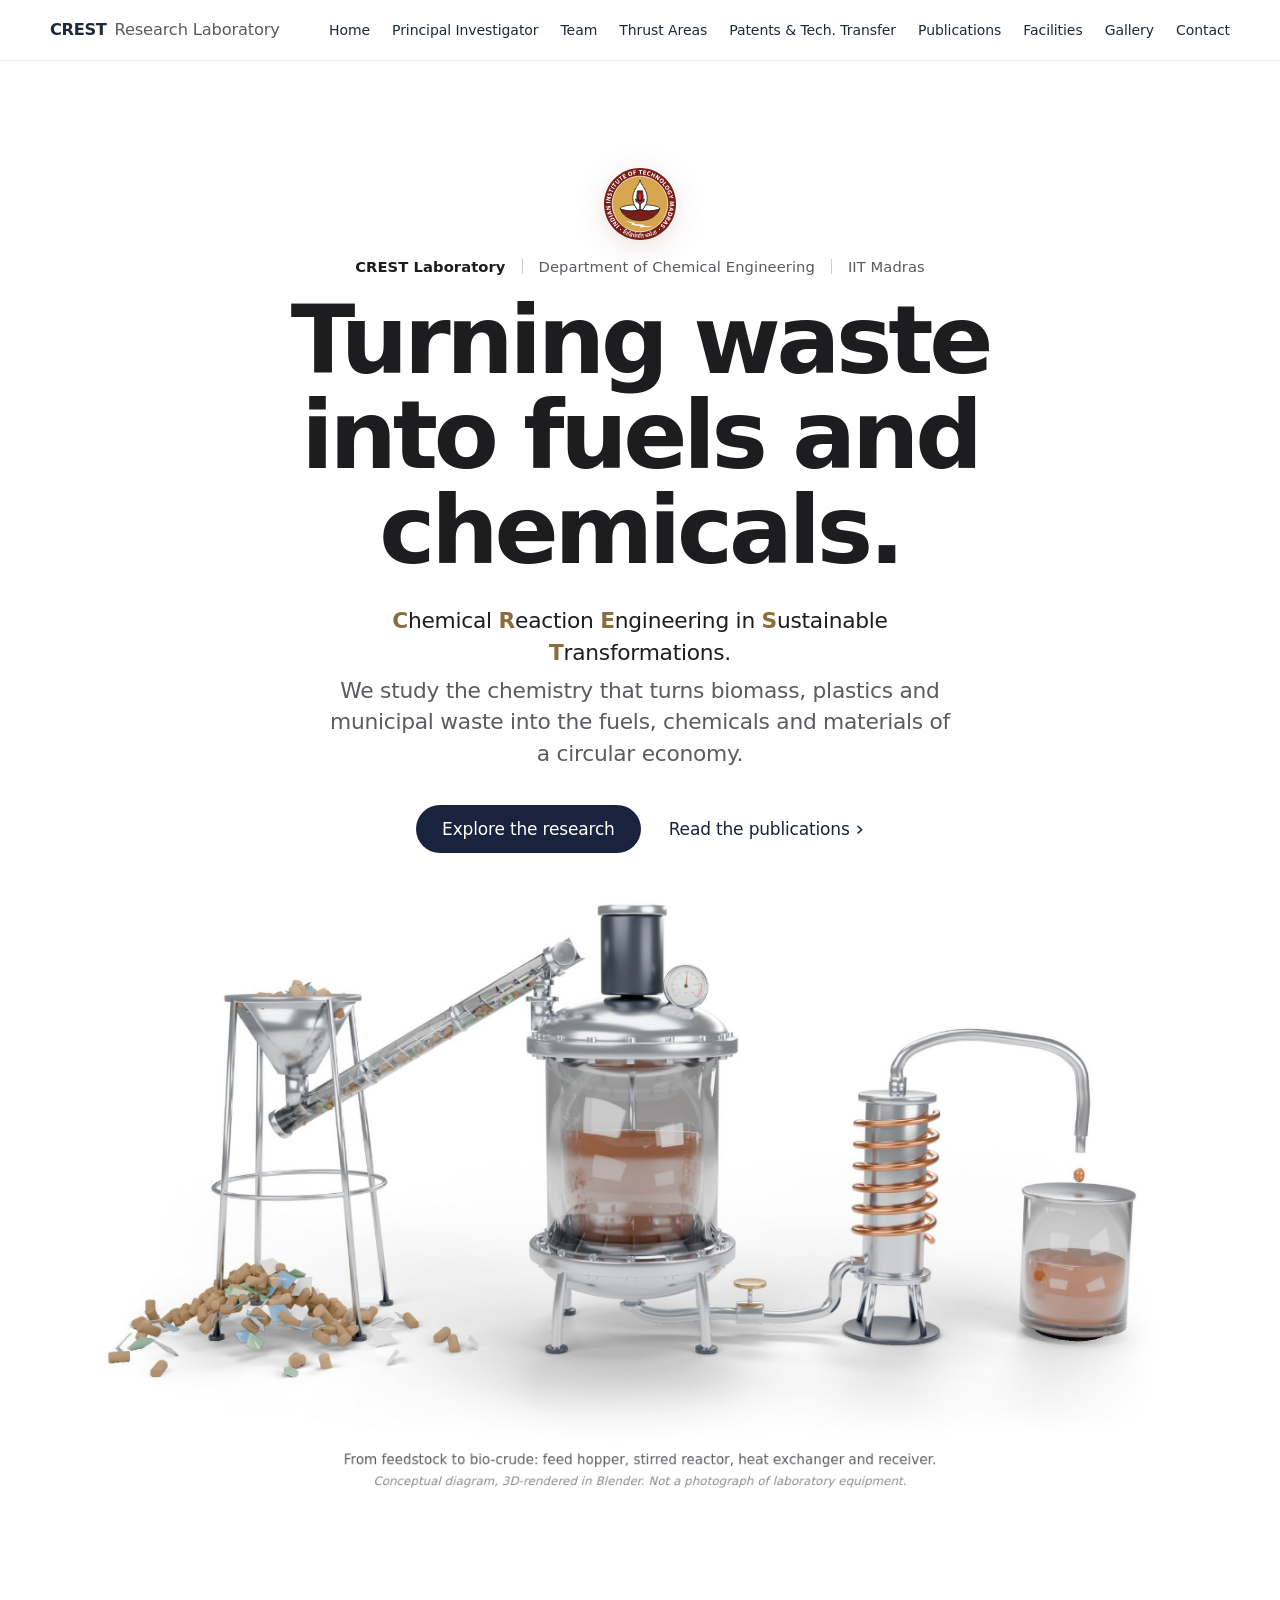
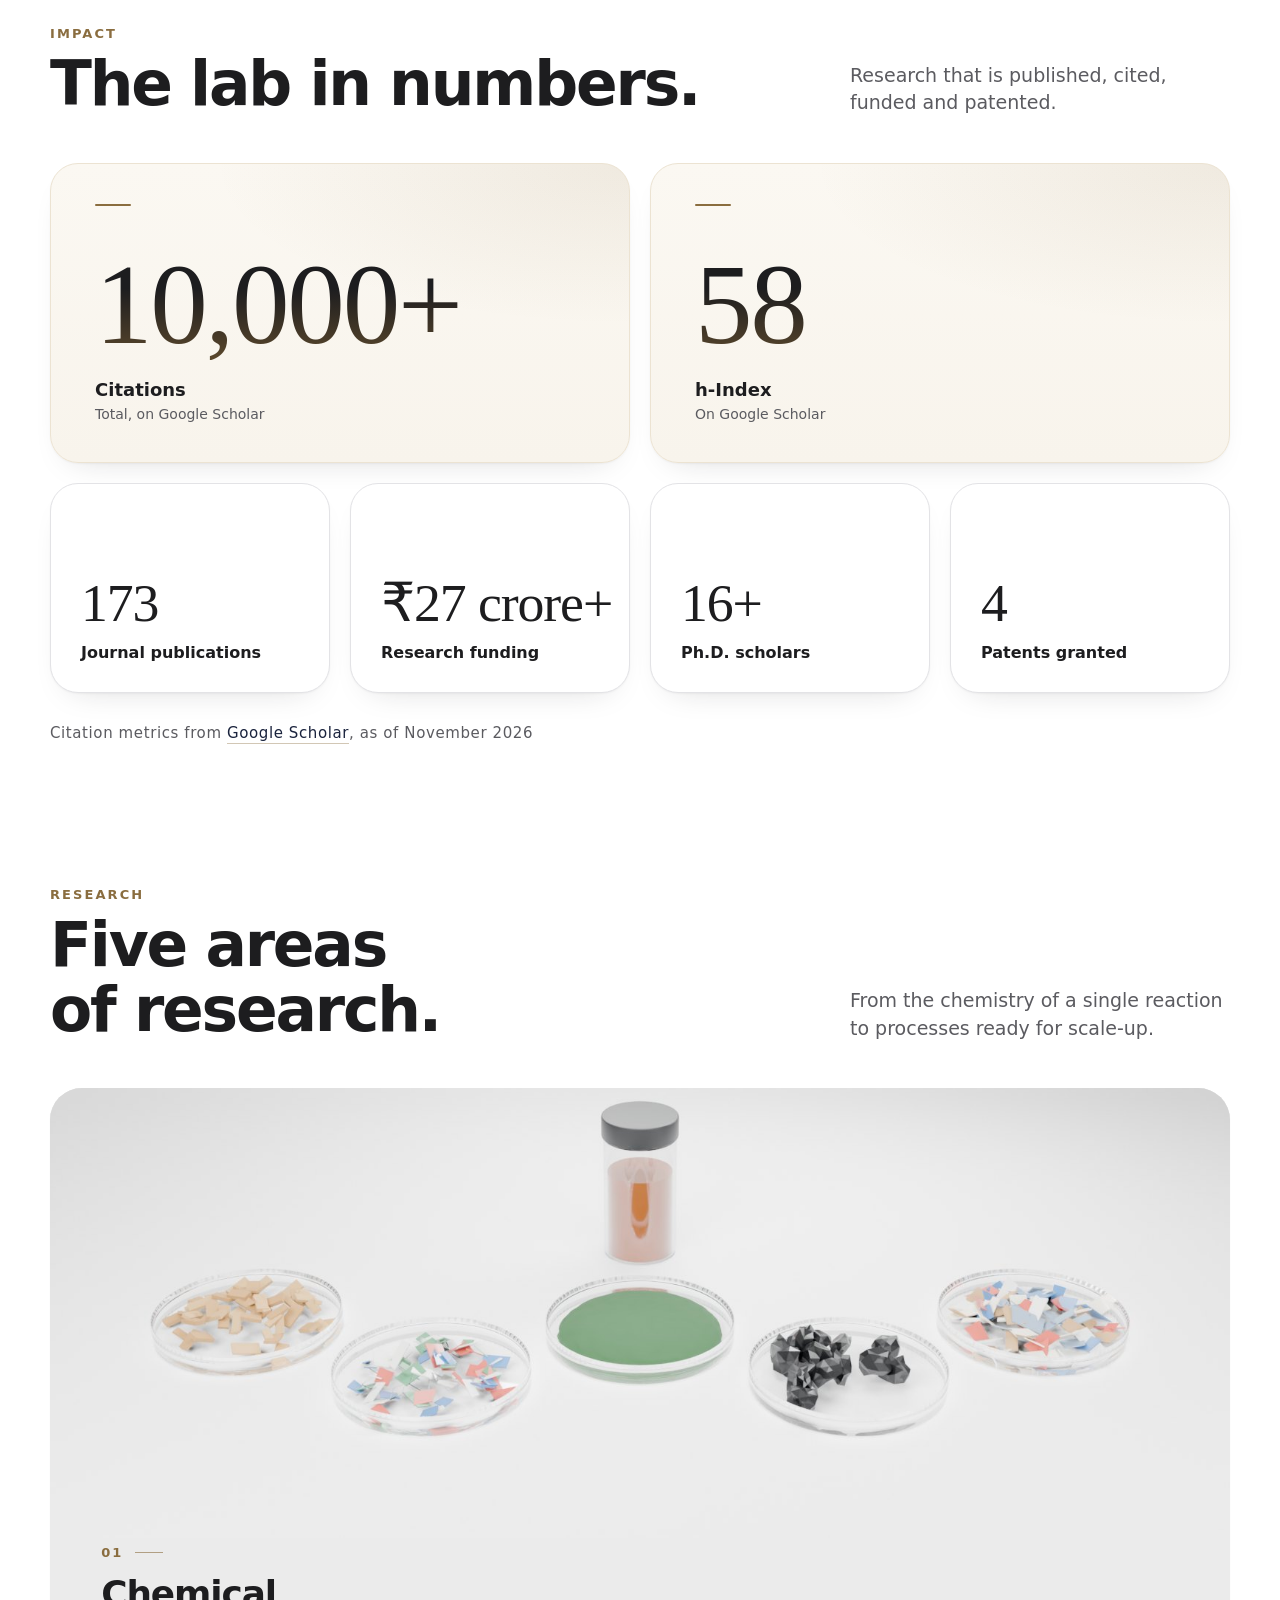
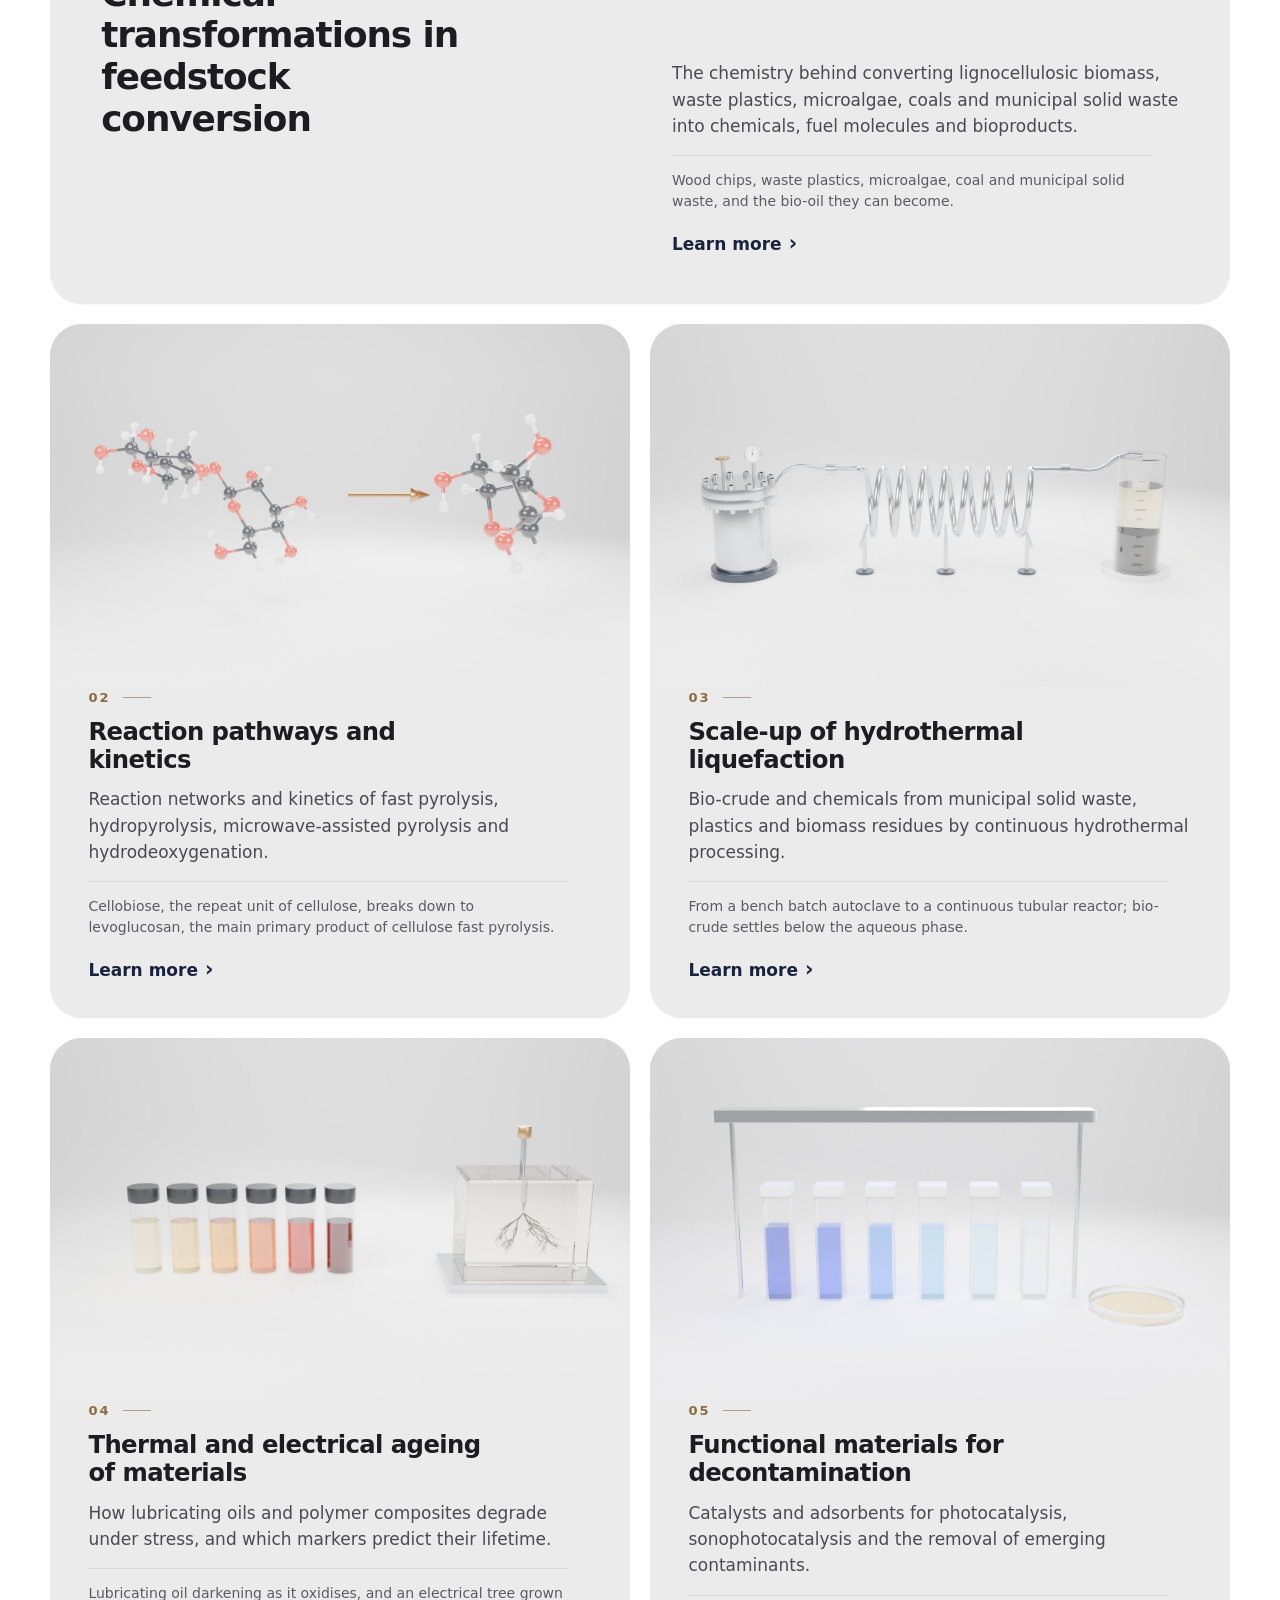
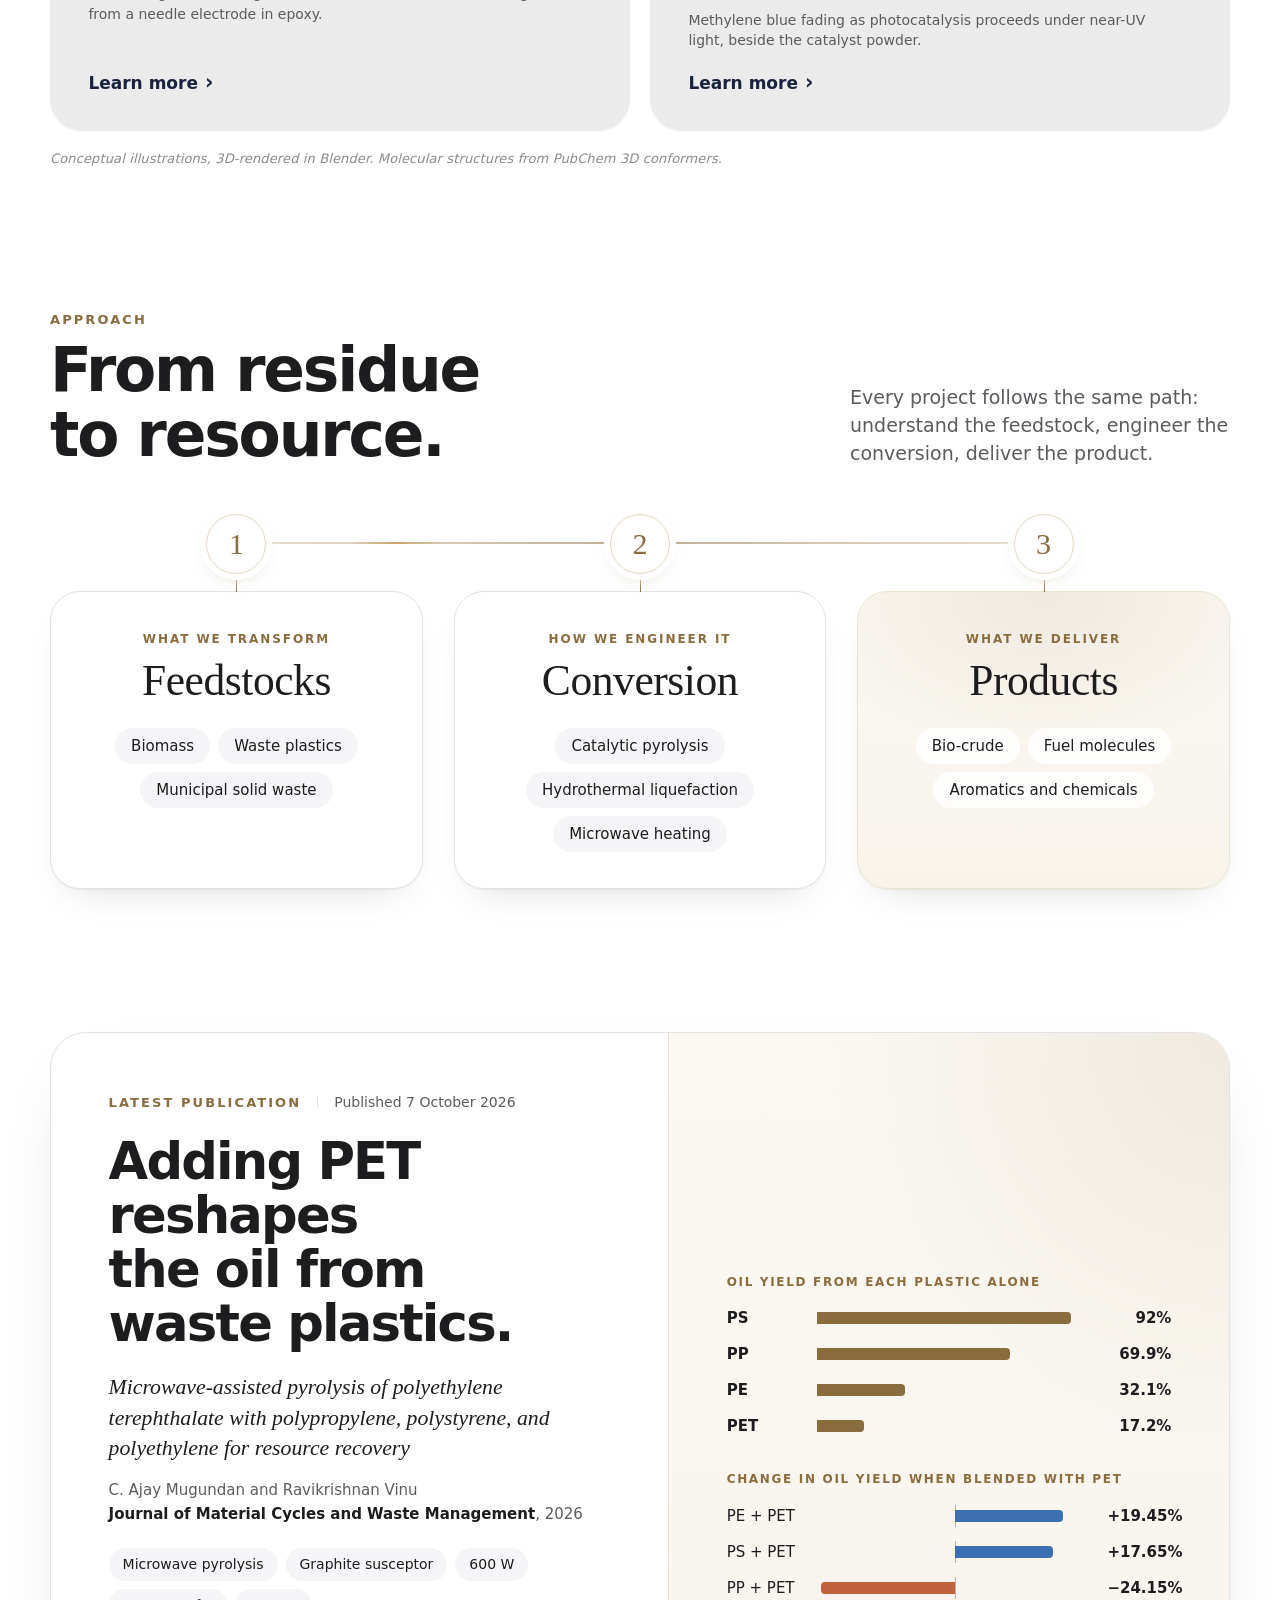
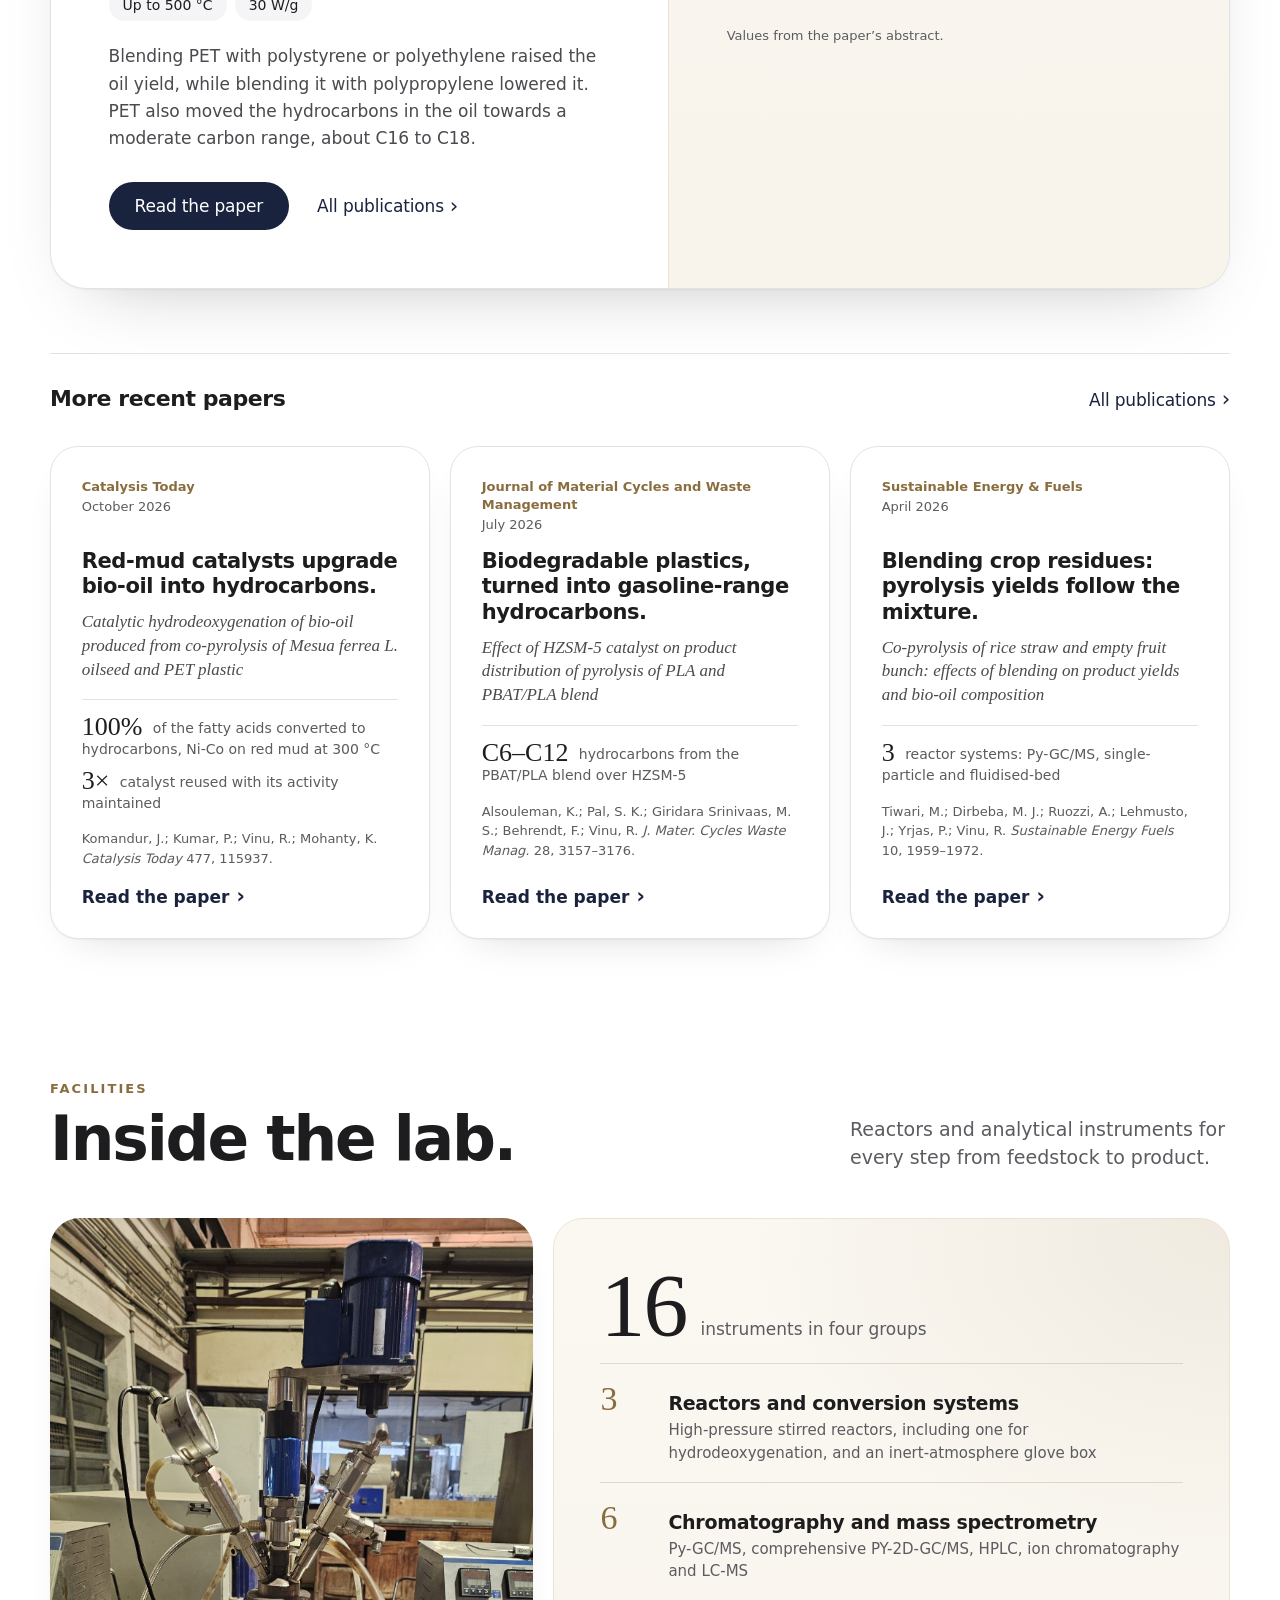
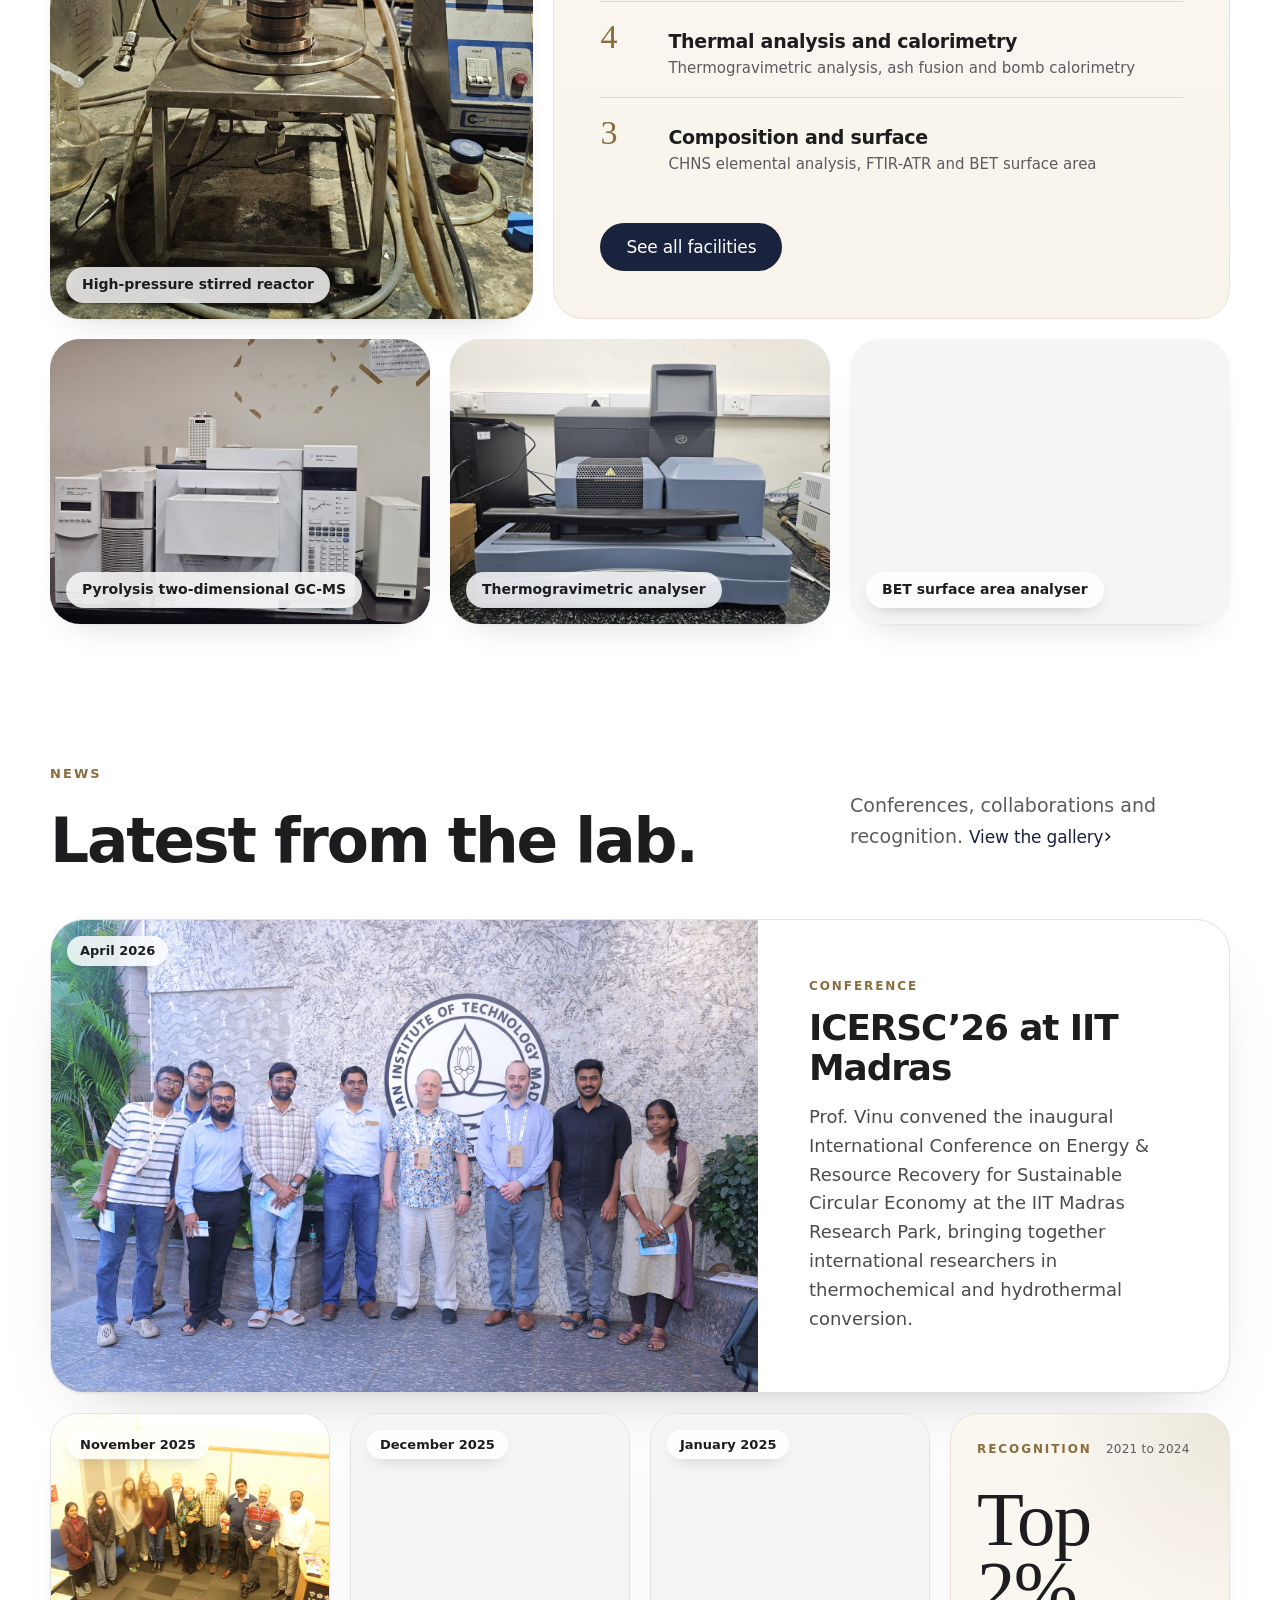
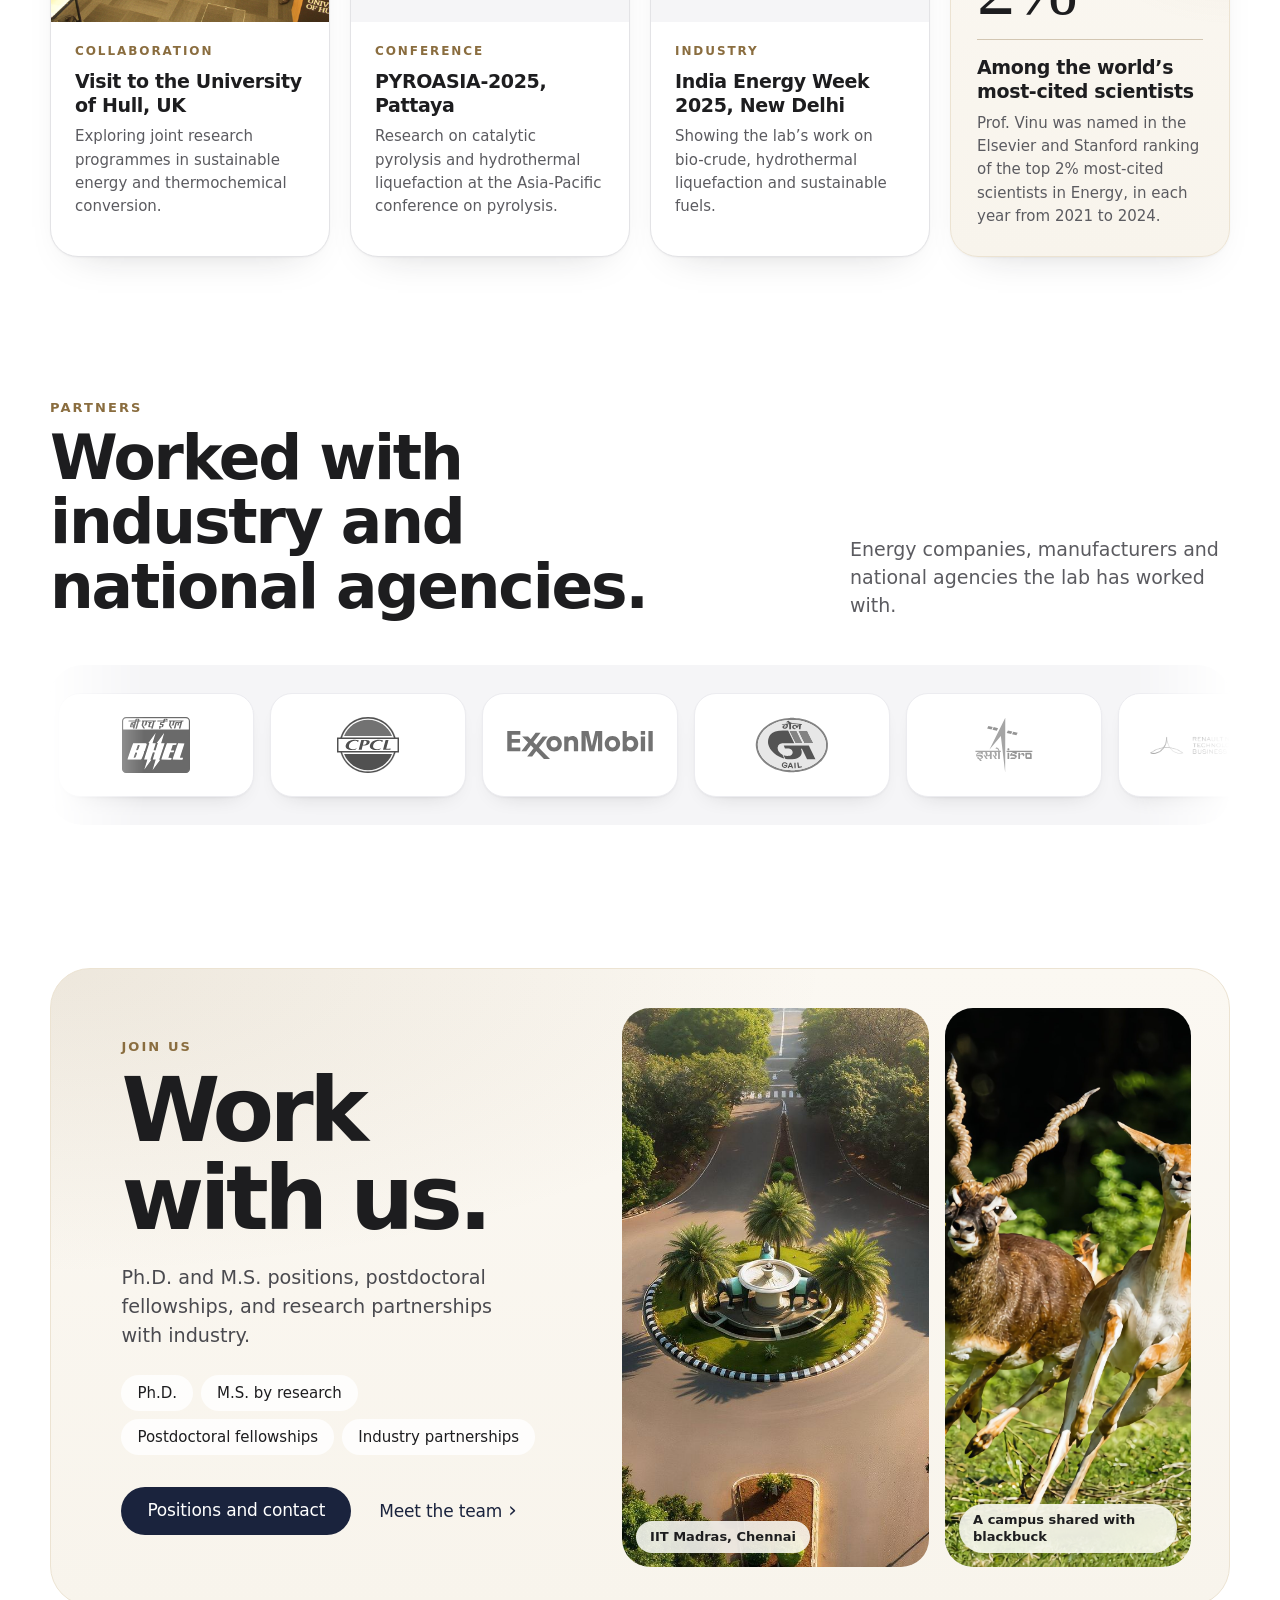
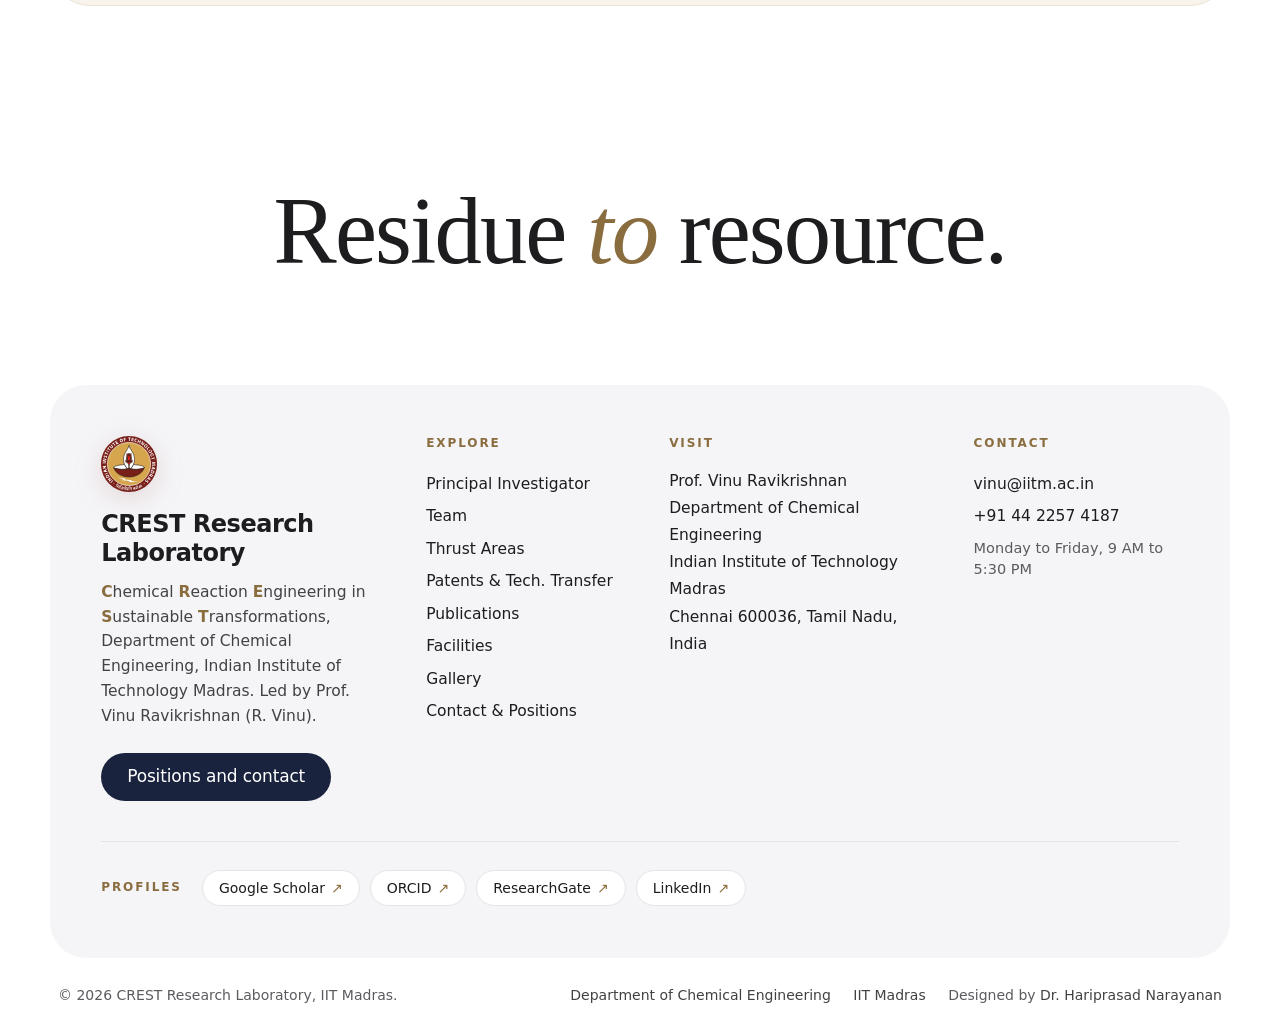
==== commit be4f33d8: "SEO: titles, descriptions and search names" ====
--- a/index.html
+++ b/index.html
@@ -1,608 +1,648 @@
-<!DOCTYPE html>
-<html lang="en">
-
-<head>
-  <meta charset="UTF-8">
-  <meta http-equiv="Content-Security-Policy" content="default-src 'self'; script-src 'self'; style-src 'self' 'unsafe-inline' https://fonts.googleapis.com https://cdnjs.cloudflare.com; font-src 'self' data: https://fonts.gstatic.com https://cdnjs.cloudflare.com; img-src 'self' data:; connect-src 'self'; frame-src https://www.openstreetmap.org; object-src 'none'; base-uri 'self'; form-action 'self'; upgrade-insecure-requests">
-  <meta name="robots" content="index, follow, noai, noimageai">
-  <meta name="theme-color" content="#ffffff">
-  <link rel="canonical" href="https://crestgroupiitm.github.io/">
-  <link rel="icon" href="favicon.ico" sizes="32x32">
-  <link rel="icon" href="favicon.svg" type="image/svg+xml">
-  <link rel="apple-touch-icon" href="apple-touch-icon.png">
-  <meta name="referrer" content="strict-origin-when-cross-origin">
-  <meta name="viewport" content="width=device-width, initial-scale=1.0">
-
-  <title>CREST Research Laboratory | Professor Vinu Ravikrishnan | IIT Madras</title>
-  <meta name="description"
-    content="Research on pyrolysis, hydrothermal liquefaction and catalysis that turns biomass, waste plastics and municipal solid waste into fuels and chemicals, at IIT Madras.">
-  <!-- Open Graph / Twitter card: generated by tools/set_social_tags.py -->
-  <meta property="og:type" content="website">
-  <meta property="og:site_name" content="CREST Research Laboratory">
-  <meta property="og:title" content="CREST Research Laboratory | Professor Vinu Ravikrishnan | IIT Madras">
-  <meta property="og:description" content="Research on pyrolysis, hydrothermal liquefaction and catalysis that turns biomass, waste plastics and municipal solid waste into fuels and chemicals, at IIT Madras.">
-  <meta property="og:url" content="https://crestgroupiitm.github.io/">
-  <meta property="og:image" content="https://crestgroupiitm.github.io/Assests/og-image.jpg">
-  <meta property="og:image:width" content="1200">
-  <meta property="og:image:height" content="630">
-  <meta property="og:image:alt" content="CREST Research Laboratory, IIT Madras. Prof. Vinu Ravikrishnan.">
-  <meta name="twitter:card" content="summary_large_image">
-  <meta name="twitter:title" content="CREST Research Laboratory | Professor Vinu Ravikrishnan | IIT Madras">
-  <meta name="twitter:description" content="Research on pyrolysis, hydrothermal liquefaction and catalysis that turns biomass, waste plastics and municipal solid waste into fuels and chemicals, at IIT Madras.">
-  <meta name="twitter:image" content="https://crestgroupiitm.github.io/Assests/og-image.jpg">
-  <meta name="twitter:image:alt" content="CREST Research Laboratory, IIT Madras. Prof. Vinu Ravikrishnan.">
-  <!-- /Open Graph -->
-  <!-- Google Fonts -->
-  <link rel="preconnect" href="https://fonts.googleapis.com">
-  <link rel="preconnect" href="https://fonts.gstatic.com" crossorigin>
-  <link rel="stylesheet" href="https://fonts.googleapis.com/css2?family=Geist:wght@400;500;600;700&family=Instrument+Serif:ital@0;1&display=swap">
-
-  <!-- FontAwesome Icons -->
-  <link rel="stylesheet" href="https://cdnjs.cloudflare.com/ajax/libs/font-awesome/6.4.0/css/all.min.css" integrity="sha512-iecdLmaskl7CVkqkXNQ/ZH/XLlvWZOJyj7Yy7tcenmpD1ypASozpmT/E0iPtmFIB46ZmdtAc9eNBvH0H/ZpiBw==" crossorigin="anonymous" referrerpolicy="no-referrer">
-
-  <!-- Custom Styles -->
-  <link rel="stylesheet" href="style.css">
-  <link rel="stylesheet" href="home.css">
-  <script src="js/pages/home-head.js"></script>
-  <script type="application/ld+json">
-{
-  "@context": "https://schema.org",
-  "@graph": [
-    {
-      "@type": "WebSite",
-      "@id": "https://crestgroupiitm.github.io/#website",
-      "url": "https://crestgroupiitm.github.io/",
-      "name": "CREST Research Laboratory",
-      "alternateName": "CREST Lab, IIT Madras",
-      "inLanguage": "en",
-      "publisher": {
-        "@id": "https://crestgroupiitm.github.io/#lab"
-      }
-    },
-    {
-      "@type": "ResearchOrganization",
-      "@id": "https://crestgroupiitm.github.io/#lab",
-      "name": "CREST Research Laboratory",
-      "alternateName": "Chemical Reaction Engineering in Sustainable Transformations (CREST) Laboratory",
-      "url": "https://crestgroupiitm.github.io/",
-      "logo": "https://crestgroupiitm.github.io/icon-512.png",
-      "image": "https://crestgroupiitm.github.io/Assests/og-image.jpg",
-      "parentOrganization": {
-        "@type": "CollegeOrUniversity",
-        "name": "Indian Institute of Technology Madras",
-        "url": "https://www.iitm.ac.in"
-      },
-      "address": {
-        "@type": "PostalAddress",
-        "streetAddress": "Department of Chemical Engineering, IIT Madras",
-        "addressLocality": "Chennai",
-        "addressRegion": "Tamil Nadu",
-        "postalCode": "600036",
-        "addressCountry": "IN"
-      },
-      "employee": {
-        "@id": "https://crestgroupiitm.github.io/pi#person"
-      }
-    }
-  ]
-}
-  </script>
-</head>
-
-<body class="home hx">
-
-  <a class="hx-skip" href="#main">Skip to content</a>
-
-  <!-- Mobile Nav Overlay -->
-  <div class="mobile-nav-overlay" id="mobileNavOverlay"></div>
-
-  <!-- Navigation -->
-  <nav class="navbar navbar-alt hx-nav">
-    <div class="nav-container">
-      <a href="/" class="logo" aria-label="CREST Research Laboratory, home">
-        <span>CREST</span><span class="hx-logo-sub">Research Laboratory</span>
-      </a>
-      <ul class="nav-links" id="navLinks">
-        <span class="mobile-nav-logo">Menu</span>
-        <button class="mobile-nav-close" id="mobileNavClose" aria-label="Close menu"><i class="fa-solid fa-xmark"></i></button>
-        <li><a href="/" class="active" aria-current="page">Home</a></li>
-        <li><a href="/pi">Principal Investigator</a></li>
-        <li><a href="/team">Team</a></li>
-        <li><a href="/thrust-areas">Thrust Areas</a></li>
-        <li><a href="/research">Patents &amp; Tech. Transfer</a></li>
-        <li><a href="/publications">Publications</a></li>
-        <li><a href="/facilities">Facilities</a></li>
-        <li><a href="/gallery">Gallery</a></li>
-        <li><a href="/contact">Contact</a></li>
-        <li class="mobile-nav-extra">
-          <p>Get in touch</p>
-          <a href="#" class="email-protect" data-mx="bmkuY2EubXRpaUB1bml2"></a>
-          <a href="tel:+914422574187">+91 44 2257 4187</a>
-        </li>
-      </ul>
-      <button type="button" class="menu-toggle" id="menuToggle" aria-label="Open menu">
-        <i class="fa-solid fa-bars"></i>
-      </button>
-    </div>
-  </nav>
-
-  <main id="main">
-
-    <!-- 1. Hero -->
-    <section class="hx-hero" id="home" aria-labelledby="hx-hero-title">
-      <div class="hx-wrap hx-hero-text">
-        <div class="hx-hero-brand">
-          <img class="hx-hero-seal" src="images/IIT_Madras_Logo.svg" width="300" height="300" alt="IIT Madras logo">
-          <p class="hx-hero-name"><span>CREST Laboratory</span><span>Department of Chemical Engineering</span><span>IIT Madras</span></p>
-        </div>
-        <h1 id="hx-hero-title" class="hx-hero-title">Turning waste into fuels and chemicals.</h1>
-        <p class="hx-hero-lead"><span class="hx-acronym"><b class="hx-acr">C</b>hemical <b class="hx-acr">R</b>eaction <b class="hx-acr">E</b>ngineering in <b class="hx-acr">S</b>ustainable <b class="hx-acr">T</b>ransformations.</span> We study the chemistry that turns biomass, plastics and municipal waste into the fuels, chemicals and materials of a circular economy.</p>
-        <div class="hx-actions">
-          <a class="hx-btn" href="/thrust-areas">Explore the research</a>
-          <a class="hx-link" href="/publications">Read the publications</a>
-        </div>
-      </div>
-      <figure class="hx-wrap hx-hero-figure hx-hero-figure--render" data-grow>
-        <div class="hx-hero-render">
-          <img src="Assests/images/home/hero-process.jpg"
-               width="2400" height="1260" fetchpriority="high"
-               alt="Illustration of a conversion process: biomass pellets and shredded plastic fed from a hopper into a stirred glass reactor, then through a copper-coil heat exchanger, with amber bio-crude collecting in a glass receiver">
-        </div>
-        <figcaption>From feedstock to bio-crude: feed hopper, stirred reactor, heat exchanger and receiver.<span class="hx-fig-note">Conceptual diagram, 3D-rendered in Blender. Not a photograph of laboratory equipment.</span></figcaption>
-      </figure>
-    </section>
-
-    <!-- 2. The lab in numbers -->
-    <section class="hx-section hx-numbers" id="impact" aria-labelledby="hx-numbers-title">
-      <div class="hx-wrap">
-        <div class="hx-numbers-head" data-reveal>
-          <p class="hx-kicker">Impact</p>
-          <h2 id="hx-numbers-title" class="hx-h2">The lab in numbers.</h2>
-          <p class="hx-numbers-lead">Research that is published, cited, funded and patented.</p>
-        </div>
-        <div class="hx-figures" role="list" data-reveal data-countup>
-          <div class="hx-figure hx-figure--lead" role="listitem"><strong>10,000+</strong>
-            <span>Citations</span><small>Total, on Google Scholar</small></div>
-          <div class="hx-figure hx-figure--lead" role="listitem"><strong>58</strong>
-            <span>h&#8209;Index</span><small>On Google Scholar</small></div>
-          <div class="hx-figure" role="listitem"><strong>173</strong>
-            <span>Journal publications</span></div>
-          <div class="hx-figure" role="listitem"><strong>&#8377;27 crore+</strong>
-            <span>Research funding</span></div>
-          <div class="hx-figure" role="listitem"><strong>16+</strong>
-            <span>Ph.D. scholars</span></div>
-          <div class="hx-figure" role="listitem"><strong>4</strong>
-            <span>Patents granted</span></div>
-        </div>
-        <p class="hx-note metrics-asof">Citation metrics from <a href="https://scholar.google.com/citations?hl=en&amp;user=gAIc9hEAAAAJ" target="_blank" rel="noopener noreferrer">Google Scholar</a>, as of November 2026</p>
-      </div>
-    </section>
-
-    <!-- 3. Five research areas -->
-    <section class="hx-section hx-areas" id="research-pillars" aria-labelledby="hx-areas-title">
-      <div class="hx-wrap">
-        <header class="hx-section-head" data-reveal>
-          <p class="hx-kicker">Research</p>
-          <h2 id="hx-areas-title" class="hx-h2">Five areas of research.</h2>
-          <p class="hx-section-lead">From the chemistry of a single reaction to processes ready for scale-up.</p>
-        </header>
-        <ol class="hx-bento">
-          <li class="hx-tile hx-tile--a" data-reveal>
-            <a href="/thrust-areas#thrust-01">
-              <div class="hx-tile-media"><img src="Assests/images/home/area-01.jpg" width="1600" height="1000" loading="lazy" decoding="async" alt="Wood chips, shredded waste plastics, dried microalgae, coal and municipal solid waste in glass dishes, with a vial of bio-oil behind them"></div>
-              <div class="hx-tile-text">
-                <span class="hx-area-no">01</span>
-                <h3>Chemical transformations in feedstock conversion</h3>
-                <p>The chemistry behind converting lignocellulosic biomass, waste plastics, microalgae, coals and municipal solid waste into chemicals, fuel molecules and bioproducts.</p>
-                <p class="hx-tile-fig">Wood chips, waste plastics, microalgae, coal and municipal solid waste, and the bio-oil they can become.</p>
-                <span class="hx-more">Learn more</span>
-              </div>
-            </a>
-          </li>
-          <li class="hx-tile hx-tile--b" data-reveal>
-            <a href="/thrust-areas#thrust-02">
-              <div class="hx-tile-media"><img src="Assests/images/home/area-02.jpg" width="1600" height="1000" loading="lazy" decoding="async" alt="Ball-and-stick models of cellobiose and levoglucosan with a gold reaction arrow between them"></div>
-              <div class="hx-tile-text">
-                <span class="hx-area-no">02</span>
-                <h3>Reaction pathways and kinetics</h3>
-                <p>Reaction networks and kinetics of fast pyrolysis, hydropyrolysis, microwave-assisted pyrolysis and hydrodeoxygenation.</p>
-                <p class="hx-tile-fig">Cellobiose, the repeat unit of cellulose, breaks down to levoglucosan, the main primary product of cellulose fast pyrolysis.</p>
-                <span class="hx-more">Learn more</span>
-              </div>
-            </a>
-          </li>
-          <li class="hx-tile hx-tile--c" data-reveal>
-            <a href="/thrust-areas#thrust-03">
-              <div class="hx-tile-media"><img src="Assests/images/home/area-03.jpg" width="1600" height="1000" loading="lazy" decoding="async" alt="A bench batch autoclave connected to a continuous coiled tubular reactor, feeding a graduated cylinder where dark bio-crude has settled below a pale aqueous phase"></div>
-              <div class="hx-tile-text">
-                <span class="hx-area-no">03</span>
-                <h3>Scale-up of hydrothermal liquefaction</h3>
-                <p>Bio-crude and chemicals from municipal solid waste, plastics and biomass residues by continuous hydrothermal processing.</p>
-                <p class="hx-tile-fig">From a bench batch autoclave to a continuous tubular reactor; bio-crude settles below the aqueous phase.</p>
-                <span class="hx-more">Learn more</span>
-              </div>
-            </a>
-          </li>
-          <li class="hx-tile hx-tile--d" data-reveal>
-            <a href="/thrust-areas#thrust-04">
-              <div class="hx-tile-media"><img src="Assests/images/home/area-04.jpg" width="1600" height="1000" loading="lazy" decoding="async" alt="Six vials of lubricating oil from pale straw to dark brown, beside a clear epoxy block with a branched electrical tree grown from a needle electrode"></div>
-              <div class="hx-tile-text">
-                <span class="hx-area-no">04</span>
-                <h3>Thermal and electrical ageing of materials</h3>
-                <p>How lubricating oils and polymer composites degrade under stress, and which markers predict their lifetime.</p>
-                <p class="hx-tile-fig">Lubricating oil darkening as it oxidises, and an electrical tree grown from a needle electrode in epoxy.</p>
-                <span class="hx-more">Learn more</span>
-              </div>
-            </a>
-          </li>
-          <li class="hx-tile hx-tile--e" data-reveal>
-            <a href="/thrust-areas#thrust-05">
-              <div class="hx-tile-media"><img src="Assests/images/home/area-05.jpg" width="1600" height="1000" loading="lazy" decoding="async" alt="Six cuvettes of methylene blue fading from deep blue to clear beneath a violet near-UV light bar, beside a dish of pale-yellow photocatalyst powder"></div>
-              <div class="hx-tile-text">
-                <span class="hx-area-no">05</span>
-                <h3>Functional materials for decontamination</h3>
-                <p>Catalysts and adsorbents for photocatalysis, sonophotocatalysis and the removal of emerging contaminants.</p>
-                <p class="hx-tile-fig">Methylene blue fading as photocatalysis proceeds under near-UV light, beside the catalyst powder.</p>
-                <span class="hx-more">Learn more</span>
-              </div>
-            </a>
-          </li>
-        </ol>
-        <p class="hx-fig-note hx-areas-note">Conceptual illustrations, 3D-rendered in Blender. Molecular structures from PubChem 3D conformers.</p>
-      </div>
-    </section>
-
-    <!-- 4. From residue to resource -->
-    <section class="hx-section hx-path" id="about" aria-labelledby="hx-path-title">
-      <div class="hx-wrap">
-        <header class="hx-section-head" data-reveal>
-          <p class="hx-kicker">Approach</p>
-          <h2 id="hx-path-title" class="hx-h2">From residue to resource.</h2>
-          <p class="hx-section-lead">Every project follows the same path: understand the feedstock, engineer the conversion, deliver the product.</p>
-        </header>
-        <ol class="hx-steps" data-reveal>
-          <li class="hx-step hx-step--1">
-            <span class="hx-step-no" aria-hidden="true">1</span>
-            <p class="hx-step-q">What we transform</p>
-            <h3>Feedstocks</h3>
-            <ul class="hx-chips"><li>Biomass</li><li>Waste plastics</li><li>Municipal solid waste</li></ul>
-          </li>
-          <li class="hx-step hx-step--2">
-            <span class="hx-step-no" aria-hidden="true">2</span>
-            <p class="hx-step-q">How we engineer it</p>
-            <h3>Conversion</h3>
-            <ul class="hx-chips"><li>Catalytic pyrolysis</li><li>Hydrothermal liquefaction</li><li>Microwave heating</li></ul>
-          </li>
-          <li class="hx-step hx-step--3">
-            <span class="hx-step-no" aria-hidden="true">3</span>
-            <p class="hx-step-q">What we deliver</p>
-            <h3>Products</h3>
-            <ul class="hx-chips"><li>Bio-crude</li><li>Fuel molecules</li><li>Aromatics and chemicals</li></ul>
-          </li>
-        </ol>
-      </div>
-    </section>
-
-    <!-- 5. One recent paper -->
-    <section class="hx-section hx-paper" aria-labelledby="hx-paper-title">
-      <div class="hx-wrap">
-        <article class="hx-pub" data-reveal>
-          <div class="hx-pub-text">
-            <p class="hx-pub-meta"><span class="hx-kicker">Latest publication</span><span class="hx-pub-date">Published 7 October 2026</span></p>
-            <h2 id="hx-paper-title" class="hx-h2">Adding PET reshapes the oil from waste plastics.</h2>
-            <p class="hx-paper-cite">Microwave-assisted pyrolysis of polyethylene terephthalate with polypropylene, polystyrene, and polyethylene for resource recovery</p>
-            <p class="hx-paper-by">C. Ajay Mugundan and Ravikrishnan Vinu<br><cite>Journal of Material Cycles and Waste Management</cite>, 2026</p>
-            <ul class="hx-chips hx-pub-chips" aria-label="Conditions">
-              <li>Microwave pyrolysis</li><li>Graphite susceptor</li><li>600 W</li><li>Up to 500&nbsp;&deg;C</li><li>30 W/g</li>
-            </ul>
-            <p class="hx-pub-summary">Blending PET with polystyrene or polyethylene raised the oil yield, while blending it with polypropylene lowered it. PET also moved the hydrocarbons in the oil towards a moderate carbon range, about C16 to C18.</p>
-            <div class="hx-actions">
-              <a class="hx-btn" href="https://doi.org/10.1007/s10163-026-02743-9" target="_blank" rel="noopener noreferrer">Read the paper</a>
-              <a class="hx-link" href="/publications">All publications</a>
-            </div>
-          </div>
-          <div class="hx-pub-data">
-            <figure class="hx-chart">
-              <figcaption>Oil yield from each plastic alone</figcaption>
-              <ul class="hx-bars">
-              <li><span class="hx-bar-label"><abbr title="Polystyrene">PS</abbr></span><span class="hx-bar-track"><span class="hx-bar" style="--v:0.920"></span></span><span class="hx-bar-val">92%</span></li>
-              <li><span class="hx-bar-label"><abbr title="Polypropylene">PP</abbr></span><span class="hx-bar-track"><span class="hx-bar" style="--v:0.699"></span></span><span class="hx-bar-val">69.9%</span></li>
-              <li><span class="hx-bar-label"><abbr title="Polyethylene">PE</abbr></span><span class="hx-bar-track"><span class="hx-bar" style="--v:0.321"></span></span><span class="hx-bar-val">32.1%</span></li>
-              <li><span class="hx-bar-label"><abbr title="Polyethylene terephthalate">PET</abbr></span><span class="hx-bar-track"><span class="hx-bar" style="--v:0.172"></span></span><span class="hx-bar-val">17.2%</span></li>
-              </ul>
-            </figure>
-            <figure class="hx-chart">
-              <figcaption>Change in oil yield when blended with PET</figcaption>
-              <ul class="hx-divs">
-              <li class="is-up"><span class="hx-bar-label">PE + PET</span><span class="hx-div-track"><span class="hx-div-bar" style="--v:0.778"></span></span><span class="hx-bar-val">+19.45%</span></li>
-              <li class="is-up"><span class="hx-bar-label">PS + PET</span><span class="hx-div-track"><span class="hx-div-bar" style="--v:0.706"></span></span><span class="hx-bar-val">+17.65%</span></li>
-              <li class="is-down"><span class="hx-bar-label">PP + PET</span><span class="hx-div-track"><span class="hx-div-bar" style="--v:0.966"></span></span><span class="hx-bar-val">&minus;24.15%</span></li>
-              </ul>
-            </figure>
-            <p class="hx-chart-note">Values from the paper&rsquo;s abstract.</p>
-          </div>
-        </article>
-        <div class="hx-pub-row-head" data-reveal>
-          <h3 class="hx-pub-row-title">More recent papers</h3>
-          <a class="hx-link" href="/publications">All publications</a>
-        </div>
-        <ol class="hx-pub-more">
-          <li class="hx-pubcard" data-reveal>
-            <a href="https://doi.org/10.1016/j.cattod.2026.115937" target="_blank" rel="noopener noreferrer">
-              <p class="hx-pubcard-meta"><span>Catalysis Today</span><span>October 2026</span></p>
-              <h3>Red-mud catalysts upgrade bio-oil into hydrocarbons.</h3>
-              <p class="hx-pubcard-title">Catalytic hydrodeoxygenation of bio-oil produced from co-pyrolysis of <em>Mesua ferrea</em> L. oilseed and PET plastic</p>
-              <ul class="hx-pubcard-facts"><li><strong>100%</strong> of the fatty acids converted to hydrocarbons, Ni-Co on red mud at 300&nbsp;&deg;C</li><li><strong>3&times;</strong> catalyst reused with its activity maintained</li></ul>
-              <p class="hx-pubcard-by">Komandur, J.; Kumar, P.; Vinu, R.; Mohanty, K. <cite>Catalysis Today</cite> 477, 115937.</p>
-              <span class="hx-more">Read the paper</span>
-            </a>
-          </li>
-          <li class="hx-pubcard" data-reveal>
-            <a href="https://doi.org/10.1007/s10163-026-02602-7" target="_blank" rel="noopener noreferrer">
-              <p class="hx-pubcard-meta"><span>Journal of Material Cycles and Waste Management</span><span>July 2026</span></p>
-              <h3>Biodegradable plastics, turned into gasoline-range hydrocarbons.</h3>
-              <p class="hx-pubcard-title">Effect of HZSM-5 catalyst on product distribution of pyrolysis of PLA and PBAT/PLA blend</p>
-              <ul class="hx-pubcard-facts"><li><strong>C6&ndash;C12</strong> hydrocarbons from the PBAT/PLA blend over HZSM-5</li></ul>
-              <p class="hx-pubcard-by">Alsouleman, K.; Pal, S. K.; Giridara Srinivaas, M. S.; Behrendt, F.; Vinu, R. <cite>J. Mater. Cycles Waste Manag.</cite> 28, 3157&ndash;3176.</p>
-              <span class="hx-more">Read the paper</span>
-            </a>
-          </li>
-          <li class="hx-pubcard" data-reveal>
-            <a href="https://doi.org/10.1039/d5se01603g" target="_blank" rel="noopener noreferrer">
-              <p class="hx-pubcard-meta"><span>Sustainable Energy &amp; Fuels</span><span>April 2026</span></p>
-              <h3>Blending crop residues: pyrolysis yields follow the mixture.</h3>
-              <p class="hx-pubcard-title">Co-pyrolysis of rice straw and empty fruit bunch: effects of blending on product yields and bio-oil composition</p>
-              <ul class="hx-pubcard-facts"><li><strong>3</strong> reactor systems: Py-GC/MS, single-particle and fluidised-bed</li></ul>
-              <p class="hx-pubcard-by">Tiwari, M.; Dirbeba, M. J.; Ruozzi, A.; Lehmusto, J.; Yrjas, P.; Vinu, R. <cite>Sustainable Energy Fuels</cite> 10, 1959&ndash;1972.</p>
-              <span class="hx-more">Read the paper</span>
-            </a>
-          </li>
-        </ol>
-      </div>
-    </section>
-
-    <!-- 6. Inside the lab -->
-    <section class="hx-section hx-lab" aria-labelledby="hx-lab-title">
-      <div class="hx-wrap">
-        <header class="hx-section-head" data-reveal>
-          <p class="hx-kicker">Facilities</p>
-          <h2 id="hx-lab-title" class="hx-h2">Inside the lab.</h2>
-          <p class="hx-section-lead">Reactors and analytical instruments for every step from feedstock to product.</p>
-        </header>
-        <div class="hx-lab-feature" data-reveal>
-          <figure class="hx-lab-card hx-lab-card--hero">
-            <img src="Assests/images/Equipment photos/High pressure stirred reactor - 2.jpg" width="1440" height="1920" loading="lazy" decoding="async"
-                 alt="High-pressure stirred reactor with its stirrer drive and pressure lines">
-            <figcaption>High-pressure stirred reactor</figcaption>
-          </figure>
-          <div class="hx-lab-panel">
-            <p class="hx-lab-total"><strong>16</strong><span>instruments in four groups</span></p>
-            <ol class="hx-lab-groups">
-              <li><strong>3</strong><div><h3>Reactors and conversion systems</h3><p>High-pressure stirred reactors, including one for hydrodeoxygenation, and an inert-atmosphere glove box</p></div></li>
-              <li><strong>6</strong><div><h3>Chromatography and mass spectrometry</h3><p>Py-GC/MS, comprehensive PY-2D-GC/MS, HPLC, ion chromatography and LC-MS</p></div></li>
-              <li><strong>4</strong><div><h3>Thermal analysis and calorimetry</h3><p>Thermogravimetric analysis, ash fusion and bomb calorimetry</p></div></li>
-              <li><strong>3</strong><div><h3>Composition and surface</h3><p>CHNS elemental analysis, FTIR-ATR and BET surface area</p></div></li>
-            </ol>
-            <a class="hx-btn" href="/facilities">See all facilities</a>
-          </div>
-        </div>
-        <div class="hx-lab-row" data-reveal>
-          <figure class="hx-lab-card">
-            <img src="Assests/images/Equipment photos/PY-2D-GCMS.jpg" width="1920" height="1440" loading="lazy" decoding="async" alt="Pyrolysis two-dimensional gas chromatography mass spectrometry system">
-            <figcaption>Pyrolysis two-dimensional GC-MS</figcaption>
-          </figure>
-          <figure class="hx-lab-card">
-            <img src="Assests/images/Equipment photos/Thermogravimetric analysis.jpg" width="1920" height="1440" loading="lazy" decoding="async" alt="Thermogravimetric analyser on a laboratory bench">
-            <figcaption>Thermogravimetric analyser</figcaption>
-          </figure>
-          <figure class="hx-lab-card">
-            <img src="Assests/images/Equipment photos/BET Analyzer.jpg" width="1440" height="1920" loading="lazy" decoding="async" alt="BET surface area analyser with its sample ports">
-            <figcaption>BET surface area analyser</figcaption>
-          </figure>
-        </div>
-      </div>
-    </section>
-
-    <!-- 7. News -->
-    <section class="hx-section hx-news" aria-labelledby="hx-news-title">
-      <div class="hx-wrap">
-        <header class="hx-section-head" data-reveal>
-          <p class="hx-kicker">News</p>
-          <h2 id="hx-news-title" class="hx-h2">Latest from the lab.</h2>
-          <p class="hx-section-lead">Conferences, collaborations and recognition. <a class="hx-link" href="/gallery">View the gallery</a></p>
-        </header>
-        <article class="hx-news-lead" data-reveal>
-          <div class="hx-news-photo">
-            <img src="Assests/images/Events and occasions/International Conference on Energy and Resource Recovery for Sustainable Circular Economy (ICERSC_26) - Apr 2026 -2.JPG"
-                 width="1920" height="1280" loading="lazy" decoding="async" alt="Delegates of ICERSC&rsquo;26 at IIT Madras" data-fallback-icon="fa-calendar">
-            <span class="hx-news-date">April 2026</span>
-          </div>
-          <div class="hx-news-lead-text">
-            <p class="hx-news-cat">Conference</p>
-            <h3>ICERSC&rsquo;26 at IIT Madras</h3>
-            <p>Prof. Vinu convened the inaugural International Conference on Energy &amp; Resource Recovery for Sustainable Circular Economy at the IIT Madras Research Park, bringing together international researchers in thermochemical and hydrothermal conversion.</p>
-          </div>
-        </article>
-        <ol class="hx-news-row">
-          <li class="hx-news-card" data-reveal>
-            <div class="hx-news-photo">
-              <img src="Assests/images/Events and occasions/University of Hull (Nov. 2025).JPG" width="1920" height="1280" loading="lazy" decoding="async" alt="CREST researchers during the visit to the University of Hull" data-fallback-icon="fa-building-columns">
-              <span class="hx-news-date">November 2025</span>
-            </div>
-            <div class="hx-news-text">
-              <p class="hx-news-cat">Collaboration</p>
-              <h3>Visit to the University of Hull, UK</h3>
-              <p>Exploring joint research programmes in sustainable energy and thermochemical conversion.</p>
-            </div>
-          </li>
-          <li class="hx-news-card" data-reveal>
-            <div class="hx-news-photo">
-              <img src="Assests/images/Events and occasions/PYROASIA-2025 (Pattaya, Bangkok, Dec 2025).jpeg" width="1600" height="1200" loading="lazy" decoding="async" alt="CREST researchers at PYROASIA-2025" data-fallback-icon="fa-fire">
-              <span class="hx-news-date">December 2025</span>
-            </div>
-            <div class="hx-news-text">
-              <p class="hx-news-cat">Conference</p>
-              <h3>PYROASIA-2025, Pattaya</h3>
-              <p>Research on catalytic pyrolysis and hydrothermal liquefaction at the Asia-Pacific conference on pyrolysis.</p>
-            </div>
-          </li>
-          <li class="hx-news-card" data-reveal>
-            <div class="hx-news-photo">
-              <img src="Assests/images/Events and occasions/India Energy Week (New Delhi, Jan. 2025).jpeg" width="1920" height="1440" loading="lazy" decoding="async" alt="Prof. Vinu at India Energy Week 2025" data-fallback-icon="fa-bolt">
-              <span class="hx-news-date">January 2025</span>
-            </div>
-            <div class="hx-news-text">
-              <p class="hx-news-cat">Industry</p>
-              <h3>India Energy Week 2025, New Delhi</h3>
-              <p>Showing the lab&rsquo;s work on bio-crude, hydrothermal liquefaction and sustainable fuels.</p>
-            </div>
-          </li>
-          <li class="hx-news-card hx-news-honour" data-reveal>
-            <p class="hx-news-cat">Recognition <span>2021 to 2024</span></p>
-            <p class="hx-honour-figure">Top 2%</p>
-            <h3>Among the world&rsquo;s most-cited scientists</h3>
-            <p>Prof. Vinu was named in the Elsevier and Stanford ranking of the top 2% most-cited scientists in Energy, in each year from 2021 to 2024.</p>
-          </li>
-        </ol>
-      </div>
-    </section>
-
-    <!-- 8. Collaborators -->
-    <section class="hx-section hx-partners" aria-labelledby="hx-partners-title">
-      <div class="hx-wrap">
-        <header class="hx-section-head" data-reveal>
-          <p class="hx-kicker">Partners</p>
-          <h2 id="hx-partners-title" class="hx-h2">Worked with industry and national agencies.</h2>
-          <p class="hx-section-lead">Energy companies, manufacturers and national agencies the lab has worked with.</p>
-        </header>
-        <div class="hx-marquee" data-reveal>
-          <ul class="hx-logos">
-            <li><img src="Assests/partners/BHEL_logo.svg" alt="BHEL" loading="lazy" decoding="async"></li>
-            <li><img src="Assests/partners/Chennai_Petroleum_Corporation_logo.svg" alt="Chennai Petroleum Corporation" loading="lazy" decoding="async"></li>
-            <li><img src="Assests/partners/Exxon_Mobil_Logo.svg" alt="ExxonMobil" loading="lazy" decoding="async"></li>
-            <li><img src="Assests/partners/GAIL.svg" alt="GAIL" loading="lazy" decoding="async"></li>
-            <li><img src="Assests/partners/Indian_Space_Research_Organisation_Logo.svg" alt="ISRO" loading="lazy" decoding="async"></li>
-            <li><img src="Assests/partners/RenaultNissanTechnology.jpg" alt="Renault Nissan Technology and Business Centre India" loading="lazy" decoding="async"></li>
-            <li><img src="Assests/partners/Sea6_Energy.svg" alt="Sea6 Energy" loading="lazy" decoding="async"></li>
-            <li><img src="Assests/partners/Shell_logo.svg" alt="Shell" loading="lazy" decoding="async"></li>
-            <li><img src="Assests/partners/download.png" alt="Partner" loading="lazy" decoding="async"></li>
-            <li><img src="Assests/partners/valmet_logo.png" alt="Valmet" loading="lazy" decoding="async"></li>
-          </ul>
-          <ul class="hx-logos" aria-hidden="true">
-            <li><img src="Assests/partners/BHEL_logo.svg" alt="" loading="lazy" decoding="async"></li>
-            <li><img src="Assests/partners/Chennai_Petroleum_Corporation_logo.svg" alt="" loading="lazy" decoding="async"></li>
-            <li><img src="Assests/partners/Exxon_Mobil_Logo.svg" alt="" loading="lazy" decoding="async"></li>
-            <li><img src="Assests/partners/GAIL.svg" alt="" loading="lazy" decoding="async"></li>
-            <li><img src="Assests/partners/Indian_Space_Research_Organisation_Logo.svg" alt="" loading="lazy" decoding="async"></li>
-            <li><img src="Assests/partners/RenaultNissanTechnology.jpg" alt="" loading="lazy" decoding="async"></li>
-            <li><img src="Assests/partners/Sea6_Energy.svg" alt="" loading="lazy" decoding="async"></li>
-            <li><img src="Assests/partners/Shell_logo.svg" alt="" loading="lazy" decoding="async"></li>
-            <li><img src="Assests/partners/download.png" alt="" loading="lazy" decoding="async"></li>
-            <li><img src="Assests/partners/valmet_logo.png" alt="" loading="lazy" decoding="async"></li>
-          </ul>
-        </div>
-      </div>
-    </section>
-
-    <!-- 9. Invitation -->
-    <section class="hx-section hx-join" aria-labelledby="hx-join-title">
-      <div class="hx-wrap">
-        <div class="hx-join-card" data-reveal>
-          <div class="hx-join-text">
-            <p class="hx-kicker">Join us</p>
-            <h2 id="hx-join-title" class="hx-join-title">Work with us.</h2>
-            <p class="hx-join-lead">Ph.D. and M.S. positions, postdoctoral fellowships, and research partnerships with industry.</p>
-            <ul class="hx-chips hx-join-chips">
-              <li>Ph.D.</li><li>M.S. by research</li><li>Postdoctoral fellowships</li><li>Industry partnerships</li>
-            </ul>
-            <div class="hx-actions">
-              <a class="hx-btn" href="/contact">Positions and contact</a>
-              <a class="hx-link" href="/team">Meet the team</a>
-            </div>
-          </div>
-          <div class="hx-campus">
-            <figure class="hx-campus-wide">
-              <img src="Assests/images/home/campus-circle.jpg" width="2000" height="1002" loading="lazy" decoding="async" alt="Aerial view of a tree-lined roundabout with a fountain on the IIT Madras campus">
-              <figcaption>IIT Madras, Chennai</figcaption>
-            </figure>
-            <figure class="hx-campus-tall">
-              <img src="Assests/images/home/blackbuck.jpg" width="1356" height="1800" loading="lazy" decoding="async" alt="Two blackbuck running across a grassy clearing">
-              <figcaption>A campus shared with blackbuck</figcaption>
-            </figure>
-          </div>
-        </div>
-      </div>
-    </section>
-
-  </main>
-
-  <!-- Footer -->
-  <footer class="hx-footer">
-    <div class="hx-currents">
-      <canvas id="footer-canvas" aria-hidden="true"></canvas>
-      <p class="hx-footer-mark"><span>Residue</span> <em>to</em> <span>resource.</span></p>
-    </div>
-    <div class="hx-wrap">
-      <div class="hx-footer-card">
-        <div class="hx-footer-brand">
-          <img class="hx-footer-seal" src="images/IIT_Madras_Logo.svg" width="300" height="300" alt="IIT Madras logo" loading="lazy" decoding="async">
-          <p class="hx-footer-name">CREST Research Laboratory</p>
-          <p class="hx-footer-about"><span class="hx-acronym-inline"><b class="hx-acr">C</b>hemical <b class="hx-acr">R</b>eaction <b class="hx-acr">E</b>ngineering in <b class="hx-acr">S</b>ustainable <b class="hx-acr">T</b>ransformations</span>, Department of Chemical Engineering, Indian Institute of Technology Madras.</p>
-          <a class="hx-btn" href="/contact">Positions and contact</a>
-        </div>
-        <nav class="hx-footer-col hx-footer-explore" aria-label="Explore">
-          <h2>Explore</h2>
-          <ul>
-            <li><a href="/pi">Principal Investigator</a></li>
-            <li><a href="/team">Team</a></li>
-            <li><a href="/thrust-areas">Thrust Areas</a></li>
-            <li><a href="/research">Patents &amp; Tech. Transfer</a></li>
-            <li><a href="/publications">Publications</a></li>
-            <li><a href="/facilities">Facilities</a></li>
-            <li><a href="/gallery">Gallery</a></li>
-            <li><a href="/contact">Contact &amp; Positions</a></li>
-          </ul>
-        </nav>
-        <div class="hx-footer-col">
-          <h2>Visit</h2>
-          <address>
-            Prof. Vinu Ravikrishnan<br>
-            Department of Chemical Engineering<br>
-            Indian Institute of Technology Madras<br>
-            Chennai 600036, Tamil Nadu, India
-          </address>
-        </div>
-        <div class="hx-footer-col">
-          <h2>Contact</h2>
-          <ul>
-            <li><a href="#" class="email-protect" data-mx="bmkuY2EubXRpaUB1bml2"></a></li>
-            <li><a href="tel:+914422574187">+91 44 2257 4187</a></li>
-            <li class="hx-footer-hours">Monday to Friday, 9 AM to 5:30 PM</li>
-          </ul>
-        </div>
-        <div class="hx-footer-profiles">
-          <h2>Profiles</h2>
-          <ul>
-            <li><a href="https://scholar.google.com/citations?hl=en&amp;user=gAIc9hEAAAAJ" target="_blank" rel="noopener noreferrer">Google Scholar</a></li>
-            <li><a href="https://orcid.org/0000-0002-9757-8225" target="_blank" rel="noopener noreferrer">ORCID</a></li>
-            <li><a href="https://www.researchgate.net/profile/Ravikrishnan-Vinu" target="_blank" rel="noopener noreferrer">ResearchGate</a></li>
-            <li><a href="https://www.linkedin.com/in/vinu-ravikrishnan-471b637/" target="_blank" rel="noopener noreferrer">LinkedIn</a></li>
-          </ul>
-        </div>
-      </div>
-      <div class="hx-footer-legal">
-        <p>&copy; 2026 CREST Research Laboratory, IIT Madras.</p>
-        <p><a href="https://che.iitm.ac.in" target="_blank" rel="noopener noreferrer">Department of Chemical Engineering</a> <a href="https://www.iitm.ac.in" target="_blank" rel="noopener noreferrer">IIT Madras</a> <span>Designed by <a href="https://hariprasad-narayanan.github.io/#about" target="_blank" rel="noopener noreferrer">Dr. Hariprasad Narayanan</a></span></p>
-      </div>
-    </div>
-  </footer>
-
-  <button class="back-to-top" id="backToTop" aria-label="Back to top">
-    <i class="fa-solid fa-chevron-up"></i>
-  </button>
-
-  <script src="js/vendor/scrollreveal.min.js"></script>
-  <script src="script.js"></script>
-  <script src="js/pages/home.js"></script>
-</body>
-</html>
+<!DOCTYPE html>
+<html lang="en">
+
+<head>
+  <meta charset="UTF-8">
+  <meta http-equiv="Content-Security-Policy" content="default-src 'self'; script-src 'self'; style-src 'self' 'unsafe-inline' https://fonts.googleapis.com https://cdnjs.cloudflare.com; font-src 'self' data: https://fonts.gstatic.com https://cdnjs.cloudflare.com; img-src 'self' data:; connect-src 'self'; frame-src https://www.openstreetmap.org; object-src 'none'; base-uri 'self'; form-action 'self'; upgrade-insecure-requests">
+  <meta name="robots" content="index, follow, noai, noimageai">
+  <meta name="theme-color" content="#ffffff">
+  <link rel="canonical" href="https://crestgroupiitm.github.io/">
+  <link rel="icon" href="favicon.ico" sizes="32x32">
+  <link rel="icon" href="favicon.svg" type="image/svg+xml">
+  <link rel="apple-touch-icon" href="apple-touch-icon.png">
+  <meta name="referrer" content="strict-origin-when-cross-origin">
+  <meta name="viewport" content="width=device-width, initial-scale=1.0">
+
+  <title>CREST Research Laboratory | Professor Vinu Ravikrishnan | IIT Madras</title>
+  <meta name="description" content="Research on pyrolysis, hydrothermal liquefaction and catalysis that turns biomass, waste plastics and municipal solid waste into fuels and chemicals, at IIT Madras.">
+  <!-- Open Graph / Twitter card: generated by tools/set_social_tags.py -->
+  <meta property="og:type" content="website">
+  <meta property="og:site_name" content="CREST Research Laboratory">
+  <meta property="og:title" content="CREST Research Laboratory | Professor Vinu Ravikrishnan | IIT Madras">
+  <meta property="og:description" content="Research on pyrolysis, hydrothermal liquefaction and catalysis that turns biomass, waste plastics and municipal solid waste into fuels and chemicals, at IIT Madras.">
+  <meta property="og:url" content="https://crestgroupiitm.github.io/">
+  <meta property="og:image" content="https://crestgroupiitm.github.io/Assests/og-image.jpg">
+  <meta property="og:image:width" content="1200">
+  <meta property="og:image:height" content="630">
+  <meta property="og:image:alt" content="CREST Research Laboratory, IIT Madras. Prof. Vinu Ravikrishnan.">
+  <meta name="twitter:card" content="summary_large_image">
+  <meta name="twitter:title" content="CREST Research Laboratory | Professor Vinu Ravikrishnan | IIT Madras">
+  <meta name="twitter:description" content="Research on pyrolysis, hydrothermal liquefaction and catalysis that turns biomass, waste plastics and municipal solid waste into fuels and chemicals, at IIT Madras.">
+  <meta name="twitter:image" content="https://crestgroupiitm.github.io/Assests/og-image.jpg">
+  <meta name="twitter:image:alt" content="CREST Research Laboratory, IIT Madras. Prof. Vinu Ravikrishnan.">
+  <!-- /Open Graph -->
+  <meta name="keywords" content="Vinu IIT Madras, R. Vinu IIT Madras, Prof. Vinu Ravikrishnan, Vinu lab IIT Madras, CREST lab IIT Madras, biomass conversion IIT Madras, waste to fuel IIT Madras, pyrolysis IIT Madras, hydrothermal liquefaction, plastic waste recycling, chemical engineering IIT Madras">
+  <!-- Google Fonts -->
+  <link rel="preconnect" href="https://fonts.googleapis.com">
+  <link rel="preconnect" href="https://fonts.gstatic.com" crossorigin>
+  <link rel="stylesheet" href="https://fonts.googleapis.com/css2?family=Geist:wght@400;500;600;700&family=Instrument+Serif:ital@0;1&display=swap">
+
+  <!-- FontAwesome Icons -->
+  <link rel="stylesheet" href="https://cdnjs.cloudflare.com/ajax/libs/font-awesome/6.4.0/css/all.min.css" integrity="sha512-iecdLmaskl7CVkqkXNQ/ZH/XLlvWZOJyj7Yy7tcenmpD1ypASozpmT/E0iPtmFIB46ZmdtAc9eNBvH0H/ZpiBw==" crossorigin="anonymous" referrerpolicy="no-referrer">
+
+  <!-- Custom Styles -->
+  <link rel="stylesheet" href="style.css">
+  <link rel="stylesheet" href="home.css">
+  <script src="js/pages/home-head.js"></script>
+  <script type="application/ld+json">
+{
+  "@context": "https://schema.org",
+  "@graph": [
+    {
+      "@type": "WebSite",
+      "@id": "https://crestgroupiitm.github.io/#website",
+      "url": "https://crestgroupiitm.github.io/",
+      "name": "CREST Research Laboratory",
+      "alternateName": [
+        "CREST Lab, IIT Madras",
+        "Vinu Lab, IIT Madras"
+      ],
+      "inLanguage": "en",
+      "publisher": {
+        "@id": "https://crestgroupiitm.github.io/#lab"
+      }
+    },
+    {
+      "@type": "ResearchOrganization",
+      "@id": "https://crestgroupiitm.github.io/#lab",
+      "name": "CREST Research Laboratory",
+      "alternateName": [
+        "Chemical Reaction Engineering in Sustainable Transformations (CREST) Laboratory",
+        "CREST Lab, IIT Madras",
+        "Vinu Lab, IIT Madras",
+        "Prof. Vinu's Lab, IIT Madras",
+        "R. Vinu Lab, IIT Madras"
+      ],
+      "url": "https://crestgroupiitm.github.io/",
+      "logo": "https://crestgroupiitm.github.io/icon-512.png",
+      "image": "https://crestgroupiitm.github.io/Assests/og-image.jpg",
+      "parentOrganization": {
+        "@type": "CollegeOrUniversity",
+        "name": "Indian Institute of Technology Madras",
+        "url": "https://www.iitm.ac.in"
+      },
+      "address": {
+        "@type": "PostalAddress",
+        "streetAddress": "Department of Chemical Engineering, IIT Madras",
+        "addressLocality": "Chennai",
+        "addressRegion": "Tamil Nadu",
+        "postalCode": "600036",
+        "addressCountry": "IN"
+      },
+      "employee": {
+        "@id": "https://crestgroupiitm.github.io/pi#person"
+      },
+      "description": "Research laboratory of Prof. Vinu Ravikrishnan (R. Vinu) in the Department of Chemical Engineering, IIT Madras, working on biomass conversion, waste to fuel, plastic waste recycling, pyrolysis, hydrothermal liquefaction and catalysis.",
+      "knowsAbout": [
+        "Biomass conversion",
+        "Waste to fuel",
+        "Waste to energy",
+        "Pyrolysis",
+        "Catalytic pyrolysis",
+        "Microwave-assisted pyrolysis",
+        "Co-pyrolysis of biomass and plastics",
+        "Hydrothermal liquefaction",
+        "Bio-crude",
+        "Bio-oil upgradation",
+        "Hydrodeoxygenation",
+        "Plastic waste recycling",
+        "Chemical recycling of plastics",
+        "Municipal solid waste",
+        "Lignin valorization",
+        "Catalysis",
+        "Reaction kinetics",
+        "Chemical reaction engineering",
+        "Thermochemical conversion",
+        "Sustainable fuels",
+        "Sustainable aviation fuel",
+        "Circular economy",
+        "Microplastics",
+        "Photocatalysis",
+        "Non-thermal plasma"
+      ],
+      "founder": {
+        "@id": "https://crestgroupiitm.github.io/pi#person"
+      }
+    }
+  ]
+}
+  </script>
+</head>
+
+<body class="home hx">
+
+  <a class="hx-skip" href="#main">Skip to content</a>
+
+  <!-- Mobile Nav Overlay -->
+  <div class="mobile-nav-overlay" id="mobileNavOverlay"></div>
+
+  <!-- Navigation -->
+  <nav class="navbar navbar-alt hx-nav">
+    <div class="nav-container">
+      <a href="/" class="logo" aria-label="CREST Research Laboratory, home">
+        <span>CREST</span><span class="hx-logo-sub">Research Laboratory</span>
+      </a>
+      <ul class="nav-links" id="navLinks">
+        <span class="mobile-nav-logo">Menu</span>
+        <button class="mobile-nav-close" id="mobileNavClose" aria-label="Close menu"><i class="fa-solid fa-xmark"></i></button>
+        <li><a href="/" class="active" aria-current="page">Home</a></li>
+        <li><a href="/pi">Principal Investigator</a></li>
+        <li><a href="/team">Team</a></li>
+        <li><a href="/thrust-areas">Thrust Areas</a></li>
+        <li><a href="/research">Patents &amp; Tech. Transfer</a></li>
+        <li><a href="/publications">Publications</a></li>
+        <li><a href="/facilities">Facilities</a></li>
+        <li><a href="/gallery">Gallery</a></li>
+        <li><a href="/contact">Contact</a></li>
+        <li class="mobile-nav-extra">
+          <p>Get in touch</p>
+          <a href="#" class="email-protect" data-mx="bmkuY2EubXRpaUB1bml2"></a>
+          <a href="tel:+914422574187">+91 44 2257 4187</a>
+        </li>
+      </ul>
+      <button type="button" class="menu-toggle" id="menuToggle" aria-label="Open menu">
+        <i class="fa-solid fa-bars"></i>
+      </button>
+    </div>
+  </nav>
+
+  <main id="main">
+
+    <!-- 1. Hero -->
+    <section class="hx-hero" id="home" aria-labelledby="hx-hero-title">
+      <div class="hx-wrap hx-hero-text">
+        <div class="hx-hero-brand">
+          <img class="hx-hero-seal" src="images/IIT_Madras_Logo.svg" width="300" height="300" alt="IIT Madras logo">
+          <p class="hx-hero-name"><span>CREST Laboratory</span><span>Department of Chemical Engineering</span><span>IIT Madras</span></p>
+        </div>
+        <h1 id="hx-hero-title" class="hx-hero-title">Turning waste into fuels and chemicals.</h1>
+        <p class="hx-hero-lead"><span class="hx-acronym"><b class="hx-acr">C</b>hemical <b class="hx-acr">R</b>eaction <b class="hx-acr">E</b>ngineering in <b class="hx-acr">S</b>ustainable <b class="hx-acr">T</b>ransformations.</span> We study the chemistry that turns biomass, plastics and municipal waste into the fuels, chemicals and materials of a circular economy.</p>
+        <div class="hx-actions">
+          <a class="hx-btn" href="/thrust-areas">Explore the research</a>
+          <a class="hx-link" href="/publications">Read the publications</a>
+        </div>
+      </div>
+      <figure class="hx-wrap hx-hero-figure hx-hero-figure--render" data-grow>
+        <div class="hx-hero-render">
+          <img src="Assests/images/home/hero-process.jpg"
+               width="2400" height="1260" fetchpriority="high"
+               alt="Illustration of a conversion process: biomass pellets and shredded plastic fed from a hopper into a stirred glass reactor, then through a copper-coil heat exchanger, with amber bio-crude collecting in a glass receiver">
+        </div>
+        <figcaption>From feedstock to bio-crude: feed hopper, stirred reactor, heat exchanger and receiver.<span class="hx-fig-note">Conceptual diagram, 3D-rendered in Blender. Not a photograph of laboratory equipment.</span></figcaption>
+      </figure>
+    </section>
+
+    <!-- 2. The lab in numbers -->
+    <section class="hx-section hx-numbers" id="impact" aria-labelledby="hx-numbers-title">
+      <div class="hx-wrap">
+        <div class="hx-numbers-head" data-reveal>
+          <p class="hx-kicker">Impact</p>
+          <h2 id="hx-numbers-title" class="hx-h2">The lab in numbers.</h2>
+          <p class="hx-numbers-lead">Research that is published, cited, funded and patented.</p>
+        </div>
+        <div class="hx-figures" role="list" data-reveal data-countup>
+          <div class="hx-figure hx-figure--lead" role="listitem"><strong>10,000+</strong>
+            <span>Citations</span><small>Total, on Google Scholar</small></div>
+          <div class="hx-figure hx-figure--lead" role="listitem"><strong>58</strong>
+            <span>h&#8209;Index</span><small>On Google Scholar</small></div>
+          <div class="hx-figure" role="listitem"><strong>173</strong>
+            <span>Journal publications</span></div>
+          <div class="hx-figure" role="listitem"><strong>&#8377;27 crore+</strong>
+            <span>Research funding</span></div>
+          <div class="hx-figure" role="listitem"><strong>16+</strong>
+            <span>Ph.D. scholars</span></div>
+          <div class="hx-figure" role="listitem"><strong>4</strong>
+            <span>Patents granted</span></div>
+        </div>
+        <p class="hx-note metrics-asof">Citation metrics from <a href="https://scholar.google.com/citations?hl=en&amp;user=gAIc9hEAAAAJ" target="_blank" rel="noopener noreferrer">Google Scholar</a>, as of November 2026</p>
+      </div>
+    </section>
+
+    <!-- 3. Five research areas -->
+    <section class="hx-section hx-areas" id="research-pillars" aria-labelledby="hx-areas-title">
+      <div class="hx-wrap">
+        <header class="hx-section-head" data-reveal>
+          <p class="hx-kicker">Research</p>
+          <h2 id="hx-areas-title" class="hx-h2">Five areas of research.</h2>
+          <p class="hx-section-lead">From the chemistry of a single reaction to processes ready for scale-up.</p>
+        </header>
+        <ol class="hx-bento">
+          <li class="hx-tile hx-tile--a" data-reveal>
+            <a href="/thrust-areas#thrust-01">
+              <div class="hx-tile-media"><img src="Assests/images/home/area-01.jpg" width="1600" height="1000" loading="lazy" decoding="async" alt="Wood chips, shredded waste plastics, dried microalgae, coal and municipal solid waste in glass dishes, with a vial of bio-oil behind them"></div>
+              <div class="hx-tile-text">
+                <span class="hx-area-no">01</span>
+                <h3>Chemical transformations in feedstock conversion</h3>
+                <p>The chemistry behind converting lignocellulosic biomass, waste plastics, microalgae, coals and municipal solid waste into chemicals, fuel molecules and bioproducts.</p>
+                <p class="hx-tile-fig">Wood chips, waste plastics, microalgae, coal and municipal solid waste, and the bio-oil they can become.</p>
+                <span class="hx-more">Learn more</span>
+              </div>
+            </a>
+          </li>
+          <li class="hx-tile hx-tile--b" data-reveal>
+            <a href="/thrust-areas#thrust-02">
+              <div class="hx-tile-media"><img src="Assests/images/home/area-02.jpg" width="1600" height="1000" loading="lazy" decoding="async" alt="Ball-and-stick models of cellobiose and levoglucosan with a gold reaction arrow between them"></div>
+              <div class="hx-tile-text">
+                <span class="hx-area-no">02</span>
+                <h3>Reaction pathways and kinetics</h3>
+                <p>Reaction networks and kinetics of fast pyrolysis, hydropyrolysis, microwave-assisted pyrolysis and hydrodeoxygenation.</p>
+                <p class="hx-tile-fig">Cellobiose, the repeat unit of cellulose, breaks down to levoglucosan, the main primary product of cellulose fast pyrolysis.</p>
+                <span class="hx-more">Learn more</span>
+              </div>
+            </a>
+          </li>
+          <li class="hx-tile hx-tile--c" data-reveal>
+            <a href="/thrust-areas#thrust-03">
+              <div class="hx-tile-media"><img src="Assests/images/home/area-03.jpg" width="1600" height="1000" loading="lazy" decoding="async" alt="A bench batch autoclave connected to a continuous coiled tubular reactor, feeding a graduated cylinder where dark bio-crude has settled below a pale aqueous phase"></div>
+              <div class="hx-tile-text">
+                <span class="hx-area-no">03</span>
+                <h3>Scale-up of hydrothermal liquefaction</h3>
+                <p>Bio-crude and chemicals from municipal solid waste, plastics and biomass residues by continuous hydrothermal processing.</p>
+                <p class="hx-tile-fig">From a bench batch autoclave to a continuous tubular reactor; bio-crude settles below the aqueous phase.</p>
+                <span class="hx-more">Learn more</span>
+              </div>
+            </a>
+          </li>
+          <li class="hx-tile hx-tile--d" data-reveal>
+            <a href="/thrust-areas#thrust-04">
+              <div class="hx-tile-media"><img src="Assests/images/home/area-04.jpg" width="1600" height="1000" loading="lazy" decoding="async" alt="Six vials of lubricating oil from pale straw to dark brown, beside a clear epoxy block with a branched electrical tree grown from a needle electrode"></div>
+              <div class="hx-tile-text">
+                <span class="hx-area-no">04</span>
+                <h3>Thermal and electrical ageing of materials</h3>
+                <p>How lubricating oils and polymer composites degrade under stress, and which markers predict their lifetime.</p>
+                <p class="hx-tile-fig">Lubricating oil darkening as it oxidises, and an electrical tree grown from a needle electrode in epoxy.</p>
+                <span class="hx-more">Learn more</span>
+              </div>
+            </a>
+          </li>
+          <li class="hx-tile hx-tile--e" data-reveal>
+            <a href="/thrust-areas#thrust-05">
+              <div class="hx-tile-media"><img src="Assests/images/home/area-05.jpg" width="1600" height="1000" loading="lazy" decoding="async" alt="Six cuvettes of methylene blue fading from deep blue to clear beneath a violet near-UV light bar, beside a dish of pale-yellow photocatalyst powder"></div>
+              <div class="hx-tile-text">
+                <span class="hx-area-no">05</span>
+                <h3>Functional materials for decontamination</h3>
+                <p>Catalysts and adsorbents for photocatalysis, sonophotocatalysis and the removal of emerging contaminants.</p>
+                <p class="hx-tile-fig">Methylene blue fading as photocatalysis proceeds under near-UV light, beside the catalyst powder.</p>
+                <span class="hx-more">Learn more</span>
+              </div>
+            </a>
+          </li>
+        </ol>
+        <p class="hx-fig-note hx-areas-note">Conceptual illustrations, 3D-rendered in Blender. Molecular structures from PubChem 3D conformers.</p>
+      </div>
+    </section>
+
+    <!-- 4. From residue to resource -->
+    <section class="hx-section hx-path" id="about" aria-labelledby="hx-path-title">
+      <div class="hx-wrap">
+        <header class="hx-section-head" data-reveal>
+          <p class="hx-kicker">Approach</p>
+          <h2 id="hx-path-title" class="hx-h2">From residue to resource.</h2>
+          <p class="hx-section-lead">Every project follows the same path: understand the feedstock, engineer the conversion, deliver the product.</p>
+        </header>
+        <ol class="hx-steps" data-reveal>
+          <li class="hx-step hx-step--1">
+            <span class="hx-step-no" aria-hidden="true">1</span>
+            <p class="hx-step-q">What we transform</p>
+            <h3>Feedstocks</h3>
+            <ul class="hx-chips"><li>Biomass</li><li>Waste plastics</li><li>Municipal solid waste</li></ul>
+          </li>
+          <li class="hx-step hx-step--2">
+            <span class="hx-step-no" aria-hidden="true">2</span>
+            <p class="hx-step-q">How we engineer it</p>
+            <h3>Conversion</h3>
+            <ul class="hx-chips"><li>Catalytic pyrolysis</li><li>Hydrothermal liquefaction</li><li>Microwave heating</li></ul>
+          </li>
+          <li class="hx-step hx-step--3">
+            <span class="hx-step-no" aria-hidden="true">3</span>
+            <p class="hx-step-q">What we deliver</p>
+            <h3>Products</h3>
+            <ul class="hx-chips"><li>Bio-crude</li><li>Fuel molecules</li><li>Aromatics and chemicals</li></ul>
+          </li>
+        </ol>
+      </div>
+    </section>
+
+    <!-- 5. One recent paper -->
+    <section class="hx-section hx-paper" aria-labelledby="hx-paper-title">
+      <div class="hx-wrap">
+        <article class="hx-pub" data-reveal>
+          <div class="hx-pub-text">
+            <p class="hx-pub-meta"><span class="hx-kicker">Latest publication</span><span class="hx-pub-date">Published 7 October 2026</span></p>
+            <h2 id="hx-paper-title" class="hx-h2">Adding PET reshapes the oil from waste plastics.</h2>
+            <p class="hx-paper-cite">Microwave-assisted pyrolysis of polyethylene terephthalate with polypropylene, polystyrene, and polyethylene for resource recovery</p>
+            <p class="hx-paper-by">C. Ajay Mugundan and Ravikrishnan Vinu<br><cite>Journal of Material Cycles and Waste Management</cite>, 2026</p>
+            <ul class="hx-chips hx-pub-chips" aria-label="Conditions">
+              <li>Microwave pyrolysis</li><li>Graphite susceptor</li><li>600 W</li><li>Up to 500&nbsp;&deg;C</li><li>30 W/g</li>
+            </ul>
+            <p class="hx-pub-summary">Blending PET with polystyrene or polyethylene raised the oil yield, while blending it with polypropylene lowered it. PET also moved the hydrocarbons in the oil towards a moderate carbon range, about C16 to C18.</p>
+            <div class="hx-actions">
+              <a class="hx-btn" href="https://doi.org/10.1007/s10163-026-02743-9" target="_blank" rel="noopener noreferrer">Read the paper</a>
+              <a class="hx-link" href="/publications">All publications</a>
+            </div>
+          </div>
+          <div class="hx-pub-data">
+            <figure class="hx-chart">
+              <figcaption>Oil yield from each plastic alone</figcaption>
+              <ul class="hx-bars">
+              <li><span class="hx-bar-label"><abbr title="Polystyrene">PS</abbr></span><span class="hx-bar-track"><span class="hx-bar" style="--v:0.920"></span></span><span class="hx-bar-val">92%</span></li>
+              <li><span class="hx-bar-label"><abbr title="Polypropylene">PP</abbr></span><span class="hx-bar-track"><span class="hx-bar" style="--v:0.699"></span></span><span class="hx-bar-val">69.9%</span></li>
+              <li><span class="hx-bar-label"><abbr title="Polyethylene">PE</abbr></span><span class="hx-bar-track"><span class="hx-bar" style="--v:0.321"></span></span><span class="hx-bar-val">32.1%</span></li>
+              <li><span class="hx-bar-label"><abbr title="Polyethylene terephthalate">PET</abbr></span><span class="hx-bar-track"><span class="hx-bar" style="--v:0.172"></span></span><span class="hx-bar-val">17.2%</span></li>
+              </ul>
+            </figure>
+            <figure class="hx-chart">
+              <figcaption>Change in oil yield when blended with PET</figcaption>
+              <ul class="hx-divs">
+              <li class="is-up"><span class="hx-bar-label">PE + PET</span><span class="hx-div-track"><span class="hx-div-bar" style="--v:0.778"></span></span><span class="hx-bar-val">+19.45%</span></li>
+              <li class="is-up"><span class="hx-bar-label">PS + PET</span><span class="hx-div-track"><span class="hx-div-bar" style="--v:0.706"></span></span><span class="hx-bar-val">+17.65%</span></li>
+              <li class="is-down"><span class="hx-bar-label">PP + PET</span><span class="hx-div-track"><span class="hx-div-bar" style="--v:0.966"></span></span><span class="hx-bar-val">&minus;24.15%</span></li>
+              </ul>
+            </figure>
+            <p class="hx-chart-note">Values from the paper&rsquo;s abstract.</p>
+          </div>
+        </article>
+        <div class="hx-pub-row-head" data-reveal>
+          <h3 class="hx-pub-row-title">More recent papers</h3>
+          <a class="hx-link" href="/publications">All publications</a>
+        </div>
+        <ol class="hx-pub-more">
+          <li class="hx-pubcard" data-reveal>
+            <a href="https://doi.org/10.1016/j.cattod.2026.115937" target="_blank" rel="noopener noreferrer">
+              <p class="hx-pubcard-meta"><span>Catalysis Today</span><span>October 2026</span></p>
+              <h3>Red-mud catalysts upgrade bio-oil into hydrocarbons.</h3>
+              <p class="hx-pubcard-title">Catalytic hydrodeoxygenation of bio-oil produced from co-pyrolysis of <em>Mesua ferrea</em> L. oilseed and PET plastic</p>
+              <ul class="hx-pubcard-facts"><li><strong>100%</strong> of the fatty acids converted to hydrocarbons, Ni-Co on red mud at 300&nbsp;&deg;C</li><li><strong>3&times;</strong> catalyst reused with its activity maintained</li></ul>
+              <p class="hx-pubcard-by">Komandur, J.; Kumar, P.; Vinu, R.; Mohanty, K. <cite>Catalysis Today</cite> 477, 115937.</p>
+              <span class="hx-more">Read the paper</span>
+            </a>
+          </li>
+          <li class="hx-pubcard" data-reveal>
+            <a href="https://doi.org/10.1007/s10163-026-02602-7" target="_blank" rel="noopener noreferrer">
+              <p class="hx-pubcard-meta"><span>Journal of Material Cycles and Waste Management</span><span>July 2026</span></p>
+              <h3>Biodegradable plastics, turned into gasoline-range hydrocarbons.</h3>
+              <p class="hx-pubcard-title">Effect of HZSM-5 catalyst on product distribution of pyrolysis of PLA and PBAT/PLA blend</p>
+              <ul class="hx-pubcard-facts"><li><strong>C6&ndash;C12</strong> hydrocarbons from the PBAT/PLA blend over HZSM-5</li></ul>
+              <p class="hx-pubcard-by">Alsouleman, K.; Pal, S. K.; Giridara Srinivaas, M. S.; Behrendt, F.; Vinu, R. <cite>J. Mater. Cycles Waste Manag.</cite> 28, 3157&ndash;3176.</p>
+              <span class="hx-more">Read the paper</span>
+            </a>
+          </li>
+          <li class="hx-pubcard" data-reveal>
+            <a href="https://doi.org/10.1039/d5se01603g" target="_blank" rel="noopener noreferrer">
+              <p class="hx-pubcard-meta"><span>Sustainable Energy &amp; Fuels</span><span>April 2026</span></p>
+              <h3>Blending crop residues: pyrolysis yields follow the mixture.</h3>
+              <p class="hx-pubcard-title">Co-pyrolysis of rice straw and empty fruit bunch: effects of blending on product yields and bio-oil composition</p>
+              <ul class="hx-pubcard-facts"><li><strong>3</strong> reactor systems: Py-GC/MS, single-particle and fluidised-bed</li></ul>
+              <p class="hx-pubcard-by">Tiwari, M.; Dirbeba, M. J.; Ruozzi, A.; Lehmusto, J.; Yrjas, P.; Vinu, R. <cite>Sustainable Energy Fuels</cite> 10, 1959&ndash;1972.</p>
+              <span class="hx-more">Read the paper</span>
+            </a>
+          </li>
+        </ol>
+      </div>
+    </section>
+
+    <!-- 6. Inside the lab -->
+    <section class="hx-section hx-lab" aria-labelledby="hx-lab-title">
+      <div class="hx-wrap">
+        <header class="hx-section-head" data-reveal>
+          <p class="hx-kicker">Facilities</p>
+          <h2 id="hx-lab-title" class="hx-h2">Inside the lab.</h2>
+          <p class="hx-section-lead">Reactors and analytical instruments for every step from feedstock to product.</p>
+        </header>
+        <div class="hx-lab-feature" data-reveal>
+          <figure class="hx-lab-card hx-lab-card--hero">
+            <img src="Assests/images/Equipment photos/High pressure stirred reactor - 2.jpg" width="1440" height="1920" loading="lazy" decoding="async"
+                 alt="High-pressure stirred reactor with its stirrer drive and pressure lines">
+            <figcaption>High-pressure stirred reactor</figcaption>
+          </figure>
+          <div class="hx-lab-panel">
+            <p class="hx-lab-total"><strong>16</strong><span>instruments in four groups</span></p>
+            <ol class="hx-lab-groups">
+              <li><strong>3</strong><div><h3>Reactors and conversion systems</h3><p>High-pressure stirred reactors, including one for hydrodeoxygenation, and an inert-atmosphere glove box</p></div></li>
+              <li><strong>6</strong><div><h3>Chromatography and mass spectrometry</h3><p>Py-GC/MS, comprehensive PY-2D-GC/MS, HPLC, ion chromatography and LC-MS</p></div></li>
+              <li><strong>4</strong><div><h3>Thermal analysis and calorimetry</h3><p>Thermogravimetric analysis, ash fusion and bomb calorimetry</p></div></li>
+              <li><strong>3</strong><div><h3>Composition and surface</h3><p>CHNS elemental analysis, FTIR-ATR and BET surface area</p></div></li>
+            </ol>
+            <a class="hx-btn" href="/facilities">See all facilities</a>
+          </div>
+        </div>
+        <div class="hx-lab-row" data-reveal>
+          <figure class="hx-lab-card">
+            <img src="Assests/images/Equipment photos/PY-2D-GCMS.jpg" width="1920" height="1440" loading="lazy" decoding="async" alt="Pyrolysis two-dimensional gas chromatography mass spectrometry system">
+            <figcaption>Pyrolysis two-dimensional GC-MS</figcaption>
+          </figure>
+          <figure class="hx-lab-card">
+            <img src="Assests/images/Equipment photos/Thermogravimetric analysis.jpg" width="1920" height="1440" loading="lazy" decoding="async" alt="Thermogravimetric analyser on a laboratory bench">
+            <figcaption>Thermogravimetric analyser</figcaption>
+          </figure>
+          <figure class="hx-lab-card">
+            <img src="Assests/images/Equipment photos/BET Analyzer.jpg" width="1440" height="1920" loading="lazy" decoding="async" alt="BET surface area analyser with its sample ports">
+            <figcaption>BET surface area analyser</figcaption>
+          </figure>
+        </div>
+      </div>
+    </section>
+
+    <!-- 7. News -->
+    <section class="hx-section hx-news" aria-labelledby="hx-news-title">
+      <div class="hx-wrap">
+        <header class="hx-section-head" data-reveal>
+          <p class="hx-kicker">News</p>
+          <h2 id="hx-news-title" class="hx-h2">Latest from the lab.</h2>
+          <p class="hx-section-lead">Conferences, collaborations and recognition. <a class="hx-link" href="/gallery">View the gallery</a></p>
+        </header>
+        <article class="hx-news-lead" data-reveal>
+          <div class="hx-news-photo">
+            <img src="Assests/images/Events and occasions/International Conference on Energy and Resource Recovery for Sustainable Circular Economy (ICERSC_26) - Apr 2026 -2.JPG"
+                 width="1920" height="1280" loading="lazy" decoding="async" alt="Delegates of ICERSC&rsquo;26 at IIT Madras" data-fallback-icon="fa-calendar">
+            <span class="hx-news-date">April 2026</span>
+          </div>
+          <div class="hx-news-lead-text">
+            <p class="hx-news-cat">Conference</p>
+            <h3>ICERSC&rsquo;26 at IIT Madras</h3>
+            <p>Prof. Vinu convened the inaugural International Conference on Energy &amp; Resource Recovery for Sustainable Circular Economy at the IIT Madras Research Park, bringing together international researchers in thermochemical and hydrothermal conversion.</p>
+          </div>
+        </article>
+        <ol class="hx-news-row">
+          <li class="hx-news-card" data-reveal>
+            <div class="hx-news-photo">
+              <img src="Assests/images/Events and occasions/University of Hull (Nov. 2025).JPG" width="1920" height="1280" loading="lazy" decoding="async" alt="CREST researchers during the visit to the University of Hull" data-fallback-icon="fa-building-columns">
+              <span class="hx-news-date">November 2025</span>
+            </div>
+            <div class="hx-news-text">
+              <p class="hx-news-cat">Collaboration</p>
+              <h3>Visit to the University of Hull, UK</h3>
+              <p>Exploring joint research programmes in sustainable energy and thermochemical conversion.</p>
+            </div>
+          </li>
+          <li class="hx-news-card" data-reveal>
+            <div class="hx-news-photo">
+              <img src="Assests/images/Events and occasions/PYROASIA-2025 (Pattaya, Bangkok, Dec 2025).jpeg" width="1600" height="1200" loading="lazy" decoding="async" alt="CREST researchers at PYROASIA-2025" data-fallback-icon="fa-fire">
+              <span class="hx-news-date">December 2025</span>
+            </div>
+            <div class="hx-news-text">
+              <p class="hx-news-cat">Conference</p>
+              <h3>PYROASIA-2025, Pattaya</h3>
+              <p>Research on catalytic pyrolysis and hydrothermal liquefaction at the Asia-Pacific conference on pyrolysis.</p>
+            </div>
+          </li>
+          <li class="hx-news-card" data-reveal>
+            <div class="hx-news-photo">
+              <img src="Assests/images/Events and occasions/India Energy Week (New Delhi, Jan. 2025).jpeg" width="1920" height="1440" loading="lazy" decoding="async" alt="Prof. Vinu at India Energy Week 2025" data-fallback-icon="fa-bolt">
+              <span class="hx-news-date">January 2025</span>
+            </div>
+            <div class="hx-news-text">
+              <p class="hx-news-cat">Industry</p>
+              <h3>India Energy Week 2025, New Delhi</h3>
+              <p>Showing the lab&rsquo;s work on bio-crude, hydrothermal liquefaction and sustainable fuels.</p>
+            </div>
+          </li>
+          <li class="hx-news-card hx-news-honour" data-reveal>
+            <p class="hx-news-cat">Recognition <span>2021 to 2024</span></p>
+            <p class="hx-honour-figure">Top 2%</p>
+            <h3>Among the world&rsquo;s most-cited scientists</h3>
+            <p>Prof. Vinu was named in the Elsevier and Stanford ranking of the top 2% most-cited scientists in Energy, in each year from 2021 to 2024.</p>
+          </li>
+        </ol>
+      </div>
+    </section>
+
+    <!-- 8. Collaborators -->
+    <section class="hx-section hx-partners" aria-labelledby="hx-partners-title">
+      <div class="hx-wrap">
+        <header class="hx-section-head" data-reveal>
+          <p class="hx-kicker">Partners</p>
+          <h2 id="hx-partners-title" class="hx-h2">Worked with industry and national agencies.</h2>
+          <p class="hx-section-lead">Energy companies, manufacturers and national agencies the lab has worked with.</p>
+        </header>
+        <div class="hx-marquee" data-reveal>
+          <ul class="hx-logos">
+            <li><img src="Assests/partners/BHEL_logo.svg" alt="BHEL" loading="lazy" decoding="async"></li>
+            <li><img src="Assests/partners/Chennai_Petroleum_Corporation_logo.svg" alt="Chennai Petroleum Corporation" loading="lazy" decoding="async"></li>
+            <li><img src="Assests/partners/Exxon_Mobil_Logo.svg" alt="ExxonMobil" loading="lazy" decoding="async"></li>
+            <li><img src="Assests/partners/GAIL.svg" alt="GAIL" loading="lazy" decoding="async"></li>
+            <li><img src="Assests/partners/Indian_Space_Research_Organisation_Logo.svg" alt="ISRO" loading="lazy" decoding="async"></li>
+            <li><img src="Assests/partners/RenaultNissanTechnology.jpg" alt="Renault Nissan Technology and Business Centre India" loading="lazy" decoding="async"></li>
+            <li><img src="Assests/partners/Sea6_Energy.svg" alt="Sea6 Energy" loading="lazy" decoding="async"></li>
+            <li><img src="Assests/partners/Shell_logo.svg" alt="Shell" loading="lazy" decoding="async"></li>
+            <li><img src="Assests/partners/download.png" alt="Partner" loading="lazy" decoding="async"></li>
+            <li><img src="Assests/partners/valmet_logo.png" alt="Valmet" loading="lazy" decoding="async"></li>
+          </ul>
+          <ul class="hx-logos" aria-hidden="true">
+            <li><img src="Assests/partners/BHEL_logo.svg" alt="" loading="lazy" decoding="async"></li>
+            <li><img src="Assests/partners/Chennai_Petroleum_Corporation_logo.svg" alt="" loading="lazy" decoding="async"></li>
+            <li><img src="Assests/partners/Exxon_Mobil_Logo.svg" alt="" loading="lazy" decoding="async"></li>
+            <li><img src="Assests/partners/GAIL.svg" alt="" loading="lazy" decoding="async"></li>
+            <li><img src="Assests/partners/Indian_Space_Research_Organisation_Logo.svg" alt="" loading="lazy" decoding="async"></li>
+            <li><img src="Assests/partners/RenaultNissanTechnology.jpg" alt="" loading="lazy" decoding="async"></li>
+            <li><img src="Assests/partners/Sea6_Energy.svg" alt="" loading="lazy" decoding="async"></li>
+            <li><img src="Assests/partners/Shell_logo.svg" alt="" loading="lazy" decoding="async"></li>
+            <li><img src="Assests/partners/download.png" alt="" loading="lazy" decoding="async"></li>
+            <li><img src="Assests/partners/valmet_logo.png" alt="" loading="lazy" decoding="async"></li>
+          </ul>
+        </div>
+      </div>
+    </section>
+
+    <!-- 9. Invitation -->
+    <section class="hx-section hx-join" aria-labelledby="hx-join-title">
+      <div class="hx-wrap">
+        <div class="hx-join-card" data-reveal>
+          <div class="hx-join-text">
+            <p class="hx-kicker">Join us</p>
+            <h2 id="hx-join-title" class="hx-join-title">Work with us.</h2>
+            <p class="hx-join-lead">Ph.D. and M.S. positions, postdoctoral fellowships, and research partnerships with industry.</p>
+            <ul class="hx-chips hx-join-chips">
+              <li>Ph.D.</li><li>M.S. by research</li><li>Postdoctoral fellowships</li><li>Industry partnerships</li>
+            </ul>
+            <div class="hx-actions">
+              <a class="hx-btn" href="/contact">Positions and contact</a>
+              <a class="hx-link" href="/team">Meet the team</a>
+            </div>
+          </div>
+          <div class="hx-campus">
+            <figure class="hx-campus-wide">
+              <img src="Assests/images/home/campus-circle.jpg" width="2000" height="1002" loading="lazy" decoding="async" alt="Aerial view of a tree-lined roundabout with a fountain on the IIT Madras campus">
+              <figcaption>IIT Madras, Chennai</figcaption>
+            </figure>
+            <figure class="hx-campus-tall">
+              <img src="Assests/images/home/blackbuck.jpg" width="1356" height="1800" loading="lazy" decoding="async" alt="Two blackbuck running across a grassy clearing">
+              <figcaption>A campus shared with blackbuck</figcaption>
+            </figure>
+          </div>
+        </div>
+      </div>
+    </section>
+
+  </main>
+
+  <!-- Footer -->
+  <footer class="hx-footer">
+    <div class="hx-currents">
+      <canvas id="footer-canvas" aria-hidden="true"></canvas>
+      <p class="hx-footer-mark"><span>Residue</span> <em>to</em> <span>resource.</span></p>
+    </div>
+    <div class="hx-wrap">
+      <div class="hx-footer-card">
+        <div class="hx-footer-brand">
+          <img class="hx-footer-seal" src="images/IIT_Madras_Logo.svg" width="300" height="300" alt="IIT Madras logo" loading="lazy" decoding="async">
+          <p class="hx-footer-name">CREST Research Laboratory</p>
+          <p class="hx-footer-about"><span class="hx-acronym-inline"><b class="hx-acr">C</b>hemical <b class="hx-acr">R</b>eaction <b class="hx-acr">E</b>ngineering in <b class="hx-acr">S</b>ustainable <b class="hx-acr">T</b>ransformations</span>, Department of Chemical Engineering, Indian Institute of Technology Madras. Led by Prof. Vinu Ravikrishnan (R. Vinu).</p>
+          <a class="hx-btn" href="/contact">Positions and contact</a>
+        </div>
+        <nav class="hx-footer-col hx-footer-explore" aria-label="Explore">
+          <h2>Explore</h2>
+          <ul>
+            <li><a href="/pi">Principal Investigator</a></li>
+            <li><a href="/team">Team</a></li>
+            <li><a href="/thrust-areas">Thrust Areas</a></li>
+            <li><a href="/research">Patents &amp; Tech. Transfer</a></li>
+            <li><a href="/publications">Publications</a></li>
+            <li><a href="/facilities">Facilities</a></li>
+            <li><a href="/gallery">Gallery</a></li>
+            <li><a href="/contact">Contact &amp; Positions</a></li>
+          </ul>
+        </nav>
+        <div class="hx-footer-col">
+          <h2>Visit</h2>
+          <address>
+            Prof. Vinu Ravikrishnan<br>
+            Department of Chemical Engineering<br>
+            Indian Institute of Technology Madras<br>
+            Chennai 600036, Tamil Nadu, India
+          </address>
+        </div>
+        <div class="hx-footer-col">
+          <h2>Contact</h2>
+          <ul>
+            <li><a href="#" class="email-protect" data-mx="bmkuY2EubXRpaUB1bml2"></a></li>
+            <li><a href="tel:+914422574187">+91 44 2257 4187</a></li>
+            <li class="hx-footer-hours">Monday to Friday, 9 AM to 5:30 PM</li>
+          </ul>
+        </div>
+        <div class="hx-footer-profiles">
+          <h2>Profiles</h2>
+          <ul>
+            <li><a href="https://scholar.google.com/citations?hl=en&amp;user=gAIc9hEAAAAJ" target="_blank" rel="noopener noreferrer">Google Scholar</a></li>
+            <li><a href="https://orcid.org/0000-0002-9757-8225" target="_blank" rel="noopener noreferrer">ORCID</a></li>
+            <li><a href="https://www.researchgate.net/profile/Ravikrishnan-Vinu" target="_blank" rel="noopener noreferrer">ResearchGate</a></li>
+            <li><a href="https://www.linkedin.com/in/vinu-ravikrishnan-471b637/" target="_blank" rel="noopener noreferrer">LinkedIn</a></li>
+          </ul>
+        </div>
+      </div>
+      <div class="hx-footer-legal">
+        <p>&copy; 2026 CREST Research Laboratory, IIT Madras.</p>
+        <p><a href="https://che.iitm.ac.in" target="_blank" rel="noopener noreferrer">Department of Chemical Engineering</a> <a href="https://www.iitm.ac.in" target="_blank" rel="noopener noreferrer">IIT Madras</a> <span>Designed by <a href="https://hariprasad-narayanan.github.io/#about" target="_blank" rel="noopener noreferrer">Dr. Hariprasad Narayanan</a></span></p>
+      </div>
+    </div>
+  </footer>
+
+  <button class="back-to-top" id="backToTop" aria-label="Back to top">
+    <i class="fa-solid fa-chevron-up"></i>
+  </button>
+
+  <script src="js/vendor/scrollreveal.min.js"></script>
+  <script src="script.js"></script>
+  <script src="js/pages/home.js"></script>
+</body>
+</html>
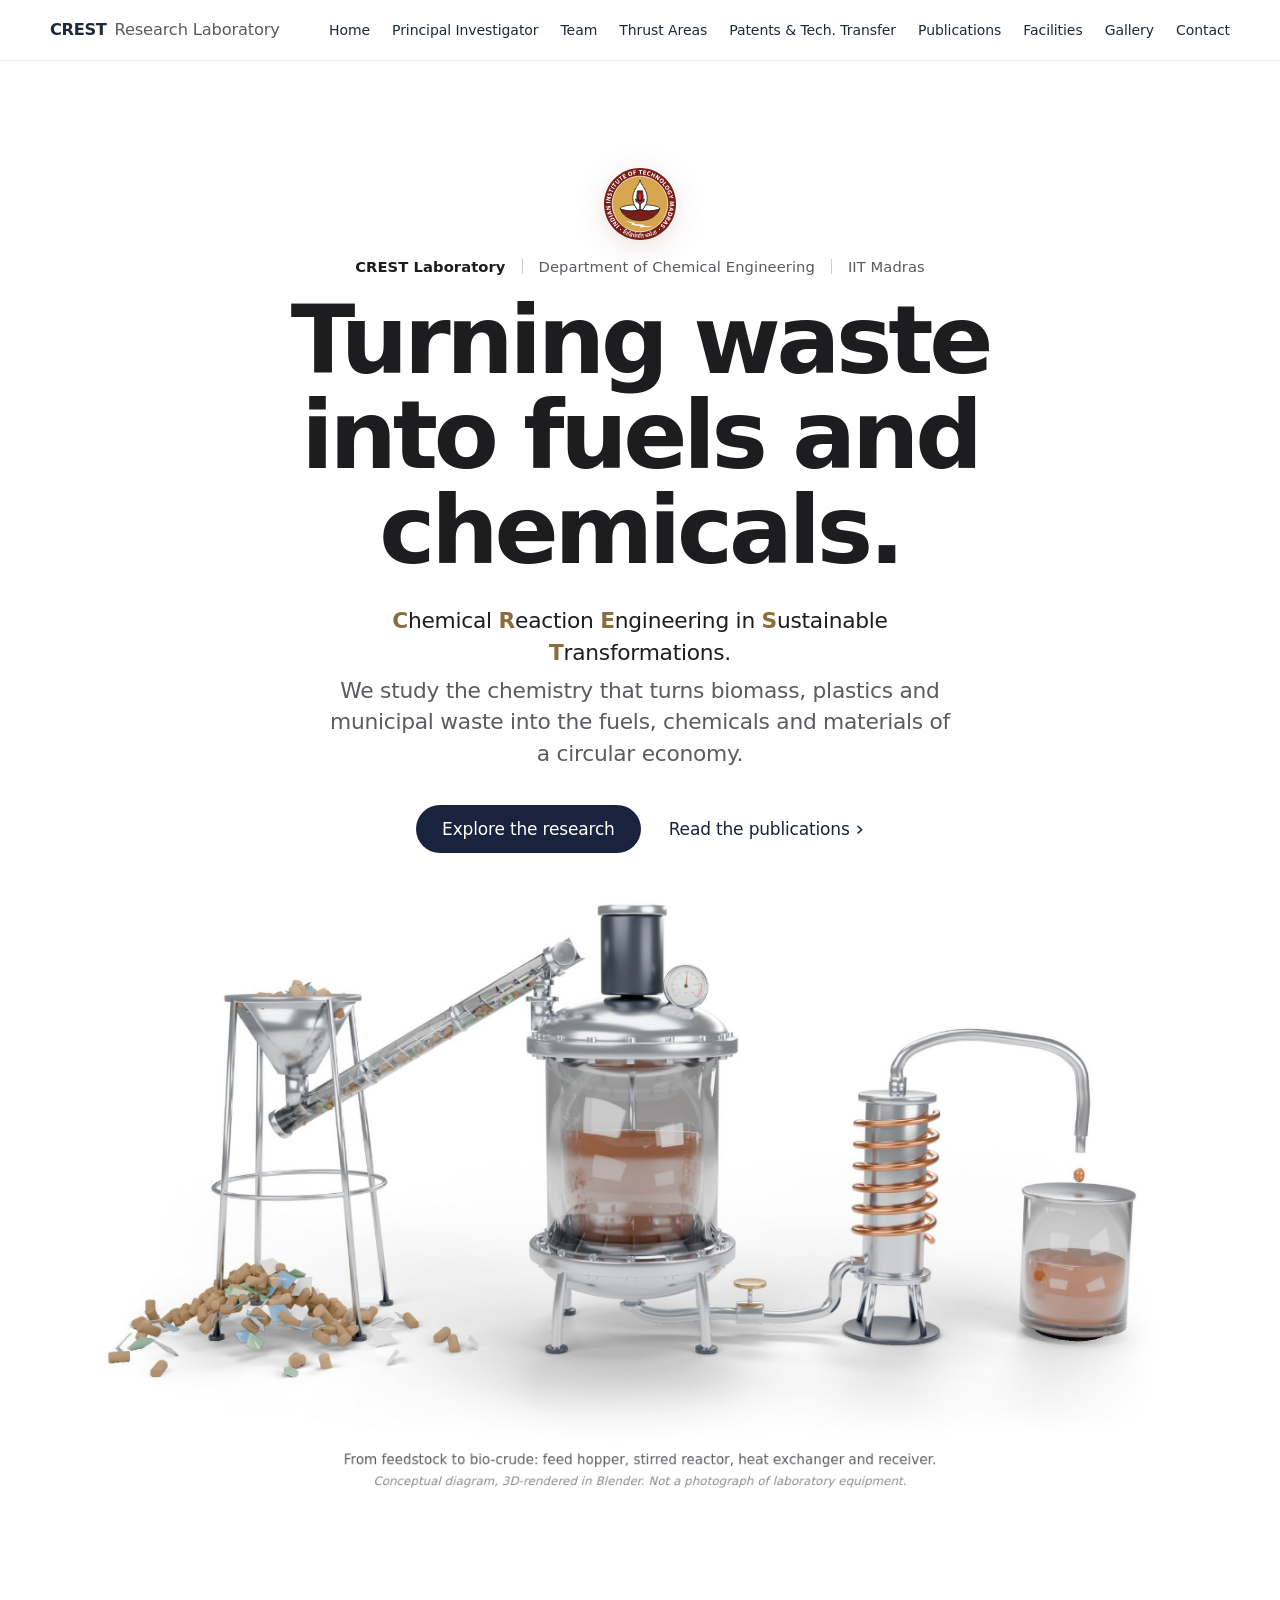
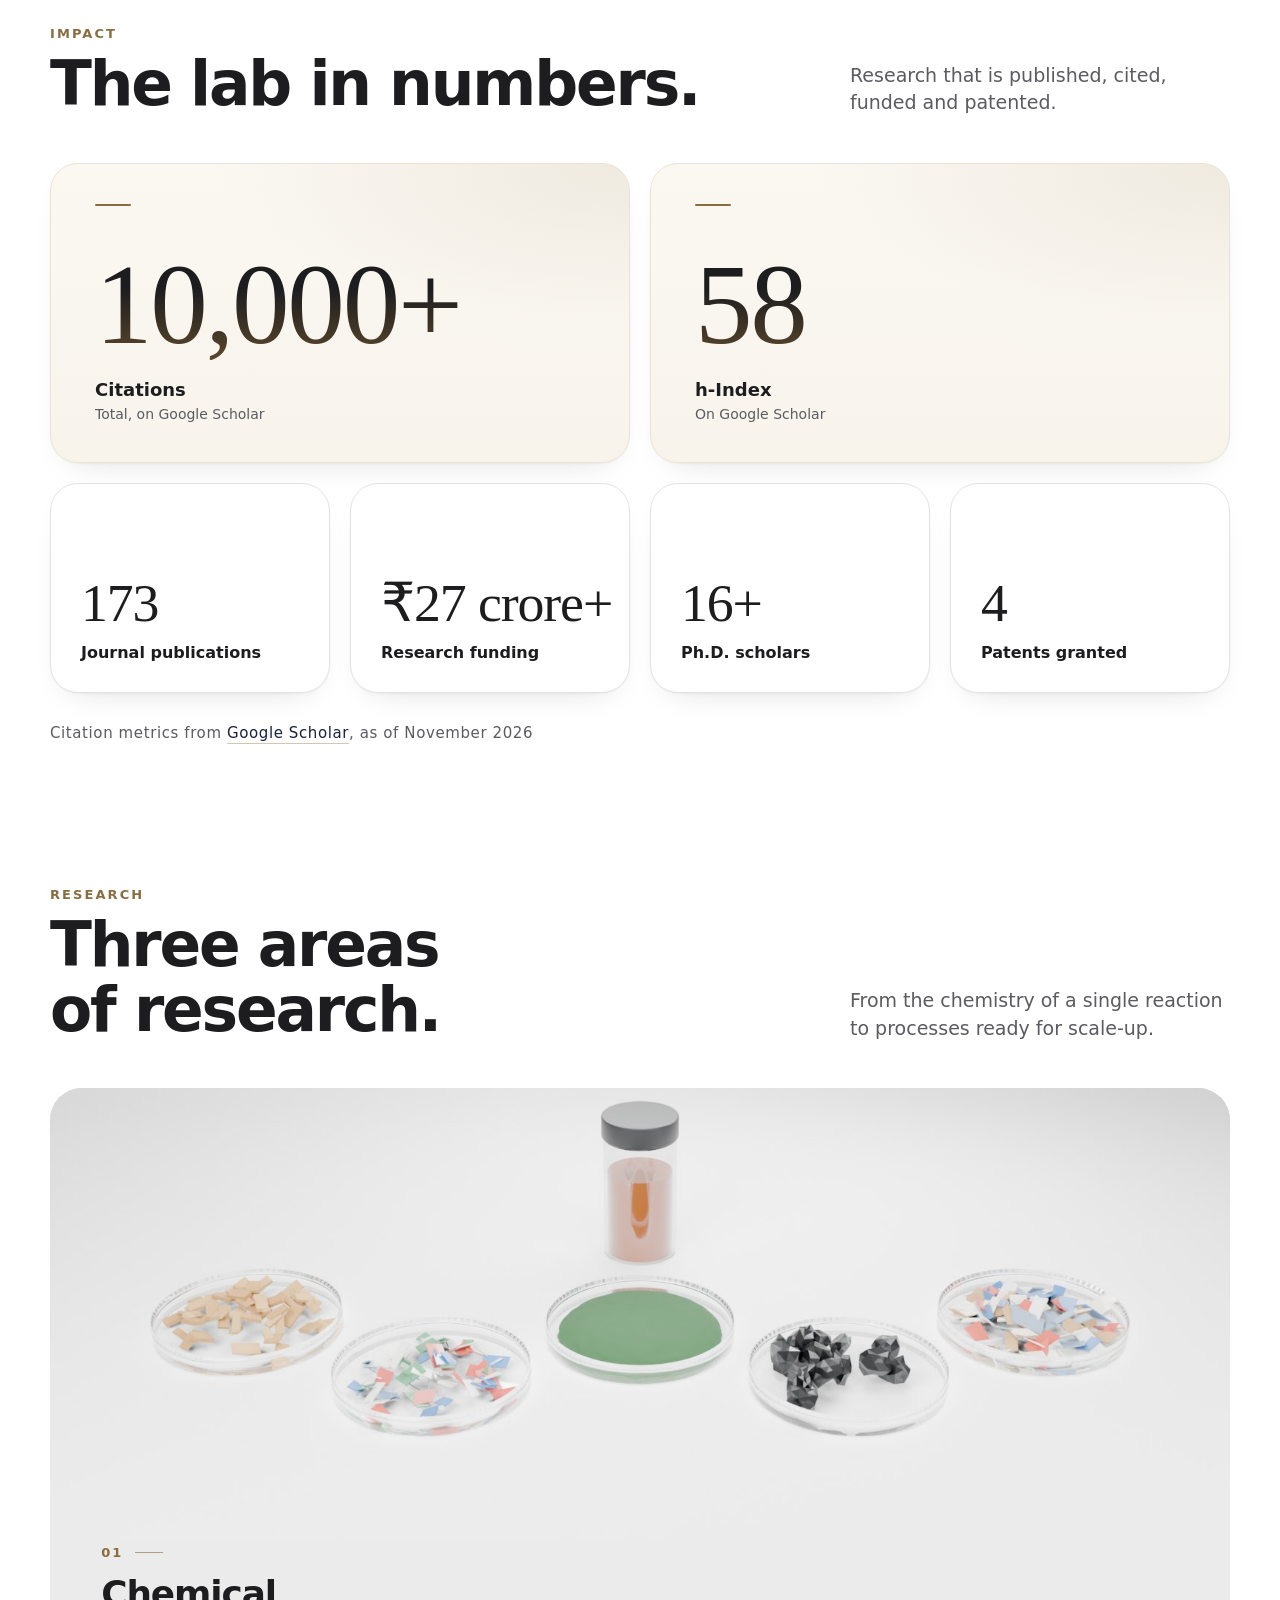
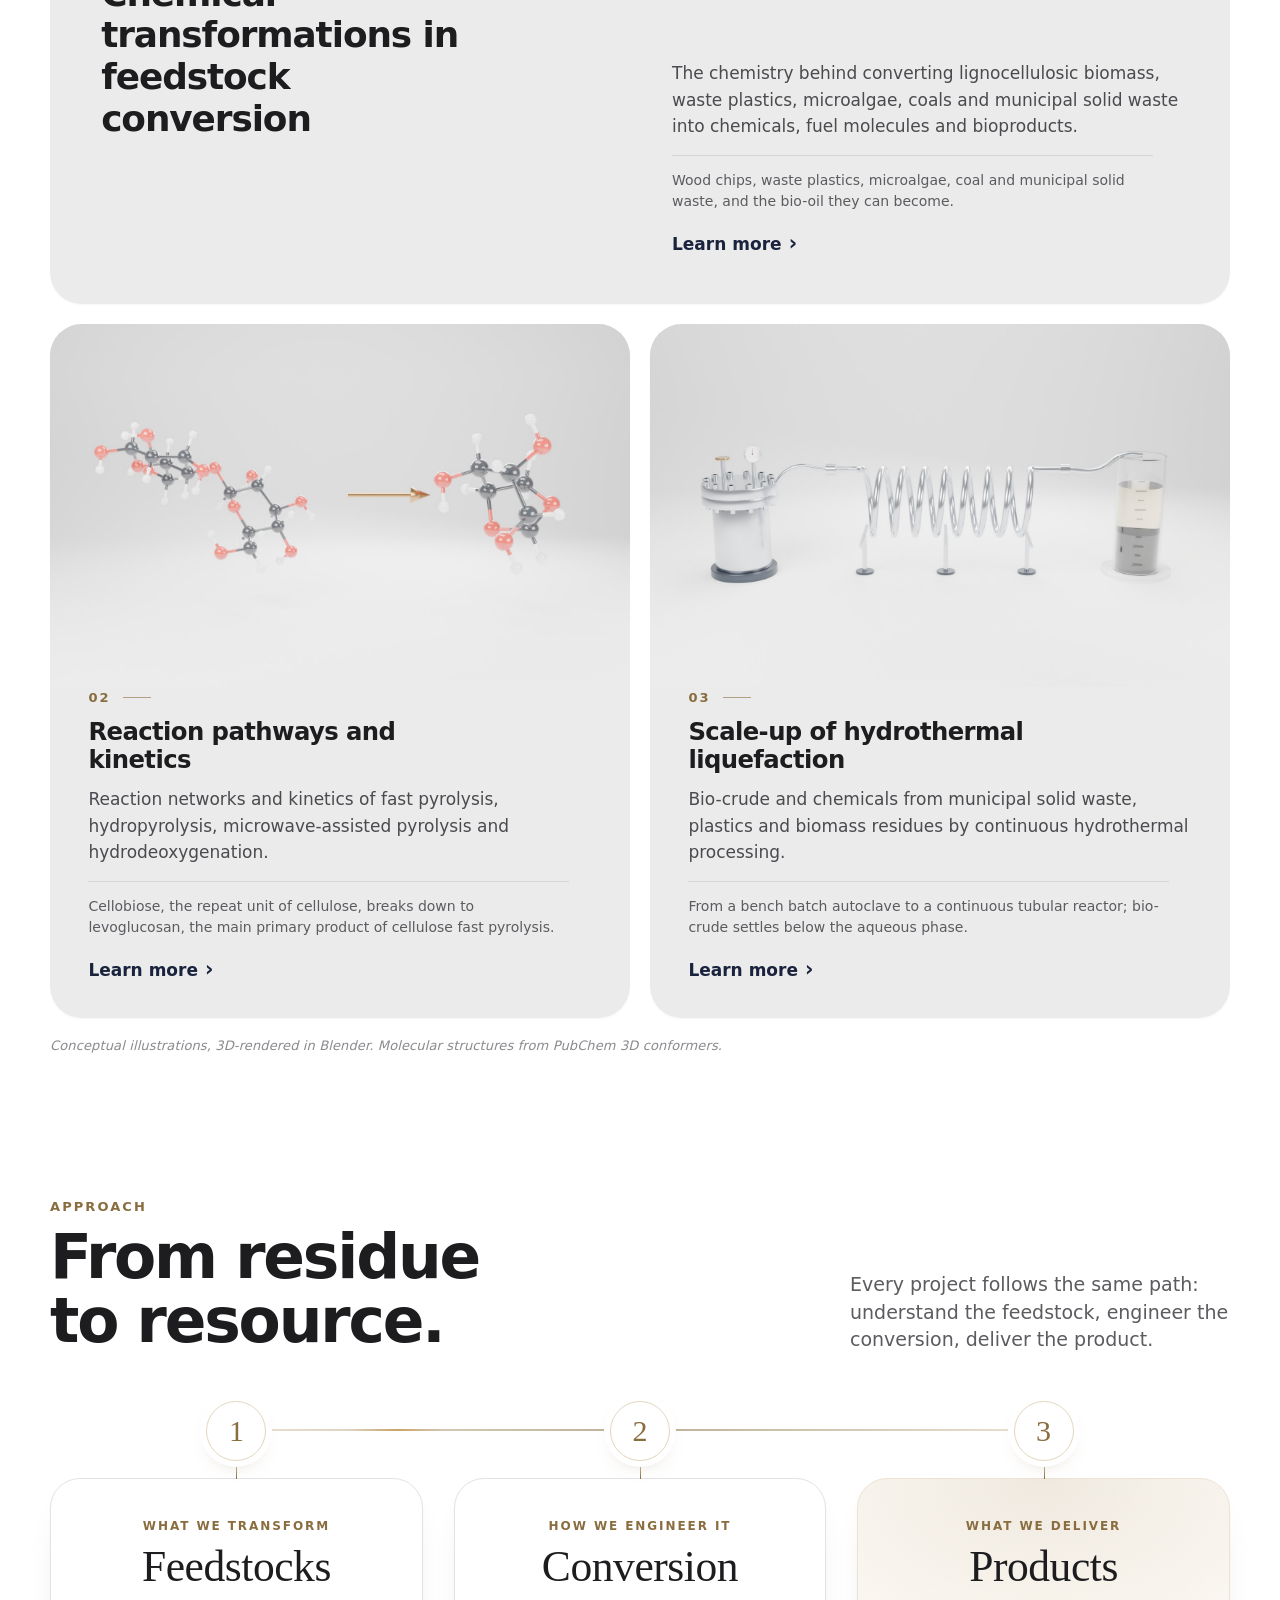
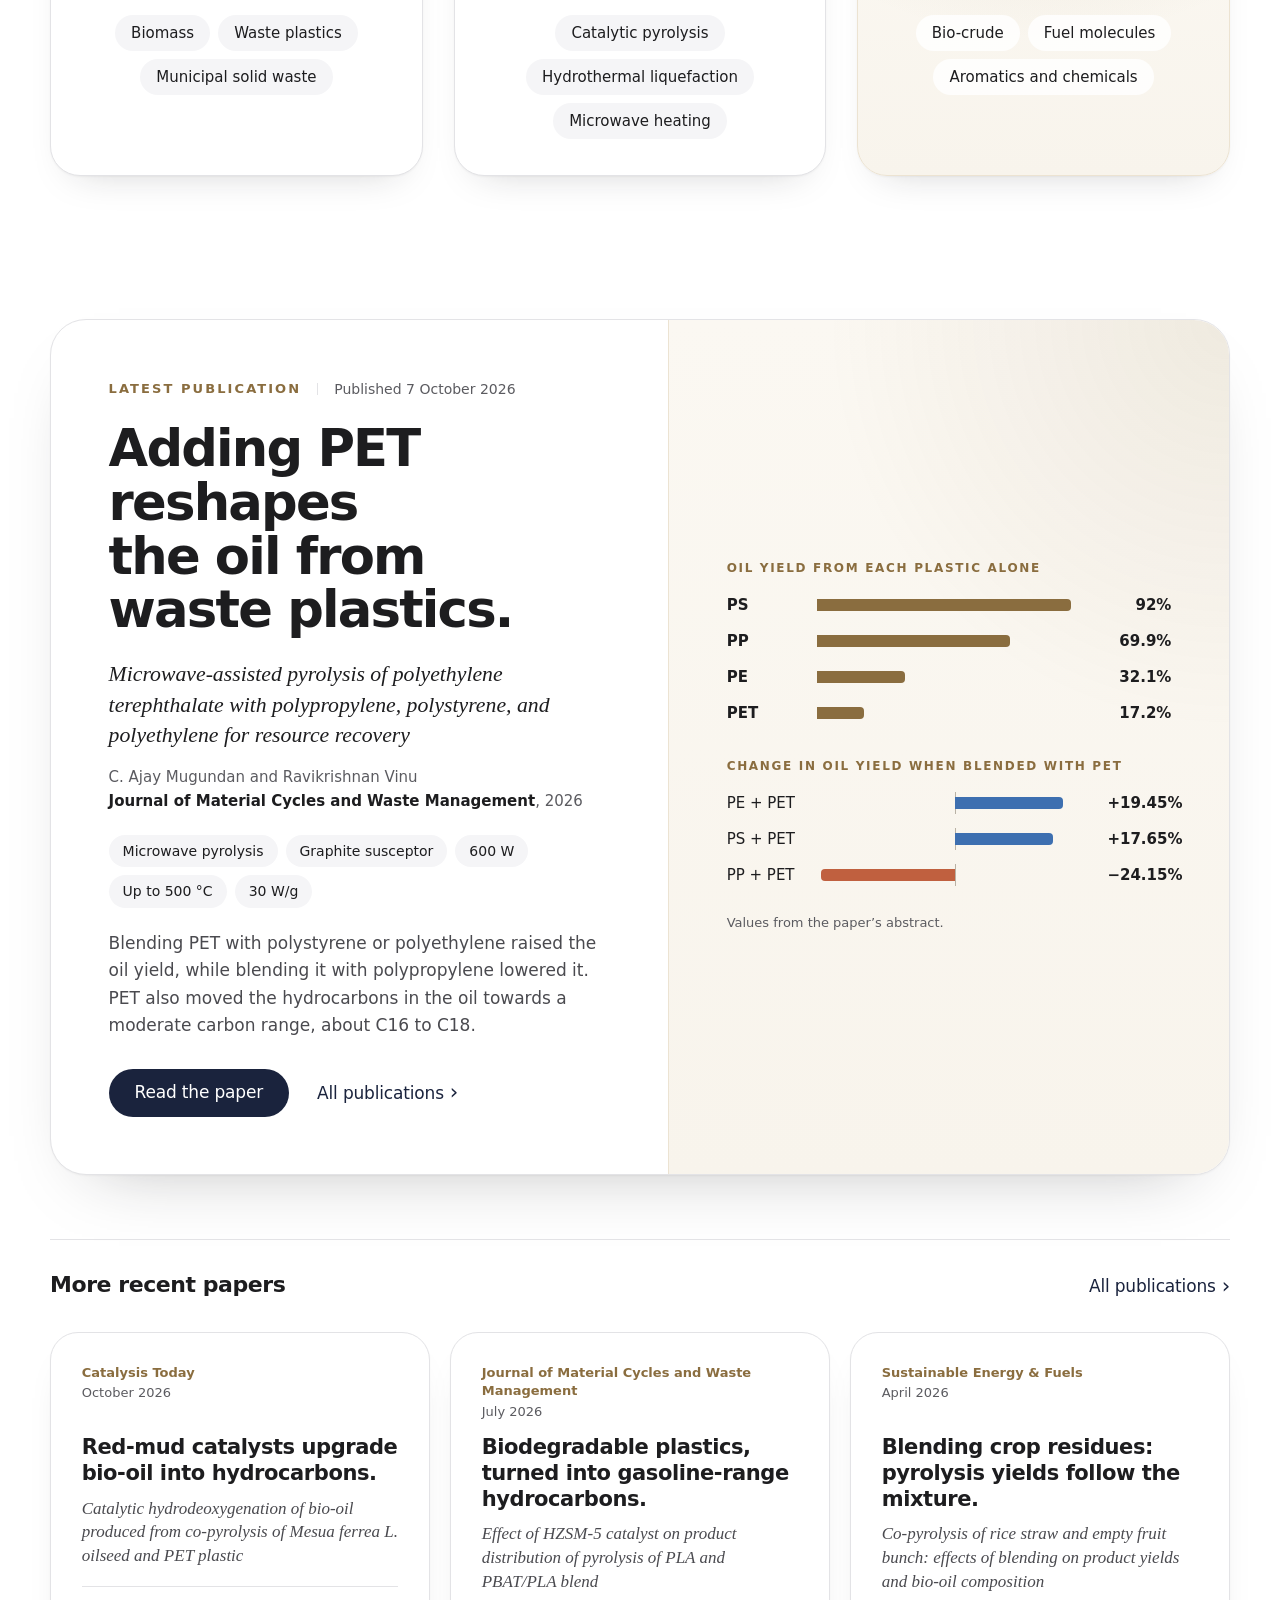
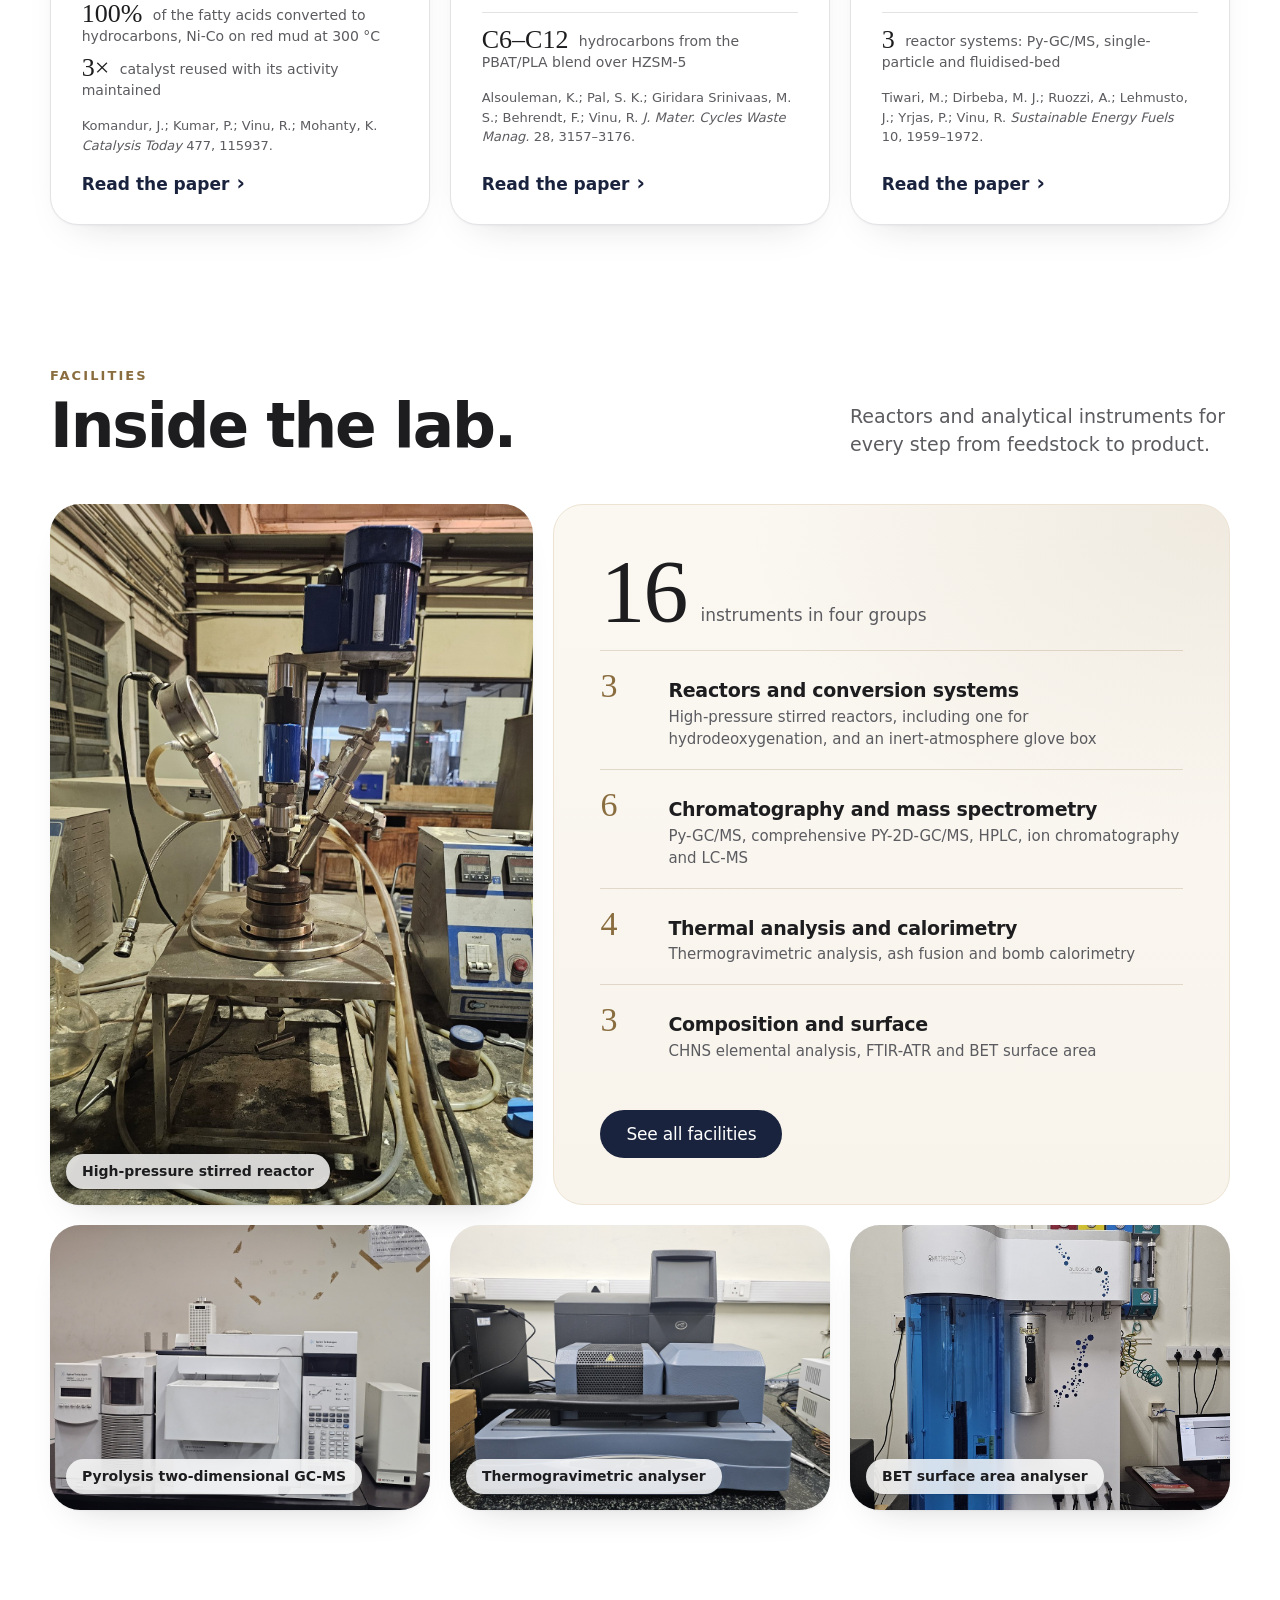
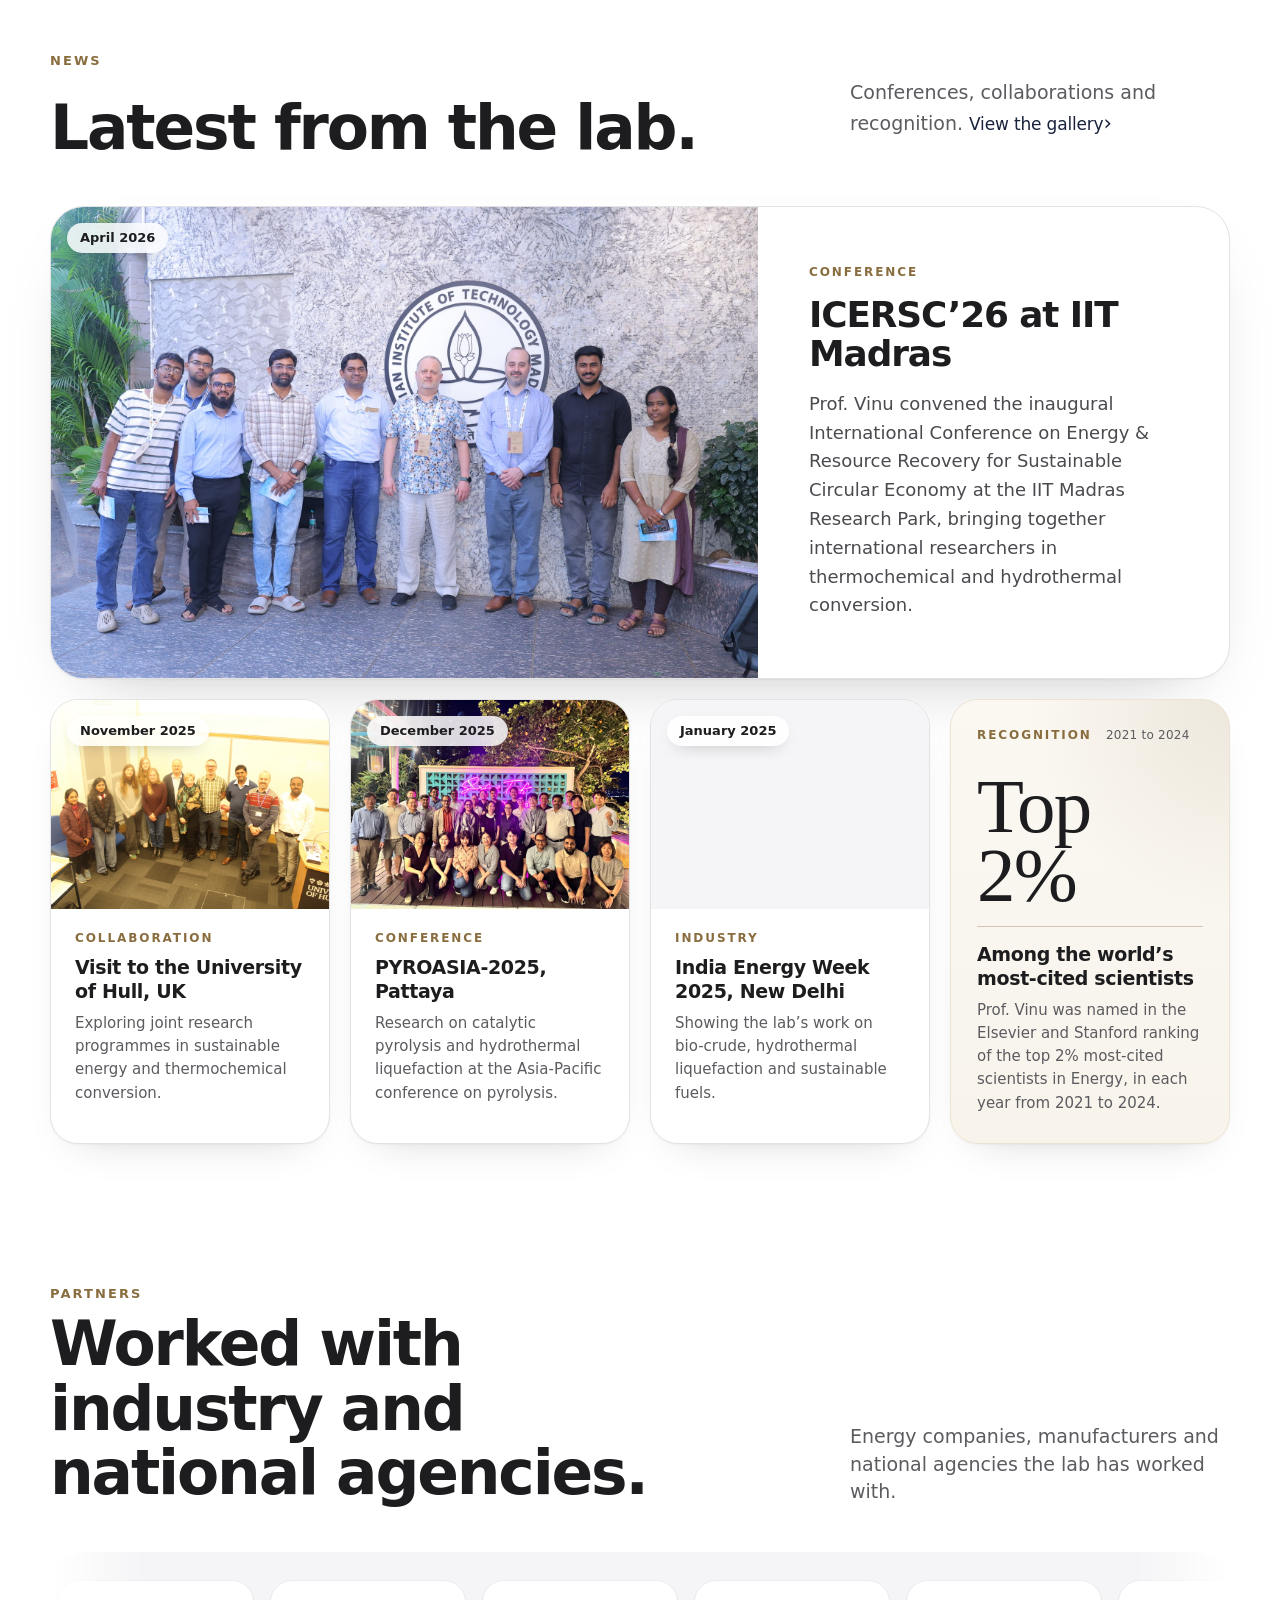
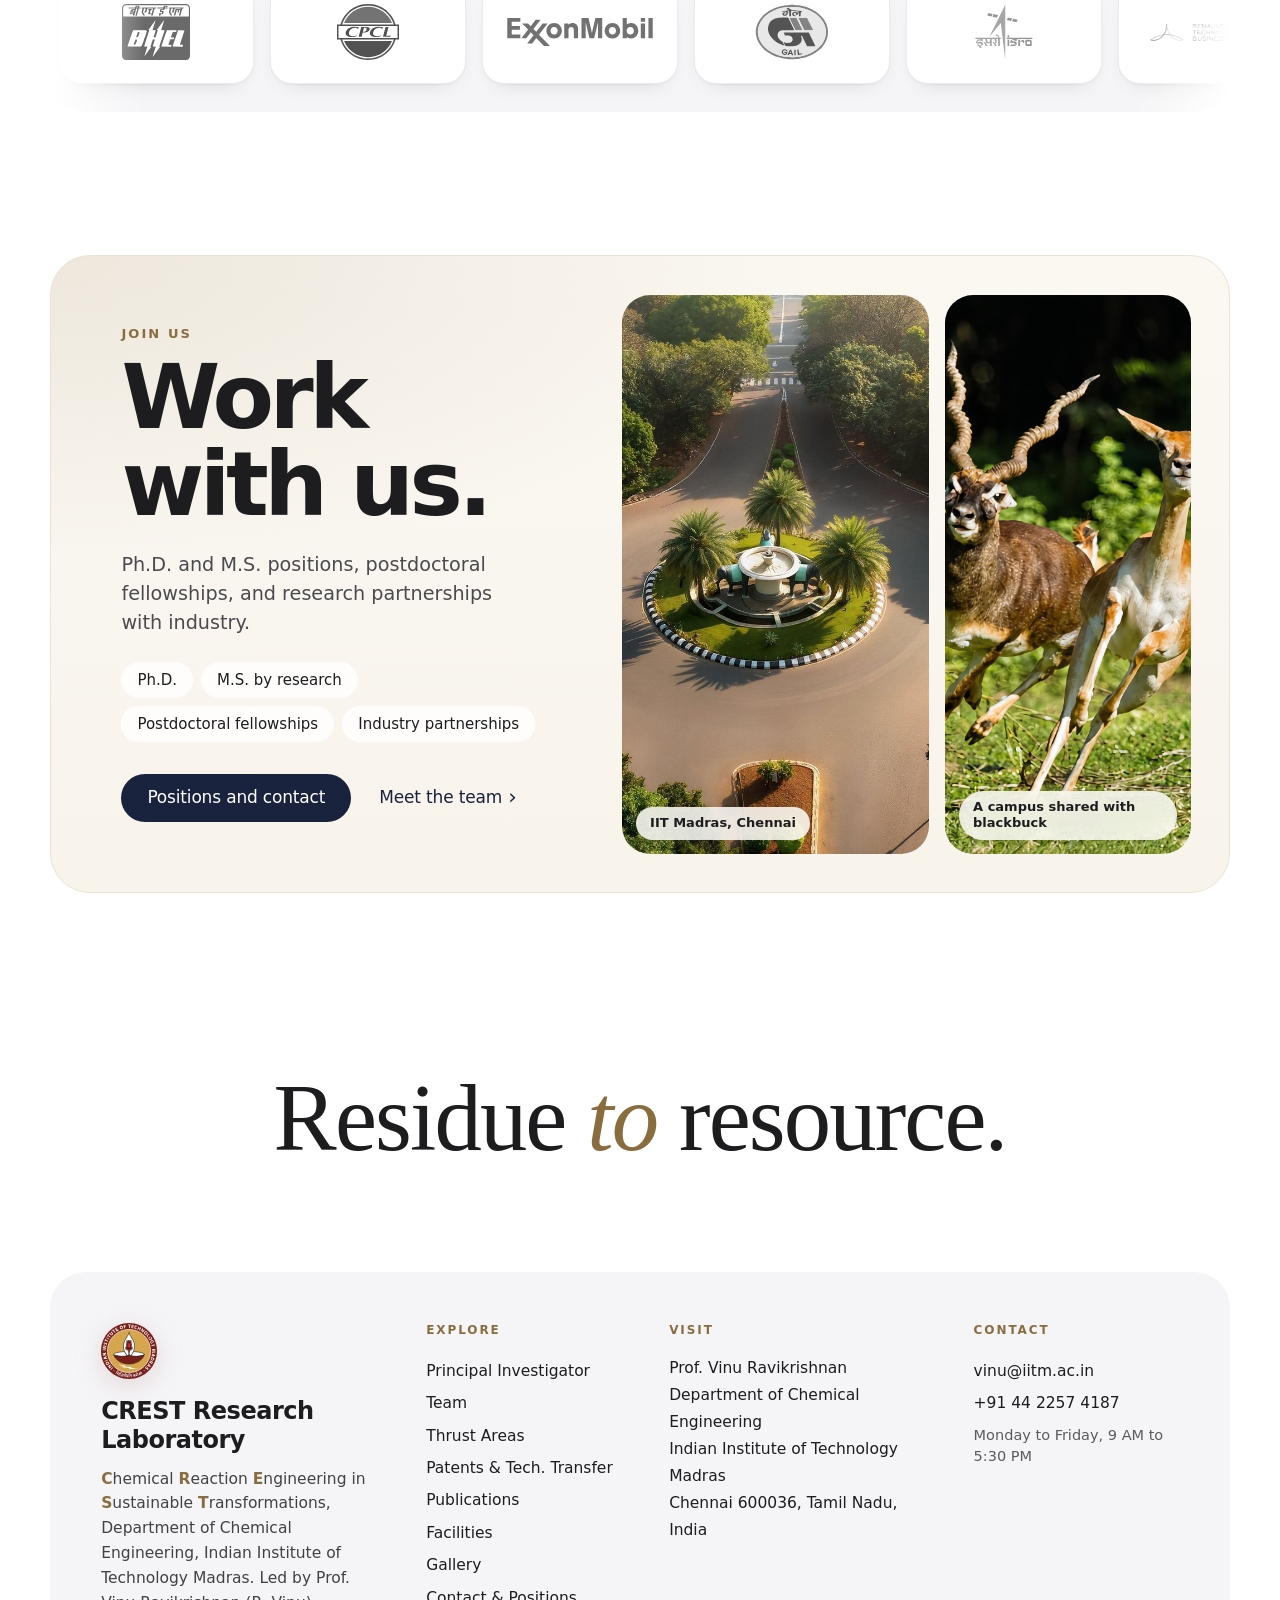
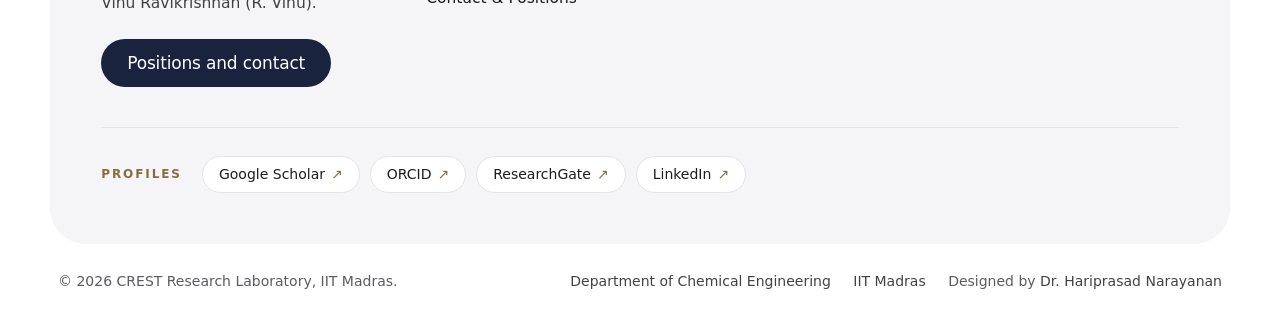
==== commit 19237176: "Three research areas; contact text updated" ====
--- a/index.html
+++ b/index.html
@@ -1,648 +1,623 @@
-<!DOCTYPE html>
-<html lang="en">
-
-<head>
-  <meta charset="UTF-8">
-  <meta http-equiv="Content-Security-Policy" content="default-src 'self'; script-src 'self'; style-src 'self' 'unsafe-inline' https://fonts.googleapis.com https://cdnjs.cloudflare.com; font-src 'self' data: https://fonts.gstatic.com https://cdnjs.cloudflare.com; img-src 'self' data:; connect-src 'self'; frame-src https://www.openstreetmap.org; object-src 'none'; base-uri 'self'; form-action 'self'; upgrade-insecure-requests">
-  <meta name="robots" content="index, follow, noai, noimageai">
-  <meta name="theme-color" content="#ffffff">
-  <link rel="canonical" href="https://crestgroupiitm.github.io/">
-  <link rel="icon" href="favicon.ico" sizes="32x32">
-  <link rel="icon" href="favicon.svg" type="image/svg+xml">
-  <link rel="apple-touch-icon" href="apple-touch-icon.png">
-  <meta name="referrer" content="strict-origin-when-cross-origin">
-  <meta name="viewport" content="width=device-width, initial-scale=1.0">
-
-  <title>CREST Research Laboratory | Professor Vinu Ravikrishnan | IIT Madras</title>
-  <meta name="description" content="Research on pyrolysis, hydrothermal liquefaction and catalysis that turns biomass, waste plastics and municipal solid waste into fuels and chemicals, at IIT Madras.">
-  <!-- Open Graph / Twitter card: generated by tools/set_social_tags.py -->
-  <meta property="og:type" content="website">
-  <meta property="og:site_name" content="CREST Research Laboratory">
-  <meta property="og:title" content="CREST Research Laboratory | Professor Vinu Ravikrishnan | IIT Madras">
-  <meta property="og:description" content="Research on pyrolysis, hydrothermal liquefaction and catalysis that turns biomass, waste plastics and municipal solid waste into fuels and chemicals, at IIT Madras.">
-  <meta property="og:url" content="https://crestgroupiitm.github.io/">
-  <meta property="og:image" content="https://crestgroupiitm.github.io/Assests/og-image.jpg">
-  <meta property="og:image:width" content="1200">
-  <meta property="og:image:height" content="630">
-  <meta property="og:image:alt" content="CREST Research Laboratory, IIT Madras. Prof. Vinu Ravikrishnan.">
-  <meta name="twitter:card" content="summary_large_image">
-  <meta name="twitter:title" content="CREST Research Laboratory | Professor Vinu Ravikrishnan | IIT Madras">
-  <meta name="twitter:description" content="Research on pyrolysis, hydrothermal liquefaction and catalysis that turns biomass, waste plastics and municipal solid waste into fuels and chemicals, at IIT Madras.">
-  <meta name="twitter:image" content="https://crestgroupiitm.github.io/Assests/og-image.jpg">
-  <meta name="twitter:image:alt" content="CREST Research Laboratory, IIT Madras. Prof. Vinu Ravikrishnan.">
-  <!-- /Open Graph -->
-  <meta name="keywords" content="Vinu IIT Madras, R. Vinu IIT Madras, Prof. Vinu Ravikrishnan, Vinu lab IIT Madras, CREST lab IIT Madras, biomass conversion IIT Madras, waste to fuel IIT Madras, pyrolysis IIT Madras, hydrothermal liquefaction, plastic waste recycling, chemical engineering IIT Madras">
-  <!-- Google Fonts -->
-  <link rel="preconnect" href="https://fonts.googleapis.com">
-  <link rel="preconnect" href="https://fonts.gstatic.com" crossorigin>
-  <link rel="stylesheet" href="https://fonts.googleapis.com/css2?family=Geist:wght@400;500;600;700&family=Instrument+Serif:ital@0;1&display=swap">
-
-  <!-- FontAwesome Icons -->
-  <link rel="stylesheet" href="https://cdnjs.cloudflare.com/ajax/libs/font-awesome/6.4.0/css/all.min.css" integrity="sha512-iecdLmaskl7CVkqkXNQ/ZH/XLlvWZOJyj7Yy7tcenmpD1ypASozpmT/E0iPtmFIB46ZmdtAc9eNBvH0H/ZpiBw==" crossorigin="anonymous" referrerpolicy="no-referrer">
-
-  <!-- Custom Styles -->
-  <link rel="stylesheet" href="style.css">
-  <link rel="stylesheet" href="home.css">
-  <script src="js/pages/home-head.js"></script>
-  <script type="application/ld+json">
-{
-  "@context": "https://schema.org",
-  "@graph": [
-    {
-      "@type": "WebSite",
-      "@id": "https://crestgroupiitm.github.io/#website",
-      "url": "https://crestgroupiitm.github.io/",
-      "name": "CREST Research Laboratory",
-      "alternateName": [
-        "CREST Lab, IIT Madras",
-        "Vinu Lab, IIT Madras"
-      ],
-      "inLanguage": "en",
-      "publisher": {
-        "@id": "https://crestgroupiitm.github.io/#lab"
-      }
-    },
-    {
-      "@type": "ResearchOrganization",
-      "@id": "https://crestgroupiitm.github.io/#lab",
-      "name": "CREST Research Laboratory",
-      "alternateName": [
-        "Chemical Reaction Engineering in Sustainable Transformations (CREST) Laboratory",
-        "CREST Lab, IIT Madras",
-        "Vinu Lab, IIT Madras",
-        "Prof. Vinu's Lab, IIT Madras",
-        "R. Vinu Lab, IIT Madras"
-      ],
-      "url": "https://crestgroupiitm.github.io/",
-      "logo": "https://crestgroupiitm.github.io/icon-512.png",
-      "image": "https://crestgroupiitm.github.io/Assests/og-image.jpg",
-      "parentOrganization": {
-        "@type": "CollegeOrUniversity",
-        "name": "Indian Institute of Technology Madras",
-        "url": "https://www.iitm.ac.in"
-      },
-      "address": {
-        "@type": "PostalAddress",
-        "streetAddress": "Department of Chemical Engineering, IIT Madras",
-        "addressLocality": "Chennai",
-        "addressRegion": "Tamil Nadu",
-        "postalCode": "600036",
-        "addressCountry": "IN"
-      },
-      "employee": {
-        "@id": "https://crestgroupiitm.github.io/pi#person"
-      },
-      "description": "Research laboratory of Prof. Vinu Ravikrishnan (R. Vinu) in the Department of Chemical Engineering, IIT Madras, working on biomass conversion, waste to fuel, plastic waste recycling, pyrolysis, hydrothermal liquefaction and catalysis.",
-      "knowsAbout": [
-        "Biomass conversion",
-        "Waste to fuel",
-        "Waste to energy",
-        "Pyrolysis",
-        "Catalytic pyrolysis",
-        "Microwave-assisted pyrolysis",
-        "Co-pyrolysis of biomass and plastics",
-        "Hydrothermal liquefaction",
-        "Bio-crude",
-        "Bio-oil upgradation",
-        "Hydrodeoxygenation",
-        "Plastic waste recycling",
-        "Chemical recycling of plastics",
-        "Municipal solid waste",
-        "Lignin valorization",
-        "Catalysis",
-        "Reaction kinetics",
-        "Chemical reaction engineering",
-        "Thermochemical conversion",
-        "Sustainable fuels",
-        "Sustainable aviation fuel",
-        "Circular economy",
-        "Microplastics",
-        "Photocatalysis",
-        "Non-thermal plasma"
-      ],
-      "founder": {
-        "@id": "https://crestgroupiitm.github.io/pi#person"
-      }
-    }
-  ]
-}
-  </script>
-</head>
-
-<body class="home hx">
-
-  <a class="hx-skip" href="#main">Skip to content</a>
-
-  <!-- Mobile Nav Overlay -->
-  <div class="mobile-nav-overlay" id="mobileNavOverlay"></div>
-
-  <!-- Navigation -->
-  <nav class="navbar navbar-alt hx-nav">
-    <div class="nav-container">
-      <a href="/" class="logo" aria-label="CREST Research Laboratory, home">
-        <span>CREST</span><span class="hx-logo-sub">Research Laboratory</span>
-      </a>
-      <ul class="nav-links" id="navLinks">
-        <span class="mobile-nav-logo">Menu</span>
-        <button class="mobile-nav-close" id="mobileNavClose" aria-label="Close menu"><i class="fa-solid fa-xmark"></i></button>
-        <li><a href="/" class="active" aria-current="page">Home</a></li>
-        <li><a href="/pi">Principal Investigator</a></li>
-        <li><a href="/team">Team</a></li>
-        <li><a href="/thrust-areas">Thrust Areas</a></li>
-        <li><a href="/research">Patents &amp; Tech. Transfer</a></li>
-        <li><a href="/publications">Publications</a></li>
-        <li><a href="/facilities">Facilities</a></li>
-        <li><a href="/gallery">Gallery</a></li>
-        <li><a href="/contact">Contact</a></li>
-        <li class="mobile-nav-extra">
-          <p>Get in touch</p>
-          <a href="#" class="email-protect" data-mx="bmkuY2EubXRpaUB1bml2"></a>
-          <a href="tel:+914422574187">+91 44 2257 4187</a>
-        </li>
-      </ul>
-      <button type="button" class="menu-toggle" id="menuToggle" aria-label="Open menu">
-        <i class="fa-solid fa-bars"></i>
-      </button>
-    </div>
-  </nav>
-
-  <main id="main">
-
-    <!-- 1. Hero -->
-    <section class="hx-hero" id="home" aria-labelledby="hx-hero-title">
-      <div class="hx-wrap hx-hero-text">
-        <div class="hx-hero-brand">
-          <img class="hx-hero-seal" src="images/IIT_Madras_Logo.svg" width="300" height="300" alt="IIT Madras logo">
-          <p class="hx-hero-name"><span>CREST Laboratory</span><span>Department of Chemical Engineering</span><span>IIT Madras</span></p>
-        </div>
-        <h1 id="hx-hero-title" class="hx-hero-title">Turning waste into fuels and chemicals.</h1>
-        <p class="hx-hero-lead"><span class="hx-acronym"><b class="hx-acr">C</b>hemical <b class="hx-acr">R</b>eaction <b class="hx-acr">E</b>ngineering in <b class="hx-acr">S</b>ustainable <b class="hx-acr">T</b>ransformations.</span> We study the chemistry that turns biomass, plastics and municipal waste into the fuels, chemicals and materials of a circular economy.</p>
-        <div class="hx-actions">
-          <a class="hx-btn" href="/thrust-areas">Explore the research</a>
-          <a class="hx-link" href="/publications">Read the publications</a>
-        </div>
-      </div>
-      <figure class="hx-wrap hx-hero-figure hx-hero-figure--render" data-grow>
-        <div class="hx-hero-render">
-          <img src="Assests/images/home/hero-process.jpg"
-               width="2400" height="1260" fetchpriority="high"
-               alt="Illustration of a conversion process: biomass pellets and shredded plastic fed from a hopper into a stirred glass reactor, then through a copper-coil heat exchanger, with amber bio-crude collecting in a glass receiver">
-        </div>
-        <figcaption>From feedstock to bio-crude: feed hopper, stirred reactor, heat exchanger and receiver.<span class="hx-fig-note">Conceptual diagram, 3D-rendered in Blender. Not a photograph of laboratory equipment.</span></figcaption>
-      </figure>
-    </section>
-
-    <!-- 2. The lab in numbers -->
-    <section class="hx-section hx-numbers" id="impact" aria-labelledby="hx-numbers-title">
-      <div class="hx-wrap">
-        <div class="hx-numbers-head" data-reveal>
-          <p class="hx-kicker">Impact</p>
-          <h2 id="hx-numbers-title" class="hx-h2">The lab in numbers.</h2>
-          <p class="hx-numbers-lead">Research that is published, cited, funded and patented.</p>
-        </div>
-        <div class="hx-figures" role="list" data-reveal data-countup>
-          <div class="hx-figure hx-figure--lead" role="listitem"><strong>10,000+</strong>
-            <span>Citations</span><small>Total, on Google Scholar</small></div>
-          <div class="hx-figure hx-figure--lead" role="listitem"><strong>58</strong>
-            <span>h&#8209;Index</span><small>On Google Scholar</small></div>
-          <div class="hx-figure" role="listitem"><strong>173</strong>
-            <span>Journal publications</span></div>
-          <div class="hx-figure" role="listitem"><strong>&#8377;27 crore+</strong>
-            <span>Research funding</span></div>
-          <div class="hx-figure" role="listitem"><strong>16+</strong>
-            <span>Ph.D. scholars</span></div>
-          <div class="hx-figure" role="listitem"><strong>4</strong>
-            <span>Patents granted</span></div>
-        </div>
-        <p class="hx-note metrics-asof">Citation metrics from <a href="https://scholar.google.com/citations?hl=en&amp;user=gAIc9hEAAAAJ" target="_blank" rel="noopener noreferrer">Google Scholar</a>, as of November 2026</p>
-      </div>
-    </section>
-
-    <!-- 3. Five research areas -->
-    <section class="hx-section hx-areas" id="research-pillars" aria-labelledby="hx-areas-title">
-      <div class="hx-wrap">
-        <header class="hx-section-head" data-reveal>
-          <p class="hx-kicker">Research</p>
-          <h2 id="hx-areas-title" class="hx-h2">Five areas of research.</h2>
-          <p class="hx-section-lead">From the chemistry of a single reaction to processes ready for scale-up.</p>
-        </header>
-        <ol class="hx-bento">
-          <li class="hx-tile hx-tile--a" data-reveal>
-            <a href="/thrust-areas#thrust-01">
-              <div class="hx-tile-media"><img src="Assests/images/home/area-01.jpg" width="1600" height="1000" loading="lazy" decoding="async" alt="Wood chips, shredded waste plastics, dried microalgae, coal and municipal solid waste in glass dishes, with a vial of bio-oil behind them"></div>
-              <div class="hx-tile-text">
-                <span class="hx-area-no">01</span>
-                <h3>Chemical transformations in feedstock conversion</h3>
-                <p>The chemistry behind converting lignocellulosic biomass, waste plastics, microalgae, coals and municipal solid waste into chemicals, fuel molecules and bioproducts.</p>
-                <p class="hx-tile-fig">Wood chips, waste plastics, microalgae, coal and municipal solid waste, and the bio-oil they can become.</p>
-                <span class="hx-more">Learn more</span>
-              </div>
-            </a>
-          </li>
-          <li class="hx-tile hx-tile--b" data-reveal>
-            <a href="/thrust-areas#thrust-02">
-              <div class="hx-tile-media"><img src="Assests/images/home/area-02.jpg" width="1600" height="1000" loading="lazy" decoding="async" alt="Ball-and-stick models of cellobiose and levoglucosan with a gold reaction arrow between them"></div>
-              <div class="hx-tile-text">
-                <span class="hx-area-no">02</span>
-                <h3>Reaction pathways and kinetics</h3>
-                <p>Reaction networks and kinetics of fast pyrolysis, hydropyrolysis, microwave-assisted pyrolysis and hydrodeoxygenation.</p>
-                <p class="hx-tile-fig">Cellobiose, the repeat unit of cellulose, breaks down to levoglucosan, the main primary product of cellulose fast pyrolysis.</p>
-                <span class="hx-more">Learn more</span>
-              </div>
-            </a>
-          </li>
-          <li class="hx-tile hx-tile--c" data-reveal>
-            <a href="/thrust-areas#thrust-03">
-              <div class="hx-tile-media"><img src="Assests/images/home/area-03.jpg" width="1600" height="1000" loading="lazy" decoding="async" alt="A bench batch autoclave connected to a continuous coiled tubular reactor, feeding a graduated cylinder where dark bio-crude has settled below a pale aqueous phase"></div>
-              <div class="hx-tile-text">
-                <span class="hx-area-no">03</span>
-                <h3>Scale-up of hydrothermal liquefaction</h3>
-                <p>Bio-crude and chemicals from municipal solid waste, plastics and biomass residues by continuous hydrothermal processing.</p>
-                <p class="hx-tile-fig">From a bench batch autoclave to a continuous tubular reactor; bio-crude settles below the aqueous phase.</p>
-                <span class="hx-more">Learn more</span>
-              </div>
-            </a>
-          </li>
-          <li class="hx-tile hx-tile--d" data-reveal>
-            <a href="/thrust-areas#thrust-04">
-              <div class="hx-tile-media"><img src="Assests/images/home/area-04.jpg" width="1600" height="1000" loading="lazy" decoding="async" alt="Six vials of lubricating oil from pale straw to dark brown, beside a clear epoxy block with a branched electrical tree grown from a needle electrode"></div>
-              <div class="hx-tile-text">
-                <span class="hx-area-no">04</span>
-                <h3>Thermal and electrical ageing of materials</h3>
-                <p>How lubricating oils and polymer composites degrade under stress, and which markers predict their lifetime.</p>
-                <p class="hx-tile-fig">Lubricating oil darkening as it oxidises, and an electrical tree grown from a needle electrode in epoxy.</p>
-                <span class="hx-more">Learn more</span>
-              </div>
-            </a>
-          </li>
-          <li class="hx-tile hx-tile--e" data-reveal>
-            <a href="/thrust-areas#thrust-05">
-              <div class="hx-tile-media"><img src="Assests/images/home/area-05.jpg" width="1600" height="1000" loading="lazy" decoding="async" alt="Six cuvettes of methylene blue fading from deep blue to clear beneath a violet near-UV light bar, beside a dish of pale-yellow photocatalyst powder"></div>
-              <div class="hx-tile-text">
-                <span class="hx-area-no">05</span>
-                <h3>Functional materials for decontamination</h3>
-                <p>Catalysts and adsorbents for photocatalysis, sonophotocatalysis and the removal of emerging contaminants.</p>
-                <p class="hx-tile-fig">Methylene blue fading as photocatalysis proceeds under near-UV light, beside the catalyst powder.</p>
-                <span class="hx-more">Learn more</span>
-              </div>
-            </a>
-          </li>
-        </ol>
-        <p class="hx-fig-note hx-areas-note">Conceptual illustrations, 3D-rendered in Blender. Molecular structures from PubChem 3D conformers.</p>
-      </div>
-    </section>
-
-    <!-- 4. From residue to resource -->
-    <section class="hx-section hx-path" id="about" aria-labelledby="hx-path-title">
-      <div class="hx-wrap">
-        <header class="hx-section-head" data-reveal>
-          <p class="hx-kicker">Approach</p>
-          <h2 id="hx-path-title" class="hx-h2">From residue to resource.</h2>
-          <p class="hx-section-lead">Every project follows the same path: understand the feedstock, engineer the conversion, deliver the product.</p>
-        </header>
-        <ol class="hx-steps" data-reveal>
-          <li class="hx-step hx-step--1">
-            <span class="hx-step-no" aria-hidden="true">1</span>
-            <p class="hx-step-q">What we transform</p>
-            <h3>Feedstocks</h3>
-            <ul class="hx-chips"><li>Biomass</li><li>Waste plastics</li><li>Municipal solid waste</li></ul>
-          </li>
-          <li class="hx-step hx-step--2">
-            <span class="hx-step-no" aria-hidden="true">2</span>
-            <p class="hx-step-q">How we engineer it</p>
-            <h3>Conversion</h3>
-            <ul class="hx-chips"><li>Catalytic pyrolysis</li><li>Hydrothermal liquefaction</li><li>Microwave heating</li></ul>
-          </li>
-          <li class="hx-step hx-step--3">
-            <span class="hx-step-no" aria-hidden="true">3</span>
-            <p class="hx-step-q">What we deliver</p>
-            <h3>Products</h3>
-            <ul class="hx-chips"><li>Bio-crude</li><li>Fuel molecules</li><li>Aromatics and chemicals</li></ul>
-          </li>
-        </ol>
-      </div>
-    </section>
-
-    <!-- 5. One recent paper -->
-    <section class="hx-section hx-paper" aria-labelledby="hx-paper-title">
-      <div class="hx-wrap">
-        <article class="hx-pub" data-reveal>
-          <div class="hx-pub-text">
-            <p class="hx-pub-meta"><span class="hx-kicker">Latest publication</span><span class="hx-pub-date">Published 7 October 2026</span></p>
-            <h2 id="hx-paper-title" class="hx-h2">Adding PET reshapes the oil from waste plastics.</h2>
-            <p class="hx-paper-cite">Microwave-assisted pyrolysis of polyethylene terephthalate with polypropylene, polystyrene, and polyethylene for resource recovery</p>
-            <p class="hx-paper-by">C. Ajay Mugundan and Ravikrishnan Vinu<br><cite>Journal of Material Cycles and Waste Management</cite>, 2026</p>
-            <ul class="hx-chips hx-pub-chips" aria-label="Conditions">
-              <li>Microwave pyrolysis</li><li>Graphite susceptor</li><li>600 W</li><li>Up to 500&nbsp;&deg;C</li><li>30 W/g</li>
-            </ul>
-            <p class="hx-pub-summary">Blending PET with polystyrene or polyethylene raised the oil yield, while blending it with polypropylene lowered it. PET also moved the hydrocarbons in the oil towards a moderate carbon range, about C16 to C18.</p>
-            <div class="hx-actions">
-              <a class="hx-btn" href="https://doi.org/10.1007/s10163-026-02743-9" target="_blank" rel="noopener noreferrer">Read the paper</a>
-              <a class="hx-link" href="/publications">All publications</a>
-            </div>
-          </div>
-          <div class="hx-pub-data">
-            <figure class="hx-chart">
-              <figcaption>Oil yield from each plastic alone</figcaption>
-              <ul class="hx-bars">
-              <li><span class="hx-bar-label"><abbr title="Polystyrene">PS</abbr></span><span class="hx-bar-track"><span class="hx-bar" style="--v:0.920"></span></span><span class="hx-bar-val">92%</span></li>
-              <li><span class="hx-bar-label"><abbr title="Polypropylene">PP</abbr></span><span class="hx-bar-track"><span class="hx-bar" style="--v:0.699"></span></span><span class="hx-bar-val">69.9%</span></li>
-              <li><span class="hx-bar-label"><abbr title="Polyethylene">PE</abbr></span><span class="hx-bar-track"><span class="hx-bar" style="--v:0.321"></span></span><span class="hx-bar-val">32.1%</span></li>
-              <li><span class="hx-bar-label"><abbr title="Polyethylene terephthalate">PET</abbr></span><span class="hx-bar-track"><span class="hx-bar" style="--v:0.172"></span></span><span class="hx-bar-val">17.2%</span></li>
-              </ul>
-            </figure>
-            <figure class="hx-chart">
-              <figcaption>Change in oil yield when blended with PET</figcaption>
-              <ul class="hx-divs">
-              <li class="is-up"><span class="hx-bar-label">PE + PET</span><span class="hx-div-track"><span class="hx-div-bar" style="--v:0.778"></span></span><span class="hx-bar-val">+19.45%</span></li>
-              <li class="is-up"><span class="hx-bar-label">PS + PET</span><span class="hx-div-track"><span class="hx-div-bar" style="--v:0.706"></span></span><span class="hx-bar-val">+17.65%</span></li>
-              <li class="is-down"><span class="hx-bar-label">PP + PET</span><span class="hx-div-track"><span class="hx-div-bar" style="--v:0.966"></span></span><span class="hx-bar-val">&minus;24.15%</span></li>
-              </ul>
-            </figure>
-            <p class="hx-chart-note">Values from the paper&rsquo;s abstract.</p>
-          </div>
-        </article>
-        <div class="hx-pub-row-head" data-reveal>
-          <h3 class="hx-pub-row-title">More recent papers</h3>
-          <a class="hx-link" href="/publications">All publications</a>
-        </div>
-        <ol class="hx-pub-more">
-          <li class="hx-pubcard" data-reveal>
-            <a href="https://doi.org/10.1016/j.cattod.2026.115937" target="_blank" rel="noopener noreferrer">
-              <p class="hx-pubcard-meta"><span>Catalysis Today</span><span>October 2026</span></p>
-              <h3>Red-mud catalysts upgrade bio-oil into hydrocarbons.</h3>
-              <p class="hx-pubcard-title">Catalytic hydrodeoxygenation of bio-oil produced from co-pyrolysis of <em>Mesua ferrea</em> L. oilseed and PET plastic</p>
-              <ul class="hx-pubcard-facts"><li><strong>100%</strong> of the fatty acids converted to hydrocarbons, Ni-Co on red mud at 300&nbsp;&deg;C</li><li><strong>3&times;</strong> catalyst reused with its activity maintained</li></ul>
-              <p class="hx-pubcard-by">Komandur, J.; Kumar, P.; Vinu, R.; Mohanty, K. <cite>Catalysis Today</cite> 477, 115937.</p>
-              <span class="hx-more">Read the paper</span>
-            </a>
-          </li>
-          <li class="hx-pubcard" data-reveal>
-            <a href="https://doi.org/10.1007/s10163-026-02602-7" target="_blank" rel="noopener noreferrer">
-              <p class="hx-pubcard-meta"><span>Journal of Material Cycles and Waste Management</span><span>July 2026</span></p>
-              <h3>Biodegradable plastics, turned into gasoline-range hydrocarbons.</h3>
-              <p class="hx-pubcard-title">Effect of HZSM-5 catalyst on product distribution of pyrolysis of PLA and PBAT/PLA blend</p>
-              <ul class="hx-pubcard-facts"><li><strong>C6&ndash;C12</strong> hydrocarbons from the PBAT/PLA blend over HZSM-5</li></ul>
-              <p class="hx-pubcard-by">Alsouleman, K.; Pal, S. K.; Giridara Srinivaas, M. S.; Behrendt, F.; Vinu, R. <cite>J. Mater. Cycles Waste Manag.</cite> 28, 3157&ndash;3176.</p>
-              <span class="hx-more">Read the paper</span>
-            </a>
-          </li>
-          <li class="hx-pubcard" data-reveal>
-            <a href="https://doi.org/10.1039/d5se01603g" target="_blank" rel="noopener noreferrer">
-              <p class="hx-pubcard-meta"><span>Sustainable Energy &amp; Fuels</span><span>April 2026</span></p>
-              <h3>Blending crop residues: pyrolysis yields follow the mixture.</h3>
-              <p class="hx-pubcard-title">Co-pyrolysis of rice straw and empty fruit bunch: effects of blending on product yields and bio-oil composition</p>
-              <ul class="hx-pubcard-facts"><li><strong>3</strong> reactor systems: Py-GC/MS, single-particle and fluidised-bed</li></ul>
-              <p class="hx-pubcard-by">Tiwari, M.; Dirbeba, M. J.; Ruozzi, A.; Lehmusto, J.; Yrjas, P.; Vinu, R. <cite>Sustainable Energy Fuels</cite> 10, 1959&ndash;1972.</p>
-              <span class="hx-more">Read the paper</span>
-            </a>
-          </li>
-        </ol>
-      </div>
-    </section>
-
-    <!-- 6. Inside the lab -->
-    <section class="hx-section hx-lab" aria-labelledby="hx-lab-title">
-      <div class="hx-wrap">
-        <header class="hx-section-head" data-reveal>
-          <p class="hx-kicker">Facilities</p>
-          <h2 id="hx-lab-title" class="hx-h2">Inside the lab.</h2>
-          <p class="hx-section-lead">Reactors and analytical instruments for every step from feedstock to product.</p>
-        </header>
-        <div class="hx-lab-feature" data-reveal>
-          <figure class="hx-lab-card hx-lab-card--hero">
-            <img src="Assests/images/Equipment photos/High pressure stirred reactor - 2.jpg" width="1440" height="1920" loading="lazy" decoding="async"
-                 alt="High-pressure stirred reactor with its stirrer drive and pressure lines">
-            <figcaption>High-pressure stirred reactor</figcaption>
-          </figure>
-          <div class="hx-lab-panel">
-            <p class="hx-lab-total"><strong>16</strong><span>instruments in four groups</span></p>
-            <ol class="hx-lab-groups">
-              <li><strong>3</strong><div><h3>Reactors and conversion systems</h3><p>High-pressure stirred reactors, including one for hydrodeoxygenation, and an inert-atmosphere glove box</p></div></li>
-              <li><strong>6</strong><div><h3>Chromatography and mass spectrometry</h3><p>Py-GC/MS, comprehensive PY-2D-GC/MS, HPLC, ion chromatography and LC-MS</p></div></li>
-              <li><strong>4</strong><div><h3>Thermal analysis and calorimetry</h3><p>Thermogravimetric analysis, ash fusion and bomb calorimetry</p></div></li>
-              <li><strong>3</strong><div><h3>Composition and surface</h3><p>CHNS elemental analysis, FTIR-ATR and BET surface area</p></div></li>
-            </ol>
-            <a class="hx-btn" href="/facilities">See all facilities</a>
-          </div>
-        </div>
-        <div class="hx-lab-row" data-reveal>
-          <figure class="hx-lab-card">
-            <img src="Assests/images/Equipment photos/PY-2D-GCMS.jpg" width="1920" height="1440" loading="lazy" decoding="async" alt="Pyrolysis two-dimensional gas chromatography mass spectrometry system">
-            <figcaption>Pyrolysis two-dimensional GC-MS</figcaption>
-          </figure>
-          <figure class="hx-lab-card">
-            <img src="Assests/images/Equipment photos/Thermogravimetric analysis.jpg" width="1920" height="1440" loading="lazy" decoding="async" alt="Thermogravimetric analyser on a laboratory bench">
-            <figcaption>Thermogravimetric analyser</figcaption>
-          </figure>
-          <figure class="hx-lab-card">
-            <img src="Assests/images/Equipment photos/BET Analyzer.jpg" width="1440" height="1920" loading="lazy" decoding="async" alt="BET surface area analyser with its sample ports">
-            <figcaption>BET surface area analyser</figcaption>
-          </figure>
-        </div>
-      </div>
-    </section>
-
-    <!-- 7. News -->
-    <section class="hx-section hx-news" aria-labelledby="hx-news-title">
-      <div class="hx-wrap">
-        <header class="hx-section-head" data-reveal>
-          <p class="hx-kicker">News</p>
-          <h2 id="hx-news-title" class="hx-h2">Latest from the lab.</h2>
-          <p class="hx-section-lead">Conferences, collaborations and recognition. <a class="hx-link" href="/gallery">View the gallery</a></p>
-        </header>
-        <article class="hx-news-lead" data-reveal>
-          <div class="hx-news-photo">
-            <img src="Assests/images/Events and occasions/International Conference on Energy and Resource Recovery for Sustainable Circular Economy (ICERSC_26) - Apr 2026 -2.JPG"
-                 width="1920" height="1280" loading="lazy" decoding="async" alt="Delegates of ICERSC&rsquo;26 at IIT Madras" data-fallback-icon="fa-calendar">
-            <span class="hx-news-date">April 2026</span>
-          </div>
-          <div class="hx-news-lead-text">
-            <p class="hx-news-cat">Conference</p>
-            <h3>ICERSC&rsquo;26 at IIT Madras</h3>
-            <p>Prof. Vinu convened the inaugural International Conference on Energy &amp; Resource Recovery for Sustainable Circular Economy at the IIT Madras Research Park, bringing together international researchers in thermochemical and hydrothermal conversion.</p>
-          </div>
-        </article>
-        <ol class="hx-news-row">
-          <li class="hx-news-card" data-reveal>
-            <div class="hx-news-photo">
-              <img src="Assests/images/Events and occasions/University of Hull (Nov. 2025).JPG" width="1920" height="1280" loading="lazy" decoding="async" alt="CREST researchers during the visit to the University of Hull" data-fallback-icon="fa-building-columns">
-              <span class="hx-news-date">November 2025</span>
-            </div>
-            <div class="hx-news-text">
-              <p class="hx-news-cat">Collaboration</p>
-              <h3>Visit to the University of Hull, UK</h3>
-              <p>Exploring joint research programmes in sustainable energy and thermochemical conversion.</p>
-            </div>
-          </li>
-          <li class="hx-news-card" data-reveal>
-            <div class="hx-news-photo">
-              <img src="Assests/images/Events and occasions/PYROASIA-2025 (Pattaya, Bangkok, Dec 2025).jpeg" width="1600" height="1200" loading="lazy" decoding="async" alt="CREST researchers at PYROASIA-2025" data-fallback-icon="fa-fire">
-              <span class="hx-news-date">December 2025</span>
-            </div>
-            <div class="hx-news-text">
-              <p class="hx-news-cat">Conference</p>
-              <h3>PYROASIA-2025, Pattaya</h3>
-              <p>Research on catalytic pyrolysis and hydrothermal liquefaction at the Asia-Pacific conference on pyrolysis.</p>
-            </div>
-          </li>
-          <li class="hx-news-card" data-reveal>
-            <div class="hx-news-photo">
-              <img src="Assests/images/Events and occasions/India Energy Week (New Delhi, Jan. 2025).jpeg" width="1920" height="1440" loading="lazy" decoding="async" alt="Prof. Vinu at India Energy Week 2025" data-fallback-icon="fa-bolt">
-              <span class="hx-news-date">January 2025</span>
-            </div>
-            <div class="hx-news-text">
-              <p class="hx-news-cat">Industry</p>
-              <h3>India Energy Week 2025, New Delhi</h3>
-              <p>Showing the lab&rsquo;s work on bio-crude, hydrothermal liquefaction and sustainable fuels.</p>
-            </div>
-          </li>
-          <li class="hx-news-card hx-news-honour" data-reveal>
-            <p class="hx-news-cat">Recognition <span>2021 to 2024</span></p>
-            <p class="hx-honour-figure">Top 2%</p>
-            <h3>Among the world&rsquo;s most-cited scientists</h3>
-            <p>Prof. Vinu was named in the Elsevier and Stanford ranking of the top 2% most-cited scientists in Energy, in each year from 2021 to 2024.</p>
-          </li>
-        </ol>
-      </div>
-    </section>
-
-    <!-- 8. Collaborators -->
-    <section class="hx-section hx-partners" aria-labelledby="hx-partners-title">
-      <div class="hx-wrap">
-        <header class="hx-section-head" data-reveal>
-          <p class="hx-kicker">Partners</p>
-          <h2 id="hx-partners-title" class="hx-h2">Worked with industry and national agencies.</h2>
-          <p class="hx-section-lead">Energy companies, manufacturers and national agencies the lab has worked with.</p>
-        </header>
-        <div class="hx-marquee" data-reveal>
-          <ul class="hx-logos">
-            <li><img src="Assests/partners/BHEL_logo.svg" alt="BHEL" loading="lazy" decoding="async"></li>
-            <li><img src="Assests/partners/Chennai_Petroleum_Corporation_logo.svg" alt="Chennai Petroleum Corporation" loading="lazy" decoding="async"></li>
-            <li><img src="Assests/partners/Exxon_Mobil_Logo.svg" alt="ExxonMobil" loading="lazy" decoding="async"></li>
-            <li><img src="Assests/partners/GAIL.svg" alt="GAIL" loading="lazy" decoding="async"></li>
-            <li><img src="Assests/partners/Indian_Space_Research_Organisation_Logo.svg" alt="ISRO" loading="lazy" decoding="async"></li>
-            <li><img src="Assests/partners/RenaultNissanTechnology.jpg" alt="Renault Nissan Technology and Business Centre India" loading="lazy" decoding="async"></li>
-            <li><img src="Assests/partners/Sea6_Energy.svg" alt="Sea6 Energy" loading="lazy" decoding="async"></li>
-            <li><img src="Assests/partners/Shell_logo.svg" alt="Shell" loading="lazy" decoding="async"></li>
-            <li><img src="Assests/partners/download.png" alt="Partner" loading="lazy" decoding="async"></li>
-            <li><img src="Assests/partners/valmet_logo.png" alt="Valmet" loading="lazy" decoding="async"></li>
-          </ul>
-          <ul class="hx-logos" aria-hidden="true">
-            <li><img src="Assests/partners/BHEL_logo.svg" alt="" loading="lazy" decoding="async"></li>
-            <li><img src="Assests/partners/Chennai_Petroleum_Corporation_logo.svg" alt="" loading="lazy" decoding="async"></li>
-            <li><img src="Assests/partners/Exxon_Mobil_Logo.svg" alt="" loading="lazy" decoding="async"></li>
-            <li><img src="Assests/partners/GAIL.svg" alt="" loading="lazy" decoding="async"></li>
-            <li><img src="Assests/partners/Indian_Space_Research_Organisation_Logo.svg" alt="" loading="lazy" decoding="async"></li>
-            <li><img src="Assests/partners/RenaultNissanTechnology.jpg" alt="" loading="lazy" decoding="async"></li>
-            <li><img src="Assests/partners/Sea6_Energy.svg" alt="" loading="lazy" decoding="async"></li>
-            <li><img src="Assests/partners/Shell_logo.svg" alt="" loading="lazy" decoding="async"></li>
-            <li><img src="Assests/partners/download.png" alt="" loading="lazy" decoding="async"></li>
-            <li><img src="Assests/partners/valmet_logo.png" alt="" loading="lazy" decoding="async"></li>
-          </ul>
-        </div>
-      </div>
-    </section>
-
-    <!-- 9. Invitation -->
-    <section class="hx-section hx-join" aria-labelledby="hx-join-title">
-      <div class="hx-wrap">
-        <div class="hx-join-card" data-reveal>
-          <div class="hx-join-text">
-            <p class="hx-kicker">Join us</p>
-            <h2 id="hx-join-title" class="hx-join-title">Work with us.</h2>
-            <p class="hx-join-lead">Ph.D. and M.S. positions, postdoctoral fellowships, and research partnerships with industry.</p>
-            <ul class="hx-chips hx-join-chips">
-              <li>Ph.D.</li><li>M.S. by research</li><li>Postdoctoral fellowships</li><li>Industry partnerships</li>
-            </ul>
-            <div class="hx-actions">
-              <a class="hx-btn" href="/contact">Positions and contact</a>
-              <a class="hx-link" href="/team">Meet the team</a>
-            </div>
-          </div>
-          <div class="hx-campus">
-            <figure class="hx-campus-wide">
-              <img src="Assests/images/home/campus-circle.jpg" width="2000" height="1002" loading="lazy" decoding="async" alt="Aerial view of a tree-lined roundabout with a fountain on the IIT Madras campus">
-              <figcaption>IIT Madras, Chennai</figcaption>
-            </figure>
-            <figure class="hx-campus-tall">
-              <img src="Assests/images/home/blackbuck.jpg" width="1356" height="1800" loading="lazy" decoding="async" alt="Two blackbuck running across a grassy clearing">
-              <figcaption>A campus shared with blackbuck</figcaption>
-            </figure>
-          </div>
-        </div>
-      </div>
-    </section>
-
-  </main>
-
-  <!-- Footer -->
-  <footer class="hx-footer">
-    <div class="hx-currents">
-      <canvas id="footer-canvas" aria-hidden="true"></canvas>
-      <p class="hx-footer-mark"><span>Residue</span> <em>to</em> <span>resource.</span></p>
-    </div>
-    <div class="hx-wrap">
-      <div class="hx-footer-card">
-        <div class="hx-footer-brand">
-          <img class="hx-footer-seal" src="images/IIT_Madras_Logo.svg" width="300" height="300" alt="IIT Madras logo" loading="lazy" decoding="async">
-          <p class="hx-footer-name">CREST Research Laboratory</p>
-          <p class="hx-footer-about"><span class="hx-acronym-inline"><b class="hx-acr">C</b>hemical <b class="hx-acr">R</b>eaction <b class="hx-acr">E</b>ngineering in <b class="hx-acr">S</b>ustainable <b class="hx-acr">T</b>ransformations</span>, Department of Chemical Engineering, Indian Institute of Technology Madras. Led by Prof. Vinu Ravikrishnan (R. Vinu).</p>
-          <a class="hx-btn" href="/contact">Positions and contact</a>
-        </div>
-        <nav class="hx-footer-col hx-footer-explore" aria-label="Explore">
-          <h2>Explore</h2>
-          <ul>
-            <li><a href="/pi">Principal Investigator</a></li>
-            <li><a href="/team">Team</a></li>
-            <li><a href="/thrust-areas">Thrust Areas</a></li>
-            <li><a href="/research">Patents &amp; Tech. Transfer</a></li>
-            <li><a href="/publications">Publications</a></li>
-            <li><a href="/facilities">Facilities</a></li>
-            <li><a href="/gallery">Gallery</a></li>
-            <li><a href="/contact">Contact &amp; Positions</a></li>
-          </ul>
-        </nav>
-        <div class="hx-footer-col">
-          <h2>Visit</h2>
-          <address>
-            Prof. Vinu Ravikrishnan<br>
-            Department of Chemical Engineering<br>
-            Indian Institute of Technology Madras<br>
-            Chennai 600036, Tamil Nadu, India
-          </address>
-        </div>
-        <div class="hx-footer-col">
-          <h2>Contact</h2>
-          <ul>
-            <li><a href="#" class="email-protect" data-mx="bmkuY2EubXRpaUB1bml2"></a></li>
-            <li><a href="tel:+914422574187">+91 44 2257 4187</a></li>
-            <li class="hx-footer-hours">Monday to Friday, 9 AM to 5:30 PM</li>
-          </ul>
-        </div>
-        <div class="hx-footer-profiles">
-          <h2>Profiles</h2>
-          <ul>
-            <li><a href="https://scholar.google.com/citations?hl=en&amp;user=gAIc9hEAAAAJ" target="_blank" rel="noopener noreferrer">Google Scholar</a></li>
-            <li><a href="https://orcid.org/0000-0002-9757-8225" target="_blank" rel="noopener noreferrer">ORCID</a></li>
-            <li><a href="https://www.researchgate.net/profile/Ravikrishnan-Vinu" target="_blank" rel="noopener noreferrer">ResearchGate</a></li>
-            <li><a href="https://www.linkedin.com/in/vinu-ravikrishnan-471b637/" target="_blank" rel="noopener noreferrer">LinkedIn</a></li>
-          </ul>
-        </div>
-      </div>
-      <div class="hx-footer-legal">
-        <p>&copy; 2026 CREST Research Laboratory, IIT Madras.</p>
-        <p><a href="https://che.iitm.ac.in" target="_blank" rel="noopener noreferrer">Department of Chemical Engineering</a> <a href="https://www.iitm.ac.in" target="_blank" rel="noopener noreferrer">IIT Madras</a> <span>Designed by <a href="https://hariprasad-narayanan.github.io/#about" target="_blank" rel="noopener noreferrer">Dr. Hariprasad Narayanan</a></span></p>
-      </div>
-    </div>
-  </footer>
-
-  <button class="back-to-top" id="backToTop" aria-label="Back to top">
-    <i class="fa-solid fa-chevron-up"></i>
-  </button>
-
-  <script src="js/vendor/scrollreveal.min.js"></script>
-  <script src="script.js"></script>
-  <script src="js/pages/home.js"></script>
-</body>
-</html>
+<!DOCTYPE html>
+<html lang="en">
+
+<head>
+  <meta charset="UTF-8">
+  <meta http-equiv="Content-Security-Policy" content="default-src 'self'; script-src 'self'; style-src 'self' 'unsafe-inline' https://fonts.googleapis.com https://cdnjs.cloudflare.com; font-src 'self' data: https://fonts.gstatic.com https://cdnjs.cloudflare.com; img-src 'self' data:; connect-src 'self'; frame-src https://www.openstreetmap.org; object-src 'none'; base-uri 'self'; form-action 'self'; upgrade-insecure-requests">
+  <meta name="robots" content="index, follow, noai, noimageai">
+  <meta name="theme-color" content="#ffffff">
+  <link rel="canonical" href="https://crestgroupiitm.github.io/">
+  <link rel="icon" href="favicon.ico" sizes="32x32">
+  <link rel="icon" href="favicon.svg" type="image/svg+xml">
+  <link rel="apple-touch-icon" href="apple-touch-icon.png">
+  <meta name="referrer" content="strict-origin-when-cross-origin">
+  <meta name="viewport" content="width=device-width, initial-scale=1.0">
+
+  <title>CREST Research Laboratory | Professor Vinu Ravikrishnan | IIT Madras</title>
+  <meta name="description" content="Research on pyrolysis, hydrothermal liquefaction and catalysis that turns biomass, waste plastics and municipal solid waste into fuels and chemicals, at IIT Madras.">
+  <!-- Open Graph / Twitter card: generated by tools/set_social_tags.py -->
+  <meta property="og:type" content="website">
+  <meta property="og:site_name" content="CREST Research Laboratory">
+  <meta property="og:title" content="CREST Research Laboratory | Professor Vinu Ravikrishnan | IIT Madras">
+  <meta property="og:description" content="Research on pyrolysis, hydrothermal liquefaction and catalysis that turns biomass, waste plastics and municipal solid waste into fuels and chemicals, at IIT Madras.">
+  <meta property="og:url" content="https://crestgroupiitm.github.io/">
+  <meta property="og:image" content="https://crestgroupiitm.github.io/Assests/og-image.jpg">
+  <meta property="og:image:width" content="1200">
+  <meta property="og:image:height" content="630">
+  <meta property="og:image:alt" content="CREST Research Laboratory, IIT Madras. Prof. Vinu Ravikrishnan.">
+  <meta name="twitter:card" content="summary_large_image">
+  <meta name="twitter:title" content="CREST Research Laboratory | Professor Vinu Ravikrishnan | IIT Madras">
+  <meta name="twitter:description" content="Research on pyrolysis, hydrothermal liquefaction and catalysis that turns biomass, waste plastics and municipal solid waste into fuels and chemicals, at IIT Madras.">
+  <meta name="twitter:image" content="https://crestgroupiitm.github.io/Assests/og-image.jpg">
+  <meta name="twitter:image:alt" content="CREST Research Laboratory, IIT Madras. Prof. Vinu Ravikrishnan.">
+  <!-- /Open Graph -->
+  <meta name="keywords" content="Vinu IIT Madras, R. Vinu IIT Madras, Prof. Vinu Ravikrishnan, Vinu lab IIT Madras, CREST lab IIT Madras, biomass conversion IIT Madras, waste to fuel IIT Madras, pyrolysis IIT Madras, hydrothermal liquefaction, plastic waste recycling, chemical engineering IIT Madras">
+  <!-- Google Fonts -->
+  <link rel="preconnect" href="https://fonts.googleapis.com">
+  <link rel="preconnect" href="https://fonts.gstatic.com" crossorigin>
+  <link rel="stylesheet" href="https://fonts.googleapis.com/css2?family=Geist:wght@400;500;600;700&family=Instrument+Serif:ital@0;1&display=swap">
+
+  <!-- FontAwesome Icons -->
+  <link rel="stylesheet" href="https://cdnjs.cloudflare.com/ajax/libs/font-awesome/6.4.0/css/all.min.css" integrity="sha512-iecdLmaskl7CVkqkXNQ/ZH/XLlvWZOJyj7Yy7tcenmpD1ypASozpmT/E0iPtmFIB46ZmdtAc9eNBvH0H/ZpiBw==" crossorigin="anonymous" referrerpolicy="no-referrer">
+
+  <!-- Custom Styles -->
+  <link rel="stylesheet" href="style.css">
+  <link rel="stylesheet" href="home.css">
+  <script src="js/pages/home-head.js"></script>
+  <script type="application/ld+json">
+{
+  "@context": "https://schema.org",
+  "@graph": [
+    {
+      "@type": "WebSite",
+      "@id": "https://crestgroupiitm.github.io/#website",
+      "url": "https://crestgroupiitm.github.io/",
+      "name": "CREST Research Laboratory",
+      "alternateName": [
+        "CREST Lab, IIT Madras",
+        "Vinu Lab, IIT Madras"
+      ],
+      "inLanguage": "en",
+      "publisher": {
+        "@id": "https://crestgroupiitm.github.io/#lab"
+      }
+    },
+    {
+      "@type": "ResearchOrganization",
+      "@id": "https://crestgroupiitm.github.io/#lab",
+      "name": "CREST Research Laboratory",
+      "alternateName": [
+        "Chemical Reaction Engineering in Sustainable Transformations (CREST) Laboratory",
+        "CREST Lab, IIT Madras",
+        "Vinu Lab, IIT Madras",
+        "Prof. Vinu's Lab, IIT Madras",
+        "R. Vinu Lab, IIT Madras"
+      ],
+      "url": "https://crestgroupiitm.github.io/",
+      "logo": "https://crestgroupiitm.github.io/icon-512.png",
+      "image": "https://crestgroupiitm.github.io/Assests/og-image.jpg",
+      "parentOrganization": {
+        "@type": "CollegeOrUniversity",
+        "name": "Indian Institute of Technology Madras",
+        "url": "https://www.iitm.ac.in"
+      },
+      "address": {
+        "@type": "PostalAddress",
+        "streetAddress": "Department of Chemical Engineering, IIT Madras",
+        "addressLocality": "Chennai",
+        "addressRegion": "Tamil Nadu",
+        "postalCode": "600036",
+        "addressCountry": "IN"
+      },
+      "employee": {
+        "@id": "https://crestgroupiitm.github.io/pi#person"
+      },
+      "description": "Research laboratory of Prof. Vinu Ravikrishnan (R. Vinu) in the Department of Chemical Engineering, IIT Madras, working on biomass conversion, waste to fuel, plastic waste recycling, pyrolysis, hydrothermal liquefaction and catalysis.",
+      "knowsAbout": [
+        "Biomass conversion",
+        "Waste to fuel",
+        "Waste to energy",
+        "Pyrolysis",
+        "Catalytic pyrolysis",
+        "Microwave-assisted pyrolysis",
+        "Co-pyrolysis of biomass and plastics",
+        "Hydrothermal liquefaction",
+        "Bio-crude",
+        "Bio-oil upgradation",
+        "Hydrodeoxygenation",
+        "Plastic waste recycling",
+        "Chemical recycling of plastics",
+        "Municipal solid waste",
+        "Lignin valorization",
+        "Catalysis",
+        "Reaction kinetics",
+        "Chemical reaction engineering",
+        "Thermochemical conversion",
+        "Sustainable fuels",
+        "Sustainable aviation fuel",
+        "Circular economy",
+        "Microplastics",
+        "Non-thermal plasma"
+      ],
+      "founder": {
+        "@id": "https://crestgroupiitm.github.io/pi#person"
+      }
+    }
+  ]
+}
+  </script>
+</head>
+
+<body class="home hx">
+
+  <a class="hx-skip" href="#main">Skip to content</a>
+
+  <!-- Mobile Nav Overlay -->
+  <div class="mobile-nav-overlay" id="mobileNavOverlay"></div>
+
+  <!-- Navigation -->
+  <nav class="navbar navbar-alt hx-nav">
+    <div class="nav-container">
+      <a href="/" class="logo" aria-label="CREST Research Laboratory, home">
+        <span>CREST</span><span class="hx-logo-sub">Research Laboratory</span>
+      </a>
+      <ul class="nav-links" id="navLinks">
+        <span class="mobile-nav-logo">Menu</span>
+        <button class="mobile-nav-close" id="mobileNavClose" aria-label="Close menu"><i class="fa-solid fa-xmark"></i></button>
+        <li><a href="/" class="active" aria-current="page">Home</a></li>
+        <li><a href="/pi">Principal Investigator</a></li>
+        <li><a href="/team">Team</a></li>
+        <li><a href="/thrust-areas">Thrust Areas</a></li>
+        <li><a href="/research">Patents &amp; Tech. Transfer</a></li>
+        <li><a href="/publications">Publications</a></li>
+        <li><a href="/facilities">Facilities</a></li>
+        <li><a href="/gallery">Gallery</a></li>
+        <li><a href="/contact">Contact</a></li>
+        <li class="mobile-nav-extra">
+          <p>Get in touch</p>
+          <a href="#" class="email-protect" data-mx="bmkuY2EubXRpaUB1bml2"></a>
+          <a href="tel:+914422574187">+91 44 2257 4187</a>
+        </li>
+      </ul>
+      <button type="button" class="menu-toggle" id="menuToggle" aria-label="Open menu">
+        <i class="fa-solid fa-bars"></i>
+      </button>
+    </div>
+  </nav>
+
+  <main id="main">
+
+    <!-- 1. Hero -->
+    <section class="hx-hero" id="home" aria-labelledby="hx-hero-title">
+      <div class="hx-wrap hx-hero-text">
+        <div class="hx-hero-brand">
+          <img class="hx-hero-seal" src="images/IIT_Madras_Logo.svg" width="300" height="300" alt="IIT Madras logo">
+          <p class="hx-hero-name"><span>CREST Laboratory</span><span>Department of Chemical Engineering</span><span>IIT Madras</span></p>
+        </div>
+        <h1 id="hx-hero-title" class="hx-hero-title">Turning waste into fuels and chemicals.</h1>
+        <p class="hx-hero-lead"><span class="hx-acronym"><b class="hx-acr">C</b>hemical <b class="hx-acr">R</b>eaction <b class="hx-acr">E</b>ngineering in <b class="hx-acr">S</b>ustainable <b class="hx-acr">T</b>ransformations.</span> We study the chemistry that turns biomass, plastics and municipal waste into the fuels, chemicals and materials of a circular economy.</p>
+        <div class="hx-actions">
+          <a class="hx-btn" href="/thrust-areas">Explore the research</a>
+          <a class="hx-link" href="/publications">Read the publications</a>
+        </div>
+      </div>
+      <figure class="hx-wrap hx-hero-figure hx-hero-figure--render" data-grow>
+        <div class="hx-hero-render">
+          <img src="Assests/images/home/hero-process.jpg"
+               width="2400" height="1260" fetchpriority="high"
+               alt="Illustration of a conversion process: biomass pellets and shredded plastic fed from a hopper into a stirred glass reactor, then through a copper-coil heat exchanger, with amber bio-crude collecting in a glass receiver">
+        </div>
+        <figcaption>From feedstock to bio-crude: feed hopper, stirred reactor, heat exchanger and receiver.<span class="hx-fig-note">Conceptual diagram, 3D-rendered in Blender. Not a photograph of laboratory equipment.</span></figcaption>
+      </figure>
+    </section>
+
+    <!-- 2. The lab in numbers -->
+    <section class="hx-section hx-numbers" id="impact" aria-labelledby="hx-numbers-title">
+      <div class="hx-wrap">
+        <div class="hx-numbers-head" data-reveal>
+          <p class="hx-kicker">Impact</p>
+          <h2 id="hx-numbers-title" class="hx-h2">The lab in numbers.</h2>
+          <p class="hx-numbers-lead">Research that is published, cited, funded and patented.</p>
+        </div>
+        <div class="hx-figures" role="list" data-reveal data-countup>
+          <div class="hx-figure hx-figure--lead" role="listitem"><strong>10,000+</strong>
+            <span>Citations</span><small>Total, on Google Scholar</small></div>
+          <div class="hx-figure hx-figure--lead" role="listitem"><strong>58</strong>
+            <span>h&#8209;Index</span><small>On Google Scholar</small></div>
+          <div class="hx-figure" role="listitem"><strong>173</strong>
+            <span>Journal publications</span></div>
+          <div class="hx-figure" role="listitem"><strong>&#8377;27 crore+</strong>
+            <span>Research funding</span></div>
+          <div class="hx-figure" role="listitem"><strong>16+</strong>
+            <span>Ph.D. scholars</span></div>
+          <div class="hx-figure" role="listitem"><strong>4</strong>
+            <span>Patents granted</span></div>
+        </div>
+        <p class="hx-note metrics-asof">Citation metrics from <a href="https://scholar.google.com/citations?hl=en&amp;user=gAIc9hEAAAAJ" target="_blank" rel="noopener noreferrer">Google Scholar</a>, as of November 2026</p>
+      </div>
+    </section>
+
+    <!-- 3. Three research areas -->
+    <section class="hx-section hx-areas" id="research-pillars" aria-labelledby="hx-areas-title">
+      <div class="hx-wrap">
+        <header class="hx-section-head" data-reveal>
+          <p class="hx-kicker">Research</p>
+          <h2 id="hx-areas-title" class="hx-h2">Three areas of research.</h2>
+          <p class="hx-section-lead">From the chemistry of a single reaction to processes ready for scale-up.</p>
+        </header>
+        <ol class="hx-bento">
+          <li class="hx-tile hx-tile--a" data-reveal>
+            <a href="/thrust-areas#thrust-01">
+              <div class="hx-tile-media"><img src="Assests/images/home/area-01.jpg" width="1600" height="1000" loading="lazy" decoding="async" alt="Wood chips, shredded waste plastics, dried microalgae, coal and municipal solid waste in glass dishes, with a vial of bio-oil behind them"></div>
+              <div class="hx-tile-text">
+                <span class="hx-area-no">01</span>
+                <h3>Chemical transformations in feedstock conversion</h3>
+                <p>The chemistry behind converting lignocellulosic biomass, waste plastics, microalgae, coals and municipal solid waste into chemicals, fuel molecules and bioproducts.</p>
+                <p class="hx-tile-fig">Wood chips, waste plastics, microalgae, coal and municipal solid waste, and the bio-oil they can become.</p>
+                <span class="hx-more">Learn more</span>
+              </div>
+            </a>
+          </li>
+          <li class="hx-tile hx-tile--b" data-reveal>
+            <a href="/thrust-areas#thrust-02">
+              <div class="hx-tile-media"><img src="Assests/images/home/area-02.jpg" width="1600" height="1000" loading="lazy" decoding="async" alt="Ball-and-stick models of cellobiose and levoglucosan with a gold reaction arrow between them"></div>
+              <div class="hx-tile-text">
+                <span class="hx-area-no">02</span>
+                <h3>Reaction pathways and kinetics</h3>
+                <p>Reaction networks and kinetics of fast pyrolysis, hydropyrolysis, microwave-assisted pyrolysis and hydrodeoxygenation.</p>
+                <p class="hx-tile-fig">Cellobiose, the repeat unit of cellulose, breaks down to levoglucosan, the main primary product of cellulose fast pyrolysis.</p>
+                <span class="hx-more">Learn more</span>
+              </div>
+            </a>
+          </li>
+          <li class="hx-tile hx-tile--c" data-reveal>
+            <a href="/thrust-areas#thrust-03">
+              <div class="hx-tile-media"><img src="Assests/images/home/area-03.jpg" width="1600" height="1000" loading="lazy" decoding="async" alt="A bench batch autoclave connected to a continuous coiled tubular reactor, feeding a graduated cylinder where dark bio-crude has settled below a pale aqueous phase"></div>
+              <div class="hx-tile-text">
+                <span class="hx-area-no">03</span>
+                <h3>Scale-up of hydrothermal liquefaction</h3>
+                <p>Bio-crude and chemicals from municipal solid waste, plastics and biomass residues by continuous hydrothermal processing.</p>
+                <p class="hx-tile-fig">From a bench batch autoclave to a continuous tubular reactor; bio-crude settles below the aqueous phase.</p>
+                <span class="hx-more">Learn more</span>
+              </div>
+            </a>
+          </li>
+        </ol>
+        <p class="hx-fig-note hx-areas-note">Conceptual illustrations, 3D-rendered in Blender. Molecular structures from PubChem 3D conformers.</p>
+      </div>
+    </section>
+
+    <!-- 4. From residue to resource -->
+    <section class="hx-section hx-path" id="about" aria-labelledby="hx-path-title">
+      <div class="hx-wrap">
+        <header class="hx-section-head" data-reveal>
+          <p class="hx-kicker">Approach</p>
+          <h2 id="hx-path-title" class="hx-h2">From residue to resource.</h2>
+          <p class="hx-section-lead">Every project follows the same path: understand the feedstock, engineer the conversion, deliver the product.</p>
+        </header>
+        <ol class="hx-steps" data-reveal>
+          <li class="hx-step hx-step--1">
+            <span class="hx-step-no" aria-hidden="true">1</span>
+            <p class="hx-step-q">What we transform</p>
+            <h3>Feedstocks</h3>
+            <ul class="hx-chips"><li>Biomass</li><li>Waste plastics</li><li>Municipal solid waste</li></ul>
+          </li>
+          <li class="hx-step hx-step--2">
+            <span class="hx-step-no" aria-hidden="true">2</span>
+            <p class="hx-step-q">How we engineer it</p>
+            <h3>Conversion</h3>
+            <ul class="hx-chips"><li>Catalytic pyrolysis</li><li>Hydrothermal liquefaction</li><li>Microwave heating</li></ul>
+          </li>
+          <li class="hx-step hx-step--3">
+            <span class="hx-step-no" aria-hidden="true">3</span>
+            <p class="hx-step-q">What we deliver</p>
+            <h3>Products</h3>
+            <ul class="hx-chips"><li>Bio-crude</li><li>Fuel molecules</li><li>Aromatics and chemicals</li></ul>
+          </li>
+        </ol>
+      </div>
+    </section>
+
+    <!-- 5. One recent paper -->
+    <section class="hx-section hx-paper" aria-labelledby="hx-paper-title">
+      <div class="hx-wrap">
+        <article class="hx-pub" data-reveal>
+          <div class="hx-pub-text">
+            <p class="hx-pub-meta"><span class="hx-kicker">Latest publication</span><span class="hx-pub-date">Published 7 October 2026</span></p>
+            <h2 id="hx-paper-title" class="hx-h2">Adding PET reshapes the oil from waste plastics.</h2>
+            <p class="hx-paper-cite">Microwave-assisted pyrolysis of polyethylene terephthalate with polypropylene, polystyrene, and polyethylene for resource recovery</p>
+            <p class="hx-paper-by">C. Ajay Mugundan and Ravikrishnan Vinu<br><cite>Journal of Material Cycles and Waste Management</cite>, 2026</p>
+            <ul class="hx-chips hx-pub-chips" aria-label="Conditions">
+              <li>Microwave pyrolysis</li><li>Graphite susceptor</li><li>600 W</li><li>Up to 500&nbsp;&deg;C</li><li>30 W/g</li>
+            </ul>
+            <p class="hx-pub-summary">Blending PET with polystyrene or polyethylene raised the oil yield, while blending it with polypropylene lowered it. PET also moved the hydrocarbons in the oil towards a moderate carbon range, about C16 to C18.</p>
+            <div class="hx-actions">
+              <a class="hx-btn" href="https://doi.org/10.1007/s10163-026-02743-9" target="_blank" rel="noopener noreferrer">Read the paper</a>
+              <a class="hx-link" href="/publications">All publications</a>
+            </div>
+          </div>
+          <div class="hx-pub-data">
+            <figure class="hx-chart">
+              <figcaption>Oil yield from each plastic alone</figcaption>
+              <ul class="hx-bars">
+              <li><span class="hx-bar-label"><abbr title="Polystyrene">PS</abbr></span><span class="hx-bar-track"><span class="hx-bar" style="--v:0.920"></span></span><span class="hx-bar-val">92%</span></li>
+              <li><span class="hx-bar-label"><abbr title="Polypropylene">PP</abbr></span><span class="hx-bar-track"><span class="hx-bar" style="--v:0.699"></span></span><span class="hx-bar-val">69.9%</span></li>
+              <li><span class="hx-bar-label"><abbr title="Polyethylene">PE</abbr></span><span class="hx-bar-track"><span class="hx-bar" style="--v:0.321"></span></span><span class="hx-bar-val">32.1%</span></li>
+              <li><span class="hx-bar-label"><abbr title="Polyethylene terephthalate">PET</abbr></span><span class="hx-bar-track"><span class="hx-bar" style="--v:0.172"></span></span><span class="hx-bar-val">17.2%</span></li>
+              </ul>
+            </figure>
+            <figure class="hx-chart">
+              <figcaption>Change in oil yield when blended with PET</figcaption>
+              <ul class="hx-divs">
+              <li class="is-up"><span class="hx-bar-label">PE + PET</span><span class="hx-div-track"><span class="hx-div-bar" style="--v:0.778"></span></span><span class="hx-bar-val">+19.45%</span></li>
+              <li class="is-up"><span class="hx-bar-label">PS + PET</span><span class="hx-div-track"><span class="hx-div-bar" style="--v:0.706"></span></span><span class="hx-bar-val">+17.65%</span></li>
+              <li class="is-down"><span class="hx-bar-label">PP + PET</span><span class="hx-div-track"><span class="hx-div-bar" style="--v:0.966"></span></span><span class="hx-bar-val">&minus;24.15%</span></li>
+              </ul>
+            </figure>
+            <p class="hx-chart-note">Values from the paper&rsquo;s abstract.</p>
+          </div>
+        </article>
+        <div class="hx-pub-row-head" data-reveal>
+          <h3 class="hx-pub-row-title">More recent papers</h3>
+          <a class="hx-link" href="/publications">All publications</a>
+        </div>
+        <ol class="hx-pub-more">
+          <li class="hx-pubcard" data-reveal>
+            <a href="https://doi.org/10.1016/j.cattod.2026.115937" target="_blank" rel="noopener noreferrer">
+              <p class="hx-pubcard-meta"><span>Catalysis Today</span><span>October 2026</span></p>
+              <h3>Red-mud catalysts upgrade bio-oil into hydrocarbons.</h3>
+              <p class="hx-pubcard-title">Catalytic hydrodeoxygenation of bio-oil produced from co-pyrolysis of <em>Mesua ferrea</em> L. oilseed and PET plastic</p>
+              <ul class="hx-pubcard-facts"><li><strong>100%</strong> of the fatty acids converted to hydrocarbons, Ni-Co on red mud at 300&nbsp;&deg;C</li><li><strong>3&times;</strong> catalyst reused with its activity maintained</li></ul>
+              <p class="hx-pubcard-by">Komandur, J.; Kumar, P.; Vinu, R.; Mohanty, K. <cite>Catalysis Today</cite> 477, 115937.</p>
+              <span class="hx-more">Read the paper</span>
+            </a>
+          </li>
+          <li class="hx-pubcard" data-reveal>
+            <a href="https://doi.org/10.1007/s10163-026-02602-7" target="_blank" rel="noopener noreferrer">
+              <p class="hx-pubcard-meta"><span>Journal of Material Cycles and Waste Management</span><span>July 2026</span></p>
+              <h3>Biodegradable plastics, turned into gasoline-range hydrocarbons.</h3>
+              <p class="hx-pubcard-title">Effect of HZSM-5 catalyst on product distribution of pyrolysis of PLA and PBAT/PLA blend</p>
+              <ul class="hx-pubcard-facts"><li><strong>C6&ndash;C12</strong> hydrocarbons from the PBAT/PLA blend over HZSM-5</li></ul>
+              <p class="hx-pubcard-by">Alsouleman, K.; Pal, S. K.; Giridara Srinivaas, M. S.; Behrendt, F.; Vinu, R. <cite>J. Mater. Cycles Waste Manag.</cite> 28, 3157&ndash;3176.</p>
+              <span class="hx-more">Read the paper</span>
+            </a>
+          </li>
+          <li class="hx-pubcard" data-reveal>
+            <a href="https://doi.org/10.1039/d5se01603g" target="_blank" rel="noopener noreferrer">
+              <p class="hx-pubcard-meta"><span>Sustainable Energy &amp; Fuels</span><span>April 2026</span></p>
+              <h3>Blending crop residues: pyrolysis yields follow the mixture.</h3>
+              <p class="hx-pubcard-title">Co-pyrolysis of rice straw and empty fruit bunch: effects of blending on product yields and bio-oil composition</p>
+              <ul class="hx-pubcard-facts"><li><strong>3</strong> reactor systems: Py-GC/MS, single-particle and fluidised-bed</li></ul>
+              <p class="hx-pubcard-by">Tiwari, M.; Dirbeba, M. J.; Ruozzi, A.; Lehmusto, J.; Yrjas, P.; Vinu, R. <cite>Sustainable Energy Fuels</cite> 10, 1959&ndash;1972.</p>
+              <span class="hx-more">Read the paper</span>
+            </a>
+          </li>
+        </ol>
+      </div>
+    </section>
+
+    <!-- 6. Inside the lab -->
+    <section class="hx-section hx-lab" aria-labelledby="hx-lab-title">
+      <div class="hx-wrap">
+        <header class="hx-section-head" data-reveal>
+          <p class="hx-kicker">Facilities</p>
+          <h2 id="hx-lab-title" class="hx-h2">Inside the lab.</h2>
+          <p class="hx-section-lead">Reactors and analytical instruments for every step from feedstock to product.</p>
+        </header>
+        <div class="hx-lab-feature" data-reveal>
+          <figure class="hx-lab-card hx-lab-card--hero">
+            <img src="Assests/images/Equipment photos/High pressure stirred reactor - 2.jpg" width="1440" height="1920" loading="lazy" decoding="async"
+                 alt="High-pressure stirred reactor with its stirrer drive and pressure lines">
+            <figcaption>High-pressure stirred reactor</figcaption>
+          </figure>
+          <div class="hx-lab-panel">
+            <p class="hx-lab-total"><strong>16</strong><span>instruments in four groups</span></p>
+            <ol class="hx-lab-groups">
+              <li><strong>3</strong><div><h3>Reactors and conversion systems</h3><p>High-pressure stirred reactors, including one for hydrodeoxygenation, and an inert-atmosphere glove box</p></div></li>
+              <li><strong>6</strong><div><h3>Chromatography and mass spectrometry</h3><p>Py-GC/MS, comprehensive PY-2D-GC/MS, HPLC, ion chromatography and LC-MS</p></div></li>
+              <li><strong>4</strong><div><h3>Thermal analysis and calorimetry</h3><p>Thermogravimetric analysis, ash fusion and bomb calorimetry</p></div></li>
+              <li><strong>3</strong><div><h3>Composition and surface</h3><p>CHNS elemental analysis, FTIR-ATR and BET surface area</p></div></li>
+            </ol>
+            <a class="hx-btn" href="/facilities">See all facilities</a>
+          </div>
+        </div>
+        <div class="hx-lab-row" data-reveal>
+          <figure class="hx-lab-card">
+            <img src="Assests/images/Equipment photos/PY-2D-GCMS.jpg" width="1920" height="1440" loading="lazy" decoding="async" alt="Pyrolysis two-dimensional gas chromatography mass spectrometry system">
+            <figcaption>Pyrolysis two-dimensional GC-MS</figcaption>
+          </figure>
+          <figure class="hx-lab-card">
+            <img src="Assests/images/Equipment photos/Thermogravimetric analysis.jpg" width="1920" height="1440" loading="lazy" decoding="async" alt="Thermogravimetric analyser on a laboratory bench">
+            <figcaption>Thermogravimetric analyser</figcaption>
+          </figure>
+          <figure class="hx-lab-card">
+            <img src="Assests/images/Equipment photos/BET Analyzer.jpg" width="1440" height="1920" loading="lazy" decoding="async" alt="BET surface area analyser with its sample ports">
+            <figcaption>BET surface area analyser</figcaption>
+          </figure>
+        </div>
+      </div>
+    </section>
+
+    <!-- 7. News -->
+    <section class="hx-section hx-news" aria-labelledby="hx-news-title">
+      <div class="hx-wrap">
+        <header class="hx-section-head" data-reveal>
+          <p class="hx-kicker">News</p>
+          <h2 id="hx-news-title" class="hx-h2">Latest from the lab.</h2>
+          <p class="hx-section-lead">Conferences, collaborations and recognition. <a class="hx-link" href="/gallery">View the gallery</a></p>
+        </header>
+        <article class="hx-news-lead" data-reveal>
+          <div class="hx-news-photo">
+            <img src="Assests/images/Events and occasions/International Conference on Energy and Resource Recovery for Sustainable Circular Economy (ICERSC_26) - Apr 2026 -2.JPG"
+                 width="1920" height="1280" loading="lazy" decoding="async" alt="Delegates of ICERSC&rsquo;26 at IIT Madras" data-fallback-icon="fa-calendar">
+            <span class="hx-news-date">April 2026</span>
+          </div>
+          <div class="hx-news-lead-text">
+            <p class="hx-news-cat">Conference</p>
+            <h3>ICERSC&rsquo;26 at IIT Madras</h3>
+            <p>Prof. Vinu convened the inaugural International Conference on Energy &amp; Resource Recovery for Sustainable Circular Economy at the IIT Madras Research Park, bringing together international researchers in thermochemical and hydrothermal conversion.</p>
+          </div>
+        </article>
+        <ol class="hx-news-row">
+          <li class="hx-news-card" data-reveal>
+            <div class="hx-news-photo">
+              <img src="Assests/images/Events and occasions/University of Hull (Nov. 2025).JPG" width="1920" height="1280" loading="lazy" decoding="async" alt="CREST researchers during the visit to the University of Hull" data-fallback-icon="fa-building-columns">
+              <span class="hx-news-date">November 2025</span>
+            </div>
+            <div class="hx-news-text">
+              <p class="hx-news-cat">Collaboration</p>
+              <h3>Visit to the University of Hull, UK</h3>
+              <p>Exploring joint research programmes in sustainable energy and thermochemical conversion.</p>
+            </div>
+          </li>
+          <li class="hx-news-card" data-reveal>
+            <div class="hx-news-photo">
+              <img src="Assests/images/Events and occasions/PYROASIA-2025 (Pattaya, Bangkok, Dec 2025).jpeg" width="1600" height="1200" loading="lazy" decoding="async" alt="CREST researchers at PYROASIA-2025" data-fallback-icon="fa-fire">
+              <span class="hx-news-date">December 2025</span>
+            </div>
+            <div class="hx-news-text">
+              <p class="hx-news-cat">Conference</p>
+              <h3>PYROASIA-2025, Pattaya</h3>
+              <p>Research on catalytic pyrolysis and hydrothermal liquefaction at the Asia-Pacific conference on pyrolysis.</p>
+            </div>
+          </li>
+          <li class="hx-news-card" data-reveal>
+            <div class="hx-news-photo">
+              <img src="Assests/images/Events and occasions/India Energy Week (New Delhi, Jan. 2025).jpeg" width="1920" height="1440" loading="lazy" decoding="async" alt="Prof. Vinu at India Energy Week 2025" data-fallback-icon="fa-bolt">
+              <span class="hx-news-date">January 2025</span>
+            </div>
+            <div class="hx-news-text">
+              <p class="hx-news-cat">Industry</p>
+              <h3>India Energy Week 2025, New Delhi</h3>
+              <p>Showing the lab&rsquo;s work on bio-crude, hydrothermal liquefaction and sustainable fuels.</p>
+            </div>
+          </li>
+          <li class="hx-news-card hx-news-honour" data-reveal>
+            <p class="hx-news-cat">Recognition <span>2021 to 2024</span></p>
+            <p class="hx-honour-figure">Top 2%</p>
+            <h3>Among the world&rsquo;s most-cited scientists</h3>
+            <p>Prof. Vinu was named in the Elsevier and Stanford ranking of the top 2% most-cited scientists in Energy, in each year from 2021 to 2024.</p>
+          </li>
+        </ol>
+      </div>
+    </section>
+
+    <!-- 8. Collaborators -->
+    <section class="hx-section hx-partners" aria-labelledby="hx-partners-title">
+      <div class="hx-wrap">
+        <header class="hx-section-head" data-reveal>
+          <p class="hx-kicker">Partners</p>
+          <h2 id="hx-partners-title" class="hx-h2">Worked with industry and national agencies.</h2>
+          <p class="hx-section-lead">Energy companies, manufacturers and national agencies the lab has worked with.</p>
+        </header>
+        <div class="hx-marquee" data-reveal>
+          <ul class="hx-logos">
+            <li><img src="Assests/partners/BHEL_logo.svg" alt="BHEL" loading="lazy" decoding="async"></li>
+            <li><img src="Assests/partners/Chennai_Petroleum_Corporation_logo.svg" alt="Chennai Petroleum Corporation" loading="lazy" decoding="async"></li>
+            <li><img src="Assests/partners/Exxon_Mobil_Logo.svg" alt="ExxonMobil" loading="lazy" decoding="async"></li>
+            <li><img src="Assests/partners/GAIL.svg" alt="GAIL" loading="lazy" decoding="async"></li>
+            <li><img src="Assests/partners/Indian_Space_Research_Organisation_Logo.svg" alt="ISRO" loading="lazy" decoding="async"></li>
+            <li><img src="Assests/partners/RenaultNissanTechnology.jpg" alt="Renault Nissan Technology and Business Centre India" loading="lazy" decoding="async"></li>
+            <li><img src="Assests/partners/Sea6_Energy.svg" alt="Sea6 Energy" loading="lazy" decoding="async"></li>
+            <li><img src="Assests/partners/Shell_logo.svg" alt="Shell" loading="lazy" decoding="async"></li>
+            <li><img src="Assests/partners/download.png" alt="Partner" loading="lazy" decoding="async"></li>
+            <li><img src="Assests/partners/valmet_logo.png" alt="Valmet" loading="lazy" decoding="async"></li>
+          </ul>
+          <ul class="hx-logos" aria-hidden="true">
+            <li><img src="Assests/partners/BHEL_logo.svg" alt="" loading="lazy" decoding="async"></li>
+            <li><img src="Assests/partners/Chennai_Petroleum_Corporation_logo.svg" alt="" loading="lazy" decoding="async"></li>
+            <li><img src="Assests/partners/Exxon_Mobil_Logo.svg" alt="" loading="lazy" decoding="async"></li>
+            <li><img src="Assests/partners/GAIL.svg" alt="" loading="lazy" decoding="async"></li>
+            <li><img src="Assests/partners/Indian_Space_Research_Organisation_Logo.svg" alt="" loading="lazy" decoding="async"></li>
+            <li><img src="Assests/partners/RenaultNissanTechnology.jpg" alt="" loading="lazy" decoding="async"></li>
+            <li><img src="Assests/partners/Sea6_Energy.svg" alt="" loading="lazy" decoding="async"></li>
+            <li><img src="Assests/partners/Shell_logo.svg" alt="" loading="lazy" decoding="async"></li>
+            <li><img src="Assests/partners/download.png" alt="" loading="lazy" decoding="async"></li>
+            <li><img src="Assests/partners/valmet_logo.png" alt="" loading="lazy" decoding="async"></li>
+          </ul>
+        </div>
+      </div>
+    </section>
+
+    <!-- 9. Invitation -->
+    <section class="hx-section hx-join" aria-labelledby="hx-join-title">
+      <div class="hx-wrap">
+        <div class="hx-join-card" data-reveal>
+          <div class="hx-join-text">
+            <p class="hx-kicker">Join us</p>
+            <h2 id="hx-join-title" class="hx-join-title">Work with us.</h2>
+            <p class="hx-join-lead">Ph.D. and M.S. positions, postdoctoral fellowships, and research partnerships with industry.</p>
+            <ul class="hx-chips hx-join-chips">
+              <li>Ph.D.</li><li>M.S. by research</li><li>Postdoctoral fellowships</li><li>Industry partnerships</li>
+            </ul>
+            <div class="hx-actions">
+              <a class="hx-btn" href="/contact">Positions and contact</a>
+              <a class="hx-link" href="/team">Meet the team</a>
+            </div>
+          </div>
+          <div class="hx-campus">
+            <figure class="hx-campus-wide">
+              <img src="Assests/images/home/campus-circle.jpg" width="2000" height="1002" loading="lazy" decoding="async" alt="Aerial view of a tree-lined roundabout with a fountain on the IIT Madras campus">
+              <figcaption>IIT Madras, Chennai</figcaption>
+            </figure>
+            <figure class="hx-campus-tall">
+              <img src="Assests/images/home/blackbuck.jpg" width="1356" height="1800" loading="lazy" decoding="async" alt="Two blackbuck running across a grassy clearing">
+              <figcaption>A campus shared with blackbuck</figcaption>
+            </figure>
+          </div>
+        </div>
+      </div>
+    </section>
+
+  </main>
+
+  <!-- Footer -->
+  <footer class="hx-footer">
+    <div class="hx-currents">
+      <canvas id="footer-canvas" aria-hidden="true"></canvas>
+      <p class="hx-footer-mark"><span>Residue</span> <em>to</em> <span>resource.</span></p>
+    </div>
+    <div class="hx-wrap">
+      <div class="hx-footer-card">
+        <div class="hx-footer-brand">
+          <img class="hx-footer-seal" src="images/IIT_Madras_Logo.svg" width="300" height="300" alt="IIT Madras logo" loading="lazy" decoding="async">
+          <p class="hx-footer-name">CREST Research Laboratory</p>
+          <p class="hx-footer-about"><span class="hx-acronym-inline"><b class="hx-acr">C</b>hemical <b class="hx-acr">R</b>eaction <b class="hx-acr">E</b>ngineering in <b class="hx-acr">S</b>ustainable <b class="hx-acr">T</b>ransformations</span>, Department of Chemical Engineering, Indian Institute of Technology Madras. Led by Prof. Vinu Ravikrishnan (R. Vinu).</p>
+          <a class="hx-btn" href="/contact">Positions and contact</a>
+        </div>
+        <nav class="hx-footer-col hx-footer-explore" aria-label="Explore">
+          <h2>Explore</h2>
+          <ul>
+            <li><a href="/pi">Principal Investigator</a></li>
+            <li><a href="/team">Team</a></li>
+            <li><a href="/thrust-areas">Thrust Areas</a></li>
+            <li><a href="/research">Patents &amp; Tech. Transfer</a></li>
+            <li><a href="/publications">Publications</a></li>
+            <li><a href="/facilities">Facilities</a></li>
+            <li><a href="/gallery">Gallery</a></li>
+            <li><a href="/contact">Contact &amp; Positions</a></li>
+          </ul>
+        </nav>
+        <div class="hx-footer-col">
+          <h2>Visit</h2>
+          <address>
+            Prof. Vinu Ravikrishnan<br>
+            Department of Chemical Engineering<br>
+            Indian Institute of Technology Madras<br>
+            Chennai 600036, Tamil Nadu, India
+          </address>
+        </div>
+        <div class="hx-footer-col">
+          <h2>Contact</h2>
+          <ul>
+            <li><a href="#" class="email-protect" data-mx="bmkuY2EubXRpaUB1bml2"></a></li>
+            <li><a href="tel:+914422574187">+91 44 2257 4187</a></li>
+            <li class="hx-footer-hours">Monday to Friday, 9 AM to 5:30 PM</li>
+          </ul>
+        </div>
+        <div class="hx-footer-profiles">
+          <h2>Profiles</h2>
+          <ul>
+            <li><a href="https://scholar.google.com/citations?hl=en&amp;user=gAIc9hEAAAAJ" target="_blank" rel="noopener noreferrer">Google Scholar</a></li>
+            <li><a href="https://orcid.org/0000-0002-9757-8225" target="_blank" rel="noopener noreferrer">ORCID</a></li>
+            <li><a href="https://www.researchgate.net/profile/Ravikrishnan-Vinu" target="_blank" rel="noopener noreferrer">ResearchGate</a></li>
+            <li><a href="https://www.linkedin.com/in/vinu-ravikrishnan-471b637/" target="_blank" rel="noopener noreferrer">LinkedIn</a></li>
+          </ul>
+        </div>
+      </div>
+      <div class="hx-footer-legal">
+        <p>&copy; 2026 CREST Research Laboratory, IIT Madras.</p>
+        <p><a href="https://che.iitm.ac.in" target="_blank" rel="noopener noreferrer">Department of Chemical Engineering</a> <a href="https://www.iitm.ac.in" target="_blank" rel="noopener noreferrer">IIT Madras</a> <span>Designed by <a href="https://hariprasad-narayanan.github.io/#about" target="_blank" rel="noopener noreferrer">Dr. Hariprasad Narayanan</a></span></p>
+      </div>
+    </div>
+  </footer>
+
+  <button class="back-to-top" id="backToTop" aria-label="Back to top">
+    <i class="fa-solid fa-chevron-up"></i>
+  </button>
+
+  <script src="js/vendor/scrollreveal.min.js"></script>
+  <script src="script.js"></script>
+  <script src="js/pages/home.js"></script>
+</body>
+</html>
